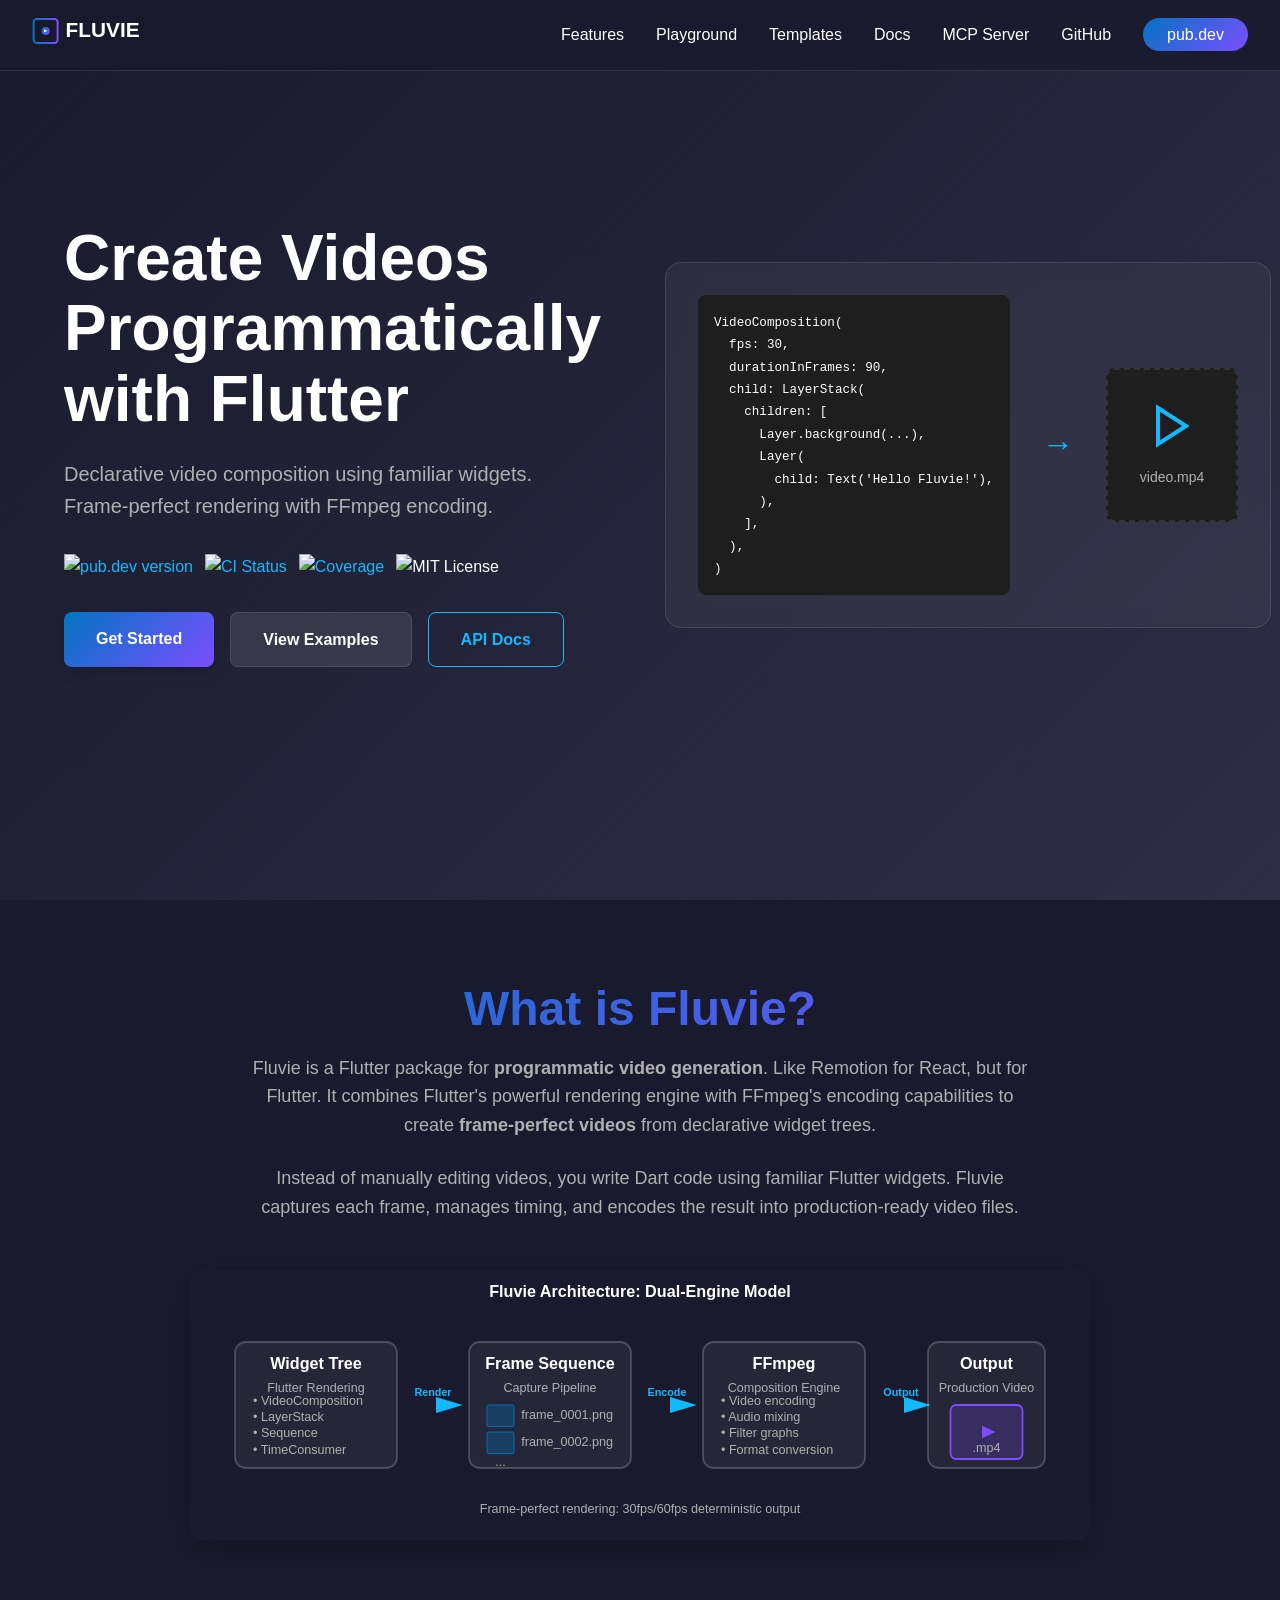
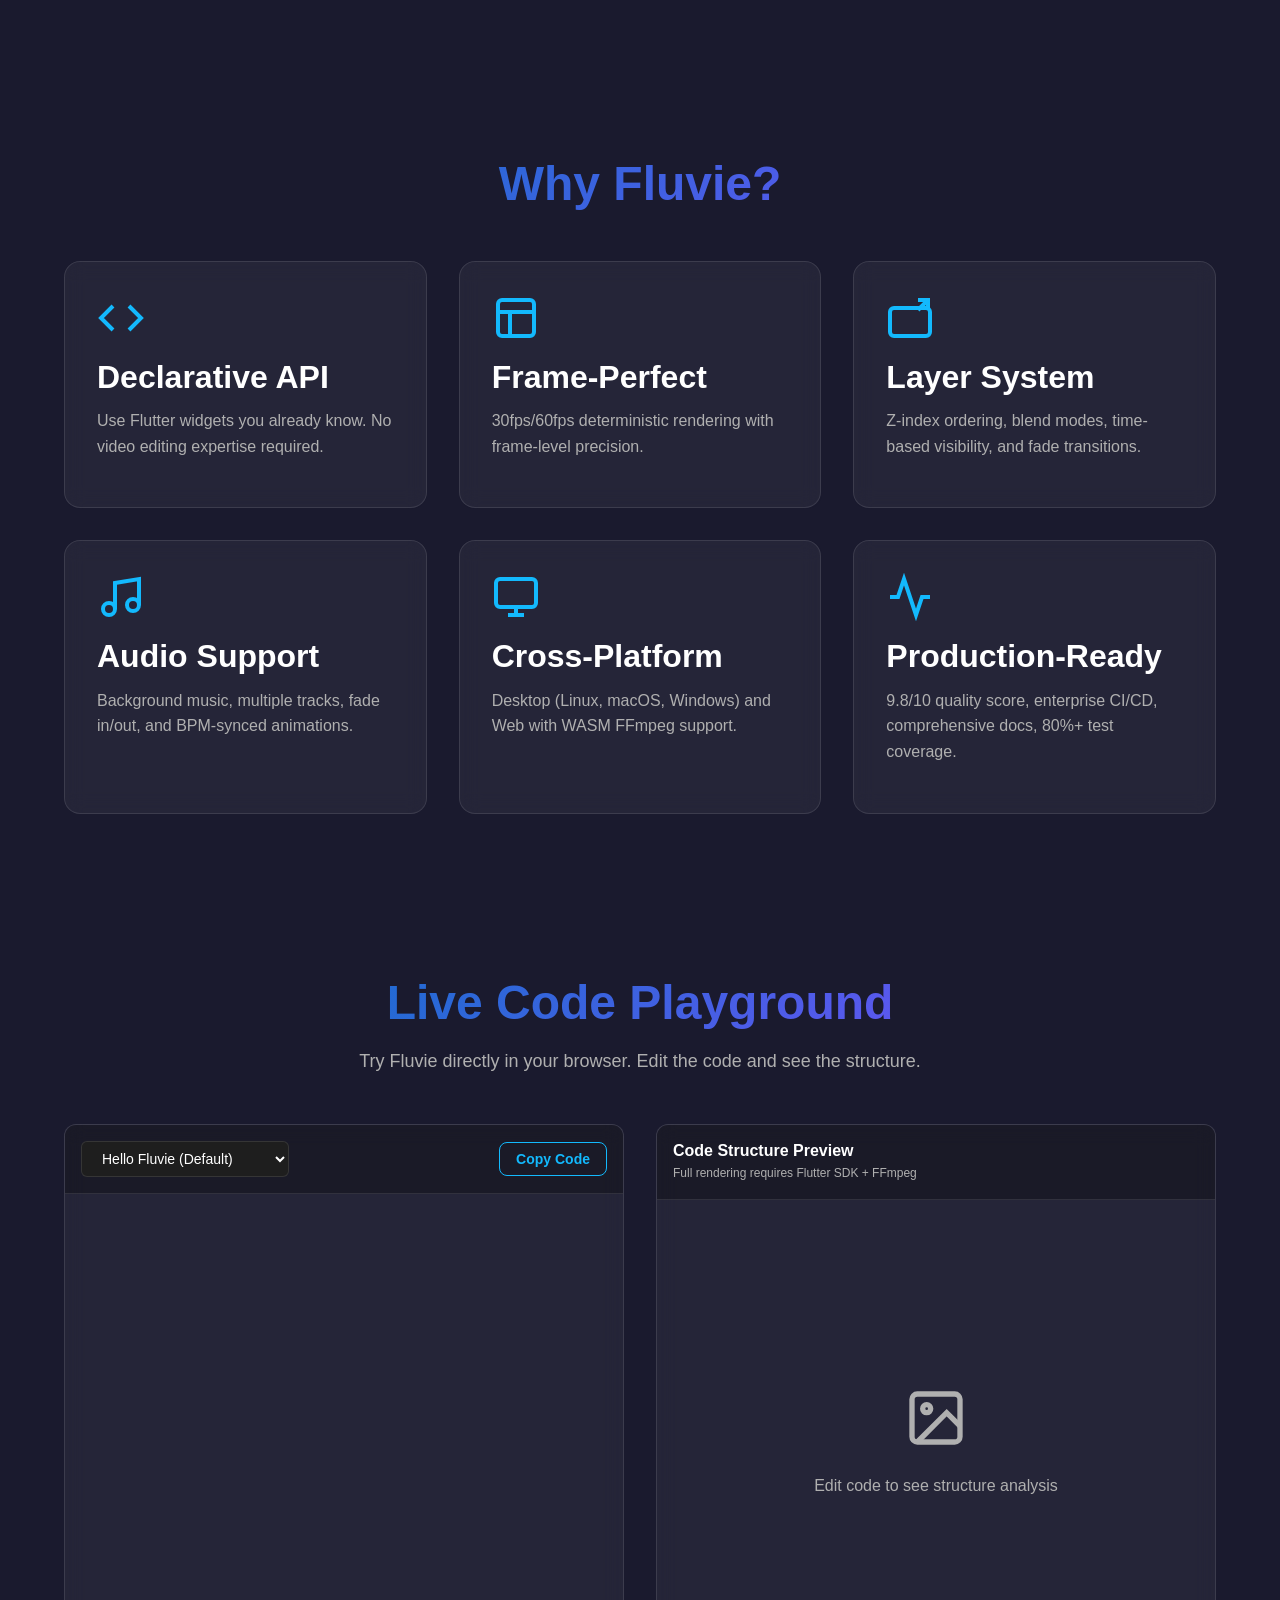
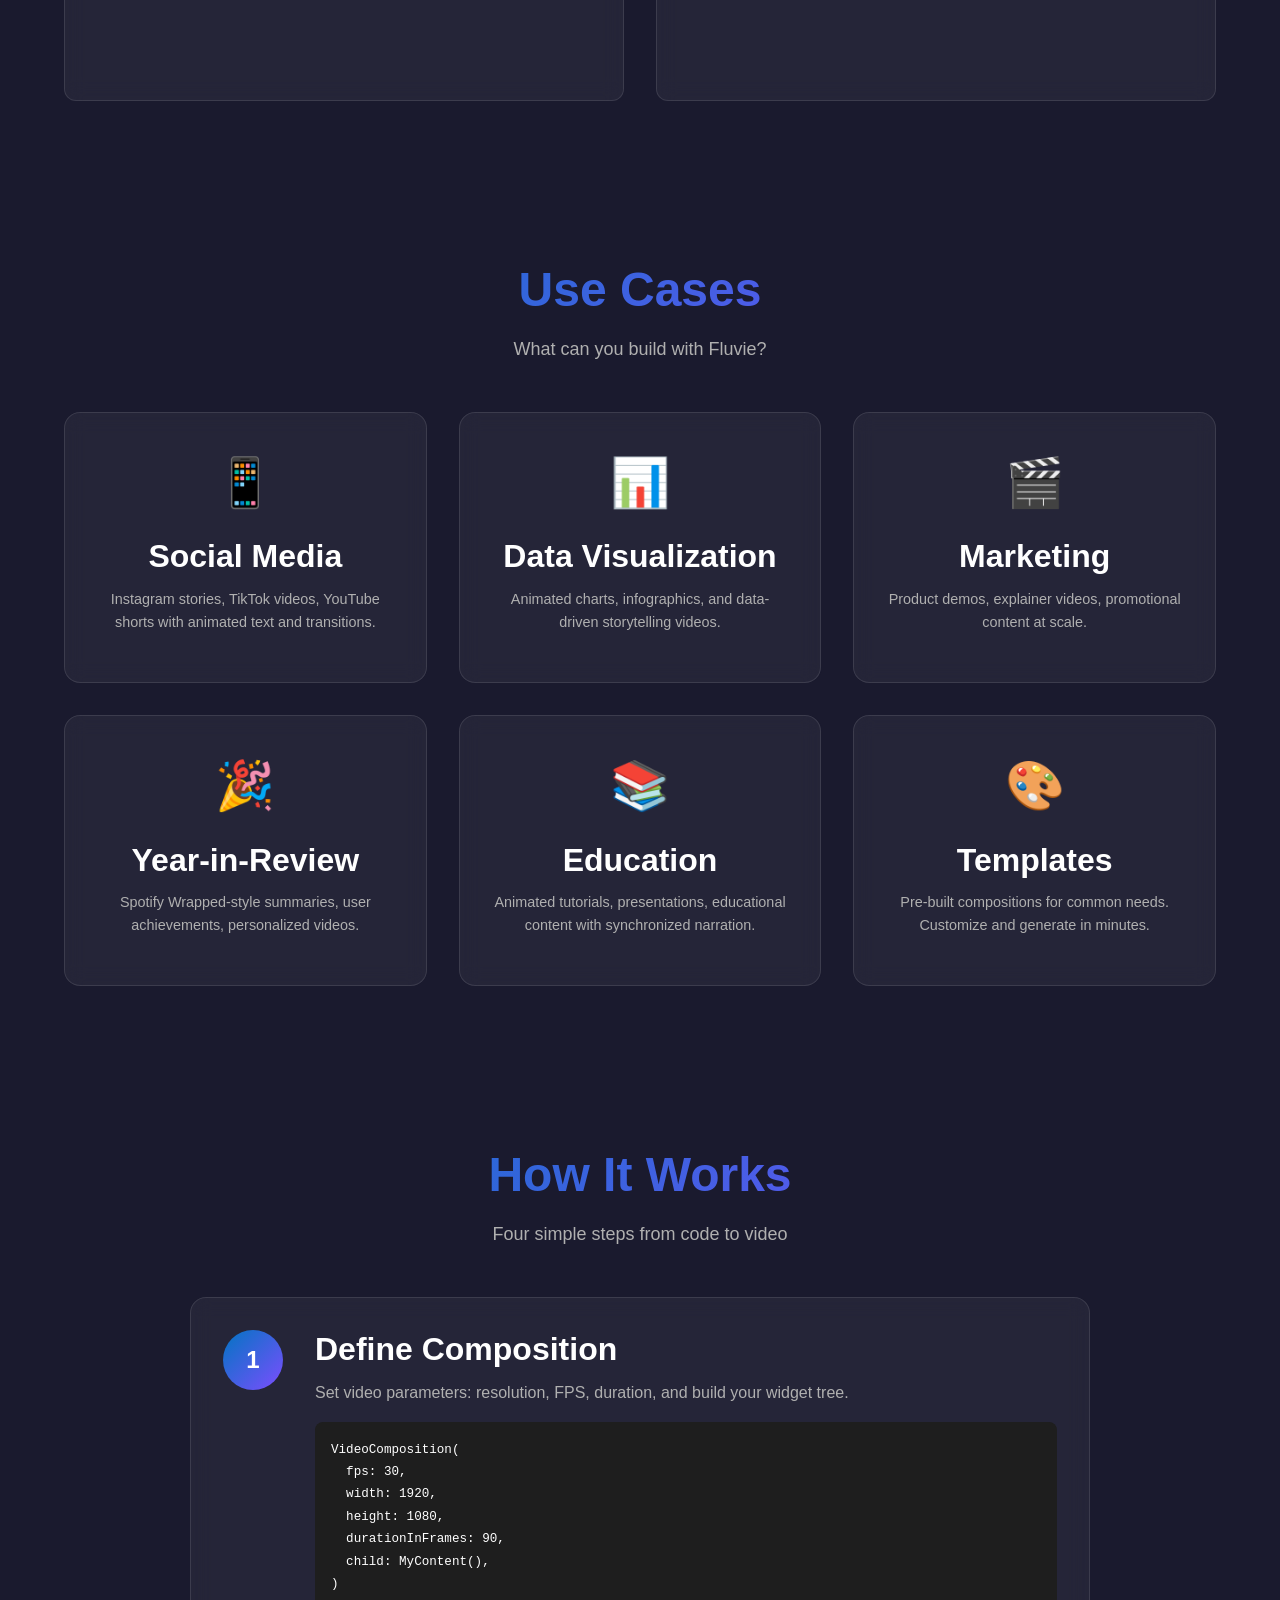
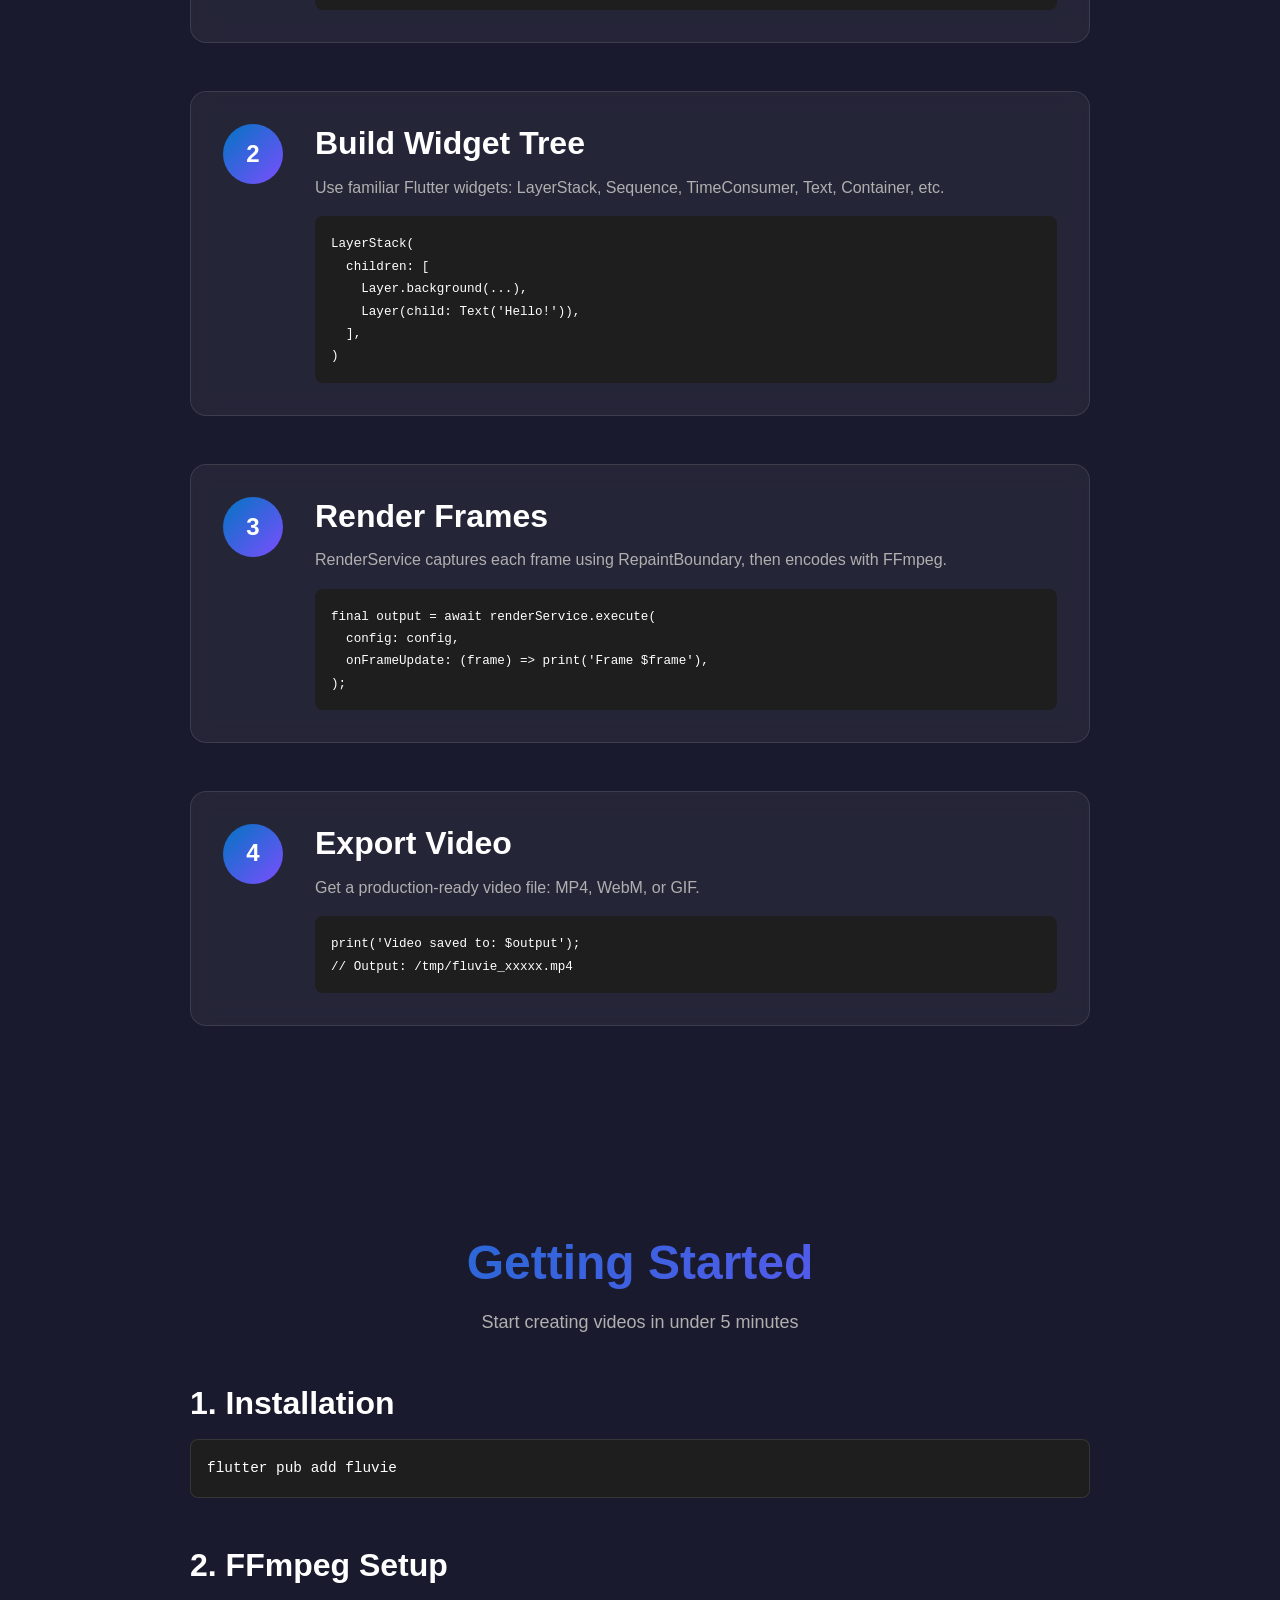
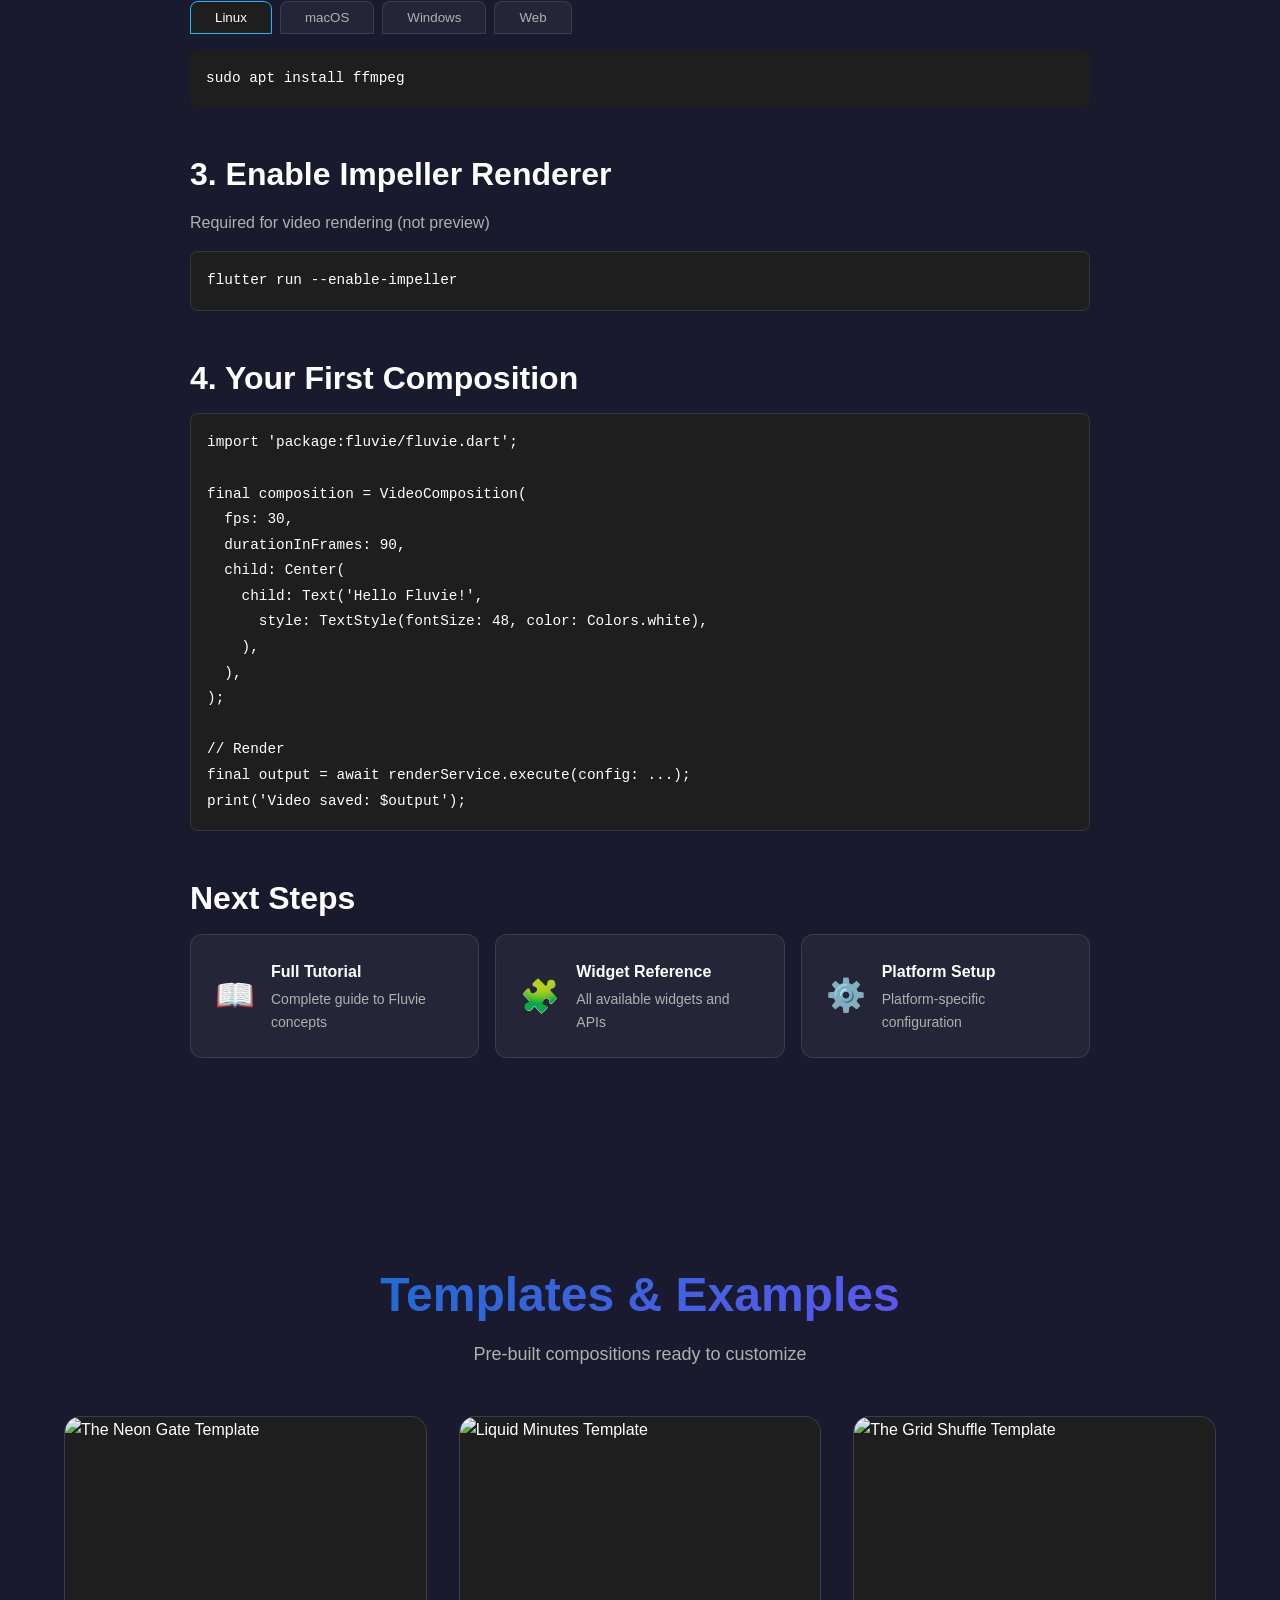
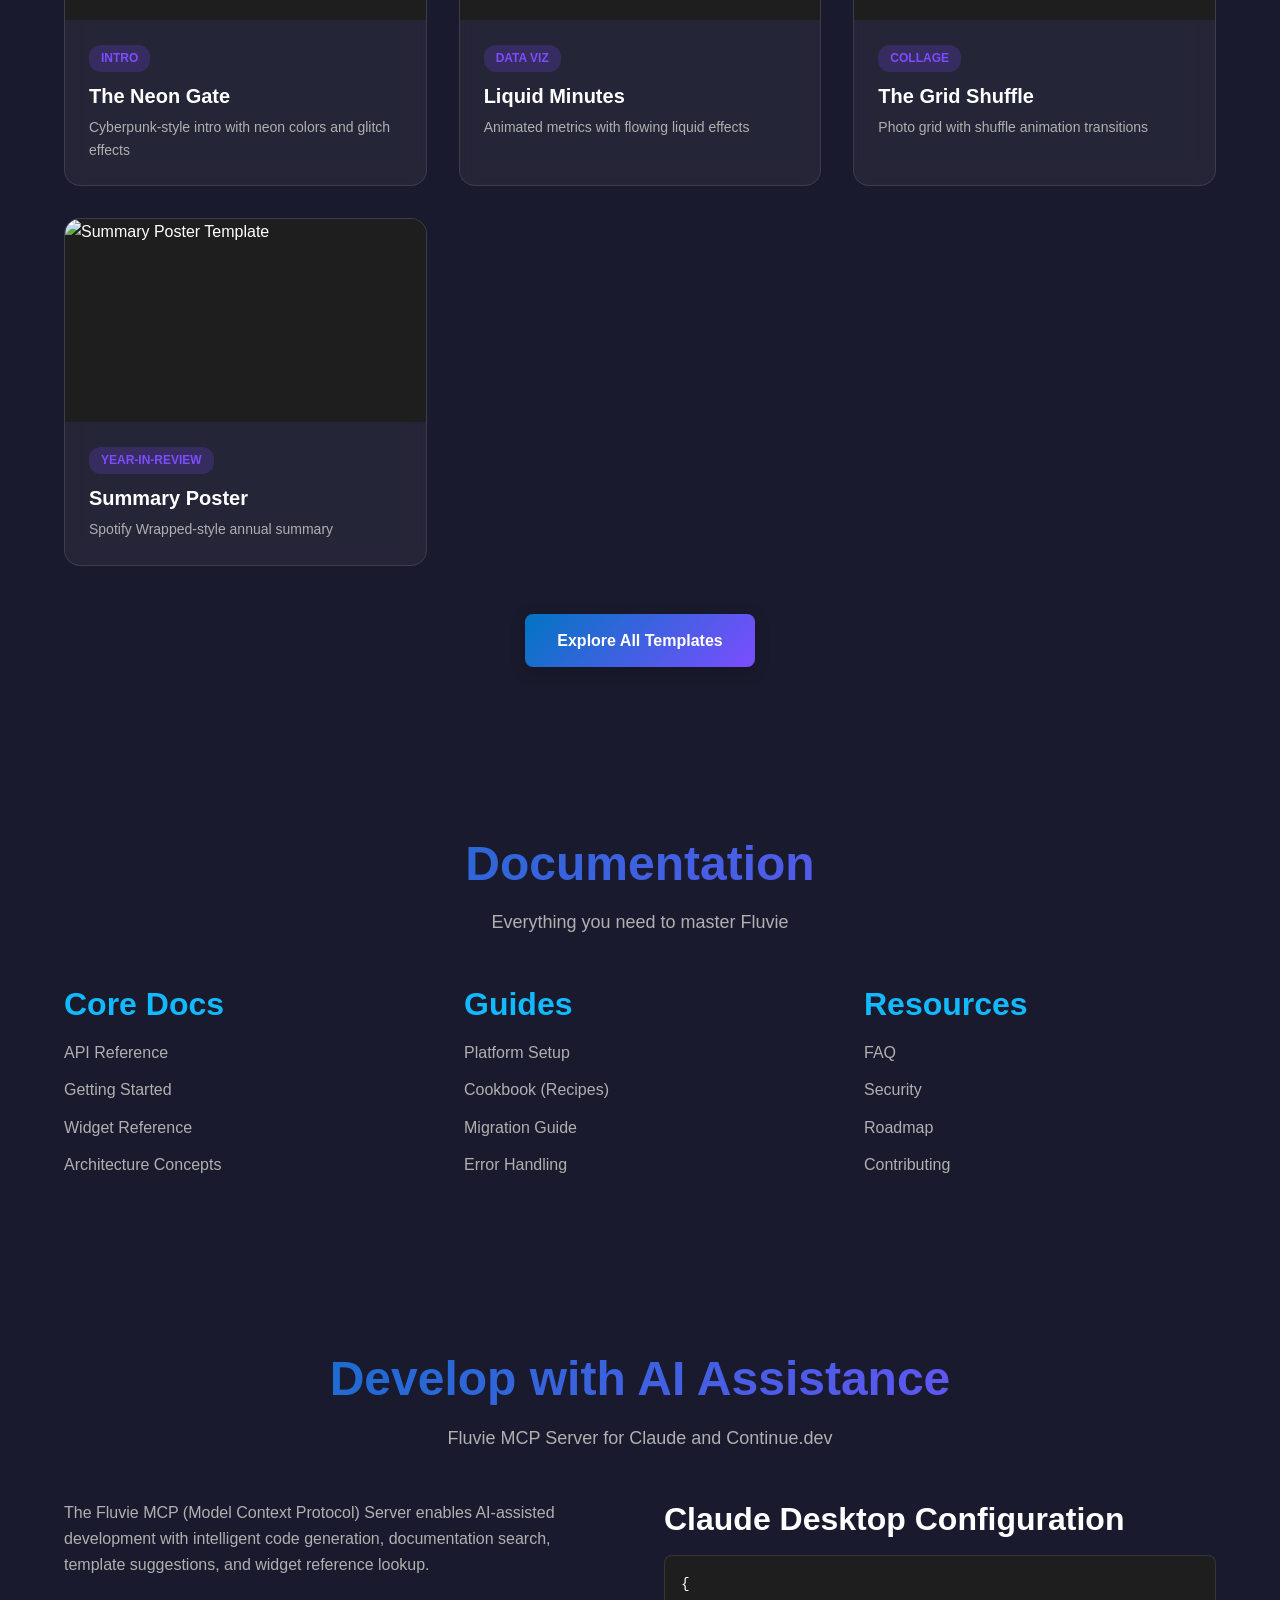
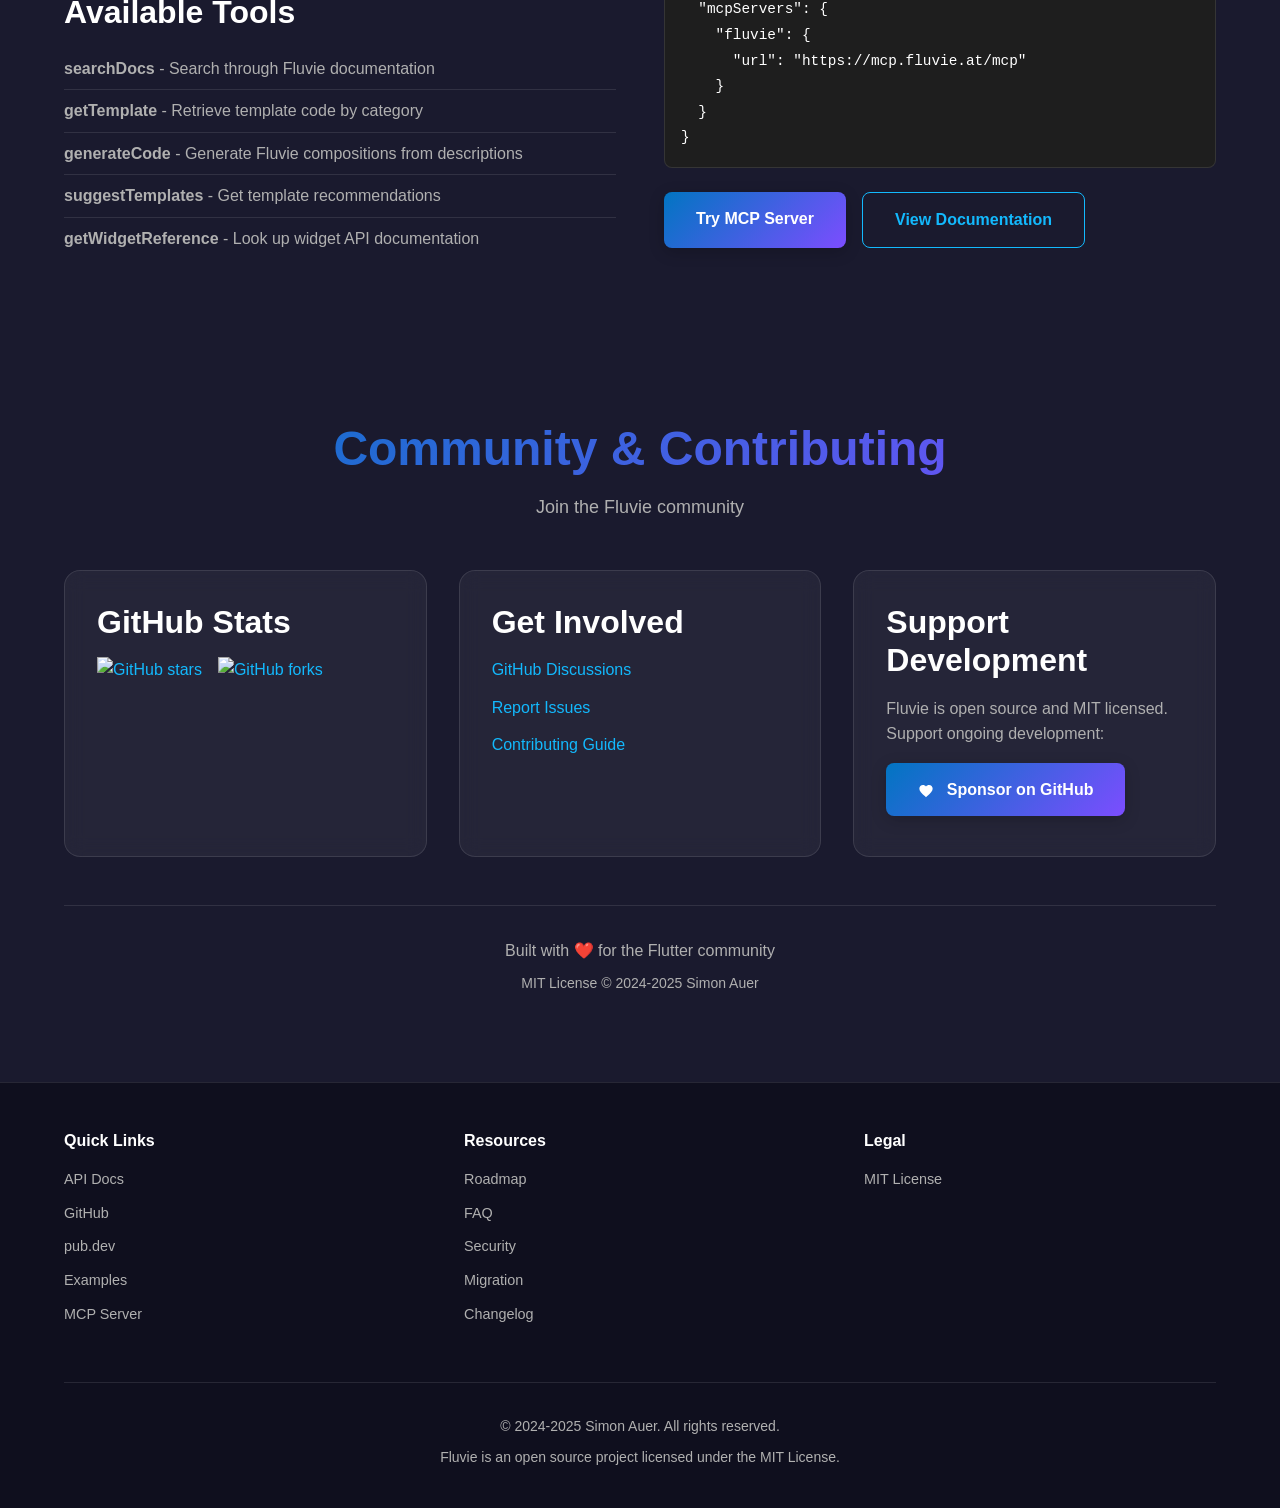
==== index.html @ 4a1375d3 "first commit" ====
<!DOCTYPE html>
<html lang="en">
<head>
  <meta charset="UTF-8">
  <meta name="viewport" content="width=device-width, initial-scale=1.0">

  <!-- Primary Meta Tags -->
  <title>Fluvie - Programmatic Video Generation for Flutter</title>
  <meta name="title" content="Fluvie - Programmatic Video Generation for Flutter">
  <meta name="description" content="Create videos programmatically with Flutter. Declarative video composition using familiar widgets. Frame-perfect rendering with FFmpeg encoding.">
  <meta name="keywords" content="flutter, video, ffmpeg, animation, programmatic video, remotion, video generation, dart, widgets, rendering">
  <meta name="author" content="Simon Auer">

  <!-- Open Graph / Facebook -->
  <meta property="og:type" content="website">
  <meta property="og:url" content="https://fluvie.dev/">
  <meta property="og:title" content="Fluvie - Programmatic Video Generation for Flutter">
  <meta property="og:description" content="Create videos programmatically with Flutter widgets. Frame-perfect rendering with FFmpeg encoding.">
  <meta property="og:image" content="https://fluvie.dev/assets/images/og-image.png">

  <!-- Twitter -->
  <meta property="twitter:card" content="summary_large_image">
  <meta property="twitter:url" content="https://fluvie.dev/">
  <meta property="twitter:title" content="Fluvie - Programmatic Video Generation for Flutter">
  <meta property="twitter:description" content="Create videos programmatically with Flutter widgets. Frame-perfect rendering with FFmpeg encoding.">
  <meta property="twitter:image" content="https://fluvie.dev/assets/images/og-image.png">

  <!-- Favicon -->
  <link rel="icon" type="image/png" sizes="32x32" href="./assets/images/favicon/favicon-32x32.png">
  <link rel="icon" type="image/png" sizes="16x16" href="./assets/images/favicon/favicon-16x16.png">
  <link rel="apple-touch-icon" sizes="180x180" href="./assets/images/favicon/apple-touch-icon.png">

  <!-- Stylesheets -->
  <link rel="stylesheet" href="./assets/css/main.css">
  <link rel="stylesheet" href="./assets/css/animations.css">
  <link rel="stylesheet" href="https://cdn.jsdelivr.net/npm/monaco-editor@0.44.0/min/vs/editor/editor.main.css">

  <!-- Schema.org Structured Data -->
  <script type="application/ld+json">
  {
    "@context": "https://schema.org",
    "@type": "SoftwareApplication",
    "name": "Fluvie",
    "description": "Programmatic video generation for Flutter using declarative widgets and FFmpeg encoding",
    "applicationCategory": "DeveloperApplication",
    "operatingSystem": "Cross-platform (Linux, macOS, Windows, Web)",
    "offers": {
      "@type": "Offer",
      "price": "0",
      "priceCurrency": "USD"
    },
    "aggregateRating": {
      "@type": "AggregateRating",
      "ratingValue": "9.8",
      "ratingCount": "1"
    },
    "creator": {
      "@type": "Person",
      "name": "Simon Auer"
    },
    "url": "https://fluvie.dev",
    "softwareVersion": "0.1.0",
    "datePublished": "2024-11-24",
    "dateModified": "2025-12-29"
  }
  </script>
</head>
<body>
  <!-- Navigation -->
  <header class="header" id="header">
    <nav class="nav container">
      <a href="#home" class="nav__logo">
        <img src="./assets/images/logo.svg" alt="Fluvie Logo" class="nav__logo-img">
      </a>

      <div class="nav__menu" id="nav-menu">
        <ul class="nav__list">
          <li class="nav__item"><a href="#features" class="nav__link">Features</a></li>
          <li class="nav__item"><a href="#playground" class="nav__link">Playground</a></li>
          <li class="nav__item"><a href="#templates" class="nav__link">Templates</a></li>
          <li class="nav__item"><a href="#docs" class="nav__link">Docs</a></li>
          <li class="nav__item"><a href="#mcp-server" class="nav__link">MCP Server</a></li>
          <li class="nav__item"><a href="https://github.com/simonerich/fluvie" class="nav__link" target="_blank" rel="noopener">GitHub</a></li>
          <li class="nav__item"><a href="https://pub.dev/packages/fluvie" class="nav__link nav__link--primary" target="_blank" rel="noopener">pub.dev</a></li>
        </ul>
      </div>

      <div class="nav__toggle" id="nav-toggle">
        <span></span>
        <span></span>
        <span></span>
      </div>
    </nav>
  </header>

  <main class="main">
    <!-- Hero Section -->
    <section class="hero section" id="home">
      <div class="hero__container container">
        <div class="hero__content">
          <h1 class="hero__title">Create Videos Programmatically with Flutter</h1>
          <p class="hero__subtitle">Declarative video composition using familiar widgets. Frame-perfect rendering with FFmpeg encoding.</p>

          <div class="hero__badges">
            <a href="https://pub.dev/packages/fluvie" target="_blank" rel="noopener">
              <img src="https://img.shields.io/pub/v/fluvie.svg" alt="pub.dev version">
            </a>
            <a href="https://github.com/simonerich/fluvie/actions" target="_blank" rel="noopener">
              <img src="https://github.com/simonerich/fluvie/workflows/CI/badge.svg" alt="CI Status">
            </a>
            <a href="https://codecov.io/gh/simonerich/fluvie" target="_blank" rel="noopener">
              <img src="https://codecov.io/gh/simonerich/fluvie/branch/main/graph/badge.svg" alt="Coverage">
            </a>
            <img src="https://img.shields.io/badge/license-MIT-blue.svg" alt="MIT License">
          </div>

          <div class="hero__buttons">
            <a href="https://pub.dev/packages/fluvie" class="button button--primary" target="_blank" rel="noopener">Get Started</a>
            <a href="https://github.com/simonerich/fluvie/tree/main/example/lib/gallery" class="button button--secondary" target="_blank" rel="noopener">View Examples</a>
            <a href="https://simonerich.github.io/fluvie/" class="button button--ghost" target="_blank" rel="noopener">API Docs</a>
          </div>
        </div>

        <div class="hero__visual">
          <div class="code-to-video">
            <div class="code-snippet">
              <pre><code>VideoComposition(
  fps: 30,
  durationInFrames: 90,
  child: LayerStack(
    children: [
      Layer.background(...),
      Layer(
        child: Text('Hello Fluvie!'),
      ),
    ],
  ),
)</code></pre>
            </div>
            <div class="arrow">→</div>
            <div class="video-output">
              <div class="video-placeholder">
                <svg viewBox="0 0 24 24" fill="none" stroke="currentColor" stroke-width="2">
                  <polygon points="5 3 19 12 5 21 5 3"></polygon>
                </svg>
                <p>video.mp4</p>
              </div>
            </div>
          </div>
        </div>
      </div>
    </section>

    <!-- What is Fluvie -->
    <section class="about section" id="about">
      <div class="about__container container">
        <h2 class="section__title">What is Fluvie?</h2>
        <div class="about__content">
          <p class="about__text">
            Fluvie is a Flutter package for <strong>programmatic video generation</strong>. Like Remotion for React, but for Flutter.
            It combines Flutter's powerful rendering engine with FFmpeg's encoding capabilities to create <strong>frame-perfect videos</strong>
            from declarative widget trees.
          </p>
          <p class="about__text">
            Instead of manually editing videos, you write Dart code using familiar Flutter widgets. Fluvie captures each frame,
            manages timing, and encodes the result into production-ready video files.
          </p>

          <div class="architecture-diagram">
            <img src="./assets/images/architecture.svg" alt="Fluvie Architecture: Widget Tree → Frame Sequence → FFmpeg → MP4" class="architecture__img">
          </div>
        </div>
      </div>
    </section>

    <!-- Why Fluvie (Features Grid) -->
    <section class="features section" id="features">
      <div class="features__container container">
        <h2 class="section__title">Why Fluvie?</h2>

        <div class="features__grid">
          <article class="feature-card">
            <div class="feature-card__icon">
              <svg viewBox="0 0 24 24" fill="none" stroke="currentColor" stroke-width="2">
                <polyline points="16 18 22 12 16 6"></polyline>
                <polyline points="8 6 2 12 8 18"></polyline>
              </svg>
            </div>
            <h3 class="feature-card__title">Declarative API</h3>
            <p class="feature-card__description">Use Flutter widgets you already know. No video editing expertise required.</p>
          </article>

          <article class="feature-card">
            <div class="feature-card__icon">
              <svg viewBox="0 0 24 24" fill="none" stroke="currentColor" stroke-width="2">
                <rect x="3" y="3" width="18" height="18" rx="2" ry="2"></rect>
                <line x1="3" y1="9" x2="21" y2="9"></line>
                <line x1="9" y1="21" x2="9" y2="9"></line>
              </svg>
            </div>
            <h3 class="feature-card__title">Frame-Perfect</h3>
            <p class="feature-card__description">30fps/60fps deterministic rendering with frame-level precision.</p>
          </article>

          <article class="feature-card">
            <div class="feature-card__icon">
              <svg viewBox="0 0 24 24" fill="none" stroke="currentColor" stroke-width="2">
                <rect x="2" y="7" width="20" height="14" rx="2" ry="2"></rect>
                <path d="M16 3h5v5"></path>
                <line x1="21" y1="3" x2="16" y2="8"></line>
              </svg>
            </div>
            <h3 class="feature-card__title">Layer System</h3>
            <p class="feature-card__description">Z-index ordering, blend modes, time-based visibility, and fade transitions.</p>
          </article>

          <article class="feature-card">
            <div class="feature-card__icon">
              <svg viewBox="0 0 24 24" fill="none" stroke="currentColor" stroke-width="2">
                <path d="M9 18V5l12-2v13"></path>
                <circle cx="6" cy="18" r="3"></circle>
                <circle cx="18" cy="16" r="3"></circle>
              </svg>
            </div>
            <h3 class="feature-card__title">Audio Support</h3>
            <p class="feature-card__description">Background music, multiple tracks, fade in/out, and BPM-synced animations.</p>
          </article>

          <article class="feature-card">
            <div class="feature-card__icon">
              <svg viewBox="0 0 24 24" fill="none" stroke="currentColor" stroke-width="2">
                <rect x="2" y="3" width="20" height="14" rx="2" ry="2"></rect>
                <line x1="8" y1="21" x2="16" y2="21"></line>
                <line x1="12" y1="17" x2="12" y2="21"></line>
              </svg>
            </div>
            <h3 class="feature-card__title">Cross-Platform</h3>
            <p class="feature-card__description">Desktop (Linux, macOS, Windows) and Web with WASM FFmpeg support.</p>
          </article>

          <article class="feature-card">
            <div class="feature-card__icon">
              <svg viewBox="0 0 24 24" fill="none" stroke="currentColor" stroke-width="2">
                <polyline points="22 12 18 12 15 21 9 3 6 12 2 12"></polyline>
              </svg>
            </div>
            <h3 class="feature-card__title">Production-Ready</h3>
            <p class="feature-card__description">9.8/10 quality score, enterprise CI/CD, comprehensive docs, 80%+ test coverage.</p>
          </article>
        </div>
      </div>
    </section>

    <!-- Live Code Playground -->
    <section class="playground section" id="playground">
      <div class="playground__container container">
        <h2 class="section__title">Live Code Playground</h2>
        <p class="section__subtitle">Try Fluvie directly in your browser. Edit the code and see the structure.</p>

        <div class="playground__content">
          <div class="playground__editor-wrapper">
            <div class="playground__toolbar">
              <select id="example-selector" class="playground__select">
                <option value="hello-fluvie">Hello Fluvie (Default)</option>
                <option value="crossfade">Crossfade Transition</option>
                <option value="template">Template Usage</option>
                <option value="audio-sync">Audio-Synced Animation</option>
              </select>
              <button id="copy-code" class="button button--small button--ghost">Copy Code</button>
            </div>
            <div id="code-editor" class="playground__editor"></div>
          </div>

          <div class="playground__preview">
            <div class="preview-header">
              <h4>Code Structure Preview</h4>
              <p class="preview-note">Full rendering requires Flutter SDK + FFmpeg</p>
            </div>
            <div id="preview-output" class="preview-content">
              <div class="preview-placeholder">
                <svg viewBox="0 0 24 24" fill="none" stroke="currentColor" stroke-width="2">
                  <rect x="3" y="3" width="18" height="18" rx="2" ry="2"></rect>
                  <circle cx="8.5" cy="8.5" r="1.5"></circle>
                  <polyline points="21 15 16 10 5 21"></polyline>
                </svg>
                <p>Edit code to see structure analysis</p>
              </div>
            </div>
          </div>
        </div>
      </div>
    </section>

    <!-- Use Cases -->
    <section class="use-cases section" id="use-cases">
      <div class="use-cases__container container">
        <h2 class="section__title">Use Cases</h2>
        <p class="section__subtitle">What can you build with Fluvie?</p>

        <div class="use-cases__grid">
          <article class="use-case-card">
            <div class="use-case-card__icon">📱</div>
            <h3 class="use-case-card__title">Social Media</h3>
            <p class="use-case-card__description">Instagram stories, TikTok videos, YouTube shorts with animated text and transitions.</p>
          </article>

          <article class="use-case-card">
            <div class="use-case-card__icon">📊</div>
            <h3 class="use-case-card__title">Data Visualization</h3>
            <p class="use-case-card__description">Animated charts, infographics, and data-driven storytelling videos.</p>
          </article>

          <article class="use-case-card">
            <div class="use-case-card__icon">🎬</div>
            <h3 class="use-case-card__title">Marketing</h3>
            <p class="use-case-card__description">Product demos, explainer videos, promotional content at scale.</p>
          </article>

          <article class="use-case-card">
            <div class="use-case-card__icon">🎉</div>
            <h3 class="use-case-card__title">Year-in-Review</h3>
            <p class="use-case-card__description">Spotify Wrapped-style summaries, user achievements, personalized videos.</p>
          </article>

          <article class="use-case-card">
            <div class="use-case-card__icon">📚</div>
            <h3 class="use-case-card__title">Education</h3>
            <p class="use-case-card__description">Animated tutorials, presentations, educational content with synchronized narration.</p>
          </article>

          <article class="use-case-card">
            <div class="use-case-card__icon">🎨</div>
            <h3 class="use-case-card__title">Templates</h3>
            <p class="use-case-card__description">Pre-built compositions for common needs. Customize and generate in minutes.</p>
          </article>
        </div>
      </div>
    </section>

    <!-- How It Works -->
    <section class="how-it-works section" id="how-it-works">
      <div class="how-it-works__container container">
        <h2 class="section__title">How It Works</h2>
        <p class="section__subtitle">Four simple steps from code to video</p>

        <div class="steps">
          <article class="step">
            <div class="step__number">1</div>
            <div class="step__content">
              <h3 class="step__title">Define Composition</h3>
              <p class="step__description">Set video parameters: resolution, FPS, duration, and build your widget tree.</p>
              <pre class="step__code"><code>VideoComposition(
  fps: 30,
  width: 1920,
  height: 1080,
  durationInFrames: 90,
  child: MyContent(),
)</code></pre>
            </div>
          </article>

          <article class="step">
            <div class="step__number">2</div>
            <div class="step__content">
              <h3 class="step__title">Build Widget Tree</h3>
              <p class="step__description">Use familiar Flutter widgets: LayerStack, Sequence, TimeConsumer, Text, Container, etc.</p>
              <pre class="step__code"><code>LayerStack(
  children: [
    Layer.background(...),
    Layer(child: Text('Hello!')),
  ],
)</code></pre>
            </div>
          </article>

          <article class="step">
            <div class="step__number">3</div>
            <div class="step__content">
              <h3 class="step__title">Render Frames</h3>
              <p class="step__description">RenderService captures each frame using RepaintBoundary, then encodes with FFmpeg.</p>
              <pre class="step__code"><code>final output = await renderService.execute(
  config: config,
  onFrameUpdate: (frame) => print('Frame $frame'),
);</code></pre>
            </div>
          </article>

          <article class="step">
            <div class="step__number">4</div>
            <div class="step__content">
              <h3 class="step__title">Export Video</h3>
              <p class="step__description">Get a production-ready video file: MP4, WebM, or GIF.</p>
              <pre class="step__code"><code>print('Video saved to: $output');
// Output: /tmp/fluvie_xxxxx.mp4</code></pre>
            </div>
          </article>
        </div>
      </div>
    </section>

    <!-- Getting Started -->
    <section class="getting-started section" id="getting-started">
      <div class="getting-started__container container">
        <h2 class="section__title">Getting Started</h2>
        <p class="section__subtitle">Start creating videos in under 5 minutes</p>

        <div class="getting-started__content">
          <div class="installation">
            <h3>1. Installation</h3>
            <pre class="code-block"><code>flutter pub add fluvie</code></pre>
          </div>

          <div class="ffmpeg-setup">
            <h3>2. FFmpeg Setup</h3>
            <div class="platform-tabs">
              <button class="tab active" data-platform="linux">Linux</button>
              <button class="tab" data-platform="macos">macOS</button>
              <button class="tab" data-platform="windows">Windows</button>
              <button class="tab" data-platform="web">Web</button>
            </div>
            <div class="platform-content">
              <pre class="platform-code active" data-platform="linux"><code>sudo apt install ffmpeg</code></pre>
              <pre class="platform-code" data-platform="macos"><code>brew install ffmpeg</code></pre>
              <pre class="platform-code" data-platform="windows"><code>choco install ffmpeg
# Or download from https://ffmpeg.org/download.html</code></pre>
              <pre class="platform-code" data-platform="web"><code># FFmpeg.wasm used automatically
# Ensure proper CORS headers</code></pre>
            </div>
          </div>

          <div class="impeller-requirement">
            <h3>3. Enable Impeller Renderer</h3>
            <p>Required for video rendering (not preview)</p>
            <pre class="code-block"><code>flutter run --enable-impeller</code></pre>
          </div>

          <div class="first-composition">
            <h3>4. Your First Composition</h3>
            <pre class="code-block"><code>import 'package:fluvie/fluvie.dart';

final composition = VideoComposition(
  fps: 30,
  durationInFrames: 90,
  child: Center(
    child: Text('Hello Fluvie!',
      style: TextStyle(fontSize: 48, color: Colors.white),
    ),
  ),
);

// Render
final output = await renderService.execute(config: ...);
print('Video saved: $output');</code></pre>
          </div>

          <div class="next-steps">
            <h3>Next Steps</h3>
            <div class="next-steps__links">
              <a href="https://github.com/simonerich/fluvie/blob/main/doc/getting_started.md" class="next-step-link" target="_blank" rel="noopener">
                <span>📖</span>
                <div>
                  <strong>Full Tutorial</strong>
                  <p>Complete guide to Fluvie concepts</p>
                </div>
              </a>
              <a href="https://github.com/simonerich/fluvie/blob/main/doc/widgets.md" class="next-step-link" target="_blank" rel="noopener">
                <span>🧩</span>
                <div>
                  <strong>Widget Reference</strong>
                  <p>All available widgets and APIs</p>
                </div>
              </a>
              <a href="https://github.com/simonerich/fluvie/tree/main/doc/platform_setup" class="next-step-link" target="_blank" rel="noopener">
                <span>⚙️</span>
                <div>
                  <strong>Platform Setup</strong>
                  <p>Platform-specific configuration</p>
                </div>
              </a>
            </div>
          </div>
        </div>
      </div>
    </section>

    <!-- Templates & Examples -->
    <section class="templates section" id="templates">
      <div class="templates__container container">
        <h2 class="section__title">Templates & Examples</h2>
        <p class="section__subtitle">Pre-built compositions ready to customize</p>

        <div class="templates__gallery">
          <article class="template-card">
            <div class="template-card__preview">
              <img src="./assets/images/templates/neon-gate.jpg" alt="The Neon Gate Template" loading="lazy">
            </div>
            <div class="template-card__info">
              <span class="template-card__category">Intro</span>
              <h3 class="template-card__title">The Neon Gate</h3>
              <p class="template-card__description">Cyberpunk-style intro with neon colors and glitch effects</p>
            </div>
          </article>

          <article class="template-card">
            <div class="template-card__preview">
              <img src="./assets/images/templates/liquid-minutes.jpg" alt="Liquid Minutes Template" loading="lazy">
            </div>
            <div class="template-card__info">
              <span class="template-card__category">Data Viz</span>
              <h3 class="template-card__title">Liquid Minutes</h3>
              <p class="template-card__description">Animated metrics with flowing liquid effects</p>
            </div>
          </article>

          <article class="template-card">
            <div class="template-card__preview">
              <img src="./assets/images/templates/grid-shuffle.jpg" alt="The Grid Shuffle Template" loading="lazy">
            </div>
            <div class="template-card__info">
              <span class="template-card__category">Collage</span>
              <h3 class="template-card__title">The Grid Shuffle</h3>
              <p class="template-card__description">Photo grid with shuffle animation transitions</p>
            </div>
          </article>

          <article class="template-card">
            <div class="template-card__preview">
              <img src="./assets/images/templates/summary-poster.jpg" alt="Summary Poster Template" loading="lazy">
            </div>
            <div class="template-card__info">
              <span class="template-card__category">Year-in-Review</span>
              <h3 class="template-card__title">Summary Poster</h3>
              <p class="template-card__description">Spotify Wrapped-style annual summary</p>
            </div>
          </article>
        </div>

        <div class="templates__cta">
          <a href="https://github.com/simonerich/fluvie/tree/main/example/lib/gallery" class="button button--primary" target="_blank" rel="noopener">Explore All Templates</a>
        </div>
      </div>
    </section>

    <!-- Documentation Hub -->
    <section class="documentation section" id="docs">
      <div class="documentation__container container">
        <h2 class="section__title">Documentation</h2>
        <p class="section__subtitle">Everything you need to master Fluvie</p>

        <div class="docs-grid">
          <div class="docs-category">
            <h3 class="docs-category__title">Core Docs</h3>
            <ul class="docs-links">
              <li><a href="https://simonerich.github.io/fluvie/" target="_blank" rel="noopener">API Reference</a></li>
              <li><a href="https://github.com/simonerich/fluvie/blob/main/doc/getting_started.md" target="_blank" rel="noopener">Getting Started</a></li>
              <li><a href="https://github.com/simonerich/fluvie/blob/main/doc/widgets.md" target="_blank" rel="noopener">Widget Reference</a></li>
              <li><a href="https://github.com/simonerich/fluvie/blob/main/doc/concept.md" target="_blank" rel="noopener">Architecture Concepts</a></li>
            </ul>
          </div>

          <div class="docs-category">
            <h3 class="docs-category__title">Guides</h3>
            <ul class="docs-links">
              <li><a href="https://github.com/simonerich/fluvie/tree/main/doc/platform_setup" target="_blank" rel="noopener">Platform Setup</a></li>
              <li><a href="https://github.com/simonerich/fluvie/tree/main/doc/cookbook" target="_blank" rel="noopener">Cookbook (Recipes)</a></li>
              <li><a href="https://github.com/simonerich/fluvie/blob/main/doc/migration_guide.md" target="_blank" rel="noopener">Migration Guide</a></li>
              <li><a href="https://github.com/simonerich/fluvie/blob/main/doc/advanced/error-handling.md" target="_blank" rel="noopener">Error Handling</a></li>
            </ul>
          </div>

          <div class="docs-category">
            <h3 class="docs-category__title">Resources</h3>
            <ul class="docs-links">
              <li><a href="https://github.com/simonerich/fluvie/blob/main/doc/FAQ.md" target="_blank" rel="noopener">FAQ</a></li>
              <li><a href="https://github.com/simonerich/fluvie/blob/main/SECURITY.md" target="_blank" rel="noopener">Security</a></li>
              <li><a href="https://github.com/simonerich/fluvie/blob/main/doc/roadmap.md" target="_blank" rel="noopener">Roadmap</a></li>
              <li><a href="https://github.com/simonerich/fluvie/blob/main/CONTRIBUTING.md" target="_blank" rel="noopener">Contributing</a></li>
            </ul>
          </div>
        </div>
      </div>
    </section>

    <!-- MCP Server -->
    <section class="mcp-server section" id="mcp-server">
      <div class="mcp-server__container container">
        <h2 class="section__title">Develop with AI Assistance</h2>
        <p class="section__subtitle">Fluvie MCP Server for Claude and Continue.dev</p>

        <div class="mcp-content">
          <div class="mcp-description">
            <p>The Fluvie MCP (Model Context Protocol) Server enables AI-assisted development with intelligent code generation, documentation search, template suggestions, and widget reference lookup.</p>

            <h3>Available Tools</h3>
            <ul class="mcp-tools">
              <li><strong>searchDocs</strong> - Search through Fluvie documentation</li>
              <li><strong>getTemplate</strong> - Retrieve template code by category</li>
              <li><strong>generateCode</strong> - Generate Fluvie compositions from descriptions</li>
              <li><strong>suggestTemplates</strong> - Get template recommendations</li>
              <li><strong>getWidgetReference</strong> - Look up widget API documentation</li>
            </ul>
          </div>

          <div class="mcp-setup">
            <h3>Claude Desktop Configuration</h3>
            <pre class="code-block"><code>{
  "mcpServers": {
    "fluvie": {
      "url": "https://mcp.fluvie.at/mcp"
    }
  }
}</code></pre>

            <div class="mcp-cta">
              <a href="https://mcp.fluvie.at" class="button button--primary" target="_blank" rel="noopener">Try MCP Server</a>
              <a href="https://github.com/simonerich/fluvie/tree/main/mcp-server" class="button button--ghost" target="_blank" rel="noopener">View Documentation</a>
            </div>
          </div>
        </div>
      </div>
    </section>

    <!-- Community & Contributing -->
    <section class="community section" id="community">
      <div class="community__container container">
        <h2 class="section__title">Community & Contributing</h2>
        <p class="section__subtitle">Join the Fluvie community</p>

        <div class="community-grid">
          <article class="community-card">
            <h3>GitHub Stats</h3>
            <div class="github-stats">
              <a href="https://github.com/simonerich/fluvie" target="_blank" rel="noopener">
                <img src="https://img.shields.io/github/stars/simonerich/fluvie?style=social" alt="GitHub stars">
              </a>
              <a href="https://github.com/simonerich/fluvie/fork" target="_blank" rel="noopener">
                <img src="https://img.shields.io/github/forks/simonerich/fluvie?style=social" alt="GitHub forks">
              </a>
            </div>
          </article>

          <article class="community-card">
            <h3>Get Involved</h3>
            <ul class="community-links">
              <li><a href="https://github.com/simonerich/fluvie/discussions" target="_blank" rel="noopener">GitHub Discussions</a></li>
              <li><a href="https://github.com/simonerich/fluvie/issues" target="_blank" rel="noopener">Report Issues</a></li>
              <li><a href="https://github.com/simonerich/fluvie/blob/main/CONTRIBUTING.md" target="_blank" rel="noopener">Contributing Guide</a></li>
            </ul>
          </article>

          <article class="community-card">
            <h3>Support Development</h3>
            <p>Fluvie is open source and MIT licensed. Support ongoing development:</p>
            <a href="https://github.com/sponsors/simonerich" class="button button--primary" target="_blank" rel="noopener">
              <svg viewBox="0 0 24 24" fill="currentColor" width="16" height="16">
                <path d="M12 21.35l-1.45-1.32C5.4 15.36 2 12.28 2 8.5 2 5.42 4.42 3 7.5 3c1.74 0 3.41.81 4.5 2.09C13.09 3.81 14.76 3 16.5 3 19.58 3 22 5.42 22 8.5c0 3.78-3.4 6.86-8.55 11.54L12 21.35z"/>
              </svg>
              Sponsor on GitHub
            </a>
          </article>
        </div>

        <div class="community-footer">
          <p>Built with ❤️ for the Flutter community</p>
          <p class="license">MIT License © 2024-2025 Simon Auer</p>
        </div>
      </div>
    </section>
  </main>

  <!-- Footer -->
  <footer class="footer">
    <div class="footer__container container">
      <div class="footer__content">
        <div class="footer__section">
          <h4 class="footer__title">Quick Links</h4>
          <ul class="footer__links">
            <li><a href="https://simonerich.github.io/fluvie/" target="_blank" rel="noopener">API Docs</a></li>
            <li><a href="https://github.com/simonerich/fluvie" target="_blank" rel="noopener">GitHub</a></li>
            <li><a href="https://pub.dev/packages/fluvie" target="_blank" rel="noopener">pub.dev</a></li>
            <li><a href="https://github.com/simonerich/fluvie/tree/main/example/lib/gallery" target="_blank" rel="noopener">Examples</a></li>
            <li><a href="https://mcp.fluvie.at" target="_blank" rel="noopener">MCP Server</a></li>
          </ul>
        </div>

        <div class="footer__section">
          <h4 class="footer__title">Resources</h4>
          <ul class="footer__links">
            <li><a href="https://github.com/simonerich/fluvie/blob/main/doc/roadmap.md" target="_blank" rel="noopener">Roadmap</a></li>
            <li><a href="https://github.com/simonerich/fluvie/blob/main/doc/FAQ.md" target="_blank" rel="noopener">FAQ</a></li>
            <li><a href="https://github.com/simonerich/fluvie/blob/main/SECURITY.md" target="_blank" rel="noopener">Security</a></li>
            <li><a href="https://github.com/simonerich/fluvie/blob/main/doc/migration_guide.md" target="_blank" rel="noopener">Migration</a></li>
            <li><a href="https://github.com/simonerich/fluvie/blob/main/CHANGELOG.md" target="_blank" rel="noopener">Changelog</a></li>
          </ul>
        </div>

        <div class="footer__section">
          <h4 class="footer__title">Legal</h4>
          <ul class="footer__links">
            <li><a href="https://github.com/simonerich/fluvie/blob/main/LICENSE" target="_blank" rel="noopener">MIT License</a></li>
          </ul>
        </div>
      </div>

      <div class="footer__bottom">
        <p>&copy; 2024-2025 Simon Auer. All rights reserved.</p>
        <p>Fluvie is an open source project licensed under the MIT License.</p>
      </div>
    </div>
  </footer>

  <!-- Scripts -->
  <script src="https://cdn.jsdelivr.net/npm/monaco-editor@0.44.0/min/vs/loader.js"></script>
  <script src="./assets/js/code-editor.js"></script>
  <script src="./assets/js/smooth-scroll.js"></script>
  <script src="./assets/js/main.js"></script>
</body>
</html>
---- assets/css/main.css ----
/* ==================== RESET & BASE ==================== */
*,
*::before,
*::after {
  box-sizing: border-box;
  margin: 0;
  padding: 0;
}

:root {
  /* Colors */
  --primary-blue: #0175C2;
  --primary-purple: #7C4DFF;
  --primary-light: #13B9FD;
  --bg-dark: #1A1A2E;
  --bg-darker: #0F0F1E;
  --bg-card: rgba(255, 255, 255, 0.05);
  --text-white: #FFFFFF;
  --text-muted: #B0B0B0;
  --text-dark: #2C2C2C;
  --code-bg: #1E1E1E;
  --success: #4CAF50;
  --warning: #FF9800;
  --error: #F44336;
  --border-glass: rgba(255, 255, 255, 0.1);

  /* Gradients */
  --gradient-primary: linear-gradient(135deg, var(--primary-blue), var(--primary-purple));
  --gradient-hero: linear-gradient(135deg, #1A1A2E 0%, #2D2D44 100%);

  /* Typography */
  --font-primary: 'Inter', -apple-system, BlinkMacSystemFont, 'Segoe UI', 'Roboto', sans-serif;
  --font-code: 'Fira Code', 'JetBrains Mono', 'Consolas', monospace;

  /* Spacing */
  --container-width: 1280px;
  --section-padding: 5rem 2rem;

  /* Transitions */
  --transition-fast: 0.2s ease;
  --transition-normal: 0.3s ease;
  --transition-slow: 0.5s ease;

  /* Shadows */
  --shadow-sm: 0 2px 8px rgba(0, 0, 0, 0.1);
  --shadow-md: 0 4px 16px rgba(0, 0, 0, 0.2);
  --shadow-lg: 0 8px 32px rgba(0, 0, 0, 0.3);
  --shadow-glow: 0 0 20px rgba(1, 117, 194, 0.3);
}

html {
  scroll-behavior: smooth;
  font-size: 16px;
}

body {
  font-family: var(--font-primary);
  background: var(--bg-dark);
  color: var(--text-white);
  line-height: 1.6;
  overflow-x: hidden;
}

/* ==================== TYPOGRAPHY ==================== */
h1, h2, h3, h4, h5, h6 {
  font-weight: 700;
  line-height: 1.2;
  margin-bottom: 1rem;
}

h1 {
  font-size: clamp(2.5rem, 5vw, 4rem);
}

h2 {
  font-size: clamp(2rem, 4vw, 3rem);
}

h3 {
  font-size: clamp(1.5rem, 3vw, 2rem);
}

h4 {
  font-size: clamp(1.25rem, 2.5vw, 1.5rem);
}

p {
  margin-bottom: 1rem;
  color: var(--text-muted);
}

a {
  color: var(--primary-light);
  text-decoration: none;
  transition: var(--transition-fast);
}

a:hover {
  color: var(--primary-purple);
}

code {
  font-family: var(--font-code);
  background: var(--code-bg);
  padding: 0.2em 0.4em;
  border-radius: 4px;
  font-size: 0.9em;
}

pre {
  background: var(--code-bg);
  padding: 1rem;
  border-radius: 8px;
  overflow-x: auto;
  margin-bottom: 1rem;
}

pre code {
  background: none;
  padding: 0;
}

/* ==================== LAYOUT ==================== */
.container {
  max-width: var(--container-width);
  margin: 0 auto;
  padding: 0 2rem;
}

.section {
  padding: var(--section-padding);
}

.section__title {
  text-align: center;
  margin-bottom: 1rem;
  background: var(--gradient-primary);
  -webkit-background-clip: text;
  -webkit-text-fill-color: transparent;
  background-clip: text;
}

.section__subtitle {
  text-align: center;
  color: var(--text-muted);
  font-size: 1.125rem;
  margin-bottom: 3rem;
  max-width: 600px;
  margin-left: auto;
  margin-right: auto;
}

/* ==================== NAVIGATION ==================== */
.header {
  position: fixed;
  top: 0;
  left: 0;
  width: 100%;
  background: rgba(26, 26, 46, 0.8);
  backdrop-filter: blur(10px);
  z-index: 1000;
  border-bottom: 1px solid var(--border-glass);
  transition: var(--transition-normal);
}

.header.scrolled {
  box-shadow: var(--shadow-md);
}

.nav {
  display: flex;
  align-items: center;
  justify-content: space-between;
  height: 70px;
}

.nav__logo-img {
  height: 40px;
  width: auto;
}

.nav__list {
  display: flex;
  gap: 2rem;
  list-style: none;
}

.nav__link {
  color: var(--text-white);
  font-weight: 500;
  transition: var(--transition-fast);
}

.nav__link:hover {
  color: var(--primary-light);
}

.nav__link--primary {
  background: var(--gradient-primary);
  padding: 0.5rem 1.5rem;
  border-radius: 25px;
  color: var(--text-white);
}

.nav__link--primary:hover {
  transform: translateY(-2px);
  box-shadow: var(--shadow-glow);
}

.nav__toggle {
  display: none;
  flex-direction: column;
  gap: 4px;
  cursor: pointer;
}

.nav__toggle span {
  width: 25px;
  height: 3px;
  background: var(--text-white);
  border-radius: 2px;
  transition: var(--transition-fast);
}

/* Mobile Navigation */
@media screen and (max-width: 768px) {
  .nav__menu {
    position: fixed;
    top: 70px;
    right: -100%;
    width: 80%;
    max-width: 300px;
    height: calc(100vh - 70px);
    background: var(--bg-darker);
    padding: 2rem;
    transition: var(--transition-normal);
    border-left: 1px solid var(--border-glass);
  }

  .nav__menu.active {
    right: 0;
  }

  .nav__list {
    flex-direction: column;
    gap: 1.5rem;
  }

  .nav__toggle {
    display: flex;
  }
}

/* ==================== BUTTONS ==================== */
.button {
  display: inline-block;
  padding: 0.875rem 2rem;
  border-radius: 8px;
  font-weight: 600;
  font-size: 1rem;
  text-align: center;
  transition: var(--transition-normal);
  cursor: pointer;
  border: none;
  text-decoration: none;
}

.button--primary {
  background: var(--gradient-primary);
  color: var(--text-white);
  box-shadow: var(--shadow-md);
}

.button--primary:hover {
  transform: translateY(-3px);
  box-shadow: var(--shadow-glow);
}

.button--secondary {
  background: rgba(255, 255, 255, 0.1);
  color: var(--text-white);
  border: 1px solid var(--border-glass);
}

.button--secondary:hover {
  background: rgba(255, 255, 255, 0.15);
  border-color: var(--primary-light);
}

.button--ghost {
  background: transparent;
  color: var(--primary-light);
  border: 1px solid var(--primary-light);
}

.button--ghost:hover {
  background: rgba(1, 117, 194, 0.1);
}

.button--small {
  padding: 0.5rem 1rem;
  font-size: 0.875rem;
}

/* ==================== HERO SECTION ==================== */
.hero {
  min-height: 100vh;
  display: flex;
  align-items: center;
  background: var(--gradient-hero);
  position: relative;
  padding-top: 70px;
}

.hero__container {
  display: grid;
  grid-template-columns: 1fr 1fr;
  gap: 4rem;
  align-items: center;
}

.hero__title {
  margin-bottom: 1.5rem;
  line-height: 1.1;
}

.hero__subtitle {
  font-size: 1.25rem;
  color: var(--text-muted);
  margin-bottom: 2rem;
  line-height: 1.6;
}

.hero__badges {
  display: flex;
  gap: 0.75rem;
  flex-wrap: wrap;
  margin-bottom: 2rem;
}

.hero__badges img {
  height: 20px;
}

.hero__buttons {
  display: flex;
  gap: 1rem;
  flex-wrap: wrap;
}

.code-to-video {
  display: flex;
  align-items: center;
  gap: 2rem;
  background: var(--bg-card);
  border: 1px solid var(--border-glass);
  border-radius: 16px;
  padding: 2rem;
  backdrop-filter: blur(10px);
}

.code-snippet {
  flex: 1;
}

.code-snippet pre {
  margin: 0;
  font-size: 0.875rem;
}

.arrow {
  font-size: 2rem;
  color: var(--primary-light);
}

.video-output {
  flex: 1;
}

.video-placeholder {
  background: var(--code-bg);
  border-radius: 8px;
  padding: 2rem;
  text-align: center;
  border: 2px dashed var(--border-glass);
}

.video-placeholder svg {
  width: 48px;
  height: 48px;
  color: var(--primary-light);
  margin-bottom: 0.5rem;
}

.video-placeholder p {
  margin: 0;
  color: var(--text-muted);
  font-size: 0.875rem;
}

@media screen and (max-width: 1024px) {
  .hero__container {
    grid-template-columns: 1fr;
    gap: 3rem;
  }

  .code-to-video {
    flex-direction: column;
  }

  .arrow {
    transform: rotate(90deg);
  }
}

/* ==================== ABOUT SECTION ==================== */
.about__text {
  max-width: 800px;
  margin: 0 auto 1.5rem;
  font-size: 1.125rem;
  text-align: center;
}

.architecture-diagram {
  margin: 3rem auto;
  max-width: 900px;
  text-align: center;
}

.architecture__img {
  width: 100%;
  height: auto;
  border-radius: 12px;
  box-shadow: var(--shadow-lg);
}

/* ==================== FEATURES GRID ==================== */
.features__grid {
  display: grid;
  grid-template-columns: repeat(auto-fit, minmax(300px, 1fr));
  gap: 2rem;
  margin-top: 3rem;
}

.feature-card {
  background: var(--bg-card);
  border: 1px solid var(--border-glass);
  border-radius: 16px;
  padding: 2rem;
  backdrop-filter: blur(10px);
  transition: var(--transition-normal);
}

.feature-card:hover {
  transform: translateY(-5px);
  border-color: var(--primary-light);
  box-shadow: var(--shadow-glow);
}

.feature-card__icon {
  width: 48px;
  height: 48px;
  margin-bottom: 1rem;
  color: var(--primary-light);
}

.feature-card__title {
  margin-bottom: 0.75rem;
  color: var(--text-white);
}

.feature-card__description {
  color: var(--text-muted);
  line-height: 1.6;
}

/* ==================== CODE PLAYGROUND ==================== */
.playground__content {
  display: grid;
  grid-template-columns: 1fr 1fr;
  gap: 2rem;
  margin-top: 2rem;
}

.playground__editor-wrapper {
  background: var(--bg-card);
  border: 1px solid var(--border-glass);
  border-radius: 12px;
  overflow: hidden;
  backdrop-filter: blur(10px);
}

.playground__toolbar {
  display: flex;
  justify-content: space-between;
  align-items: center;
  padding: 1rem;
  background: rgba(0, 0, 0, 0.3);
  border-bottom: 1px solid var(--border-glass);
}

.playground__select {
  background: var(--code-bg);
  color: var(--text-white);
  border: 1px solid var(--border-glass);
  padding: 0.5rem 1rem;
  border-radius: 6px;
  font-family: var(--font-primary);
  font-size: 0.875rem;
}

.playground__editor {
  height: 500px;
}

.playground__preview {
  background: var(--bg-card);
  border: 1px solid var(--border-glass);
  border-radius: 12px;
  overflow: hidden;
  backdrop-filter: blur(10px);
}

.preview-header {
  padding: 1rem;
  background: rgba(0, 0, 0, 0.3);
  border-bottom: 1px solid var(--border-glass);
}

.preview-header h4 {
  margin: 0 0 0.25rem;
  font-size: 1rem;
}

.preview-note {
  margin: 0;
  font-size: 0.75rem;
  color: var(--text-muted);
}

.preview-content {
  height: 500px;
  display: flex;
  align-items: center;
  justify-content: center;
}

.preview-placeholder {
  text-align: center;
  color: var(--text-muted);
}

.preview-placeholder svg {
  width: 64px;
  height: 64px;
  margin-bottom: 1rem;
}

@media screen and (max-width: 1024px) {
  .playground__content {
    grid-template-columns: 1fr;
  }
}

/* ==================== USE CASES ==================== */
.use-cases__grid {
  display: grid;
  grid-template-columns: repeat(auto-fit, minmax(280px, 1fr));
  gap: 2rem;
}

.use-case-card {
  background: var(--bg-card);
  border: 1px solid var(--border-glass);
  border-radius: 16px;
  padding: 2rem;
  text-align: center;
  backdrop-filter: blur(10px);
  transition: var(--transition-normal);
}

.use-case-card:hover {
  transform: translateY(-5px);
  border-color: var(--primary-light);
}

.use-case-card__icon {
  font-size: 3rem;
  margin-bottom: 1rem;
}

.use-case-card__title {
  margin-bottom: 0.75rem;
  color: var(--text-white);
}

.use-case-card__description {
  color: var(--text-muted);
  font-size: 0.9rem;
}

/* ==================== HOW IT WORKS ==================== */
.steps {
  max-width: 900px;
  margin: 3rem auto;
}

.step {
  display: grid;
  grid-template-columns: auto 1fr;
  gap: 2rem;
  margin-bottom: 3rem;
  padding: 2rem;
  background: var(--bg-card);
  border: 1px solid var(--border-glass);
  border-radius: 16px;
  backdrop-filter: blur(10px);
}

.step__number {
  width: 60px;
  height: 60px;
  border-radius: 50%;
  background: var(--gradient-primary);
  display: flex;
  align-items: center;
  justify-content: center;
  font-size: 1.5rem;
  font-weight: 700;
  flex-shrink: 0;
}

.step__title {
  margin-bottom: 0.75rem;
  color: var(--text-white);
}

.step__description {
  margin-bottom: 1rem;
  color: var(--text-muted);
}

.step__code {
  margin: 0;
  font-size: 0.875rem;
}

@media screen and (max-width: 768px) {
  .step {
    grid-template-columns: 1fr;
  }
}

/* ==================== GETTING STARTED ==================== */
.getting-started__content {
  max-width: 900px;
  margin: 0 auto;
}

.getting-started__content > div {
  margin-bottom: 3rem;
}

.getting-started__content h3 {
  margin-bottom: 1rem;
  color: var(--text-white);
}

.code-block {
  background: var(--code-bg);
  border: 1px solid var(--border-glass);
  border-radius: 8px;
  padding: 1rem;
  overflow-x: auto;
}

.platform-tabs {
  display: flex;
  gap: 0.5rem;
  margin-bottom: 1rem;
  flex-wrap: wrap;
}

.tab {
  padding: 0.5rem 1.5rem;
  background: var(--bg-card);
  border: 1px solid var(--border-glass);
  border-radius: 8px 8px 0 0;
  color: var(--text-muted);
  cursor: pointer;
  transition: var(--transition-fast);
}

.tab.active {
  background: var(--code-bg);
  border-color: var(--primary-light);
  color: var(--text-white);
}

.platform-code {
  display: none;
}

.platform-code.active {
  display: block;
}

.next-steps__links {
  display: grid;
  grid-template-columns: repeat(auto-fit, minmax(250px, 1fr));
  gap: 1rem;
}

.next-step-link {
  display: flex;
  align-items: center;
  gap: 1rem;
  padding: 1.5rem;
  background: var(--bg-card);
  border: 1px solid var(--border-glass);
  border-radius: 12px;
  backdrop-filter: blur(10px);
  transition: var(--transition-normal);
}

.next-step-link:hover {
  transform: translateY(-3px);
  border-color: var(--primary-light);
}

.next-step-link span {
  font-size: 2rem;
}

.next-step-link strong {
  display: block;
  color: var(--text-white);
  margin-bottom: 0.25rem;
}

.next-step-link p {
  margin: 0;
  font-size: 0.875rem;
}

/* ==================== TEMPLATES ==================== */
.templates__gallery {
  display: grid;
  grid-template-columns: repeat(auto-fill, minmax(300px, 1fr));
  gap: 2rem;
  margin-bottom: 3rem;
}

.template-card {
  background: var(--bg-card);
  border: 1px solid var(--border-glass);
  border-radius: 16px;
  overflow: hidden;
  backdrop-filter: blur(10px);
  transition: var(--transition-normal);
}

.template-card:hover {
  transform: translateY(-5px);
  border-color: var(--primary-light);
}

.template-card__preview {
  position: relative;
  padding-top: 56.25%; /* 16:9 Aspect Ratio */
  background: var(--code-bg);
  overflow: hidden;
}

.template-card__preview img {
  position: absolute;
  top: 0;
  left: 0;
  width: 100%;
  height: 100%;
  object-fit: cover;
}

.template-card__info {
  padding: 1.5rem;
}

.template-card__category {
  display: inline-block;
  padding: 0.25rem 0.75rem;
  background: rgba(124, 77, 255, 0.2);
  color: var(--primary-purple);
  border-radius: 12px;
  font-size: 0.75rem;
  font-weight: 600;
  text-transform: uppercase;
  margin-bottom: 0.75rem;
}

.template-card__title {
  margin-bottom: 0.5rem;
  color: var(--text-white);
  font-size: 1.25rem;
}

.template-card__description {
  margin: 0;
  font-size: 0.875rem;
}

.templates__cta {
  text-align: center;
}

/* ==================== DOCUMENTATION ==================== */
.docs-grid {
  display: grid;
  grid-template-columns: repeat(auto-fit, minmax(300px, 1fr));
  gap: 3rem;
}

.docs-category__title {
  margin-bottom: 1rem;
  color: var(--primary-light);
}

.docs-links {
  list-style: none;
}

.docs-links li {
  margin-bottom: 0.75rem;
}

.docs-links a {
  color: var(--text-muted);
  transition: var(--transition-fast);
}

.docs-links a:hover {
  color: var(--text-white);
  padding-left: 0.5rem;
}

/* ==================== MCP SERVER ==================== */
.mcp-content {
  display: grid;
  grid-template-columns: 1fr 1fr;
  gap: 3rem;
  margin-top: 2rem;
}

.mcp-tools {
  list-style: none;
  margin-top: 1rem;
}

.mcp-tools li {
  padding: 0.5rem 0;
  border-bottom: 1px solid var(--border-glass);
  color: var(--text-muted);
}

.mcp-tools li:last-child {
  border-bottom: none;
}

.mcp-setup h3 {
  margin-bottom: 1rem;
}

.mcp-cta {
  display: flex;
  gap: 1rem;
  margin-top: 1.5rem;
  flex-wrap: wrap;
}

@media screen and (max-width: 1024px) {
  .mcp-content {
    grid-template-columns: 1fr;
  }
}

/* ==================== COMMUNITY ==================== */
.community-grid {
  display: grid;
  grid-template-columns: repeat(auto-fit, minmax(300px, 1fr));
  gap: 2rem;
  margin-bottom: 3rem;
}

.community-card {
  background: var(--bg-card);
  border: 1px solid var(--border-glass);
  border-radius: 16px;
  padding: 2rem;
  backdrop-filter: blur(10px);
}

.community-card h3 {
  margin-bottom: 1rem;
  color: var(--text-white);
}

.github-stats {
  display: flex;
  gap: 1rem;
  flex-wrap: wrap;
}

.community-links {
  list-style: none;
}

.community-links li {
  margin-bottom: 0.75rem;
}

.community-card .button svg {
  margin-right: 0.5rem;
  vertical-align: middle;
}

.community-footer {
  text-align: center;
  padding-top: 2rem;
  border-top: 1px solid var(--border-glass);
}

.community-footer p {
  margin-bottom: 0.5rem;
}

.license {
  font-size: 0.875rem;
}

/* ==================== FOOTER ==================== */
.footer {
  background: var(--bg-darker);
  border-top: 1px solid var(--border-glass);
  padding: 3rem 2rem 2rem;
}

.footer__content {
  display: grid;
  grid-template-columns: repeat(auto-fit, minmax(200px, 1fr));
  gap: 3rem;
  margin-bottom: 3rem;
}

.footer__title {
  margin-bottom: 1rem;
  color: var(--text-white);
  font-size: 1rem;
}

.footer__links {
  list-style: none;
}

.footer__links li {
  margin-bottom: 0.5rem;
}

.footer__links a {
  color: var(--text-muted);
  font-size: 0.9rem;
}

.footer__links a:hover {
  color: var(--text-white);
}

.footer__bottom {
  text-align: center;
  padding-top: 2rem;
  border-top: 1px solid var(--border-glass);
}

.footer__bottom p {
  margin-bottom: 0.5rem;
  font-size: 0.875rem;
}

/* ==================== UTILITIES ==================== */
.text-center {
  text-align: center;
}

.mb-1 { margin-bottom: 0.5rem; }
.mb-2 { margin-bottom: 1rem; }
.mb-3 { margin-bottom: 1.5rem; }
.mb-4 { margin-bottom: 2rem; }

.mt-1 { margin-top: 0.5rem; }
.mt-2 { margin-top: 1rem; }
.mt-3 { margin-top: 1.5rem; }
.mt-4 { margin-top: 2rem; }
---- assets/css/animations.css ----
/* ==================== ANIMATIONS & TRANSITIONS ==================== */

/* Fade In Animation */
@keyframes fadeIn {
  from {
    opacity: 0;
    transform: translateY(20px);
  }
  to {
    opacity: 1;
    transform: translateY(0);
  }
}

/* Slide In From Left */
@keyframes slideInLeft {
  from {
    opacity: 0;
    transform: translateX(-50px);
  }
  to {
    opacity: 1;
    transform: translateX(0);
  }
}

/* Slide In From Right */
@keyframes slideInRight {
  from {
    opacity: 0;
    transform: translateX(50px);
  }
  to {
    opacity: 1;
    transform: translateX(0);
  }
}

/* Scale In */
@keyframes scaleIn {
  from {
    opacity: 0;
    transform: scale(0.9);
  }
  to {
    opacity: 1;
    transform: scale(1);
  }
}

/* Pulse Glow */
@keyframes pulseGlow {
  0%, 100% {
    box-shadow: 0 0 20px rgba(1, 117, 194, 0.3);
  }
  50% {
    box-shadow: 0 0 30px rgba(1, 117, 194, 0.6);
  }
}

/* Gradient Animation */
@keyframes gradientShift {
  0% {
    background-position: 0% 50%;
  }
  50% {
    background-position: 100% 50%;
  }
  100% {
    background-position: 0% 50%;
  }
}

/* Float Animation */
@keyframes float {
  0%, 100% {
    transform: translateY(0);
  }
  50% {
    transform: translateY(-10px);
  }
}

/* Scroll-triggered animations */
.scroll-animate {
  opacity: 0;
  transform: translateY(30px);
  transition: opacity 0.6s ease, transform 0.6s ease;
}

.scroll-animate.active {
  opacity: 1;
  transform: translateY(0);
}

/* Stagger animation delays */
.scroll-animate:nth-child(1) {
  transition-delay: 0.1s;
}

.scroll-animate:nth-child(2) {
  transition-delay: 0.2s;
}

.scroll-animate:nth-child(3) {
  transition-delay: 0.3s;
}

.scroll-animate:nth-child(4) {
  transition-delay: 0.4s;
}

.scroll-animate:nth-child(5) {
  transition-delay: 0.5s;
}

.scroll-animate:nth-child(6) {
  transition-delay: 0.6s;
}

/* Hero section animations */
.hero__content {
  animation: fadeIn 1s ease;
}

.hero__visual {
  animation: fadeIn 1s ease 0.3s backwards;
}

/* Feature cards hover animation */
.feature-card {
  animation: scaleIn 0.5s ease backwards;
}

.feature-card:nth-child(1) { animation-delay: 0.1s; }
.feature-card:nth-child(2) { animation-delay: 0.2s; }
.feature-card:nth-child(3) { animation-delay: 0.3s; }
.feature-card:nth-child(4) { animation-delay: 0.4s; }
.feature-card:nth-child(5) { animation-delay: 0.5s; }
.feature-card:nth-child(6) { animation-delay: 0.6s; }

/* Button hover effects */
.button--primary {
  position: relative;
  overflow: hidden;
}

.button--primary::before {
  content: '';
  position: absolute;
  top: 0;
  left: -100%;
  width: 100%;
  height: 100%;
  background: linear-gradient(90deg, transparent, rgba(255, 255, 255, 0.2), transparent);
  transition: left 0.5s ease;
}

.button--primary:hover::before {
  left: 100%;
}

/* Code editor shimmer effect */
@keyframes shimmer {
  0% {
    background-position: -1000px 0;
  }
  100% {
    background-position: 1000px 0;
  }
}

.loading-shimmer {
  background: linear-gradient(90deg, rgba(255,255,255,0.05) 25%, rgba(255,255,255,0.1) 50%, rgba(255,255,255,0.05) 75%);
  background-size: 1000px 100%;
  animation: shimmer 2s infinite;
}

/* Smooth scroll behavior */
@media (prefers-reduced-motion: no-preference) {
  html {
    scroll-behavior: smooth;
  }
}

/* Reduce animations for users who prefer reduced motion */
@media (prefers-reduced-motion: reduce) {
  *,
  *::before,
  *::after {
    animation-duration: 0.01ms !important;
    animation-iteration-count: 1 !important;
    transition-duration: 0.01ms !important;
  }
}
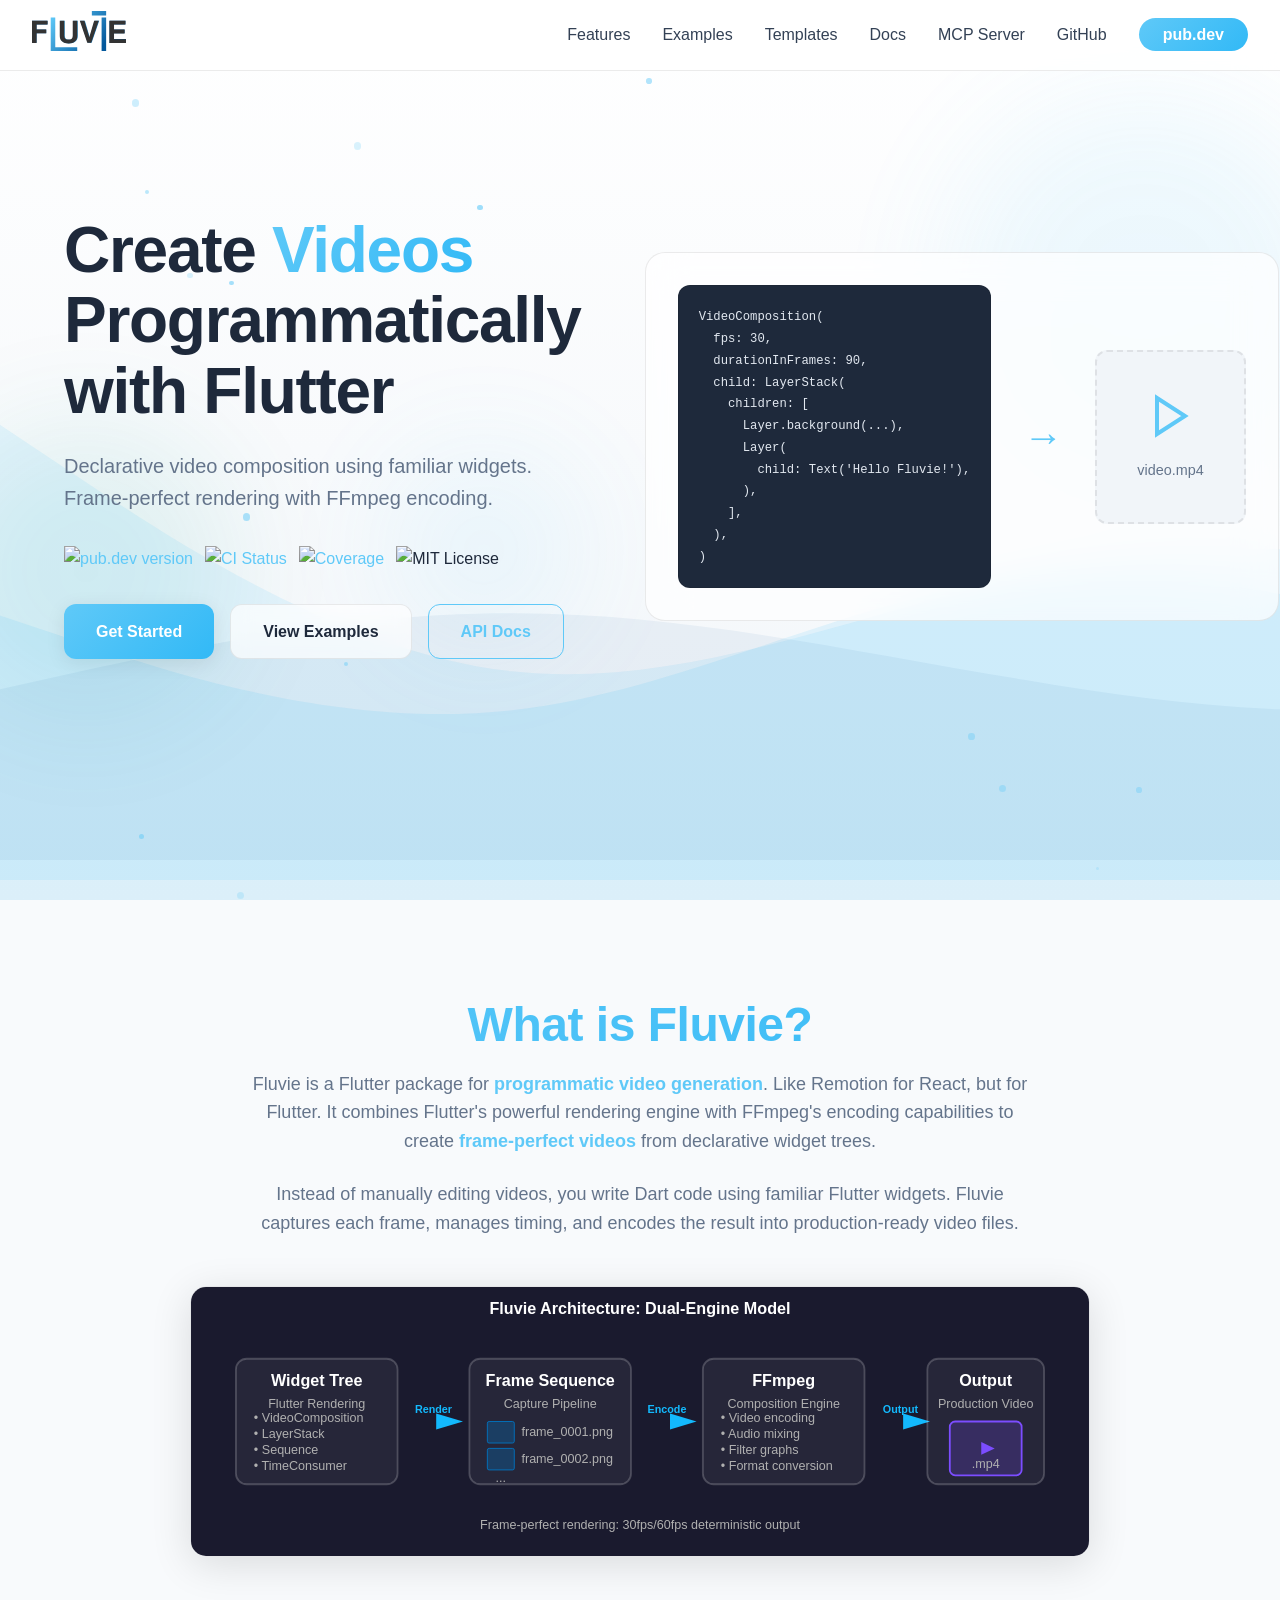
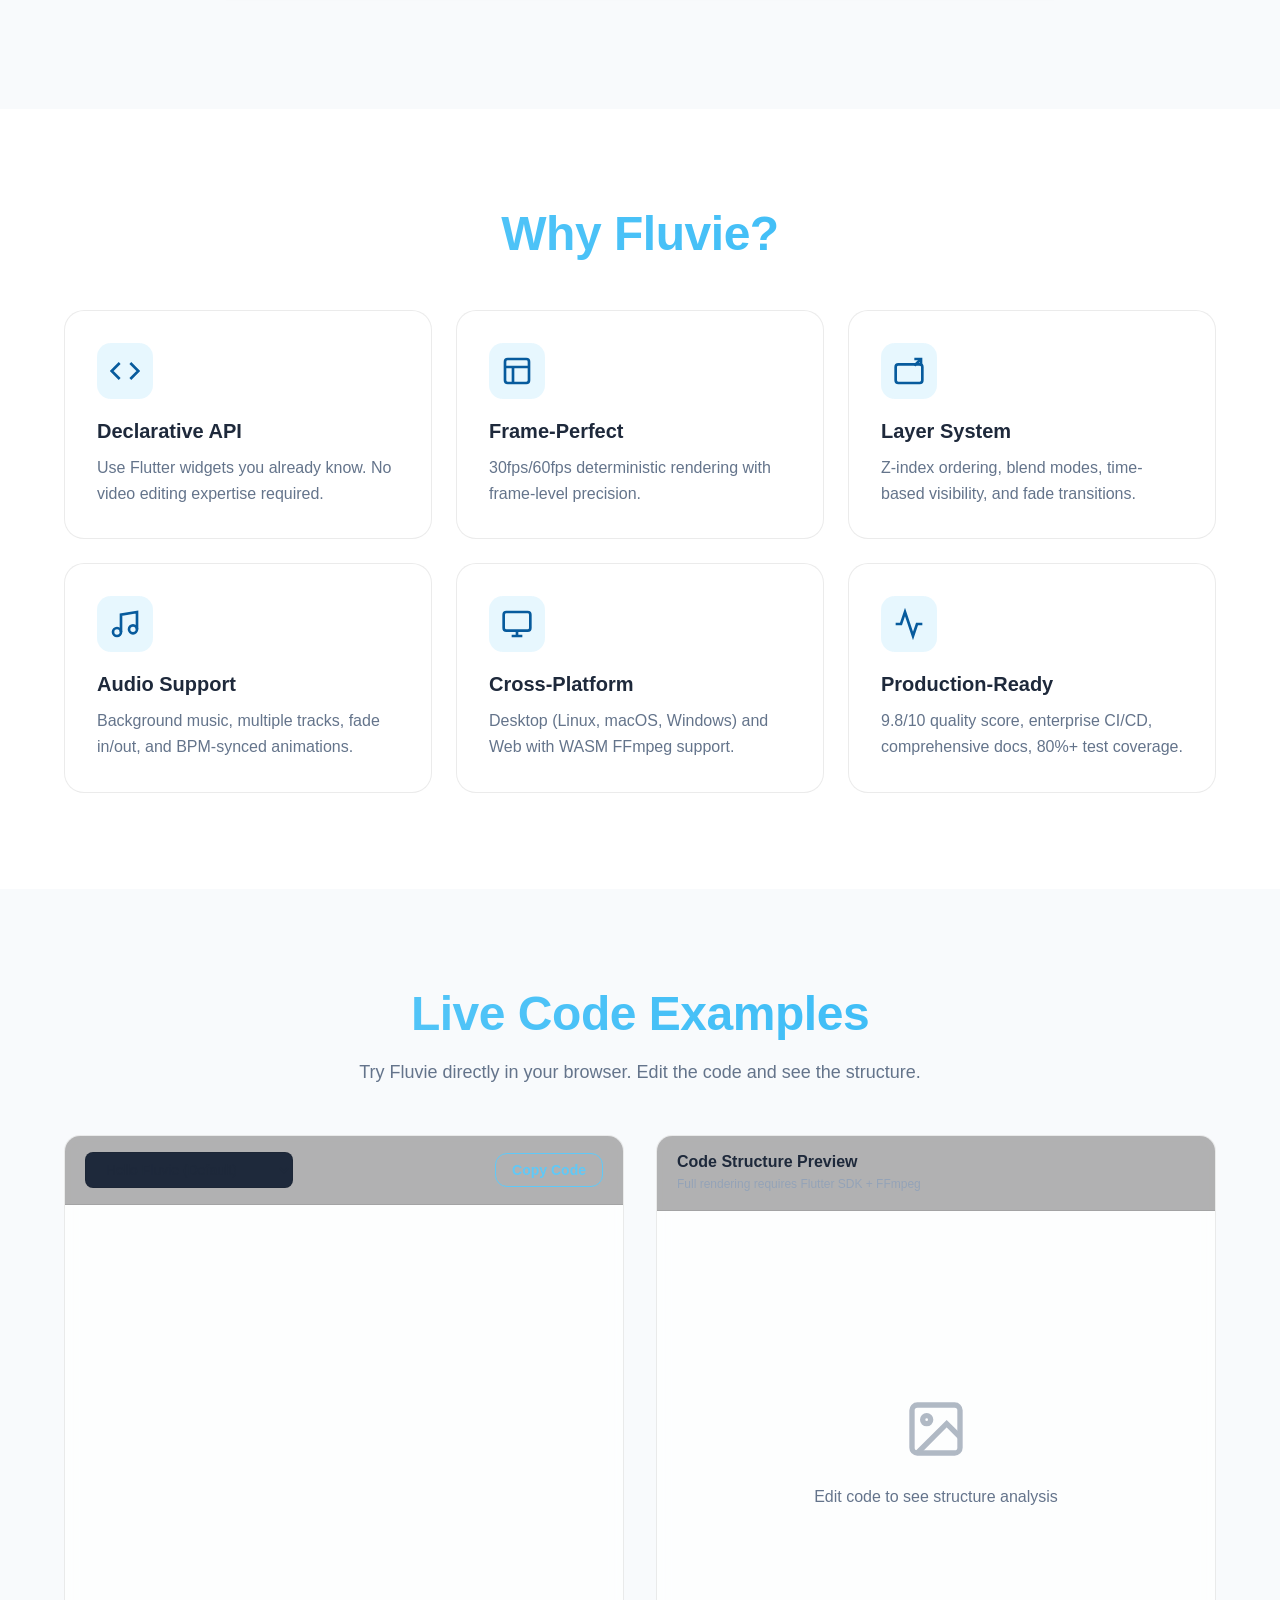
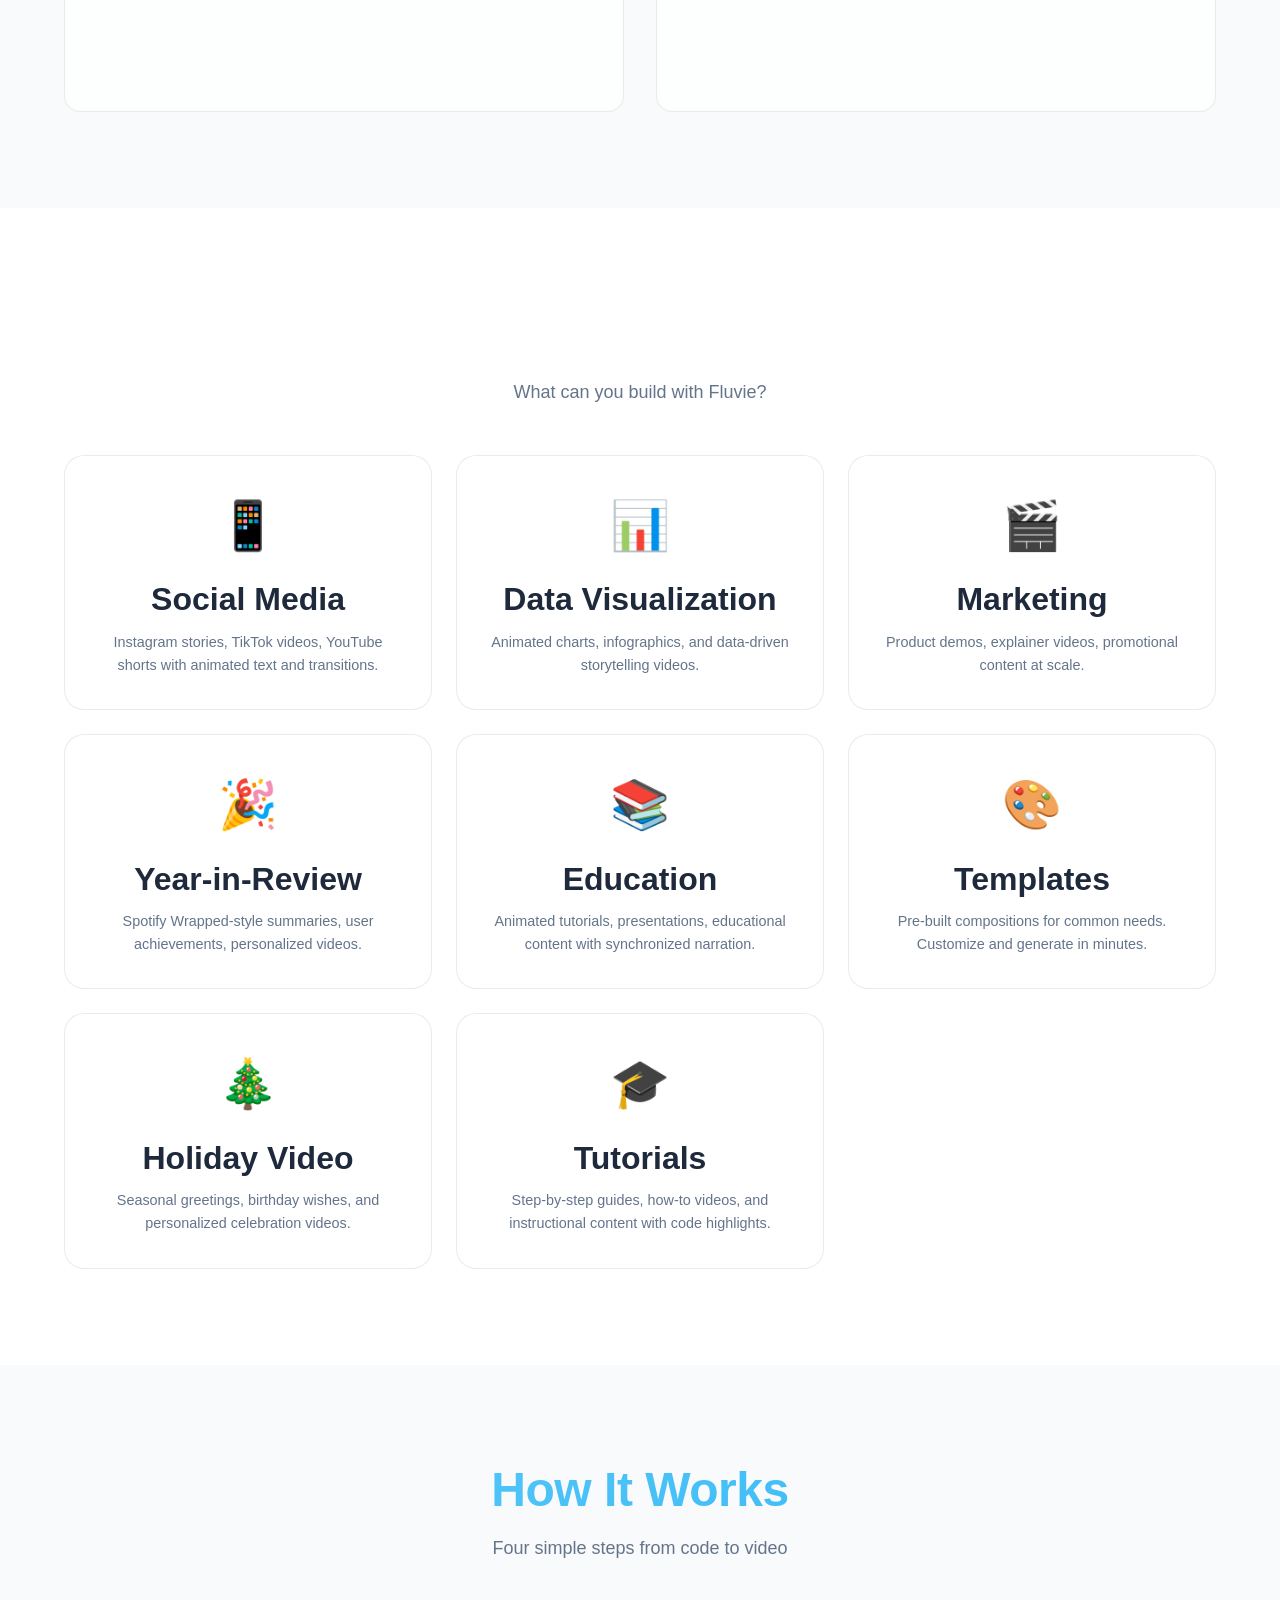
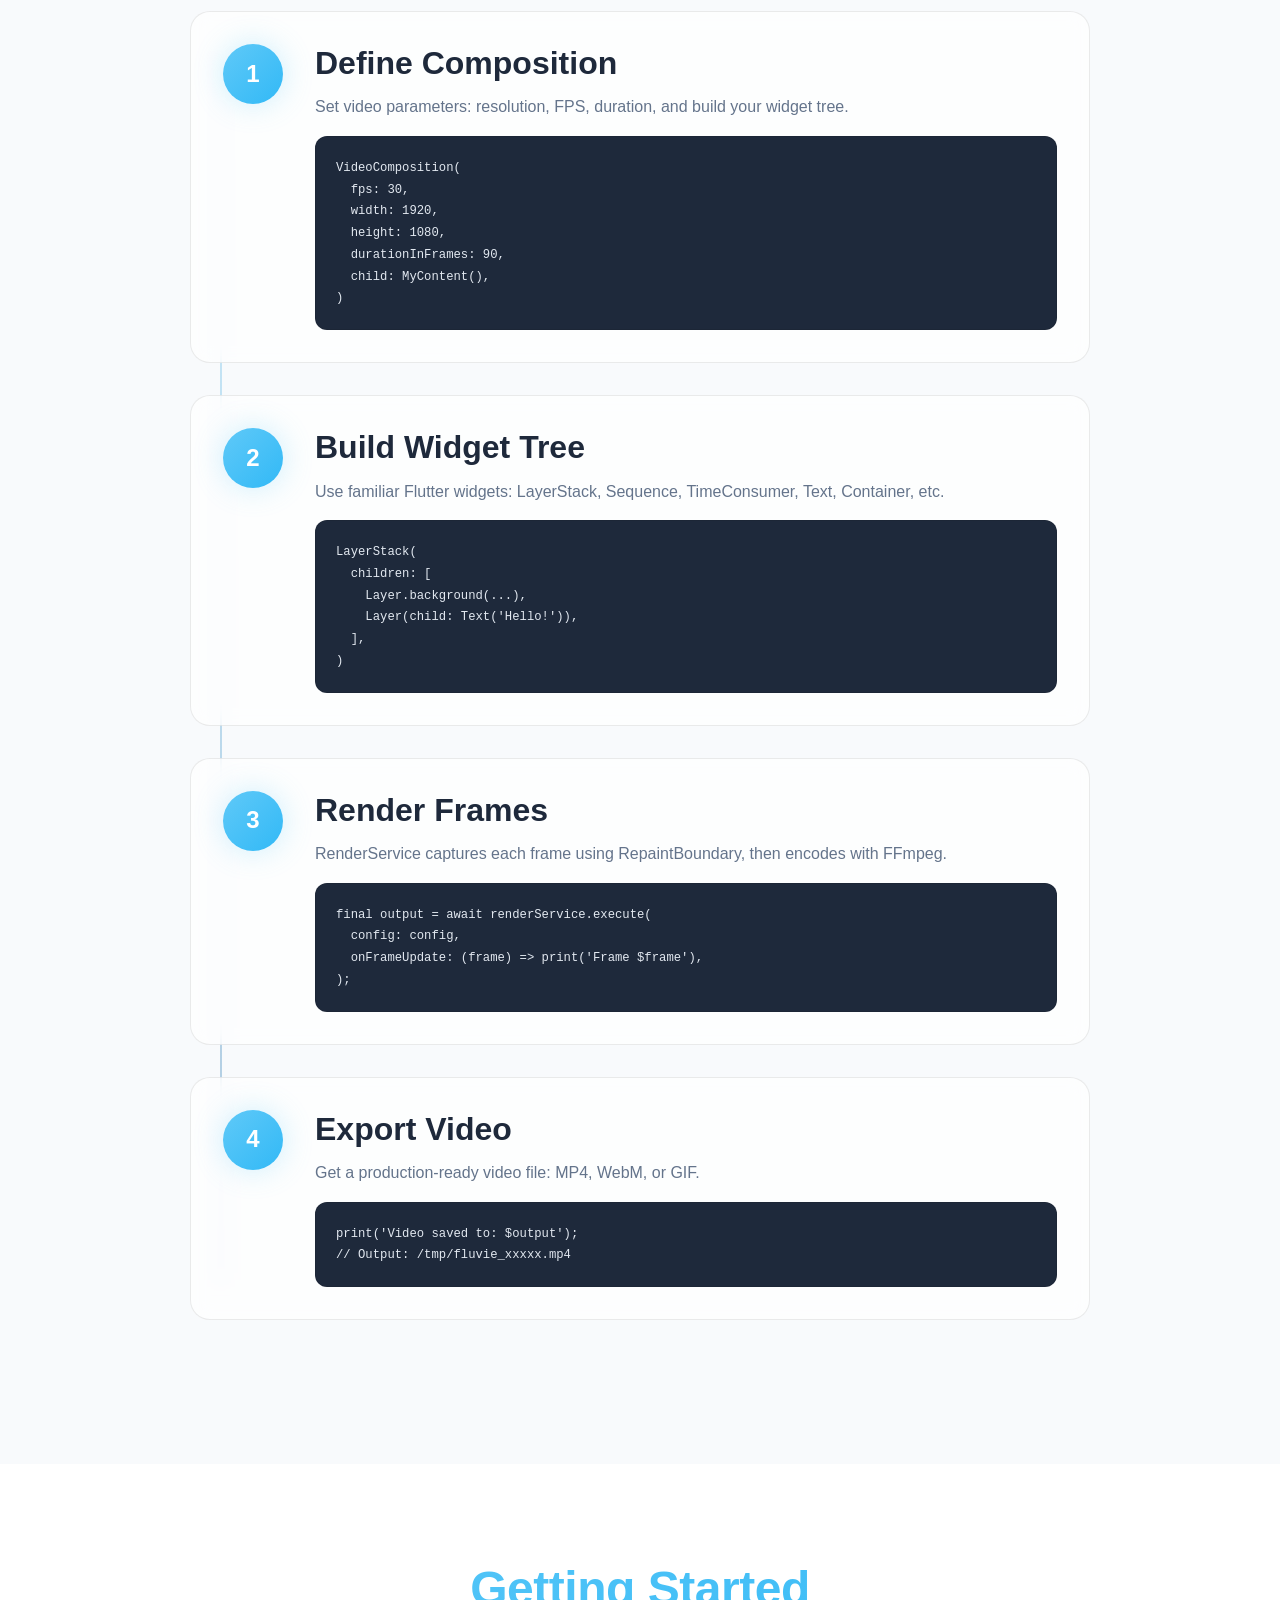
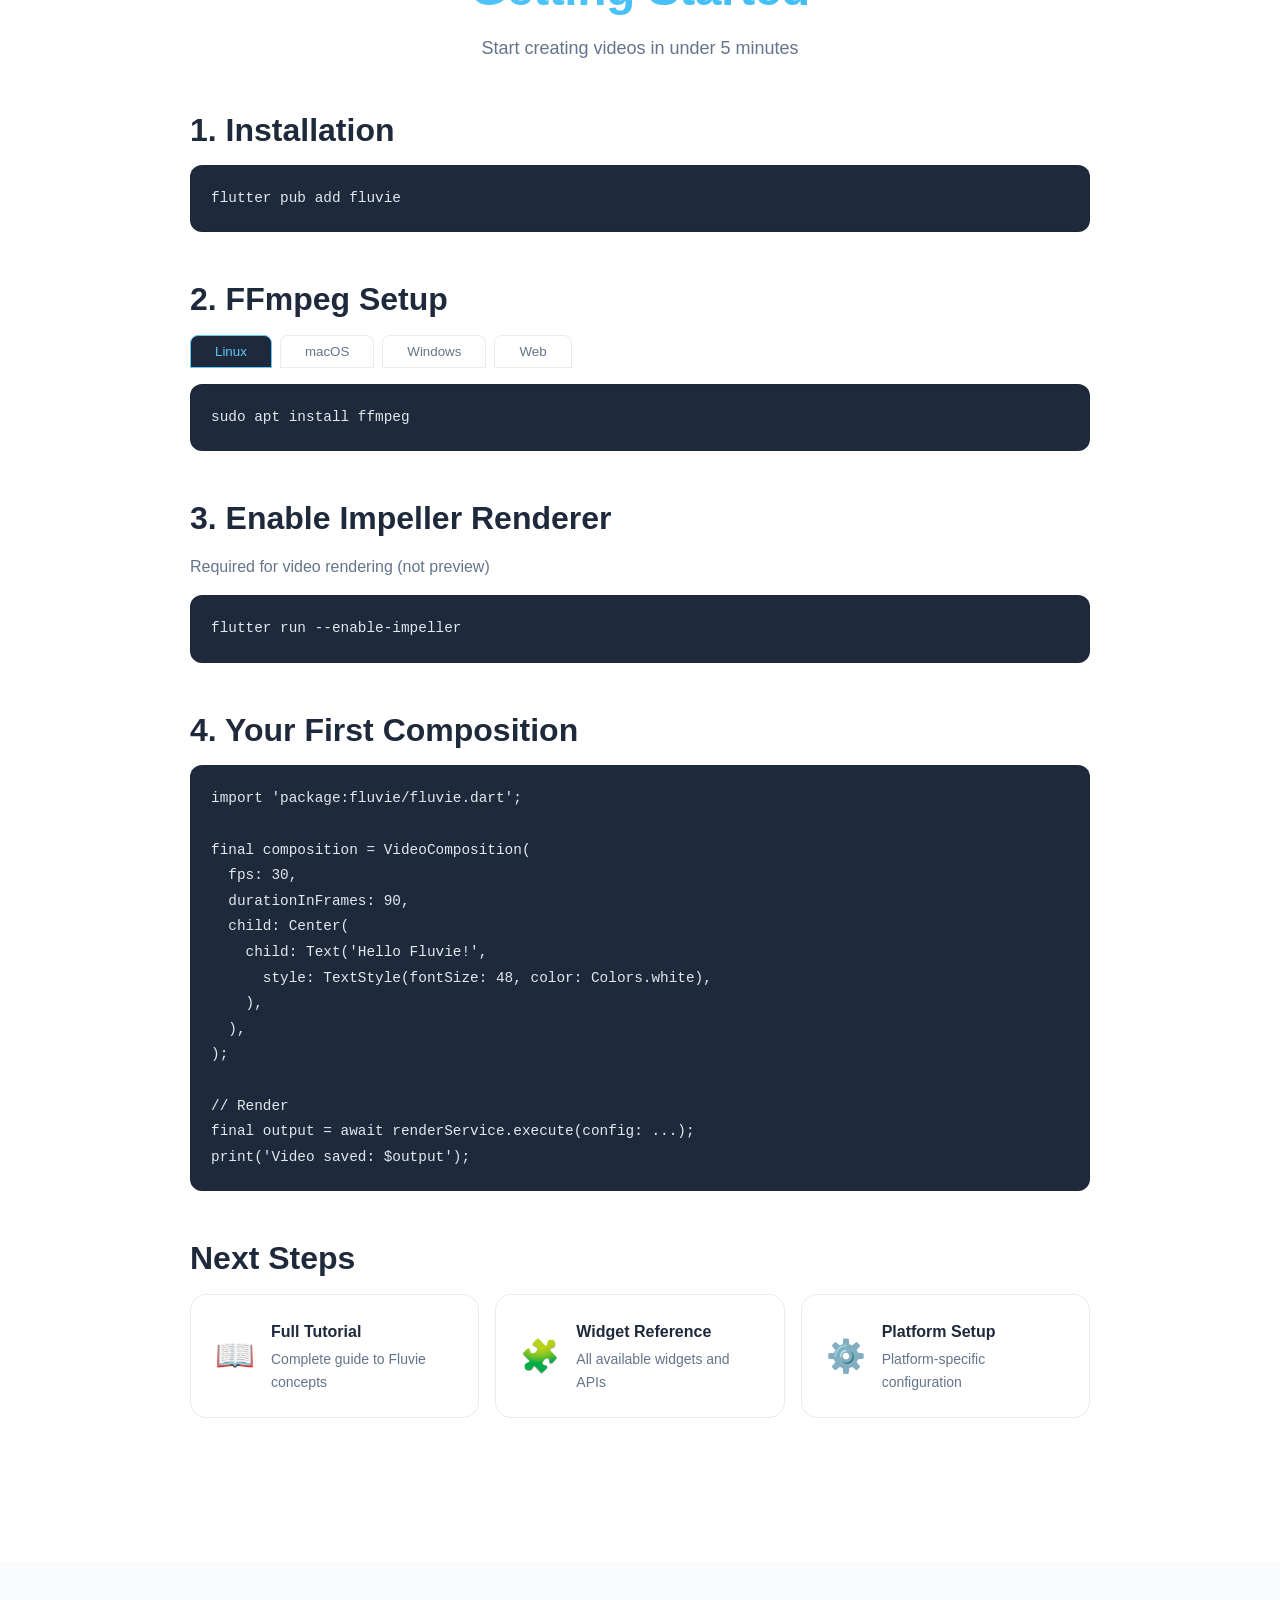
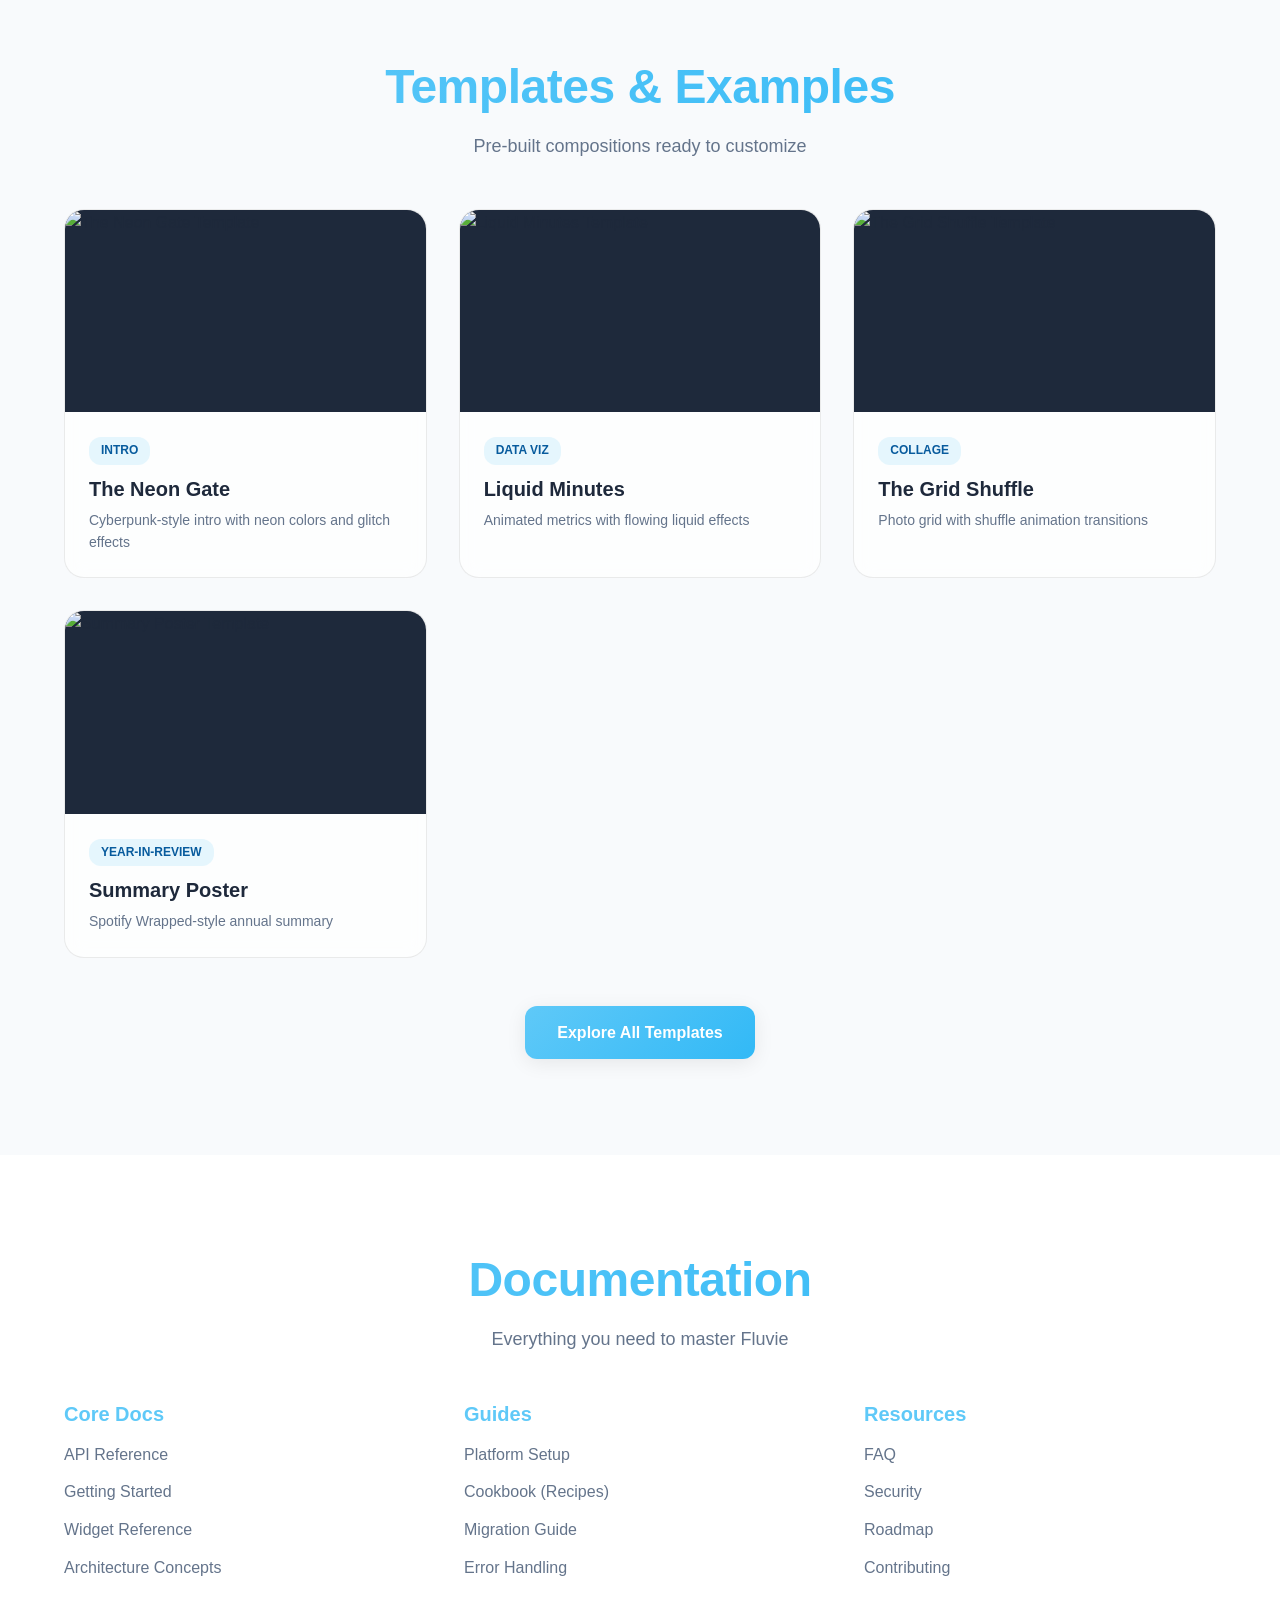
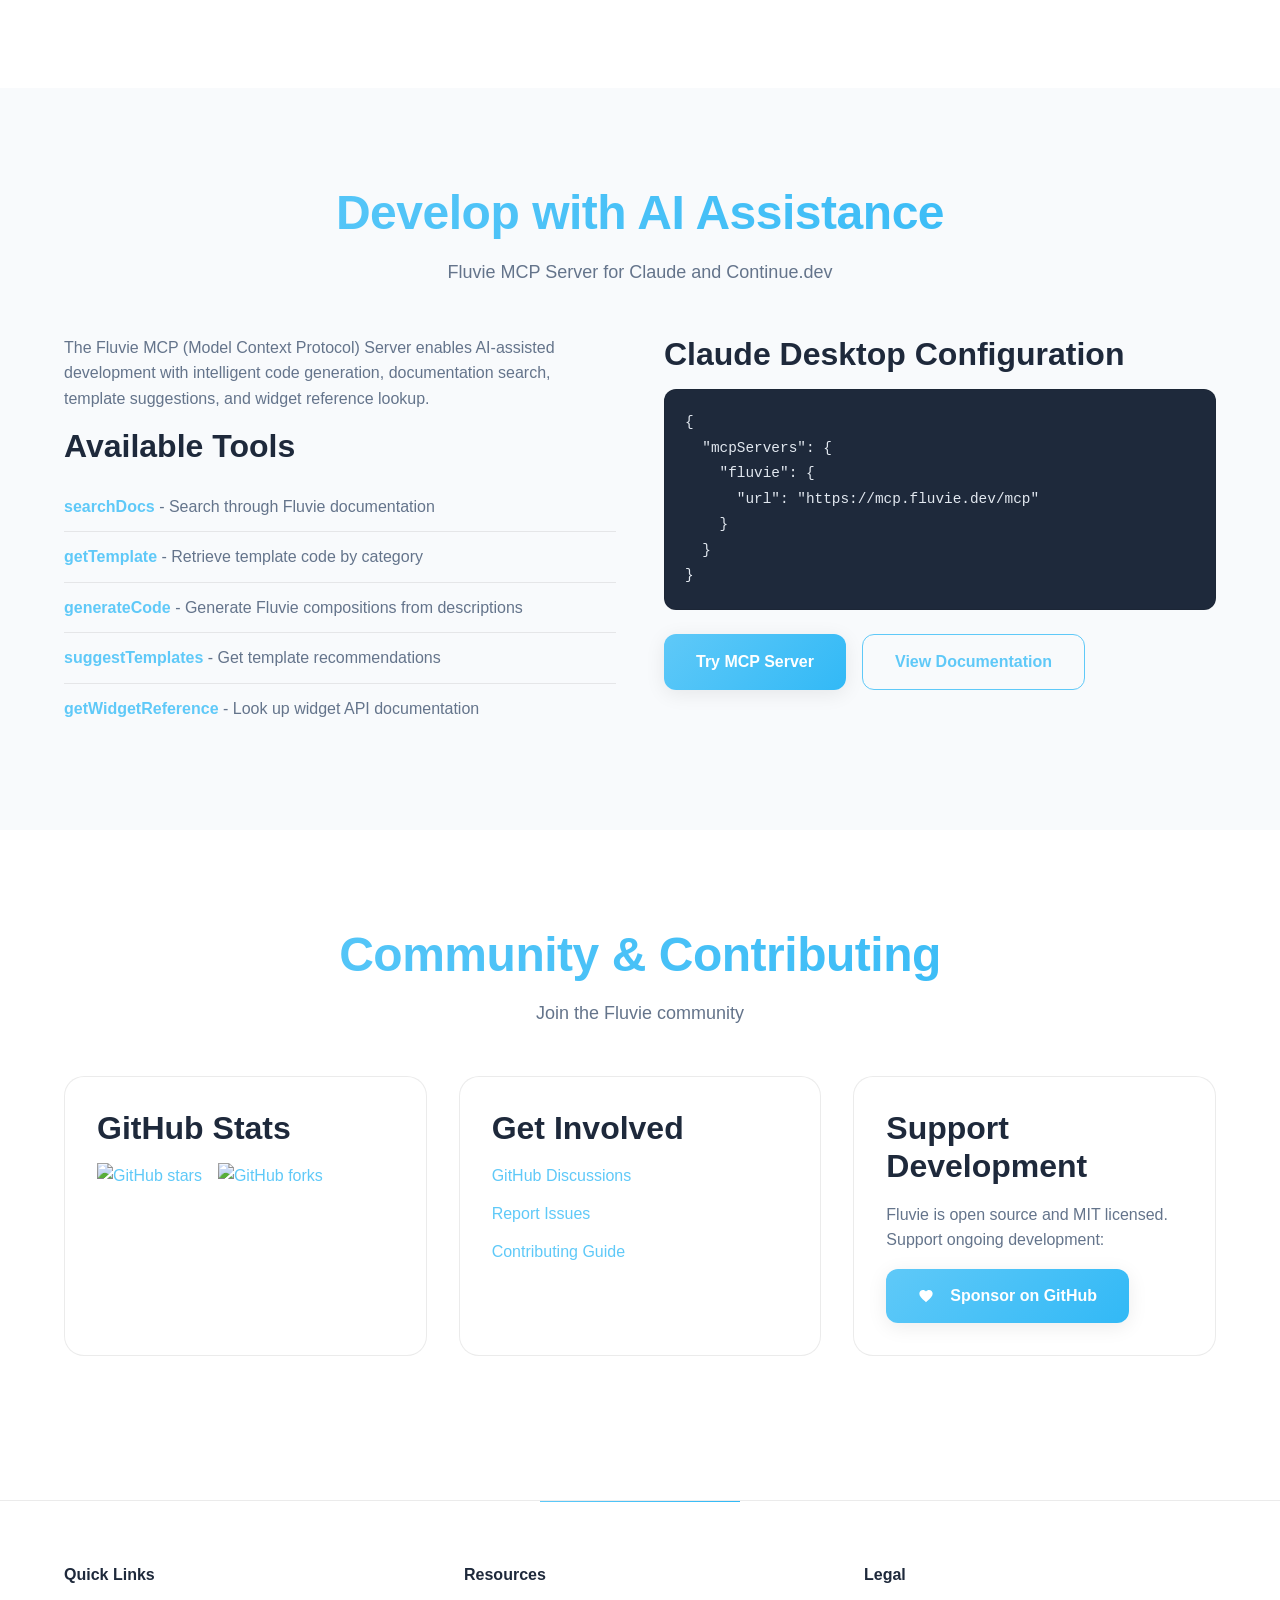
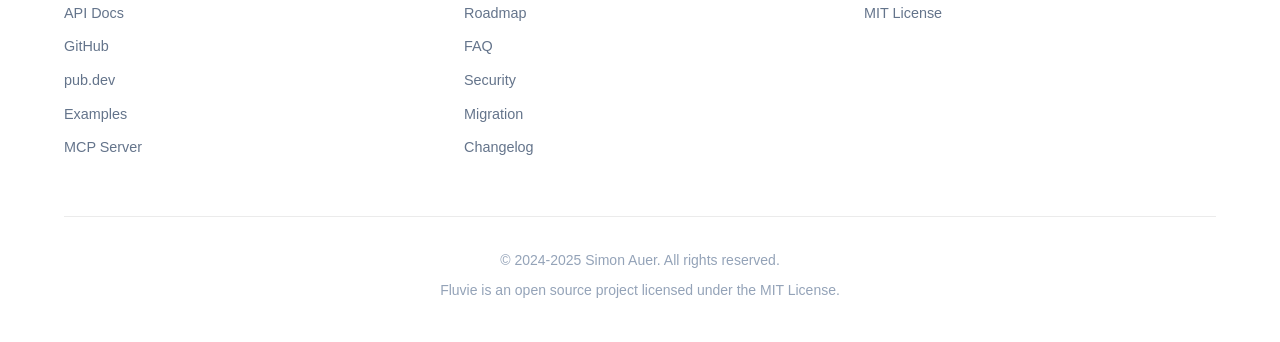
==== commit 066518c0: "docs: improve documentation for getting started and mcp" ====
--- a/index.html
+++ b/index.html
@@ -76,7 +76,7 @@
       <div class="nav__menu" id="nav-menu">
         <ul class="nav__list">
           <li class="nav__item"><a href="#features" class="nav__link">Features</a></li>
-          <li class="nav__item"><a href="#playground" class="nav__link">Playground</a></li>
+          <li class="nav__item"><a href="#examples" class="nav__link">Examples</a></li>
           <li class="nav__item"><a href="#templates" class="nav__link">Templates</a></li>
           <li class="nav__item"><a href="#docs" class="nav__link">Docs</a></li>
           <li class="nav__item"><a href="#mcp-server" class="nav__link">MCP Server</a></li>
@@ -96,9 +96,32 @@
   <main class="main">
     <!-- Hero Section -->
     <section class="hero section" id="home">
+      <!-- Animated Wave Background -->
+      <div class="hero__waves">
+        <svg class="hero__wave hero__wave--1" viewBox="0 0 1440 320" preserveAspectRatio="none">
+          <path fill="rgba(95, 201, 248, 0.25)" d="M0,160L48,176C96,192,192,224,288,213.3C384,203,480,149,576,138.7C672,128,768,160,864,181.3C960,203,1056,213,1152,197.3C1248,181,1344,139,1392,117.3L1440,96L1440,320L1392,320C1344,320,1248,320,1152,320C1056,320,960,320,864,320C768,320,672,320,576,320C480,320,384,320,288,320C192,320,96,320,48,320L0,320Z"></path>
+        </svg>
+        <svg class="hero__wave hero__wave--2" viewBox="0 0 1440 320" preserveAspectRatio="none">
+          <path fill="rgba(50, 185, 246, 0.2)" d="M0,64L48,96C96,128,192,192,288,202.7C384,213,480,171,576,149.3C672,128,768,128,864,154.7C960,181,1056,235,1152,234.7C1248,235,1344,181,1392,154.7L1440,128L1440,320L1392,320C1344,320,1248,320,1152,320C1056,320,960,320,864,320C768,320,672,320,576,320C480,320,384,320,288,320C192,320,96,320,48,320L0,320Z"></path>
+        </svg>
+        <svg class="hero__wave hero__wave--3" viewBox="0 0 1440 320" preserveAspectRatio="none">
+          <path fill="rgba(7, 91, 157, 0.15)" d="M0,224L48,213.3C96,203,192,181,288,181.3C384,181,480,203,576,218.7C672,235,768,245,864,224C960,203,1056,149,1152,133.3C1248,117,1344,139,1392,149.3L1440,160L1440,320L1392,320C1344,320,1248,320,1152,320C1056,320,960,320,864,320C768,320,672,320,576,320C480,320,384,320,288,320C192,320,96,320,48,320L0,320Z"></path>
+        </svg>
+      </div>
+
+      <!-- Floating Orbs -->
+      <div class="hero__orbs" id="hero-orbs">
+        <div class="hero__orb hero__orb--1"></div>
+        <div class="hero__orb hero__orb--2"></div>
+        <div class="hero__orb hero__orb--3"></div>
+      </div>
+
+      <!-- Floating Particles -->
+      <div class="hero__particles" id="hero-particles"></div>
+
       <div class="hero__container container">
-        <div class="hero__content">
-          <h1 class="hero__title">Create Videos Programmatically with Flutter</h1>
+        <div class="hero__content" data-parallax="0.02">
+          <h1 class="hero__title">Create <span class="hero__title-accent">Videos</span> Programmatically with Flutter</h1>
           <p class="hero__subtitle">Declarative video composition using familiar widgets. Frame-perfect rendering with FFmpeg encoding.</p>
 
           <div class="hero__badges">
@@ -117,7 +140,7 @@
           <div class="hero__buttons">
             <a href="https://pub.dev/packages/fluvie" class="button button--primary" target="_blank" rel="noopener">Get Started</a>
             <a href="https://github.com/simonerich/fluvie/tree/main/example/lib/gallery" class="button button--secondary" target="_blank" rel="noopener">View Examples</a>
-            <a href="https://simonerich.github.io/fluvie/" class="button button--ghost" target="_blank" rel="noopener">API Docs</a>
+            <a href="https://docs.fluvie.dev/" class="button button--ghost" target="_blank" rel="noopener">API Docs</a>
           </div>
         </div>
 
@@ -251,10 +274,10 @@
       </div>
     </section>
 
-    <!-- Live Code Playground -->
-    <section class="playground section" id="playground">
+    <!-- Live Code Examples -->
+    <section class="playground section" id="examples">
       <div class="playground__container container">
-        <h2 class="section__title">Live Code Playground</h2>
+        <h2 class="section__title">Live Code Examples</h2>
         <p class="section__subtitle">Try Fluvie directly in your browser. Edit the code and see the structure.</p>
 
         <div class="playground__content">
@@ -332,6 +355,18 @@
             <div class="use-case-card__icon">🎨</div>
             <h3 class="use-case-card__title">Templates</h3>
             <p class="use-case-card__description">Pre-built compositions for common needs. Customize and generate in minutes.</p>
+          </article>
+
+          <article class="use-case-card">
+            <div class="use-case-card__icon">🎄</div>
+            <h3 class="use-case-card__title">Holiday Video</h3>
+            <p class="use-case-card__description">Seasonal greetings, birthday wishes, and personalized celebration videos.</p>
+          </article>
+
+          <article class="use-case-card">
+            <div class="use-case-card__icon">🎓</div>
+            <h3 class="use-case-card__title">Tutorials</h3>
+            <p class="use-case-card__description">Step-by-step guides, how-to videos, and instructional content with code highlights.</p>
           </article>
         </div>
       </div>
@@ -551,7 +586,7 @@
           <div class="docs-category">
             <h3 class="docs-category__title">Core Docs</h3>
             <ul class="docs-links">
-              <li><a href="https://simonerich.github.io/fluvie/" target="_blank" rel="noopener">API Reference</a></li>
+              <li><a href="https://docs.fluvie.dev/" target="_blank" rel="noopener">API Reference</a></li>
               <li><a href="https://github.com/simonerich/fluvie/blob/main/doc/getting_started.md" target="_blank" rel="noopener">Getting Started</a></li>
               <li><a href="https://github.com/simonerich/fluvie/blob/main/doc/widgets.md" target="_blank" rel="noopener">Widget Reference</a></li>
               <li><a href="https://github.com/simonerich/fluvie/blob/main/doc/concept.md" target="_blank" rel="noopener">Architecture Concepts</a></li>
@@ -606,13 +641,13 @@
             <pre class="code-block"><code>{
   "mcpServers": {
     "fluvie": {
-      "url": "https://mcp.fluvie.at/mcp"
+      "url": "https://mcp.fluvie.dev/mcp"
     }
   }
 }</code></pre>
 
             <div class="mcp-cta">
-              <a href="https://mcp.fluvie.at" class="button button--primary" target="_blank" rel="noopener">Try MCP Server</a>
+              <a href="https://mcp.fluvie.dev" class="button button--primary" target="_blank" rel="noopener">Try MCP Server</a>
               <a href="https://github.com/simonerich/fluvie/tree/main/mcp-server" class="button button--ghost" target="_blank" rel="noopener">View Documentation</a>
             </div>
           </div>
@@ -659,11 +694,6 @@
             </a>
           </article>
         </div>
-
-        <div class="community-footer">
-          <p>Built with ❤️ for the Flutter community</p>
-          <p class="license">MIT License © 2024-2025 Simon Auer</p>
-        </div>
       </div>
     </section>
   </main>
@@ -675,11 +705,11 @@
         <div class="footer__section">
           <h4 class="footer__title">Quick Links</h4>
           <ul class="footer__links">
-            <li><a href="https://simonerich.github.io/fluvie/" target="_blank" rel="noopener">API Docs</a></li>
+            <li><a href="https://docs.fluvie.dev/" target="_blank" rel="noopener">API Docs</a></li>
             <li><a href="https://github.com/simonerich/fluvie" target="_blank" rel="noopener">GitHub</a></li>
             <li><a href="https://pub.dev/packages/fluvie" target="_blank" rel="noopener">pub.dev</a></li>
             <li><a href="https://github.com/simonerich/fluvie/tree/main/example/lib/gallery" target="_blank" rel="noopener">Examples</a></li>
-            <li><a href="https://mcp.fluvie.at" target="_blank" rel="noopener">MCP Server</a></li>
+            <li><a href="https://mcp.fluvie.dev" target="_blank" rel="noopener">MCP Server</a></li>
           </ul>
         </div>
 
--- a/assets/css/main.css
+++ b/assets/css/main.css
@@ -8,25 +8,50 @@
 }
 
 :root {
-  /* Colors */
-  --primary-blue: #0175C2;
-  --primary-purple: #7C4DFF;
-  --primary-light: #13B9FD;
-  --bg-dark: #1A1A2E;
-  --bg-darker: #0F0F1E;
-  --bg-card: rgba(255, 255, 255, 0.05);
-  --text-white: #FFFFFF;
-  --text-muted: #B0B0B0;
-  --text-dark: #2C2C2C;
-  --code-bg: #1E1E1E;
-  --success: #4CAF50;
-  --warning: #FF9800;
-  --error: #F44336;
-  --border-glass: rgba(255, 255, 255, 0.1);
+  /* Light Background Layers */
+  --bg-deep: #FFFFFF;
+  --bg-mid: #F8FAFC;
+  --bg-surface: #F1F5F9;
+  --bg-elevated: #E2E8F0;
+
+  /* Blue Accent Colors */
+  --accent-primary: #5fc9f8;
+  --accent-bright: #32b9f6;
+  --accent-muted: #075b9d;
+  --accent-glow: rgba(95, 201, 248, 0.3);
+  --accent-glow-strong: rgba(50, 185, 246, 0.5);
+
+  /* Wave Layer Colors (light blue tints) */
+  --wave-1: rgba(95, 201, 248, 0.15);
+  --wave-2: rgba(50, 185, 246, 0.12);
+  --wave-3: rgba(7, 91, 157, 0.08);
+  --wave-4: rgba(95, 201, 248, 0.05);
+
+  /* Text Colors (dark for light theme) */
+  --text-white: #1E293B;
+  --text-light: #334155;
+  --text-muted: #64748B;
+  --text-subtle: #94A3B8;
+
+  /* Glassmorphism (adjusted for light theme) */
+  --glass-bg: rgba(255, 255, 255, 0.7);
+  --glass-bg-hover: rgba(255, 255, 255, 0.9);
+  --glass-border: rgba(0, 0, 0, 0.08);
+  --glass-border-hover: rgba(95, 201, 248, 0.4);
+  --glass-blur: 20px;
+
+  /* Code Background */
+  --code-bg: #1E293B;
+
+  /* Semantic Colors */
+  --success: #10B981;
+  --warning: #F59E0B;
+  --error: #EF4444;
 
   /* Gradients */
-  --gradient-primary: linear-gradient(135deg, var(--primary-blue), var(--primary-purple));
-  --gradient-hero: linear-gradient(135deg, #1A1A2E 0%, #2D2D44 100%);
+  --gradient-hero: linear-gradient(180deg, #FFFFFF 0%, #F8FAFC 50%, #F1F5F9 100%);
+  --gradient-accent: linear-gradient(135deg, var(--accent-primary), var(--accent-bright));
+  --gradient-glow: radial-gradient(circle, var(--accent-glow) 0%, transparent 70%);
 
   /* Typography */
   --font-primary: 'Inter', -apple-system, BlinkMacSystemFont, 'Segoe UI', 'Roboto', sans-serif;
@@ -34,18 +59,20 @@
 
   /* Spacing */
   --container-width: 1280px;
-  --section-padding: 5rem 2rem;
+  --section-padding: 6rem 2rem;
 
   /* Transitions */
-  --transition-fast: 0.2s ease;
-  --transition-normal: 0.3s ease;
-  --transition-slow: 0.5s ease;
-
-  /* Shadows */
-  --shadow-sm: 0 2px 8px rgba(0, 0, 0, 0.1);
-  --shadow-md: 0 4px 16px rgba(0, 0, 0, 0.2);
-  --shadow-lg: 0 8px 32px rgba(0, 0, 0, 0.3);
-  --shadow-glow: 0 0 20px rgba(1, 117, 194, 0.3);
+  --transition-fast: 0.2s cubic-bezier(0.4, 0, 0.2, 1);
+  --transition-normal: 0.3s cubic-bezier(0.4, 0, 0.2, 1);
+  --transition-slow: 0.5s cubic-bezier(0.4, 0, 0.2, 1);
+  --transition-bounce: 0.5s cubic-bezier(0.34, 1.56, 0.64, 1);
+
+  /* Shadows (lighter for light theme) */
+  --shadow-sm: 0 2px 8px rgba(0, 0, 0, 0.06);
+  --shadow-md: 0 4px 20px rgba(0, 0, 0, 0.08);
+  --shadow-lg: 0 8px 40px rgba(0, 0, 0, 0.12);
+  --shadow-glow: 0 0 30px var(--accent-glow);
+  --shadow-glow-strong: 0 0 50px var(--accent-glow-strong);
 }
 
 html {
@@ -55,7 +82,7 @@
 
 body {
   font-family: var(--font-primary);
-  background: var(--bg-dark);
+  background: var(--bg-deep);
   color: var(--text-white);
   line-height: 1.6;
   overflow-x: hidden;
@@ -66,14 +93,17 @@
   font-weight: 700;
   line-height: 1.2;
   margin-bottom: 1rem;
+  color: var(--text-white);
 }
 
 h1 {
   font-size: clamp(2.5rem, 5vw, 4rem);
+  letter-spacing: -0.02em;
 }
 
 h2 {
   font-size: clamp(2rem, 4vw, 3rem);
+  letter-spacing: -0.01em;
 }
 
 h3 {
@@ -90,13 +120,13 @@
 }
 
 a {
-  color: var(--primary-light);
+  color: var(--accent-primary);
   text-decoration: none;
   transition: var(--transition-fast);
 }
 
 a:hover {
-  color: var(--primary-purple);
+  color: var(--accent-bright);
 }
 
 code {
@@ -109,15 +139,18 @@
 
 pre {
   background: var(--code-bg);
-  padding: 1rem;
-  border-radius: 8px;
+  padding: 1.25rem;
+  border-radius: 12px;
   overflow-x: auto;
   margin-bottom: 1rem;
+  border: 1px solid var(--glass-border);
+  color: #E2E8F0;
 }
 
 pre code {
   background: none;
   padding: 0;
+  color: #E2E8F0;
 }
 
 /* ==================== LAYOUT ==================== */
@@ -129,12 +162,13 @@
 
 .section {
   padding: var(--section-padding);
+  position: relative;
 }
 
 .section__title {
   text-align: center;
   margin-bottom: 1rem;
-  background: var(--gradient-primary);
+  background: var(--gradient-accent);
   -webkit-background-clip: text;
   -webkit-text-fill-color: transparent;
   background-clip: text;
@@ -156,14 +190,16 @@
   top: 0;
   left: 0;
   width: 100%;
-  background: rgba(26, 26, 46, 0.8);
-  backdrop-filter: blur(10px);
+  background: rgba(255, 255, 255, 0.8);
+  backdrop-filter: blur(var(--glass-blur));
+  -webkit-backdrop-filter: blur(var(--glass-blur));
   z-index: 1000;
-  border-bottom: 1px solid var(--border-glass);
+  border-bottom: 1px solid var(--glass-border);
   transition: var(--transition-normal);
 }
 
 .header.scrolled {
+  background: rgba(255, 255, 255, 0.95);
   box-shadow: var(--shadow-md);
 }
 
@@ -177,6 +213,11 @@
 .nav__logo-img {
   height: 40px;
   width: auto;
+  transition: var(--transition-fast);
+}
+
+.nav__logo:hover .nav__logo-img {
+  filter: brightness(1.2);
 }
 
 .nav__list {
@@ -186,23 +227,45 @@
 }
 
 .nav__link {
-  color: var(--text-white);
+  color: var(--text-light);
   font-weight: 500;
   transition: var(--transition-fast);
+  position: relative;
+}
+
+.nav__link::after {
+  content: '';
+  position: absolute;
+  bottom: -4px;
+  left: 0;
+  width: 0;
+  height: 2px;
+  background: var(--gradient-accent);
+  transition: var(--transition-fast);
 }
 
 .nav__link:hover {
-  color: var(--primary-light);
+  color: var(--accent-primary);
+}
+
+.nav__link:hover::after {
+  width: 100%;
 }
 
 .nav__link--primary {
-  background: var(--gradient-primary);
+  background: var(--gradient-accent);
   padding: 0.5rem 1.5rem;
   border-radius: 25px;
-  color: var(--text-white);
+  color: #FFFFFF;
+  font-weight: 600;
+}
+
+.nav__link--primary::after {
+  display: none;
 }
 
 .nav__link--primary:hover {
+  color: #FFFFFF;
   transform: translateY(-2px);
   box-shadow: var(--shadow-glow);
 }
@@ -210,13 +273,14 @@
 .nav__toggle {
   display: none;
   flex-direction: column;
-  gap: 4px;
+  gap: 5px;
   cursor: pointer;
+  padding: 5px;
 }
 
 .nav__toggle span {
   width: 25px;
-  height: 3px;
+  height: 2px;
   background: var(--text-white);
   border-radius: 2px;
   transition: var(--transition-fast);
@@ -231,10 +295,11 @@
     width: 80%;
     max-width: 300px;
     height: calc(100vh - 70px);
-    background: var(--bg-darker);
+    background: rgba(255, 255, 255, 0.98);
+    backdrop-filter: blur(var(--glass-blur));
     padding: 2rem;
     transition: var(--transition-normal);
-    border-left: 1px solid var(--border-glass);
+    border-left: 1px solid var(--glass-border);
   }
 
   .nav__menu.active {
@@ -253,9 +318,12 @@
 
 /* ==================== BUTTONS ==================== */
 .button {
-  display: inline-block;
+  display: inline-flex;
+  align-items: center;
+  justify-content: center;
+  gap: 0.5rem;
   padding: 0.875rem 2rem;
-  border-radius: 8px;
+  border-radius: 12px;
   font-weight: 600;
   font-size: 1rem;
   text-align: center;
@@ -263,38 +331,44 @@
   cursor: pointer;
   border: none;
   text-decoration: none;
+  position: relative;
+  overflow: hidden;
 }
 
 .button--primary {
-  background: var(--gradient-primary);
-  color: var(--text-white);
+  background: var(--gradient-accent);
+  color: #FFFFFF;
   box-shadow: var(--shadow-md);
 }
 
 .button--primary:hover {
   transform: translateY(-3px);
-  box-shadow: var(--shadow-glow);
+  box-shadow: var(--shadow-glow-strong);
+  color: #FFFFFF;
 }
 
 .button--secondary {
-  background: rgba(255, 255, 255, 0.1);
+  background: var(--glass-bg);
   color: var(--text-white);
-  border: 1px solid var(--border-glass);
+  border: 1px solid var(--glass-border);
+  backdrop-filter: blur(10px);
 }
 
 .button--secondary:hover {
-  background: rgba(255, 255, 255, 0.15);
-  border-color: var(--primary-light);
+  background: var(--glass-bg-hover);
+  border-color: var(--accent-primary);
+  color: var(--accent-primary);
 }
 
 .button--ghost {
   background: transparent;
-  color: var(--primary-light);
-  border: 1px solid var(--primary-light);
+  color: var(--accent-primary);
+  border: 1px solid var(--accent-primary);
 }
 
 .button--ghost:hover {
-  background: rgba(1, 117, 194, 0.1);
+  background: rgba(0, 217, 166, 0.1);
+  box-shadow: var(--shadow-glow);
 }
 
 .button--small {
@@ -307,9 +381,108 @@
   min-height: 100vh;
   display: flex;
   align-items: center;
+  position: relative;
+  padding-top: 70px;
+  overflow: hidden;
+}
+
+/* Animated Wave Background */
+.hero::before {
+  content: '';
+  position: absolute;
+  top: 0;
+  left: 0;
+  right: 0;
+  bottom: 0;
   background: var(--gradient-hero);
-  position: relative;
-  padding-top: 70px;
+  z-index: -3;
+}
+
+/* Wave Layers */
+.hero__waves {
+  position: absolute;
+  bottom: 0;
+  left: 0;
+  width: 100%;
+  height: 40%;
+  z-index: -1;
+  pointer-events: none;
+}
+
+.hero__wave {
+  position: absolute;
+  bottom: 0;
+  left: 0;
+  width: 200%;
+  height: 100%;
+  background-repeat: repeat-x;
+  animation: wave-flow 25s linear infinite;
+}
+
+.hero__wave--1 {
+  opacity: 0.4;
+  animation-duration: 35s;
+  bottom: 0;
+}
+
+.hero__wave--2 {
+  opacity: 0.3;
+  animation-duration: 25s;
+  bottom: 5%;
+  animation-direction: reverse;
+}
+
+.hero__wave--3 {
+  opacity: 0.2;
+  animation-duration: 20s;
+  bottom: 10%;
+}
+
+/* Floating Orbs */
+.hero__orbs {
+  position: absolute;
+  top: 0;
+  left: 0;
+  width: 100%;
+  height: 100%;
+  z-index: -2;
+  pointer-events: none;
+  overflow: hidden;
+}
+
+.hero__orb {
+  position: absolute;
+  border-radius: 50%;
+  filter: blur(60px);
+  opacity: 0.3;
+  animation: float-orb 15s ease-in-out infinite;
+}
+
+.hero__orb--1 {
+  width: 400px;
+  height: 400px;
+  background: var(--accent-glow);
+  top: 10%;
+  right: -5%;
+  animation-delay: 0s;
+}
+
+.hero__orb--2 {
+  width: 300px;
+  height: 300px;
+  background: rgba(0, 150, 136, 0.3);
+  bottom: 20%;
+  left: -5%;
+  animation-delay: -5s;
+}
+
+.hero__orb--3 {
+  width: 200px;
+  height: 200px;
+  background: var(--accent-glow);
+  top: 50%;
+  left: 30%;
+  animation-delay: -10s;
 }
 
 .hero__container {
@@ -317,11 +490,24 @@
   grid-template-columns: 1fr 1fr;
   gap: 4rem;
   align-items: center;
+  position: relative;
+  z-index: 1;
+}
+
+.hero__content {
+  position: relative;
 }
 
 .hero__title {
   margin-bottom: 1.5rem;
   line-height: 1.1;
+}
+
+.hero__title-accent {
+  background: var(--gradient-accent);
+  -webkit-background-clip: text;
+  -webkit-text-fill-color: transparent;
+  background-clip: text;
 }
 
 .hero__subtitle {
@@ -339,7 +525,12 @@
 }
 
 .hero__badges img {
-  height: 20px;
+  height: 22px;
+  transition: var(--transition-fast);
+}
+
+.hero__badges a:hover img {
+  transform: translateY(-2px);
 }
 
 .hero__buttons {
@@ -348,15 +539,46 @@
   flex-wrap: wrap;
 }
 
+/* Code to Video Visual */
+.hero__visual {
+  position: relative;
+}
+
 .code-to-video {
   display: flex;
   align-items: center;
   gap: 2rem;
-  background: var(--bg-card);
-  border: 1px solid var(--border-glass);
-  border-radius: 16px;
+  background: var(--glass-bg);
+  border: 1px solid var(--glass-border);
+  border-radius: 20px;
   padding: 2rem;
-  backdrop-filter: blur(10px);
+  backdrop-filter: blur(var(--glass-blur));
+  -webkit-backdrop-filter: blur(var(--glass-blur));
+  transition: var(--transition-normal);
+  position: relative;
+}
+
+.code-to-video::before {
+  content: '';
+  position: absolute;
+  inset: -1px;
+  border-radius: 20px;
+  padding: 1px;
+  background: linear-gradient(135deg, var(--glass-border-hover), transparent, var(--accent-glow));
+  -webkit-mask: linear-gradient(#fff 0 0) content-box, linear-gradient(#fff 0 0);
+  -webkit-mask-composite: xor;
+  mask-composite: exclude;
+  opacity: 0;
+  transition: var(--transition-normal);
+}
+
+.code-to-video:hover::before {
+  opacity: 1;
+}
+
+.code-to-video:hover {
+  transform: translateY(-5px);
+  box-shadow: var(--shadow-glow);
 }
 
 .code-snippet {
@@ -365,12 +587,15 @@
 
 .code-snippet pre {
   margin: 0;
-  font-size: 0.875rem;
+  font-size: 0.85rem;
+  background: var(--code-bg);
+  color: #E2E8F0;
 }
 
 .arrow {
-  font-size: 2rem;
-  color: var(--primary-light);
+  font-size: 2.5rem;
+  color: var(--accent-primary);
+  animation: pulse-arrow 2s ease-in-out infinite;
 }
 
 .video-output {
@@ -378,24 +603,29 @@
 }
 
 .video-placeholder {
-  background: var(--code-bg);
-  border-radius: 8px;
-  padding: 2rem;
+  background: var(--bg-surface);
+  border-radius: 12px;
+  padding: 2.5rem;
   text-align: center;
-  border: 2px dashed var(--border-glass);
+  border: 2px dashed var(--glass-border);
+  transition: var(--transition-normal);
+}
+
+.video-placeholder:hover {
+  border-color: var(--accent-primary);
 }
 
 .video-placeholder svg {
   width: 48px;
   height: 48px;
-  color: var(--primary-light);
-  margin-bottom: 0.5rem;
+  color: var(--accent-primary);
+  margin-bottom: 0.75rem;
 }
 
 .video-placeholder p {
   margin: 0;
   color: var(--text-muted);
-  font-size: 0.875rem;
+  font-size: 0.9rem;
 }
 
 @media screen and (max-width: 1024px) {
@@ -414,6 +644,16 @@
 }
 
 /* ==================== ABOUT SECTION ==================== */
+.about {
+  background: var(--bg-mid);
+  position: relative;
+  z-index: 10;
+}
+
+.about::before {
+  display: none;
+}
+
 .about__text {
   max-width: 800px;
   margin: 0 auto 1.5rem;
@@ -421,6 +661,10 @@
   text-align: center;
 }
 
+.about__text strong {
+  color: var(--accent-primary);
+}
+
 .architecture-diagram {
   margin: 3rem auto;
   max-width: 900px;
@@ -430,51 +674,91 @@
 .architecture__img {
   width: 100%;
   height: auto;
-  border-radius: 12px;
+  border-radius: 16px;
   box-shadow: var(--shadow-lg);
+  border: 1px solid var(--glass-border);
 }
 
 /* ==================== FEATURES GRID ==================== */
+.features {
+  background: var(--bg-deep);
+  position: relative;
+}
+
 .features__grid {
   display: grid;
-  grid-template-columns: repeat(auto-fit, minmax(300px, 1fr));
-  gap: 2rem;
+  grid-template-columns: repeat(auto-fit, minmax(320px, 1fr));
+  gap: 1.5rem;
   margin-top: 3rem;
 }
 
 .feature-card {
-  background: var(--bg-card);
-  border: 1px solid var(--border-glass);
-  border-radius: 16px;
+  background: var(--glass-bg);
+  border: 1px solid var(--glass-border);
+  border-radius: 20px;
   padding: 2rem;
   backdrop-filter: blur(10px);
+  -webkit-backdrop-filter: blur(10px);
   transition: var(--transition-normal);
+  position: relative;
+  overflow: hidden;
+}
+
+.feature-card::before {
+  content: '';
+  position: absolute;
+  top: 0;
+  left: 0;
+  right: 0;
+  height: 3px;
+  background: var(--gradient-accent);
+  opacity: 0;
+  transition: var(--transition-normal);
 }
 
 .feature-card:hover {
-  transform: translateY(-5px);
-  border-color: var(--primary-light);
+  transform: translateY(-8px);
+  border-color: var(--glass-border-hover);
   box-shadow: var(--shadow-glow);
 }
 
+.feature-card:hover::before {
+  opacity: 1;
+}
+
 .feature-card__icon {
-  width: 48px;
-  height: 48px;
-  margin-bottom: 1rem;
-  color: var(--primary-light);
+  width: 56px;
+  height: 56px;
+  margin-bottom: 1.25rem;
+  color: var(--accent-muted);
+  padding: 12px;
+  background: rgba(95, 201, 248, 0.15);
+  border-radius: 14px;
+  transition: var(--transition-normal);
+}
+
+.feature-card:hover .feature-card__icon {
+  background: rgba(95, 201, 248, 0.25);
+  transform: scale(1.1);
 }
 
 .feature-card__title {
   margin-bottom: 0.75rem;
   color: var(--text-white);
+  font-size: 1.25rem;
 }
 
 .feature-card__description {
   color: var(--text-muted);
   line-height: 1.6;
+  margin: 0;
 }
 
 /* ==================== CODE PLAYGROUND ==================== */
+.playground {
+  background: var(--bg-mid);
+}
+
 .playground__content {
   display: grid;
   grid-template-columns: 1fr 1fr;
@@ -483,9 +767,9 @@
 }
 
 .playground__editor-wrapper {
-  background: var(--bg-card);
-  border: 1px solid var(--border-glass);
-  border-radius: 12px;
+  background: var(--glass-bg);
+  border: 1px solid var(--glass-border);
+  border-radius: 16px;
   overflow: hidden;
   backdrop-filter: blur(10px);
 }
@@ -494,19 +778,25 @@
   display: flex;
   justify-content: space-between;
   align-items: center;
-  padding: 1rem;
+  padding: 1rem 1.25rem;
   background: rgba(0, 0, 0, 0.3);
-  border-bottom: 1px solid var(--border-glass);
+  border-bottom: 1px solid var(--glass-border);
 }
 
 .playground__select {
   background: var(--code-bg);
   color: var(--text-white);
-  border: 1px solid var(--border-glass);
+  border: 1px solid var(--glass-border);
   padding: 0.5rem 1rem;
-  border-radius: 6px;
+  border-radius: 8px;
   font-family: var(--font-primary);
   font-size: 0.875rem;
+  cursor: pointer;
+  transition: var(--transition-fast);
+}
+
+.playground__select:hover {
+  border-color: var(--accent-primary);
 }
 
 .playground__editor {
@@ -514,17 +804,17 @@
 }
 
 .playground__preview {
-  background: var(--bg-card);
-  border: 1px solid var(--border-glass);
-  border-radius: 12px;
+  background: var(--glass-bg);
+  border: 1px solid var(--glass-border);
+  border-radius: 16px;
   overflow: hidden;
   backdrop-filter: blur(10px);
 }
 
 .preview-header {
-  padding: 1rem;
+  padding: 1rem 1.25rem;
   background: rgba(0, 0, 0, 0.3);
-  border-bottom: 1px solid var(--border-glass);
+  border-bottom: 1px solid var(--glass-border);
 }
 
 .preview-header h4 {
@@ -535,7 +825,7 @@
 .preview-note {
   margin: 0;
   font-size: 0.75rem;
-  color: var(--text-muted);
+  color: var(--text-subtle);
 }
 
 .preview-content {
@@ -554,6 +844,7 @@
   width: 64px;
   height: 64px;
   margin-bottom: 1rem;
+  opacity: 0.5;
 }
 
 @media screen and (max-width: 1024px) {
@@ -563,16 +854,20 @@
 }
 
 /* ==================== USE CASES ==================== */
+.use-cases {
+  background: var(--bg-deep);
+}
+
 .use-cases__grid {
   display: grid;
   grid-template-columns: repeat(auto-fit, minmax(280px, 1fr));
-  gap: 2rem;
+  gap: 1.5rem;
 }
 
 .use-case-card {
-  background: var(--bg-card);
-  border: 1px solid var(--border-glass);
-  border-radius: 16px;
+  background: var(--glass-bg);
+  border: 1px solid var(--glass-border);
+  border-radius: 20px;
   padding: 2rem;
   text-align: center;
   backdrop-filter: blur(10px);
@@ -581,12 +876,14 @@
 
 .use-case-card:hover {
   transform: translateY(-5px);
-  border-color: var(--primary-light);
+  border-color: var(--glass-border-hover);
+  box-shadow: 0 20px 40px rgba(95, 201, 248, 0.15);
 }
 
 .use-case-card__icon {
   font-size: 3rem;
   margin-bottom: 1rem;
+  display: block;
 }
 
 .use-case-card__title {
@@ -597,37 +894,68 @@
 .use-case-card__description {
   color: var(--text-muted);
   font-size: 0.9rem;
+  margin: 0;
 }
 
 /* ==================== HOW IT WORKS ==================== */
+.how-it-works {
+  background: var(--bg-mid);
+  position: relative;
+}
+
 .steps {
   max-width: 900px;
   margin: 3rem auto;
+  position: relative;
+}
+
+/* Connecting Line */
+.steps::before {
+  content: '';
+  position: absolute;
+  left: 30px;
+  top: 40px;
+  bottom: 40px;
+  width: 2px;
+  background: linear-gradient(180deg, var(--accent-primary), var(--accent-muted));
+  opacity: 0.3;
 }
 
 .step {
   display: grid;
   grid-template-columns: auto 1fr;
   gap: 2rem;
-  margin-bottom: 3rem;
+  margin-bottom: 2rem;
   padding: 2rem;
-  background: var(--bg-card);
-  border: 1px solid var(--border-glass);
-  border-radius: 16px;
+  background: var(--glass-bg);
+  border: 1px solid var(--glass-border);
+  border-radius: 20px;
   backdrop-filter: blur(10px);
+  transition: var(--transition-normal);
+  position: relative;
+}
+
+.step:hover {
+  transform: translateX(10px);
+  border-color: var(--glass-border-hover);
+  box-shadow: var(--shadow-glow);
 }
 
 .step__number {
   width: 60px;
   height: 60px;
   border-radius: 50%;
-  background: var(--gradient-primary);
+  background: var(--gradient-accent);
   display: flex;
   align-items: center;
   justify-content: center;
   font-size: 1.5rem;
   font-weight: 700;
+  color: #FFFFFF;
   flex-shrink: 0;
+  position: relative;
+  z-index: 1;
+  box-shadow: var(--shadow-glow);
 }
 
 .step__title {
@@ -642,16 +970,24 @@
 
 .step__code {
   margin: 0;
-  font-size: 0.875rem;
+  font-size: 0.85rem;
 }
 
 @media screen and (max-width: 768px) {
   .step {
     grid-template-columns: 1fr;
   }
+
+  .steps::before {
+    display: none;
+  }
 }
 
 /* ==================== GETTING STARTED ==================== */
+.getting-started {
+  background: var(--bg-deep);
+}
+
 .getting-started__content {
   max-width: 900px;
   margin: 0 auto;
@@ -668,9 +1004,9 @@
 
 .code-block {
   background: var(--code-bg);
-  border: 1px solid var(--border-glass);
-  border-radius: 8px;
-  padding: 1rem;
+  border: 1px solid var(--glass-border);
+  border-radius: 12px;
+  padding: 1.25rem;
   overflow-x: auto;
 }
 
@@ -683,18 +1019,23 @@
 
 .tab {
   padding: 0.5rem 1.5rem;
-  background: var(--bg-card);
-  border: 1px solid var(--border-glass);
+  background: var(--glass-bg);
+  border: 1px solid var(--glass-border);
   border-radius: 8px 8px 0 0;
   color: var(--text-muted);
   cursor: pointer;
   transition: var(--transition-fast);
+  font-family: var(--font-primary);
+}
+
+.tab:hover {
+  color: var(--text-white);
 }
 
 .tab.active {
   background: var(--code-bg);
-  border-color: var(--primary-light);
-  color: var(--text-white);
+  border-color: var(--accent-primary);
+  color: var(--accent-primary);
 }
 
 .platform-code {
@@ -716,16 +1057,17 @@
   align-items: center;
   gap: 1rem;
   padding: 1.5rem;
-  background: var(--bg-card);
-  border: 1px solid var(--border-glass);
-  border-radius: 12px;
+  background: var(--glass-bg);
+  border: 1px solid var(--glass-border);
+  border-radius: 16px;
   backdrop-filter: blur(10px);
   transition: var(--transition-normal);
 }
 
 .next-step-link:hover {
   transform: translateY(-3px);
-  border-color: var(--primary-light);
+  border-color: var(--accent-primary);
+  box-shadow: var(--shadow-glow);
 }
 
 .next-step-link span {
@@ -744,6 +1086,10 @@
 }
 
 /* ==================== TEMPLATES ==================== */
+.templates {
+  background: var(--bg-mid);
+}
+
 .templates__gallery {
   display: grid;
   grid-template-columns: repeat(auto-fill, minmax(300px, 1fr));
@@ -752,22 +1098,23 @@
 }
 
 .template-card {
-  background: var(--bg-card);
-  border: 1px solid var(--border-glass);
-  border-radius: 16px;
+  background: var(--glass-bg);
+  border: 1px solid var(--glass-border);
+  border-radius: 20px;
   overflow: hidden;
   backdrop-filter: blur(10px);
   transition: var(--transition-normal);
 }
 
 .template-card:hover {
-  transform: translateY(-5px);
-  border-color: var(--primary-light);
+  transform: translateY(-8px) scale(1.02);
+  border-color: var(--accent-primary);
+  box-shadow: var(--shadow-glow);
 }
 
 .template-card__preview {
   position: relative;
-  padding-top: 56.25%; /* 16:9 Aspect Ratio */
+  padding-top: 56.25%;
   background: var(--code-bg);
   overflow: hidden;
 }
@@ -779,6 +1126,11 @@
   width: 100%;
   height: 100%;
   object-fit: cover;
+  transition: var(--transition-slow);
+}
+
+.template-card:hover .template-card__preview img {
+  transform: scale(1.1);
 }
 
 .template-card__info {
@@ -788,8 +1140,8 @@
 .template-card__category {
   display: inline-block;
   padding: 0.25rem 0.75rem;
-  background: rgba(124, 77, 255, 0.2);
-  color: var(--primary-purple);
+  background: rgba(95, 201, 248, 0.15);
+  color: var(--accent-muted);
   border-radius: 12px;
   font-size: 0.75rem;
   font-weight: 600;
@@ -813,6 +1165,10 @@
 }
 
 /* ==================== DOCUMENTATION ==================== */
+.documentation {
+  background: var(--bg-deep);
+}
+
 .docs-grid {
   display: grid;
   grid-template-columns: repeat(auto-fit, minmax(300px, 1fr));
@@ -821,7 +1177,8 @@
 
 .docs-category__title {
   margin-bottom: 1rem;
-  color: var(--primary-light);
+  color: var(--accent-primary);
+  font-size: 1.25rem;
 }
 
 .docs-links {
@@ -835,14 +1192,19 @@
 .docs-links a {
   color: var(--text-muted);
   transition: var(--transition-fast);
+  display: inline-block;
 }
 
 .docs-links a:hover {
-  color: var(--text-white);
-  padding-left: 0.5rem;
+  color: var(--accent-primary);
+  transform: translateX(5px);
 }
 
 /* ==================== MCP SERVER ==================== */
+.mcp-server {
+  background: var(--bg-mid);
+}
+
 .mcp-content {
   display: grid;
   grid-template-columns: 1fr 1fr;
@@ -856,13 +1218,17 @@
 }
 
 .mcp-tools li {
-  padding: 0.5rem 0;
-  border-bottom: 1px solid var(--border-glass);
+  padding: 0.75rem 0;
+  border-bottom: 1px solid var(--glass-border);
   color: var(--text-muted);
 }
 
 .mcp-tools li:last-child {
   border-bottom: none;
+}
+
+.mcp-tools li strong {
+  color: var(--accent-primary);
 }
 
 .mcp-setup h3 {
@@ -883,6 +1249,10 @@
 }
 
 /* ==================== COMMUNITY ==================== */
+.community {
+  background: var(--bg-deep);
+}
+
 .community-grid {
   display: grid;
   grid-template-columns: repeat(auto-fit, minmax(300px, 1fr));
@@ -891,11 +1261,16 @@
 }
 
 .community-card {
-  background: var(--bg-card);
-  border: 1px solid var(--border-glass);
-  border-radius: 16px;
+  background: var(--glass-bg);
+  border: 1px solid var(--glass-border);
+  border-radius: 20px;
   padding: 2rem;
   backdrop-filter: blur(10px);
+  transition: var(--transition-normal);
+}
+
+.community-card:hover {
+  border-color: var(--glass-border-hover);
 }
 
 .community-card h3 {
@@ -925,7 +1300,7 @@
 .community-footer {
   text-align: center;
   padding-top: 2rem;
-  border-top: 1px solid var(--border-glass);
+  border-top: 1px solid var(--glass-border);
 }
 
 .community-footer p {
@@ -938,9 +1313,21 @@
 
 /* ==================== FOOTER ==================== */
 .footer {
-  background: var(--bg-darker);
-  border-top: 1px solid var(--border-glass);
-  padding: 3rem 2rem 2rem;
+  background: var(--bg-deep);
+  border-top: 1px solid var(--glass-border);
+  padding: 4rem 2rem 2rem;
+  position: relative;
+}
+
+.footer::before {
+  content: '';
+  position: absolute;
+  top: 0;
+  left: 50%;
+  transform: translateX(-50%);
+  width: 200px;
+  height: 1px;
+  background: var(--gradient-accent);
 }
 
 .footer__content {
@@ -967,21 +1354,23 @@
 .footer__links a {
   color: var(--text-muted);
   font-size: 0.9rem;
+  transition: var(--transition-fast);
 }
 
 .footer__links a:hover {
-  color: var(--text-white);
+  color: var(--accent-primary);
 }
 
 .footer__bottom {
   text-align: center;
   padding-top: 2rem;
-  border-top: 1px solid var(--border-glass);
+  border-top: 1px solid var(--glass-border);
 }
 
 .footer__bottom p {
   margin-bottom: 0.5rem;
   font-size: 0.875rem;
+  color: var(--text-subtle);
 }
 
 /* ==================== UTILITIES ==================== */
@@ -998,3 +1387,115 @@
 .mt-2 { margin-top: 1rem; }
 .mt-3 { margin-top: 1.5rem; }
 .mt-4 { margin-top: 2rem; }
+
+/* Glow Text */
+.glow-text {
+  text-shadow: 0 0 20px var(--accent-glow), 0 0 40px var(--accent-glow);
+}
+
+/* ==================== HERO PARTICLES ==================== */
+.hero__particles {
+  position: absolute;
+  top: 0;
+  left: 0;
+  width: 100%;
+  height: 100%;
+  z-index: -1;
+  pointer-events: none;
+  overflow: hidden;
+}
+
+/* SVG Wave Styling */
+.hero__waves svg {
+  display: block;
+  width: 200%;
+  height: auto;
+  min-height: 200px;
+}
+
+.hero__wave {
+  position: absolute;
+  bottom: 0;
+  left: 0;
+  width: 200%;
+}
+
+.hero__wave--1 {
+  opacity: 0.6;
+  animation: wave-flow 35s linear infinite;
+  bottom: 0;
+}
+
+.hero__wave--2 {
+  opacity: 0.5;
+  animation: wave-flow 25s linear infinite reverse;
+  bottom: 20px;
+}
+
+.hero__wave--3 {
+  opacity: 0.4;
+  animation: wave-flow 20s linear infinite;
+  bottom: 40px;
+}
+
+/* ==================== SCROLL PROGRESS BAR ==================== */
+.scroll-progress {
+  position: fixed;
+  top: 0;
+  left: 0;
+  width: 100%;
+  height: 3px;
+  z-index: 1001;
+  background: transparent;
+}
+
+.scroll-progress__bar {
+  height: 100%;
+  width: 0;
+  background: var(--gradient-accent);
+  transition: width 0.1s ease;
+}
+
+/* ==================== SELECTION STYLING ==================== */
+::selection {
+  background: rgba(95, 201, 248, 0.3);
+  color: var(--text-white);
+}
+
+/* ==================== FOCUS STATES ==================== */
+:focus-visible {
+  outline: 2px solid var(--accent-primary);
+  outline-offset: 2px;
+}
+
+button:focus-visible,
+a:focus-visible {
+  outline: 2px solid var(--accent-primary);
+  outline-offset: 2px;
+}
+
+/* ==================== SCROLLBAR STYLING ==================== */
+::-webkit-scrollbar {
+  width: 10px;
+  height: 10px;
+}
+
+::-webkit-scrollbar-track {
+  background: var(--bg-mid);
+}
+
+::-webkit-scrollbar-thumb {
+  background: var(--accent-primary);
+  border-radius: 5px;
+  border: 2px solid var(--bg-mid);
+}
+
+::-webkit-scrollbar-thumb:hover {
+  background: var(--accent-muted);
+}
+
+/* Firefox scrollbar */
+* {
+  scrollbar-width: thin;
+  scrollbar-color: var(--accent-primary) var(--bg-mid);
+}
--- a/assets/css/animations.css
+++ b/assets/css/animations.css
@@ -1,14 +1,62 @@
-/* ==================== ANIMATIONS & TRANSITIONS ==================== */
+/* ==================== KEYFRAME ANIMATIONS ==================== */
+
+/* Wave Flow Animation */
+@keyframes wave-flow {
+  0% {
+    transform: translateX(0);
+  }
+  100% {
+    transform: translateX(-50%);
+  }
+}
+
+/* Floating Orb Animation */
+@keyframes float-orb {
+  0%, 100% {
+    transform: translate(0, 0) scale(1);
+  }
+  25% {
+    transform: translate(20px, -30px) scale(1.05);
+  }
+  50% {
+    transform: translate(-10px, -50px) scale(1);
+  }
+  75% {
+    transform: translate(-30px, -20px) scale(0.95);
+  }
+}
+
+/* Pulse Arrow Animation */
+@keyframes pulse-arrow {
+  0%, 100% {
+    opacity: 1;
+    transform: translateX(0);
+  }
+  50% {
+    opacity: 0.6;
+    transform: translateX(5px);
+  }
+}
+
+/* Fade In Up Animation */
+@keyframes fadeInUp {
+  from {
+    opacity: 0;
+    transform: translateY(40px);
+  }
+  to {
+    opacity: 1;
+    transform: translateY(0);
+  }
+}
 
 /* Fade In Animation */
 @keyframes fadeIn {
   from {
     opacity: 0;
-    transform: translateY(20px);
   }
   to {
     opacity: 1;
-    transform: translateY(0);
   }
 }
 
@@ -16,7 +64,7 @@
 @keyframes slideInLeft {
   from {
     opacity: 0;
-    transform: translateX(-50px);
+    transform: translateX(-60px);
   }
   to {
     opacity: 1;
@@ -28,7 +76,7 @@
 @keyframes slideInRight {
   from {
     opacity: 0;
-    transform: translateX(50px);
+    transform: translateX(60px);
   }
   to {
     opacity: 1;
@@ -36,11 +84,11 @@
   }
 }
 
-/* Scale In */
+/* Scale In Animation */
 @keyframes scaleIn {
   from {
     opacity: 0;
-    transform: scale(0.9);
+    transform: scale(0.85);
   }
   to {
     opacity: 1;
@@ -48,17 +96,32 @@
   }
 }
 
-/* Pulse Glow */
+/* Scale In Bounce Animation */
+@keyframes scaleInBounce {
+  0% {
+    opacity: 0;
+    transform: scale(0.5);
+  }
+  60% {
+    transform: scale(1.05);
+  }
+  100% {
+    opacity: 1;
+    transform: scale(1);
+  }
+}
+
+/* Pulse Glow Animation */
 @keyframes pulseGlow {
   0%, 100% {
-    box-shadow: 0 0 20px rgba(1, 117, 194, 0.3);
+    box-shadow: 0 0 20px rgba(95, 201, 248, 0.3);
   }
   50% {
-    box-shadow: 0 0 30px rgba(1, 117, 194, 0.6);
-  }
-}
-
-/* Gradient Animation */
+    box-shadow: 0 0 40px rgba(95, 201, 248, 0.6);
+  }
+}
+
+/* Gradient Shift Animation */
 @keyframes gradientShift {
   0% {
     background-position: 0% 50%;
@@ -71,21 +134,85 @@
   }
 }
 
-/* Float Animation */
-@keyframes float {
+/* Gentle Float Animation */
+@keyframes gentleFloat {
   0%, 100% {
     transform: translateY(0);
   }
   50% {
-    transform: translateY(-10px);
-  }
-}
-
-/* Scroll-triggered animations */
+    transform: translateY(-15px);
+  }
+}
+
+/* Particle Float Animation */
+@keyframes particleFloat {
+  0%, 100% {
+    transform: translate(0, 0) rotate(0deg);
+    opacity: 0.3;
+  }
+  25% {
+    transform: translate(10px, -20px) rotate(90deg);
+    opacity: 0.6;
+  }
+  50% {
+    transform: translate(0, -40px) rotate(180deg);
+    opacity: 0.4;
+  }
+  75% {
+    transform: translate(-10px, -20px) rotate(270deg);
+    opacity: 0.5;
+  }
+}
+
+/* Shimmer Animation */
+@keyframes shimmer {
+  0% {
+    background-position: -1000px 0;
+  }
+  100% {
+    background-position: 1000px 0;
+  }
+}
+
+/* Rotate Animation */
+@keyframes rotate {
+  from {
+    transform: rotate(0deg);
+  }
+  to {
+    transform: rotate(360deg);
+  }
+}
+
+/* Border Glow Animation */
+@keyframes borderGlow {
+  0%, 100% {
+    border-color: rgba(95, 201, 248, 0.2);
+  }
+  50% {
+    border-color: rgba(95, 201, 248, 0.5);
+  }
+}
+
+/* Typing Cursor Blink */
+@keyframes cursorBlink {
+  0%, 50% {
+    opacity: 1;
+  }
+  51%, 100% {
+    opacity: 0;
+  }
+}
+
+/* ==================== SCROLL-TRIGGERED ANIMATIONS ==================== */
+
+/* Base scroll animation state */
 .scroll-animate {
   opacity: 0;
-  transform: translateY(30px);
-  transition: opacity 0.6s ease, transform 0.6s ease;
+  transform: translateY(40px);
+  transition:
+    opacity 0.8s cubic-bezier(0.4, 0, 0.2, 1),
+    transform 0.8s cubic-bezier(0.4, 0, 0.2, 1);
 }
 
 .scroll-animate.active {
@@ -93,53 +220,103 @@
   transform: translateY(0);
 }
 
-/* Stagger animation delays */
-.scroll-animate:nth-child(1) {
-  transition-delay: 0.1s;
-}
-
-.scroll-animate:nth-child(2) {
-  transition-delay: 0.2s;
-}
-
-.scroll-animate:nth-child(3) {
-  transition-delay: 0.3s;
-}
-
-.scroll-animate:nth-child(4) {
-  transition-delay: 0.4s;
-}
-
-.scroll-animate:nth-child(5) {
-  transition-delay: 0.5s;
-}
-
-.scroll-animate:nth-child(6) {
-  transition-delay: 0.6s;
-}
-
-/* Hero section animations */
+/* Slide from left variant */
+.scroll-animate--left {
+  transform: translateX(-50px);
+}
+
+.scroll-animate--left.active {
+  transform: translateX(0);
+}
+
+/* Slide from right variant */
+.scroll-animate--right {
+  transform: translateX(50px);
+}
+
+.scroll-animate--right.active {
+  transform: translateX(0);
+}
+
+/* Scale variant */
+.scroll-animate--scale {
+  transform: scale(0.9);
+}
+
+.scroll-animate--scale.active {
+  transform: scale(1);
+}
+
+/* Stagger animation delays - improved timing */
+.scroll-animate:nth-child(1) { transition-delay: 0s; }
+.scroll-animate:nth-child(2) { transition-delay: 0.1s; }
+.scroll-animate:nth-child(3) { transition-delay: 0.2s; }
+.scroll-animate:nth-child(4) { transition-delay: 0.3s; }
+.scroll-animate:nth-child(5) { transition-delay: 0.4s; }
+.scroll-animate:nth-child(6) { transition-delay: 0.5s; }
+.scroll-animate:nth-child(7) { transition-delay: 0.6s; }
+.scroll-animate:nth-child(8) { transition-delay: 0.7s; }
+
+/* ==================== HERO SECTION ANIMATIONS ==================== */
+
 .hero__content {
-  animation: fadeIn 1s ease;
+  animation: fadeInUp 1s cubic-bezier(0.4, 0, 0.2, 1) 0.2s backwards;
 }
 
 .hero__visual {
-  animation: fadeIn 1s ease 0.3s backwards;
-}
-
-/* Feature cards hover animation */
+  animation: fadeInUp 1s cubic-bezier(0.4, 0, 0.2, 1) 0.5s backwards;
+}
+
+.hero__title {
+  animation: fadeInUp 0.8s cubic-bezier(0.4, 0, 0.2, 1) 0.3s backwards;
+}
+
+.hero__subtitle {
+  animation: fadeInUp 0.8s cubic-bezier(0.4, 0, 0.2, 1) 0.5s backwards;
+}
+
+.hero__badges {
+  animation: fadeInUp 0.8s cubic-bezier(0.4, 0, 0.2, 1) 0.6s backwards;
+}
+
+.hero__buttons {
+  animation: fadeInUp 0.8s cubic-bezier(0.4, 0, 0.2, 1) 0.7s backwards;
+}
+
+.hero__buttons .button {
+  animation: scaleInBounce 0.5s cubic-bezier(0.34, 1.56, 0.64, 1) backwards;
+}
+
+.hero__buttons .button:nth-child(1) { animation-delay: 0.8s; }
+.hero__buttons .button:nth-child(2) { animation-delay: 0.9s; }
+.hero__buttons .button:nth-child(3) { animation-delay: 1s; }
+
+/* ==================== FEATURE CARDS ANIMATIONS ==================== */
+
 .feature-card {
-  animation: scaleIn 0.5s ease backwards;
-}
-
-.feature-card:nth-child(1) { animation-delay: 0.1s; }
-.feature-card:nth-child(2) { animation-delay: 0.2s; }
-.feature-card:nth-child(3) { animation-delay: 0.3s; }
-.feature-card:nth-child(4) { animation-delay: 0.4s; }
-.feature-card:nth-child(5) { animation-delay: 0.5s; }
-.feature-card:nth-child(6) { animation-delay: 0.6s; }
-
-/* Button hover effects */
+  opacity: 0;
+  transform: translateY(30px);
+  transition:
+    opacity 0.6s cubic-bezier(0.4, 0, 0.2, 1),
+    transform 0.6s cubic-bezier(0.4, 0, 0.2, 1),
+    box-shadow 0.3s ease,
+    border-color 0.3s ease;
+}
+
+.feature-card.active {
+  opacity: 1;
+  transform: translateY(0);
+}
+
+.feature-card:nth-child(1) { transition-delay: 0s; }
+.feature-card:nth-child(2) { transition-delay: 0.1s; }
+.feature-card:nth-child(3) { transition-delay: 0.2s; }
+.feature-card:nth-child(4) { transition-delay: 0.3s; }
+.feature-card:nth-child(5) { transition-delay: 0.4s; }
+.feature-card:nth-child(6) { transition-delay: 0.5s; }
+
+/* ==================== BUTTON HOVER EFFECTS ==================== */
+
 .button--primary {
   position: relative;
   overflow: hidden;
@@ -152,7 +329,7 @@
   left: -100%;
   width: 100%;
   height: 100%;
-  background: linear-gradient(90deg, transparent, rgba(255, 255, 255, 0.2), transparent);
+  background: linear-gradient(90deg, transparent, rgba(255, 255, 255, 0.3), transparent);
   transition: left 0.5s ease;
 }
 
@@ -160,30 +337,104 @@
   left: 100%;
 }
 
-/* Code editor shimmer effect */
-@keyframes shimmer {
-  0% {
-    background-position: -1000px 0;
-  }
-  100% {
-    background-position: 1000px 0;
-  }
-}
+/* Button pulse on hover */
+.button--primary:hover {
+  animation: pulseGlow 1.5s ease-in-out infinite;
+}
+
+/* ==================== CARD HOVER EFFECTS ==================== */
+
+/* Gradient border on hover */
+.card-gradient-border {
+  position: relative;
+}
+
+.card-gradient-border::before {
+  content: '';
+  position: absolute;
+  inset: -2px;
+  border-radius: inherit;
+  padding: 2px;
+  background: linear-gradient(135deg, var(--accent-primary), transparent, var(--accent-bright));
+  -webkit-mask: linear-gradient(#fff 0 0) content-box, linear-gradient(#fff 0 0);
+  -webkit-mask-composite: xor;
+  mask-composite: exclude;
+  opacity: 0;
+  transition: opacity 0.3s ease;
+}
+
+.card-gradient-border:hover::before {
+  opacity: 1;
+}
+
+/* ==================== LOADING STATES ==================== */
 
 .loading-shimmer {
-  background: linear-gradient(90deg, rgba(255,255,255,0.05) 25%, rgba(255,255,255,0.1) 50%, rgba(255,255,255,0.05) 75%);
+  background: linear-gradient(90deg,
+    rgba(255, 255, 255, 0.03) 25%,
+    rgba(255, 255, 255, 0.08) 50%,
+    rgba(255, 255, 255, 0.03) 75%
+  );
   background-size: 1000px 100%;
   animation: shimmer 2s infinite;
 }
 
-/* Smooth scroll behavior */
+/* ==================== FLOATING PARTICLES ==================== */
+
+.floating-particle {
+  position: absolute;
+  width: 6px;
+  height: 6px;
+  background: var(--accent-primary);
+  border-radius: 50%;
+  opacity: 0.4;
+  animation: particleFloat 8s ease-in-out infinite;
+  pointer-events: none;
+}
+
+.floating-particle:nth-child(odd) {
+  animation-duration: 10s;
+  animation-direction: reverse;
+}
+
+.floating-particle:nth-child(3n) {
+  width: 4px;
+  height: 4px;
+  animation-duration: 12s;
+}
+
+.floating-particle:nth-child(5n) {
+  width: 8px;
+  height: 8px;
+  opacity: 0.3;
+  animation-duration: 15s;
+}
+
+/* ==================== PARALLAX ELEMENTS ==================== */
+
+.parallax-layer {
+  will-change: transform;
+  transition: transform 0.1s ease-out;
+}
+
+.parallax-layer--slow {
+  transition: transform 0.15s ease-out;
+}
+
+.parallax-layer--fast {
+  transition: transform 0.05s ease-out;
+}
+
+/* ==================== SMOOTH SCROLL BEHAVIOR ==================== */
+
 @media (prefers-reduced-motion: no-preference) {
   html {
     scroll-behavior: smooth;
   }
 }
 
-/* Reduce animations for users who prefer reduced motion */
+/* ==================== REDUCED MOTION ==================== */
+
 @media (prefers-reduced-motion: reduce) {
   *,
   *::before,
@@ -191,5 +442,159 @@
     animation-duration: 0.01ms !important;
     animation-iteration-count: 1 !important;
     transition-duration: 0.01ms !important;
-  }
-}
+    scroll-behavior: auto !important;
+  }
+
+  .scroll-animate {
+    opacity: 1;
+    transform: none;
+  }
+
+  .hero__wave,
+  .hero__orb,
+  .floating-particle {
+    animation: none !important;
+  }
+}
+
+/* ==================== SECTION TRANSITIONS ==================== */
+
+.section {
+  opacity: 1;
+  transform: translateY(0);
+}
+
+.section-title-animate {
+  opacity: 0;
+  transform: translateY(30px);
+  transition: all 0.8s cubic-bezier(0.4, 0, 0.2, 1);
+}
+
+.section-title-animate.active {
+  opacity: 1;
+  transform: translateY(0);
+}
+
+/* ==================== INTERACTIVE ELEMENTS ==================== */
+
+/* Link underline animation */
+.animated-underline {
+  position: relative;
+  display: inline-block;
+}
+
+.animated-underline::after {
+  content: '';
+  position: absolute;
+  bottom: -2px;
+  left: 0;
+  width: 0;
+  height: 2px;
+  background: var(--gradient-accent);
+  transition: width 0.3s cubic-bezier(0.4, 0, 0.2, 1);
+}
+
+.animated-underline:hover::after {
+  width: 100%;
+}
+
+/* Icon rotation on hover */
+.icon-rotate-hover {
+  transition: transform 0.3s ease;
+}
+
+.icon-rotate-hover:hover {
+  transform: rotate(15deg);
+}
+
+/* Scale on hover */
+.scale-hover {
+  transition: transform 0.3s cubic-bezier(0.34, 1.56, 0.64, 1);
+}
+
+.scale-hover:hover {
+  transform: scale(1.05);
+}
+
+/* Lift on hover */
+.lift-hover {
+  transition: transform 0.3s ease, box-shadow 0.3s ease;
+}
+
+.lift-hover:hover {
+  transform: translateY(-5px);
+  box-shadow: 0 10px 30px rgba(0, 0, 0, 0.2);
+}
+
+/* ==================== CODE BLOCK ANIMATIONS ==================== */
+
+.code-block-animate {
+  position: relative;
+  overflow: hidden;
+}
+
+.code-block-animate::before {
+  content: '';
+  position: absolute;
+  top: 0;
+  left: 0;
+  width: 100%;
+  height: 100%;
+  background: linear-gradient(90deg, transparent, rgba(95, 201, 248, 0.05), transparent);
+  transform: translateX(-100%);
+  animation: codeHighlight 3s ease-in-out infinite;
+  animation-delay: 2s;
+}
+
+@keyframes codeHighlight {
+  0% {
+    transform: translateX(-100%);
+  }
+  50%, 100% {
+    transform: translateX(100%);
+  }
+}
+
+/* ==================== STEP CONNECTOR ANIMATION ==================== */
+
+.step-connector {
+  position: relative;
+}
+
+.step-connector::after {
+  content: '';
+  position: absolute;
+  left: 29px;
+  top: 70px;
+  bottom: -30px;
+  width: 2px;
+  background: linear-gradient(180deg, var(--accent-primary), var(--accent-muted));
+  opacity: 0;
+  transform: scaleY(0);
+  transform-origin: top;
+  transition: all 0.8s cubic-bezier(0.4, 0, 0.2, 1);
+}
+
+.step-connector.active::after {
+  opacity: 0.3;
+  transform: scaleY(1);
+}
+
+/* ==================== CURSOR EFFECTS ==================== */
+
+.custom-cursor {
+  width: 20px;
+  height: 20px;
+  border: 2px solid var(--accent-primary);
+  border-radius: 50%;
+  position: fixed;
+  pointer-events: none;
+  z-index: 9999;
+  transition: transform 0.15s ease, opacity 0.15s ease;
+  mix-blend-mode: difference;
+}
+
+.custom-cursor--hover {
+  transform: scale(1.5);
+  background: rgba(95, 201, 248, 0.2);
+}
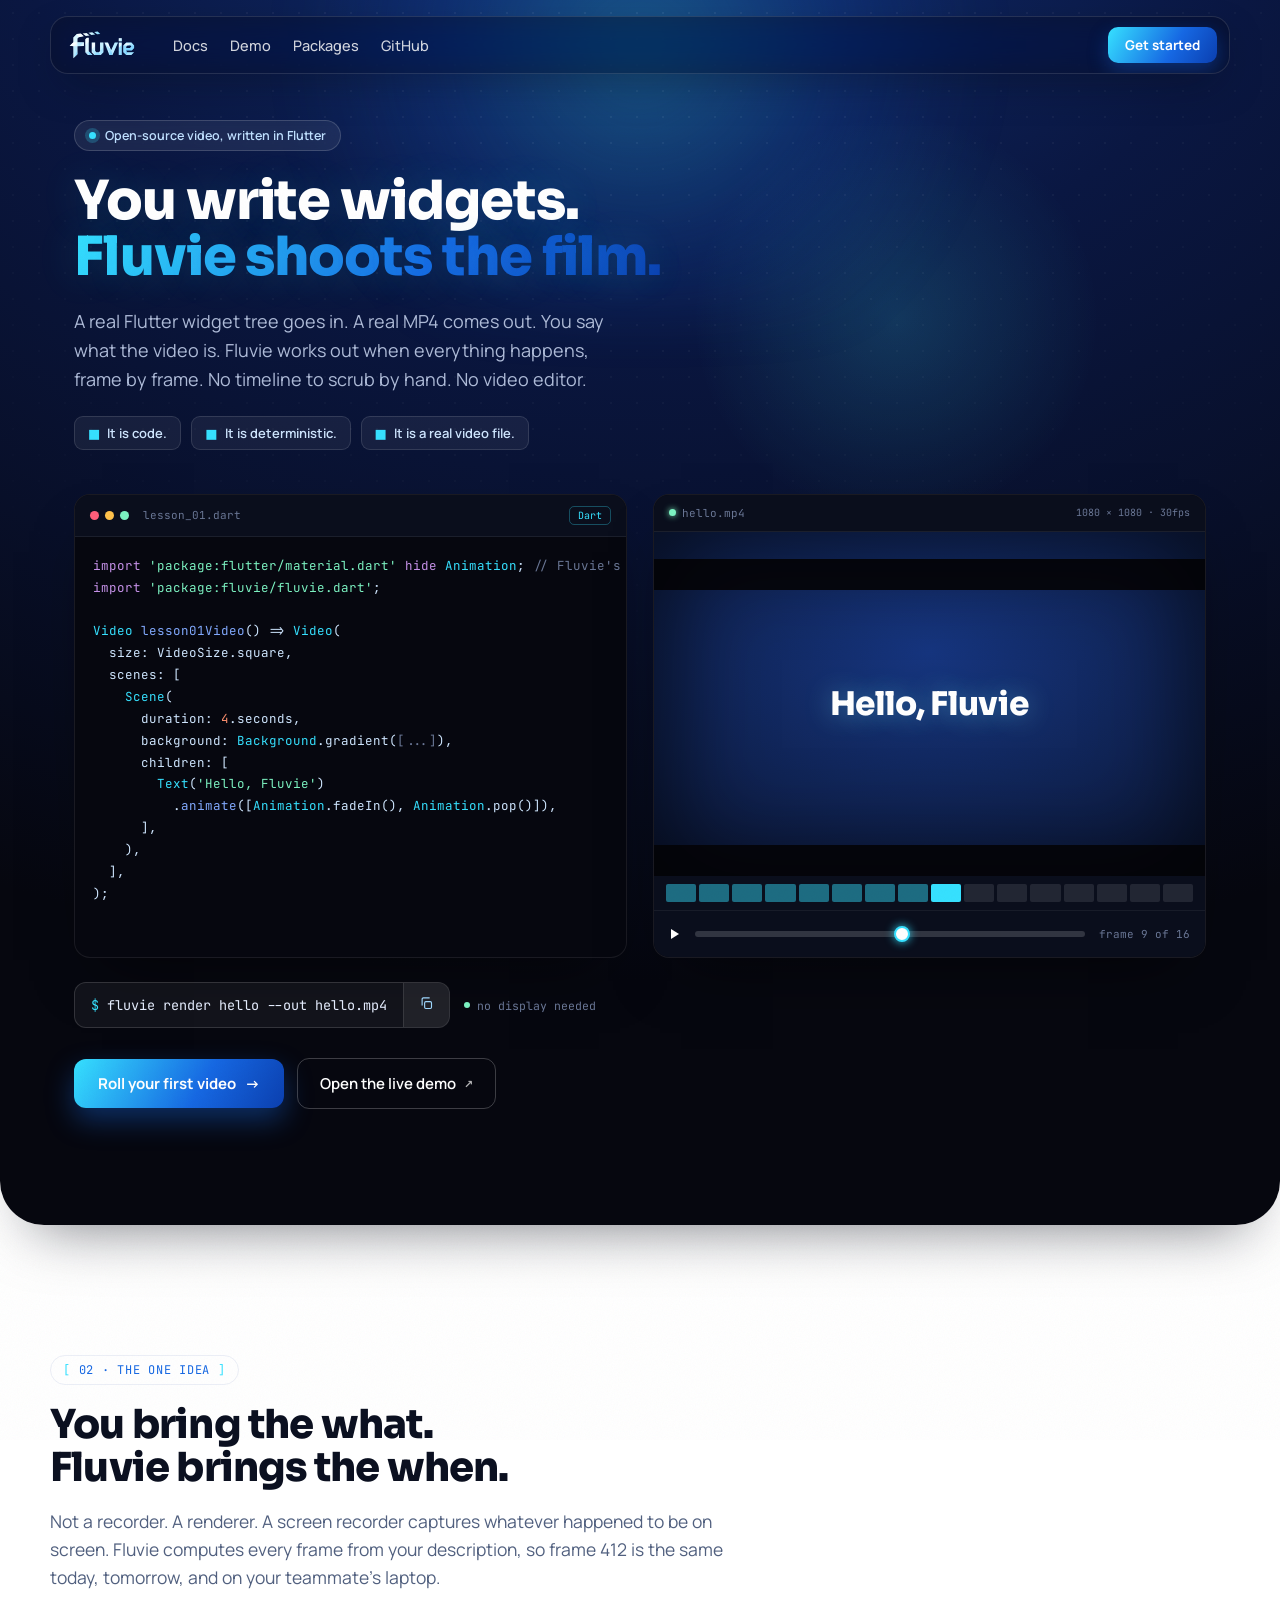
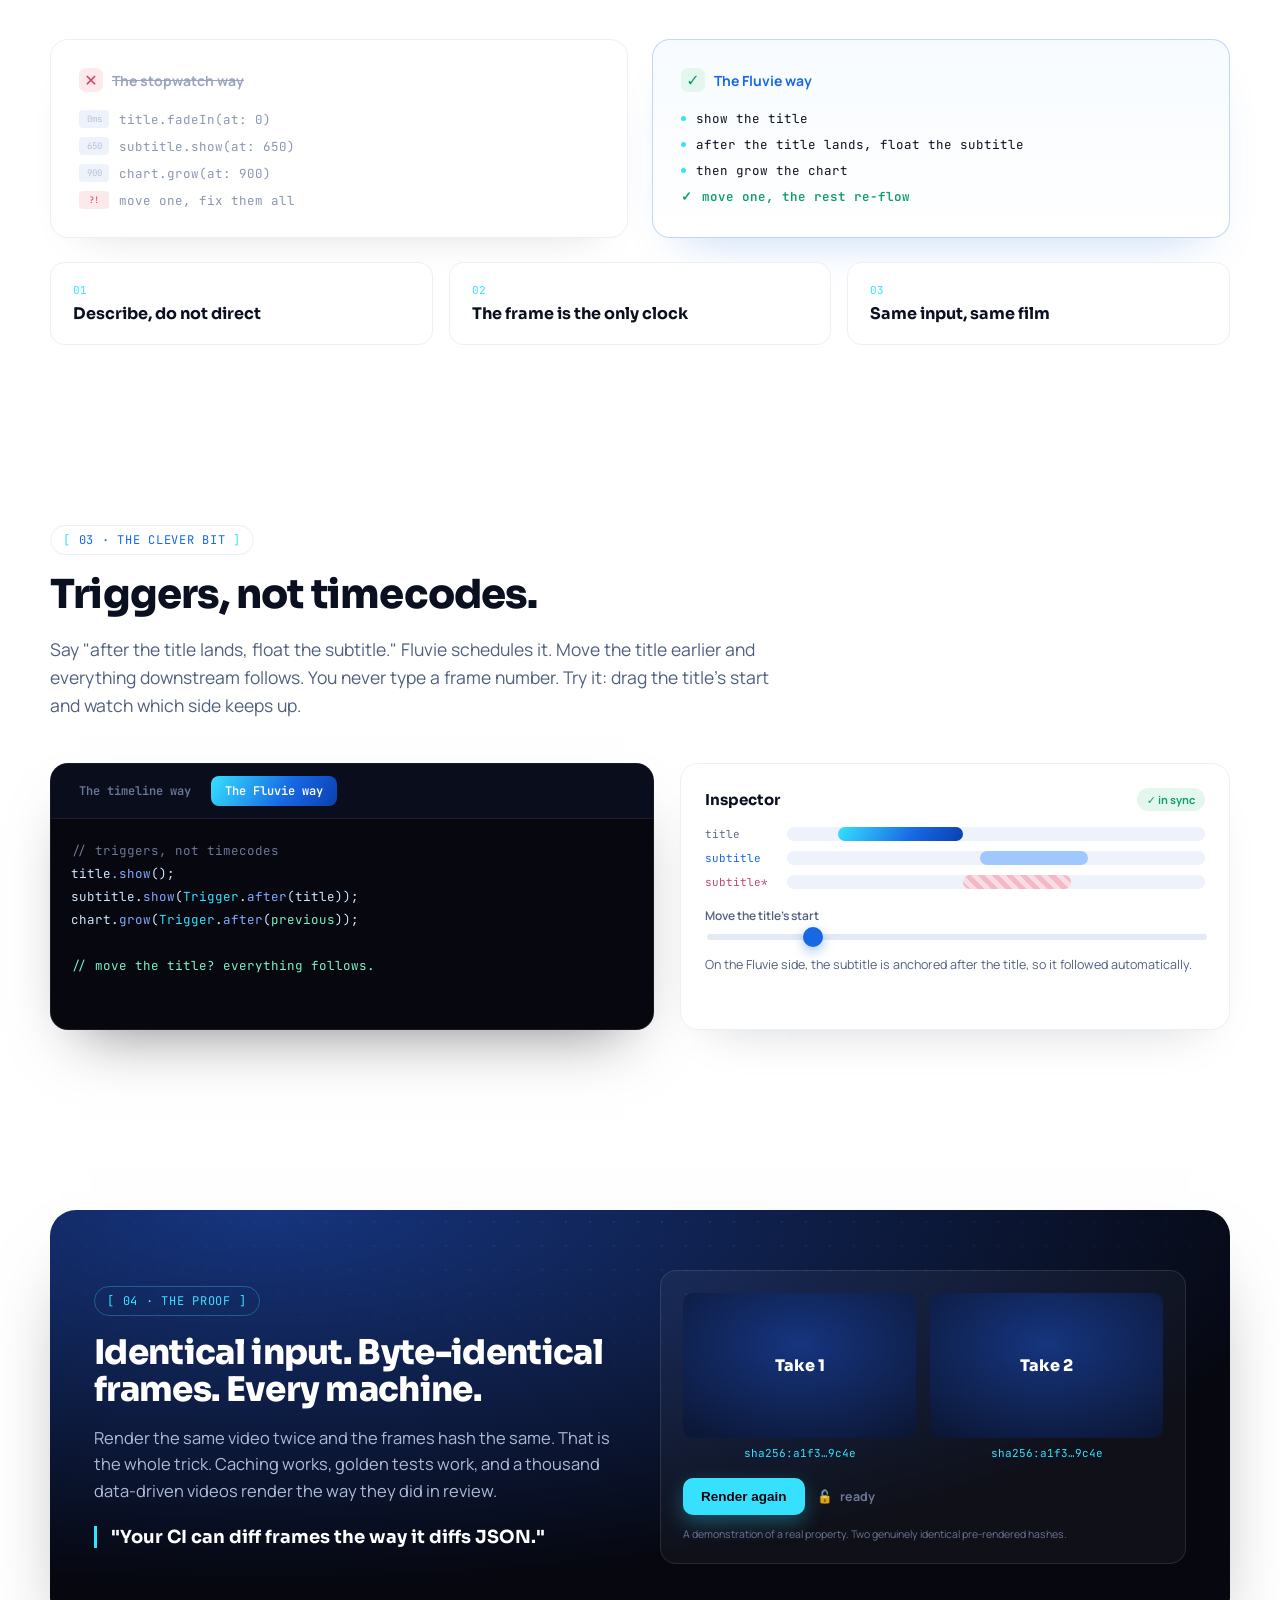
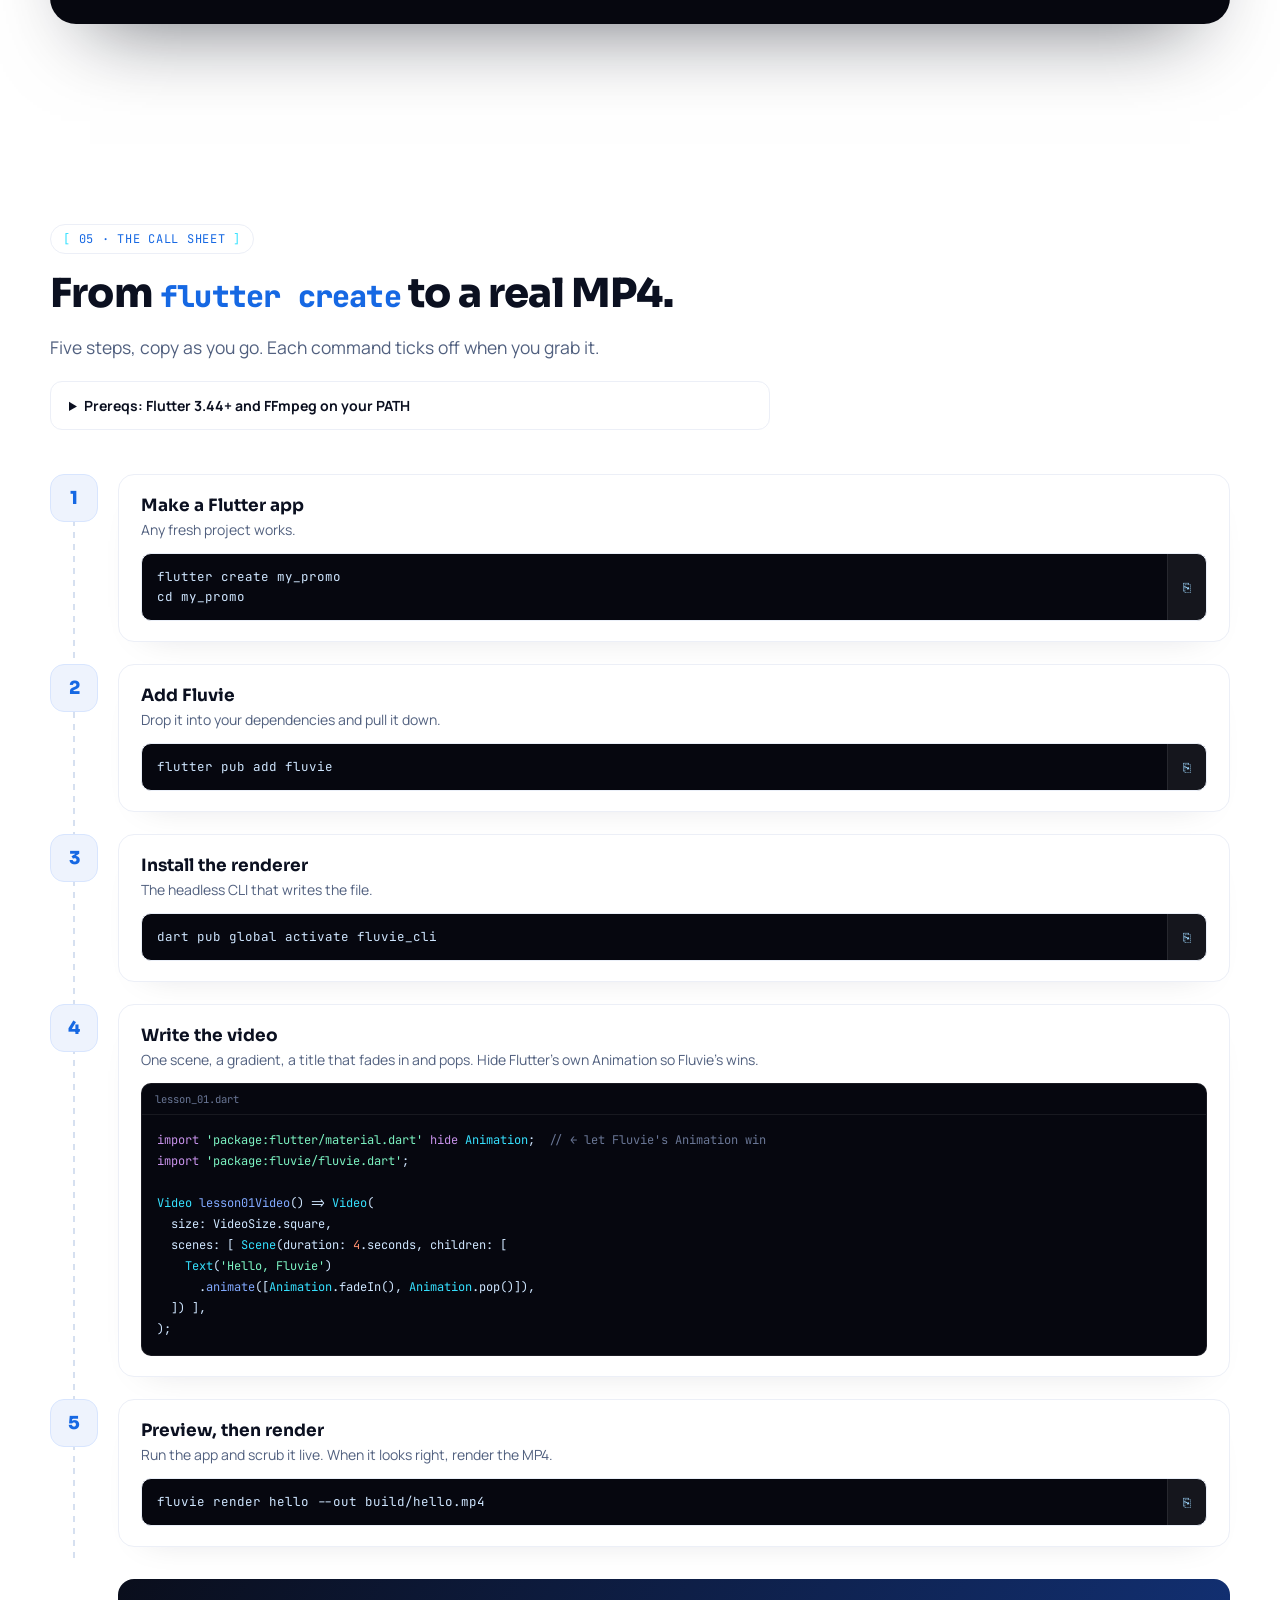
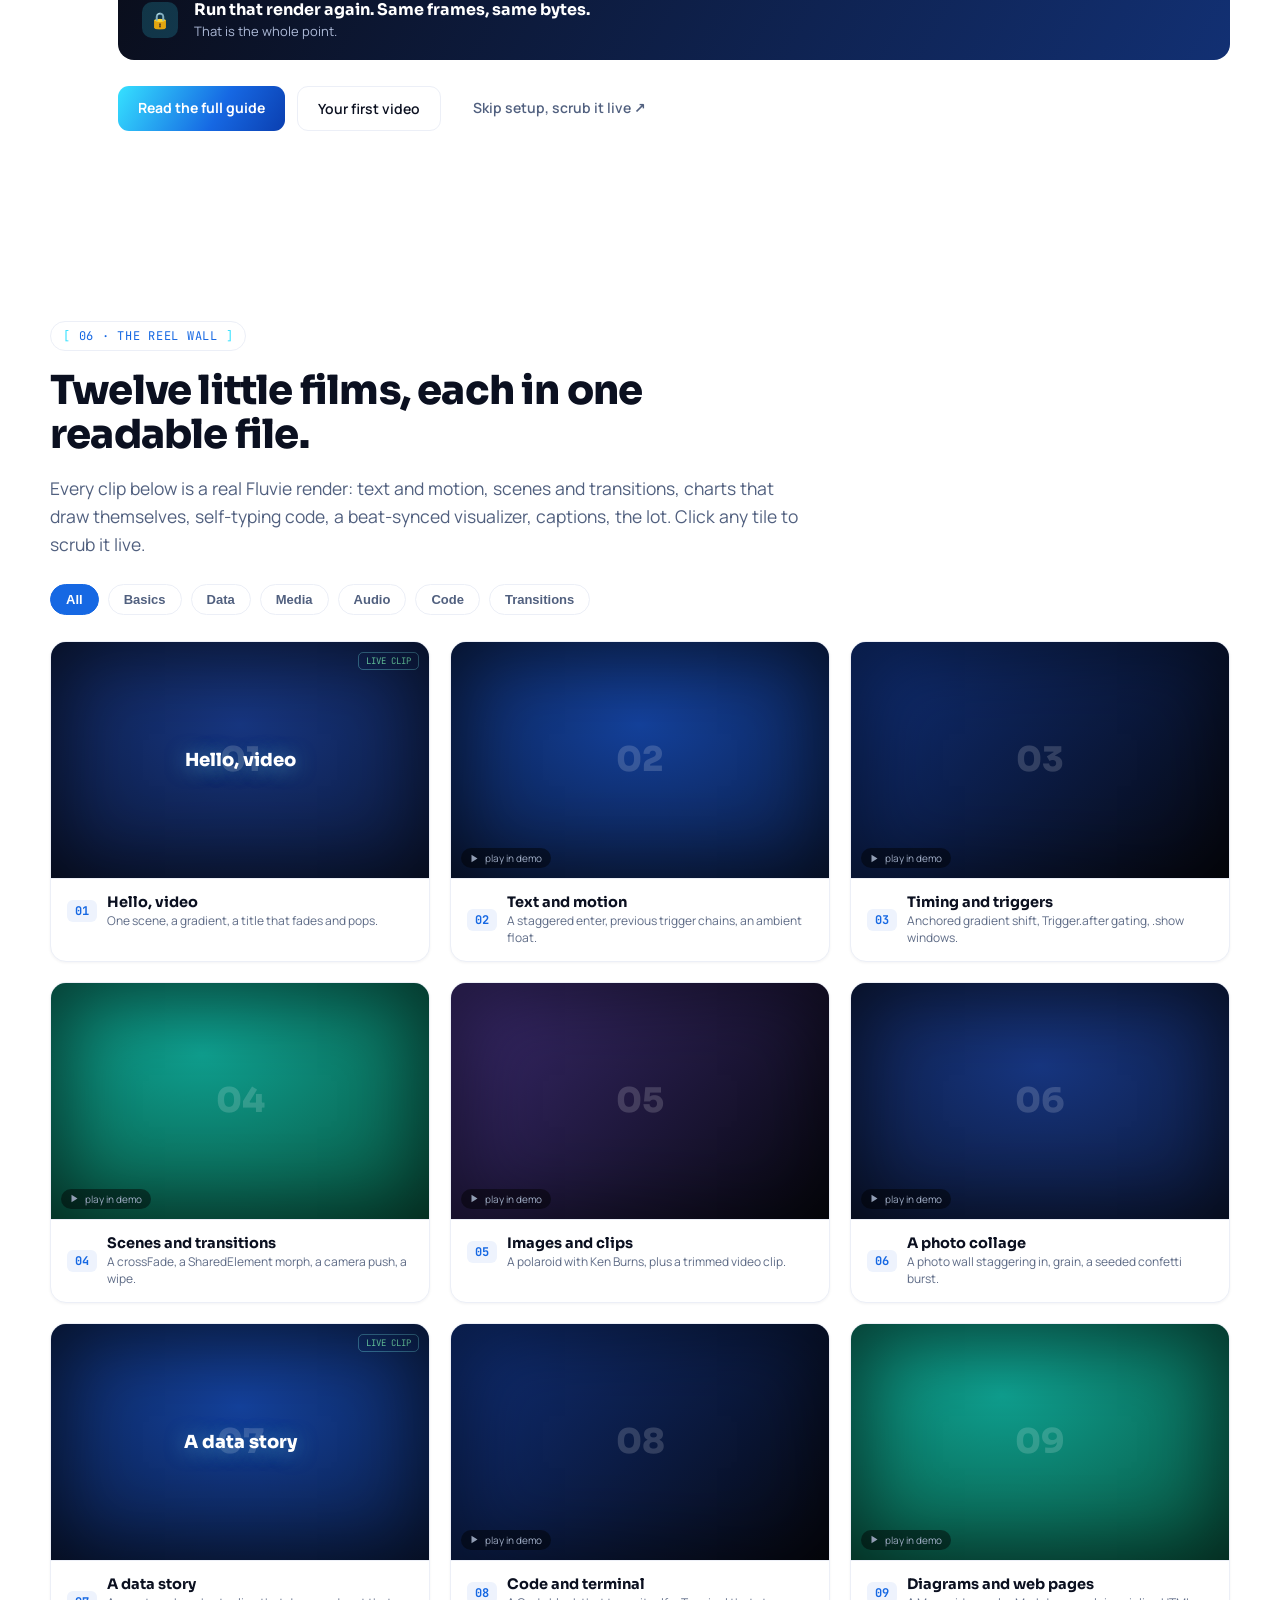
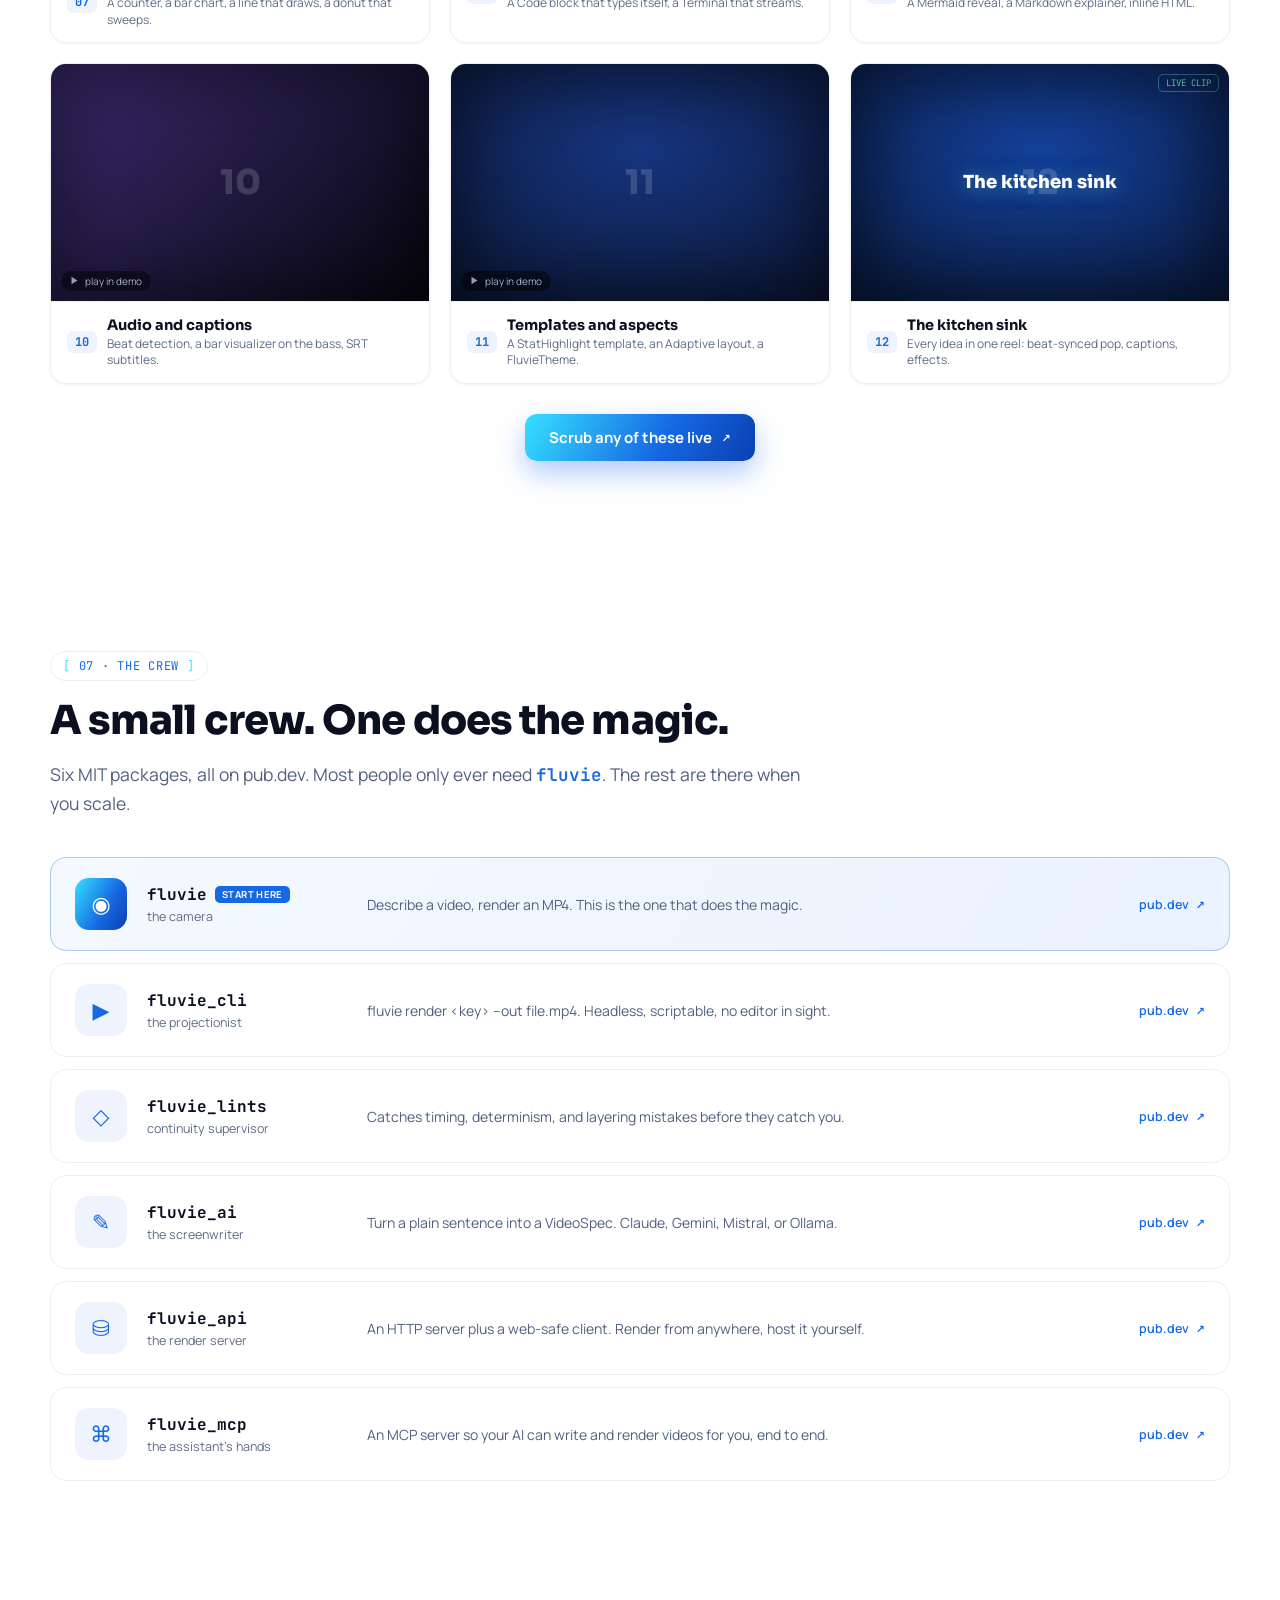
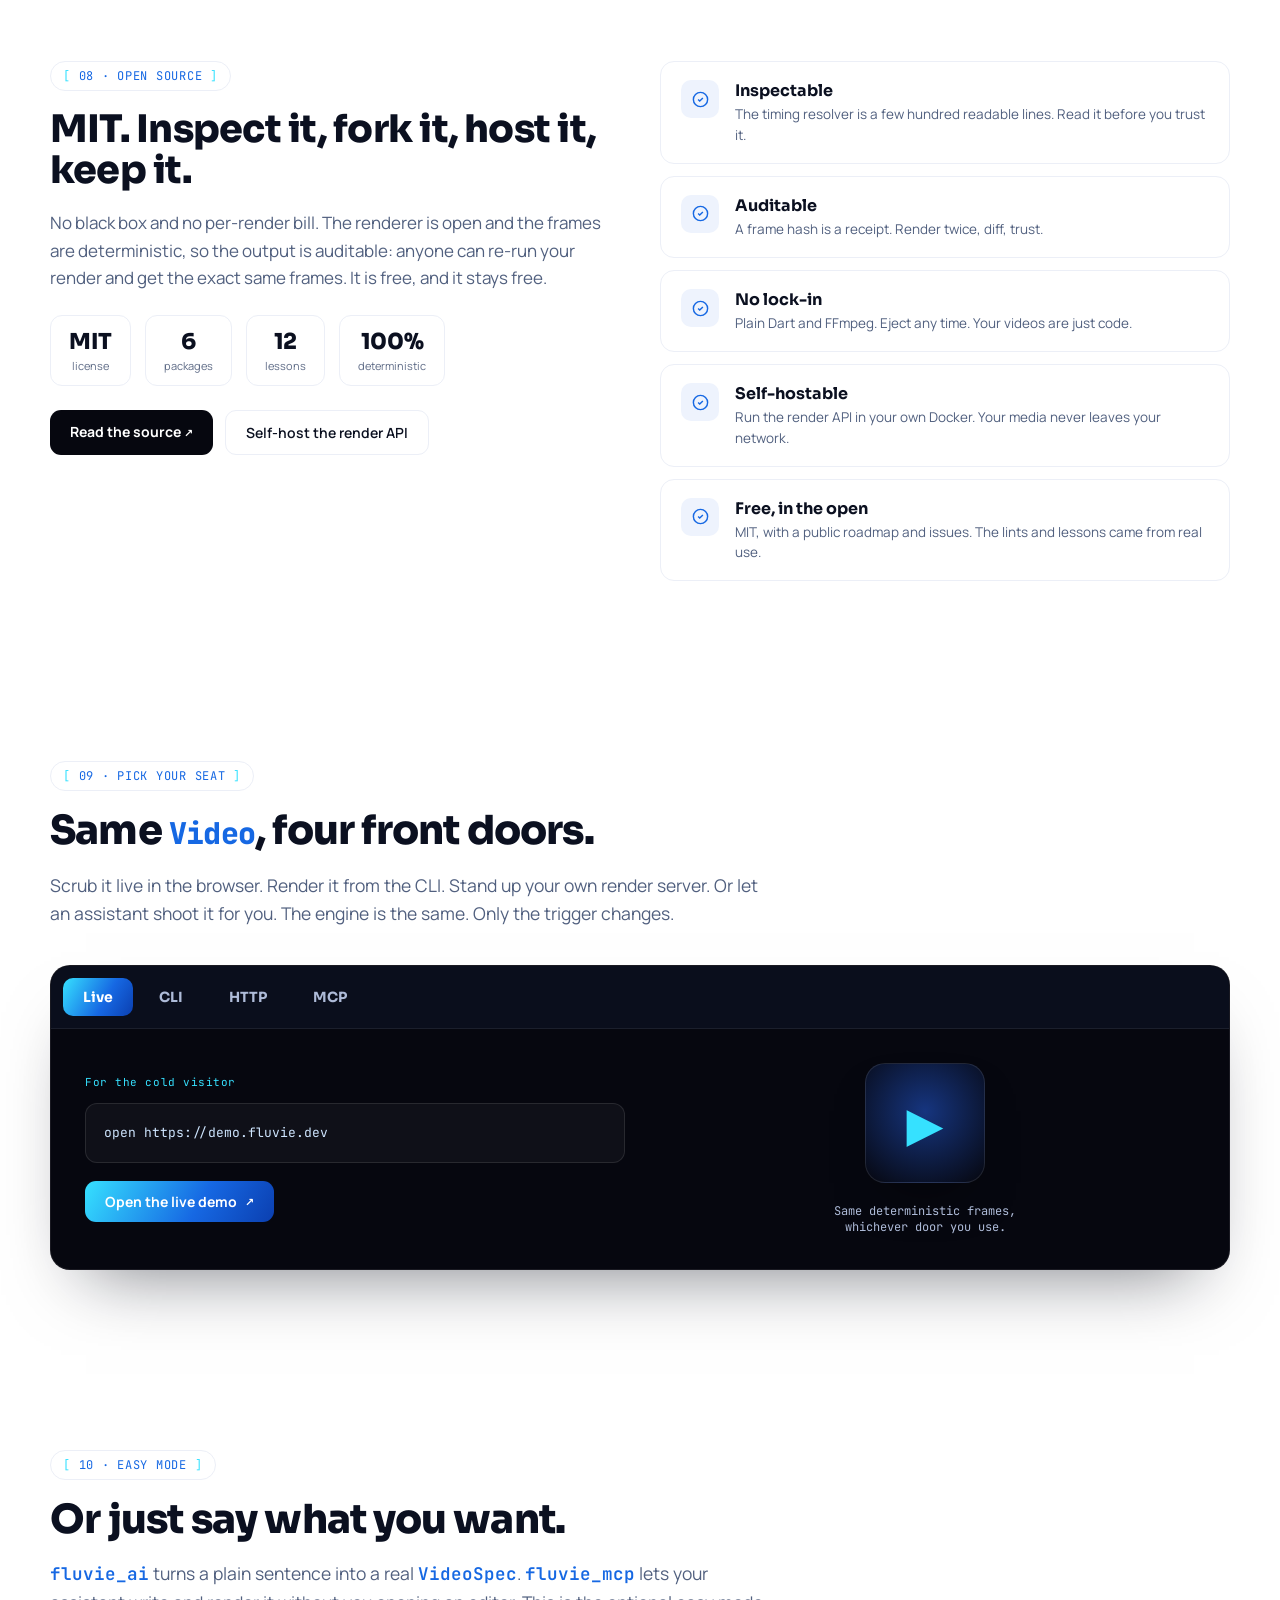
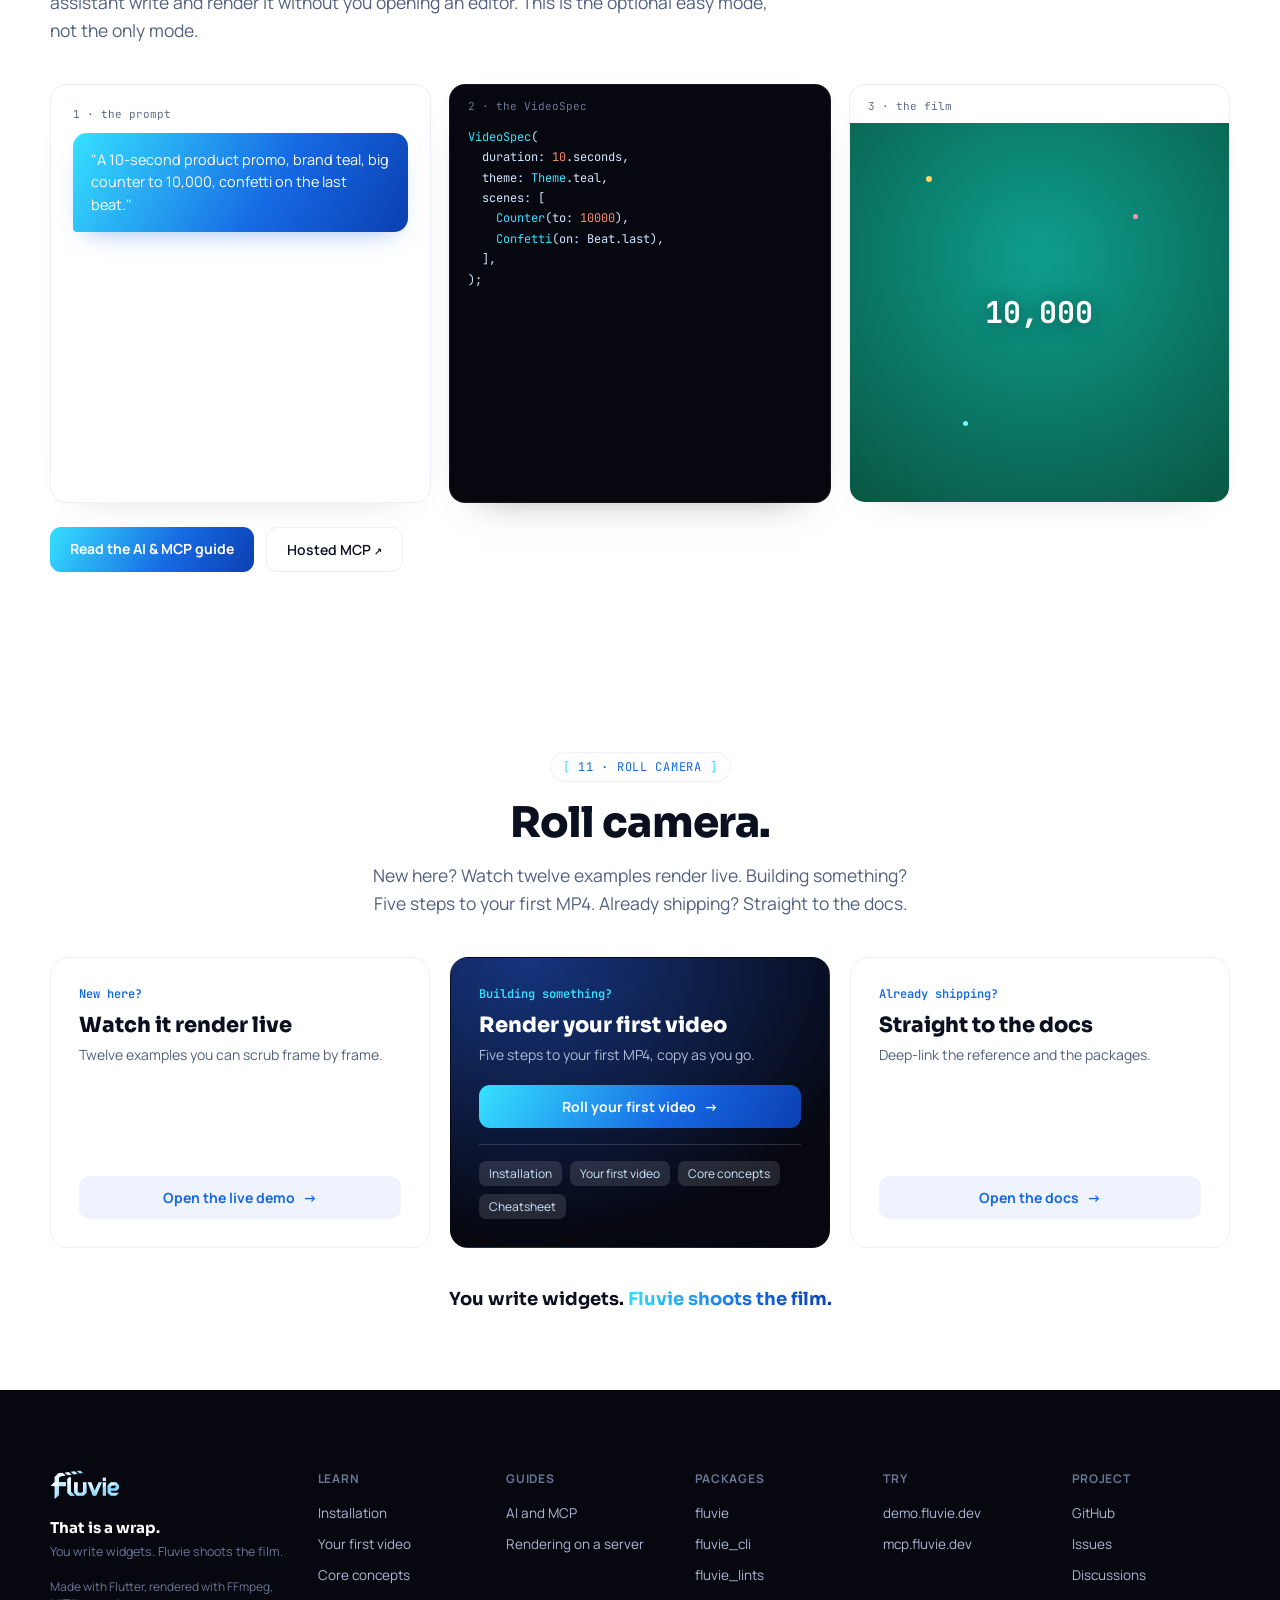
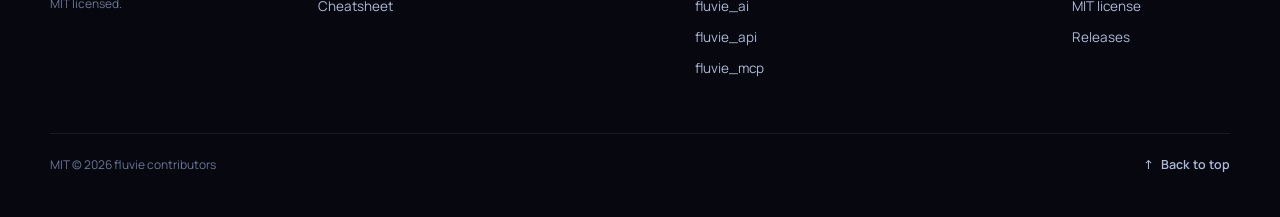
==== commit 453800eb: "Deploy the latest fluvie.dev landing Replace the site with the current landing from the monorepo (we" ====
--- a/index.html
+++ b/index.html
@@ -1,748 +1,1066 @@
 <!DOCTYPE html>
 <html lang="en">
 <head>
-  <meta charset="UTF-8">
-  <meta name="viewport" content="width=device-width, initial-scale=1.0">
-
-  <!-- Primary Meta Tags -->
-  <title>Fluvie - Programmatic Video Generation for Flutter</title>
-  <meta name="title" content="Fluvie - Programmatic Video Generation for Flutter">
-  <meta name="description" content="Create videos programmatically with Flutter. Declarative video composition using familiar widgets. Frame-perfect rendering with FFmpeg encoding.">
-  <meta name="keywords" content="flutter, video, ffmpeg, animation, programmatic video, remotion, video generation, dart, widgets, rendering">
-  <meta name="author" content="Simon Auer">
-
-  <!-- Open Graph / Facebook -->
-  <meta property="og:type" content="website">
-  <meta property="og:url" content="https://fluvie.dev/">
-  <meta property="og:title" content="Fluvie - Programmatic Video Generation for Flutter">
-  <meta property="og:description" content="Create videos programmatically with Flutter widgets. Frame-perfect rendering with FFmpeg encoding.">
-  <meta property="og:image" content="https://fluvie.dev/assets/images/og-image.png">
-
-  <!-- Twitter -->
-  <meta property="twitter:card" content="summary_large_image">
-  <meta property="twitter:url" content="https://fluvie.dev/">
-  <meta property="twitter:title" content="Fluvie - Programmatic Video Generation for Flutter">
-  <meta property="twitter:description" content="Create videos programmatically with Flutter widgets. Frame-perfect rendering with FFmpeg encoding.">
-  <meta property="twitter:image" content="https://fluvie.dev/assets/images/og-image.png">
-
-  <!-- Favicon -->
-  <link rel="icon" type="image/png" sizes="32x32" href="./assets/images/favicon/favicon-32x32.png">
-  <link rel="icon" type="image/png" sizes="16x16" href="./assets/images/favicon/favicon-16x16.png">
-  <link rel="apple-touch-icon" sizes="180x180" href="./assets/images/favicon/apple-touch-icon.png">
-
-  <!-- Stylesheets -->
-  <link rel="stylesheet" href="./assets/css/main.css">
-  <link rel="stylesheet" href="./assets/css/animations.css">
-  <link rel="stylesheet" href="https://cdn.jsdelivr.net/npm/monaco-editor@0.44.0/min/vs/editor/editor.main.css">
-
-  <!-- Schema.org Structured Data -->
-  <script type="application/ld+json">
-  {
-    "@context": "https://schema.org",
-    "@type": "SoftwareApplication",
-    "name": "Fluvie",
-    "description": "Programmatic video generation for Flutter using declarative widgets and FFmpeg encoding",
-    "applicationCategory": "DeveloperApplication",
-    "operatingSystem": "Cross-platform (Linux, macOS, Windows, Web)",
-    "offers": {
-      "@type": "Offer",
-      "price": "0",
-      "priceCurrency": "USD"
-    },
-    "aggregateRating": {
-      "@type": "AggregateRating",
-      "ratingValue": "9.8",
-      "ratingCount": "1"
-    },
-    "creator": {
-      "@type": "Person",
-      "name": "Simon Auer"
-    },
-    "url": "https://fluvie.dev",
-    "softwareVersion": "0.1.0",
-    "datePublished": "2024-11-24",
-    "dateModified": "2025-12-29"
-  }
-  </script>
+<meta charset="utf-8">
+<meta name="viewport" content="width=device-width, initial-scale=1">
+<title>Fluvie — you write widgets, Fluvie shoots the film</title>
+<meta name="description" content="Fluvie is an open-source Dart library that renders a declarative Flutter widget tree to a real MP4. You say what the video is; Fluvie works out when everything happens, frame by frame. Deterministic, headless, MIT.">
+<link rel="icon" type="image/svg+xml" href="fluvie_logo.svg">
+<meta property="og:type" content="website">
+<meta property="og:url" content="https://fluvie.dev">
+<meta property="og:title" content="Fluvie — you write widgets, Fluvie shoots the film">
+<meta property="og:description" content="Open-source video, written in Flutter. A real widget tree goes in, a real MP4 comes out. Deterministic, headless, MIT.">
+<meta property="og:image" content="https://fluvie.dev/og.png">
+<meta property="og:image:width" content="1200">
+<meta property="og:image:height" content="630">
+<meta name="twitter:card" content="summary_large_image">
+<meta name="twitter:title" content="Fluvie — you write widgets, Fluvie shoots the film">
+<meta name="twitter:description" content="Open-source video, written in Flutter. A real widget tree goes in, a real MP4 comes out. Deterministic, headless, MIT.">
+<meta name="twitter:image" content="https://fluvie.dev/og.png">
+<link rel="preconnect" href="https://fonts.googleapis.com">
+<link rel="preconnect" href="https://fonts.gstatic.com" crossorigin>
+<link href="https://fonts.googleapis.com/css2?family=Sora:wght@500;600;700;800&family=Manrope:wght@400;500;600;700&family=JetBrains+Mono:wght@400;500;700&display=swap" rel="stylesheet">
+<style>
+  * { box-sizing: border-box; }
+  html, body { margin: 0; padding: 0; }
+  html { scroll-behavior: smooth; }
+  body { background: #FFFFFF; }
+  ::selection { background: #BBE4FF; color: #0B1020; }
+  a, button { outline: none; }
+  a:focus-visible, button:focus-visible, input:focus-visible, [tabindex]:focus-visible { outline: 2px solid #1668E3; outline-offset: 3px; border-radius: 6px; }
+  .flv-skip { position: fixed; left: 16px; top: -60px; z-index: 90; background: #06070F; color: #fff; padding: 10px 16px; border-radius: 10px; font-family: 'Manrope',sans-serif; font-weight: 600; text-decoration: none; transition: top .2s ease; }
+  .flv-skip:focus { top: 16px; }
+  input[type=range].flv-range { -webkit-appearance: none; appearance: none; height: 6px; border-radius: 6px; background: rgba(255,255,255,0.16); outline: none; }
+  input[type=range].flv-range::-webkit-slider-thumb { -webkit-appearance: none; width: 16px; height: 16px; border-radius: 50%; background: #fff; box-shadow: 0 0 10px rgba(54,225,255,0.9); cursor: pointer; border: 2px solid #36E1FF; }
+  input[type=range].flv-range::-moz-range-thumb { width: 16px; height: 16px; border-radius: 50%; background: #fff; border: 2px solid #36E1FF; cursor: pointer; }
+  input[type=range].flv-lever { -webkit-appearance: none; appearance: none; height: 6px; border-radius: 6px; background: #E3EAF6; }
+  input[type=range].flv-lever::-webkit-slider-thumb { -webkit-appearance: none; width: 20px; height: 20px; border-radius: 50%; background: #1668E3; cursor: grab; box-shadow: 0 4px 12px rgba(22,104,227,0.4); }
+  input[type=range].flv-lever::-moz-range-thumb { width: 20px; height: 20px; border-radius: 50%; background: #1668E3; border: none; cursor: grab; }
+  @keyframes flvGlow { 0%,100%{opacity:.55;transform:scale(1)} 50%{opacity:.9;transform:scale(1.06)} }
+  @keyframes flvFloat { 0%,100%{transform:translateY(0)} 50%{transform:translateY(-14px)} }
+  @keyframes flvFloat2 { 0%,100%{transform:translateY(0)} 50%{transform:translateY(12px)} }
+  @keyframes flvFlare { 0%,100%{opacity:.35;transform:translateX(-8%) scaleX(.9)} 50%{opacity:.7;transform:translateX(8%) scaleX(1.1)} }
+  @keyframes flvWord { 0%,8%{opacity:0;transform:translateY(18px)} 26%,82%{opacity:1;transform:translateY(0)} 100%{opacity:0;transform:translateY(-10px)} }
+  @keyframes flvFadeScale { 0%{opacity:0;transform:scale(.84)} 16%,80%{opacity:1;transform:scale(1)} 100%{opacity:0;transform:scale(1.07)} }
+  @keyframes flvBar { 0%{transform:scaleY(0)} 34%,86%{transform:scaleY(1)} 100%{transform:scaleY(.2)} }
+  @keyframes flvSheen { 0%{transform:translateX(-130%) skewX(-18deg)} 55%,100%{transform:translateX(260%) skewX(-18deg)} }
+  @keyframes flvBlink { 0%,100%{opacity:1} 50%{opacity:.3} }
+  @keyframes flvCaret { 0%,49%{opacity:1} 50%,100%{opacity:0} }
+  @keyframes flvRing { from{stroke-dashoffset:264} to{stroke-dashoffset:70} }
+  @keyframes flvGrain { 0%{transform:translate(0,0)} 25%{transform:translate(-5%,3%)} 50%{transform:translate(4%,-4%)} 75%{transform:translate(-3%,2%)} 100%{transform:translate(0,0)} }
+  @media (max-width: 900px) {
+    .flv-grid-2, .flv-grid-3, .flv-grid-router, .flv-foot { grid-template-columns: 1fr !important; }
+    .flv-pkg-row { grid-template-columns: 44px 1fr !important; }
+    .flv-pkg-row .flv-pkg-line, .flv-pkg-row .flv-pkg-chip { display: none !important; }
+    .flv-nav-links { display: none !important; }
+    h1#hero-h { font-size: 40px !important; }
+    .flv-h2 { font-size: 30px !important; }
+  }
+  @media (prefers-reduced-motion: reduce) { *, *::before, *::after { animation-duration: .001ms !important; animation-iteration-count: 1 !important; transition-duration: .001ms !important; scroll-behavior: auto !important; } }
+</style>
 </head>
 <body>
-  <!-- Navigation -->
-  <header class="header" id="header">
-    <nav class="nav container">
-      <a href="#home" class="nav__logo">
-        <img src="./assets/images/logo.svg" alt="Fluvie Logo" class="nav__logo-img">
+
+<div style="font-family:'Manrope',system-ui,sans-serif; color:#0B1020; background:#FFFFFF; overflow-x:hidden; position:relative; --ink:#0B1020; --soft:#51607F; --muted:#5E6B86; --line:#ECEFF7; --line2:#EAEFF8; --acc:#1668E3; --acc2:#36E1FF; --dark:#06070F; --dpanel:#0A0E1C; --dline:rgba(255,255,255,0.1); --dtext:#AEBBD8; --dmut:#6A7796; --grad:linear-gradient(120deg,#36E1FF,#1668E3 60%,#0B3FB0);">
+
+  <a href="#main" class="flv-skip">Skip to content</a>
+
+  <!-- film grain -->
+  <div aria-hidden="true" style="position:fixed; inset:-60%; z-index:9; pointer-events:none; opacity:0.045; mix-blend-mode:multiply; background-image:url(&quot;data:image/svg+xml,%3Csvg xmlns='http://www.w3.org/2000/svg' width='160' height='160'%3E%3Cfilter id='n'%3E%3CfeTurbulence type='fractalNoise' baseFrequency='0.82' numOctaves='2' stitchTiles='stitch'/%3E%3C/filter%3E%3Crect width='160' height='160' filter='url(%23n)'/%3E%3C/svg%3E&quot;); animation:flvGrain 7s steps(6) infinite;"></div>
+
+  <!-- ambient blurry spots over the white body -->
+  <div aria-hidden="true" style="position:absolute; inset:0; z-index:-1; pointer-events:none; overflow:hidden;">
+    <div style="position:absolute; left:-8%; top:14%; width:560px; height:560px; border-radius:50%; background:radial-gradient(circle,rgba(54,225,255,0.20),transparent 66%); filter:blur(46px); animation:flvGlow 12s ease-in-out infinite;"></div>
+    <div style="position:absolute; right:-10%; top:36%; width:640px; height:640px; border-radius:50%; background:radial-gradient(circle,rgba(22,104,227,0.16),transparent 66%); filter:blur(52px); animation:flvGlow 15s ease-in-out infinite; animation-delay:1s;"></div>
+    <div style="position:absolute; left:10%; top:60%; width:560px; height:560px; border-radius:50%; background:radial-gradient(circle,rgba(110,130,255,0.16),transparent 66%); filter:blur(50px); animation:flvGlow 13s ease-in-out infinite; animation-delay:2s;"></div>
+    <div style="position:absolute; right:6%; top:82%; width:520px; height:520px; border-radius:50%; background:radial-gradient(circle,rgba(54,225,255,0.14),transparent 66%); filter:blur(48px); animation:flvGlow 16s ease-in-out infinite; animation-delay:1.5s;"></div>
+  </div>
+
+  <!-- ============ 0 · NAV ============ -->
+  <header data-flv-nav style="position:fixed; top:16px; left:16px; right:16px; z-index:50; max-width:1180px; margin:0 auto; border-radius:18px; backdrop-filter:saturate(1.6) blur(16px); background:rgba(10,14,30,0.5); border:1px solid rgba(255,255,255,0.12); box-shadow:0 16px 44px -16px rgba(7,11,24,0.6); transition:background .35s ease, border-color .35s ease, padding .35s ease; overflow:hidden;">
+    <nav aria-label="Primary" style="margin:0 auto; padding:10px 12px 10px 18px; display:flex; align-items:center; gap:22px;">
+      <a href="#main" data-flv-logo style="display:flex; align-items:center; text-decoration:none; position:relative;" aria-label="Fluvie home">
+        <img id="navLogo" src="fluvie_logo_inverted.svg" alt="Fluvie" style="height:28px; width:72px; object-fit:contain; object-position:left center; display:block;">
+        <span data-flv-whisper aria-hidden="true" style="position:absolute; left:0; top:100%; margin-top:6px; font-family:'JetBrains Mono',monospace; font-size:10px; white-space:nowrap; color:var(--acc2); opacity:0; transition:opacity .25s ease;">You write widgets. Fluvie shoots the film.</span>
       </a>
-
-      <div class="nav__menu" id="nav-menu">
-        <ul class="nav__list">
-          <li class="nav__item"><a href="#features" class="nav__link">Features</a></li>
-          <li class="nav__item"><a href="#examples" class="nav__link">Examples</a></li>
-          <li class="nav__item"><a href="#templates" class="nav__link">Templates</a></li>
-          <li class="nav__item"><a href="#docs" class="nav__link">Docs</a></li>
-          <li class="nav__item"><a href="#mcp-server" class="nav__link">MCP Server</a></li>
-          <li class="nav__item"><a href="https://github.com/simonerich/fluvie" class="nav__link" target="_blank" rel="noopener">GitHub</a></li>
-          <li class="nav__item"><a href="https://pub.dev/packages/fluvie" class="nav__link nav__link--primary" target="_blank" rel="noopener">pub.dev</a></li>
+      <div class="flv-nav-links" style="display:flex; align-items:center; gap:22px; margin-left:10px;">
+        <a data-flv-navlink href="https://docs.fluvie.dev" style="text-decoration:none; color:rgba(255,255,255,0.82); font-size:14.5px; font-weight:500; transition:color .35s ease;" style-hover="text-decoration:underline; text-underline-offset:5px;">Docs</a>
+        <a data-flv-navlink href="https://demo.fluvie.dev" style="text-decoration:none; color:rgba(255,255,255,0.82); font-size:14.5px; font-weight:500; transition:color .35s ease;" style-hover="text-decoration:underline; text-underline-offset:5px;">Demo</a>
+        <a data-flv-navlink href="#crew" style="text-decoration:none; color:rgba(255,255,255,0.82); font-size:14.5px; font-weight:500; transition:color .35s ease;" style-hover="text-decoration:underline; text-underline-offset:5px;">Packages</a>
+        <a data-flv-navlink href="https://github.com/SimonErich/fluvie" style="text-decoration:none; color:rgba(255,255,255,0.82); font-size:14.5px; font-weight:500; transition:color .35s ease;" style-hover="text-decoration:underline; text-underline-offset:5px;">GitHub</a>
+      </div>
+      <a href="#start" style="margin-left:auto; text-decoration:none; padding:9px 17px; border-radius:10px; color:#fff; font-size:13.5px; font-weight:700; background:var(--grad); box-shadow:0 8px 20px rgba(22,104,227,0.34);" style-hover="transform:translateY(-1px);">Get started</a>
+    </nav>
+    <div aria-hidden="true" style="position:absolute; left:0; bottom:0; height:2px; background:linear-gradient(90deg,#36E1FF,#1668E3); width:0%;" data-flv-progress></div>
+  </header>
+
+  <main id="main">
+
+  <!-- ============ 1 · HERO ============ -->
+  <section data-flv-hero data-section="hero" aria-labelledby="hero-h" style="position:relative; overflow:hidden; background:radial-gradient(125% 92% at 50% -12%, #123073 0%, #0a1742 40%, #06070F 100%); border-bottom-left-radius:44px; border-bottom-right-radius:44px; box-shadow:0 34px 60px -34px rgba(7,11,24,0.55);">
+    <div aria-hidden="true" style="position:absolute; inset:0; background-image:radial-gradient(rgba(255,255,255,0.07) 1px, transparent 1.4px); background-size:26px 26px; mask-image:radial-gradient(120% 80% at 50% 2%, #000 0%, transparent 72%); -webkit-mask-image:radial-gradient(120% 80% at 50% 2%, #000 0%, transparent 72%);"></div>
+    <div aria-hidden="true" data-flv-spot style="position:absolute; inset:0; pointer-events:none; mix-blend-mode:screen; background:radial-gradient(440px circle at var(--mx,70%) var(--my,26%), rgba(54,225,255,0.16), transparent 46%);"></div>
+    <div aria-hidden="true" style="position:absolute; top:-220px; left:50%; transform:translateX(-50%); width:900px; height:540px; background:radial-gradient(circle, rgba(54,225,255,0.26), rgba(22,104,227,0.15) 38%, transparent 66%); filter:blur(26px); animation:flvGlow 9s ease-in-out infinite;"></div>
+
+    <div style="position:relative; max-width:1180px; margin:0 auto; padding:120px 24px 116px;">
+      <div style="max-width:760px;">
+        <div style="display:inline-flex; align-items:center; gap:9px; padding:6px 14px; border:1px solid rgba(255,255,255,0.16); border-radius:30px; background:rgba(255,255,255,0.07); backdrop-filter:blur(8px);">
+          <span aria-hidden="true" style="width:7px; height:7px; border-radius:50%; background:var(--acc2); box-shadow:0 0 0 4px rgba(54,225,255,0.22); animation:flvBlink 2s ease-in-out infinite;"></span>
+          <span style="font-size:12.5px; font-weight:600; color:#BFE0FF;">Open-source video, written in Flutter</span>
+        </div>
+        <h1 id="hero-h" style="font-family:'Sora',sans-serif; font-weight:800; font-size:54px; line-height:1.04; letter-spacing:-0.02em; margin:22px 0 0; color:#fff; text-shadow:0 2px 40px rgba(54,225,255,0.18);">You write widgets.<br><span style="background:var(--grad); -webkit-background-clip:text; background-clip:text; color:transparent;">Fluvie shoots the film.</span></h1>
+        <p style="font-size:18px; line-height:1.6; color:var(--dtext); max-width:560px; margin:22px 0 0;">A real Flutter widget tree goes in. A real MP4 comes out. You say what the video is. Fluvie works out when everything happens, frame by frame. No timeline to scrub by hand. No video editor.</p>
+        <div role="list" style="display:flex; flex-wrap:wrap; gap:10px; margin-top:22px;">
+          <span role="listitem" style="display:inline-flex; align-items:center; gap:7px; padding:7px 13px; border-radius:9px; background:rgba(255,255,255,0.06); border:1px solid rgba(255,255,255,0.12); font-size:13px; font-weight:600; color:#CFE6FF;"><span aria-hidden="true" style="color:var(--acc2);">&#9632;</span> It is code.</span>
+          <span role="listitem" style="display:inline-flex; align-items:center; gap:7px; padding:7px 13px; border-radius:9px; background:rgba(255,255,255,0.06); border:1px solid rgba(255,255,255,0.12); font-size:13px; font-weight:600; color:#CFE6FF;"><span aria-hidden="true" style="color:var(--acc2);">&#9632;</span> It is deterministic.</span>
+          <span role="listitem" style="display:inline-flex; align-items:center; gap:7px; padding:7px 13px; border-radius:9px; background:rgba(255,255,255,0.06); border:1px solid rgba(255,255,255,0.12); font-size:13px; font-weight:600; color:#CFE6FF;"><span aria-hidden="true" style="color:var(--acc2);">&#9632;</span> It is a real video file.</span>
+        </div>
+      </div>
+
+      <!-- split: code in, film out -->
+      <div class="flv-grid-2" style="margin-top:44px; display:grid; grid-template-columns:1fr 1fr; gap:26px; align-items:stretch;">
+        <!-- code -->
+        <div style="border-radius:16px; overflow:hidden; background:#06070F; border:1px solid rgba(255,255,255,0.08); box-shadow:0 30px 60px -28px rgba(0,0,0,0.6);">
+          <div style="display:flex; align-items:center; gap:8px; padding:11px 15px; border-bottom:1px solid rgba(255,255,255,0.07); background:#0A0E1C;">
+            <span aria-hidden="true" style="display:flex; gap:6px;"><i style="width:9px;height:9px;border-radius:50%;background:#FF5E7A;"></i><i style="width:9px;height:9px;border-radius:50%;background:#FFC24B;"></i><i style="width:9px;height:9px;border-radius:50%;background:#7CF3C2;"></i></span>
+            <span style="font-family:'JetBrains Mono',monospace; font-size:11px; color:var(--dmut); margin-left:6px;">lesson_01.dart</span>
+            <span style="margin-left:auto; font-family:'JetBrains Mono',monospace; font-size:10px; color:var(--acc2); padding:2px 8px; border:1px solid rgba(54,225,255,0.3); border-radius:5px;">Dart</span>
+          </div>
+          <pre style="margin:0; padding:18px; font-family:'JetBrains Mono',monospace; font-size:12.5px; line-height:1.75; color:#CFE6FF; overflow:auto;"><span style="color:#C792EA;">import</span> <span style="color:#7CF3C2;">'package:flutter/material.dart'</span> <span style="color:#C792EA;">hide</span> <span style="color:#36E1FF;">Animation</span>; <span style="color:#6A7796;">// Fluvie's wins</span>
+<span style="color:#C792EA;">import</span> <span style="color:#7CF3C2;">'package:fluvie/fluvie.dart'</span>;
+
+<span style="color:#36E1FF;">Video</span> <span style="color:#82AAFF;">lesson01Video</span>() => <span style="color:#36E1FF;">Video</span>(
+  size: VideoSize.square,
+  scenes: [
+    <span style="color:#36E1FF;">Scene</span>(
+      duration: <span style="color:#F78C6C;">4</span>.seconds,
+      background: <span style="color:#36E1FF;">Background</span>.gradient(<span style="color:#6A7796;">[...]</span>),
+      children: [
+        <span style="color:#36E1FF;">Text</span>(<span style="color:#7CF3C2;">'Hello, Fluvie'</span>)
+          .<span style="color:#82AAFF;">animate</span>([<span style="color:#36E1FF;">Animation</span>.fadeIn(), <span style="color:#36E1FF;">Animation</span>.pop()]),
+      ],
+    ),
+  ],
+);</pre>
+        </div>
+
+        <!-- film -->
+        <div style="border-radius:16px; overflow:hidden; background:#06070F; border:1px solid rgba(255,255,255,0.08); box-shadow:0 30px 60px -28px rgba(0,0,0,0.6); display:flex; flex-direction:column;">
+          <div style="display:flex; align-items:center; gap:8px; padding:11px 15px; border-bottom:1px solid rgba(255,255,255,0.07); background:#0A0E1C;">
+            <span style="display:inline-flex; align-items:center; gap:6px; font-family:'JetBrains Mono',monospace; font-size:11px; color:var(--dmut);"><span aria-hidden="true" style="width:7px;height:7px;border-radius:50%;background:#7CF3C2;box-shadow:0 0 6px #7CF3C2;"></span> hello.mp4</span>
+            <span style="margin-left:auto; font-family:'JetBrains Mono',monospace; font-size:10px; color:var(--dmut);">1080 &times; 1080 &middot; 30fps</span>
+          </div>
+          <!-- preview stage -->
+          <div style="position:relative; aspect-ratio:16/10; background:radial-gradient(120% 120% at 50% 35%,#16357f,#06070F); overflow:hidden; display:flex; align-items:center; justify-content:center;">
+            <div aria-hidden="true" style="position:absolute; top:8%; left:0; right:0; height:9%; background:#06070F;"></div>
+            <div aria-hidden="true" style="position:absolute; bottom:0; left:0; right:0; height:9%; background:#06070F;"></div>
+            <span id="heroTitle" style="font-family:'Sora',sans-serif; font-weight:800; font-size:34px; letter-spacing:-0.02em; color:#fff; text-shadow:0 2px 28px rgba(124,243,255,0.4); opacity:1; transform:scale(0.96); transition:opacity .12s linear, transform .12s linear;">Hello, Fluvie</span>
+            <div aria-hidden="true" style="position:absolute; inset:0; box-shadow:inset 0 0 90px 20px rgba(0,0,0,0.5); pointer-events:none;"></div>
+          </div>
+          <!-- filmstrip -->
+          <div id="heroStrip" aria-hidden="true" style="display:flex; gap:3px; padding:8px 12px; background:#0A0E1C;"></div>
+          <!-- scrubber -->
+          <div style="display:flex; align-items:center; gap:12px; padding:12px 15px; background:#0A0E1C; border-top:1px solid rgba(255,255,255,0.06);">
+            <span aria-hidden="true" style="color:#fff;"><svg width="12" height="12" viewBox="0 0 12 12" fill="currentColor"><path d="M2 1l8 5-8 5z"/></svg></span>
+            <input type="range" class="flv-range" min="0" max="15" value="8" id="heroRange" style="flex:1;" aria-label="Scrub the preview, frame by frame" aria-valuetext="frame 9 of 16" />
+            <span id="heroFrameText" style="font-family:'JetBrains Mono',monospace; font-size:11px; color:var(--dmut); min-width:74px; text-align:right;">frame 9 of 16</span>
+          </div>
+        </div>
+      </div>
+
+      <!-- render line -->
+      <div style="margin-top:24px; display:flex; flex-wrap:wrap; align-items:center; gap:14px;">
+        <div style="display:flex; align-items:center; max-width:420px; border:1px solid rgba(255,255,255,0.14); border-radius:12px; overflow:hidden; background:rgba(255,255,255,0.05);">
+          <span style="padding:13px 16px; font-family:'JetBrains Mono',monospace; font-size:13.5px; color:#E6EEFF; flex:1;"><span style="color:var(--acc2);">$</span> fluvie render hello --out hello.mp4</span>
+          <button aria-label="Copy the render command" id="copyRenderBtn" data-cmd="fluvie render hello --out hello.mp4" style="border:none; cursor:pointer; padding:13px 15px; background:rgba(255,255,255,0.06); color:#9FD8FF; border-left:1px solid rgba(255,255,255,0.1); align-self:stretch;" style-hover="background:rgba(54,225,255,0.18); color:#fff;">
+            <span aria-hidden="true"><svg width="15" height="15" viewBox="0 0 24 24" fill="none" stroke="currentColor" stroke-width="1.8"><rect x="9" y="9" width="11" height="11" rx="2"/><path d="M5 15V5a2 2 0 0 1 2-2h10"/></svg></span>
+          </button>
+        </div>
+        <span style="font-family:'JetBrains Mono',monospace; font-size:11.5px; color:var(--dmut); display:inline-flex; align-items:center; gap:7px;"><span aria-hidden="true" style="width:6px;height:6px;border-radius:50%;background:#7CF3C2;"></span> no display needed</span>
+        <span id="copyRenderMsg" aria-live="polite" style="font-size:12.5px; color:#7CF3C2; font-weight:600;"></span>
+      </div>
+
+      <!-- hero CTAs -->
+      <div style="display:flex; flex-wrap:wrap; align-items:center; gap:13px; margin-top:30px;">
+        <a href="#start" style="display:inline-flex; align-items:center; gap:9px; text-decoration:none; padding:14px 24px; border-radius:12px; color:#fff; font-size:15px; font-weight:700; background:var(--grad); box-shadow:0 12px 28px rgba(22,104,227,0.4);" style-hover="transform:translateY(-1px); box-shadow:0 16px 34px rgba(22,104,227,0.5);">Roll your first video <span aria-hidden="true">&rarr;</span></a>
+        <a href="https://demo.fluvie.dev" style="display:inline-flex; align-items:center; gap:8px; text-decoration:none; padding:14px 22px; border-radius:12px; color:#fff; font-size:15px; font-weight:600; border:1px solid rgba(255,255,255,0.22); background:transparent;" style-hover="border-color:var(--acc2); color:var(--acc2);">Open the live demo <span aria-hidden="true" style="font-size:11px; opacity:.7;">&#8599;</span></a>
+      </div>
+    </div>
+  </section>
+
+  <!-- ============ 2 · THE ONE IDEA ============ -->
+  <section data-section="idea" aria-labelledby="idea-h" style="position:relative; padding:130px 24px 90px;">
+    <div style="max-width:1180px; margin:0 auto;">
+      <div style="max-width:720px;">
+        <span style="display:inline-flex; align-items:center; gap:8px; font-family:'JetBrains Mono',monospace; font-size:12px; letter-spacing:0.06em; color:var(--acc); border:1px solid var(--line); padding:6px 12px; border-radius:30px; background:#fff;"><span aria-hidden="true" style="color:var(--acc2);">[</span> 02 &middot; THE ONE IDEA <span aria-hidden="true" style="color:var(--acc2);">]</span></span>
+        <h2 id="idea-h" class="flv-h2" style="font-family:'Sora',sans-serif; font-weight:800; font-size:40px; letter-spacing:-0.02em; line-height:1.08; margin:18px 0 0;">You bring the what.<br>Fluvie brings the when.</h2>
+        <p style="font-size:17.5px; line-height:1.6; color:var(--soft); margin:18px 0 0;">Not a recorder. A renderer. A screen recorder captures whatever happened to be on screen. Fluvie computes every frame from your description, so frame 412 is the same today, tomorrow, and on your teammate's laptop.</p>
+      </div>
+
+      <div class="flv-grid-2" style="margin-top:48px; display:grid; grid-template-columns:1fr 1fr; gap:24px; align-items:stretch;">
+        <!-- old way -->
+        <div style="border-radius:18px; border:1px solid var(--line); background:#fff; padding:28px; box-shadow:0 20px 44px -32px rgba(11,16,32,0.2);">
+          <div style="display:flex; align-items:center; gap:9px; margin-bottom:18px;"><span aria-hidden="true" style="display:inline-flex; width:24px; height:24px; align-items:center; justify-content:center; border-radius:7px; background:#FCE9EC; color:#D7415E;">&#10005;</span><span style="font-weight:700; font-size:14px; color:#9aa5bd; text-decoration:line-through;">The stopwatch way</span></div>
+          <div style="display:flex; flex-direction:column; gap:9px;">
+            <div style="display:flex; align-items:center; gap:10px; font-family:'JetBrains Mono',monospace; font-size:12.5px; color:#8a96b3;"><span style="display:inline-flex; width:30px; height:18px; border-radius:4px; background:#EEF2FB; align-items:center; justify-content:center; font-size:9px; color:#B7C2D8;">0ms</span> title.fadeIn(at: 0)</div>
+            <div style="display:flex; align-items:center; gap:10px; font-family:'JetBrains Mono',monospace; font-size:12.5px; color:#8a96b3;"><span style="display:inline-flex; width:30px; height:18px; border-radius:4px; background:#EEF2FB; align-items:center; justify-content:center; font-size:9px; color:#B7C2D8;">650</span> subtitle.show(at: 650)</div>
+            <div style="display:flex; align-items:center; gap:10px; font-family:'JetBrains Mono',monospace; font-size:12.5px; color:#8a96b3;"><span style="display:inline-flex; width:30px; height:18px; border-radius:4px; background:#EEF2FB; align-items:center; justify-content:center; font-size:9px; color:#B7C2D8;">900</span> chart.grow(at: 900)</div>
+            <div style="display:flex; align-items:center; gap:10px; font-family:'JetBrains Mono',monospace; font-size:12.5px; color:#8a96b3;"><span style="display:inline-flex; width:30px; height:18px; border-radius:4px; background:#FCE9EC; align-items:center; justify-content:center; font-size:9px; color:#D7415E;">?!</span> move one, fix them all</div>
+          </div>
+        </div>
+        <!-- fluvie way -->
+        <div style="border-radius:18px; border:1px solid rgba(22,104,227,0.25); background:linear-gradient(180deg,#F7FBFF,#fff); padding:28px; box-shadow:0 24px 50px -30px rgba(22,104,227,0.35);">
+          <div style="display:flex; align-items:center; gap:9px; margin-bottom:18px;"><span aria-hidden="true" style="display:inline-flex; width:24px; height:24px; align-items:center; justify-content:center; border-radius:7px; background:#E4F7EE; color:#0E9E6E;">&#10003;</span><span style="font-weight:700; font-size:14px; color:var(--acc);">The Fluvie way</span></div>
+          <div style="display:flex; flex-direction:column; gap:9px;">
+            <div style="display:flex; align-items:center; gap:10px; font-family:'JetBrains Mono',monospace; font-size:12.5px; color:var(--ink);"><span aria-hidden="true" style="width:5px; height:5px; border-radius:50%; background:var(--acc2);"></span> show the title</div>
+            <div style="display:flex; align-items:center; gap:10px; font-family:'JetBrains Mono',monospace; font-size:12.5px; color:var(--ink);"><span aria-hidden="true" style="width:5px; height:5px; border-radius:50%; background:var(--acc2);"></span> after the title lands, float the subtitle</div>
+            <div style="display:flex; align-items:center; gap:10px; font-family:'JetBrains Mono',monospace; font-size:12.5px; color:var(--ink);"><span aria-hidden="true" style="width:5px; height:5px; border-radius:50%; background:var(--acc2);"></span> then grow the chart</div>
+            <div style="display:flex; align-items:center; gap:10px; font-family:'JetBrains Mono',monospace; font-size:12.5px; color:#0E9E6E; font-weight:600;"><span aria-hidden="true">&#10003;</span> move one, the rest re-flow</div>
+          </div>
+        </div>
+      </div>
+
+      <div class="flv-grid-3" style="margin-top:24px; display:grid; grid-template-columns:repeat(3,1fr); gap:16px;">
+        <div style="border-radius:14px; border:1px solid var(--line); background:#fff; padding:20px 22px; transition:transform .25s ease, box-shadow .25s ease, border-color .25s ease;" style-hover="transform:translateY(-3px); box-shadow:0 18px 36px -24px rgba(11,16,32,0.2); border-color:#BFE6FF;"><div style="font-family:'JetBrains Mono',monospace; font-size:11px; color:var(--acc2); margin-bottom:6px;">01</div><div style="font-family:'Sora',sans-serif; font-weight:700; font-size:16px;">Describe, do not direct</div></div>
+        <div style="border-radius:14px; border:1px solid var(--line); background:#fff; padding:20px 22px; transition:transform .25s ease, box-shadow .25s ease, border-color .25s ease;" style-hover="transform:translateY(-3px); box-shadow:0 18px 36px -24px rgba(11,16,32,0.2); border-color:#BFE6FF;"><div style="font-family:'JetBrains Mono',monospace; font-size:11px; color:var(--acc2); margin-bottom:6px;">02</div><div style="font-family:'Sora',sans-serif; font-weight:700; font-size:16px;">The frame is the only clock</div></div>
+        <div style="border-radius:14px; border:1px solid var(--line); background:#fff; padding:20px 22px; transition:transform .25s ease, box-shadow .25s ease, border-color .25s ease;" style-hover="transform:translateY(-3px); box-shadow:0 18px 36px -24px rgba(11,16,32,0.2); border-color:#BFE6FF;"><div style="font-family:'JetBrains Mono',monospace; font-size:11px; color:var(--acc2); margin-bottom:6px;">03</div><div style="font-family:'Sora',sans-serif; font-weight:700; font-size:16px;">Same input, same film</div></div>
+      </div>
+    </div>
+  </section>
+
+  <!-- ============ 3 · TRIGGERS ============ -->
+  <section data-section="triggers" aria-labelledby="trig-h" style="position:relative; padding:90px 24px;">
+    <div style="max-width:1180px; margin:0 auto;">
+      <div style="max-width:720px;">
+        <span style="display:inline-flex; align-items:center; gap:8px; font-family:'JetBrains Mono',monospace; font-size:12px; letter-spacing:0.06em; color:var(--acc); border:1px solid var(--line); padding:6px 12px; border-radius:30px; background:#fff;"><span aria-hidden="true" style="color:var(--acc2);">[</span> 03 &middot; THE CLEVER BIT <span aria-hidden="true" style="color:var(--acc2);">]</span></span>
+        <h2 id="trig-h" class="flv-h2" style="font-family:'Sora',sans-serif; font-weight:800; font-size:40px; letter-spacing:-0.02em; line-height:1.08; margin:18px 0 0;">Triggers, not timecodes.</h2>
+        <p style="font-size:17.5px; line-height:1.6; color:var(--soft); margin:18px 0 0;">Say "after the title lands, float the subtitle." Fluvie schedules it. Move the title earlier and everything downstream follows. You never type a frame number. Try it: drag the title's start and watch which side keeps up.</p>
+      </div>
+
+      <div class="flv-grid-2" style="margin-top:44px; display:grid; grid-template-columns:1.1fr 1fr; gap:26px; align-items:stretch;">
+        <!-- code toggle -->
+        <div style="border-radius:18px; overflow:hidden; background:#06070F; border:1px solid rgba(255,255,255,0.08); box-shadow:0 30px 60px -30px rgba(0,0,0,0.5);">
+          <div role="tablist" aria-label="Timing style" style="display:flex; gap:6px; padding:12px 14px; background:#0A0E1C; border-bottom:1px solid rgba(255,255,255,0.07);">
+            <button role="tab" id="trigTabTimeline" aria-selected="false" style="cursor:pointer; border:none; padding:7px 14px; border-radius:8px; font-family:'JetBrains Mono',monospace; font-size:12px; font-weight:600; background:transparent; color:#6A7796;">The timeline way</button>
+            <button role="tab" id="trigTabFluvie" aria-selected="true" style="cursor:pointer; border:none; padding:7px 14px; border-radius:8px; font-family:'JetBrains Mono',monospace; font-size:12px; font-weight:600; background:linear-gradient(120deg,#36E1FF,#1668E3 60%,#0B3FB0); color:#fff;">The Fluvie way</button>
+          </div>
+          <pre id="trigCode" style="margin:0; padding:20px; font-family:'JetBrains Mono',monospace; font-size:12.5px; line-height:1.85; color:#CFE6FF; overflow:auto; min-height:210px;"></pre>
+        </div>
+
+        <!-- mini timeline + lever -->
+        <div style="border-radius:18px; border:1px solid var(--line); background:#fff; padding:24px; box-shadow:0 24px 50px -32px rgba(11,16,32,0.22); display:flex; flex-direction:column;">
+          <div style="display:flex; align-items:center; justify-content:space-between; margin-bottom:16px;">
+            <span style="font-family:'Sora',sans-serif; font-weight:700; font-size:15px;">Inspector</span>
+            <span id="syncBadge" aria-hidden="true" style="display:inline-flex; align-items:center; gap:7px; padding:4px 10px; border-radius:20px; font-size:11px; font-weight:700; background:#E4F7EE; color:#0E9E6E;">&#10003; in sync</span>
+          </div>
+          <!-- title bar (the one you move) -->
+          <div style="display:flex; align-items:center; gap:10px; margin-bottom:10px;">
+            <span style="width:72px; font-size:11px; color:var(--muted); font-family:'JetBrains Mono',monospace;">title</span>
+            <div style="flex:1; height:14px; border-radius:7px; background:#EEF2FB; position:relative;"><div id="leverFill" style="position:absolute; top:0; bottom:0; left:12%; width:30%; border-radius:7px; background:var(--grad);"></div></div>
+          </div>
+          <!-- fluvie subtitle: follows -->
+          <div style="display:flex; align-items:center; gap:10px; margin-bottom:10px;">
+            <span style="width:72px; font-size:11px; color:var(--acc); font-family:'JetBrains Mono',monospace;">subtitle</span>
+            <div style="flex:1; height:14px; border-radius:7px; background:#EEF2FB; position:relative;"><div id="subFollowFill" style="position:absolute; top:0; bottom:0; left:46%; width:26%; border-radius:7px; background:#9FC8FF; transition:left .25s ease;"></div></div>
+          </div>
+          <!-- hardcoded subtitle: stays put -->
+          <div style="display:flex; align-items:center; gap:10px; margin-bottom:18px;">
+            <span style="width:72px; font-size:11px; color:#C0496A; font-family:'JetBrains Mono',monospace;">subtitle*</span>
+            <div style="flex:1; height:14px; border-radius:7px; background:#EEF2FB; position:relative;"><div style="position:absolute; top:0; bottom:0; left:42%; width:26%; border-radius:7px; background:repeating-linear-gradient(45deg,#F3B9C6,#F3B9C6 5px,#FADCE3 5px,#FADCE3 10px);"></div></div>
+          </div>
+          <label for="leverRange" style="font-size:12px; color:var(--soft); font-weight:600; display:block; margin-bottom:8px;">Move the title's start</label>
+          <input type="range" class="flv-lever" min="0" max="60" value="12" id="leverRange" style="width:100%;" aria-label="Move the title's start time" aria-valuetext="Title starts at 12%" />
+          <p id="leverMsg" aria-live="polite" style="margin:14px 0 0; font-size:12.5px; color:var(--soft);">On the Fluvie side, the subtitle is anchored after the title, so it followed automatically.</p>
+        </div>
+      </div>
+    </div>
+  </section>
+
+  <!-- ============ 4 · PROOF ============ -->
+  <section data-section="proof" aria-labelledby="proof-h" style="position:relative; padding:90px 24px 110px;">
+    <div style="max-width:1180px; margin:0 auto;">
+      <div style="position:relative; border-radius:26px; overflow:hidden; background:radial-gradient(130% 130% at 18% 0%, #16357f, #06070F 70%); padding:60px 44px; box-shadow:0 40px 80px -40px rgba(7,11,24,0.6);">
+        <div aria-hidden="true" style="position:absolute; inset:0; background-image:radial-gradient(rgba(255,255,255,0.06) 1px, transparent 1.4px); background-size:24px 24px; mask-image:radial-gradient(120% 90% at 50% 0%, #000, transparent 72%); -webkit-mask-image:radial-gradient(120% 90% at 50% 0%, #000, transparent 72%);"></div>
+        <div class="flv-grid-2" style="position:relative; display:grid; grid-template-columns:1fr 1fr; gap:40px; align-items:center;">
+          <div>
+            <span style="display:inline-flex; align-items:center; gap:8px; font-family:'JetBrains Mono',monospace; font-size:12px; letter-spacing:0.06em; color:var(--acc2); border:1px solid rgba(54,225,255,0.3); padding:6px 12px; border-radius:30px;"><span aria-hidden="true">[</span> 04 &middot; THE PROOF <span aria-hidden="true">]</span></span>
+            <h2 id="proof-h" style="font-family:'Sora',sans-serif; font-weight:800; font-size:34px; letter-spacing:-0.02em; line-height:1.1; margin:18px 0 0; color:#fff;">Identical input. Byte-identical frames. Every machine.</h2>
+            <p style="font-size:16.5px; line-height:1.6; color:var(--dtext); margin:16px 0 0;">Render the same video twice and the frames hash the same. That is the whole trick. Caching works, golden tests work, and a thousand data-driven videos render the way they did in review.</p>
+            <p style="font-family:'Sora',sans-serif; font-weight:700; font-size:18px; color:#fff; margin:22px 0 0; border-left:3px solid var(--acc2); padding-left:14px;">"Your CI can diff frames the way it diffs JSON."</p>
+          </div>
+          <!-- two takes, one hash -->
+          <div style="border-radius:16px; border:1px solid rgba(255,255,255,0.1); background:rgba(255,255,255,0.04); padding:22px;">
+            <div style="display:grid; grid-template-columns:1fr 1fr; gap:14px;">
+              <div>
+                <div style="aspect-ratio:16/10; border-radius:10px; background:radial-gradient(120% 120% at 50% 35%,#16357f,#06070F); display:flex; align-items:center; justify-content:center; overflow:hidden; position:relative;">
+                  <div class="renderFill" style="position:absolute; left:0; top:0; bottom:0; width:0%; background:linear-gradient(90deg,rgba(54,225,255,0.18),rgba(54,225,255,0.04)); transition:width 1.2s ease;"></div>
+                  <span style="font-family:'Sora'; font-weight:800; color:#fff; font-size:16px; position:relative;">Take 1</span>
+                </div>
+                <div style="font-family:'JetBrains Mono',monospace; font-size:11px; color:var(--acc2); margin-top:8px; text-align:center;">sha256:a1f3&#8230;9c4e</div>
+              </div>
+              <div>
+                <div style="aspect-ratio:16/10; border-radius:10px; background:radial-gradient(120% 120% at 50% 35%,#16357f,#06070F); display:flex; align-items:center; justify-content:center; overflow:hidden; position:relative;">
+                  <div class="renderFill" style="position:absolute; left:0; top:0; bottom:0; width:0%; background:linear-gradient(90deg,rgba(54,225,255,0.18),rgba(54,225,255,0.04)); transition:width 1.2s ease;"></div>
+                  <span style="font-family:'Sora'; font-weight:800; color:#fff; font-size:16px; position:relative;">Take 2</span>
+                </div>
+                <div style="font-family:'JetBrains Mono',monospace; font-size:11px; color:var(--acc2); margin-top:8px; text-align:center;">sha256:a1f3&#8230;9c4e</div>
+              </div>
+            </div>
+            <div style="display:flex; align-items:center; gap:12px; margin-top:18px;">
+              <button id="renderAgainBtn" style="cursor:pointer; border:none; padding:11px 18px; border-radius:10px; font-weight:700; font-size:13.5px; color:#06070F; background:var(--acc2); box-shadow:0 8px 20px rgba(54,225,255,0.3);" style-hover="transform:translateY(-1px);">Render again</button>
+              <span id="lockBadge" style="display:inline-flex; align-items:center; gap:7px; font-size:12.5px; font-weight:700; color:var(--dmut);"><span aria-hidden="true">&#128275;</span> ready</span>
+            </div>
+            <p id="renderMsg" aria-live="polite" style="margin:12px 0 0; font-size:12px; color:var(--dtext);"></p>
+            <p style="margin:6px 0 0; font-size:10.5px; color:var(--dmut);">A demonstration of a real property. Two genuinely identical pre-rendered hashes.</p>
+          </div>
+        </div>
+      </div>
+    </div>
+  </section>
+
+  <!-- ============ 5 · GETTING STARTED ============ -->
+  <section id="start" data-section="start" aria-labelledby="start-h" style="position:relative; padding:90px 24px;">
+    <div style="max-width:1180px; margin:0 auto;">
+      <div style="max-width:720px;">
+        <span style="display:inline-flex; align-items:center; gap:8px; font-family:'JetBrains Mono',monospace; font-size:12px; letter-spacing:0.06em; color:var(--acc); border:1px solid var(--line); padding:6px 12px; border-radius:30px; background:#fff;"><span aria-hidden="true" style="color:var(--acc2);">[</span> 05 &middot; THE CALL SHEET <span aria-hidden="true" style="color:var(--acc2);">]</span></span>
+        <h2 id="start-h" class="flv-h2" style="font-family:'Sora',sans-serif; font-weight:800; font-size:40px; letter-spacing:-0.02em; line-height:1.08; margin:18px 0 0;">From <span style="font-family:'JetBrains Mono',monospace; font-size:30px; color:var(--acc);">flutter create</span> to a real MP4.</h2>
+        <p style="font-size:17.5px; line-height:1.6; color:var(--soft); margin:18px 0 0;">Five steps, copy as you go. Each command ticks off when you grab it.</p>
+        <details style="margin-top:20px; border:1px solid var(--line); border-radius:12px; background:#fff; padding:14px 18px;">
+          <summary style="cursor:pointer; font-weight:700; font-size:14px; color:var(--ink);">Prereqs: Flutter 3.44+ and FFmpeg on your PATH</summary>
+          <p style="font-size:14px; color:var(--soft); margin:12px 0 8px;">Preview needs no FFmpeg. Rendering does.</p>
+          <pre style="margin:0; padding:14px; border-radius:10px; background:#06070F; color:#CFE6FF; font-family:'JetBrains Mono',monospace; font-size:12.5px; line-height:1.7;"><span style="color:var(--acc2);">$</span> flutter --version
+<span style="color:#36E1FF;">$</span> ffmpeg -version</pre>
+        </details>
+      </div>
+
+      <ol style="list-style:none; margin:44px 0 0; padding:0; position:relative;">
+        <li aria-hidden="true" style="position:absolute; left:23px; top:10px; bottom:10px; width:2px; background:repeating-linear-gradient(#D6E0F0 0 6px, transparent 6px 12px);"></li>
+
+        <li style="position:relative; display:grid; grid-template-columns:48px 1fr; gap:20px; padding-bottom:22px;">
+          <span class="stepNum" data-step="1" aria-hidden="true" style="display:inline-flex; width:48px; height:48px; align-items:center; justify-content:center; border-radius:14px; font-family:'Sora'; font-weight:800; font-size:18px; color:var(--acc); background:#EEF3FD; border:1px solid #D8E5FE; position:relative; z-index:1;">1</span>
+          <div style="border-radius:16px; border:1px solid var(--line); background:#fff; padding:20px 22px; box-shadow:0 16px 36px -28px rgba(11,16,32,0.18);">
+            <div style="font-family:'Sora'; font-weight:700; font-size:17px;">Make a Flutter app</div>
+            <div style="font-size:14px; color:var(--soft); margin-top:4px;">Any fresh project works.</div>
+            <div style="margin-top:14px; display:flex; align-items:stretch; border:1px solid var(--line2); border-radius:10px; overflow:hidden; background:#06070F;">
+              <pre style="margin:0; padding:13px 15px; font-family:'JetBrains Mono',monospace; font-size:12.5px; line-height:1.6; color:#CFE6FF; flex:1; overflow:auto;">flutter create my_promo
+cd my_promo</pre>
+              <button class="stepCopy" data-step="1" aria-label="Copy command for step 1" style="border:none; cursor:pointer; padding:0 15px; background:rgba(255,255,255,0.06); color:#9FD8FF; border-left:1px solid rgba(255,255,255,0.08);" style-hover="background:rgba(54,225,255,0.18); color:#fff;"><span aria-hidden="true">&#9112;</span></button>
+            </div>
+          </div>
+        </li>
+
+        <li style="position:relative; display:grid; grid-template-columns:48px 1fr; gap:20px; padding-bottom:22px;">
+          <span class="stepNum" data-step="2" aria-hidden="true" style="display:inline-flex; width:48px; height:48px; align-items:center; justify-content:center; border-radius:14px; font-family:'Sora'; font-weight:800; font-size:18px; color:var(--acc); background:#EEF3FD; border:1px solid #D8E5FE; position:relative; z-index:1;">2</span>
+          <div style="border-radius:16px; border:1px solid var(--line); background:#fff; padding:20px 22px; box-shadow:0 16px 36px -28px rgba(11,16,32,0.18);">
+            <div style="font-family:'Sora'; font-weight:700; font-size:17px;">Add Fluvie</div>
+            <div style="font-size:14px; color:var(--soft); margin-top:4px;">Drop it into your dependencies and pull it down.</div>
+            <div style="margin-top:14px; display:flex; align-items:stretch; border:1px solid var(--line2); border-radius:10px; overflow:hidden; background:#06070F;">
+              <pre style="margin:0; padding:13px 15px; font-family:'JetBrains Mono',monospace; font-size:12.5px; line-height:1.6; color:#CFE6FF; flex:1; overflow:auto;">flutter pub add fluvie</pre>
+              <button class="stepCopy" data-step="2" aria-label="Copy command for step 2" style="border:none; cursor:pointer; padding:0 15px; background:rgba(255,255,255,0.06); color:#9FD8FF; border-left:1px solid rgba(255,255,255,0.08);" style-hover="background:rgba(54,225,255,0.18); color:#fff;"><span aria-hidden="true">&#9112;</span></button>
+            </div>
+          </div>
+        </li>
+
+        <li style="position:relative; display:grid; grid-template-columns:48px 1fr; gap:20px; padding-bottom:22px;">
+          <span class="stepNum" data-step="3" aria-hidden="true" style="display:inline-flex; width:48px; height:48px; align-items:center; justify-content:center; border-radius:14px; font-family:'Sora'; font-weight:800; font-size:18px; color:var(--acc); background:#EEF3FD; border:1px solid #D8E5FE; position:relative; z-index:1;">3</span>
+          <div style="border-radius:16px; border:1px solid var(--line); background:#fff; padding:20px 22px; box-shadow:0 16px 36px -28px rgba(11,16,32,0.18);">
+            <div style="font-family:'Sora'; font-weight:700; font-size:17px;">Install the renderer</div>
+            <div style="font-size:14px; color:var(--soft); margin-top:4px;">The headless CLI that writes the file.</div>
+            <div style="margin-top:14px; display:flex; align-items:stretch; border:1px solid var(--line2); border-radius:10px; overflow:hidden; background:#06070F;">
+              <pre style="margin:0; padding:13px 15px; font-family:'JetBrains Mono',monospace; font-size:12.5px; line-height:1.6; color:#CFE6FF; flex:1; overflow:auto;">dart pub global activate fluvie_cli</pre>
+              <button class="stepCopy" data-step="3" aria-label="Copy command for step 3" style="border:none; cursor:pointer; padding:0 15px; background:rgba(255,255,255,0.06); color:#9FD8FF; border-left:1px solid rgba(255,255,255,0.08);" style-hover="background:rgba(54,225,255,0.18); color:#fff;"><span aria-hidden="true">&#9112;</span></button>
+            </div>
+          </div>
+        </li>
+
+        <li style="position:relative; display:grid; grid-template-columns:48px 1fr; gap:20px; padding-bottom:22px;">
+          <span class="stepNum" data-step="4" aria-hidden="true" style="display:inline-flex; width:48px; height:48px; align-items:center; justify-content:center; border-radius:14px; font-family:'Sora'; font-weight:800; font-size:18px; color:var(--acc); background:#EEF3FD; border:1px solid #D8E5FE; position:relative; z-index:1;">4</span>
+          <div style="border-radius:16px; border:1px solid var(--line); background:#fff; padding:20px 22px; box-shadow:0 16px 36px -28px rgba(11,16,32,0.18);">
+            <div style="font-family:'Sora'; font-weight:700; font-size:17px;">Write the video</div>
+            <div style="font-size:14px; color:var(--soft); margin-top:4px;">One scene, a gradient, a title that fades in and pops. Hide Flutter&#8217;s own Animation so Fluvie&#8217;s wins.</div>
+            <div style="margin-top:14px; border-radius:10px; overflow:hidden; border:1px solid rgba(255,255,255,0.08); background:#06070F;">
+              <div style="padding:8px 13px; border-bottom:1px solid rgba(255,255,255,0.07); font-family:'JetBrains Mono',monospace; font-size:10.5px; color:var(--dmut);">lesson_01.dart</div>
+              <pre style="margin:0; padding:15px; font-family:'JetBrains Mono',monospace; font-size:12px; line-height:1.75; color:#CFE6FF; overflow:auto;"><span style="color:#C792EA;">import</span> <span style="color:#7CF3C2;">'package:flutter/material.dart'</span> <span style="color:#C792EA;">hide</span> <span style="color:#36E1FF;">Animation</span>;  <span style="color:#6A7796;">// &larr; let Fluvie's Animation win</span>
+<span style="color:#C792EA;">import</span> <span style="color:#7CF3C2;">'package:fluvie/fluvie.dart'</span>;
+
+<span style="color:#36E1FF;">Video</span> <span style="color:#82AAFF;">lesson01Video</span>() => <span style="color:#36E1FF;">Video</span>(
+  size: VideoSize.square,
+  scenes: [ <span style="color:#36E1FF;">Scene</span>(duration: <span style="color:#F78C6C;">4</span>.seconds, children: [
+    <span style="color:#36E1FF;">Text</span>(<span style="color:#7CF3C2;">'Hello, Fluvie'</span>)
+      .<span style="color:#82AAFF;">animate</span>([<span style="color:#36E1FF;">Animation</span>.fadeIn(), <span style="color:#36E1FF;">Animation</span>.pop()]),
+  ]) ],
+);</pre>
+            </div>
+          </div>
+        </li>
+
+        <li style="position:relative; display:grid; grid-template-columns:48px 1fr; gap:20px; padding-bottom:22px;">
+          <span class="stepNum" data-step="5" aria-hidden="true" style="display:inline-flex; width:48px; height:48px; align-items:center; justify-content:center; border-radius:14px; font-family:'Sora'; font-weight:800; font-size:18px; color:var(--acc); background:#EEF3FD; border:1px solid #D8E5FE; position:relative; z-index:1;">5</span>
+          <div style="border-radius:16px; border:1px solid var(--line); background:#fff; padding:20px 22px; box-shadow:0 16px 36px -28px rgba(11,16,32,0.18);">
+            <div style="font-family:'Sora'; font-weight:700; font-size:17px;">Preview, then render</div>
+            <div style="font-size:14px; color:var(--soft); margin-top:4px;">Run the app and scrub it live. When it looks right, render the MP4.</div>
+            <div style="margin-top:14px; display:flex; align-items:stretch; border:1px solid var(--line2); border-radius:10px; overflow:hidden; background:#06070F;">
+              <pre style="margin:0; padding:13px 15px; font-family:'JetBrains Mono',monospace; font-size:12.5px; line-height:1.6; color:#CFE6FF; flex:1; overflow:auto;">fluvie render hello --out build/hello.mp4</pre>
+              <button class="stepCopy" data-step="5" aria-label="Copy command for step 5" style="border:none; cursor:pointer; padding:0 15px; background:rgba(255,255,255,0.06); color:#9FD8FF; border-left:1px solid rgba(255,255,255,0.08);" style-hover="background:rgba(54,225,255,0.18); color:#fff;"><span aria-hidden="true">&#9112;</span></button>
+            </div>
+          </div>
+        </li>
+      </ol>
+
+      <div style="margin:10px 0 0 68px; padding:20px 24px; border-radius:16px; background:linear-gradient(120deg,#0A0E1C,#123073); color:#fff; display:flex; align-items:center; gap:16px; flex-wrap:wrap;">
+        <span aria-hidden="true" style="display:inline-flex; width:36px; height:36px; align-items:center; justify-content:center; border-radius:10px; background:rgba(54,225,255,0.18); color:var(--acc2);">&#128274;</span>
+        <div style="flex:1; min-width:240px;"><div style="font-family:'Sora'; font-weight:700; font-size:16px;">Run that render again. Same frames, same bytes.</div><div style="font-size:13px; color:var(--dtext); margin-top:2px;">That is the whole point.</div></div>
+      </div>
+
+      <div style="margin:26px 0 0 68px; display:flex; flex-wrap:wrap; gap:12px;">
+        <a href="https://docs.fluvie.dev/getting-started/installation" style="text-decoration:none; padding:12px 20px; border-radius:11px; background:var(--grad); color:#fff; font-weight:700; font-size:14px;" style-hover="transform:translateY(-1px);">Read the full guide</a>
+        <a href="https://docs.fluvie.dev/getting-started/your-first-video" style="text-decoration:none; padding:12px 20px; border-radius:11px; border:1px solid var(--line); background:#fff; color:var(--ink); font-weight:600; font-size:14px;" style-hover="border-color:var(--acc); color:var(--acc);">Your first video</a>
+        <a href="https://demo.fluvie.dev" style="text-decoration:none; padding:12px 20px; border-radius:11px; color:var(--soft); font-weight:600; font-size:14px;" style-hover="color:var(--acc);">Skip setup, scrub it live &#8599;</a>
+      </div>
+    </div>
+  </section>
+
+  <!-- ============ 6 · REEL WALL ============ -->
+  <section id="reel" data-section="reel" aria-labelledby="reel-h" style="position:relative; padding:100px 24px;">
+    <div style="max-width:1180px; margin:0 auto;">
+      <div style="max-width:760px;">
+        <span style="display:inline-flex; align-items:center; gap:8px; font-family:'JetBrains Mono',monospace; font-size:12px; letter-spacing:0.06em; color:var(--acc); border:1px solid var(--line); padding:6px 12px; border-radius:30px; background:#fff;"><span aria-hidden="true" style="color:var(--acc2);">[</span> 06 &middot; THE REEL WALL <span aria-hidden="true" style="color:var(--acc2);">]</span></span>
+        <h2 id="reel-h" class="flv-h2" style="font-family:'Sora',sans-serif; font-weight:800; font-size:40px; letter-spacing:-0.02em; line-height:1.08; margin:18px 0 0;">Twelve little films, each in one readable file.</h2>
+        <p style="font-size:17.5px; line-height:1.6; color:var(--soft); margin:18px 0 0;">Every clip below is a real Fluvie render: text and motion, scenes and transitions, charts that draw themselves, self-typing code, a beat-synced visualizer, captions, the lot. Click any tile to scrub it live.</p>
+      </div>
+
+      <div role="group" aria-label="Filter examples" style="display:flex; flex-wrap:wrap; gap:9px; margin-top:26px;">
+        <button class="filterBtn" data-filter="all" aria-pressed="true" style="cursor:pointer; padding:7px 15px; border-radius:30px; font-size:13px; font-weight:600; border:1px solid var(--acc); background:var(--acc); color:#fff; transition:all .2s ease;">All</button>
+        <button class="filterBtn" data-filter="basics" aria-pressed="false" style="cursor:pointer; padding:7px 15px; border-radius:30px; font-size:13px; font-weight:600; border:1px solid var(--line); background:#fff; color:var(--soft); transition:all .2s ease;">Basics</button>
+        <button class="filterBtn" data-filter="data" aria-pressed="false" style="cursor:pointer; padding:7px 15px; border-radius:30px; font-size:13px; font-weight:600; border:1px solid var(--line); background:#fff; color:var(--soft); transition:all .2s ease;">Data</button>
+        <button class="filterBtn" data-filter="media" aria-pressed="false" style="cursor:pointer; padding:7px 15px; border-radius:30px; font-size:13px; font-weight:600; border:1px solid var(--line); background:#fff; color:var(--soft); transition:all .2s ease;">Media</button>
+        <button class="filterBtn" data-filter="audio" aria-pressed="false" style="cursor:pointer; padding:7px 15px; border-radius:30px; font-size:13px; font-weight:600; border:1px solid var(--line); background:#fff; color:var(--soft); transition:all .2s ease;">Audio</button>
+        <button class="filterBtn" data-filter="code" aria-pressed="false" style="cursor:pointer; padding:7px 15px; border-radius:30px; font-size:13px; font-weight:600; border:1px solid var(--line); background:#fff; color:var(--soft); transition:all .2s ease;">Code</button>
+        <button class="filterBtn" data-filter="transitions" aria-pressed="false" style="cursor:pointer; padding:7px 15px; border-radius:30px; font-size:13px; font-weight:600; border:1px solid var(--line); background:#fff; color:var(--soft); transition:all .2s ease;">Transitions</button>
+      </div>
+
+      <div id="galleryGrid" class="flv-grid-3" style="margin-top:26px; display:grid; grid-template-columns:repeat(3,1fr); gap:20px;"></div>
+
+      <div style="margin-top:30px; text-align:center;">
+        <a href="https://demo.fluvie.dev" style="display:inline-flex; align-items:center; gap:9px; text-decoration:none; padding:13px 24px; border-radius:12px; background:var(--grad); color:#fff; font-weight:700; font-size:15px; box-shadow:0 12px 28px rgba(22,104,227,0.34);" style-hover="transform:translateY(-1px);">Scrub any of these live <span aria-hidden="true" style="font-size:11px;">&#8599;</span></a>
+      </div>
+    </div>
+  </section>
+
+  <!-- ============ 7 · CREW ============ -->
+  <section id="crew" data-section="crew" aria-labelledby="crew-h" style="position:relative; padding:90px 24px;">
+    <div style="max-width:1180px; margin:0 auto;">
+      <div style="max-width:760px;">
+        <span style="display:inline-flex; align-items:center; gap:8px; font-family:'JetBrains Mono',monospace; font-size:12px; letter-spacing:0.06em; color:var(--acc); border:1px solid var(--line); padding:6px 12px; border-radius:30px; background:#fff;"><span aria-hidden="true" style="color:var(--acc2);">[</span> 07 &middot; THE CREW <span aria-hidden="true" style="color:var(--acc2);">]</span></span>
+        <h2 id="crew-h" class="flv-h2" style="font-family:'Sora',sans-serif; font-weight:800; font-size:40px; letter-spacing:-0.02em; line-height:1.08; margin:18px 0 0;">A small crew. One does the magic.</h2>
+        <p style="font-size:17.5px; line-height:1.6; color:var(--soft); margin:18px 0 0;">Six MIT packages, all on pub.dev. Most people only ever need <span style="font-family:'JetBrains Mono'; color:var(--acc); font-weight:600;">fluvie</span>. The rest are there when you scale.</p>
+      </div>
+
+      <ul style="list-style:none; margin:40px 0 0; padding:0; display:flex; flex-direction:column; gap:12px;">
+        <li>
+          <a href="https://pub.dev/packages/fluvie" aria-label="fluvie, the camera, opens pub.dev (external)" class="flv-pkg-row" style="display:grid; grid-template-columns:52px 200px 1fr auto; gap:20px; align-items:center; text-decoration:none; color:inherit; border-radius:16px; border:1px solid rgba(22,104,227,0.3); background:linear-gradient(120deg,#F4F9FF,#EAF2FF); padding:20px 24px; transition:transform .25s ease, box-shadow .25s ease, border-color .25s ease;" style-hover="transform:translateX(4px); box-shadow:0 18px 40px -26px rgba(22,104,227,0.3); border-color:#BFE6FF;">
+            <span aria-hidden="true" style="display:inline-flex; width:52px; height:52px; align-items:center; justify-content:center; border-radius:14px; font-size:22px; background:var(--grad); color:#fff;">&#9673;</span>
+            <div>
+              <div style="display:flex; align-items:center; gap:8px;"><span style="font-family:'JetBrains Mono',monospace; font-weight:700; font-size:16px; color:var(--ink);">fluvie</span><span style="font-size:9.5px; font-weight:700; letter-spacing:0.04em; color:#fff; background:var(--acc); padding:2px 7px; border-radius:5px;">START HERE</span></div>
+              <div style="font-size:12.5px; color:var(--muted); margin-top:3px;">the camera</div>
+            </div>
+            <div class="flv-pkg-line" style="font-size:14px; color:var(--soft); line-height:1.5;">Describe a video, render an MP4. This is the one that does the magic.</div>
+            <span class="flv-pkg-chip" aria-hidden="true" style="display:inline-flex; align-items:center; gap:7px; font-size:12.5px; font-weight:600; color:var(--acc); white-space:nowrap;">pub.dev <span style="font-size:11px;">&#8599;</span></span>
+          </a>
+        </li>
+        <li>
+          <a href="https://pub.dev/packages/fluvie_cli" aria-label="fluvie_cli, the projectionist, opens pub.dev (external)" class="flv-pkg-row" style="display:grid; grid-template-columns:52px 200px 1fr auto; gap:20px; align-items:center; text-decoration:none; color:inherit; border-radius:16px; border:1px solid var(--line); background:#fff; padding:20px 24px; transition:transform .25s ease, box-shadow .25s ease, border-color .25s ease;" style-hover="transform:translateX(4px); box-shadow:0 18px 40px -26px rgba(22,104,227,0.3); border-color:#BFE6FF;">
+            <span aria-hidden="true" style="display:inline-flex; width:52px; height:52px; align-items:center; justify-content:center; border-radius:14px; font-size:22px; background:#EEF3FD; color:var(--acc);">&#9654;</span>
+            <div>
+              <div style="display:flex; align-items:center; gap:8px;"><span style="font-family:'JetBrains Mono',monospace; font-weight:700; font-size:16px; color:var(--ink);">fluvie_cli</span></div>
+              <div style="font-size:12.5px; color:var(--muted); margin-top:3px;">the projectionist</div>
+            </div>
+            <div class="flv-pkg-line" style="font-size:14px; color:var(--soft); line-height:1.5;">fluvie render &lt;key&gt; --out file.mp4. Headless, scriptable, no editor in sight.</div>
+            <span class="flv-pkg-chip" aria-hidden="true" style="display:inline-flex; align-items:center; gap:7px; font-size:12.5px; font-weight:600; color:var(--acc); white-space:nowrap;">pub.dev <span style="font-size:11px;">&#8599;</span></span>
+          </a>
+        </li>
+        <li>
+          <a href="https://pub.dev/packages/fluvie_lints" aria-label="fluvie_lints, continuity supervisor, opens pub.dev (external)" class="flv-pkg-row" style="display:grid; grid-template-columns:52px 200px 1fr auto; gap:20px; align-items:center; text-decoration:none; color:inherit; border-radius:16px; border:1px solid var(--line); background:#fff; padding:20px 24px; transition:transform .25s ease, box-shadow .25s ease, border-color .25s ease;" style-hover="transform:translateX(4px); box-shadow:0 18px 40px -26px rgba(22,104,227,0.3); border-color:#BFE6FF;">
+            <span aria-hidden="true" style="display:inline-flex; width:52px; height:52px; align-items:center; justify-content:center; border-radius:14px; font-size:22px; background:#EEF3FD; color:var(--acc);">&#9671;</span>
+            <div>
+              <div style="display:flex; align-items:center; gap:8px;"><span style="font-family:'JetBrains Mono',monospace; font-weight:700; font-size:16px; color:var(--ink);">fluvie_lints</span></div>
+              <div style="font-size:12.5px; color:var(--muted); margin-top:3px;">continuity supervisor</div>
+            </div>
+            <div class="flv-pkg-line" style="font-size:14px; color:var(--soft); line-height:1.5;">Catches timing, determinism, and layering mistakes before they catch you.</div>
+            <span class="flv-pkg-chip" aria-hidden="true" style="display:inline-flex; align-items:center; gap:7px; font-size:12.5px; font-weight:600; color:var(--acc); white-space:nowrap;">pub.dev <span style="font-size:11px;">&#8599;</span></span>
+          </a>
+        </li>
+        <li>
+          <a href="https://pub.dev/packages/fluvie_ai" aria-label="fluvie_ai, the screenwriter, opens pub.dev (external)" class="flv-pkg-row" style="display:grid; grid-template-columns:52px 200px 1fr auto; gap:20px; align-items:center; text-decoration:none; color:inherit; border-radius:16px; border:1px solid var(--line); background:#fff; padding:20px 24px; transition:transform .25s ease, box-shadow .25s ease, border-color .25s ease;" style-hover="transform:translateX(4px); box-shadow:0 18px 40px -26px rgba(22,104,227,0.3); border-color:#BFE6FF;">
+            <span aria-hidden="true" style="display:inline-flex; width:52px; height:52px; align-items:center; justify-content:center; border-radius:14px; font-size:22px; background:#EEF3FD; color:var(--acc);">&#9998;</span>
+            <div>
+              <div style="display:flex; align-items:center; gap:8px;"><span style="font-family:'JetBrains Mono',monospace; font-weight:700; font-size:16px; color:var(--ink);">fluvie_ai</span></div>
+              <div style="font-size:12.5px; color:var(--muted); margin-top:3px;">the screenwriter</div>
+            </div>
+            <div class="flv-pkg-line" style="font-size:14px; color:var(--soft); line-height:1.5;">Turn a plain sentence into a VideoSpec. Claude, Gemini, Mistral, or Ollama.</div>
+            <span class="flv-pkg-chip" aria-hidden="true" style="display:inline-flex; align-items:center; gap:7px; font-size:12.5px; font-weight:600; color:var(--acc); white-space:nowrap;">pub.dev <span style="font-size:11px;">&#8599;</span></span>
+          </a>
+        </li>
+        <li>
+          <a href="https://pub.dev/packages/fluvie_api" aria-label="fluvie_api, the render server, opens pub.dev (external)" class="flv-pkg-row" style="display:grid; grid-template-columns:52px 200px 1fr auto; gap:20px; align-items:center; text-decoration:none; color:inherit; border-radius:16px; border:1px solid var(--line); background:#fff; padding:20px 24px; transition:transform .25s ease, box-shadow .25s ease, border-color .25s ease;" style-hover="transform:translateX(4px); box-shadow:0 18px 40px -26px rgba(22,104,227,0.3); border-color:#BFE6FF;">
+            <span aria-hidden="true" style="display:inline-flex; width:52px; height:52px; align-items:center; justify-content:center; border-radius:14px; font-size:22px; background:#EEF3FD; color:var(--acc);">&#9921;</span>
+            <div>
+              <div style="display:flex; align-items:center; gap:8px;"><span style="font-family:'JetBrains Mono',monospace; font-weight:700; font-size:16px; color:var(--ink);">fluvie_api</span></div>
+              <div style="font-size:12.5px; color:var(--muted); margin-top:3px;">the render server</div>
+            </div>
+            <div class="flv-pkg-line" style="font-size:14px; color:var(--soft); line-height:1.5;">An HTTP server plus a web-safe client. Render from anywhere, host it yourself.</div>
+            <span class="flv-pkg-chip" aria-hidden="true" style="display:inline-flex; align-items:center; gap:7px; font-size:12.5px; font-weight:600; color:var(--acc); white-space:nowrap;">pub.dev <span style="font-size:11px;">&#8599;</span></span>
+          </a>
+        </li>
+        <li>
+          <a href="https://pub.dev/packages/fluvie_mcp" aria-label="fluvie_mcp, the assistant's hands, opens pub.dev (external)" class="flv-pkg-row" style="display:grid; grid-template-columns:52px 200px 1fr auto; gap:20px; align-items:center; text-decoration:none; color:inherit; border-radius:16px; border:1px solid var(--line); background:#fff; padding:20px 24px; transition:transform .25s ease, box-shadow .25s ease, border-color .25s ease;" style-hover="transform:translateX(4px); box-shadow:0 18px 40px -26px rgba(22,104,227,0.3); border-color:#BFE6FF;">
+            <span aria-hidden="true" style="display:inline-flex; width:52px; height:52px; align-items:center; justify-content:center; border-radius:14px; font-size:22px; background:#EEF3FD; color:var(--acc);">&#8984;</span>
+            <div>
+              <div style="display:flex; align-items:center; gap:8px;"><span style="font-family:'JetBrains Mono',monospace; font-weight:700; font-size:16px; color:var(--ink);">fluvie_mcp</span></div>
+              <div style="font-size:12.5px; color:var(--muted); margin-top:3px;">the assistant's hands</div>
+            </div>
+            <div class="flv-pkg-line" style="font-size:14px; color:var(--soft); line-height:1.5;">An MCP server so your AI can write and render videos for you, end to end.</div>
+            <span class="flv-pkg-chip" aria-hidden="true" style="display:inline-flex; align-items:center; gap:7px; font-size:12.5px; font-weight:600; color:var(--acc); white-space:nowrap;">pub.dev <span style="font-size:11px;">&#8599;</span></span>
+          </a>
+        </li>
+      </ul>
+    </div>
+  </section>
+
+  <!-- ============ 8 · OPEN SOURCE ============ -->
+  <section data-section="oss" aria-labelledby="oss-h" style="position:relative; padding:90px 24px;">
+    <div style="max-width:1180px; margin:0 auto;">
+      <div class="flv-grid-2" style="display:grid; grid-template-columns:1fr 1fr; gap:40px; align-items:start;">
+        <div>
+          <span style="display:inline-flex; align-items:center; gap:8px; font-family:'JetBrains Mono',monospace; font-size:12px; letter-spacing:0.06em; color:var(--acc); border:1px solid var(--line); padding:6px 12px; border-radius:30px; background:#fff;"><span aria-hidden="true" style="color:var(--acc2);">[</span> 08 &middot; OPEN SOURCE <span aria-hidden="true" style="color:var(--acc2);">]</span></span>
+          <h2 id="oss-h" class="flv-h2" style="font-family:'Sora',sans-serif; font-weight:800; font-size:38px; letter-spacing:-0.02em; line-height:1.08; margin:18px 0 0;">MIT. Inspect it, fork it, host it, keep it.</h2>
+          <p style="font-size:17px; line-height:1.6; color:var(--soft); margin:18px 0 0;">No black box and no per-render bill. The renderer is open and the frames are deterministic, so the output is auditable: anyone can re-run your render and get the exact same frames. It is free, and it stays free.</p>
+          <div style="display:flex; flex-wrap:wrap; gap:14px; margin-top:24px;">
+            <div style="text-align:center; padding:12px 18px; border:1px solid var(--line); border-radius:12px; background:#fff;"><div style="font-family:'Sora'; font-weight:800; font-size:22px;">MIT</div><div style="font-size:11px; color:var(--muted); margin-top:3px;">license</div></div>
+            <div style="text-align:center; padding:12px 18px; border:1px solid var(--line); border-radius:12px; background:#fff;"><div style="font-family:'Sora'; font-weight:800; font-size:22px;">6</div><div style="font-size:11px; color:var(--muted); margin-top:3px;">packages</div></div>
+            <div style="text-align:center; padding:12px 18px; border:1px solid var(--line); border-radius:12px; background:#fff;"><div style="font-family:'Sora'; font-weight:800; font-size:22px;">12</div><div style="font-size:11px; color:var(--muted); margin-top:3px;">lessons</div></div>
+            <div style="text-align:center; padding:12px 18px; border:1px solid var(--line); border-radius:12px; background:#fff;"><div style="font-family:'Sora'; font-weight:800; font-size:22px;">100%</div><div style="font-size:11px; color:var(--muted); margin-top:3px;">deterministic</div></div>
+          </div>
+          <div style="display:flex; flex-wrap:wrap; gap:12px; margin-top:24px;">
+            <a href="https://github.com/SimonErich/fluvie" style="text-decoration:none; padding:12px 20px; border-radius:11px; background:#06070F; color:#fff; font-weight:700; font-size:14px;" style-hover="transform:translateY(-1px);">Read the source <span aria-hidden="true" style="font-size:11px;">&#8599;</span></a>
+            <a href="https://docs.fluvie.dev/guides/rendering-on-a-server" style="text-decoration:none; padding:12px 20px; border-radius:11px; border:1px solid var(--line); background:#fff; color:var(--ink); font-weight:600; font-size:14px;" style-hover="border-color:var(--acc); color:var(--acc);">Self-host the render API</a>
+          </div>
+        </div>
+        <ul style="list-style:none; margin:0; padding:0; display:flex; flex-direction:column; gap:12px;">
+          <li style="display:flex; gap:16px; align-items:flex-start; border:1px solid var(--line); border-radius:14px; background:#fff; padding:18px 20px; transition:transform .25s ease, box-shadow .25s ease;" style-hover="transform:translateY(-2px); box-shadow:0 18px 36px -26px rgba(11,16,32,0.2);">
+            <span aria-hidden="true" style="display:inline-flex; width:38px; height:38px; flex:none; align-items:center; justify-content:center; border-radius:10px; background:#EEF3FD; color:var(--acc);"><svg width="19" height="19" viewBox="0 0 24 24" fill="none" stroke="currentColor" stroke-width="1.8"><path d="M9 12l2 2 4-4"/><circle cx="12" cy="12" r="9"/></svg></span>
+            <div><div style="font-family:'Sora'; font-weight:700; font-size:16px;">Inspectable</div><div style="font-size:13.5px; color:var(--soft); line-height:1.5; margin-top:3px;">The timing resolver is a few hundred readable lines. Read it before you trust it.</div></div>
+          </li>
+          <li style="display:flex; gap:16px; align-items:flex-start; border:1px solid var(--line); border-radius:14px; background:#fff; padding:18px 20px; transition:transform .25s ease, box-shadow .25s ease;" style-hover="transform:translateY(-2px); box-shadow:0 18px 36px -26px rgba(11,16,32,0.2);">
+            <span aria-hidden="true" style="display:inline-flex; width:38px; height:38px; flex:none; align-items:center; justify-content:center; border-radius:10px; background:#EEF3FD; color:var(--acc);"><svg width="19" height="19" viewBox="0 0 24 24" fill="none" stroke="currentColor" stroke-width="1.8"><path d="M9 12l2 2 4-4"/><circle cx="12" cy="12" r="9"/></svg></span>
+            <div><div style="font-family:'Sora'; font-weight:700; font-size:16px;">Auditable</div><div style="font-size:13.5px; color:var(--soft); line-height:1.5; margin-top:3px;">A frame hash is a receipt. Render twice, diff, trust.</div></div>
+          </li>
+          <li style="display:flex; gap:16px; align-items:flex-start; border:1px solid var(--line); border-radius:14px; background:#fff; padding:18px 20px; transition:transform .25s ease, box-shadow .25s ease;" style-hover="transform:translateY(-2px); box-shadow:0 18px 36px -26px rgba(11,16,32,0.2);">
+            <span aria-hidden="true" style="display:inline-flex; width:38px; height:38px; flex:none; align-items:center; justify-content:center; border-radius:10px; background:#EEF3FD; color:var(--acc);"><svg width="19" height="19" viewBox="0 0 24 24" fill="none" stroke="currentColor" stroke-width="1.8"><path d="M9 12l2 2 4-4"/><circle cx="12" cy="12" r="9"/></svg></span>
+            <div><div style="font-family:'Sora'; font-weight:700; font-size:16px;">No lock-in</div><div style="font-size:13.5px; color:var(--soft); line-height:1.5; margin-top:3px;">Plain Dart and FFmpeg. Eject any time. Your videos are just code.</div></div>
+          </li>
+          <li style="display:flex; gap:16px; align-items:flex-start; border:1px solid var(--line); border-radius:14px; background:#fff; padding:18px 20px; transition:transform .25s ease, box-shadow .25s ease;" style-hover="transform:translateY(-2px); box-shadow:0 18px 36px -26px rgba(11,16,32,0.2);">
+            <span aria-hidden="true" style="display:inline-flex; width:38px; height:38px; flex:none; align-items:center; justify-content:center; border-radius:10px; background:#EEF3FD; color:var(--acc);"><svg width="19" height="19" viewBox="0 0 24 24" fill="none" stroke="currentColor" stroke-width="1.8"><path d="M9 12l2 2 4-4"/><circle cx="12" cy="12" r="9"/></svg></span>
+            <div><div style="font-family:'Sora'; font-weight:700; font-size:16px;">Self-hostable</div><div style="font-size:13.5px; color:var(--soft); line-height:1.5; margin-top:3px;">Run the render API in your own Docker. Your media never leaves your network.</div></div>
+          </li>
+          <li style="display:flex; gap:16px; align-items:flex-start; border:1px solid var(--line); border-radius:14px; background:#fff; padding:18px 20px; transition:transform .25s ease, box-shadow .25s ease;" style-hover="transform:translateY(-2px); box-shadow:0 18px 36px -26px rgba(11,16,32,0.2);">
+            <span aria-hidden="true" style="display:inline-flex; width:38px; height:38px; flex:none; align-items:center; justify-content:center; border-radius:10px; background:#EEF3FD; color:var(--acc);"><svg width="19" height="19" viewBox="0 0 24 24" fill="none" stroke="currentColor" stroke-width="1.8"><path d="M9 12l2 2 4-4"/><circle cx="12" cy="12" r="9"/></svg></span>
+            <div><div style="font-family:'Sora'; font-weight:700; font-size:16px;">Free, in the open</div><div style="font-size:13.5px; color:var(--soft); line-height:1.5; margin-top:3px;">MIT, with a public roadmap and issues. The lints and lessons came from real use.</div></div>
+          </li>
         </ul>
       </div>
-
-      <div class="nav__toggle" id="nav-toggle">
-        <span></span>
-        <span></span>
-        <span></span>
-      </div>
-    </nav>
-  </header>
-
-  <main class="main">
-    <!-- Hero Section -->
-    <section class="hero section" id="home">
-      <!-- Animated Wave Background -->
-      <div class="hero__waves">
-        <svg class="hero__wave hero__wave--1" viewBox="0 0 1440 320" preserveAspectRatio="none">
-          <path fill="rgba(95, 201, 248, 0.25)" d="M0,160L48,176C96,192,192,224,288,213.3C384,203,480,149,576,138.7C672,128,768,160,864,181.3C960,203,1056,213,1152,197.3C1248,181,1344,139,1392,117.3L1440,96L1440,320L1392,320C1344,320,1248,320,1152,320C1056,320,960,320,864,320C768,320,672,320,576,320C480,320,384,320,288,320C192,320,96,320,48,320L0,320Z"></path>
-        </svg>
-        <svg class="hero__wave hero__wave--2" viewBox="0 0 1440 320" preserveAspectRatio="none">
-          <path fill="rgba(50, 185, 246, 0.2)" d="M0,64L48,96C96,128,192,192,288,202.7C384,213,480,171,576,149.3C672,128,768,128,864,154.7C960,181,1056,235,1152,234.7C1248,235,1344,181,1392,154.7L1440,128L1440,320L1392,320C1344,320,1248,320,1152,320C1056,320,960,320,864,320C768,320,672,320,576,320C480,320,384,320,288,320C192,320,96,320,48,320L0,320Z"></path>
-        </svg>
-        <svg class="hero__wave hero__wave--3" viewBox="0 0 1440 320" preserveAspectRatio="none">
-          <path fill="rgba(7, 91, 157, 0.15)" d="M0,224L48,213.3C96,203,192,181,288,181.3C384,181,480,203,576,218.7C672,235,768,245,864,224C960,203,1056,149,1152,133.3C1248,117,1344,139,1392,149.3L1440,160L1440,320L1392,320C1344,320,1248,320,1152,320C1056,320,960,320,864,320C768,320,672,320,576,320C480,320,384,320,288,320C192,320,96,320,48,320L0,320Z"></path>
-        </svg>
-      </div>
-
-      <!-- Floating Orbs -->
-      <div class="hero__orbs" id="hero-orbs">
-        <div class="hero__orb hero__orb--1"></div>
-        <div class="hero__orb hero__orb--2"></div>
-        <div class="hero__orb hero__orb--3"></div>
-      </div>
-
-      <!-- Floating Particles -->
-      <div class="hero__particles" id="hero-particles"></div>
-
-      <div class="hero__container container">
-        <div class="hero__content" data-parallax="0.02">
-          <h1 class="hero__title">Create <span class="hero__title-accent">Videos</span> Programmatically with Flutter</h1>
-          <p class="hero__subtitle">Declarative video composition using familiar widgets. Frame-perfect rendering with FFmpeg encoding.</p>
-
-          <div class="hero__badges">
-            <a href="https://pub.dev/packages/fluvie" target="_blank" rel="noopener">
-              <img src="https://img.shields.io/pub/v/fluvie.svg" alt="pub.dev version">
-            </a>
-            <a href="https://github.com/simonerich/fluvie/actions" target="_blank" rel="noopener">
-              <img src="https://github.com/simonerich/fluvie/workflows/CI/badge.svg" alt="CI Status">
-            </a>
-            <a href="https://codecov.io/gh/simonerich/fluvie" target="_blank" rel="noopener">
-              <img src="https://codecov.io/gh/simonerich/fluvie/branch/main/graph/badge.svg" alt="Coverage">
-            </a>
-            <img src="https://img.shields.io/badge/license-MIT-blue.svg" alt="MIT License">
-          </div>
-
-          <div class="hero__buttons">
-            <a href="https://pub.dev/packages/fluvie" class="button button--primary" target="_blank" rel="noopener">Get Started</a>
-            <a href="https://github.com/simonerich/fluvie/tree/main/example/lib/gallery" class="button button--secondary" target="_blank" rel="noopener">View Examples</a>
-            <a href="https://docs.fluvie.dev/" class="button button--ghost" target="_blank" rel="noopener">API Docs</a>
-          </div>
-        </div>
-
-        <div class="hero__visual">
-          <div class="code-to-video">
-            <div class="code-snippet">
-              <pre><code>VideoComposition(
-  fps: 30,
-  durationInFrames: 90,
-  child: LayerStack(
-    children: [
-      Layer.background(...),
-      Layer(
-        child: Text('Hello Fluvie!'),
-      ),
-    ],
-  ),
-)</code></pre>
-            </div>
-            <div class="arrow">→</div>
-            <div class="video-output">
-              <div class="video-placeholder">
-                <svg viewBox="0 0 24 24" fill="none" stroke="currentColor" stroke-width="2">
-                  <polygon points="5 3 19 12 5 21 5 3"></polygon>
-                </svg>
-                <p>video.mp4</p>
-              </div>
-            </div>
-          </div>
-        </div>
-      </div>
-    </section>
-
-    <!-- What is Fluvie -->
-    <section class="about section" id="about">
-      <div class="about__container container">
-        <h2 class="section__title">What is Fluvie?</h2>
-        <div class="about__content">
-          <p class="about__text">
-            Fluvie is a Flutter package for <strong>programmatic video generation</strong>. Like Remotion for React, but for Flutter.
-            It combines Flutter's powerful rendering engine with FFmpeg's encoding capabilities to create <strong>frame-perfect videos</strong>
-            from declarative widget trees.
-          </p>
-          <p class="about__text">
-            Instead of manually editing videos, you write Dart code using familiar Flutter widgets. Fluvie captures each frame,
-            manages timing, and encodes the result into production-ready video files.
-          </p>
-
-          <div class="architecture-diagram">
-            <img src="./assets/images/architecture.svg" alt="Fluvie Architecture: Widget Tree → Frame Sequence → FFmpeg → MP4" class="architecture__img">
-          </div>
-        </div>
-      </div>
-    </section>
-
-    <!-- Why Fluvie (Features Grid) -->
-    <section class="features section" id="features">
-      <div class="features__container container">
-        <h2 class="section__title">Why Fluvie?</h2>
-
-        <div class="features__grid">
-          <article class="feature-card">
-            <div class="feature-card__icon">
-              <svg viewBox="0 0 24 24" fill="none" stroke="currentColor" stroke-width="2">
-                <polyline points="16 18 22 12 16 6"></polyline>
-                <polyline points="8 6 2 12 8 18"></polyline>
-              </svg>
-            </div>
-            <h3 class="feature-card__title">Declarative API</h3>
-            <p class="feature-card__description">Use Flutter widgets you already know. No video editing expertise required.</p>
-          </article>
-
-          <article class="feature-card">
-            <div class="feature-card__icon">
-              <svg viewBox="0 0 24 24" fill="none" stroke="currentColor" stroke-width="2">
-                <rect x="3" y="3" width="18" height="18" rx="2" ry="2"></rect>
-                <line x1="3" y1="9" x2="21" y2="9"></line>
-                <line x1="9" y1="21" x2="9" y2="9"></line>
-              </svg>
-            </div>
-            <h3 class="feature-card__title">Frame-Perfect</h3>
-            <p class="feature-card__description">30fps/60fps deterministic rendering with frame-level precision.</p>
-          </article>
-
-          <article class="feature-card">
-            <div class="feature-card__icon">
-              <svg viewBox="0 0 24 24" fill="none" stroke="currentColor" stroke-width="2">
-                <rect x="2" y="7" width="20" height="14" rx="2" ry="2"></rect>
-                <path d="M16 3h5v5"></path>
-                <line x1="21" y1="3" x2="16" y2="8"></line>
-              </svg>
-            </div>
-            <h3 class="feature-card__title">Layer System</h3>
-            <p class="feature-card__description">Z-index ordering, blend modes, time-based visibility, and fade transitions.</p>
-          </article>
-
-          <article class="feature-card">
-            <div class="feature-card__icon">
-              <svg viewBox="0 0 24 24" fill="none" stroke="currentColor" stroke-width="2">
-                <path d="M9 18V5l12-2v13"></path>
-                <circle cx="6" cy="18" r="3"></circle>
-                <circle cx="18" cy="16" r="3"></circle>
-              </svg>
-            </div>
-            <h3 class="feature-card__title">Audio Support</h3>
-            <p class="feature-card__description">Background music, multiple tracks, fade in/out, and BPM-synced animations.</p>
-          </article>
-
-          <article class="feature-card">
-            <div class="feature-card__icon">
-              <svg viewBox="0 0 24 24" fill="none" stroke="currentColor" stroke-width="2">
-                <rect x="2" y="3" width="20" height="14" rx="2" ry="2"></rect>
-                <line x1="8" y1="21" x2="16" y2="21"></line>
-                <line x1="12" y1="17" x2="12" y2="21"></line>
-              </svg>
-            </div>
-            <h3 class="feature-card__title">Cross-Platform</h3>
-            <p class="feature-card__description">Desktop (Linux, macOS, Windows) and Web with WASM FFmpeg support.</p>
-          </article>
-
-          <article class="feature-card">
-            <div class="feature-card__icon">
-              <svg viewBox="0 0 24 24" fill="none" stroke="currentColor" stroke-width="2">
-                <polyline points="22 12 18 12 15 21 9 3 6 12 2 12"></polyline>
-              </svg>
-            </div>
-            <h3 class="feature-card__title">Production-Ready</h3>
-            <p class="feature-card__description">9.8/10 quality score, enterprise CI/CD, comprehensive docs, 80%+ test coverage.</p>
-          </article>
-        </div>
-      </div>
-    </section>
-
-    <!-- Live Code Examples -->
-    <section class="playground section" id="examples">
-      <div class="playground__container container">
-        <h2 class="section__title">Live Code Examples</h2>
-        <p class="section__subtitle">Try Fluvie directly in your browser. Edit the code and see the structure.</p>
-
-        <div class="playground__content">
-          <div class="playground__editor-wrapper">
-            <div class="playground__toolbar">
-              <select id="example-selector" class="playground__select">
-                <option value="hello-fluvie">Hello Fluvie (Default)</option>
-                <option value="crossfade">Crossfade Transition</option>
-                <option value="template">Template Usage</option>
-                <option value="audio-sync">Audio-Synced Animation</option>
-              </select>
-              <button id="copy-code" class="button button--small button--ghost">Copy Code</button>
-            </div>
-            <div id="code-editor" class="playground__editor"></div>
-          </div>
-
-          <div class="playground__preview">
-            <div class="preview-header">
-              <h4>Code Structure Preview</h4>
-              <p class="preview-note">Full rendering requires Flutter SDK + FFmpeg</p>
-            </div>
-            <div id="preview-output" class="preview-content">
-              <div class="preview-placeholder">
-                <svg viewBox="0 0 24 24" fill="none" stroke="currentColor" stroke-width="2">
-                  <rect x="3" y="3" width="18" height="18" rx="2" ry="2"></rect>
-                  <circle cx="8.5" cy="8.5" r="1.5"></circle>
-                  <polyline points="21 15 16 10 5 21"></polyline>
-                </svg>
-                <p>Edit code to see structure analysis</p>
-              </div>
-            </div>
-          </div>
-        </div>
-      </div>
-    </section>
-
-    <!-- Use Cases -->
-    <section class="use-cases section" id="use-cases">
-      <div class="use-cases__container container">
-        <h2 class="section__title">Use Cases</h2>
-        <p class="section__subtitle">What can you build with Fluvie?</p>
-
-        <div class="use-cases__grid">
-          <article class="use-case-card">
-            <div class="use-case-card__icon">📱</div>
-            <h3 class="use-case-card__title">Social Media</h3>
-            <p class="use-case-card__description">Instagram stories, TikTok videos, YouTube shorts with animated text and transitions.</p>
-          </article>
-
-          <article class="use-case-card">
-            <div class="use-case-card__icon">📊</div>
-            <h3 class="use-case-card__title">Data Visualization</h3>
-            <p class="use-case-card__description">Animated charts, infographics, and data-driven storytelling videos.</p>
-          </article>
-
-          <article class="use-case-card">
-            <div class="use-case-card__icon">🎬</div>
-            <h3 class="use-case-card__title">Marketing</h3>
-            <p class="use-case-card__description">Product demos, explainer videos, promotional content at scale.</p>
-          </article>
-
-          <article class="use-case-card">
-            <div class="use-case-card__icon">🎉</div>
-            <h3 class="use-case-card__title">Year-in-Review</h3>
-            <p class="use-case-card__description">Spotify Wrapped-style summaries, user achievements, personalized videos.</p>
-          </article>
-
-          <article class="use-case-card">
-            <div class="use-case-card__icon">📚</div>
-            <h3 class="use-case-card__title">Education</h3>
-            <p class="use-case-card__description">Animated tutorials, presentations, educational content with synchronized narration.</p>
-          </article>
-
-          <article class="use-case-card">
-            <div class="use-case-card__icon">🎨</div>
-            <h3 class="use-case-card__title">Templates</h3>
-            <p class="use-case-card__description">Pre-built compositions for common needs. Customize and generate in minutes.</p>
-          </article>
-
-          <article class="use-case-card">
-            <div class="use-case-card__icon">🎄</div>
-            <h3 class="use-case-card__title">Holiday Video</h3>
-            <p class="use-case-card__description">Seasonal greetings, birthday wishes, and personalized celebration videos.</p>
-          </article>
-
-          <article class="use-case-card">
-            <div class="use-case-card__icon">🎓</div>
-            <h3 class="use-case-card__title">Tutorials</h3>
-            <p class="use-case-card__description">Step-by-step guides, how-to videos, and instructional content with code highlights.</p>
-          </article>
-        </div>
-      </div>
-    </section>
-
-    <!-- How It Works -->
-    <section class="how-it-works section" id="how-it-works">
-      <div class="how-it-works__container container">
-        <h2 class="section__title">How It Works</h2>
-        <p class="section__subtitle">Four simple steps from code to video</p>
-
-        <div class="steps">
-          <article class="step">
-            <div class="step__number">1</div>
-            <div class="step__content">
-              <h3 class="step__title">Define Composition</h3>
-              <p class="step__description">Set video parameters: resolution, FPS, duration, and build your widget tree.</p>
-              <pre class="step__code"><code>VideoComposition(
-  fps: 30,
-  width: 1920,
-  height: 1080,
-  durationInFrames: 90,
-  child: MyContent(),
-)</code></pre>
-            </div>
-          </article>
-
-          <article class="step">
-            <div class="step__number">2</div>
-            <div class="step__content">
-              <h3 class="step__title">Build Widget Tree</h3>
-              <p class="step__description">Use familiar Flutter widgets: LayerStack, Sequence, TimeConsumer, Text, Container, etc.</p>
-              <pre class="step__code"><code>LayerStack(
-  children: [
-    Layer.background(...),
-    Layer(child: Text('Hello!')),
+    </div>
+  </section>
+
+  <!-- ============ 9 · PICK YOUR SEAT ============ -->
+  <section data-section="seats" aria-labelledby="seats-h" style="position:relative; padding:90px 24px;">
+    <div style="max-width:1180px; margin:0 auto;">
+      <div style="max-width:720px;">
+        <span style="display:inline-flex; align-items:center; gap:8px; font-family:'JetBrains Mono',monospace; font-size:12px; letter-spacing:0.06em; color:var(--acc); border:1px solid var(--line); padding:6px 12px; border-radius:30px; background:#fff;"><span aria-hidden="true" style="color:var(--acc2);">[</span> 09 &middot; PICK YOUR SEAT <span aria-hidden="true" style="color:var(--acc2);">]</span></span>
+        <h2 id="seats-h" class="flv-h2" style="font-family:'Sora',sans-serif; font-weight:800; font-size:40px; letter-spacing:-0.02em; line-height:1.08; margin:18px 0 0;">Same <span style="font-family:'JetBrains Mono'; font-size:30px; color:var(--acc);">Video</span>, four front doors.</h2>
+        <p style="font-size:17.5px; line-height:1.6; color:var(--soft); margin:18px 0 0;">Scrub it live in the browser. Render it from the CLI. Stand up your own render server. Or let an assistant shoot it for you. The engine is the same. Only the trigger changes.</p>
+      </div>
+
+      <div style="margin-top:38px; border-radius:20px; border:1px solid rgba(255,255,255,0.08); background:#06070F; overflow:hidden; box-shadow:0 36px 70px -36px rgba(7,11,24,0.55);">
+        <div role="tablist" aria-label="How to run Fluvie" style="display:flex; gap:6px; padding:12px; background:#0A0E1C; border-bottom:1px solid rgba(255,255,255,0.07); flex-wrap:wrap;">
+          <button class="seatBtn" data-seat="live" role="tab" aria-selected="true" style="cursor:pointer; border:none; padding:10px 20px; border-radius:10px; font-family:'Sora'; font-weight:700; font-size:14px; background:linear-gradient(120deg,#36E1FF,#1668E3 60%,#0B3FB0); color:#fff; transition:all .2s ease;">Live</button>
+          <button class="seatBtn" data-seat="cli" role="tab" aria-selected="false" style="cursor:pointer; border:none; padding:10px 20px; border-radius:10px; font-family:'Sora'; font-weight:700; font-size:14px; background:transparent; color:var(--dtext); transition:all .2s ease;">CLI</button>
+          <button class="seatBtn" data-seat="http" role="tab" aria-selected="false" style="cursor:pointer; border:none; padding:10px 20px; border-radius:10px; font-family:'Sora'; font-weight:700; font-size:14px; background:transparent; color:var(--dtext); transition:all .2s ease;">HTTP</button>
+          <button class="seatBtn" data-seat="mcp" role="tab" aria-selected="false" style="cursor:pointer; border:none; padding:10px 20px; border-radius:10px; font-family:'Sora'; font-weight:700; font-size:14px; background:transparent; color:var(--dtext); transition:all .2s ease;">MCP</button>
+        </div>
+        <div class="flv-grid-2" style="padding:34px; display:grid; grid-template-columns:1fr 1fr; gap:30px; align-items:center; min-height:200px;">
+          <div>
+            <div id="seatFor" style="font-family:'JetBrains Mono'; font-size:11px; color:var(--acc2); letter-spacing:0.05em;">For the cold visitor</div>
+            <div id="seatSnippet" style="margin-top:14px; border-radius:12px; border:1px solid rgba(255,255,255,0.1); background:rgba(255,255,255,0.04); padding:18px; font-family:'JetBrains Mono',monospace; font-size:13px; line-height:1.7; color:#CFE6FF; white-space:pre-wrap;">open https://demo.fluvie.dev</div>
+            <a id="seatCta" href="https://demo.fluvie.dev" style="display:inline-flex; align-items:center; gap:8px; margin-top:18px; text-decoration:none; padding:11px 20px; border-radius:11px; background:var(--grad); color:#fff; font-weight:700; font-size:14px;" style-hover="transform:translateY(-1px);">Open the live demo <span aria-hidden="true" style="font-size:11px;">&#8599;</span></a>
+          </div>
+          <div style="text-align:center;">
+            <div id="seatGlyph" aria-hidden="true" style="display:inline-flex; width:120px; height:120px; align-items:center; justify-content:center; border-radius:20px; background:radial-gradient(circle at 50% 40%,#16357f,#06070F); border:1px solid rgba(255,255,255,0.1); font-size:48px; color:var(--acc2); box-shadow:0 24px 50px -24px rgba(0,0,0,0.6);">&#9654;</div>
+            <p style="font-family:'JetBrains Mono'; font-size:12px; color:var(--dtext); margin:20px auto 0; max-width:240px;">Same deterministic frames, whichever door you use.</p>
+          </div>
+        </div>
+      </div>
+    </div>
+  </section>
+
+  <!-- ============ 10 · AI + MCP ============ -->
+  <section data-section="ai" aria-labelledby="ai-h" style="position:relative; padding:90px 24px;">
+    <div style="max-width:1180px; margin:0 auto;">
+      <div style="max-width:720px;">
+        <span style="display:inline-flex; align-items:center; gap:8px; font-family:'JetBrains Mono',monospace; font-size:12px; letter-spacing:0.06em; color:var(--acc); border:1px solid var(--line); padding:6px 12px; border-radius:30px; background:#fff;"><span aria-hidden="true" style="color:var(--acc2);">[</span> 10 &middot; EASY MODE <span aria-hidden="true" style="color:var(--acc2);">]</span></span>
+        <h2 id="ai-h" class="flv-h2" style="font-family:'Sora',sans-serif; font-weight:800; font-size:40px; letter-spacing:-0.02em; line-height:1.08; margin:18px 0 0;">Or just say what you want.</h2>
+        <p style="font-size:17.5px; line-height:1.6; color:var(--soft); margin:18px 0 0;"><span style="font-family:'JetBrains Mono'; color:var(--acc); font-weight:600;">fluvie_ai</span> turns a plain sentence into a real <span style="font-family:'JetBrains Mono'; color:var(--acc); font-weight:600;">VideoSpec</span>. <span style="font-family:'JetBrains Mono'; color:var(--acc); font-weight:600;">fluvie_mcp</span> lets your assistant write and render it without you opening an editor. This is the optional easy mode, not the only mode.</p>
+      </div>
+
+      <div class="flv-grid-3" style="margin-top:40px; display:grid; grid-template-columns:1fr 1fr 1fr; gap:18px; align-items:stretch;">
+        <!-- prompt -->
+        <div style="border-radius:16px; border:1px solid var(--line); background:#fff; padding:22px; display:flex; flex-direction:column; box-shadow:0 18px 40px -30px rgba(11,16,32,0.2);">
+          <div style="font-family:'JetBrains Mono'; font-size:11px; color:var(--muted); margin-bottom:12px;">1 &middot; the prompt</div>
+          <div style="background:var(--grad); color:#fff; border-radius:14px 14px 14px 4px; padding:16px 18px; font-size:14.5px; line-height:1.55; box-shadow:0 12px 26px -14px rgba(22,104,227,0.5);">"A 10-second product promo, brand teal, big counter to 10,000, confetti on the last beat."</div>
+        </div>
+        <!-- spec -->
+        <div style="border-radius:16px; overflow:hidden; border:1px solid rgba(255,255,255,0.08); background:#06070F; box-shadow:0 18px 40px -30px rgba(0,0,0,0.5);">
+          <div style="padding:14px 18px 0; font-family:'JetBrains Mono'; font-size:11px; color:var(--dmut);">2 &middot; the VideoSpec</div>
+          <pre style="margin:0; padding:14px 18px 18px; font-family:'JetBrains Mono',monospace; font-size:12px; line-height:1.7; color:#CFE6FF; overflow:auto;"><span style="color:#36E1FF;">VideoSpec</span>(
+  duration: <span style="color:#F78C6C;">10</span>.seconds,
+  theme: <span style="color:#36E1FF;">Theme</span>.teal,
+  scenes: [
+    <span style="color:#36E1FF;">Counter</span>(to: <span style="color:#F78C6C;">10000</span>),
+    <span style="color:#36E1FF;">Confetti</span>(on: Beat.last),
   ],
-)</code></pre>
-            </div>
-          </article>
-
-          <article class="step">
-            <div class="step__number">3</div>
-            <div class="step__content">
-              <h3 class="step__title">Render Frames</h3>
-              <p class="step__description">RenderService captures each frame using RepaintBoundary, then encodes with FFmpeg.</p>
-              <pre class="step__code"><code>final output = await renderService.execute(
-  config: config,
-  onFrameUpdate: (frame) => print('Frame $frame'),
-);</code></pre>
-            </div>
-          </article>
-
-          <article class="step">
-            <div class="step__number">4</div>
-            <div class="step__content">
-              <h3 class="step__title">Export Video</h3>
-              <p class="step__description">Get a production-ready video file: MP4, WebM, or GIF.</p>
-              <pre class="step__code"><code>print('Video saved to: $output');
-// Output: /tmp/fluvie_xxxxx.mp4</code></pre>
-            </div>
-          </article>
-        </div>
-      </div>
-    </section>
-
-    <!-- Getting Started -->
-    <section class="getting-started section" id="getting-started">
-      <div class="getting-started__container container">
-        <h2 class="section__title">Getting Started</h2>
-        <p class="section__subtitle">Start creating videos in under 5 minutes</p>
-
-        <div class="getting-started__content">
-          <div class="installation">
-            <h3>1. Installation</h3>
-            <pre class="code-block"><code>flutter pub add fluvie</code></pre>
-          </div>
-
-          <div class="ffmpeg-setup">
-            <h3>2. FFmpeg Setup</h3>
-            <div class="platform-tabs">
-              <button class="tab active" data-platform="linux">Linux</button>
-              <button class="tab" data-platform="macos">macOS</button>
-              <button class="tab" data-platform="windows">Windows</button>
-              <button class="tab" data-platform="web">Web</button>
-            </div>
-            <div class="platform-content">
-              <pre class="platform-code active" data-platform="linux"><code>sudo apt install ffmpeg</code></pre>
-              <pre class="platform-code" data-platform="macos"><code>brew install ffmpeg</code></pre>
-              <pre class="platform-code" data-platform="windows"><code>choco install ffmpeg
-# Or download from https://ffmpeg.org/download.html</code></pre>
-              <pre class="platform-code" data-platform="web"><code># FFmpeg.wasm used automatically
-# Ensure proper CORS headers</code></pre>
-            </div>
-          </div>
-
-          <div class="impeller-requirement">
-            <h3>3. Enable Impeller Renderer</h3>
-            <p>Required for video rendering (not preview)</p>
-            <pre class="code-block"><code>flutter run --enable-impeller</code></pre>
-          </div>
-
-          <div class="first-composition">
-            <h3>4. Your First Composition</h3>
-            <pre class="code-block"><code>import 'package:fluvie/fluvie.dart';
-
-final composition = VideoComposition(
-  fps: 30,
-  durationInFrames: 90,
-  child: Center(
-    child: Text('Hello Fluvie!',
-      style: TextStyle(fontSize: 48, color: Colors.white),
-    ),
-  ),
-);
-
-// Render
-final output = await renderService.execute(config: ...);
-print('Video saved: $output');</code></pre>
-          </div>
-
-          <div class="next-steps">
-            <h3>Next Steps</h3>
-            <div class="next-steps__links">
-              <a href="https://github.com/simonerich/fluvie/blob/main/doc/getting_started.md" class="next-step-link" target="_blank" rel="noopener">
-                <span>📖</span>
-                <div>
-                  <strong>Full Tutorial</strong>
-                  <p>Complete guide to Fluvie concepts</p>
-                </div>
-              </a>
-              <a href="https://github.com/simonerich/fluvie/blob/main/doc/widgets.md" class="next-step-link" target="_blank" rel="noopener">
-                <span>🧩</span>
-                <div>
-                  <strong>Widget Reference</strong>
-                  <p>All available widgets and APIs</p>
-                </div>
-              </a>
-              <a href="https://github.com/simonerich/fluvie/tree/main/doc/platform_setup" class="next-step-link" target="_blank" rel="noopener">
-                <span>⚙️</span>
-                <div>
-                  <strong>Platform Setup</strong>
-                  <p>Platform-specific configuration</p>
-                </div>
-              </a>
-            </div>
-          </div>
-        </div>
-      </div>
-    </section>
-
-    <!-- Templates & Examples -->
-    <section class="templates section" id="templates">
-      <div class="templates__container container">
-        <h2 class="section__title">Templates & Examples</h2>
-        <p class="section__subtitle">Pre-built compositions ready to customize</p>
-
-        <div class="templates__gallery">
-          <article class="template-card">
-            <div class="template-card__preview">
-              <img src="./assets/images/templates/neon-gate.jpg" alt="The Neon Gate Template" loading="lazy">
-            </div>
-            <div class="template-card__info">
-              <span class="template-card__category">Intro</span>
-              <h3 class="template-card__title">The Neon Gate</h3>
-              <p class="template-card__description">Cyberpunk-style intro with neon colors and glitch effects</p>
-            </div>
-          </article>
-
-          <article class="template-card">
-            <div class="template-card__preview">
-              <img src="./assets/images/templates/liquid-minutes.jpg" alt="Liquid Minutes Template" loading="lazy">
-            </div>
-            <div class="template-card__info">
-              <span class="template-card__category">Data Viz</span>
-              <h3 class="template-card__title">Liquid Minutes</h3>
-              <p class="template-card__description">Animated metrics with flowing liquid effects</p>
-            </div>
-          </article>
-
-          <article class="template-card">
-            <div class="template-card__preview">
-              <img src="./assets/images/templates/grid-shuffle.jpg" alt="The Grid Shuffle Template" loading="lazy">
-            </div>
-            <div class="template-card__info">
-              <span class="template-card__category">Collage</span>
-              <h3 class="template-card__title">The Grid Shuffle</h3>
-              <p class="template-card__description">Photo grid with shuffle animation transitions</p>
-            </div>
-          </article>
-
-          <article class="template-card">
-            <div class="template-card__preview">
-              <img src="./assets/images/templates/summary-poster.jpg" alt="Summary Poster Template" loading="lazy">
-            </div>
-            <div class="template-card__info">
-              <span class="template-card__category">Year-in-Review</span>
-              <h3 class="template-card__title">Summary Poster</h3>
-              <p class="template-card__description">Spotify Wrapped-style annual summary</p>
-            </div>
-          </article>
-        </div>
-
-        <div class="templates__cta">
-          <a href="https://github.com/simonerich/fluvie/tree/main/example/lib/gallery" class="button button--primary" target="_blank" rel="noopener">Explore All Templates</a>
-        </div>
-      </div>
-    </section>
-
-    <!-- Documentation Hub -->
-    <section class="documentation section" id="docs">
-      <div class="documentation__container container">
-        <h2 class="section__title">Documentation</h2>
-        <p class="section__subtitle">Everything you need to master Fluvie</p>
-
-        <div class="docs-grid">
-          <div class="docs-category">
-            <h3 class="docs-category__title">Core Docs</h3>
-            <ul class="docs-links">
-              <li><a href="https://docs.fluvie.dev/" target="_blank" rel="noopener">API Reference</a></li>
-              <li><a href="https://github.com/simonerich/fluvie/blob/main/doc/getting_started.md" target="_blank" rel="noopener">Getting Started</a></li>
-              <li><a href="https://github.com/simonerich/fluvie/blob/main/doc/widgets.md" target="_blank" rel="noopener">Widget Reference</a></li>
-              <li><a href="https://github.com/simonerich/fluvie/blob/main/doc/concept.md" target="_blank" rel="noopener">Architecture Concepts</a></li>
-            </ul>
-          </div>
-
-          <div class="docs-category">
-            <h3 class="docs-category__title">Guides</h3>
-            <ul class="docs-links">
-              <li><a href="https://github.com/simonerich/fluvie/tree/main/doc/platform_setup" target="_blank" rel="noopener">Platform Setup</a></li>
-              <li><a href="https://github.com/simonerich/fluvie/tree/main/doc/cookbook" target="_blank" rel="noopener">Cookbook (Recipes)</a></li>
-              <li><a href="https://github.com/simonerich/fluvie/blob/main/doc/migration_guide.md" target="_blank" rel="noopener">Migration Guide</a></li>
-              <li><a href="https://github.com/simonerich/fluvie/blob/main/doc/advanced/error-handling.md" target="_blank" rel="noopener">Error Handling</a></li>
-            </ul>
-          </div>
-
-          <div class="docs-category">
-            <h3 class="docs-category__title">Resources</h3>
-            <ul class="docs-links">
-              <li><a href="https://github.com/simonerich/fluvie/blob/main/doc/FAQ.md" target="_blank" rel="noopener">FAQ</a></li>
-              <li><a href="https://github.com/simonerich/fluvie/blob/main/SECURITY.md" target="_blank" rel="noopener">Security</a></li>
-              <li><a href="https://github.com/simonerich/fluvie/blob/main/doc/roadmap.md" target="_blank" rel="noopener">Roadmap</a></li>
-              <li><a href="https://github.com/simonerich/fluvie/blob/main/CONTRIBUTING.md" target="_blank" rel="noopener">Contributing</a></li>
-            </ul>
-          </div>
-        </div>
-      </div>
-    </section>
-
-    <!-- MCP Server -->
-    <section class="mcp-server section" id="mcp-server">
-      <div class="mcp-server__container container">
-        <h2 class="section__title">Develop with AI Assistance</h2>
-        <p class="section__subtitle">Fluvie MCP Server for Claude and Continue.dev</p>
-
-        <div class="mcp-content">
-          <div class="mcp-description">
-            <p>The Fluvie MCP (Model Context Protocol) Server enables AI-assisted development with intelligent code generation, documentation search, template suggestions, and widget reference lookup.</p>
-
-            <h3>Available Tools</h3>
-            <ul class="mcp-tools">
-              <li><strong>searchDocs</strong> - Search through Fluvie documentation</li>
-              <li><strong>getTemplate</strong> - Retrieve template code by category</li>
-              <li><strong>generateCode</strong> - Generate Fluvie compositions from descriptions</li>
-              <li><strong>suggestTemplates</strong> - Get template recommendations</li>
-              <li><strong>getWidgetReference</strong> - Look up widget API documentation</li>
-            </ul>
-          </div>
-
-          <div class="mcp-setup">
-            <h3>Claude Desktop Configuration</h3>
-            <pre class="code-block"><code>{
-  "mcpServers": {
-    "fluvie": {
-      "url": "https://mcp.fluvie.dev/mcp"
+);</pre>
+        </div>
+        <!-- film -->
+        <div style="border-radius:16px; overflow:hidden; border:1px solid var(--line); background:#fff; box-shadow:0 18px 40px -30px rgba(11,16,32,0.2);">
+          <div style="padding:14px 18px 10px; font-family:'JetBrains Mono'; font-size:11px; color:var(--muted);">3 &middot; the film</div>
+          <div style="position:relative; aspect-ratio:1/1; background:radial-gradient(120% 120% at 50% 35%,#0E9E8E,#06351f); display:flex; align-items:center; justify-content:center;">
+            <span style="font-family:'JetBrains Mono'; font-weight:700; font-size:30px; color:#fff; text-shadow:0 2px 20px rgba(0,0,0,0.4);">10,000</span>
+            <span aria-hidden="true" style="position:absolute; top:14%; left:20%; width:6px; height:6px; border-radius:50%; background:#FFD36B; animation:flvFloat 3s ease-in-out infinite;"></span>
+            <span aria-hidden="true" style="position:absolute; top:24%; right:24%; width:5px; height:5px; border-radius:50%; background:#FF8FB1; animation:flvFloat2 3.6s ease-in-out infinite;"></span>
+            <span aria-hidden="true" style="position:absolute; bottom:20%; left:30%; width:5px; height:5px; border-radius:50%; background:#7CF3FF; animation:flvFloat 4s ease-in-out infinite;"></span>
+          </div>
+        </div>
+      </div>
+      <div style="margin-top:24px; display:flex; flex-wrap:wrap; gap:12px;">
+        <a href="https://docs.fluvie.dev/guides/ai-and-mcp" style="text-decoration:none; padding:12px 20px; border-radius:11px; background:var(--grad); color:#fff; font-weight:700; font-size:14px;" style-hover="transform:translateY(-1px);">Read the AI &amp; MCP guide</a>
+        <a href="https://mcp.fluvie.dev" style="text-decoration:none; padding:12px 20px; border-radius:11px; border:1px solid var(--line); background:#fff; color:var(--ink); font-weight:600; font-size:14px;" style-hover="border-color:var(--acc); color:var(--acc);">Hosted MCP <span aria-hidden="true" style="font-size:10px;">&#8599;</span></a>
+      </div>
+    </div>
+  </section>
+
+  <!-- ============ 11 · FINAL ROUTER ============ -->
+  <section data-section="router" aria-labelledby="router-h" style="position:relative; padding:90px 24px 40px;">
+    <div style="max-width:1180px; margin:0 auto; text-align:center;">
+      <span style="display:inline-flex; align-items:center; gap:8px; font-family:'JetBrains Mono',monospace; font-size:12px; letter-spacing:0.06em; color:var(--acc); border:1px solid var(--line); padding:6px 12px; border-radius:30px; background:#fff;"><span aria-hidden="true" style="color:var(--acc2);">[</span> 11 &middot; ROLL CAMERA <span aria-hidden="true" style="color:var(--acc2);">]</span></span>
+      <h2 id="router-h" style="font-family:'Sora',sans-serif; font-weight:800; font-size:42px; letter-spacing:-0.02em; line-height:1.08; margin:18px auto 0;">Roll camera.</h2>
+      <p style="font-size:17.5px; line-height:1.6; color:var(--soft); margin:16px auto 0; max-width:560px;">New here? Watch twelve examples render live. Building something? Five steps to your first MP4. Already shipping? Straight to the docs.</p>
+
+      <div class="flv-grid-router" style="margin-top:40px; display:grid; grid-template-columns:repeat(3,1fr); gap:20px; text-align:left;">
+        <div style="border-radius:18px; border:1px solid var(--line); background:#fff; padding:28px; display:flex; flex-direction:column; transition:transform .25s ease, box-shadow .25s ease;" style-hover="transform:translateY(-4px); box-shadow:0 28px 56px -28px rgba(11,16,32,0.2);">
+          <div style="font-family:'JetBrains Mono'; font-size:12px; color:var(--acc); font-weight:600;">New here?</div>
+          <div style="font-family:'Sora'; font-weight:800; font-size:21px; margin:10px 0 6px; color:var(--ink);">Watch it render live</div>
+          <div style="font-size:14px; color:var(--soft); line-height:1.5; flex:1;">Twelve examples you can scrub frame by frame.</div>
+          <a href="https://demo.fluvie.dev" style="display:inline-flex; align-items:center; gap:8px; margin-top:20px; text-decoration:none; padding:12px 18px; border-radius:11px; font-weight:700; font-size:14px; background:#EEF3FD; color:var(--acc); justify-content:center;" style-hover="transform:translateY(-1px);">Open the live demo <span aria-hidden="true">&rarr;</span></a>
+        </div>
+        <div style="border-radius:18px; border:1px solid transparent; background:radial-gradient(130% 130% at 20% 0%,#16357f,#06070F 75%); padding:28px; display:flex; flex-direction:column; transition:transform .25s ease, box-shadow .25s ease;" style-hover="transform:translateY(-4px); box-shadow:0 28px 56px -28px rgba(22,104,227,0.5);">
+          <div style="font-family:'JetBrains Mono'; font-size:12px; color:var(--acc2); font-weight:600;">Building something?</div>
+          <div style="font-family:'Sora'; font-weight:800; font-size:21px; margin:10px 0 6px; color:#fff;">Render your first video</div>
+          <div style="font-size:14px; color:var(--dtext); line-height:1.5; flex:1;">Five steps to your first MP4, copy as you go.</div>
+          <a href="#start" style="display:inline-flex; align-items:center; gap:8px; margin-top:20px; text-decoration:none; padding:12px 18px; border-radius:11px; font-weight:700; font-size:14px; background:var(--grad); color:#fff; justify-content:center;" style-hover="transform:translateY(-1px);">Roll your first video <span aria-hidden="true">&rarr;</span></a>
+          <div style="margin-top:16px; padding-top:16px; border-top:1px solid rgba(255,255,255,0.15); display:flex; flex-wrap:wrap; gap:8px;">
+            <a href="https://docs.fluvie.dev/getting-started/installation" style="text-decoration:none; font-size:12px; color:#CFE6FF; padding:4px 10px; border-radius:7px; background:rgba(255,255,255,0.12);" style-hover="background:rgba(255,255,255,0.22);">Installation</a>
+            <a href="https://docs.fluvie.dev/getting-started/your-first-video" style="text-decoration:none; font-size:12px; color:#CFE6FF; padding:4px 10px; border-radius:7px; background:rgba(255,255,255,0.12);" style-hover="background:rgba(255,255,255,0.22);">Your first video</a>
+            <a href="https://docs.fluvie.dev/getting-started/core-concepts" style="text-decoration:none; font-size:12px; color:#CFE6FF; padding:4px 10px; border-radius:7px; background:rgba(255,255,255,0.12);" style-hover="background:rgba(255,255,255,0.22);">Core concepts</a>
+            <a href="https://docs.fluvie.dev/reference/cheatsheet" style="text-decoration:none; font-size:12px; color:#CFE6FF; padding:4px 10px; border-radius:7px; background:rgba(255,255,255,0.12);" style-hover="background:rgba(255,255,255,0.22);">Cheatsheet</a>
+          </div>
+        </div>
+        <div style="border-radius:18px; border:1px solid var(--line); background:#fff; padding:28px; display:flex; flex-direction:column; transition:transform .25s ease, box-shadow .25s ease;" style-hover="transform:translateY(-4px); box-shadow:0 28px 56px -28px rgba(11,16,32,0.2);">
+          <div style="font-family:'JetBrains Mono'; font-size:12px; color:var(--acc); font-weight:600;">Already shipping?</div>
+          <div style="font-family:'Sora'; font-weight:800; font-size:21px; margin:10px 0 6px; color:var(--ink);">Straight to the docs</div>
+          <div style="font-size:14px; color:var(--soft); line-height:1.5; flex:1;">Deep-link the reference and the packages.</div>
+          <a href="https://docs.fluvie.dev" style="display:inline-flex; align-items:center; gap:8px; margin-top:20px; text-decoration:none; padding:12px 18px; border-radius:11px; font-weight:700; font-size:14px; background:#EEF3FD; color:var(--acc); justify-content:center;" style-hover="transform:translateY(-1px);">Open the docs <span aria-hidden="true">&rarr;</span></a>
+        </div>
+      </div>
+      <p style="font-family:'Sora'; font-weight:700; font-size:18px; color:var(--ink); margin:40px auto 0;">You write widgets. <span style="background:var(--grad); -webkit-background-clip:text; background-clip:text; color:transparent;">Fluvie shoots the film.</span></p>
+    </div>
+  </section>
+
+  </main>
+
+  <!-- ============ 12 · FOOTER ============ -->
+  <footer style="position:relative; z-index:1; background:#06070F; padding:80px 24px 44px; margin-top:40px; color:#fff;">
+    <div style="max-width:1180px; margin:0 auto;">
+      <div class="flv-foot" style="display:grid; grid-template-columns:1.5fr repeat(5, 1fr); gap:30px;">
+        <div>
+          <div style="display:flex; align-items:center;">
+            <img src="fluvie_logo_inverted.svg" alt="Fluvie" style="height:30px; width:auto; display:block;">
+          </div>
+          <p style="font-family:'Sora'; font-weight:700; font-size:15px; margin:18px 0 0; color:#fff;">That is a wrap.</p>
+          <p style="font-size:12.5px; color:var(--dmut); margin:6px 0 0;">You write widgets. Fluvie shoots the film.</p>
+          <p style="font-size:12px; color:var(--dmut); margin:18px 0 0;">Made with Flutter, rendered with FFmpeg, MIT licensed.</p>
+        </div>
+        <nav aria-label="Learn">
+          <div style="font-size:12px; color:var(--dmut); letter-spacing:0.06em; font-weight:700; margin-bottom:14px; text-transform:uppercase;">Learn</div>
+          <a href="https://docs.fluvie.dev/getting-started/installation" style="display:inline-block; text-decoration:none; color:#AEB9D6; font-size:13.5px; margin-bottom:10px; transition:color .2s ease;" style-hover="color:#fff; text-decoration:underline; text-underline-offset:3px;">Installation</a><br>
+          <a href="https://docs.fluvie.dev/getting-started/your-first-video" style="display:inline-block; text-decoration:none; color:#AEB9D6; font-size:13.5px; margin-bottom:10px; transition:color .2s ease;" style-hover="color:#fff; text-decoration:underline; text-underline-offset:3px;">Your first video</a><br>
+          <a href="https://docs.fluvie.dev/getting-started/core-concepts" style="display:inline-block; text-decoration:none; color:#AEB9D6; font-size:13.5px; margin-bottom:10px; transition:color .2s ease;" style-hover="color:#fff; text-decoration:underline; text-underline-offset:3px;">Core concepts</a><br>
+          <a href="https://docs.fluvie.dev/reference/cheatsheet" style="display:inline-block; text-decoration:none; color:#AEB9D6; font-size:13.5px; margin-bottom:10px; transition:color .2s ease;" style-hover="color:#fff; text-decoration:underline; text-underline-offset:3px;">Cheatsheet</a><br>
+        </nav>
+        <nav aria-label="Guides">
+          <div style="font-size:12px; color:var(--dmut); letter-spacing:0.06em; font-weight:700; margin-bottom:14px; text-transform:uppercase;">Guides</div>
+          <a href="https://docs.fluvie.dev/guides/ai-and-mcp" style="display:inline-block; text-decoration:none; color:#AEB9D6; font-size:13.5px; margin-bottom:10px; transition:color .2s ease;" style-hover="color:#fff; text-decoration:underline; text-underline-offset:3px;">AI and MCP</a><br>
+          <a href="https://docs.fluvie.dev/guides/rendering-on-a-server" style="display:inline-block; text-decoration:none; color:#AEB9D6; font-size:13.5px; margin-bottom:10px; transition:color .2s ease;" style-hover="color:#fff; text-decoration:underline; text-underline-offset:3px;">Rendering on a server</a><br>
+        </nav>
+        <nav aria-label="Packages">
+          <div style="font-size:12px; color:var(--dmut); letter-spacing:0.06em; font-weight:700; margin-bottom:14px; text-transform:uppercase;">Packages</div>
+          <a href="https://pub.dev/packages/fluvie" style="display:inline-block; text-decoration:none; color:#AEB9D6; font-size:13.5px; margin-bottom:10px; transition:color .2s ease;" style-hover="color:#fff; text-decoration:underline; text-underline-offset:3px;">fluvie</a><br>
+          <a href="https://pub.dev/packages/fluvie_cli" style="display:inline-block; text-decoration:none; color:#AEB9D6; font-size:13.5px; margin-bottom:10px; transition:color .2s ease;" style-hover="color:#fff; text-decoration:underline; text-underline-offset:3px;">fluvie_cli</a><br>
+          <a href="https://pub.dev/packages/fluvie_lints" style="display:inline-block; text-decoration:none; color:#AEB9D6; font-size:13.5px; margin-bottom:10px; transition:color .2s ease;" style-hover="color:#fff; text-decoration:underline; text-underline-offset:3px;">fluvie_lints</a><br>
+          <a href="https://pub.dev/packages/fluvie_ai" style="display:inline-block; text-decoration:none; color:#AEB9D6; font-size:13.5px; margin-bottom:10px; transition:color .2s ease;" style-hover="color:#fff; text-decoration:underline; text-underline-offset:3px;">fluvie_ai</a><br>
+          <a href="https://pub.dev/packages/fluvie_api" style="display:inline-block; text-decoration:none; color:#AEB9D6; font-size:13.5px; margin-bottom:10px; transition:color .2s ease;" style-hover="color:#fff; text-decoration:underline; text-underline-offset:3px;">fluvie_api</a><br>
+          <a href="https://pub.dev/packages/fluvie_mcp" style="display:inline-block; text-decoration:none; color:#AEB9D6; font-size:13.5px; margin-bottom:10px; transition:color .2s ease;" style-hover="color:#fff; text-decoration:underline; text-underline-offset:3px;">fluvie_mcp</a><br>
+        </nav>
+        <nav aria-label="Try">
+          <div style="font-size:12px; color:var(--dmut); letter-spacing:0.06em; font-weight:700; margin-bottom:14px; text-transform:uppercase;">Try</div>
+          <a href="https://demo.fluvie.dev" style="display:inline-block; text-decoration:none; color:#AEB9D6; font-size:13.5px; margin-bottom:10px; transition:color .2s ease;" style-hover="color:#fff; text-decoration:underline; text-underline-offset:3px;">demo.fluvie.dev</a><br>
+          <a href="https://mcp.fluvie.dev" style="display:inline-block; text-decoration:none; color:#AEB9D6; font-size:13.5px; margin-bottom:10px; transition:color .2s ease;" style-hover="color:#fff; text-decoration:underline; text-underline-offset:3px;">mcp.fluvie.dev</a><br>
+        </nav>
+        <nav aria-label="Project">
+          <div style="font-size:12px; color:var(--dmut); letter-spacing:0.06em; font-weight:700; margin-bottom:14px; text-transform:uppercase;">Project</div>
+          <a href="https://github.com/SimonErich/fluvie" style="display:inline-block; text-decoration:none; color:#AEB9D6; font-size:13.5px; margin-bottom:10px; transition:color .2s ease;" style-hover="color:#fff; text-decoration:underline; text-underline-offset:3px;">GitHub</a><br>
+          <a href="https://github.com/SimonErich/fluvie/issues" style="display:inline-block; text-decoration:none; color:#AEB9D6; font-size:13.5px; margin-bottom:10px; transition:color .2s ease;" style-hover="color:#fff; text-decoration:underline; text-underline-offset:3px;">Issues</a><br>
+          <a href="https://github.com/SimonErich/fluvie/discussions" style="display:inline-block; text-decoration:none; color:#AEB9D6; font-size:13.5px; margin-bottom:10px; transition:color .2s ease;" style-hover="color:#fff; text-decoration:underline; text-underline-offset:3px;">Discussions</a><br>
+          <a href="https://github.com/SimonErich/fluvie/blob/main/LICENSE" style="display:inline-block; text-decoration:none; color:#AEB9D6; font-size:13.5px; margin-bottom:10px; transition:color .2s ease;" style-hover="color:#fff; text-decoration:underline; text-underline-offset:3px;">MIT license</a><br>
+          <a href="https://github.com/SimonErich/fluvie/releases" style="display:inline-block; text-decoration:none; color:#AEB9D6; font-size:13.5px; margin-bottom:10px; transition:color .2s ease;" style-hover="color:#fff; text-decoration:underline; text-underline-offset:3px;">Releases</a><br>
+        </nav>
+      </div>
+      <div style="margin-top:46px; padding-top:22px; border-top:1px solid rgba(255,255,255,0.08); display:flex; align-items:center; justify-content:space-between; flex-wrap:wrap; gap:14px;">
+        <span style="font-size:12px; color:var(--dmut);">MIT &copy; 2026 fluvie contributors</span>
+        <a href="#main" style="display:inline-flex; align-items:center; gap:8px; text-decoration:none; color:var(--dtext); font-size:12.5px; font-weight:600;" style-hover="color:#fff;"><span aria-hidden="true">&uarr;</span> Back to top</a>
+      </div>
+    </div>
+  </footer>
+
+</div>
+
+<script>
+(function () {
+  "use strict";
+  var GRAD = "linear-gradient(120deg,#36E1FF,#1668E3 60%,#0B3FB0)";
+  var $ = function (s, r) { return (r || document).querySelector(s); };
+  var $$ = function (s, r) { return Array.prototype.slice.call((r || document).querySelectorAll(s)); };
+
+  // ---- style-hover applier (mirrors the design runtime) ----
+  function parseStyle(text) {
+    var out = {};
+    (text || "").split(";").forEach(function (decl) {
+      var i = decl.indexOf(":");
+      if (i < 0) return;
+      var prop = decl.slice(0, i).trim();
+      var val = decl.slice(i + 1).trim();
+      if (prop) out[prop] = val;
+    });
+    return out;
+  }
+  $$("[style-hover]").forEach(function (el) {
+    var hover = parseStyle(el.getAttribute("style-hover"));
+    var keys = Object.keys(hover);
+    if (!keys.length) return;
+    var saved = null;
+    var apply = function () {
+      saved = {};
+      keys.forEach(function (k) {
+        saved[k] = el.style.getPropertyValue(k);
+        el.style.setProperty(k, hover[k]);
+      });
+    };
+    var revert = function () {
+      if (!saved) return;
+      keys.forEach(function (k) {
+        if (saved[k]) el.style.setProperty(k, saved[k]);
+        else el.style.removeProperty(k);
+      });
+      saved = null;
+    };
+    el.addEventListener("mouseenter", apply);
+    el.addEventListener("mouseleave", revert);
+    el.addEventListener("focus", apply);
+    el.addEventListener("blur", revert);
+  });
+
+  // ---- copy helper ----
+  function copyText(text) {
+    try { if (navigator.clipboard) navigator.clipboard.writeText(text); } catch (e) {}
+  }
+
+  // ---- nav: theme over hero, scroll progress, whisper, spotlight ----
+  var nav = $("[data-flv-nav]");
+  var prog = $("[data-flv-progress]");
+  var hero = $("[data-flv-hero]");
+  var navLogo = $("#navLogo");
+  var navDark = null;
+  function setNav(dark) {
+    if (!nav) return;
+    var c = dark
+      ? { bg: "rgba(10,14,30,0.5)", bd: "rgba(255,255,255,0.12)", fg: "rgba(255,255,255,0.82)", lo: "#fff" }
+      : { bg: "rgba(255,255,255,0.72)", bd: "#E6ECF7", fg: "#51607F", lo: "#0B1020" };
+    nav.style.background = c.bg; nav.style.borderColor = c.bd;
+    $$("[data-flv-navlink]", nav).forEach(function (a) { a.style.color = c.fg; });
+    var lt = $("[data-flv-logotext]", nav); if (lt) lt.style.color = c.lo;
+    // Inverted (white) logo over the dark hero, normal logo on the white body.
+    if (navLogo && navDark !== dark) {
+      navLogo.src = dark ? "fluvie_logo_inverted.svg" : "fluvie_logo.svg";
+      navDark = dark;
     }
   }
-}</code></pre>
-
-            <div class="mcp-cta">
-              <a href="https://mcp.fluvie.dev" class="button button--primary" target="_blank" rel="noopener">Try MCP Server</a>
-              <a href="https://github.com/simonerich/fluvie/tree/main/mcp-server" class="button button--ghost" target="_blank" rel="noopener">View Documentation</a>
-            </div>
-          </div>
-        </div>
-      </div>
-    </section>
-
-    <!-- Community & Contributing -->
-    <section class="community section" id="community">
-      <div class="community__container container">
-        <h2 class="section__title">Community & Contributing</h2>
-        <p class="section__subtitle">Join the Fluvie community</p>
-
-        <div class="community-grid">
-          <article class="community-card">
-            <h3>GitHub Stats</h3>
-            <div class="github-stats">
-              <a href="https://github.com/simonerich/fluvie" target="_blank" rel="noopener">
-                <img src="https://img.shields.io/github/stars/simonerich/fluvie?style=social" alt="GitHub stars">
-              </a>
-              <a href="https://github.com/simonerich/fluvie/fork" target="_blank" rel="noopener">
-                <img src="https://img.shields.io/github/forks/simonerich/fluvie?style=social" alt="GitHub forks">
-              </a>
-            </div>
-          </article>
-
-          <article class="community-card">
-            <h3>Get Involved</h3>
-            <ul class="community-links">
-              <li><a href="https://github.com/simonerich/fluvie/discussions" target="_blank" rel="noopener">GitHub Discussions</a></li>
-              <li><a href="https://github.com/simonerich/fluvie/issues" target="_blank" rel="noopener">Report Issues</a></li>
-              <li><a href="https://github.com/simonerich/fluvie/blob/main/CONTRIBUTING.md" target="_blank" rel="noopener">Contributing Guide</a></li>
-            </ul>
-          </article>
-
-          <article class="community-card">
-            <h3>Support Development</h3>
-            <p>Fluvie is open source and MIT licensed. Support ongoing development:</p>
-            <a href="https://github.com/sponsors/simonerich" class="button button--primary" target="_blank" rel="noopener">
-              <svg viewBox="0 0 24 24" fill="currentColor" width="16" height="16">
-                <path d="M12 21.35l-1.45-1.32C5.4 15.36 2 12.28 2 8.5 2 5.42 4.42 3 7.5 3c1.74 0 3.41.81 4.5 2.09C13.09 3.81 14.76 3 16.5 3 19.58 3 22 5.42 22 8.5c0 3.78-3.4 6.86-8.55 11.54L12 21.35z"/>
-              </svg>
-              Sponsor on GitHub
-            </a>
-          </article>
-        </div>
-      </div>
-    </section>
-  </main>
-
-  <!-- Footer -->
-  <footer class="footer">
-    <div class="footer__container container">
-      <div class="footer__content">
-        <div class="footer__section">
-          <h4 class="footer__title">Quick Links</h4>
-          <ul class="footer__links">
-            <li><a href="https://docs.fluvie.dev/" target="_blank" rel="noopener">API Docs</a></li>
-            <li><a href="https://github.com/simonerich/fluvie" target="_blank" rel="noopener">GitHub</a></li>
-            <li><a href="https://pub.dev/packages/fluvie" target="_blank" rel="noopener">pub.dev</a></li>
-            <li><a href="https://github.com/simonerich/fluvie/tree/main/example/lib/gallery" target="_blank" rel="noopener">Examples</a></li>
-            <li><a href="https://mcp.fluvie.dev" target="_blank" rel="noopener">MCP Server</a></li>
-          </ul>
-        </div>
-
-        <div class="footer__section">
-          <h4 class="footer__title">Resources</h4>
-          <ul class="footer__links">
-            <li><a href="https://github.com/simonerich/fluvie/blob/main/doc/roadmap.md" target="_blank" rel="noopener">Roadmap</a></li>
-            <li><a href="https://github.com/simonerich/fluvie/blob/main/doc/FAQ.md" target="_blank" rel="noopener">FAQ</a></li>
-            <li><a href="https://github.com/simonerich/fluvie/blob/main/SECURITY.md" target="_blank" rel="noopener">Security</a></li>
-            <li><a href="https://github.com/simonerich/fluvie/blob/main/doc/migration_guide.md" target="_blank" rel="noopener">Migration</a></li>
-            <li><a href="https://github.com/simonerich/fluvie/blob/main/CHANGELOG.md" target="_blank" rel="noopener">Changelog</a></li>
-          </ul>
-        </div>
-
-        <div class="footer__section">
-          <h4 class="footer__title">Legal</h4>
-          <ul class="footer__links">
-            <li><a href="https://github.com/simonerich/fluvie/blob/main/LICENSE" target="_blank" rel="noopener">MIT License</a></li>
-          </ul>
-        </div>
-      </div>
-
-      <div class="footer__bottom">
-        <p>&copy; 2024-2025 Simon Auer. All rights reserved.</p>
-        <p>Fluvie is an open source project licensed under the MIT License.</p>
-      </div>
-    </div>
-  </footer>
-
-  <!-- Scripts -->
-  <script src="https://cdn.jsdelivr.net/npm/monaco-editor@0.44.0/min/vs/loader.js"></script>
-  <script src="./assets/js/code-editor.js"></script>
-  <script src="./assets/js/smooth-scroll.js"></script>
-  <script src="./assets/js/main.js"></script>
+  function tick() {
+    setNav(hero ? hero.getBoundingClientRect().bottom > 80 : true);
+    var doc = document.documentElement;
+    var max = (doc.scrollHeight - doc.clientHeight) || 1;
+    var p = Math.min(1, Math.max(0, (window.scrollY || doc.scrollTop || 0) / max));
+    if (prog) prog.style.width = (p * 100) + "%";
+    requestAnimationFrame(tick);
+  }
+  tick();
+  var logo = $("[data-flv-logo]"), whisper = $("[data-flv-whisper]");
+  if (logo && whisper) {
+    logo.addEventListener("mouseenter", function () { whisper.style.opacity = "1"; });
+    logo.addEventListener("mouseleave", function () { whisper.style.opacity = "0"; });
+  }
+  document.addEventListener("mousemove", function (e) {
+    if (!hero) return;
+    var r = hero.getBoundingClientRect();
+    if (e.clientY < r.top || e.clientY > r.bottom) return;
+    hero.style.setProperty("--mx", (((e.clientX - r.left) / r.width) * 100) + "%");
+    hero.style.setProperty("--my", (((e.clientY - r.top) / r.height) * 100) + "%");
+  }, { passive: true });
+
+  // ---- hero scrubber ----
+  var heroRange = $("#heroRange"), heroTitle = $("#heroTitle"),
+      heroStrip = $("#heroStrip"), heroFrameText = $("#heroFrameText");
+  function renderHero(hf) {
+    var op = Math.max(0, Math.min(1, (hf - 2) / 6));
+    var sc = 0.7 + Math.max(0, Math.min(1, (hf - 2) / 7)) * 0.3 + (hf >= 12 ? (hf - 12) * 0.02 : 0);
+    if (heroTitle) { heroTitle.style.opacity = op.toFixed(2); heroTitle.style.transform = "scale(" + sc.toFixed(2) + ")"; }
+    if (heroStrip) {
+      var html = "";
+      for (var i = 0; i < 16; i++) {
+        var bg = i <= hf ? (i === hf ? "#36E1FF" : "rgba(54,225,255,0.45)") : "rgba(255,255,255,0.1)";
+        html += '<span style="flex:1; height:18px; border-radius:2px; background:' + bg + ';"></span>';
+      }
+      heroStrip.innerHTML = html;
+    }
+    var txt = "frame " + (hf + 1) + " of 16";
+    if (heroFrameText) heroFrameText.textContent = txt;
+    if (heroRange) heroRange.setAttribute("aria-valuetext", txt);
+  }
+  if (heroRange) {
+    heroRange.addEventListener("input", function () { renderHero(parseInt(heroRange.value, 10)); });
+    renderHero(parseInt(heroRange.value, 10));
+  }
+
+  // ---- copy: hero render + steps ----
+  var copyRenderBtn = $("#copyRenderBtn"), copyRenderMsg = $("#copyRenderMsg"), renderMsgTimer;
+  if (copyRenderBtn) {
+    copyRenderBtn.addEventListener("click", function () {
+      copyText(copyRenderBtn.getAttribute("data-cmd"));
+      if (copyRenderMsg) {
+        copyRenderMsg.textContent = "Copied. Now run it.";
+        clearTimeout(renderMsgTimer);
+        renderMsgTimer = setTimeout(function () { copyRenderMsg.textContent = ""; }, 2000);
+      }
+    });
+  }
+  $$(".stepCopy").forEach(function (btn) {
+    btn.addEventListener("click", function () {
+      var pre = btn.parentNode.querySelector("pre");
+      if (pre) copyText(pre.textContent);
+      var step = btn.getAttribute("data-step");
+      var num = $('.stepNum[data-step="' + step + '"]');
+      var icon = btn.querySelector("span");
+      if (num) { num.style.color = "#fff"; num.style.background = "#1668E3"; num.style.borderColor = "#1668E3"; }
+      if (icon) icon.innerHTML = "&#10003;";
+      clearTimeout(btn._t);
+      btn._t = setTimeout(function () {
+        if (num) { num.style.color = "#1668E3"; num.style.background = "#EEF3FD"; num.style.borderColor = "#D8E5FE"; }
+        if (icon) icon.innerHTML = "&#9112;";
+      }, 2000);
+    });
+  });
+
+  // ---- triggers: tabs + lever ----
+  var C = { ty: "#36E1FF", st: "#7CF3C2", nu: "#F78C6C", fn: "#82AAFF", cm: "#6A7796" };
+  var trigCodeEl = $("#trigCode"), syncBadge = $("#syncBadge"), leverMsg = $("#leverMsg");
+  var trigTabTimeline = $("#trigTabTimeline"), trigTabFluvie = $("#trigTabFluvie");
+  var CODE_TL =
+    '<span style="color:' + C.cm + ';">// hardcoded milliseconds</span>\n' +
+    'title<span style="color:' + C.fn + ';">.fadeIn</span>(at: <span style="color:' + C.nu + ';">0</span>);\n' +
+    'subtitle<span style="color:' + C.fn + ';">.show</span>(at: <span style="color:' + C.nu + ';">650</span>);\n' +
+    'chart<span style="color:' + C.fn + ';">.grow</span>(at: <span style="color:' + C.nu + ';">900</span>);\n\n' +
+    '<span style="color:#F3849B;">// move the title? retype everything.</span>';
+  var CODE_FL =
+    '<span style="color:' + C.cm + ';">// triggers, not timecodes</span>\n' +
+    'title<span style="color:' + C.fn + ';">.show</span>();\n' +
+    'subtitle.<span style="color:' + C.fn + ';">show</span>(<span style="color:' + C.ty + ';">Trigger</span>.<span style="color:' + C.fn + ';">after</span>(title));\n' +
+    'chart.<span style="color:' + C.fn + ';">grow</span>(<span style="color:' + C.ty + ';">Trigger</span>.<span style="color:' + C.fn + ';">after</span>(<span style="color:' + C.st + ';">previous</span>));\n\n' +
+    '<span style="color:#7CF3C2;">// move the title? everything follows.</span>';
+  function setTrig(isTl) {
+    if (trigCodeEl) trigCodeEl.innerHTML = isTl ? CODE_TL : CODE_FL;
+    if (trigTabTimeline) {
+      trigTabTimeline.setAttribute("aria-selected", isTl ? "true" : "false");
+      trigTabTimeline.style.background = isTl ? "#1a2240" : "transparent";
+      trigTabTimeline.style.color = isTl ? "#fff" : "#6A7796";
+    }
+    if (trigTabFluvie) {
+      trigTabFluvie.setAttribute("aria-selected", isTl ? "false" : "true");
+      trigTabFluvie.style.background = isTl ? "transparent" : GRAD;
+      trigTabFluvie.style.color = isTl ? "#6A7796" : "#fff";
+    }
+    if (syncBadge) {
+      syncBadge.style.background = isTl ? "#FCE9EC" : "#E4F7EE";
+      syncBadge.style.color = isTl ? "#D7415E" : "#0E9E6E";
+      syncBadge.innerHTML = isTl ? "✕ drifted" : "✓ in sync";
+    }
+    if (leverMsg) leverMsg.textContent = isTl
+      ? "On the timeline side the hardcoded subtitle stays at 650ms while the title moved. It is out of sync now."
+      : "On the Fluvie side, the subtitle is anchored after the title, so it followed automatically.";
+  }
+  if (trigTabTimeline) trigTabTimeline.addEventListener("click", function () { setTrig(true); });
+  if (trigTabFluvie) trigTabFluvie.addEventListener("click", function () { setTrig(false); });
+  setTrig(false);
+
+  var leverRange = $("#leverRange"), leverFill = $("#leverFill"), subFollowFill = $("#subFollowFill");
+  if (leverRange) {
+    leverRange.addEventListener("input", function () {
+      var v = parseInt(leverRange.value, 10);
+      if (leverFill) leverFill.style.left = v + "%";
+      if (subFollowFill) subFollowFill.style.left = (v + 34) + "%";
+      leverRange.setAttribute("aria-valuetext", "Title starts at " + v + "%");
+    });
+  }
+
+  // ---- proof: render again ----
+  var renderAgainBtn = $("#renderAgainBtn"), lockBadge = $("#lockBadge"),
+      renderMsg = $("#renderMsg"), renderFills = $$(".renderFill"), rendering = false, rt;
+  if (renderAgainBtn) {
+    renderAgainBtn.addEventListener("click", function () {
+      if (rendering) return;
+      rendering = true;
+      if (lockBadge) { lockBadge.innerHTML = '<span aria-hidden="true">&#128275;</span> ready'; lockBadge.style.color = "#6A7796"; }
+      if (renderMsg) renderMsg.textContent = "Rendering both takes...";
+      renderFills.forEach(function (f) { f.style.width = "100%"; });
+      clearTimeout(rt);
+      rt = setTimeout(function () {
+        rendering = false;
+        renderFills.forEach(function (f) { f.style.width = "0%"; });
+        if (lockBadge) { lockBadge.innerHTML = '<span aria-hidden="true">&#128274;</span> locked, identical'; lockBadge.style.color = "#7CF3C2"; }
+        if (renderMsg) renderMsg.textContent = "Done. Both renders produced the same frame hash.";
+      }, 1300);
+    });
+  }
+
+  // ---- gallery: build tiles + filter ----
+  var GAL = [
+    ["01", "Hello, video", "One scene, a gradient, a title that fades and pops.", "basics", true],
+    ["02", "Text and motion", "A staggered enter, previous trigger chains, an ambient float.", "basics", false],
+    ["03", "Timing and triggers", "Anchored gradient shift, Trigger.after gating, .show windows.", "basics", false],
+    ["04", "Scenes and transitions", "A crossFade, a SharedElement morph, a camera push, a wipe.", "transitions", false],
+    ["05", "Images and clips", "A polaroid with Ken Burns, plus a trimmed video clip.", "media", false],
+    ["06", "A photo collage", "A photo wall staggering in, grain, a seeded confetti burst.", "media", false],
+    ["07", "A data story", "A counter, a bar chart, a line that draws, a donut that sweeps.", "data", true],
+    ["08", "Code and terminal", "A Code block that types itself, a Terminal that streams.", "code", false],
+    ["09", "Diagrams and web pages", "A Mermaid reveal, a Markdown explainer, inline HTML.", "code", false],
+    ["10", "Audio and captions", "Beat detection, a bar visualizer on the bass, SRT subtitles.", "audio", false],
+    ["11", "Templates and aspects", "A StatHighlight template, an Adaptive layout, a FluvieTheme.", "basics", false],
+    ["12", "The kitchen sink", "Every idea in one reel: beat-synced pop, captions, effects.", "transitions", true]
+  ];
+  var POSTERS = [
+    "radial-gradient(120% 120% at 50% 35%,#16357f,#06070F)",
+    "radial-gradient(120% 120% at 50% 35%,#13409a,#06070F)",
+    "linear-gradient(135deg,#10307a,#06070F)",
+    "radial-gradient(120% 120% at 40% 30%,#0E9E8E,#06351f)",
+    "linear-gradient(135deg,#3a2a6e,#06070F)"
+  ];
+  var grid = $("#galleryGrid");
+  function esc(s) { return String(s).replace(/&/g, "&amp;").replace(/</g, "&lt;").replace(/>/g, "&gt;").replace(/"/g, "&quot;"); }
+  function buildGallery(filter) {
+    if (!grid) return;
+    var html = "";
+    GAL.forEach(function (g, i) {
+      if (filter !== "all" && g[3] !== filter) return;
+      var n = g[0], t = g[1], d = g[2], real = g[4], poster = POSTERS[i % POSTERS.length];
+      var badge = real
+        ? '<span aria-hidden="true" style="position:absolute; inset:0; display:flex; align-items:center; justify-content:center;"><span style="font-family:\'Sora\'; font-weight:800; color:#fff; font-size:18px; animation:flvFadeScale 3.4s ease-in-out infinite; text-shadow:0 2px 20px rgba(124,243,255,0.5);">' + esc(t) + '</span></span>'
+          + '<span aria-hidden="true" style="position:absolute; top:10px; right:10px; font-size:9px; font-family:\'JetBrains Mono\'; color:#7CF3C2; padding:2px 7px; border:1px solid rgba(124,243,255,0.4); border-radius:5px;">LIVE CLIP</span>'
+        : '<span aria-hidden="true" style="position:absolute; bottom:10px; left:10px; display:inline-flex; align-items:center; gap:6px; font-size:10px; color:#cfe0ff; padding:3px 9px; background:rgba(0,0,0,0.45); border-radius:20px;"><svg width="9" height="9" viewBox="0 0 12 12" fill="currentColor"><path d="M2 1l8 5-8 5z"></path></svg> play in demo</span>';
+      html +=
+        '<a href="https://demo.fluvie.dev/#' + n + '" aria-label="Lesson ' + n + ', ' + esc(t) + ', opens the live demo (external)" style="display:block; text-decoration:none; color:inherit; border-radius:16px; overflow:hidden; border:1px solid var(--line); background:#fff; box-shadow:0 1px 3px rgba(11,16,32,0.05); transition:transform .28s ease, box-shadow .28s ease, border-color .28s ease;" style-hover="transform:translateY(-4px); box-shadow:0 28px 56px -26px rgba(11,16,32,0.22); border-color:#BFE6FF;">'
+        + '<div style="position:relative; aspect-ratio:16/10; background:' + poster + '; overflow:hidden; display:flex; align-items:center; justify-content:center;">'
+        + '<span aria-hidden="true" style="font-family:\'Sora\'; font-weight:800; font-size:34px; color:rgba(255,255,255,0.16);">' + n + '</span>'
+        + badge
+        + '<div aria-hidden="true" style="position:absolute; inset:0; box-shadow:inset 0 0 70px 14px rgba(0,0,0,0.45); pointer-events:none;"></div>'
+        + '</div>'
+        + '<div style="padding:14px 16px; border-top:1px solid var(--line); display:flex; align-items:center; gap:10px;">'
+        + '<span aria-hidden="true" style="font-family:\'JetBrains Mono\'; font-size:12px; font-weight:700; color:var(--acc); padding:3px 8px; background:#EEF3FD; border-radius:6px;">' + n + '</span>'
+        + '<div><div style="font-family:\'Sora\'; font-weight:700; font-size:14.5px;">' + esc(t) + '</div><div style="font-size:12px; color:var(--muted); margin-top:2px; line-height:1.4;">' + esc(d) + '</div></div>'
+        + '</div></a>';
+    });
+    grid.innerHTML = html;
+    bindHover(grid);
+  }
+  function bindHover(root) {
+    $$("[style-hover]", root).forEach(function (el) {
+      if (el._hoverBound) return;
+      el._hoverBound = true;
+      var hover = parseStyle(el.getAttribute("style-hover"));
+      var keys = Object.keys(hover); if (!keys.length) return;
+      var saved = null;
+      var apply = function () { saved = {}; keys.forEach(function (k) { saved[k] = el.style.getPropertyValue(k); el.style.setProperty(k, hover[k]); }); };
+      var revert = function () { if (!saved) return; keys.forEach(function (k) { if (saved[k]) el.style.setProperty(k, saved[k]); else el.style.removeProperty(k); }); saved = null; };
+      el.addEventListener("mouseenter", apply); el.addEventListener("mouseleave", revert);
+      el.addEventListener("focus", apply); el.addEventListener("blur", revert);
+    });
+  }
+  buildGallery("all");
+  $$(".filterBtn").forEach(function (btn) {
+    btn.addEventListener("click", function () {
+      var f = btn.getAttribute("data-filter");
+      $$(".filterBtn").forEach(function (b) {
+        var on = b === btn;
+        b.setAttribute("aria-pressed", on ? "true" : "false");
+        b.style.background = on ? "#1668E3" : "#fff";
+        b.style.color = on ? "#fff" : "#51607F";
+        b.style.borderColor = on ? "#1668E3" : "#ECEFF7";
+      });
+      buildGallery(f);
+    });
+  });
+
+  // ---- seats ----
+  var SEATS = {
+    live: { forL: "For the cold visitor", snip: "open https://demo.fluvie.dev", cta: "Open the live demo", href: "https://demo.fluvie.dev", glyph: "▶" },
+    cli:  { forL: "For your terminal", snip: "fluvie render hello --out hello.mp4", cta: "Read the CLI docs", href: "https://pub.dev/packages/fluvie_cli", glyph: "⎘" },
+    http: { forL: "Render from anywhere", snip: 'POST /render\n{ "video": "hello" }\n\n200 OK  →  hello.mp4', cta: "Self-host the API", href: "https://docs.fluvie.dev/guides/rendering-on-a-server", glyph: "⛁" },
+    mcp:  { forL: "Let an assistant shoot it", snip: 'tool: fluvie.render\n{ "key": "hello" }', cta: "Read the MCP guide", href: "https://docs.fluvie.dev/guides/ai-and-mcp", glyph: "⌘" }
+  };
+  var seatFor = $("#seatFor"), seatSnippet = $("#seatSnippet"), seatCta = $("#seatCta"), seatGlyph = $("#seatGlyph");
+  $$(".seatBtn").forEach(function (btn) {
+    btn.addEventListener("click", function () {
+      var k = btn.getAttribute("data-seat"), s = SEATS[k]; if (!s) return;
+      $$(".seatBtn").forEach(function (b) {
+        var on = b === btn;
+        b.setAttribute("aria-selected", on ? "true" : "false");
+        b.style.background = on ? GRAD : "transparent";
+        b.style.color = on ? "#fff" : "#AEBBD8";
+      });
+      if (seatFor) seatFor.textContent = s.forL;
+      if (seatSnippet) seatSnippet.textContent = s.snip;
+      if (seatCta) { seatCta.firstChild.nodeValue = s.cta + " "; seatCta.setAttribute("href", s.href); }
+      if (seatGlyph) seatGlyph.textContent = s.glyph;
+    });
+  });
+})();
+</script>
+
 </body>
 </html>
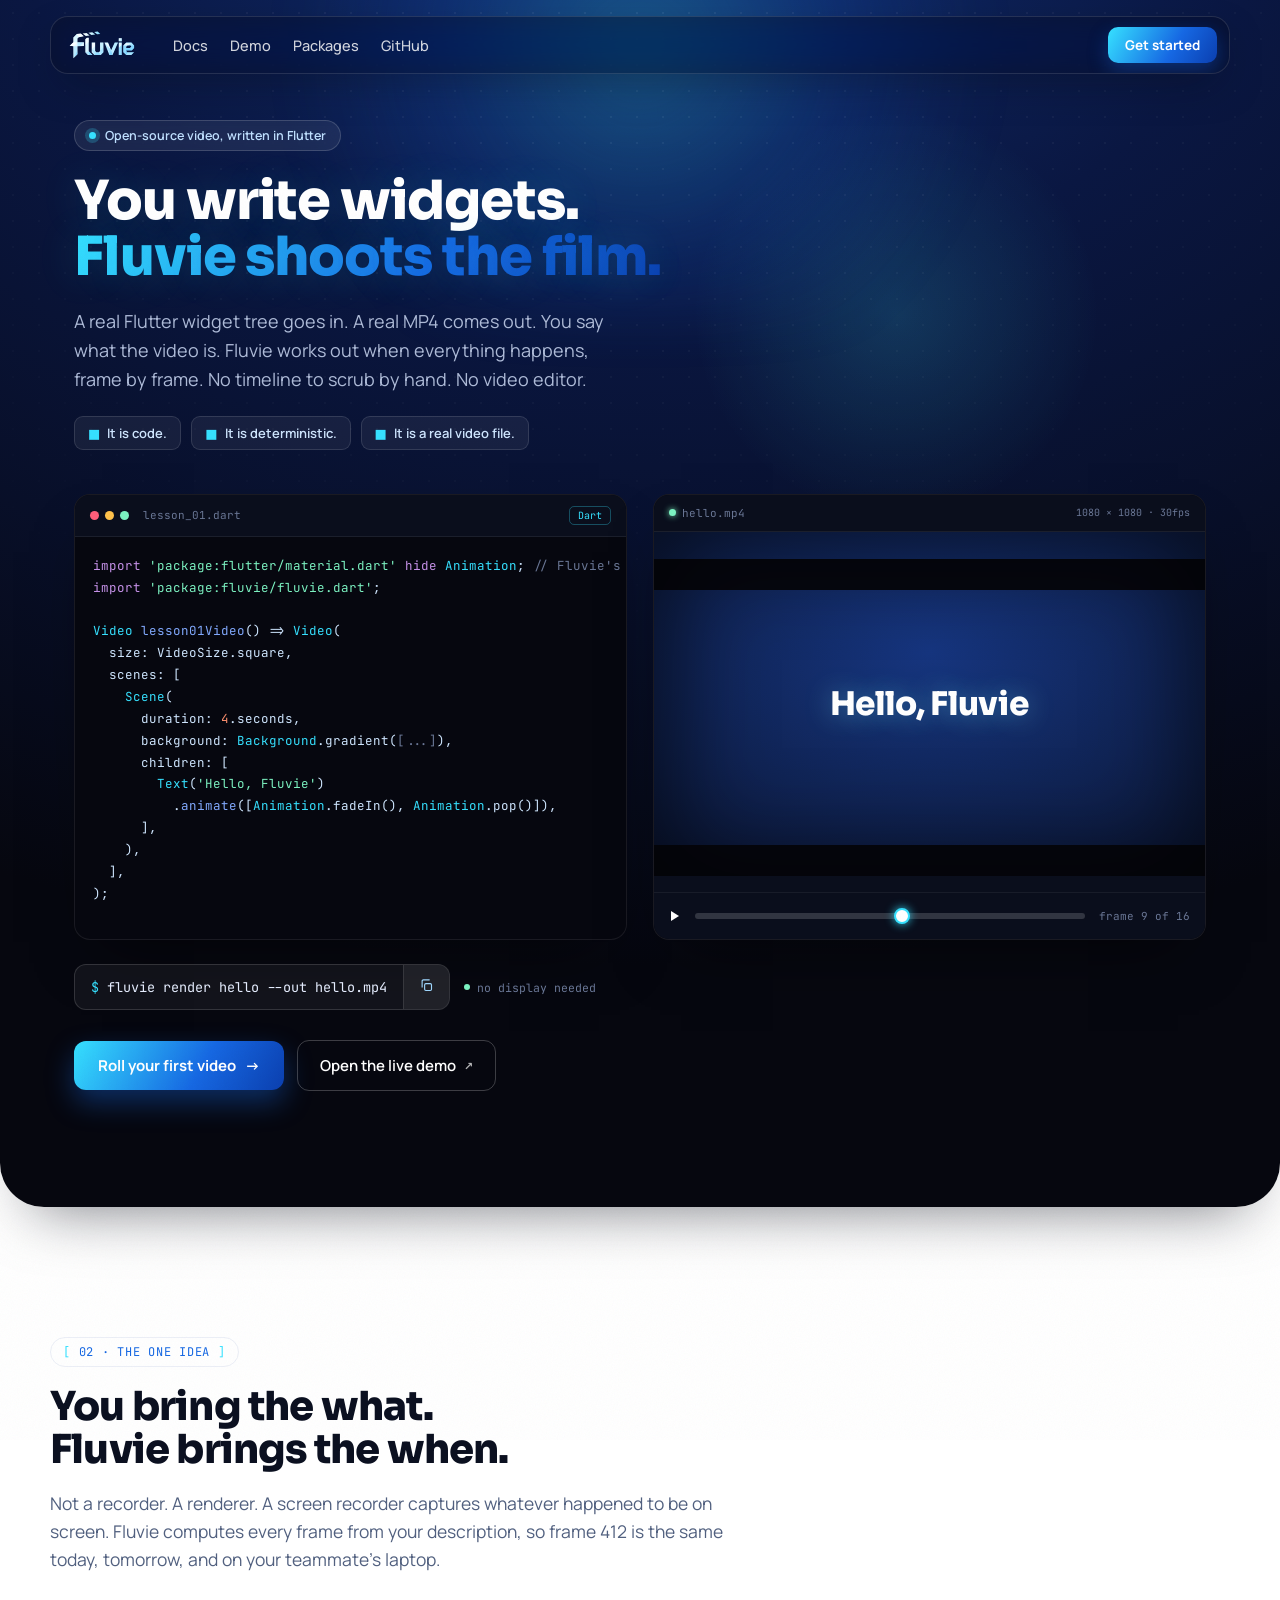
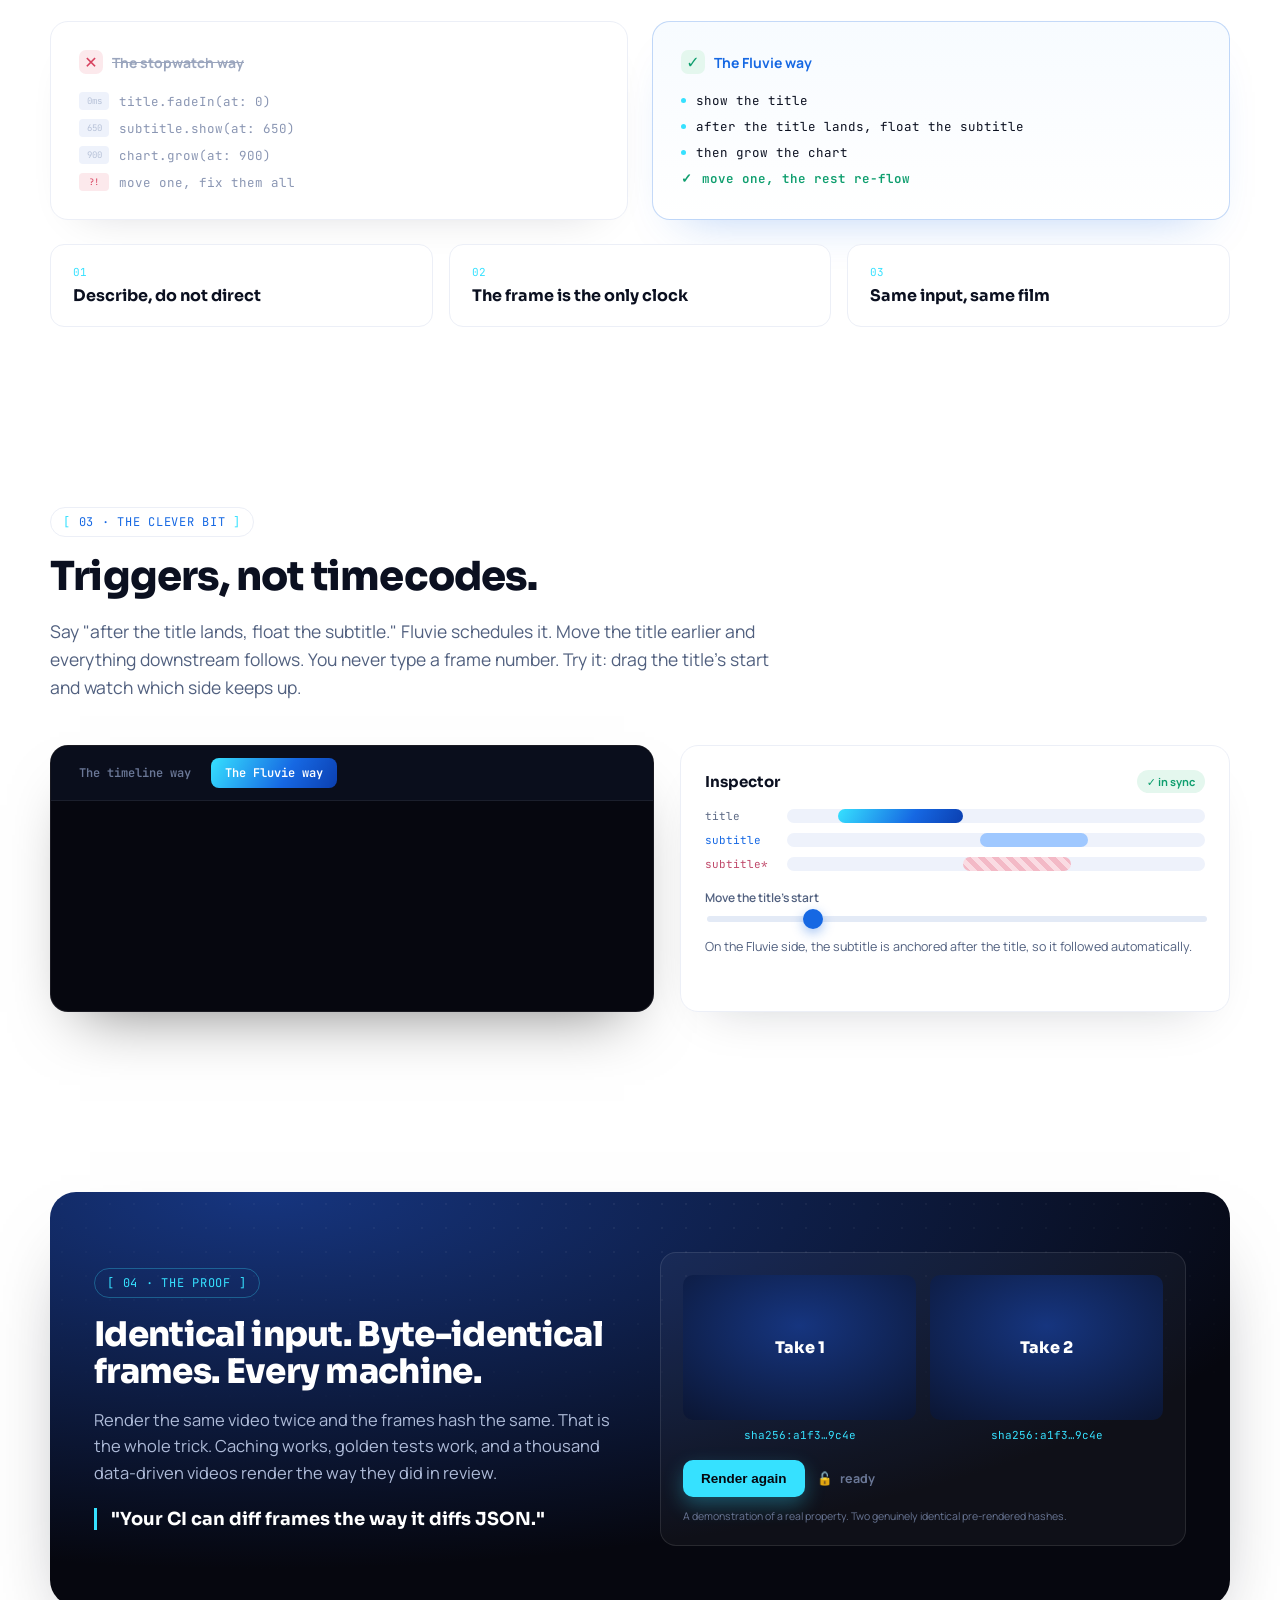
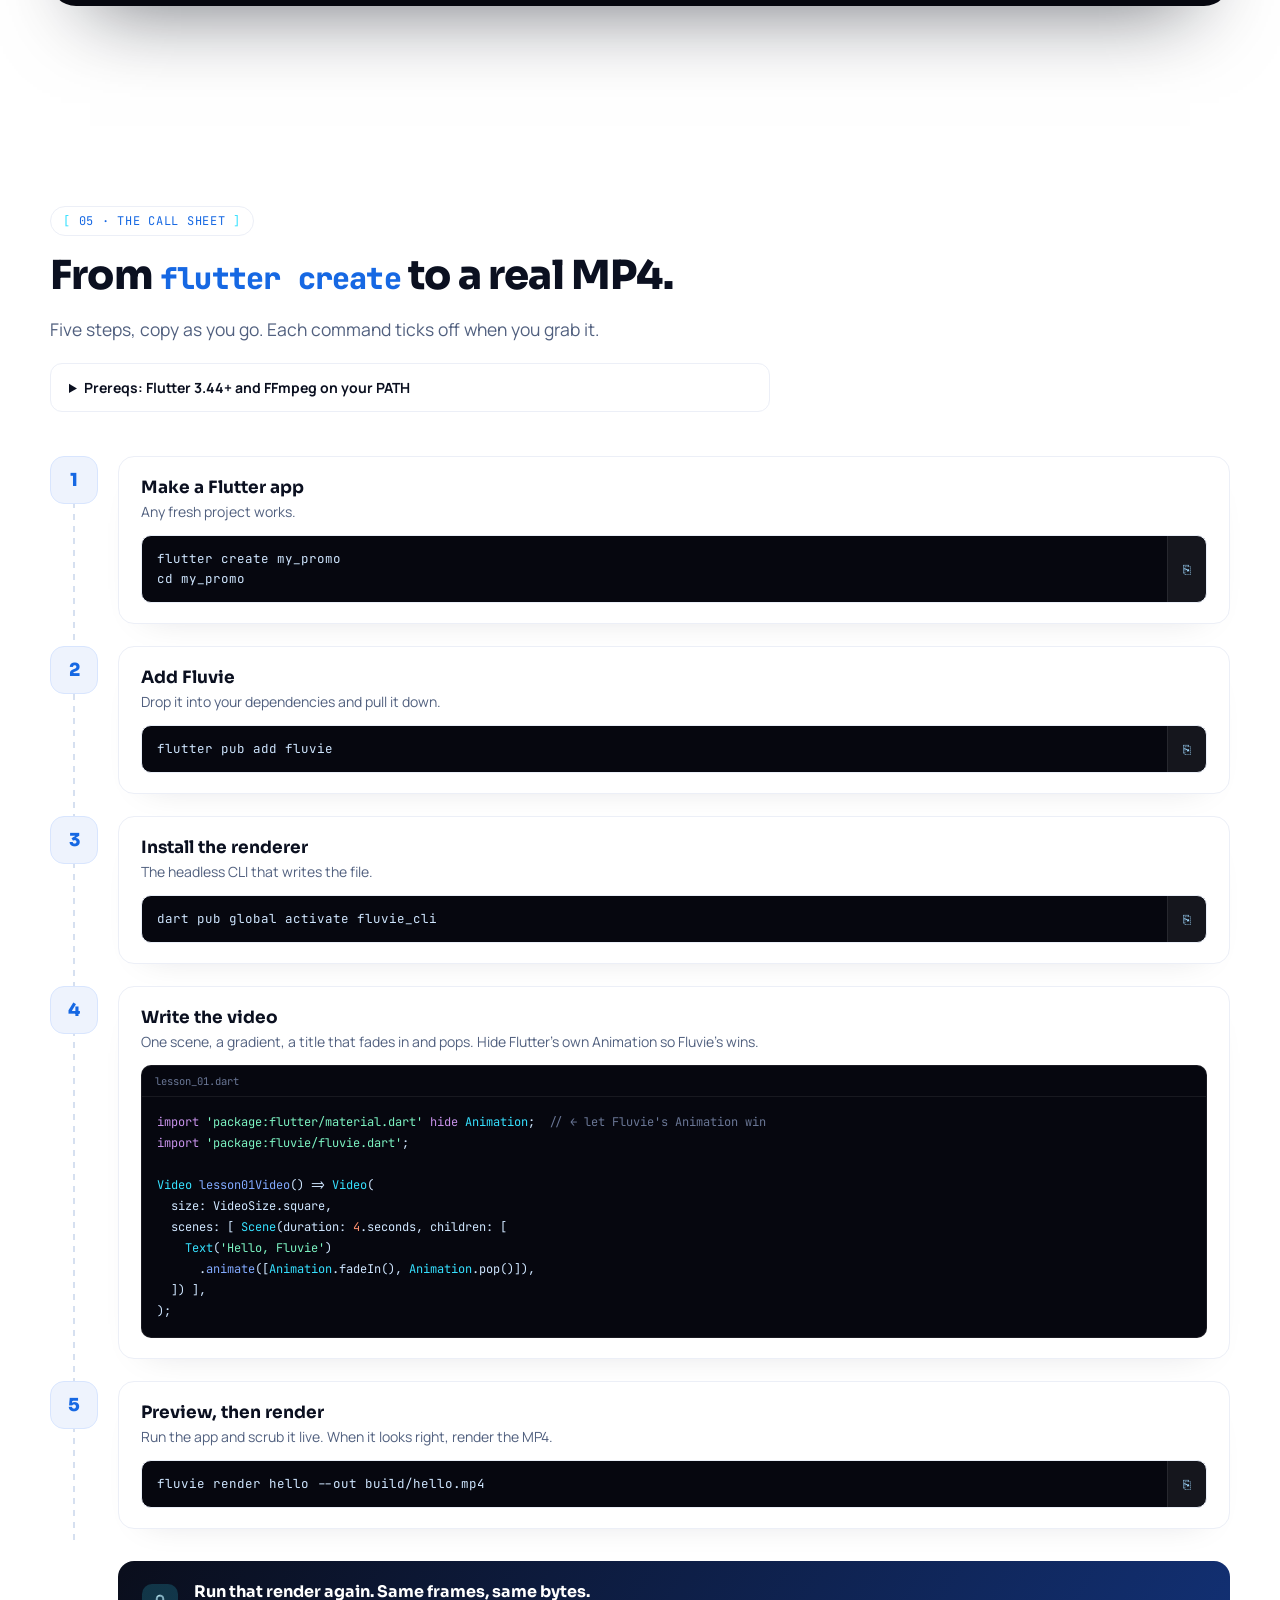
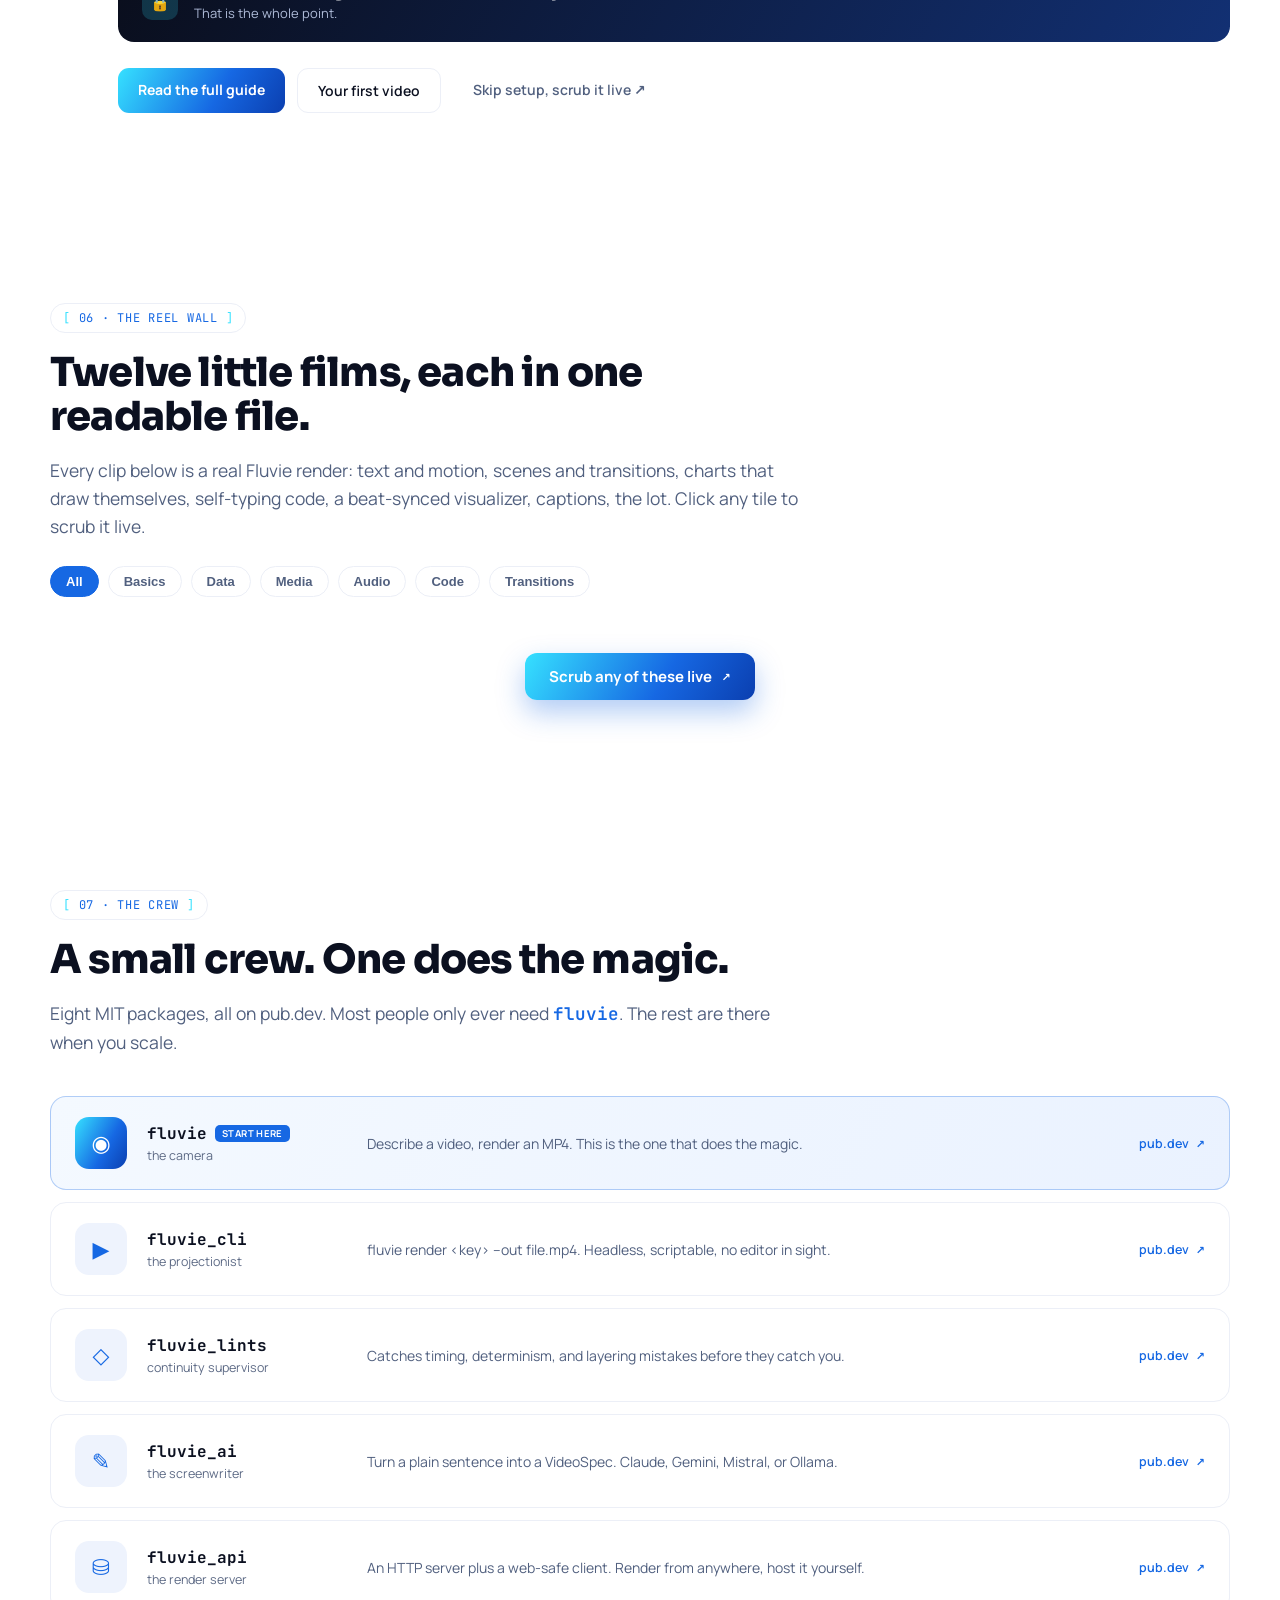
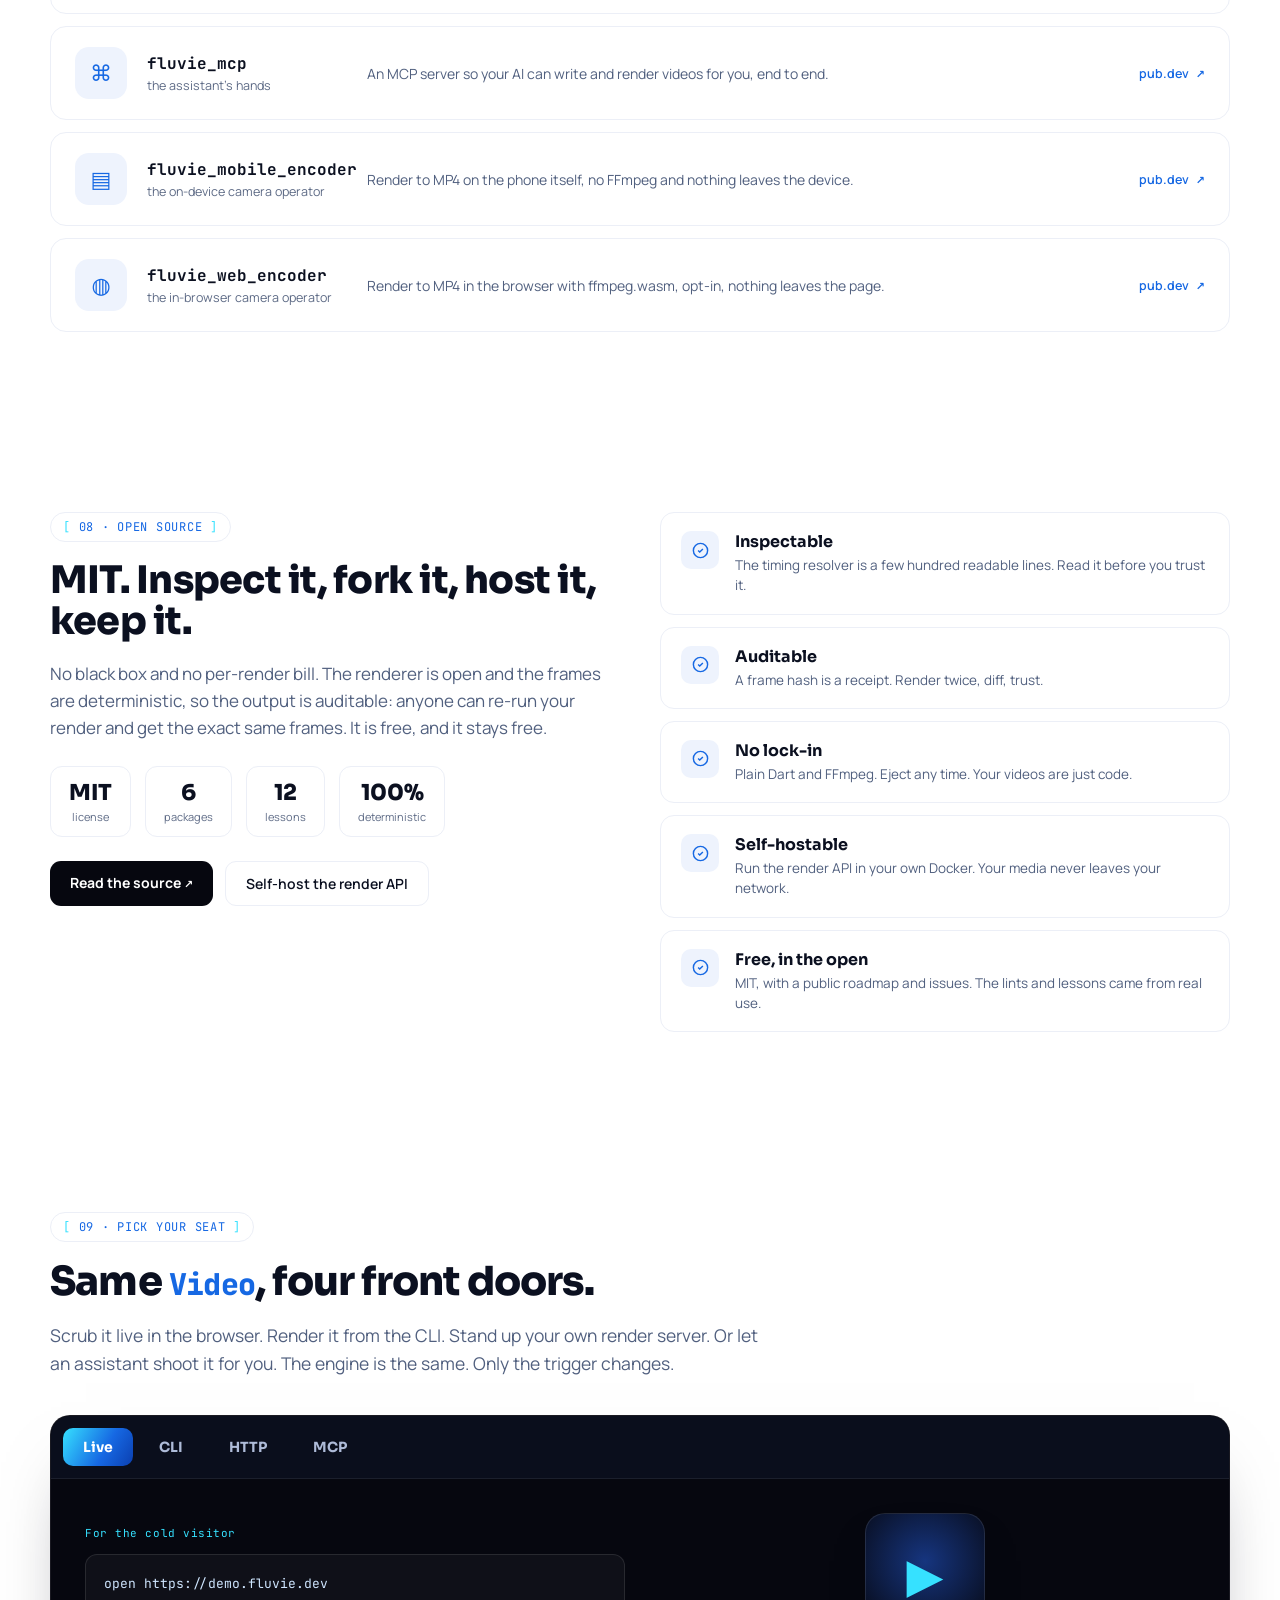
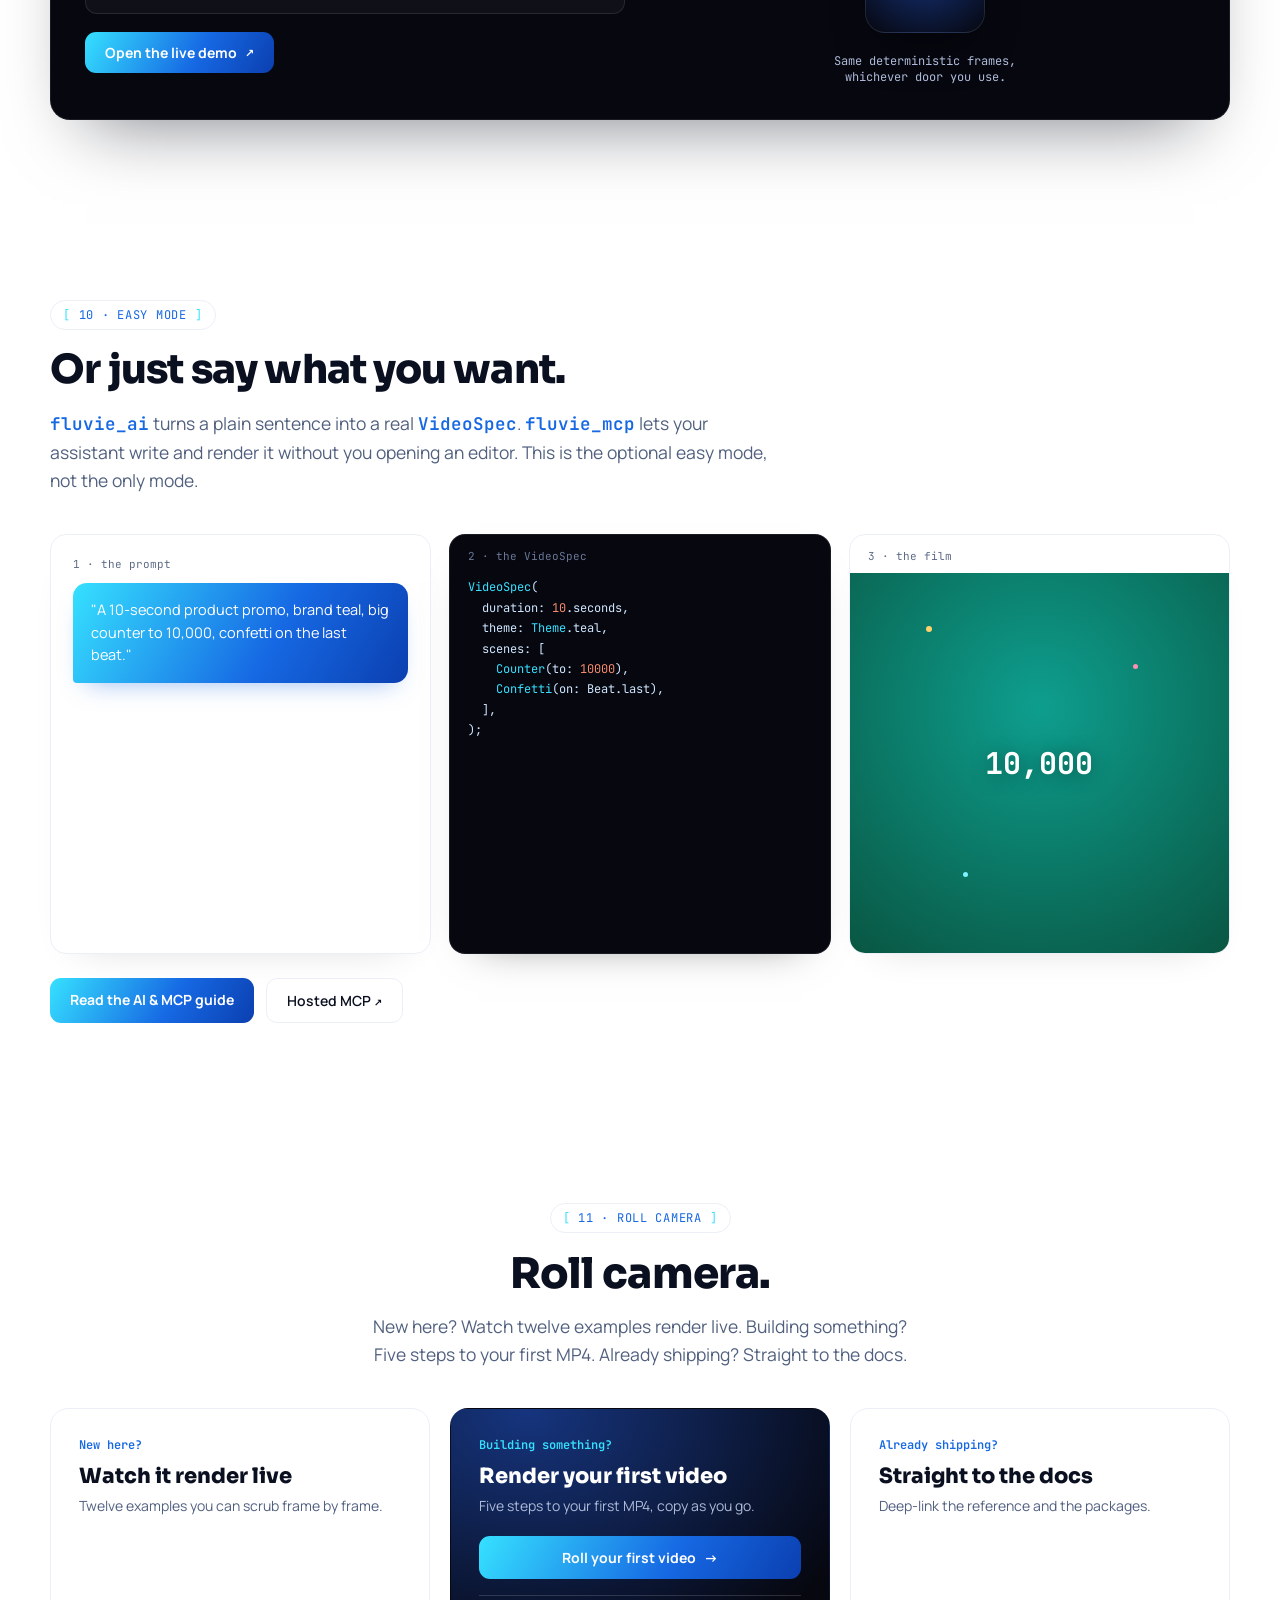
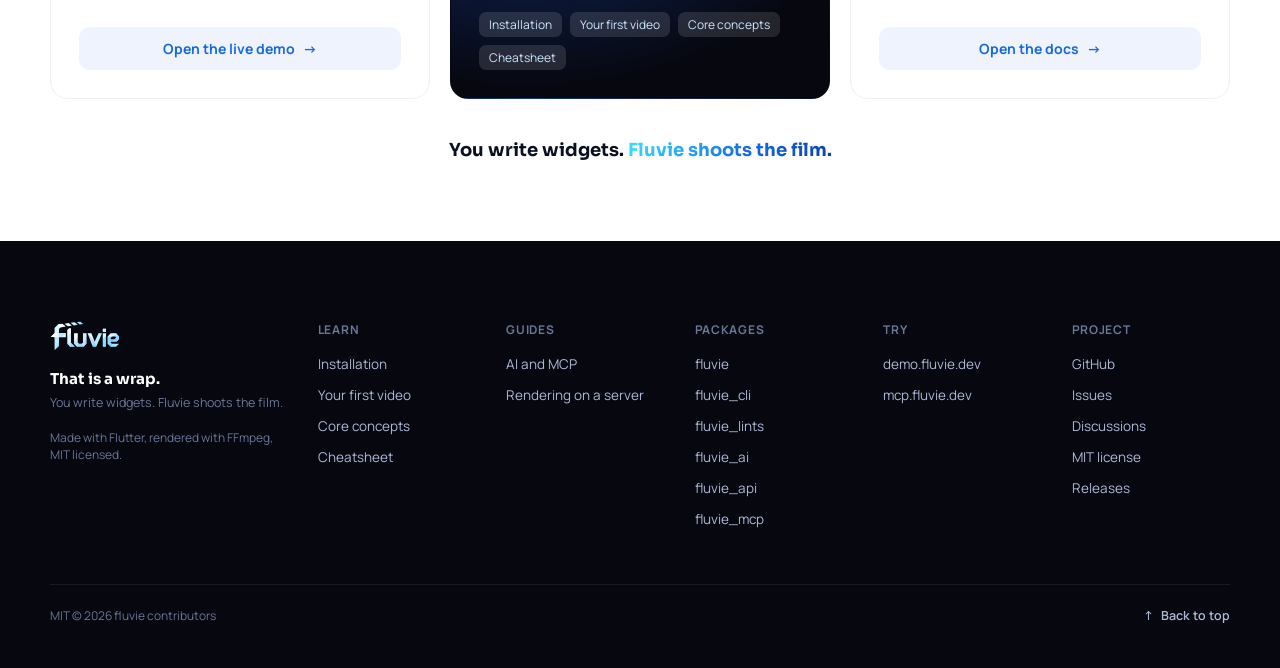
==== commit ccb62da6: "Serve fluvie.dev from the new Astro build The landing is now an Astro project (web/site in the monor" ====
--- a/index.html
+++ b/index.html
@@ -1,132 +1,5 @@
-<!DOCTYPE html>
-<html lang="en">
-<head>
-<meta charset="utf-8">
-<meta name="viewport" content="width=device-width, initial-scale=1">
-<title>Fluvie — you write widgets, Fluvie shoots the film</title>
-<meta name="description" content="Fluvie is an open-source Dart library that renders a declarative Flutter widget tree to a real MP4. You say what the video is; Fluvie works out when everything happens, frame by frame. Deterministic, headless, MIT.">
-<link rel="icon" type="image/svg+xml" href="fluvie_logo.svg">
-<meta property="og:type" content="website">
-<meta property="og:url" content="https://fluvie.dev">
-<meta property="og:title" content="Fluvie — you write widgets, Fluvie shoots the film">
-<meta property="og:description" content="Open-source video, written in Flutter. A real widget tree goes in, a real MP4 comes out. Deterministic, headless, MIT.">
-<meta property="og:image" content="https://fluvie.dev/og.png">
-<meta property="og:image:width" content="1200">
-<meta property="og:image:height" content="630">
-<meta name="twitter:card" content="summary_large_image">
-<meta name="twitter:title" content="Fluvie — you write widgets, Fluvie shoots the film">
-<meta name="twitter:description" content="Open-source video, written in Flutter. A real widget tree goes in, a real MP4 comes out. Deterministic, headless, MIT.">
-<meta name="twitter:image" content="https://fluvie.dev/og.png">
-<link rel="preconnect" href="https://fonts.googleapis.com">
-<link rel="preconnect" href="https://fonts.gstatic.com" crossorigin>
-<link href="https://fonts.googleapis.com/css2?family=Sora:wght@500;600;700;800&family=Manrope:wght@400;500;600;700&family=JetBrains+Mono:wght@400;500;700&display=swap" rel="stylesheet">
-<style>
-  * { box-sizing: border-box; }
-  html, body { margin: 0; padding: 0; }
-  html { scroll-behavior: smooth; }
-  body { background: #FFFFFF; }
-  ::selection { background: #BBE4FF; color: #0B1020; }
-  a, button { outline: none; }
-  a:focus-visible, button:focus-visible, input:focus-visible, [tabindex]:focus-visible { outline: 2px solid #1668E3; outline-offset: 3px; border-radius: 6px; }
-  .flv-skip { position: fixed; left: 16px; top: -60px; z-index: 90; background: #06070F; color: #fff; padding: 10px 16px; border-radius: 10px; font-family: 'Manrope',sans-serif; font-weight: 600; text-decoration: none; transition: top .2s ease; }
-  .flv-skip:focus { top: 16px; }
-  input[type=range].flv-range { -webkit-appearance: none; appearance: none; height: 6px; border-radius: 6px; background: rgba(255,255,255,0.16); outline: none; }
-  input[type=range].flv-range::-webkit-slider-thumb { -webkit-appearance: none; width: 16px; height: 16px; border-radius: 50%; background: #fff; box-shadow: 0 0 10px rgba(54,225,255,0.9); cursor: pointer; border: 2px solid #36E1FF; }
-  input[type=range].flv-range::-moz-range-thumb { width: 16px; height: 16px; border-radius: 50%; background: #fff; border: 2px solid #36E1FF; cursor: pointer; }
-  input[type=range].flv-lever { -webkit-appearance: none; appearance: none; height: 6px; border-radius: 6px; background: #E3EAF6; }
-  input[type=range].flv-lever::-webkit-slider-thumb { -webkit-appearance: none; width: 20px; height: 20px; border-radius: 50%; background: #1668E3; cursor: grab; box-shadow: 0 4px 12px rgba(22,104,227,0.4); }
-  input[type=range].flv-lever::-moz-range-thumb { width: 20px; height: 20px; border-radius: 50%; background: #1668E3; border: none; cursor: grab; }
-  @keyframes flvGlow { 0%,100%{opacity:.55;transform:scale(1)} 50%{opacity:.9;transform:scale(1.06)} }
-  @keyframes flvFloat { 0%,100%{transform:translateY(0)} 50%{transform:translateY(-14px)} }
-  @keyframes flvFloat2 { 0%,100%{transform:translateY(0)} 50%{transform:translateY(12px)} }
-  @keyframes flvFlare { 0%,100%{opacity:.35;transform:translateX(-8%) scaleX(.9)} 50%{opacity:.7;transform:translateX(8%) scaleX(1.1)} }
-  @keyframes flvWord { 0%,8%{opacity:0;transform:translateY(18px)} 26%,82%{opacity:1;transform:translateY(0)} 100%{opacity:0;transform:translateY(-10px)} }
-  @keyframes flvFadeScale { 0%{opacity:0;transform:scale(.84)} 16%,80%{opacity:1;transform:scale(1)} 100%{opacity:0;transform:scale(1.07)} }
-  @keyframes flvBar { 0%{transform:scaleY(0)} 34%,86%{transform:scaleY(1)} 100%{transform:scaleY(.2)} }
-  @keyframes flvSheen { 0%{transform:translateX(-130%) skewX(-18deg)} 55%,100%{transform:translateX(260%) skewX(-18deg)} }
-  @keyframes flvBlink { 0%,100%{opacity:1} 50%{opacity:.3} }
-  @keyframes flvCaret { 0%,49%{opacity:1} 50%,100%{opacity:0} }
-  @keyframes flvRing { from{stroke-dashoffset:264} to{stroke-dashoffset:70} }
-  @keyframes flvGrain { 0%{transform:translate(0,0)} 25%{transform:translate(-5%,3%)} 50%{transform:translate(4%,-4%)} 75%{transform:translate(-3%,2%)} 100%{transform:translate(0,0)} }
-  @media (max-width: 900px) {
-    .flv-grid-2, .flv-grid-3, .flv-grid-router, .flv-foot { grid-template-columns: 1fr !important; }
-    .flv-pkg-row { grid-template-columns: 44px 1fr !important; }
-    .flv-pkg-row .flv-pkg-line, .flv-pkg-row .flv-pkg-chip { display: none !important; }
-    .flv-nav-links { display: none !important; }
-    h1#hero-h { font-size: 40px !important; }
-    .flv-h2 { font-size: 30px !important; }
-  }
-  @media (prefers-reduced-motion: reduce) { *, *::before, *::after { animation-duration: .001ms !important; animation-iteration-count: 1 !important; transition-duration: .001ms !important; scroll-behavior: auto !important; } }
-</style>
-</head>
-<body>
-
-<div style="font-family:'Manrope',system-ui,sans-serif; color:#0B1020; background:#FFFFFF; overflow-x:hidden; position:relative; --ink:#0B1020; --soft:#51607F; --muted:#5E6B86; --line:#ECEFF7; --line2:#EAEFF8; --acc:#1668E3; --acc2:#36E1FF; --dark:#06070F; --dpanel:#0A0E1C; --dline:rgba(255,255,255,0.1); --dtext:#AEBBD8; --dmut:#6A7796; --grad:linear-gradient(120deg,#36E1FF,#1668E3 60%,#0B3FB0);">
-
-  <a href="#main" class="flv-skip">Skip to content</a>
-
-  <!-- film grain -->
-  <div aria-hidden="true" style="position:fixed; inset:-60%; z-index:9; pointer-events:none; opacity:0.045; mix-blend-mode:multiply; background-image:url(&quot;data:image/svg+xml,%3Csvg xmlns='http://www.w3.org/2000/svg' width='160' height='160'%3E%3Cfilter id='n'%3E%3CfeTurbulence type='fractalNoise' baseFrequency='0.82' numOctaves='2' stitchTiles='stitch'/%3E%3C/filter%3E%3Crect width='160' height='160' filter='url(%23n)'/%3E%3C/svg%3E&quot;); animation:flvGrain 7s steps(6) infinite;"></div>
-
-  <!-- ambient blurry spots over the white body -->
-  <div aria-hidden="true" style="position:absolute; inset:0; z-index:-1; pointer-events:none; overflow:hidden;">
-    <div style="position:absolute; left:-8%; top:14%; width:560px; height:560px; border-radius:50%; background:radial-gradient(circle,rgba(54,225,255,0.20),transparent 66%); filter:blur(46px); animation:flvGlow 12s ease-in-out infinite;"></div>
-    <div style="position:absolute; right:-10%; top:36%; width:640px; height:640px; border-radius:50%; background:radial-gradient(circle,rgba(22,104,227,0.16),transparent 66%); filter:blur(52px); animation:flvGlow 15s ease-in-out infinite; animation-delay:1s;"></div>
-    <div style="position:absolute; left:10%; top:60%; width:560px; height:560px; border-radius:50%; background:radial-gradient(circle,rgba(110,130,255,0.16),transparent 66%); filter:blur(50px); animation:flvGlow 13s ease-in-out infinite; animation-delay:2s;"></div>
-    <div style="position:absolute; right:6%; top:82%; width:520px; height:520px; border-radius:50%; background:radial-gradient(circle,rgba(54,225,255,0.14),transparent 66%); filter:blur(48px); animation:flvGlow 16s ease-in-out infinite; animation-delay:1.5s;"></div>
-  </div>
-
-  <!-- ============ 0 · NAV ============ -->
-  <header data-flv-nav style="position:fixed; top:16px; left:16px; right:16px; z-index:50; max-width:1180px; margin:0 auto; border-radius:18px; backdrop-filter:saturate(1.6) blur(16px); background:rgba(10,14,30,0.5); border:1px solid rgba(255,255,255,0.12); box-shadow:0 16px 44px -16px rgba(7,11,24,0.6); transition:background .35s ease, border-color .35s ease, padding .35s ease; overflow:hidden;">
-    <nav aria-label="Primary" style="margin:0 auto; padding:10px 12px 10px 18px; display:flex; align-items:center; gap:22px;">
-      <a href="#main" data-flv-logo style="display:flex; align-items:center; text-decoration:none; position:relative;" aria-label="Fluvie home">
-        <img id="navLogo" src="fluvie_logo_inverted.svg" alt="Fluvie" style="height:28px; width:72px; object-fit:contain; object-position:left center; display:block;">
-        <span data-flv-whisper aria-hidden="true" style="position:absolute; left:0; top:100%; margin-top:6px; font-family:'JetBrains Mono',monospace; font-size:10px; white-space:nowrap; color:var(--acc2); opacity:0; transition:opacity .25s ease;">You write widgets. Fluvie shoots the film.</span>
-      </a>
-      <div class="flv-nav-links" style="display:flex; align-items:center; gap:22px; margin-left:10px;">
-        <a data-flv-navlink href="https://docs.fluvie.dev" style="text-decoration:none; color:rgba(255,255,255,0.82); font-size:14.5px; font-weight:500; transition:color .35s ease;" style-hover="text-decoration:underline; text-underline-offset:5px;">Docs</a>
-        <a data-flv-navlink href="https://demo.fluvie.dev" style="text-decoration:none; color:rgba(255,255,255,0.82); font-size:14.5px; font-weight:500; transition:color .35s ease;" style-hover="text-decoration:underline; text-underline-offset:5px;">Demo</a>
-        <a data-flv-navlink href="#crew" style="text-decoration:none; color:rgba(255,255,255,0.82); font-size:14.5px; font-weight:500; transition:color .35s ease;" style-hover="text-decoration:underline; text-underline-offset:5px;">Packages</a>
-        <a data-flv-navlink href="https://github.com/SimonErich/fluvie" style="text-decoration:none; color:rgba(255,255,255,0.82); font-size:14.5px; font-weight:500; transition:color .35s ease;" style-hover="text-decoration:underline; text-underline-offset:5px;">GitHub</a>
-      </div>
-      <a href="#start" style="margin-left:auto; text-decoration:none; padding:9px 17px; border-radius:10px; color:#fff; font-size:13.5px; font-weight:700; background:var(--grad); box-shadow:0 8px 20px rgba(22,104,227,0.34);" style-hover="transform:translateY(-1px);">Get started</a>
-    </nav>
-    <div aria-hidden="true" style="position:absolute; left:0; bottom:0; height:2px; background:linear-gradient(90deg,#36E1FF,#1668E3); width:0%;" data-flv-progress></div>
-  </header>
-
-  <main id="main">
-
-  <!-- ============ 1 · HERO ============ -->
-  <section data-flv-hero data-section="hero" aria-labelledby="hero-h" style="position:relative; overflow:hidden; background:radial-gradient(125% 92% at 50% -12%, #123073 0%, #0a1742 40%, #06070F 100%); border-bottom-left-radius:44px; border-bottom-right-radius:44px; box-shadow:0 34px 60px -34px rgba(7,11,24,0.55);">
-    <div aria-hidden="true" style="position:absolute; inset:0; background-image:radial-gradient(rgba(255,255,255,0.07) 1px, transparent 1.4px); background-size:26px 26px; mask-image:radial-gradient(120% 80% at 50% 2%, #000 0%, transparent 72%); -webkit-mask-image:radial-gradient(120% 80% at 50% 2%, #000 0%, transparent 72%);"></div>
-    <div aria-hidden="true" data-flv-spot style="position:absolute; inset:0; pointer-events:none; mix-blend-mode:screen; background:radial-gradient(440px circle at var(--mx,70%) var(--my,26%), rgba(54,225,255,0.16), transparent 46%);"></div>
-    <div aria-hidden="true" style="position:absolute; top:-220px; left:50%; transform:translateX(-50%); width:900px; height:540px; background:radial-gradient(circle, rgba(54,225,255,0.26), rgba(22,104,227,0.15) 38%, transparent 66%); filter:blur(26px); animation:flvGlow 9s ease-in-out infinite;"></div>
-
-    <div style="position:relative; max-width:1180px; margin:0 auto; padding:120px 24px 116px;">
-      <div style="max-width:760px;">
-        <div style="display:inline-flex; align-items:center; gap:9px; padding:6px 14px; border:1px solid rgba(255,255,255,0.16); border-radius:30px; background:rgba(255,255,255,0.07); backdrop-filter:blur(8px);">
-          <span aria-hidden="true" style="width:7px; height:7px; border-radius:50%; background:var(--acc2); box-shadow:0 0 0 4px rgba(54,225,255,0.22); animation:flvBlink 2s ease-in-out infinite;"></span>
-          <span style="font-size:12.5px; font-weight:600; color:#BFE0FF;">Open-source video, written in Flutter</span>
-        </div>
-        <h1 id="hero-h" style="font-family:'Sora',sans-serif; font-weight:800; font-size:54px; line-height:1.04; letter-spacing:-0.02em; margin:22px 0 0; color:#fff; text-shadow:0 2px 40px rgba(54,225,255,0.18);">You write widgets.<br><span style="background:var(--grad); -webkit-background-clip:text; background-clip:text; color:transparent;">Fluvie shoots the film.</span></h1>
-        <p style="font-size:18px; line-height:1.6; color:var(--dtext); max-width:560px; margin:22px 0 0;">A real Flutter widget tree goes in. A real MP4 comes out. You say what the video is. Fluvie works out when everything happens, frame by frame. No timeline to scrub by hand. No video editor.</p>
-        <div role="list" style="display:flex; flex-wrap:wrap; gap:10px; margin-top:22px;">
-          <span role="listitem" style="display:inline-flex; align-items:center; gap:7px; padding:7px 13px; border-radius:9px; background:rgba(255,255,255,0.06); border:1px solid rgba(255,255,255,0.12); font-size:13px; font-weight:600; color:#CFE6FF;"><span aria-hidden="true" style="color:var(--acc2);">&#9632;</span> It is code.</span>
-          <span role="listitem" style="display:inline-flex; align-items:center; gap:7px; padding:7px 13px; border-radius:9px; background:rgba(255,255,255,0.06); border:1px solid rgba(255,255,255,0.12); font-size:13px; font-weight:600; color:#CFE6FF;"><span aria-hidden="true" style="color:var(--acc2);">&#9632;</span> It is deterministic.</span>
-          <span role="listitem" style="display:inline-flex; align-items:center; gap:7px; padding:7px 13px; border-radius:9px; background:rgba(255,255,255,0.06); border:1px solid rgba(255,255,255,0.12); font-size:13px; font-weight:600; color:#CFE6FF;"><span aria-hidden="true" style="color:var(--acc2);">&#9632;</span> It is a real video file.</span>
-        </div>
-      </div>
-
-      <!-- split: code in, film out -->
-      <div class="flv-grid-2" style="margin-top:44px; display:grid; grid-template-columns:1fr 1fr; gap:26px; align-items:stretch;">
-        <!-- code -->
-        <div style="border-radius:16px; overflow:hidden; background:#06070F; border:1px solid rgba(255,255,255,0.08); box-shadow:0 30px 60px -28px rgba(0,0,0,0.6);">
-          <div style="display:flex; align-items:center; gap:8px; padding:11px 15px; border-bottom:1px solid rgba(255,255,255,0.07); background:#0A0E1C;">
-            <span aria-hidden="true" style="display:flex; gap:6px;"><i style="width:9px;height:9px;border-radius:50%;background:#FF5E7A;"></i><i style="width:9px;height:9px;border-radius:50%;background:#FFC24B;"></i><i style="width:9px;height:9px;border-radius:50%;background:#7CF3C2;"></i></span>
-            <span style="font-family:'JetBrains Mono',monospace; font-size:11px; color:var(--dmut); margin-left:6px;">lesson_01.dart</span>
-            <span style="margin-left:auto; font-family:'JetBrains Mono',monospace; font-size:10px; color:var(--acc2); padding:2px 8px; border:1px solid rgba(54,225,255,0.3); border-radius:5px;">Dart</span>
-          </div>
-          <pre style="margin:0; padding:18px; font-family:'JetBrains Mono',monospace; font-size:12.5px; line-height:1.75; color:#CFE6FF; overflow:auto;"><span style="color:#C792EA;">import</span> <span style="color:#7CF3C2;">'package:flutter/material.dart'</span> <span style="color:#C792EA;">hide</span> <span style="color:#36E1FF;">Animation</span>; <span style="color:#6A7796;">// Fluvie's wins</span>
+<!DOCTYPE html><html lang="en"> <head><meta charset="utf-8"><meta name="viewport" content="width=device-width, initial-scale=1"><title>Fluvie — you write widgets, Fluvie shoots the film</title><meta name="description" content="Fluvie is an open-source Dart library that renders a declarative Flutter widget tree to a real MP4. You say what the video is; Fluvie works out when everything happens, frame by frame. Deterministic, headless, MIT."><link rel="icon" type="image/svg+xml" href="/fluvie_logo.svg"><meta property="og:type" content="website"><meta property="og:url" content="https://fluvie.dev"><meta property="og:title" content="Fluvie — you write widgets, Fluvie shoots the film"><meta property="og:description" content="Open-source video, written in Flutter. A real widget tree goes in, a real MP4 comes out. Deterministic, headless, MIT."><meta property="og:image" content="https://fluvie.dev/og.png"><meta property="og:image:width" content="1200"><meta property="og:image:height" content="630"><meta name="twitter:card" content="summary_large_image"><meta name="twitter:title" content="Fluvie — you write widgets, Fluvie shoots the film"><meta name="twitter:description" content="Open-source video, written in Flutter. A real widget tree goes in, a real MP4 comes out. Deterministic, headless, MIT."><meta name="twitter:image" content="https://fluvie.dev/og.png"><link rel="preconnect" href="https://fonts.googleapis.com"><link rel="preconnect" href="https://fonts.gstatic.com" crossorigin><link href="https://fonts.googleapis.com/css2?family=Sora:wght@500;600;700;800&family=Manrope:wght@400;500;600;700&family=JetBrains+Mono:wght@400;500;700&display=swap" rel="stylesheet"><style>*{box-sizing:border-box}html,body{margin:0;padding:0}html{scroll-behavior:smooth}body{background:#fff}::selection{background:#bbe4ff;color:#0b1020}a,button{outline:none}a:focus-visible,button:focus-visible,input:focus-visible,[tabindex]:focus-visible{outline:2px solid #1668E3;outline-offset:3px;border-radius:6px}.flv-skip{position:fixed;left:16px;top:-60px;z-index:90;background:#06070f;color:#fff;padding:10px 16px;border-radius:10px;font-family:Manrope,sans-serif;font-weight:600;text-decoration:none;transition:top .2s ease}.flv-skip:focus{top:16px}input[type=range].flv-range{-webkit-appearance:none;appearance:none;height:6px;border-radius:6px;background:#ffffff29;outline:none}input[type=range].flv-range::-webkit-slider-thumb{-webkit-appearance:none;width:16px;height:16px;border-radius:50%;background:#fff;box-shadow:0 0 10px #36e1ffe6;cursor:pointer;border:2px solid #36E1FF}input[type=range].flv-range::-moz-range-thumb{width:16px;height:16px;border-radius:50%;background:#fff;border:2px solid #36E1FF;cursor:pointer}input[type=range].flv-lever{-webkit-appearance:none;appearance:none;height:6px;border-radius:6px;background:#e3eaf6}input[type=range].flv-lever::-webkit-slider-thumb{-webkit-appearance:none;width:20px;height:20px;border-radius:50%;background:#1668e3;cursor:grab;box-shadow:0 4px 12px #1668e366}input[type=range].flv-lever::-moz-range-thumb{width:20px;height:20px;border-radius:50%;background:#1668e3;border:none;cursor:grab}@keyframes flvGlow{0%,to{opacity:.55;transform:scale(1)}50%{opacity:.9;transform:scale(1.06)}}@keyframes flvFloat{0%,to{transform:translateY(0)}50%{transform:translateY(-14px)}}@keyframes flvFloat2{0%,to{transform:translateY(0)}50%{transform:translateY(12px)}}@keyframes flvFlare{0%,to{opacity:.35;transform:translate(-8%) scaleX(.9)}50%{opacity:.7;transform:translate(8%) scaleX(1.1)}}@keyframes flvWord{0%,8%{opacity:0;transform:translateY(18px)}26%,82%{opacity:1;transform:translateY(0)}to{opacity:0;transform:translateY(-10px)}}@keyframes flvFadeScale{0%{opacity:0;transform:scale(.84)}16%,80%{opacity:1;transform:scale(1)}to{opacity:0;transform:scale(1.07)}}@keyframes flvBar{0%{transform:scaleY(0)}34%,86%{transform:scaleY(1)}to{transform:scaleY(.2)}}@keyframes flvSheen{0%{transform:translate(-130%) skew(-18deg)}55%,to{transform:translate(260%) skew(-18deg)}}@keyframes flvBlink{0%,to{opacity:1}50%{opacity:.3}}@keyframes flvCaret{0%,49%{opacity:1}50%,to{opacity:0}}@keyframes flvRing{0%{stroke-dashoffset:264}to{stroke-dashoffset:70}}@keyframes flvGrain{0%{transform:translate(0)}25%{transform:translate(-5%,3%)}50%{transform:translate(4%,-4%)}75%{transform:translate(-3%,2%)}to{transform:translate(0)}}@media(max-width:900px){.flv-grid-2,.flv-grid-3,.flv-grid-router,.flv-foot{grid-template-columns:1fr!important}.flv-pkg-row{grid-template-columns:44px 1fr!important}.flv-pkg-row .flv-pkg-line,.flv-pkg-row .flv-pkg-chip,.flv-nav-links{display:none!important}h1#hero-h{font-size:40px!important}.flv-h2{font-size:30px!important}}@media(prefers-reduced-motion:reduce){*,*:before,*:after{animation-duration:.001ms!important;animation-iteration-count:1!important;transition-duration:.001ms!important;scroll-behavior:auto!important}}
+</style></head> <body> <div style="font-family:'Manrope',system-ui,sans-serif; color:#0B1020; background:#FFFFFF; overflow-x:hidden; position:relative; --ink:#0B1020; --soft:#51607F; --muted:#5E6B86; --line:#ECEFF7; --line2:#EAEFF8; --acc:#1668E3; --acc2:#36E1FF; --dark:#06070F; --dpanel:#0A0E1C; --dline:rgba(255,255,255,0.1); --dtext:#AEBBD8; --dmut:#6A7796; --grad:linear-gradient(120deg,#36E1FF,#1668E3 60%,#0B3FB0);"> <a href="#main" class="flv-skip">Skip to content</a> <!-- film grain --> <div aria-hidden="true" style="position:fixed; inset:-60%; z-index:9; pointer-events:none; opacity:0.045; mix-blend-mode:multiply; background-image:url(&quot;data:image/svg+xml,%3Csvg xmlns='http://www.w3.org/2000/svg' width='160' height='160'%3E%3Cfilter id='n'%3E%3CfeTurbulence type='fractalNoise' baseFrequency='0.82' numOctaves='2' stitchTiles='stitch'/%3E%3C/filter%3E%3Crect width='160' height='160' filter='url(%23n)'/%3E%3C/svg%3E&quot;); animation:flvGrain 7s steps(6) infinite;"></div> <!-- ambient blurry spots over the white body --> <div aria-hidden="true" style="position:absolute; inset:0; z-index:-1; pointer-events:none; overflow:hidden;"> <div style="position:absolute; left:-8%; top:14%; width:560px; height:560px; border-radius:50%; background:radial-gradient(circle,rgba(54,225,255,0.20),transparent 66%); filter:blur(46px); animation:flvGlow 12s ease-in-out infinite;"></div> <div style="position:absolute; right:-10%; top:36%; width:640px; height:640px; border-radius:50%; background:radial-gradient(circle,rgba(22,104,227,0.16),transparent 66%); filter:blur(52px); animation:flvGlow 15s ease-in-out infinite; animation-delay:1s;"></div> <div style="position:absolute; left:10%; top:60%; width:560px; height:560px; border-radius:50%; background:radial-gradient(circle,rgba(110,130,255,0.16),transparent 66%); filter:blur(50px); animation:flvGlow 13s ease-in-out infinite; animation-delay:2s;"></div> <div style="position:absolute; right:6%; top:82%; width:520px; height:520px; border-radius:50%; background:radial-gradient(circle,rgba(54,225,255,0.14),transparent 66%); filter:blur(48px); animation:flvGlow 16s ease-in-out infinite; animation-delay:1.5s;"></div> </div>  <!-- ============ 0 · NAV ============ --><header data-flv-nav style="position:fixed; top:16px; left:16px; right:16px; z-index:50; max-width:1180px; margin:0 auto; border-radius:18px; backdrop-filter:saturate(1.6) blur(16px); background:rgba(10,14,30,0.5); border:1px solid rgba(255,255,255,0.12); box-shadow:0 16px 44px -16px rgba(7,11,24,0.6); transition:background .35s ease, border-color .35s ease, padding .35s ease; overflow:hidden;"> <nav aria-label="Primary" style="margin:0 auto; padding:10px 12px 10px 18px; display:flex; align-items:center; gap:22px;"> <a href="#main" data-flv-logo style="display:flex; align-items:center; text-decoration:none; position:relative;" aria-label="Fluvie home"> <img id="navLogo" src="fluvie_logo_inverted.svg" alt="Fluvie" style="height:28px; width:72px; object-fit:contain; object-position:left center; display:block;"> <span data-flv-whisper aria-hidden="true" style="position:absolute; left:0; top:100%; margin-top:6px; font-family:'JetBrains Mono',monospace; font-size:10px; white-space:nowrap; color:var(--acc2); opacity:0; transition:opacity .25s ease;">You write widgets. Fluvie shoots the film.</span> </a> <div class="flv-nav-links" style="display:flex; align-items:center; gap:22px; margin-left:10px;"> <a data-flv-navlink href="https://docs.fluvie.dev" style="text-decoration:none; color:rgba(255,255,255,0.82); font-size:14.5px; font-weight:500; transition:color .35s ease;" style-hover="text-decoration:underline; text-underline-offset:5px;">Docs</a> <a data-flv-navlink href="https://demo.fluvie.dev" style="text-decoration:none; color:rgba(255,255,255,0.82); font-size:14.5px; font-weight:500; transition:color .35s ease;" style-hover="text-decoration:underline; text-underline-offset:5px;">Demo</a> <a data-flv-navlink href="#crew" style="text-decoration:none; color:rgba(255,255,255,0.82); font-size:14.5px; font-weight:500; transition:color .35s ease;" style-hover="text-decoration:underline; text-underline-offset:5px;">Packages</a> <a data-flv-navlink href="https://github.com/SimonErich/fluvie" style="text-decoration:none; color:rgba(255,255,255,0.82); font-size:14.5px; font-weight:500; transition:color .35s ease;" style-hover="text-decoration:underline; text-underline-offset:5px;">GitHub</a> </div> <a href="#start" style="margin-left:auto; text-decoration:none; padding:9px 17px; border-radius:10px; color:#fff; font-size:13.5px; font-weight:700; background:var(--grad); box-shadow:0 8px 20px rgba(22,104,227,0.34);" style-hover="transform:translateY(-1px);">Get started</a> </nav> <div aria-hidden="true" style="position:absolute; left:0; bottom:0; height:2px; background:linear-gradient(90deg,#36E1FF,#1668E3); width:0%;" data-flv-progress></div> </header> <main id="main"> <!-- ============ 1 · HERO ============ --><section data-flv-hero data-section="hero" aria-labelledby="hero-h" style="position:relative; overflow:hidden; background:radial-gradient(125% 92% at 50% -12%, #123073 0%, #0a1742 40%, #06070F 100%); border-bottom-left-radius:44px; border-bottom-right-radius:44px; box-shadow:0 34px 60px -34px rgba(7,11,24,0.55);"> <div aria-hidden="true" style="position:absolute; inset:0; background-image:radial-gradient(rgba(255,255,255,0.07) 1px, transparent 1.4px); background-size:26px 26px; mask-image:radial-gradient(120% 80% at 50% 2%, #000 0%, transparent 72%); -webkit-mask-image:radial-gradient(120% 80% at 50% 2%, #000 0%, transparent 72%);"></div> <div aria-hidden="true" data-flv-spot style="position:absolute; inset:0; pointer-events:none; mix-blend-mode:screen; background:radial-gradient(440px circle at var(--mx,70%) var(--my,26%), rgba(54,225,255,0.16), transparent 46%);"></div> <div aria-hidden="true" style="position:absolute; top:-220px; left:50%; transform:translateX(-50%); width:900px; height:540px; background:radial-gradient(circle, rgba(54,225,255,0.26), rgba(22,104,227,0.15) 38%, transparent 66%); filter:blur(26px); animation:flvGlow 9s ease-in-out infinite;"></div> <div style="position:relative; max-width:1180px; margin:0 auto; padding:120px 24px 116px;"> <div style="max-width:760px;"> <div style="display:inline-flex; align-items:center; gap:9px; padding:6px 14px; border:1px solid rgba(255,255,255,0.16); border-radius:30px; background:rgba(255,255,255,0.07); backdrop-filter:blur(8px);"> <span aria-hidden="true" style="width:7px; height:7px; border-radius:50%; background:var(--acc2); box-shadow:0 0 0 4px rgba(54,225,255,0.22); animation:flvBlink 2s ease-in-out infinite;"></span> <span style="font-size:12.5px; font-weight:600; color:#BFE0FF;">Open-source video, written in Flutter</span> </div> <h1 id="hero-h" style="font-family:'Sora',sans-serif; font-weight:800; font-size:54px; line-height:1.04; letter-spacing:-0.02em; margin:22px 0 0; color:#fff; text-shadow:0 2px 40px rgba(54,225,255,0.18);">You write widgets.<br><span style="background:var(--grad); -webkit-background-clip:text; background-clip:text; color:transparent;">Fluvie shoots the film.</span></h1> <p style="font-size:18px; line-height:1.6; color:var(--dtext); max-width:560px; margin:22px 0 0;">A real Flutter widget tree goes in. A real MP4 comes out. You say what the video is. Fluvie works out when everything happens, frame by frame. No timeline to scrub by hand. No video editor.</p> <div role="list" style="display:flex; flex-wrap:wrap; gap:10px; margin-top:22px;"> <span role="listitem" style="display:inline-flex; align-items:center; gap:7px; padding:7px 13px; border-radius:9px; background:rgba(255,255,255,0.06); border:1px solid rgba(255,255,255,0.12); font-size:13px; font-weight:600; color:#CFE6FF;"><span aria-hidden="true" style="color:var(--acc2);">&#9632;</span> It is code.</span> <span role="listitem" style="display:inline-flex; align-items:center; gap:7px; padding:7px 13px; border-radius:9px; background:rgba(255,255,255,0.06); border:1px solid rgba(255,255,255,0.12); font-size:13px; font-weight:600; color:#CFE6FF;"><span aria-hidden="true" style="color:var(--acc2);">&#9632;</span> It is deterministic.</span> <span role="listitem" style="display:inline-flex; align-items:center; gap:7px; padding:7px 13px; border-radius:9px; background:rgba(255,255,255,0.06); border:1px solid rgba(255,255,255,0.12); font-size:13px; font-weight:600; color:#CFE6FF;"><span aria-hidden="true" style="color:var(--acc2);">&#9632;</span> It is a real video file.</span> </div> </div> <!-- split: code in, film out --> <div class="flv-grid-2" style="margin-top:44px; display:grid; grid-template-columns:1fr 1fr; gap:26px; align-items:stretch;"> <!-- code --> <div style="border-radius:16px; overflow:hidden; background:#06070F; border:1px solid rgba(255,255,255,0.08); box-shadow:0 30px 60px -28px rgba(0,0,0,0.6);"> <div style="display:flex; align-items:center; gap:8px; padding:11px 15px; border-bottom:1px solid rgba(255,255,255,0.07); background:#0A0E1C;"> <span aria-hidden="true" style="display:flex; gap:6px;"><i style="width:9px;height:9px;border-radius:50%;background:#FF5E7A;"></i><i style="width:9px;height:9px;border-radius:50%;background:#FFC24B;"></i><i style="width:9px;height:9px;border-radius:50%;background:#7CF3C2;"></i></span> <span style="font-family:'JetBrains Mono',monospace; font-size:11px; color:var(--dmut); margin-left:6px;">lesson_01.dart</span> <span style="margin-left:auto; font-family:'JetBrains Mono',monospace; font-size:10px; color:var(--acc2); padding:2px 8px; border:1px solid rgba(54,225,255,0.3); border-radius:5px;">Dart</span> </div> <pre style="margin:0; padding:18px; font-family:'JetBrains Mono',monospace; font-size:12.5px; line-height:1.75; color:#CFE6FF; overflow:auto;"><span style="color:#C792EA;">import</span> <span style="color:#7CF3C2;">'package:flutter/material.dart'</span> <span style="color:#C792EA;">hide</span> <span style="color:#36E1FF;">Animation</span>; <span style="color:#6A7796;">// Fluvie's wins</span>
 <span style="color:#C792EA;">import</span> <span style="color:#7CF3C2;">'package:fluvie/fluvie.dart'</span>;
 
 <span style="color:#36E1FF;">Video</span> <span style="color:#82AAFF;">lesson01Video</span>() => <span style="color:#36E1FF;">Video</span>(
@@ -141,246 +14,9 @@
       ],
     ),
   ],
-);</pre>
-        </div>
-
-        <!-- film -->
-        <div style="border-radius:16px; overflow:hidden; background:#06070F; border:1px solid rgba(255,255,255,0.08); box-shadow:0 30px 60px -28px rgba(0,0,0,0.6); display:flex; flex-direction:column;">
-          <div style="display:flex; align-items:center; gap:8px; padding:11px 15px; border-bottom:1px solid rgba(255,255,255,0.07); background:#0A0E1C;">
-            <span style="display:inline-flex; align-items:center; gap:6px; font-family:'JetBrains Mono',monospace; font-size:11px; color:var(--dmut);"><span aria-hidden="true" style="width:7px;height:7px;border-radius:50%;background:#7CF3C2;box-shadow:0 0 6px #7CF3C2;"></span> hello.mp4</span>
-            <span style="margin-left:auto; font-family:'JetBrains Mono',monospace; font-size:10px; color:var(--dmut);">1080 &times; 1080 &middot; 30fps</span>
-          </div>
-          <!-- preview stage -->
-          <div style="position:relative; aspect-ratio:16/10; background:radial-gradient(120% 120% at 50% 35%,#16357f,#06070F); overflow:hidden; display:flex; align-items:center; justify-content:center;">
-            <div aria-hidden="true" style="position:absolute; top:8%; left:0; right:0; height:9%; background:#06070F;"></div>
-            <div aria-hidden="true" style="position:absolute; bottom:0; left:0; right:0; height:9%; background:#06070F;"></div>
-            <span id="heroTitle" style="font-family:'Sora',sans-serif; font-weight:800; font-size:34px; letter-spacing:-0.02em; color:#fff; text-shadow:0 2px 28px rgba(124,243,255,0.4); opacity:1; transform:scale(0.96); transition:opacity .12s linear, transform .12s linear;">Hello, Fluvie</span>
-            <div aria-hidden="true" style="position:absolute; inset:0; box-shadow:inset 0 0 90px 20px rgba(0,0,0,0.5); pointer-events:none;"></div>
-          </div>
-          <!-- filmstrip -->
-          <div id="heroStrip" aria-hidden="true" style="display:flex; gap:3px; padding:8px 12px; background:#0A0E1C;"></div>
-          <!-- scrubber -->
-          <div style="display:flex; align-items:center; gap:12px; padding:12px 15px; background:#0A0E1C; border-top:1px solid rgba(255,255,255,0.06);">
-            <span aria-hidden="true" style="color:#fff;"><svg width="12" height="12" viewBox="0 0 12 12" fill="currentColor"><path d="M2 1l8 5-8 5z"/></svg></span>
-            <input type="range" class="flv-range" min="0" max="15" value="8" id="heroRange" style="flex:1;" aria-label="Scrub the preview, frame by frame" aria-valuetext="frame 9 of 16" />
-            <span id="heroFrameText" style="font-family:'JetBrains Mono',monospace; font-size:11px; color:var(--dmut); min-width:74px; text-align:right;">frame 9 of 16</span>
-          </div>
-        </div>
-      </div>
-
-      <!-- render line -->
-      <div style="margin-top:24px; display:flex; flex-wrap:wrap; align-items:center; gap:14px;">
-        <div style="display:flex; align-items:center; max-width:420px; border:1px solid rgba(255,255,255,0.14); border-radius:12px; overflow:hidden; background:rgba(255,255,255,0.05);">
-          <span style="padding:13px 16px; font-family:'JetBrains Mono',monospace; font-size:13.5px; color:#E6EEFF; flex:1;"><span style="color:var(--acc2);">$</span> fluvie render hello --out hello.mp4</span>
-          <button aria-label="Copy the render command" id="copyRenderBtn" data-cmd="fluvie render hello --out hello.mp4" style="border:none; cursor:pointer; padding:13px 15px; background:rgba(255,255,255,0.06); color:#9FD8FF; border-left:1px solid rgba(255,255,255,0.1); align-self:stretch;" style-hover="background:rgba(54,225,255,0.18); color:#fff;">
-            <span aria-hidden="true"><svg width="15" height="15" viewBox="0 0 24 24" fill="none" stroke="currentColor" stroke-width="1.8"><rect x="9" y="9" width="11" height="11" rx="2"/><path d="M5 15V5a2 2 0 0 1 2-2h10"/></svg></span>
-          </button>
-        </div>
-        <span style="font-family:'JetBrains Mono',monospace; font-size:11.5px; color:var(--dmut); display:inline-flex; align-items:center; gap:7px;"><span aria-hidden="true" style="width:6px;height:6px;border-radius:50%;background:#7CF3C2;"></span> no display needed</span>
-        <span id="copyRenderMsg" aria-live="polite" style="font-size:12.5px; color:#7CF3C2; font-weight:600;"></span>
-      </div>
-
-      <!-- hero CTAs -->
-      <div style="display:flex; flex-wrap:wrap; align-items:center; gap:13px; margin-top:30px;">
-        <a href="#start" style="display:inline-flex; align-items:center; gap:9px; text-decoration:none; padding:14px 24px; border-radius:12px; color:#fff; font-size:15px; font-weight:700; background:var(--grad); box-shadow:0 12px 28px rgba(22,104,227,0.4);" style-hover="transform:translateY(-1px); box-shadow:0 16px 34px rgba(22,104,227,0.5);">Roll your first video <span aria-hidden="true">&rarr;</span></a>
-        <a href="https://demo.fluvie.dev" style="display:inline-flex; align-items:center; gap:8px; text-decoration:none; padding:14px 22px; border-radius:12px; color:#fff; font-size:15px; font-weight:600; border:1px solid rgba(255,255,255,0.22); background:transparent;" style-hover="border-color:var(--acc2); color:var(--acc2);">Open the live demo <span aria-hidden="true" style="font-size:11px; opacity:.7;">&#8599;</span></a>
-      </div>
-    </div>
-  </section>
-
-  <!-- ============ 2 · THE ONE IDEA ============ -->
-  <section data-section="idea" aria-labelledby="idea-h" style="position:relative; padding:130px 24px 90px;">
-    <div style="max-width:1180px; margin:0 auto;">
-      <div style="max-width:720px;">
-        <span style="display:inline-flex; align-items:center; gap:8px; font-family:'JetBrains Mono',monospace; font-size:12px; letter-spacing:0.06em; color:var(--acc); border:1px solid var(--line); padding:6px 12px; border-radius:30px; background:#fff;"><span aria-hidden="true" style="color:var(--acc2);">[</span> 02 &middot; THE ONE IDEA <span aria-hidden="true" style="color:var(--acc2);">]</span></span>
-        <h2 id="idea-h" class="flv-h2" style="font-family:'Sora',sans-serif; font-weight:800; font-size:40px; letter-spacing:-0.02em; line-height:1.08; margin:18px 0 0;">You bring the what.<br>Fluvie brings the when.</h2>
-        <p style="font-size:17.5px; line-height:1.6; color:var(--soft); margin:18px 0 0;">Not a recorder. A renderer. A screen recorder captures whatever happened to be on screen. Fluvie computes every frame from your description, so frame 412 is the same today, tomorrow, and on your teammate's laptop.</p>
-      </div>
-
-      <div class="flv-grid-2" style="margin-top:48px; display:grid; grid-template-columns:1fr 1fr; gap:24px; align-items:stretch;">
-        <!-- old way -->
-        <div style="border-radius:18px; border:1px solid var(--line); background:#fff; padding:28px; box-shadow:0 20px 44px -32px rgba(11,16,32,0.2);">
-          <div style="display:flex; align-items:center; gap:9px; margin-bottom:18px;"><span aria-hidden="true" style="display:inline-flex; width:24px; height:24px; align-items:center; justify-content:center; border-radius:7px; background:#FCE9EC; color:#D7415E;">&#10005;</span><span style="font-weight:700; font-size:14px; color:#9aa5bd; text-decoration:line-through;">The stopwatch way</span></div>
-          <div style="display:flex; flex-direction:column; gap:9px;">
-            <div style="display:flex; align-items:center; gap:10px; font-family:'JetBrains Mono',monospace; font-size:12.5px; color:#8a96b3;"><span style="display:inline-flex; width:30px; height:18px; border-radius:4px; background:#EEF2FB; align-items:center; justify-content:center; font-size:9px; color:#B7C2D8;">0ms</span> title.fadeIn(at: 0)</div>
-            <div style="display:flex; align-items:center; gap:10px; font-family:'JetBrains Mono',monospace; font-size:12.5px; color:#8a96b3;"><span style="display:inline-flex; width:30px; height:18px; border-radius:4px; background:#EEF2FB; align-items:center; justify-content:center; font-size:9px; color:#B7C2D8;">650</span> subtitle.show(at: 650)</div>
-            <div style="display:flex; align-items:center; gap:10px; font-family:'JetBrains Mono',monospace; font-size:12.5px; color:#8a96b3;"><span style="display:inline-flex; width:30px; height:18px; border-radius:4px; background:#EEF2FB; align-items:center; justify-content:center; font-size:9px; color:#B7C2D8;">900</span> chart.grow(at: 900)</div>
-            <div style="display:flex; align-items:center; gap:10px; font-family:'JetBrains Mono',monospace; font-size:12.5px; color:#8a96b3;"><span style="display:inline-flex; width:30px; height:18px; border-radius:4px; background:#FCE9EC; align-items:center; justify-content:center; font-size:9px; color:#D7415E;">?!</span> move one, fix them all</div>
-          </div>
-        </div>
-        <!-- fluvie way -->
-        <div style="border-radius:18px; border:1px solid rgba(22,104,227,0.25); background:linear-gradient(180deg,#F7FBFF,#fff); padding:28px; box-shadow:0 24px 50px -30px rgba(22,104,227,0.35);">
-          <div style="display:flex; align-items:center; gap:9px; margin-bottom:18px;"><span aria-hidden="true" style="display:inline-flex; width:24px; height:24px; align-items:center; justify-content:center; border-radius:7px; background:#E4F7EE; color:#0E9E6E;">&#10003;</span><span style="font-weight:700; font-size:14px; color:var(--acc);">The Fluvie way</span></div>
-          <div style="display:flex; flex-direction:column; gap:9px;">
-            <div style="display:flex; align-items:center; gap:10px; font-family:'JetBrains Mono',monospace; font-size:12.5px; color:var(--ink);"><span aria-hidden="true" style="width:5px; height:5px; border-radius:50%; background:var(--acc2);"></span> show the title</div>
-            <div style="display:flex; align-items:center; gap:10px; font-family:'JetBrains Mono',monospace; font-size:12.5px; color:var(--ink);"><span aria-hidden="true" style="width:5px; height:5px; border-radius:50%; background:var(--acc2);"></span> after the title lands, float the subtitle</div>
-            <div style="display:flex; align-items:center; gap:10px; font-family:'JetBrains Mono',monospace; font-size:12.5px; color:var(--ink);"><span aria-hidden="true" style="width:5px; height:5px; border-radius:50%; background:var(--acc2);"></span> then grow the chart</div>
-            <div style="display:flex; align-items:center; gap:10px; font-family:'JetBrains Mono',monospace; font-size:12.5px; color:#0E9E6E; font-weight:600;"><span aria-hidden="true">&#10003;</span> move one, the rest re-flow</div>
-          </div>
-        </div>
-      </div>
-
-      <div class="flv-grid-3" style="margin-top:24px; display:grid; grid-template-columns:repeat(3,1fr); gap:16px;">
-        <div style="border-radius:14px; border:1px solid var(--line); background:#fff; padding:20px 22px; transition:transform .25s ease, box-shadow .25s ease, border-color .25s ease;" style-hover="transform:translateY(-3px); box-shadow:0 18px 36px -24px rgba(11,16,32,0.2); border-color:#BFE6FF;"><div style="font-family:'JetBrains Mono',monospace; font-size:11px; color:var(--acc2); margin-bottom:6px;">01</div><div style="font-family:'Sora',sans-serif; font-weight:700; font-size:16px;">Describe, do not direct</div></div>
-        <div style="border-radius:14px; border:1px solid var(--line); background:#fff; padding:20px 22px; transition:transform .25s ease, box-shadow .25s ease, border-color .25s ease;" style-hover="transform:translateY(-3px); box-shadow:0 18px 36px -24px rgba(11,16,32,0.2); border-color:#BFE6FF;"><div style="font-family:'JetBrains Mono',monospace; font-size:11px; color:var(--acc2); margin-bottom:6px;">02</div><div style="font-family:'Sora',sans-serif; font-weight:700; font-size:16px;">The frame is the only clock</div></div>
-        <div style="border-radius:14px; border:1px solid var(--line); background:#fff; padding:20px 22px; transition:transform .25s ease, box-shadow .25s ease, border-color .25s ease;" style-hover="transform:translateY(-3px); box-shadow:0 18px 36px -24px rgba(11,16,32,0.2); border-color:#BFE6FF;"><div style="font-family:'JetBrains Mono',monospace; font-size:11px; color:var(--acc2); margin-bottom:6px;">03</div><div style="font-family:'Sora',sans-serif; font-weight:700; font-size:16px;">Same input, same film</div></div>
-      </div>
-    </div>
-  </section>
-
-  <!-- ============ 3 · TRIGGERS ============ -->
-  <section data-section="triggers" aria-labelledby="trig-h" style="position:relative; padding:90px 24px;">
-    <div style="max-width:1180px; margin:0 auto;">
-      <div style="max-width:720px;">
-        <span style="display:inline-flex; align-items:center; gap:8px; font-family:'JetBrains Mono',monospace; font-size:12px; letter-spacing:0.06em; color:var(--acc); border:1px solid var(--line); padding:6px 12px; border-radius:30px; background:#fff;"><span aria-hidden="true" style="color:var(--acc2);">[</span> 03 &middot; THE CLEVER BIT <span aria-hidden="true" style="color:var(--acc2);">]</span></span>
-        <h2 id="trig-h" class="flv-h2" style="font-family:'Sora',sans-serif; font-weight:800; font-size:40px; letter-spacing:-0.02em; line-height:1.08; margin:18px 0 0;">Triggers, not timecodes.</h2>
-        <p style="font-size:17.5px; line-height:1.6; color:var(--soft); margin:18px 0 0;">Say "after the title lands, float the subtitle." Fluvie schedules it. Move the title earlier and everything downstream follows. You never type a frame number. Try it: drag the title's start and watch which side keeps up.</p>
-      </div>
-
-      <div class="flv-grid-2" style="margin-top:44px; display:grid; grid-template-columns:1.1fr 1fr; gap:26px; align-items:stretch;">
-        <!-- code toggle -->
-        <div style="border-radius:18px; overflow:hidden; background:#06070F; border:1px solid rgba(255,255,255,0.08); box-shadow:0 30px 60px -30px rgba(0,0,0,0.5);">
-          <div role="tablist" aria-label="Timing style" style="display:flex; gap:6px; padding:12px 14px; background:#0A0E1C; border-bottom:1px solid rgba(255,255,255,0.07);">
-            <button role="tab" id="trigTabTimeline" aria-selected="false" style="cursor:pointer; border:none; padding:7px 14px; border-radius:8px; font-family:'JetBrains Mono',monospace; font-size:12px; font-weight:600; background:transparent; color:#6A7796;">The timeline way</button>
-            <button role="tab" id="trigTabFluvie" aria-selected="true" style="cursor:pointer; border:none; padding:7px 14px; border-radius:8px; font-family:'JetBrains Mono',monospace; font-size:12px; font-weight:600; background:linear-gradient(120deg,#36E1FF,#1668E3 60%,#0B3FB0); color:#fff;">The Fluvie way</button>
-          </div>
-          <pre id="trigCode" style="margin:0; padding:20px; font-family:'JetBrains Mono',monospace; font-size:12.5px; line-height:1.85; color:#CFE6FF; overflow:auto; min-height:210px;"></pre>
-        </div>
-
-        <!-- mini timeline + lever -->
-        <div style="border-radius:18px; border:1px solid var(--line); background:#fff; padding:24px; box-shadow:0 24px 50px -32px rgba(11,16,32,0.22); display:flex; flex-direction:column;">
-          <div style="display:flex; align-items:center; justify-content:space-between; margin-bottom:16px;">
-            <span style="font-family:'Sora',sans-serif; font-weight:700; font-size:15px;">Inspector</span>
-            <span id="syncBadge" aria-hidden="true" style="display:inline-flex; align-items:center; gap:7px; padding:4px 10px; border-radius:20px; font-size:11px; font-weight:700; background:#E4F7EE; color:#0E9E6E;">&#10003; in sync</span>
-          </div>
-          <!-- title bar (the one you move) -->
-          <div style="display:flex; align-items:center; gap:10px; margin-bottom:10px;">
-            <span style="width:72px; font-size:11px; color:var(--muted); font-family:'JetBrains Mono',monospace;">title</span>
-            <div style="flex:1; height:14px; border-radius:7px; background:#EEF2FB; position:relative;"><div id="leverFill" style="position:absolute; top:0; bottom:0; left:12%; width:30%; border-radius:7px; background:var(--grad);"></div></div>
-          </div>
-          <!-- fluvie subtitle: follows -->
-          <div style="display:flex; align-items:center; gap:10px; margin-bottom:10px;">
-            <span style="width:72px; font-size:11px; color:var(--acc); font-family:'JetBrains Mono',monospace;">subtitle</span>
-            <div style="flex:1; height:14px; border-radius:7px; background:#EEF2FB; position:relative;"><div id="subFollowFill" style="position:absolute; top:0; bottom:0; left:46%; width:26%; border-radius:7px; background:#9FC8FF; transition:left .25s ease;"></div></div>
-          </div>
-          <!-- hardcoded subtitle: stays put -->
-          <div style="display:flex; align-items:center; gap:10px; margin-bottom:18px;">
-            <span style="width:72px; font-size:11px; color:#C0496A; font-family:'JetBrains Mono',monospace;">subtitle*</span>
-            <div style="flex:1; height:14px; border-radius:7px; background:#EEF2FB; position:relative;"><div style="position:absolute; top:0; bottom:0; left:42%; width:26%; border-radius:7px; background:repeating-linear-gradient(45deg,#F3B9C6,#F3B9C6 5px,#FADCE3 5px,#FADCE3 10px);"></div></div>
-          </div>
-          <label for="leverRange" style="font-size:12px; color:var(--soft); font-weight:600; display:block; margin-bottom:8px;">Move the title's start</label>
-          <input type="range" class="flv-lever" min="0" max="60" value="12" id="leverRange" style="width:100%;" aria-label="Move the title's start time" aria-valuetext="Title starts at 12%" />
-          <p id="leverMsg" aria-live="polite" style="margin:14px 0 0; font-size:12.5px; color:var(--soft);">On the Fluvie side, the subtitle is anchored after the title, so it followed automatically.</p>
-        </div>
-      </div>
-    </div>
-  </section>
-
-  <!-- ============ 4 · PROOF ============ -->
-  <section data-section="proof" aria-labelledby="proof-h" style="position:relative; padding:90px 24px 110px;">
-    <div style="max-width:1180px; margin:0 auto;">
-      <div style="position:relative; border-radius:26px; overflow:hidden; background:radial-gradient(130% 130% at 18% 0%, #16357f, #06070F 70%); padding:60px 44px; box-shadow:0 40px 80px -40px rgba(7,11,24,0.6);">
-        <div aria-hidden="true" style="position:absolute; inset:0; background-image:radial-gradient(rgba(255,255,255,0.06) 1px, transparent 1.4px); background-size:24px 24px; mask-image:radial-gradient(120% 90% at 50% 0%, #000, transparent 72%); -webkit-mask-image:radial-gradient(120% 90% at 50% 0%, #000, transparent 72%);"></div>
-        <div class="flv-grid-2" style="position:relative; display:grid; grid-template-columns:1fr 1fr; gap:40px; align-items:center;">
-          <div>
-            <span style="display:inline-flex; align-items:center; gap:8px; font-family:'JetBrains Mono',monospace; font-size:12px; letter-spacing:0.06em; color:var(--acc2); border:1px solid rgba(54,225,255,0.3); padding:6px 12px; border-radius:30px;"><span aria-hidden="true">[</span> 04 &middot; THE PROOF <span aria-hidden="true">]</span></span>
-            <h2 id="proof-h" style="font-family:'Sora',sans-serif; font-weight:800; font-size:34px; letter-spacing:-0.02em; line-height:1.1; margin:18px 0 0; color:#fff;">Identical input. Byte-identical frames. Every machine.</h2>
-            <p style="font-size:16.5px; line-height:1.6; color:var(--dtext); margin:16px 0 0;">Render the same video twice and the frames hash the same. That is the whole trick. Caching works, golden tests work, and a thousand data-driven videos render the way they did in review.</p>
-            <p style="font-family:'Sora',sans-serif; font-weight:700; font-size:18px; color:#fff; margin:22px 0 0; border-left:3px solid var(--acc2); padding-left:14px;">"Your CI can diff frames the way it diffs JSON."</p>
-          </div>
-          <!-- two takes, one hash -->
-          <div style="border-radius:16px; border:1px solid rgba(255,255,255,0.1); background:rgba(255,255,255,0.04); padding:22px;">
-            <div style="display:grid; grid-template-columns:1fr 1fr; gap:14px;">
-              <div>
-                <div style="aspect-ratio:16/10; border-radius:10px; background:radial-gradient(120% 120% at 50% 35%,#16357f,#06070F); display:flex; align-items:center; justify-content:center; overflow:hidden; position:relative;">
-                  <div class="renderFill" style="position:absolute; left:0; top:0; bottom:0; width:0%; background:linear-gradient(90deg,rgba(54,225,255,0.18),rgba(54,225,255,0.04)); transition:width 1.2s ease;"></div>
-                  <span style="font-family:'Sora'; font-weight:800; color:#fff; font-size:16px; position:relative;">Take 1</span>
-                </div>
-                <div style="font-family:'JetBrains Mono',monospace; font-size:11px; color:var(--acc2); margin-top:8px; text-align:center;">sha256:a1f3&#8230;9c4e</div>
-              </div>
-              <div>
-                <div style="aspect-ratio:16/10; border-radius:10px; background:radial-gradient(120% 120% at 50% 35%,#16357f,#06070F); display:flex; align-items:center; justify-content:center; overflow:hidden; position:relative;">
-                  <div class="renderFill" style="position:absolute; left:0; top:0; bottom:0; width:0%; background:linear-gradient(90deg,rgba(54,225,255,0.18),rgba(54,225,255,0.04)); transition:width 1.2s ease;"></div>
-                  <span style="font-family:'Sora'; font-weight:800; color:#fff; font-size:16px; position:relative;">Take 2</span>
-                </div>
-                <div style="font-family:'JetBrains Mono',monospace; font-size:11px; color:var(--acc2); margin-top:8px; text-align:center;">sha256:a1f3&#8230;9c4e</div>
-              </div>
-            </div>
-            <div style="display:flex; align-items:center; gap:12px; margin-top:18px;">
-              <button id="renderAgainBtn" style="cursor:pointer; border:none; padding:11px 18px; border-radius:10px; font-weight:700; font-size:13.5px; color:#06070F; background:var(--acc2); box-shadow:0 8px 20px rgba(54,225,255,0.3);" style-hover="transform:translateY(-1px);">Render again</button>
-              <span id="lockBadge" style="display:inline-flex; align-items:center; gap:7px; font-size:12.5px; font-weight:700; color:var(--dmut);"><span aria-hidden="true">&#128275;</span> ready</span>
-            </div>
-            <p id="renderMsg" aria-live="polite" style="margin:12px 0 0; font-size:12px; color:var(--dtext);"></p>
-            <p style="margin:6px 0 0; font-size:10.5px; color:var(--dmut);">A demonstration of a real property. Two genuinely identical pre-rendered hashes.</p>
-          </div>
-        </div>
-      </div>
-    </div>
-  </section>
-
-  <!-- ============ 5 · GETTING STARTED ============ -->
-  <section id="start" data-section="start" aria-labelledby="start-h" style="position:relative; padding:90px 24px;">
-    <div style="max-width:1180px; margin:0 auto;">
-      <div style="max-width:720px;">
-        <span style="display:inline-flex; align-items:center; gap:8px; font-family:'JetBrains Mono',monospace; font-size:12px; letter-spacing:0.06em; color:var(--acc); border:1px solid var(--line); padding:6px 12px; border-radius:30px; background:#fff;"><span aria-hidden="true" style="color:var(--acc2);">[</span> 05 &middot; THE CALL SHEET <span aria-hidden="true" style="color:var(--acc2);">]</span></span>
-        <h2 id="start-h" class="flv-h2" style="font-family:'Sora',sans-serif; font-weight:800; font-size:40px; letter-spacing:-0.02em; line-height:1.08; margin:18px 0 0;">From <span style="font-family:'JetBrains Mono',monospace; font-size:30px; color:var(--acc);">flutter create</span> to a real MP4.</h2>
-        <p style="font-size:17.5px; line-height:1.6; color:var(--soft); margin:18px 0 0;">Five steps, copy as you go. Each command ticks off when you grab it.</p>
-        <details style="margin-top:20px; border:1px solid var(--line); border-radius:12px; background:#fff; padding:14px 18px;">
-          <summary style="cursor:pointer; font-weight:700; font-size:14px; color:var(--ink);">Prereqs: Flutter 3.44+ and FFmpeg on your PATH</summary>
-          <p style="font-size:14px; color:var(--soft); margin:12px 0 8px;">Preview needs no FFmpeg. Rendering does.</p>
-          <pre style="margin:0; padding:14px; border-radius:10px; background:#06070F; color:#CFE6FF; font-family:'JetBrains Mono',monospace; font-size:12.5px; line-height:1.7;"><span style="color:var(--acc2);">$</span> flutter --version
-<span style="color:#36E1FF;">$</span> ffmpeg -version</pre>
-        </details>
-      </div>
-
-      <ol style="list-style:none; margin:44px 0 0; padding:0; position:relative;">
-        <li aria-hidden="true" style="position:absolute; left:23px; top:10px; bottom:10px; width:2px; background:repeating-linear-gradient(#D6E0F0 0 6px, transparent 6px 12px);"></li>
-
-        <li style="position:relative; display:grid; grid-template-columns:48px 1fr; gap:20px; padding-bottom:22px;">
-          <span class="stepNum" data-step="1" aria-hidden="true" style="display:inline-flex; width:48px; height:48px; align-items:center; justify-content:center; border-radius:14px; font-family:'Sora'; font-weight:800; font-size:18px; color:var(--acc); background:#EEF3FD; border:1px solid #D8E5FE; position:relative; z-index:1;">1</span>
-          <div style="border-radius:16px; border:1px solid var(--line); background:#fff; padding:20px 22px; box-shadow:0 16px 36px -28px rgba(11,16,32,0.18);">
-            <div style="font-family:'Sora'; font-weight:700; font-size:17px;">Make a Flutter app</div>
-            <div style="font-size:14px; color:var(--soft); margin-top:4px;">Any fresh project works.</div>
-            <div style="margin-top:14px; display:flex; align-items:stretch; border:1px solid var(--line2); border-radius:10px; overflow:hidden; background:#06070F;">
-              <pre style="margin:0; padding:13px 15px; font-family:'JetBrains Mono',monospace; font-size:12.5px; line-height:1.6; color:#CFE6FF; flex:1; overflow:auto;">flutter create my_promo
-cd my_promo</pre>
-              <button class="stepCopy" data-step="1" aria-label="Copy command for step 1" style="border:none; cursor:pointer; padding:0 15px; background:rgba(255,255,255,0.06); color:#9FD8FF; border-left:1px solid rgba(255,255,255,0.08);" style-hover="background:rgba(54,225,255,0.18); color:#fff;"><span aria-hidden="true">&#9112;</span></button>
-            </div>
-          </div>
-        </li>
-
-        <li style="position:relative; display:grid; grid-template-columns:48px 1fr; gap:20px; padding-bottom:22px;">
-          <span class="stepNum" data-step="2" aria-hidden="true" style="display:inline-flex; width:48px; height:48px; align-items:center; justify-content:center; border-radius:14px; font-family:'Sora'; font-weight:800; font-size:18px; color:var(--acc); background:#EEF3FD; border:1px solid #D8E5FE; position:relative; z-index:1;">2</span>
-          <div style="border-radius:16px; border:1px solid var(--line); background:#fff; padding:20px 22px; box-shadow:0 16px 36px -28px rgba(11,16,32,0.18);">
-            <div style="font-family:'Sora'; font-weight:700; font-size:17px;">Add Fluvie</div>
-            <div style="font-size:14px; color:var(--soft); margin-top:4px;">Drop it into your dependencies and pull it down.</div>
-            <div style="margin-top:14px; display:flex; align-items:stretch; border:1px solid var(--line2); border-radius:10px; overflow:hidden; background:#06070F;">
-              <pre style="margin:0; padding:13px 15px; font-family:'JetBrains Mono',monospace; font-size:12.5px; line-height:1.6; color:#CFE6FF; flex:1; overflow:auto;">flutter pub add fluvie</pre>
-              <button class="stepCopy" data-step="2" aria-label="Copy command for step 2" style="border:none; cursor:pointer; padding:0 15px; background:rgba(255,255,255,0.06); color:#9FD8FF; border-left:1px solid rgba(255,255,255,0.08);" style-hover="background:rgba(54,225,255,0.18); color:#fff;"><span aria-hidden="true">&#9112;</span></button>
-            </div>
-          </div>
-        </li>
-
-        <li style="position:relative; display:grid; grid-template-columns:48px 1fr; gap:20px; padding-bottom:22px;">
-          <span class="stepNum" data-step="3" aria-hidden="true" style="display:inline-flex; width:48px; height:48px; align-items:center; justify-content:center; border-radius:14px; font-family:'Sora'; font-weight:800; font-size:18px; color:var(--acc); background:#EEF3FD; border:1px solid #D8E5FE; position:relative; z-index:1;">3</span>
-          <div style="border-radius:16px; border:1px solid var(--line); background:#fff; padding:20px 22px; box-shadow:0 16px 36px -28px rgba(11,16,32,0.18);">
-            <div style="font-family:'Sora'; font-weight:700; font-size:17px;">Install the renderer</div>
-            <div style="font-size:14px; color:var(--soft); margin-top:4px;">The headless CLI that writes the file.</div>
-            <div style="margin-top:14px; display:flex; align-items:stretch; border:1px solid var(--line2); border-radius:10px; overflow:hidden; background:#06070F;">
-              <pre style="margin:0; padding:13px 15px; font-family:'JetBrains Mono',monospace; font-size:12.5px; line-height:1.6; color:#CFE6FF; flex:1; overflow:auto;">dart pub global activate fluvie_cli</pre>
-              <button class="stepCopy" data-step="3" aria-label="Copy command for step 3" style="border:none; cursor:pointer; padding:0 15px; background:rgba(255,255,255,0.06); color:#9FD8FF; border-left:1px solid rgba(255,255,255,0.08);" style-hover="background:rgba(54,225,255,0.18); color:#fff;"><span aria-hidden="true">&#9112;</span></button>
-            </div>
-          </div>
-        </li>
-
-        <li style="position:relative; display:grid; grid-template-columns:48px 1fr; gap:20px; padding-bottom:22px;">
-          <span class="stepNum" data-step="4" aria-hidden="true" style="display:inline-flex; width:48px; height:48px; align-items:center; justify-content:center; border-radius:14px; font-family:'Sora'; font-weight:800; font-size:18px; color:var(--acc); background:#EEF3FD; border:1px solid #D8E5FE; position:relative; z-index:1;">4</span>
-          <div style="border-radius:16px; border:1px solid var(--line); background:#fff; padding:20px 22px; box-shadow:0 16px 36px -28px rgba(11,16,32,0.18);">
-            <div style="font-family:'Sora'; font-weight:700; font-size:17px;">Write the video</div>
-            <div style="font-size:14px; color:var(--soft); margin-top:4px;">One scene, a gradient, a title that fades in and pops. Hide Flutter&#8217;s own Animation so Fluvie&#8217;s wins.</div>
-            <div style="margin-top:14px; border-radius:10px; overflow:hidden; border:1px solid rgba(255,255,255,0.08); background:#06070F;">
-              <div style="padding:8px 13px; border-bottom:1px solid rgba(255,255,255,0.07); font-family:'JetBrains Mono',monospace; font-size:10.5px; color:var(--dmut);">lesson_01.dart</div>
-              <pre style="margin:0; padding:15px; font-family:'JetBrains Mono',monospace; font-size:12px; line-height:1.75; color:#CFE6FF; overflow:auto;"><span style="color:#C792EA;">import</span> <span style="color:#7CF3C2;">'package:flutter/material.dart'</span> <span style="color:#C792EA;">hide</span> <span style="color:#36E1FF;">Animation</span>;  <span style="color:#6A7796;">// &larr; let Fluvie's Animation win</span>
+);</pre> </div> <!-- film --> <div style="border-radius:16px; overflow:hidden; background:#06070F; border:1px solid rgba(255,255,255,0.08); box-shadow:0 30px 60px -28px rgba(0,0,0,0.6); display:flex; flex-direction:column;"> <div style="display:flex; align-items:center; gap:8px; padding:11px 15px; border-bottom:1px solid rgba(255,255,255,0.07); background:#0A0E1C;"> <span style="display:inline-flex; align-items:center; gap:6px; font-family:'JetBrains Mono',monospace; font-size:11px; color:var(--dmut);"><span aria-hidden="true" style="width:7px;height:7px;border-radius:50%;background:#7CF3C2;box-shadow:0 0 6px #7CF3C2;"></span> hello.mp4</span> <span style="margin-left:auto; font-family:'JetBrains Mono',monospace; font-size:10px; color:var(--dmut);">1080 &times; 1080 &middot; 30fps</span> </div> <!-- preview stage --> <div style="position:relative; aspect-ratio:16/10; background:radial-gradient(120% 120% at 50% 35%,#16357f,#06070F); overflow:hidden; display:flex; align-items:center; justify-content:center;"> <div aria-hidden="true" style="position:absolute; top:8%; left:0; right:0; height:9%; background:#06070F;"></div> <div aria-hidden="true" style="position:absolute; bottom:0; left:0; right:0; height:9%; background:#06070F;"></div> <span id="heroTitle" style="font-family:'Sora',sans-serif; font-weight:800; font-size:34px; letter-spacing:-0.02em; color:#fff; text-shadow:0 2px 28px rgba(124,243,255,0.4); opacity:1; transform:scale(0.96); transition:opacity .12s linear, transform .12s linear;">Hello, Fluvie</span> <div aria-hidden="true" style="position:absolute; inset:0; box-shadow:inset 0 0 90px 20px rgba(0,0,0,0.5); pointer-events:none;"></div> </div> <!-- filmstrip --> <div id="heroStrip" aria-hidden="true" style="display:flex; gap:3px; padding:8px 12px; background:#0A0E1C;"></div> <!-- scrubber --> <div style="display:flex; align-items:center; gap:12px; padding:12px 15px; background:#0A0E1C; border-top:1px solid rgba(255,255,255,0.06);"> <span aria-hidden="true" style="color:#fff;"><svg width="12" height="12" viewBox="0 0 12 12" fill="currentColor"><path d="M2 1l8 5-8 5z"></path></svg></span> <input type="range" class="flv-range" min="0" max="15" value="8" id="heroRange" style="flex:1;" aria-label="Scrub the preview, frame by frame" aria-valuetext="frame 9 of 16"> <span id="heroFrameText" style="font-family:'JetBrains Mono',monospace; font-size:11px; color:var(--dmut); min-width:74px; text-align:right;">frame 9 of 16</span> </div> </div> </div> <!-- render line --> <div style="margin-top:24px; display:flex; flex-wrap:wrap; align-items:center; gap:14px;"> <div style="display:flex; align-items:center; max-width:420px; border:1px solid rgba(255,255,255,0.14); border-radius:12px; overflow:hidden; background:rgba(255,255,255,0.05);"> <span style="padding:13px 16px; font-family:'JetBrains Mono',monospace; font-size:13.5px; color:#E6EEFF; flex:1;"><span style="color:var(--acc2);">$</span> fluvie render hello --out hello.mp4</span> <button aria-label="Copy the render command" id="copyRenderBtn" data-cmd="fluvie render hello --out hello.mp4" style="border:none; cursor:pointer; padding:13px 15px; background:rgba(255,255,255,0.06); color:#9FD8FF; border-left:1px solid rgba(255,255,255,0.1); align-self:stretch;" style-hover="background:rgba(54,225,255,0.18); color:#fff;"> <span aria-hidden="true"><svg width="15" height="15" viewBox="0 0 24 24" fill="none" stroke="currentColor" stroke-width="1.8"><rect x="9" y="9" width="11" height="11" rx="2"></rect><path d="M5 15V5a2 2 0 0 1 2-2h10"></path></svg></span> </button> </div> <span style="font-family:'JetBrains Mono',monospace; font-size:11.5px; color:var(--dmut); display:inline-flex; align-items:center; gap:7px;"><span aria-hidden="true" style="width:6px;height:6px;border-radius:50%;background:#7CF3C2;"></span> no display needed</span> <span id="copyRenderMsg" aria-live="polite" style="font-size:12.5px; color:#7CF3C2; font-weight:600;"></span> </div> <!-- hero CTAs --> <div style="display:flex; flex-wrap:wrap; align-items:center; gap:13px; margin-top:30px;"> <a href="#start" style="display:inline-flex; align-items:center; gap:9px; text-decoration:none; padding:14px 24px; border-radius:12px; color:#fff; font-size:15px; font-weight:700; background:var(--grad); box-shadow:0 12px 28px rgba(22,104,227,0.4);" style-hover="transform:translateY(-1px); box-shadow:0 16px 34px rgba(22,104,227,0.5);">Roll your first video <span aria-hidden="true">&rarr;</span></a> <a href="https://demo.fluvie.dev" style="display:inline-flex; align-items:center; gap:8px; text-decoration:none; padding:14px 22px; border-radius:12px; color:#fff; font-size:15px; font-weight:600; border:1px solid rgba(255,255,255,0.22); background:transparent;" style-hover="border-color:var(--acc2); color:var(--acc2);">Open the live demo <span aria-hidden="true" style="font-size:11px; opacity:.7;">&#8599;</span></a> </div> </div> </section> <!-- ============ 2 · THE ONE IDEA ============ --><section data-section="idea" aria-labelledby="idea-h" style="position:relative; padding:130px 24px 90px;"> <div style="max-width:1180px; margin:0 auto;"> <div style="max-width:720px;"> <span style="display:inline-flex; align-items:center; gap:8px; font-family:'JetBrains Mono',monospace; font-size:12px; letter-spacing:0.06em; color:var(--acc); border:1px solid var(--line); padding:6px 12px; border-radius:30px; background:#fff;"><span aria-hidden="true" style="color:var(--acc2);">[</span> 02 &middot; THE ONE IDEA <span aria-hidden="true" style="color:var(--acc2);">]</span></span> <h2 id="idea-h" class="flv-h2" style="font-family:'Sora',sans-serif; font-weight:800; font-size:40px; letter-spacing:-0.02em; line-height:1.08; margin:18px 0 0;">You bring the what.<br>Fluvie brings the when.</h2> <p style="font-size:17.5px; line-height:1.6; color:var(--soft); margin:18px 0 0;">Not a recorder. A renderer. A screen recorder captures whatever happened to be on screen. Fluvie computes every frame from your description, so frame 412 is the same today, tomorrow, and on your teammate's laptop.</p> </div> <div class="flv-grid-2" style="margin-top:48px; display:grid; grid-template-columns:1fr 1fr; gap:24px; align-items:stretch;"> <!-- old way --> <div style="border-radius:18px; border:1px solid var(--line); background:#fff; padding:28px; box-shadow:0 20px 44px -32px rgba(11,16,32,0.2);"> <div style="display:flex; align-items:center; gap:9px; margin-bottom:18px;"><span aria-hidden="true" style="display:inline-flex; width:24px; height:24px; align-items:center; justify-content:center; border-radius:7px; background:#FCE9EC; color:#D7415E;">&#10005;</span><span style="font-weight:700; font-size:14px; color:#9aa5bd; text-decoration:line-through;">The stopwatch way</span></div> <div style="display:flex; flex-direction:column; gap:9px;"> <div style="display:flex; align-items:center; gap:10px; font-family:'JetBrains Mono',monospace; font-size:12.5px; color:#8a96b3;"><span style="display:inline-flex; width:30px; height:18px; border-radius:4px; background:#EEF2FB; align-items:center; justify-content:center; font-size:9px; color:#B7C2D8;">0ms</span> title.fadeIn(at: 0)</div> <div style="display:flex; align-items:center; gap:10px; font-family:'JetBrains Mono',monospace; font-size:12.5px; color:#8a96b3;"><span style="display:inline-flex; width:30px; height:18px; border-radius:4px; background:#EEF2FB; align-items:center; justify-content:center; font-size:9px; color:#B7C2D8;">650</span> subtitle.show(at: 650)</div> <div style="display:flex; align-items:center; gap:10px; font-family:'JetBrains Mono',monospace; font-size:12.5px; color:#8a96b3;"><span style="display:inline-flex; width:30px; height:18px; border-radius:4px; background:#EEF2FB; align-items:center; justify-content:center; font-size:9px; color:#B7C2D8;">900</span> chart.grow(at: 900)</div> <div style="display:flex; align-items:center; gap:10px; font-family:'JetBrains Mono',monospace; font-size:12.5px; color:#8a96b3;"><span style="display:inline-flex; width:30px; height:18px; border-radius:4px; background:#FCE9EC; align-items:center; justify-content:center; font-size:9px; color:#D7415E;">?!</span> move one, fix them all</div> </div> </div> <!-- fluvie way --> <div style="border-radius:18px; border:1px solid rgba(22,104,227,0.25); background:linear-gradient(180deg,#F7FBFF,#fff); padding:28px; box-shadow:0 24px 50px -30px rgba(22,104,227,0.35);"> <div style="display:flex; align-items:center; gap:9px; margin-bottom:18px;"><span aria-hidden="true" style="display:inline-flex; width:24px; height:24px; align-items:center; justify-content:center; border-radius:7px; background:#E4F7EE; color:#0E9E6E;">&#10003;</span><span style="font-weight:700; font-size:14px; color:var(--acc);">The Fluvie way</span></div> <div style="display:flex; flex-direction:column; gap:9px;"> <div style="display:flex; align-items:center; gap:10px; font-family:'JetBrains Mono',monospace; font-size:12.5px; color:var(--ink);"><span aria-hidden="true" style="width:5px; height:5px; border-radius:50%; background:var(--acc2);"></span> show the title</div> <div style="display:flex; align-items:center; gap:10px; font-family:'JetBrains Mono',monospace; font-size:12.5px; color:var(--ink);"><span aria-hidden="true" style="width:5px; height:5px; border-radius:50%; background:var(--acc2);"></span> after the title lands, float the subtitle</div> <div style="display:flex; align-items:center; gap:10px; font-family:'JetBrains Mono',monospace; font-size:12.5px; color:var(--ink);"><span aria-hidden="true" style="width:5px; height:5px; border-radius:50%; background:var(--acc2);"></span> then grow the chart</div> <div style="display:flex; align-items:center; gap:10px; font-family:'JetBrains Mono',monospace; font-size:12.5px; color:#0E9E6E; font-weight:600;"><span aria-hidden="true">&#10003;</span> move one, the rest re-flow</div> </div> </div> </div> <div class="flv-grid-3" style="margin-top:24px; display:grid; grid-template-columns:repeat(3,1fr); gap:16px;"> <div style="border-radius:14px; border:1px solid var(--line); background:#fff; padding:20px 22px; transition:transform .25s ease, box-shadow .25s ease, border-color .25s ease;" style-hover="transform:translateY(-3px); box-shadow:0 18px 36px -24px rgba(11,16,32,0.2); border-color:#BFE6FF;"><div style="font-family:'JetBrains Mono',monospace; font-size:11px; color:var(--acc2); margin-bottom:6px;">01</div><div style="font-family:'Sora',sans-serif; font-weight:700; font-size:16px;">Describe, do not direct</div></div> <div style="border-radius:14px; border:1px solid var(--line); background:#fff; padding:20px 22px; transition:transform .25s ease, box-shadow .25s ease, border-color .25s ease;" style-hover="transform:translateY(-3px); box-shadow:0 18px 36px -24px rgba(11,16,32,0.2); border-color:#BFE6FF;"><div style="font-family:'JetBrains Mono',monospace; font-size:11px; color:var(--acc2); margin-bottom:6px;">02</div><div style="font-family:'Sora',sans-serif; font-weight:700; font-size:16px;">The frame is the only clock</div></div> <div style="border-radius:14px; border:1px solid var(--line); background:#fff; padding:20px 22px; transition:transform .25s ease, box-shadow .25s ease, border-color .25s ease;" style-hover="transform:translateY(-3px); box-shadow:0 18px 36px -24px rgba(11,16,32,0.2); border-color:#BFE6FF;"><div style="font-family:'JetBrains Mono',monospace; font-size:11px; color:var(--acc2); margin-bottom:6px;">03</div><div style="font-family:'Sora',sans-serif; font-weight:700; font-size:16px;">Same input, same film</div></div> </div> </div> </section> <!-- ============ 3 · TRIGGERS ============ --><section data-section="triggers" aria-labelledby="trig-h" style="position:relative; padding:90px 24px;"> <div style="max-width:1180px; margin:0 auto;"> <div style="max-width:720px;"> <span style="display:inline-flex; align-items:center; gap:8px; font-family:'JetBrains Mono',monospace; font-size:12px; letter-spacing:0.06em; color:var(--acc); border:1px solid var(--line); padding:6px 12px; border-radius:30px; background:#fff;"><span aria-hidden="true" style="color:var(--acc2);">[</span> 03 &middot; THE CLEVER BIT <span aria-hidden="true" style="color:var(--acc2);">]</span></span> <h2 id="trig-h" class="flv-h2" style="font-family:'Sora',sans-serif; font-weight:800; font-size:40px; letter-spacing:-0.02em; line-height:1.08; margin:18px 0 0;">Triggers, not timecodes.</h2> <p style="font-size:17.5px; line-height:1.6; color:var(--soft); margin:18px 0 0;">Say "after the title lands, float the subtitle." Fluvie schedules it. Move the title earlier and everything downstream follows. You never type a frame number. Try it: drag the title's start and watch which side keeps up.</p> </div> <div class="flv-grid-2" style="margin-top:44px; display:grid; grid-template-columns:1.1fr 1fr; gap:26px; align-items:stretch;"> <!-- code toggle --> <div style="border-radius:18px; overflow:hidden; background:#06070F; border:1px solid rgba(255,255,255,0.08); box-shadow:0 30px 60px -30px rgba(0,0,0,0.5);"> <div role="tablist" aria-label="Timing style" style="display:flex; gap:6px; padding:12px 14px; background:#0A0E1C; border-bottom:1px solid rgba(255,255,255,0.07);"> <button role="tab" id="trigTabTimeline" aria-selected="false" style="cursor:pointer; border:none; padding:7px 14px; border-radius:8px; font-family:'JetBrains Mono',monospace; font-size:12px; font-weight:600; background:transparent; color:#6A7796;">The timeline way</button> <button role="tab" id="trigTabFluvie" aria-selected="true" style="cursor:pointer; border:none; padding:7px 14px; border-radius:8px; font-family:'JetBrains Mono',monospace; font-size:12px; font-weight:600; background:linear-gradient(120deg,#36E1FF,#1668E3 60%,#0B3FB0); color:#fff;">The Fluvie way</button> </div> <pre id="trigCode" style="margin:0; padding:20px; font-family:'JetBrains Mono',monospace; font-size:12.5px; line-height:1.85; color:#CFE6FF; overflow:auto; min-height:210px;"></pre> </div> <!-- mini timeline + lever --> <div style="border-radius:18px; border:1px solid var(--line); background:#fff; padding:24px; box-shadow:0 24px 50px -32px rgba(11,16,32,0.22); display:flex; flex-direction:column;"> <div style="display:flex; align-items:center; justify-content:space-between; margin-bottom:16px;"> <span style="font-family:'Sora',sans-serif; font-weight:700; font-size:15px;">Inspector</span> <span id="syncBadge" aria-hidden="true" style="display:inline-flex; align-items:center; gap:7px; padding:4px 10px; border-radius:20px; font-size:11px; font-weight:700; background:#E4F7EE; color:#0E9E6E;">&#10003; in sync</span> </div> <!-- title bar (the one you move) --> <div style="display:flex; align-items:center; gap:10px; margin-bottom:10px;"> <span style="width:72px; font-size:11px; color:var(--muted); font-family:'JetBrains Mono',monospace;">title</span> <div style="flex:1; height:14px; border-radius:7px; background:#EEF2FB; position:relative;"><div id="leverFill" style="position:absolute; top:0; bottom:0; left:12%; width:30%; border-radius:7px; background:var(--grad);"></div></div> </div> <!-- fluvie subtitle: follows --> <div style="display:flex; align-items:center; gap:10px; margin-bottom:10px;"> <span style="width:72px; font-size:11px; color:var(--acc); font-family:'JetBrains Mono',monospace;">subtitle</span> <div style="flex:1; height:14px; border-radius:7px; background:#EEF2FB; position:relative;"><div id="subFollowFill" style="position:absolute; top:0; bottom:0; left:46%; width:26%; border-radius:7px; background:#9FC8FF; transition:left .25s ease;"></div></div> </div> <!-- hardcoded subtitle: stays put --> <div style="display:flex; align-items:center; gap:10px; margin-bottom:18px;"> <span style="width:72px; font-size:11px; color:#C0496A; font-family:'JetBrains Mono',monospace;">subtitle*</span> <div style="flex:1; height:14px; border-radius:7px; background:#EEF2FB; position:relative;"><div style="position:absolute; top:0; bottom:0; left:42%; width:26%; border-radius:7px; background:repeating-linear-gradient(45deg,#F3B9C6,#F3B9C6 5px,#FADCE3 5px,#FADCE3 10px);"></div></div> </div> <label for="leverRange" style="font-size:12px; color:var(--soft); font-weight:600; display:block; margin-bottom:8px;">Move the title's start</label> <input type="range" class="flv-lever" min="0" max="60" value="12" id="leverRange" style="width:100%;" aria-label="Move the title's start time" aria-valuetext="Title starts at 12%"> <p id="leverMsg" aria-live="polite" style="margin:14px 0 0; font-size:12.5px; color:var(--soft);">On the Fluvie side, the subtitle is anchored after the title, so it followed automatically.</p> </div> </div> </div> </section> <!-- ============ 4 · PROOF ============ --><section data-section="proof" aria-labelledby="proof-h" style="position:relative; padding:90px 24px 110px;"> <div style="max-width:1180px; margin:0 auto;"> <div style="position:relative; border-radius:26px; overflow:hidden; background:radial-gradient(130% 130% at 18% 0%, #16357f, #06070F 70%); padding:60px 44px; box-shadow:0 40px 80px -40px rgba(7,11,24,0.6);"> <div aria-hidden="true" style="position:absolute; inset:0; background-image:radial-gradient(rgba(255,255,255,0.06) 1px, transparent 1.4px); background-size:24px 24px; mask-image:radial-gradient(120% 90% at 50% 0%, #000, transparent 72%); -webkit-mask-image:radial-gradient(120% 90% at 50% 0%, #000, transparent 72%);"></div> <div class="flv-grid-2" style="position:relative; display:grid; grid-template-columns:1fr 1fr; gap:40px; align-items:center;"> <div> <span style="display:inline-flex; align-items:center; gap:8px; font-family:'JetBrains Mono',monospace; font-size:12px; letter-spacing:0.06em; color:var(--acc2); border:1px solid rgba(54,225,255,0.3); padding:6px 12px; border-radius:30px;"><span aria-hidden="true">[</span> 04 &middot; THE PROOF <span aria-hidden="true">]</span></span> <h2 id="proof-h" style="font-family:'Sora',sans-serif; font-weight:800; font-size:34px; letter-spacing:-0.02em; line-height:1.1; margin:18px 0 0; color:#fff;">Identical input. Byte-identical frames. Every machine.</h2> <p style="font-size:16.5px; line-height:1.6; color:var(--dtext); margin:16px 0 0;">Render the same video twice and the frames hash the same. That is the whole trick. Caching works, golden tests work, and a thousand data-driven videos render the way they did in review.</p> <p style="font-family:'Sora',sans-serif; font-weight:700; font-size:18px; color:#fff; margin:22px 0 0; border-left:3px solid var(--acc2); padding-left:14px;">"Your CI can diff frames the way it diffs JSON."</p> </div> <!-- two takes, one hash --> <div style="border-radius:16px; border:1px solid rgba(255,255,255,0.1); background:rgba(255,255,255,0.04); padding:22px;"> <div style="display:grid; grid-template-columns:1fr 1fr; gap:14px;"> <div> <div style="aspect-ratio:16/10; border-radius:10px; background:radial-gradient(120% 120% at 50% 35%,#16357f,#06070F); display:flex; align-items:center; justify-content:center; overflow:hidden; position:relative;"> <div class="renderFill" style="position:absolute; left:0; top:0; bottom:0; width:0%; background:linear-gradient(90deg,rgba(54,225,255,0.18),rgba(54,225,255,0.04)); transition:width 1.2s ease;"></div> <span style="font-family:'Sora'; font-weight:800; color:#fff; font-size:16px; position:relative;">Take 1</span> </div> <div style="font-family:'JetBrains Mono',monospace; font-size:11px; color:var(--acc2); margin-top:8px; text-align:center;">sha256:a1f3&#8230;9c4e</div> </div> <div> <div style="aspect-ratio:16/10; border-radius:10px; background:radial-gradient(120% 120% at 50% 35%,#16357f,#06070F); display:flex; align-items:center; justify-content:center; overflow:hidden; position:relative;"> <div class="renderFill" style="position:absolute; left:0; top:0; bottom:0; width:0%; background:linear-gradient(90deg,rgba(54,225,255,0.18),rgba(54,225,255,0.04)); transition:width 1.2s ease;"></div> <span style="font-family:'Sora'; font-weight:800; color:#fff; font-size:16px; position:relative;">Take 2</span> </div> <div style="font-family:'JetBrains Mono',monospace; font-size:11px; color:var(--acc2); margin-top:8px; text-align:center;">sha256:a1f3&#8230;9c4e</div> </div> </div> <div style="display:flex; align-items:center; gap:12px; margin-top:18px;"> <button id="renderAgainBtn" style="cursor:pointer; border:none; padding:11px 18px; border-radius:10px; font-weight:700; font-size:13.5px; color:#06070F; background:var(--acc2); box-shadow:0 8px 20px rgba(54,225,255,0.3);" style-hover="transform:translateY(-1px);">Render again</button> <span id="lockBadge" style="display:inline-flex; align-items:center; gap:7px; font-size:12.5px; font-weight:700; color:var(--dmut);"><span aria-hidden="true">&#128275;</span> ready</span> </div> <p id="renderMsg" aria-live="polite" style="margin:12px 0 0; font-size:12px; color:var(--dtext);"></p> <p style="margin:6px 0 0; font-size:10.5px; color:var(--dmut);">A demonstration of a real property. Two genuinely identical pre-rendered hashes.</p> </div> </div> </div> </div> </section> <!-- ============ 5 · GETTING STARTED ============ --><section id="start" data-section="start" aria-labelledby="start-h" style="position:relative; padding:90px 24px;"> <div style="max-width:1180px; margin:0 auto;"> <div style="max-width:720px;"> <span style="display:inline-flex; align-items:center; gap:8px; font-family:'JetBrains Mono',monospace; font-size:12px; letter-spacing:0.06em; color:var(--acc); border:1px solid var(--line); padding:6px 12px; border-radius:30px; background:#fff;"><span aria-hidden="true" style="color:var(--acc2);">[</span> 05 &middot; THE CALL SHEET <span aria-hidden="true" style="color:var(--acc2);">]</span></span> <h2 id="start-h" class="flv-h2" style="font-family:'Sora',sans-serif; font-weight:800; font-size:40px; letter-spacing:-0.02em; line-height:1.08; margin:18px 0 0;">From <span style="font-family:'JetBrains Mono',monospace; font-size:30px; color:var(--acc);">flutter create</span> to a real MP4.</h2> <p style="font-size:17.5px; line-height:1.6; color:var(--soft); margin:18px 0 0;">Five steps, copy as you go. Each command ticks off when you grab it.</p> <details style="margin-top:20px; border:1px solid var(--line); border-radius:12px; background:#fff; padding:14px 18px;"> <summary style="cursor:pointer; font-weight:700; font-size:14px; color:var(--ink);">Prereqs: Flutter 3.44+ and FFmpeg on your PATH</summary> <p style="font-size:14px; color:var(--soft); margin:12px 0 8px;">Preview needs no FFmpeg. Rendering does.</p> <pre style="margin:0; padding:14px; border-radius:10px; background:#06070F; color:#CFE6FF; font-family:'JetBrains Mono',monospace; font-size:12.5px; line-height:1.7;"><span style="color:var(--acc2);">$</span> flutter --version
+<span style="color:#36E1FF;">$</span> ffmpeg -version</pre> </details> </div> <ol style="list-style:none; margin:44px 0 0; padding:0; position:relative;"> <li aria-hidden="true" style="position:absolute; left:23px; top:10px; bottom:10px; width:2px; background:repeating-linear-gradient(#D6E0F0 0 6px, transparent 6px 12px);"></li> <li style="position:relative; display:grid; grid-template-columns:48px 1fr; gap:20px; padding-bottom:22px;"> <span class="stepNum" data-step="1" aria-hidden="true" style="display:inline-flex; width:48px; height:48px; align-items:center; justify-content:center; border-radius:14px; font-family:'Sora'; font-weight:800; font-size:18px; color:var(--acc); background:#EEF3FD; border:1px solid #D8E5FE; position:relative; z-index:1;">1</span> <div style="border-radius:16px; border:1px solid var(--line); background:#fff; padding:20px 22px; box-shadow:0 16px 36px -28px rgba(11,16,32,0.18);"> <div style="font-family:'Sora'; font-weight:700; font-size:17px;">Make a Flutter app</div> <div style="font-size:14px; color:var(--soft); margin-top:4px;">Any fresh project works.</div> <div style="margin-top:14px; display:flex; align-items:stretch; border:1px solid var(--line2); border-radius:10px; overflow:hidden; background:#06070F;"> <pre style="margin:0; padding:13px 15px; font-family:'JetBrains Mono',monospace; font-size:12.5px; line-height:1.6; color:#CFE6FF; flex:1; overflow:auto;">flutter create my_promo
+cd my_promo</pre> <button class="stepCopy" data-step="1" aria-label="Copy command for step 1" style="border:none; cursor:pointer; padding:0 15px; background:rgba(255,255,255,0.06); color:#9FD8FF; border-left:1px solid rgba(255,255,255,0.08);" style-hover="background:rgba(54,225,255,0.18); color:#fff;"><span aria-hidden="true">&#9112;</span></button> </div> </div> </li> <li style="position:relative; display:grid; grid-template-columns:48px 1fr; gap:20px; padding-bottom:22px;"> <span class="stepNum" data-step="2" aria-hidden="true" style="display:inline-flex; width:48px; height:48px; align-items:center; justify-content:center; border-radius:14px; font-family:'Sora'; font-weight:800; font-size:18px; color:var(--acc); background:#EEF3FD; border:1px solid #D8E5FE; position:relative; z-index:1;">2</span> <div style="border-radius:16px; border:1px solid var(--line); background:#fff; padding:20px 22px; box-shadow:0 16px 36px -28px rgba(11,16,32,0.18);"> <div style="font-family:'Sora'; font-weight:700; font-size:17px;">Add Fluvie</div> <div style="font-size:14px; color:var(--soft); margin-top:4px;">Drop it into your dependencies and pull it down.</div> <div style="margin-top:14px; display:flex; align-items:stretch; border:1px solid var(--line2); border-radius:10px; overflow:hidden; background:#06070F;"> <pre style="margin:0; padding:13px 15px; font-family:'JetBrains Mono',monospace; font-size:12.5px; line-height:1.6; color:#CFE6FF; flex:1; overflow:auto;">flutter pub add fluvie</pre> <button class="stepCopy" data-step="2" aria-label="Copy command for step 2" style="border:none; cursor:pointer; padding:0 15px; background:rgba(255,255,255,0.06); color:#9FD8FF; border-left:1px solid rgba(255,255,255,0.08);" style-hover="background:rgba(54,225,255,0.18); color:#fff;"><span aria-hidden="true">&#9112;</span></button> </div> </div> </li> <li style="position:relative; display:grid; grid-template-columns:48px 1fr; gap:20px; padding-bottom:22px;"> <span class="stepNum" data-step="3" aria-hidden="true" style="display:inline-flex; width:48px; height:48px; align-items:center; justify-content:center; border-radius:14px; font-family:'Sora'; font-weight:800; font-size:18px; color:var(--acc); background:#EEF3FD; border:1px solid #D8E5FE; position:relative; z-index:1;">3</span> <div style="border-radius:16px; border:1px solid var(--line); background:#fff; padding:20px 22px; box-shadow:0 16px 36px -28px rgba(11,16,32,0.18);"> <div style="font-family:'Sora'; font-weight:700; font-size:17px;">Install the renderer</div> <div style="font-size:14px; color:var(--soft); margin-top:4px;">The headless CLI that writes the file.</div> <div style="margin-top:14px; display:flex; align-items:stretch; border:1px solid var(--line2); border-radius:10px; overflow:hidden; background:#06070F;"> <pre style="margin:0; padding:13px 15px; font-family:'JetBrains Mono',monospace; font-size:12.5px; line-height:1.6; color:#CFE6FF; flex:1; overflow:auto;">dart pub global activate fluvie_cli</pre> <button class="stepCopy" data-step="3" aria-label="Copy command for step 3" style="border:none; cursor:pointer; padding:0 15px; background:rgba(255,255,255,0.06); color:#9FD8FF; border-left:1px solid rgba(255,255,255,0.08);" style-hover="background:rgba(54,225,255,0.18); color:#fff;"><span aria-hidden="true">&#9112;</span></button> </div> </div> </li> <li style="position:relative; display:grid; grid-template-columns:48px 1fr; gap:20px; padding-bottom:22px;"> <span class="stepNum" data-step="4" aria-hidden="true" style="display:inline-flex; width:48px; height:48px; align-items:center; justify-content:center; border-radius:14px; font-family:'Sora'; font-weight:800; font-size:18px; color:var(--acc); background:#EEF3FD; border:1px solid #D8E5FE; position:relative; z-index:1;">4</span> <div style="border-radius:16px; border:1px solid var(--line); background:#fff; padding:20px 22px; box-shadow:0 16px 36px -28px rgba(11,16,32,0.18);"> <div style="font-family:'Sora'; font-weight:700; font-size:17px;">Write the video</div> <div style="font-size:14px; color:var(--soft); margin-top:4px;">One scene, a gradient, a title that fades in and pops. Hide Flutter&#8217;s own Animation so Fluvie&#8217;s wins.</div> <div style="margin-top:14px; border-radius:10px; overflow:hidden; border:1px solid rgba(255,255,255,0.08); background:#06070F;"> <div style="padding:8px 13px; border-bottom:1px solid rgba(255,255,255,0.07); font-family:'JetBrains Mono',monospace; font-size:10.5px; color:var(--dmut);">lesson_01.dart</div> <pre style="margin:0; padding:15px; font-family:'JetBrains Mono',monospace; font-size:12px; line-height:1.75; color:#CFE6FF; overflow:auto;"><span style="color:#C792EA;">import</span> <span style="color:#7CF3C2;">'package:flutter/material.dart'</span> <span style="color:#C792EA;">hide</span> <span style="color:#36E1FF;">Animation</span>;  <span style="color:#6A7796;">// &larr; let Fluvie's Animation win</span>
 <span style="color:#C792EA;">import</span> <span style="color:#7CF3C2;">'package:fluvie/fluvie.dart'</span>;
 
 <span style="color:#36E1FF;">Video</span> <span style="color:#82AAFF;">lesson01Video</span>() => <span style="color:#36E1FF;">Video</span>(
@@ -389,678 +25,11 @@
     <span style="color:#36E1FF;">Text</span>(<span style="color:#7CF3C2;">'Hello, Fluvie'</span>)
       .<span style="color:#82AAFF;">animate</span>([<span style="color:#36E1FF;">Animation</span>.fadeIn(), <span style="color:#36E1FF;">Animation</span>.pop()]),
   ]) ],
-);</pre>
-            </div>
-          </div>
-        </li>
-
-        <li style="position:relative; display:grid; grid-template-columns:48px 1fr; gap:20px; padding-bottom:22px;">
-          <span class="stepNum" data-step="5" aria-hidden="true" style="display:inline-flex; width:48px; height:48px; align-items:center; justify-content:center; border-radius:14px; font-family:'Sora'; font-weight:800; font-size:18px; color:var(--acc); background:#EEF3FD; border:1px solid #D8E5FE; position:relative; z-index:1;">5</span>
-          <div style="border-radius:16px; border:1px solid var(--line); background:#fff; padding:20px 22px; box-shadow:0 16px 36px -28px rgba(11,16,32,0.18);">
-            <div style="font-family:'Sora'; font-weight:700; font-size:17px;">Preview, then render</div>
-            <div style="font-size:14px; color:var(--soft); margin-top:4px;">Run the app and scrub it live. When it looks right, render the MP4.</div>
-            <div style="margin-top:14px; display:flex; align-items:stretch; border:1px solid var(--line2); border-radius:10px; overflow:hidden; background:#06070F;">
-              <pre style="margin:0; padding:13px 15px; font-family:'JetBrains Mono',monospace; font-size:12.5px; line-height:1.6; color:#CFE6FF; flex:1; overflow:auto;">fluvie render hello --out build/hello.mp4</pre>
-              <button class="stepCopy" data-step="5" aria-label="Copy command for step 5" style="border:none; cursor:pointer; padding:0 15px; background:rgba(255,255,255,0.06); color:#9FD8FF; border-left:1px solid rgba(255,255,255,0.08);" style-hover="background:rgba(54,225,255,0.18); color:#fff;"><span aria-hidden="true">&#9112;</span></button>
-            </div>
-          </div>
-        </li>
-      </ol>
-
-      <div style="margin:10px 0 0 68px; padding:20px 24px; border-radius:16px; background:linear-gradient(120deg,#0A0E1C,#123073); color:#fff; display:flex; align-items:center; gap:16px; flex-wrap:wrap;">
-        <span aria-hidden="true" style="display:inline-flex; width:36px; height:36px; align-items:center; justify-content:center; border-radius:10px; background:rgba(54,225,255,0.18); color:var(--acc2);">&#128274;</span>
-        <div style="flex:1; min-width:240px;"><div style="font-family:'Sora'; font-weight:700; font-size:16px;">Run that render again. Same frames, same bytes.</div><div style="font-size:13px; color:var(--dtext); margin-top:2px;">That is the whole point.</div></div>
-      </div>
-
-      <div style="margin:26px 0 0 68px; display:flex; flex-wrap:wrap; gap:12px;">
-        <a href="https://docs.fluvie.dev/getting-started/installation" style="text-decoration:none; padding:12px 20px; border-radius:11px; background:var(--grad); color:#fff; font-weight:700; font-size:14px;" style-hover="transform:translateY(-1px);">Read the full guide</a>
-        <a href="https://docs.fluvie.dev/getting-started/your-first-video" style="text-decoration:none; padding:12px 20px; border-radius:11px; border:1px solid var(--line); background:#fff; color:var(--ink); font-weight:600; font-size:14px;" style-hover="border-color:var(--acc); color:var(--acc);">Your first video</a>
-        <a href="https://demo.fluvie.dev" style="text-decoration:none; padding:12px 20px; border-radius:11px; color:var(--soft); font-weight:600; font-size:14px;" style-hover="color:var(--acc);">Skip setup, scrub it live &#8599;</a>
-      </div>
-    </div>
-  </section>
-
-  <!-- ============ 6 · REEL WALL ============ -->
-  <section id="reel" data-section="reel" aria-labelledby="reel-h" style="position:relative; padding:100px 24px;">
-    <div style="max-width:1180px; margin:0 auto;">
-      <div style="max-width:760px;">
-        <span style="display:inline-flex; align-items:center; gap:8px; font-family:'JetBrains Mono',monospace; font-size:12px; letter-spacing:0.06em; color:var(--acc); border:1px solid var(--line); padding:6px 12px; border-radius:30px; background:#fff;"><span aria-hidden="true" style="color:var(--acc2);">[</span> 06 &middot; THE REEL WALL <span aria-hidden="true" style="color:var(--acc2);">]</span></span>
-        <h2 id="reel-h" class="flv-h2" style="font-family:'Sora',sans-serif; font-weight:800; font-size:40px; letter-spacing:-0.02em; line-height:1.08; margin:18px 0 0;">Twelve little films, each in one readable file.</h2>
-        <p style="font-size:17.5px; line-height:1.6; color:var(--soft); margin:18px 0 0;">Every clip below is a real Fluvie render: text and motion, scenes and transitions, charts that draw themselves, self-typing code, a beat-synced visualizer, captions, the lot. Click any tile to scrub it live.</p>
-      </div>
-
-      <div role="group" aria-label="Filter examples" style="display:flex; flex-wrap:wrap; gap:9px; margin-top:26px;">
-        <button class="filterBtn" data-filter="all" aria-pressed="true" style="cursor:pointer; padding:7px 15px; border-radius:30px; font-size:13px; font-weight:600; border:1px solid var(--acc); background:var(--acc); color:#fff; transition:all .2s ease;">All</button>
-        <button class="filterBtn" data-filter="basics" aria-pressed="false" style="cursor:pointer; padding:7px 15px; border-radius:30px; font-size:13px; font-weight:600; border:1px solid var(--line); background:#fff; color:var(--soft); transition:all .2s ease;">Basics</button>
-        <button class="filterBtn" data-filter="data" aria-pressed="false" style="cursor:pointer; padding:7px 15px; border-radius:30px; font-size:13px; font-weight:600; border:1px solid var(--line); background:#fff; color:var(--soft); transition:all .2s ease;">Data</button>
-        <button class="filterBtn" data-filter="media" aria-pressed="false" style="cursor:pointer; padding:7px 15px; border-radius:30px; font-size:13px; font-weight:600; border:1px solid var(--line); background:#fff; color:var(--soft); transition:all .2s ease;">Media</button>
-        <button class="filterBtn" data-filter="audio" aria-pressed="false" style="cursor:pointer; padding:7px 15px; border-radius:30px; font-size:13px; font-weight:600; border:1px solid var(--line); background:#fff; color:var(--soft); transition:all .2s ease;">Audio</button>
-        <button class="filterBtn" data-filter="code" aria-pressed="false" style="cursor:pointer; padding:7px 15px; border-radius:30px; font-size:13px; font-weight:600; border:1px solid var(--line); background:#fff; color:var(--soft); transition:all .2s ease;">Code</button>
-        <button class="filterBtn" data-filter="transitions" aria-pressed="false" style="cursor:pointer; padding:7px 15px; border-radius:30px; font-size:13px; font-weight:600; border:1px solid var(--line); background:#fff; color:var(--soft); transition:all .2s ease;">Transitions</button>
-      </div>
-
-      <div id="galleryGrid" class="flv-grid-3" style="margin-top:26px; display:grid; grid-template-columns:repeat(3,1fr); gap:20px;"></div>
-
-      <div style="margin-top:30px; text-align:center;">
-        <a href="https://demo.fluvie.dev" style="display:inline-flex; align-items:center; gap:9px; text-decoration:none; padding:13px 24px; border-radius:12px; background:var(--grad); color:#fff; font-weight:700; font-size:15px; box-shadow:0 12px 28px rgba(22,104,227,0.34);" style-hover="transform:translateY(-1px);">Scrub any of these live <span aria-hidden="true" style="font-size:11px;">&#8599;</span></a>
-      </div>
-    </div>
-  </section>
-
-  <!-- ============ 7 · CREW ============ -->
-  <section id="crew" data-section="crew" aria-labelledby="crew-h" style="position:relative; padding:90px 24px;">
-    <div style="max-width:1180px; margin:0 auto;">
-      <div style="max-width:760px;">
-        <span style="display:inline-flex; align-items:center; gap:8px; font-family:'JetBrains Mono',monospace; font-size:12px; letter-spacing:0.06em; color:var(--acc); border:1px solid var(--line); padding:6px 12px; border-radius:30px; background:#fff;"><span aria-hidden="true" style="color:var(--acc2);">[</span> 07 &middot; THE CREW <span aria-hidden="true" style="color:var(--acc2);">]</span></span>
-        <h2 id="crew-h" class="flv-h2" style="font-family:'Sora',sans-serif; font-weight:800; font-size:40px; letter-spacing:-0.02em; line-height:1.08; margin:18px 0 0;">A small crew. One does the magic.</h2>
-        <p style="font-size:17.5px; line-height:1.6; color:var(--soft); margin:18px 0 0;">Six MIT packages, all on pub.dev. Most people only ever need <span style="font-family:'JetBrains Mono'; color:var(--acc); font-weight:600;">fluvie</span>. The rest are there when you scale.</p>
-      </div>
-
-      <ul style="list-style:none; margin:40px 0 0; padding:0; display:flex; flex-direction:column; gap:12px;">
-        <li>
-          <a href="https://pub.dev/packages/fluvie" aria-label="fluvie, the camera, opens pub.dev (external)" class="flv-pkg-row" style="display:grid; grid-template-columns:52px 200px 1fr auto; gap:20px; align-items:center; text-decoration:none; color:inherit; border-radius:16px; border:1px solid rgba(22,104,227,0.3); background:linear-gradient(120deg,#F4F9FF,#EAF2FF); padding:20px 24px; transition:transform .25s ease, box-shadow .25s ease, border-color .25s ease;" style-hover="transform:translateX(4px); box-shadow:0 18px 40px -26px rgba(22,104,227,0.3); border-color:#BFE6FF;">
-            <span aria-hidden="true" style="display:inline-flex; width:52px; height:52px; align-items:center; justify-content:center; border-radius:14px; font-size:22px; background:var(--grad); color:#fff;">&#9673;</span>
-            <div>
-              <div style="display:flex; align-items:center; gap:8px;"><span style="font-family:'JetBrains Mono',monospace; font-weight:700; font-size:16px; color:var(--ink);">fluvie</span><span style="font-size:9.5px; font-weight:700; letter-spacing:0.04em; color:#fff; background:var(--acc); padding:2px 7px; border-radius:5px;">START HERE</span></div>
-              <div style="font-size:12.5px; color:var(--muted); margin-top:3px;">the camera</div>
-            </div>
-            <div class="flv-pkg-line" style="font-size:14px; color:var(--soft); line-height:1.5;">Describe a video, render an MP4. This is the one that does the magic.</div>
-            <span class="flv-pkg-chip" aria-hidden="true" style="display:inline-flex; align-items:center; gap:7px; font-size:12.5px; font-weight:600; color:var(--acc); white-space:nowrap;">pub.dev <span style="font-size:11px;">&#8599;</span></span>
-          </a>
-        </li>
-        <li>
-          <a href="https://pub.dev/packages/fluvie_cli" aria-label="fluvie_cli, the projectionist, opens pub.dev (external)" class="flv-pkg-row" style="display:grid; grid-template-columns:52px 200px 1fr auto; gap:20px; align-items:center; text-decoration:none; color:inherit; border-radius:16px; border:1px solid var(--line); background:#fff; padding:20px 24px; transition:transform .25s ease, box-shadow .25s ease, border-color .25s ease;" style-hover="transform:translateX(4px); box-shadow:0 18px 40px -26px rgba(22,104,227,0.3); border-color:#BFE6FF;">
-            <span aria-hidden="true" style="display:inline-flex; width:52px; height:52px; align-items:center; justify-content:center; border-radius:14px; font-size:22px; background:#EEF3FD; color:var(--acc);">&#9654;</span>
-            <div>
-              <div style="display:flex; align-items:center; gap:8px;"><span style="font-family:'JetBrains Mono',monospace; font-weight:700; font-size:16px; color:var(--ink);">fluvie_cli</span></div>
-              <div style="font-size:12.5px; color:var(--muted); margin-top:3px;">the projectionist</div>
-            </div>
-            <div class="flv-pkg-line" style="font-size:14px; color:var(--soft); line-height:1.5;">fluvie render &lt;key&gt; --out file.mp4. Headless, scriptable, no editor in sight.</div>
-            <span class="flv-pkg-chip" aria-hidden="true" style="display:inline-flex; align-items:center; gap:7px; font-size:12.5px; font-weight:600; color:var(--acc); white-space:nowrap;">pub.dev <span style="font-size:11px;">&#8599;</span></span>
-          </a>
-        </li>
-        <li>
-          <a href="https://pub.dev/packages/fluvie_lints" aria-label="fluvie_lints, continuity supervisor, opens pub.dev (external)" class="flv-pkg-row" style="display:grid; grid-template-columns:52px 200px 1fr auto; gap:20px; align-items:center; text-decoration:none; color:inherit; border-radius:16px; border:1px solid var(--line); background:#fff; padding:20px 24px; transition:transform .25s ease, box-shadow .25s ease, border-color .25s ease;" style-hover="transform:translateX(4px); box-shadow:0 18px 40px -26px rgba(22,104,227,0.3); border-color:#BFE6FF;">
-            <span aria-hidden="true" style="display:inline-flex; width:52px; height:52px; align-items:center; justify-content:center; border-radius:14px; font-size:22px; background:#EEF3FD; color:var(--acc);">&#9671;</span>
-            <div>
-              <div style="display:flex; align-items:center; gap:8px;"><span style="font-family:'JetBrains Mono',monospace; font-weight:700; font-size:16px; color:var(--ink);">fluvie_lints</span></div>
-              <div style="font-size:12.5px; color:var(--muted); margin-top:3px;">continuity supervisor</div>
-            </div>
-            <div class="flv-pkg-line" style="font-size:14px; color:var(--soft); line-height:1.5;">Catches timing, determinism, and layering mistakes before they catch you.</div>
-            <span class="flv-pkg-chip" aria-hidden="true" style="display:inline-flex; align-items:center; gap:7px; font-size:12.5px; font-weight:600; color:var(--acc); white-space:nowrap;">pub.dev <span style="font-size:11px;">&#8599;</span></span>
-          </a>
-        </li>
-        <li>
-          <a href="https://pub.dev/packages/fluvie_ai" aria-label="fluvie_ai, the screenwriter, opens pub.dev (external)" class="flv-pkg-row" style="display:grid; grid-template-columns:52px 200px 1fr auto; gap:20px; align-items:center; text-decoration:none; color:inherit; border-radius:16px; border:1px solid var(--line); background:#fff; padding:20px 24px; transition:transform .25s ease, box-shadow .25s ease, border-color .25s ease;" style-hover="transform:translateX(4px); box-shadow:0 18px 40px -26px rgba(22,104,227,0.3); border-color:#BFE6FF;">
-            <span aria-hidden="true" style="display:inline-flex; width:52px; height:52px; align-items:center; justify-content:center; border-radius:14px; font-size:22px; background:#EEF3FD; color:var(--acc);">&#9998;</span>
-            <div>
-              <div style="display:flex; align-items:center; gap:8px;"><span style="font-family:'JetBrains Mono',monospace; font-weight:700; font-size:16px; color:var(--ink);">fluvie_ai</span></div>
-              <div style="font-size:12.5px; color:var(--muted); margin-top:3px;">the screenwriter</div>
-            </div>
-            <div class="flv-pkg-line" style="font-size:14px; color:var(--soft); line-height:1.5;">Turn a plain sentence into a VideoSpec. Claude, Gemini, Mistral, or Ollama.</div>
-            <span class="flv-pkg-chip" aria-hidden="true" style="display:inline-flex; align-items:center; gap:7px; font-size:12.5px; font-weight:600; color:var(--acc); white-space:nowrap;">pub.dev <span style="font-size:11px;">&#8599;</span></span>
-          </a>
-        </li>
-        <li>
-          <a href="https://pub.dev/packages/fluvie_api" aria-label="fluvie_api, the render server, opens pub.dev (external)" class="flv-pkg-row" style="display:grid; grid-template-columns:52px 200px 1fr auto; gap:20px; align-items:center; text-decoration:none; color:inherit; border-radius:16px; border:1px solid var(--line); background:#fff; padding:20px 24px; transition:transform .25s ease, box-shadow .25s ease, border-color .25s ease;" style-hover="transform:translateX(4px); box-shadow:0 18px 40px -26px rgba(22,104,227,0.3); border-color:#BFE6FF;">
-            <span aria-hidden="true" style="display:inline-flex; width:52px; height:52px; align-items:center; justify-content:center; border-radius:14px; font-size:22px; background:#EEF3FD; color:var(--acc);">&#9921;</span>
-            <div>
-              <div style="display:flex; align-items:center; gap:8px;"><span style="font-family:'JetBrains Mono',monospace; font-weight:700; font-size:16px; color:var(--ink);">fluvie_api</span></div>
-              <div style="font-size:12.5px; color:var(--muted); margin-top:3px;">the render server</div>
-            </div>
-            <div class="flv-pkg-line" style="font-size:14px; color:var(--soft); line-height:1.5;">An HTTP server plus a web-safe client. Render from anywhere, host it yourself.</div>
-            <span class="flv-pkg-chip" aria-hidden="true" style="display:inline-flex; align-items:center; gap:7px; font-size:12.5px; font-weight:600; color:var(--acc); white-space:nowrap;">pub.dev <span style="font-size:11px;">&#8599;</span></span>
-          </a>
-        </li>
-        <li>
-          <a href="https://pub.dev/packages/fluvie_mcp" aria-label="fluvie_mcp, the assistant's hands, opens pub.dev (external)" class="flv-pkg-row" style="display:grid; grid-template-columns:52px 200px 1fr auto; gap:20px; align-items:center; text-decoration:none; color:inherit; border-radius:16px; border:1px solid var(--line); background:#fff; padding:20px 24px; transition:transform .25s ease, box-shadow .25s ease, border-color .25s ease;" style-hover="transform:translateX(4px); box-shadow:0 18px 40px -26px rgba(22,104,227,0.3); border-color:#BFE6FF;">
-            <span aria-hidden="true" style="display:inline-flex; width:52px; height:52px; align-items:center; justify-content:center; border-radius:14px; font-size:22px; background:#EEF3FD; color:var(--acc);">&#8984;</span>
-            <div>
-              <div style="display:flex; align-items:center; gap:8px;"><span style="font-family:'JetBrains Mono',monospace; font-weight:700; font-size:16px; color:var(--ink);">fluvie_mcp</span></div>
-              <div style="font-size:12.5px; color:var(--muted); margin-top:3px;">the assistant's hands</div>
-            </div>
-            <div class="flv-pkg-line" style="font-size:14px; color:var(--soft); line-height:1.5;">An MCP server so your AI can write and render videos for you, end to end.</div>
-            <span class="flv-pkg-chip" aria-hidden="true" style="display:inline-flex; align-items:center; gap:7px; font-size:12.5px; font-weight:600; color:var(--acc); white-space:nowrap;">pub.dev <span style="font-size:11px;">&#8599;</span></span>
-          </a>
-        </li>
-      </ul>
-    </div>
-  </section>
-
-  <!-- ============ 8 · OPEN SOURCE ============ -->
-  <section data-section="oss" aria-labelledby="oss-h" style="position:relative; padding:90px 24px;">
-    <div style="max-width:1180px; margin:0 auto;">
-      <div class="flv-grid-2" style="display:grid; grid-template-columns:1fr 1fr; gap:40px; align-items:start;">
-        <div>
-          <span style="display:inline-flex; align-items:center; gap:8px; font-family:'JetBrains Mono',monospace; font-size:12px; letter-spacing:0.06em; color:var(--acc); border:1px solid var(--line); padding:6px 12px; border-radius:30px; background:#fff;"><span aria-hidden="true" style="color:var(--acc2);">[</span> 08 &middot; OPEN SOURCE <span aria-hidden="true" style="color:var(--acc2);">]</span></span>
-          <h2 id="oss-h" class="flv-h2" style="font-family:'Sora',sans-serif; font-weight:800; font-size:38px; letter-spacing:-0.02em; line-height:1.08; margin:18px 0 0;">MIT. Inspect it, fork it, host it, keep it.</h2>
-          <p style="font-size:17px; line-height:1.6; color:var(--soft); margin:18px 0 0;">No black box and no per-render bill. The renderer is open and the frames are deterministic, so the output is auditable: anyone can re-run your render and get the exact same frames. It is free, and it stays free.</p>
-          <div style="display:flex; flex-wrap:wrap; gap:14px; margin-top:24px;">
-            <div style="text-align:center; padding:12px 18px; border:1px solid var(--line); border-radius:12px; background:#fff;"><div style="font-family:'Sora'; font-weight:800; font-size:22px;">MIT</div><div style="font-size:11px; color:var(--muted); margin-top:3px;">license</div></div>
-            <div style="text-align:center; padding:12px 18px; border:1px solid var(--line); border-radius:12px; background:#fff;"><div style="font-family:'Sora'; font-weight:800; font-size:22px;">6</div><div style="font-size:11px; color:var(--muted); margin-top:3px;">packages</div></div>
-            <div style="text-align:center; padding:12px 18px; border:1px solid var(--line); border-radius:12px; background:#fff;"><div style="font-family:'Sora'; font-weight:800; font-size:22px;">12</div><div style="font-size:11px; color:var(--muted); margin-top:3px;">lessons</div></div>
-            <div style="text-align:center; padding:12px 18px; border:1px solid var(--line); border-radius:12px; background:#fff;"><div style="font-family:'Sora'; font-weight:800; font-size:22px;">100%</div><div style="font-size:11px; color:var(--muted); margin-top:3px;">deterministic</div></div>
-          </div>
-          <div style="display:flex; flex-wrap:wrap; gap:12px; margin-top:24px;">
-            <a href="https://github.com/SimonErich/fluvie" style="text-decoration:none; padding:12px 20px; border-radius:11px; background:#06070F; color:#fff; font-weight:700; font-size:14px;" style-hover="transform:translateY(-1px);">Read the source <span aria-hidden="true" style="font-size:11px;">&#8599;</span></a>
-            <a href="https://docs.fluvie.dev/guides/rendering-on-a-server" style="text-decoration:none; padding:12px 20px; border-radius:11px; border:1px solid var(--line); background:#fff; color:var(--ink); font-weight:600; font-size:14px;" style-hover="border-color:var(--acc); color:var(--acc);">Self-host the render API</a>
-          </div>
-        </div>
-        <ul style="list-style:none; margin:0; padding:0; display:flex; flex-direction:column; gap:12px;">
-          <li style="display:flex; gap:16px; align-items:flex-start; border:1px solid var(--line); border-radius:14px; background:#fff; padding:18px 20px; transition:transform .25s ease, box-shadow .25s ease;" style-hover="transform:translateY(-2px); box-shadow:0 18px 36px -26px rgba(11,16,32,0.2);">
-            <span aria-hidden="true" style="display:inline-flex; width:38px; height:38px; flex:none; align-items:center; justify-content:center; border-radius:10px; background:#EEF3FD; color:var(--acc);"><svg width="19" height="19" viewBox="0 0 24 24" fill="none" stroke="currentColor" stroke-width="1.8"><path d="M9 12l2 2 4-4"/><circle cx="12" cy="12" r="9"/></svg></span>
-            <div><div style="font-family:'Sora'; font-weight:700; font-size:16px;">Inspectable</div><div style="font-size:13.5px; color:var(--soft); line-height:1.5; margin-top:3px;">The timing resolver is a few hundred readable lines. Read it before you trust it.</div></div>
-          </li>
-          <li style="display:flex; gap:16px; align-items:flex-start; border:1px solid var(--line); border-radius:14px; background:#fff; padding:18px 20px; transition:transform .25s ease, box-shadow .25s ease;" style-hover="transform:translateY(-2px); box-shadow:0 18px 36px -26px rgba(11,16,32,0.2);">
-            <span aria-hidden="true" style="display:inline-flex; width:38px; height:38px; flex:none; align-items:center; justify-content:center; border-radius:10px; background:#EEF3FD; color:var(--acc);"><svg width="19" height="19" viewBox="0 0 24 24" fill="none" stroke="currentColor" stroke-width="1.8"><path d="M9 12l2 2 4-4"/><circle cx="12" cy="12" r="9"/></svg></span>
-            <div><div style="font-family:'Sora'; font-weight:700; font-size:16px;">Auditable</div><div style="font-size:13.5px; color:var(--soft); line-height:1.5; margin-top:3px;">A frame hash is a receipt. Render twice, diff, trust.</div></div>
-          </li>
-          <li style="display:flex; gap:16px; align-items:flex-start; border:1px solid var(--line); border-radius:14px; background:#fff; padding:18px 20px; transition:transform .25s ease, box-shadow .25s ease;" style-hover="transform:translateY(-2px); box-shadow:0 18px 36px -26px rgba(11,16,32,0.2);">
-            <span aria-hidden="true" style="display:inline-flex; width:38px; height:38px; flex:none; align-items:center; justify-content:center; border-radius:10px; background:#EEF3FD; color:var(--acc);"><svg width="19" height="19" viewBox="0 0 24 24" fill="none" stroke="currentColor" stroke-width="1.8"><path d="M9 12l2 2 4-4"/><circle cx="12" cy="12" r="9"/></svg></span>
-            <div><div style="font-family:'Sora'; font-weight:700; font-size:16px;">No lock-in</div><div style="font-size:13.5px; color:var(--soft); line-height:1.5; margin-top:3px;">Plain Dart and FFmpeg. Eject any time. Your videos are just code.</div></div>
-          </li>
-          <li style="display:flex; gap:16px; align-items:flex-start; border:1px solid var(--line); border-radius:14px; background:#fff; padding:18px 20px; transition:transform .25s ease, box-shadow .25s ease;" style-hover="transform:translateY(-2px); box-shadow:0 18px 36px -26px rgba(11,16,32,0.2);">
-            <span aria-hidden="true" style="display:inline-flex; width:38px; height:38px; flex:none; align-items:center; justify-content:center; border-radius:10px; background:#EEF3FD; color:var(--acc);"><svg width="19" height="19" viewBox="0 0 24 24" fill="none" stroke="currentColor" stroke-width="1.8"><path d="M9 12l2 2 4-4"/><circle cx="12" cy="12" r="9"/></svg></span>
-            <div><div style="font-family:'Sora'; font-weight:700; font-size:16px;">Self-hostable</div><div style="font-size:13.5px; color:var(--soft); line-height:1.5; margin-top:3px;">Run the render API in your own Docker. Your media never leaves your network.</div></div>
-          </li>
-          <li style="display:flex; gap:16px; align-items:flex-start; border:1px solid var(--line); border-radius:14px; background:#fff; padding:18px 20px; transition:transform .25s ease, box-shadow .25s ease;" style-hover="transform:translateY(-2px); box-shadow:0 18px 36px -26px rgba(11,16,32,0.2);">
-            <span aria-hidden="true" style="display:inline-flex; width:38px; height:38px; flex:none; align-items:center; justify-content:center; border-radius:10px; background:#EEF3FD; color:var(--acc);"><svg width="19" height="19" viewBox="0 0 24 24" fill="none" stroke="currentColor" stroke-width="1.8"><path d="M9 12l2 2 4-4"/><circle cx="12" cy="12" r="9"/></svg></span>
-            <div><div style="font-family:'Sora'; font-weight:700; font-size:16px;">Free, in the open</div><div style="font-size:13.5px; color:var(--soft); line-height:1.5; margin-top:3px;">MIT, with a public roadmap and issues. The lints and lessons came from real use.</div></div>
-          </li>
-        </ul>
-      </div>
-    </div>
-  </section>
-
-  <!-- ============ 9 · PICK YOUR SEAT ============ -->
-  <section data-section="seats" aria-labelledby="seats-h" style="position:relative; padding:90px 24px;">
-    <div style="max-width:1180px; margin:0 auto;">
-      <div style="max-width:720px;">
-        <span style="display:inline-flex; align-items:center; gap:8px; font-family:'JetBrains Mono',monospace; font-size:12px; letter-spacing:0.06em; color:var(--acc); border:1px solid var(--line); padding:6px 12px; border-radius:30px; background:#fff;"><span aria-hidden="true" style="color:var(--acc2);">[</span> 09 &middot; PICK YOUR SEAT <span aria-hidden="true" style="color:var(--acc2);">]</span></span>
-        <h2 id="seats-h" class="flv-h2" style="font-family:'Sora',sans-serif; font-weight:800; font-size:40px; letter-spacing:-0.02em; line-height:1.08; margin:18px 0 0;">Same <span style="font-family:'JetBrains Mono'; font-size:30px; color:var(--acc);">Video</span>, four front doors.</h2>
-        <p style="font-size:17.5px; line-height:1.6; color:var(--soft); margin:18px 0 0;">Scrub it live in the browser. Render it from the CLI. Stand up your own render server. Or let an assistant shoot it for you. The engine is the same. Only the trigger changes.</p>
-      </div>
-
-      <div style="margin-top:38px; border-radius:20px; border:1px solid rgba(255,255,255,0.08); background:#06070F; overflow:hidden; box-shadow:0 36px 70px -36px rgba(7,11,24,0.55);">
-        <div role="tablist" aria-label="How to run Fluvie" style="display:flex; gap:6px; padding:12px; background:#0A0E1C; border-bottom:1px solid rgba(255,255,255,0.07); flex-wrap:wrap;">
-          <button class="seatBtn" data-seat="live" role="tab" aria-selected="true" style="cursor:pointer; border:none; padding:10px 20px; border-radius:10px; font-family:'Sora'; font-weight:700; font-size:14px; background:linear-gradient(120deg,#36E1FF,#1668E3 60%,#0B3FB0); color:#fff; transition:all .2s ease;">Live</button>
-          <button class="seatBtn" data-seat="cli" role="tab" aria-selected="false" style="cursor:pointer; border:none; padding:10px 20px; border-radius:10px; font-family:'Sora'; font-weight:700; font-size:14px; background:transparent; color:var(--dtext); transition:all .2s ease;">CLI</button>
-          <button class="seatBtn" data-seat="http" role="tab" aria-selected="false" style="cursor:pointer; border:none; padding:10px 20px; border-radius:10px; font-family:'Sora'; font-weight:700; font-size:14px; background:transparent; color:var(--dtext); transition:all .2s ease;">HTTP</button>
-          <button class="seatBtn" data-seat="mcp" role="tab" aria-selected="false" style="cursor:pointer; border:none; padding:10px 20px; border-radius:10px; font-family:'Sora'; font-weight:700; font-size:14px; background:transparent; color:var(--dtext); transition:all .2s ease;">MCP</button>
-        </div>
-        <div class="flv-grid-2" style="padding:34px; display:grid; grid-template-columns:1fr 1fr; gap:30px; align-items:center; min-height:200px;">
-          <div>
-            <div id="seatFor" style="font-family:'JetBrains Mono'; font-size:11px; color:var(--acc2); letter-spacing:0.05em;">For the cold visitor</div>
-            <div id="seatSnippet" style="margin-top:14px; border-radius:12px; border:1px solid rgba(255,255,255,0.1); background:rgba(255,255,255,0.04); padding:18px; font-family:'JetBrains Mono',monospace; font-size:13px; line-height:1.7; color:#CFE6FF; white-space:pre-wrap;">open https://demo.fluvie.dev</div>
-            <a id="seatCta" href="https://demo.fluvie.dev" style="display:inline-flex; align-items:center; gap:8px; margin-top:18px; text-decoration:none; padding:11px 20px; border-radius:11px; background:var(--grad); color:#fff; font-weight:700; font-size:14px;" style-hover="transform:translateY(-1px);">Open the live demo <span aria-hidden="true" style="font-size:11px;">&#8599;</span></a>
-          </div>
-          <div style="text-align:center;">
-            <div id="seatGlyph" aria-hidden="true" style="display:inline-flex; width:120px; height:120px; align-items:center; justify-content:center; border-radius:20px; background:radial-gradient(circle at 50% 40%,#16357f,#06070F); border:1px solid rgba(255,255,255,0.1); font-size:48px; color:var(--acc2); box-shadow:0 24px 50px -24px rgba(0,0,0,0.6);">&#9654;</div>
-            <p style="font-family:'JetBrains Mono'; font-size:12px; color:var(--dtext); margin:20px auto 0; max-width:240px;">Same deterministic frames, whichever door you use.</p>
-          </div>
-        </div>
-      </div>
-    </div>
-  </section>
-
-  <!-- ============ 10 · AI + MCP ============ -->
-  <section data-section="ai" aria-labelledby="ai-h" style="position:relative; padding:90px 24px;">
-    <div style="max-width:1180px; margin:0 auto;">
-      <div style="max-width:720px;">
-        <span style="display:inline-flex; align-items:center; gap:8px; font-family:'JetBrains Mono',monospace; font-size:12px; letter-spacing:0.06em; color:var(--acc); border:1px solid var(--line); padding:6px 12px; border-radius:30px; background:#fff;"><span aria-hidden="true" style="color:var(--acc2);">[</span> 10 &middot; EASY MODE <span aria-hidden="true" style="color:var(--acc2);">]</span></span>
-        <h2 id="ai-h" class="flv-h2" style="font-family:'Sora',sans-serif; font-weight:800; font-size:40px; letter-spacing:-0.02em; line-height:1.08; margin:18px 0 0;">Or just say what you want.</h2>
-        <p style="font-size:17.5px; line-height:1.6; color:var(--soft); margin:18px 0 0;"><span style="font-family:'JetBrains Mono'; color:var(--acc); font-weight:600;">fluvie_ai</span> turns a plain sentence into a real <span style="font-family:'JetBrains Mono'; color:var(--acc); font-weight:600;">VideoSpec</span>. <span style="font-family:'JetBrains Mono'; color:var(--acc); font-weight:600;">fluvie_mcp</span> lets your assistant write and render it without you opening an editor. This is the optional easy mode, not the only mode.</p>
-      </div>
-
-      <div class="flv-grid-3" style="margin-top:40px; display:grid; grid-template-columns:1fr 1fr 1fr; gap:18px; align-items:stretch;">
-        <!-- prompt -->
-        <div style="border-radius:16px; border:1px solid var(--line); background:#fff; padding:22px; display:flex; flex-direction:column; box-shadow:0 18px 40px -30px rgba(11,16,32,0.2);">
-          <div style="font-family:'JetBrains Mono'; font-size:11px; color:var(--muted); margin-bottom:12px;">1 &middot; the prompt</div>
-          <div style="background:var(--grad); color:#fff; border-radius:14px 14px 14px 4px; padding:16px 18px; font-size:14.5px; line-height:1.55; box-shadow:0 12px 26px -14px rgba(22,104,227,0.5);">"A 10-second product promo, brand teal, big counter to 10,000, confetti on the last beat."</div>
-        </div>
-        <!-- spec -->
-        <div style="border-radius:16px; overflow:hidden; border:1px solid rgba(255,255,255,0.08); background:#06070F; box-shadow:0 18px 40px -30px rgba(0,0,0,0.5);">
-          <div style="padding:14px 18px 0; font-family:'JetBrains Mono'; font-size:11px; color:var(--dmut);">2 &middot; the VideoSpec</div>
-          <pre style="margin:0; padding:14px 18px 18px; font-family:'JetBrains Mono',monospace; font-size:12px; line-height:1.7; color:#CFE6FF; overflow:auto;"><span style="color:#36E1FF;">VideoSpec</span>(
+);</pre> </div> </div> </li> <li style="position:relative; display:grid; grid-template-columns:48px 1fr; gap:20px; padding-bottom:22px;"> <span class="stepNum" data-step="5" aria-hidden="true" style="display:inline-flex; width:48px; height:48px; align-items:center; justify-content:center; border-radius:14px; font-family:'Sora'; font-weight:800; font-size:18px; color:var(--acc); background:#EEF3FD; border:1px solid #D8E5FE; position:relative; z-index:1;">5</span> <div style="border-radius:16px; border:1px solid var(--line); background:#fff; padding:20px 22px; box-shadow:0 16px 36px -28px rgba(11,16,32,0.18);"> <div style="font-family:'Sora'; font-weight:700; font-size:17px;">Preview, then render</div> <div style="font-size:14px; color:var(--soft); margin-top:4px;">Run the app and scrub it live. When it looks right, render the MP4.</div> <div style="margin-top:14px; display:flex; align-items:stretch; border:1px solid var(--line2); border-radius:10px; overflow:hidden; background:#06070F;"> <pre style="margin:0; padding:13px 15px; font-family:'JetBrains Mono',monospace; font-size:12.5px; line-height:1.6; color:#CFE6FF; flex:1; overflow:auto;">fluvie render hello --out build/hello.mp4</pre> <button class="stepCopy" data-step="5" aria-label="Copy command for step 5" style="border:none; cursor:pointer; padding:0 15px; background:rgba(255,255,255,0.06); color:#9FD8FF; border-left:1px solid rgba(255,255,255,0.08);" style-hover="background:rgba(54,225,255,0.18); color:#fff;"><span aria-hidden="true">&#9112;</span></button> </div> </div> </li> </ol> <div style="margin:10px 0 0 68px; padding:20px 24px; border-radius:16px; background:linear-gradient(120deg,#0A0E1C,#123073); color:#fff; display:flex; align-items:center; gap:16px; flex-wrap:wrap;"> <span aria-hidden="true" style="display:inline-flex; width:36px; height:36px; align-items:center; justify-content:center; border-radius:10px; background:rgba(54,225,255,0.18); color:var(--acc2);">&#128274;</span> <div style="flex:1; min-width:240px;"><div style="font-family:'Sora'; font-weight:700; font-size:16px;">Run that render again. Same frames, same bytes.</div><div style="font-size:13px; color:var(--dtext); margin-top:2px;">That is the whole point.</div></div> </div> <div style="margin:26px 0 0 68px; display:flex; flex-wrap:wrap; gap:12px;"> <a href="https://docs.fluvie.dev/getting-started/installation" style="text-decoration:none; padding:12px 20px; border-radius:11px; background:var(--grad); color:#fff; font-weight:700; font-size:14px;" style-hover="transform:translateY(-1px);">Read the full guide</a> <a href="https://docs.fluvie.dev/getting-started/your-first-video" style="text-decoration:none; padding:12px 20px; border-radius:11px; border:1px solid var(--line); background:#fff; color:var(--ink); font-weight:600; font-size:14px;" style-hover="border-color:var(--acc); color:var(--acc);">Your first video</a> <a href="https://demo.fluvie.dev" style="text-decoration:none; padding:12px 20px; border-radius:11px; color:var(--soft); font-weight:600; font-size:14px;" style-hover="color:var(--acc);">Skip setup, scrub it live &#8599;</a> </div> </div> </section> <!-- ============ 6 · REEL WALL ============ --><section id="reel" data-section="reel" aria-labelledby="reel-h" style="position:relative; padding:100px 24px;"> <div style="max-width:1180px; margin:0 auto;"> <div style="max-width:760px;"> <span style="display:inline-flex; align-items:center; gap:8px; font-family:'JetBrains Mono',monospace; font-size:12px; letter-spacing:0.06em; color:var(--acc); border:1px solid var(--line); padding:6px 12px; border-radius:30px; background:#fff;"><span aria-hidden="true" style="color:var(--acc2);">[</span> 06 &middot; THE REEL WALL <span aria-hidden="true" style="color:var(--acc2);">]</span></span> <h2 id="reel-h" class="flv-h2" style="font-family:'Sora',sans-serif; font-weight:800; font-size:40px; letter-spacing:-0.02em; line-height:1.08; margin:18px 0 0;">Twelve little films, each in one readable file.</h2> <p style="font-size:17.5px; line-height:1.6; color:var(--soft); margin:18px 0 0;">Every clip below is a real Fluvie render: text and motion, scenes and transitions, charts that draw themselves, self-typing code, a beat-synced visualizer, captions, the lot. Click any tile to scrub it live.</p> </div> <div role="group" aria-label="Filter examples" style="display:flex; flex-wrap:wrap; gap:9px; margin-top:26px;"> <button class="filterBtn" data-filter="all" aria-pressed="true" style="cursor:pointer; padding:7px 15px; border-radius:30px; font-size:13px; font-weight:600; border:1px solid var(--acc); background:var(--acc); color:#fff; transition:all .2s ease;">All</button> <button class="filterBtn" data-filter="basics" aria-pressed="false" style="cursor:pointer; padding:7px 15px; border-radius:30px; font-size:13px; font-weight:600; border:1px solid var(--line); background:#fff; color:var(--soft); transition:all .2s ease;">Basics</button> <button class="filterBtn" data-filter="data" aria-pressed="false" style="cursor:pointer; padding:7px 15px; border-radius:30px; font-size:13px; font-weight:600; border:1px solid var(--line); background:#fff; color:var(--soft); transition:all .2s ease;">Data</button> <button class="filterBtn" data-filter="media" aria-pressed="false" style="cursor:pointer; padding:7px 15px; border-radius:30px; font-size:13px; font-weight:600; border:1px solid var(--line); background:#fff; color:var(--soft); transition:all .2s ease;">Media</button> <button class="filterBtn" data-filter="audio" aria-pressed="false" style="cursor:pointer; padding:7px 15px; border-radius:30px; font-size:13px; font-weight:600; border:1px solid var(--line); background:#fff; color:var(--soft); transition:all .2s ease;">Audio</button> <button class="filterBtn" data-filter="code" aria-pressed="false" style="cursor:pointer; padding:7px 15px; border-radius:30px; font-size:13px; font-weight:600; border:1px solid var(--line); background:#fff; color:var(--soft); transition:all .2s ease;">Code</button> <button class="filterBtn" data-filter="transitions" aria-pressed="false" style="cursor:pointer; padding:7px 15px; border-radius:30px; font-size:13px; font-weight:600; border:1px solid var(--line); background:#fff; color:var(--soft); transition:all .2s ease;">Transitions</button> </div> <div id="galleryGrid" class="flv-grid-3" style="margin-top:26px; display:grid; grid-template-columns:repeat(3,1fr); gap:20px;"></div> <div style="margin-top:30px; text-align:center;"> <a href="https://demo.fluvie.dev" style="display:inline-flex; align-items:center; gap:9px; text-decoration:none; padding:13px 24px; border-radius:12px; background:var(--grad); color:#fff; font-weight:700; font-size:15px; box-shadow:0 12px 28px rgba(22,104,227,0.34);" style-hover="transform:translateY(-1px);">Scrub any of these live <span aria-hidden="true" style="font-size:11px;">&#8599;</span></a> </div> </div> </section> <script type="application/json" id="gal-data">[["01","Hello, video","One scene, a gradient, a title that fades and pops.","basics",true],["02","Text and motion","A staggered enter, previous trigger chains, an ambient float.","basics",false],["03","Timing and triggers","Anchored gradient shift, Trigger.after gating, .show windows.","basics",false],["04","Scenes and transitions","A crossFade, a SharedElement morph, a camera push, a wipe.","transitions",false],["05","Images and clips","A polaroid with Ken Burns, plus a trimmed video clip.","media",false],["06","A photo collage","A photo wall staggering in, grain, a seeded confetti burst.","media",false],["07","A data story","A counter, a bar chart, a line that draws, a donut that sweeps.","data",true],["08","Code and terminal","A Code block that types itself, a Terminal that streams.","code",false],["09","Diagrams and web pages","A Mermaid reveal, a Markdown explainer, inline HTML.","code",false],["10","Audio and captions","Beat detection, a bar visualizer on the bass, SRT subtitles.","audio",false],["11","Templates and aspects","A StatHighlight template, an Adaptive layout, a FluvieTheme.","basics",false],["12","The kitchen sink","Every idea in one reel: beat-synced pop, captions, effects.","transitions",true]]</script> <!-- ============ 7 · CREW ============ --><section id="crew" data-section="crew" aria-labelledby="crew-h" style="position:relative; padding:90px 24px;"> <div style="max-width:1180px; margin:0 auto;"> <div style="max-width:760px;"> <span style="display:inline-flex; align-items:center; gap:8px; font-family:'JetBrains Mono',monospace; font-size:12px; letter-spacing:0.06em; color:var(--acc); border:1px solid var(--line); padding:6px 12px; border-radius:30px; background:#fff;"><span aria-hidden="true" style="color:var(--acc2);">[</span> 07 &middot; THE CREW <span aria-hidden="true" style="color:var(--acc2);">]</span></span> <h2 id="crew-h" class="flv-h2" style="font-family:'Sora',sans-serif; font-weight:800; font-size:40px; letter-spacing:-0.02em; line-height:1.08; margin:18px 0 0;">A small crew. One does the magic.</h2> <p style="font-size:17.5px; line-height:1.6; color:var(--soft); margin:18px 0 0;">Eight MIT packages, all on pub.dev. Most people only ever need <span style="font-family:'JetBrains Mono'; color:var(--acc); font-weight:600;">fluvie</span>. The rest are there when you scale.</p> </div> <ul style="list-style:none; margin:40px 0 0; padding:0; display:flex; flex-direction:column; gap:12px;"> <li> <a href="https://pub.dev/packages/fluvie" aria-label="fluvie, the camera, opens pub.dev (external)" class="flv-pkg-row" style="display:grid; grid-template-columns:52px 200px 1fr auto; gap:20px; align-items:center; text-decoration:none; color:inherit; border-radius:16px; border:1px solid rgba(22,104,227,0.3); background:linear-gradient(120deg,#F4F9FF,#EAF2FF); padding:20px 24px; transition:transform .25s ease, box-shadow .25s ease, border-color .25s ease;" style-hover="transform:translateX(4px); box-shadow:0 18px 40px -26px rgba(22,104,227,0.3); border-color:#BFE6FF;"> <span aria-hidden="true" style="display:inline-flex; width:52px; height:52px; align-items:center; justify-content:center; border-radius:14px; font-size:22px; background:var(--grad); color:#fff;">&#9673;</span> <div> <div style="display:flex; align-items:center; gap:8px;"><span style="font-family:'JetBrains Mono',monospace; font-weight:700; font-size:16px; color:var(--ink);">fluvie</span><span style="font-size:9.5px; font-weight:700; letter-spacing:0.04em; color:#fff; background:var(--acc); padding:2px 7px; border-radius:5px;">START HERE</span></div> <div style="font-size:12.5px; color:var(--muted); margin-top:3px;">the camera</div> </div> <div class="flv-pkg-line" style="font-size:14px; color:var(--soft); line-height:1.5;">Describe a video, render an MP4. This is the one that does the magic.</div> <span class="flv-pkg-chip" aria-hidden="true" style="display:inline-flex; align-items:center; gap:7px; font-size:12.5px; font-weight:600; color:var(--acc); white-space:nowrap;">pub.dev <span style="font-size:11px;">&#8599;</span></span> </a> </li><li> <a href="https://pub.dev/packages/fluvie_cli" aria-label="fluvie_cli, the projectionist, opens pub.dev (external)" class="flv-pkg-row" style="display:grid; grid-template-columns:52px 200px 1fr auto; gap:20px; align-items:center; text-decoration:none; color:inherit; border-radius:16px; border:1px solid var(--line); background:#fff; padding:20px 24px; transition:transform .25s ease, box-shadow .25s ease, border-color .25s ease;" style-hover="transform:translateX(4px); box-shadow:0 18px 40px -26px rgba(22,104,227,0.3); border-color:#BFE6FF;"> <span aria-hidden="true" style="display:inline-flex; width:52px; height:52px; align-items:center; justify-content:center; border-radius:14px; font-size:22px; background:#EEF3FD; color:var(--acc);">&#9654;</span> <div> <div style="display:flex; align-items:center; gap:8px;"><span style="font-family:'JetBrains Mono',monospace; font-weight:700; font-size:16px; color:var(--ink);">fluvie_cli</span></div> <div style="font-size:12.5px; color:var(--muted); margin-top:3px;">the projectionist</div> </div> <div class="flv-pkg-line" style="font-size:14px; color:var(--soft); line-height:1.5;">fluvie render &lt;key&gt; --out file.mp4. Headless, scriptable, no editor in sight.</div> <span class="flv-pkg-chip" aria-hidden="true" style="display:inline-flex; align-items:center; gap:7px; font-size:12.5px; font-weight:600; color:var(--acc); white-space:nowrap;">pub.dev <span style="font-size:11px;">&#8599;</span></span> </a> </li><li> <a href="https://pub.dev/packages/fluvie_lints" aria-label="fluvie_lints, continuity supervisor, opens pub.dev (external)" class="flv-pkg-row" style="display:grid; grid-template-columns:52px 200px 1fr auto; gap:20px; align-items:center; text-decoration:none; color:inherit; border-radius:16px; border:1px solid var(--line); background:#fff; padding:20px 24px; transition:transform .25s ease, box-shadow .25s ease, border-color .25s ease;" style-hover="transform:translateX(4px); box-shadow:0 18px 40px -26px rgba(22,104,227,0.3); border-color:#BFE6FF;"> <span aria-hidden="true" style="display:inline-flex; width:52px; height:52px; align-items:center; justify-content:center; border-radius:14px; font-size:22px; background:#EEF3FD; color:var(--acc);">&#9671;</span> <div> <div style="display:flex; align-items:center; gap:8px;"><span style="font-family:'JetBrains Mono',monospace; font-weight:700; font-size:16px; color:var(--ink);">fluvie_lints</span></div> <div style="font-size:12.5px; color:var(--muted); margin-top:3px;">continuity supervisor</div> </div> <div class="flv-pkg-line" style="font-size:14px; color:var(--soft); line-height:1.5;">Catches timing, determinism, and layering mistakes before they catch you.</div> <span class="flv-pkg-chip" aria-hidden="true" style="display:inline-flex; align-items:center; gap:7px; font-size:12.5px; font-weight:600; color:var(--acc); white-space:nowrap;">pub.dev <span style="font-size:11px;">&#8599;</span></span> </a> </li><li> <a href="https://pub.dev/packages/fluvie_ai" aria-label="fluvie_ai, the screenwriter, opens pub.dev (external)" class="flv-pkg-row" style="display:grid; grid-template-columns:52px 200px 1fr auto; gap:20px; align-items:center; text-decoration:none; color:inherit; border-radius:16px; border:1px solid var(--line); background:#fff; padding:20px 24px; transition:transform .25s ease, box-shadow .25s ease, border-color .25s ease;" style-hover="transform:translateX(4px); box-shadow:0 18px 40px -26px rgba(22,104,227,0.3); border-color:#BFE6FF;"> <span aria-hidden="true" style="display:inline-flex; width:52px; height:52px; align-items:center; justify-content:center; border-radius:14px; font-size:22px; background:#EEF3FD; color:var(--acc);">&#9998;</span> <div> <div style="display:flex; align-items:center; gap:8px;"><span style="font-family:'JetBrains Mono',monospace; font-weight:700; font-size:16px; color:var(--ink);">fluvie_ai</span></div> <div style="font-size:12.5px; color:var(--muted); margin-top:3px;">the screenwriter</div> </div> <div class="flv-pkg-line" style="font-size:14px; color:var(--soft); line-height:1.5;">Turn a plain sentence into a VideoSpec. Claude, Gemini, Mistral, or Ollama.</div> <span class="flv-pkg-chip" aria-hidden="true" style="display:inline-flex; align-items:center; gap:7px; font-size:12.5px; font-weight:600; color:var(--acc); white-space:nowrap;">pub.dev <span style="font-size:11px;">&#8599;</span></span> </a> </li><li> <a href="https://pub.dev/packages/fluvie_api" aria-label="fluvie_api, the render server, opens pub.dev (external)" class="flv-pkg-row" style="display:grid; grid-template-columns:52px 200px 1fr auto; gap:20px; align-items:center; text-decoration:none; color:inherit; border-radius:16px; border:1px solid var(--line); background:#fff; padding:20px 24px; transition:transform .25s ease, box-shadow .25s ease, border-color .25s ease;" style-hover="transform:translateX(4px); box-shadow:0 18px 40px -26px rgba(22,104,227,0.3); border-color:#BFE6FF;"> <span aria-hidden="true" style="display:inline-flex; width:52px; height:52px; align-items:center; justify-content:center; border-radius:14px; font-size:22px; background:#EEF3FD; color:var(--acc);">&#9921;</span> <div> <div style="display:flex; align-items:center; gap:8px;"><span style="font-family:'JetBrains Mono',monospace; font-weight:700; font-size:16px; color:var(--ink);">fluvie_api</span></div> <div style="font-size:12.5px; color:var(--muted); margin-top:3px;">the render server</div> </div> <div class="flv-pkg-line" style="font-size:14px; color:var(--soft); line-height:1.5;">An HTTP server plus a web-safe client. Render from anywhere, host it yourself.</div> <span class="flv-pkg-chip" aria-hidden="true" style="display:inline-flex; align-items:center; gap:7px; font-size:12.5px; font-weight:600; color:var(--acc); white-space:nowrap;">pub.dev <span style="font-size:11px;">&#8599;</span></span> </a> </li><li> <a href="https://pub.dev/packages/fluvie_mcp" aria-label="fluvie_mcp, the assistant's hands, opens pub.dev (external)" class="flv-pkg-row" style="display:grid; grid-template-columns:52px 200px 1fr auto; gap:20px; align-items:center; text-decoration:none; color:inherit; border-radius:16px; border:1px solid var(--line); background:#fff; padding:20px 24px; transition:transform .25s ease, box-shadow .25s ease, border-color .25s ease;" style-hover="transform:translateX(4px); box-shadow:0 18px 40px -26px rgba(22,104,227,0.3); border-color:#BFE6FF;"> <span aria-hidden="true" style="display:inline-flex; width:52px; height:52px; align-items:center; justify-content:center; border-radius:14px; font-size:22px; background:#EEF3FD; color:var(--acc);">&#8984;</span> <div> <div style="display:flex; align-items:center; gap:8px;"><span style="font-family:'JetBrains Mono',monospace; font-weight:700; font-size:16px; color:var(--ink);">fluvie_mcp</span></div> <div style="font-size:12.5px; color:var(--muted); margin-top:3px;">the assistant&#39;s hands</div> </div> <div class="flv-pkg-line" style="font-size:14px; color:var(--soft); line-height:1.5;">An MCP server so your AI can write and render videos for you, end to end.</div> <span class="flv-pkg-chip" aria-hidden="true" style="display:inline-flex; align-items:center; gap:7px; font-size:12.5px; font-weight:600; color:var(--acc); white-space:nowrap;">pub.dev <span style="font-size:11px;">&#8599;</span></span> </a> </li><li> <a href="https://pub.dev/packages/fluvie_mobile_encoder" aria-label="fluvie_mobile_encoder, the on-device camera operator, opens pub.dev (external)" class="flv-pkg-row" style="display:grid; grid-template-columns:52px 200px 1fr auto; gap:20px; align-items:center; text-decoration:none; color:inherit; border-radius:16px; border:1px solid var(--line); background:#fff; padding:20px 24px; transition:transform .25s ease, box-shadow .25s ease, border-color .25s ease;" style-hover="transform:translateX(4px); box-shadow:0 18px 40px -26px rgba(22,104,227,0.3); border-color:#BFE6FF;"> <span aria-hidden="true" style="display:inline-flex; width:52px; height:52px; align-items:center; justify-content:center; border-radius:14px; font-size:22px; background:#EEF3FD; color:var(--acc);">&#9636;</span> <div> <div style="display:flex; align-items:center; gap:8px;"><span style="font-family:'JetBrains Mono',monospace; font-weight:700; font-size:16px; color:var(--ink);">fluvie_mobile_encoder</span></div> <div style="font-size:12.5px; color:var(--muted); margin-top:3px;">the on-device camera operator</div> </div> <div class="flv-pkg-line" style="font-size:14px; color:var(--soft); line-height:1.5;">Render to MP4 on the phone itself, no FFmpeg and nothing leaves the device.</div> <span class="flv-pkg-chip" aria-hidden="true" style="display:inline-flex; align-items:center; gap:7px; font-size:12.5px; font-weight:600; color:var(--acc); white-space:nowrap;">pub.dev <span style="font-size:11px;">&#8599;</span></span> </a> </li><li> <a href="https://pub.dev/packages/fluvie_web_encoder" aria-label="fluvie_web_encoder, the in-browser camera operator, opens pub.dev (external)" class="flv-pkg-row" style="display:grid; grid-template-columns:52px 200px 1fr auto; gap:20px; align-items:center; text-decoration:none; color:inherit; border-radius:16px; border:1px solid var(--line); background:#fff; padding:20px 24px; transition:transform .25s ease, box-shadow .25s ease, border-color .25s ease;" style-hover="transform:translateX(4px); box-shadow:0 18px 40px -26px rgba(22,104,227,0.3); border-color:#BFE6FF;"> <span aria-hidden="true" style="display:inline-flex; width:52px; height:52px; align-items:center; justify-content:center; border-radius:14px; font-size:22px; background:#EEF3FD; color:var(--acc);">&#9677;</span> <div> <div style="display:flex; align-items:center; gap:8px;"><span style="font-family:'JetBrains Mono',monospace; font-weight:700; font-size:16px; color:var(--ink);">fluvie_web_encoder</span></div> <div style="font-size:12.5px; color:var(--muted); margin-top:3px;">the in-browser camera operator</div> </div> <div class="flv-pkg-line" style="font-size:14px; color:var(--soft); line-height:1.5;">Render to MP4 in the browser with ffmpeg.wasm, opt-in, nothing leaves the page.</div> <span class="flv-pkg-chip" aria-hidden="true" style="display:inline-flex; align-items:center; gap:7px; font-size:12.5px; font-weight:600; color:var(--acc); white-space:nowrap;">pub.dev <span style="font-size:11px;">&#8599;</span></span> </a> </li> </ul> </div> </section> <!-- ============ 8 · OPEN SOURCE ============ --><section data-section="oss" aria-labelledby="oss-h" style="position:relative; padding:90px 24px;"> <div style="max-width:1180px; margin:0 auto;"> <div class="flv-grid-2" style="display:grid; grid-template-columns:1fr 1fr; gap:40px; align-items:start;"> <div> <span style="display:inline-flex; align-items:center; gap:8px; font-family:'JetBrains Mono',monospace; font-size:12px; letter-spacing:0.06em; color:var(--acc); border:1px solid var(--line); padding:6px 12px; border-radius:30px; background:#fff;"><span aria-hidden="true" style="color:var(--acc2);">[</span> 08 &middot; OPEN SOURCE <span aria-hidden="true" style="color:var(--acc2);">]</span></span> <h2 id="oss-h" class="flv-h2" style="font-family:'Sora',sans-serif; font-weight:800; font-size:38px; letter-spacing:-0.02em; line-height:1.08; margin:18px 0 0;">MIT. Inspect it, fork it, host it, keep it.</h2> <p style="font-size:17px; line-height:1.6; color:var(--soft); margin:18px 0 0;">No black box and no per-render bill. The renderer is open and the frames are deterministic, so the output is auditable: anyone can re-run your render and get the exact same frames. It is free, and it stays free.</p> <div style="display:flex; flex-wrap:wrap; gap:14px; margin-top:24px;"> <div style="text-align:center; padding:12px 18px; border:1px solid var(--line); border-radius:12px; background:#fff;"><div style="font-family:'Sora'; font-weight:800; font-size:22px;">MIT</div><div style="font-size:11px; color:var(--muted); margin-top:3px;">license</div></div> <div style="text-align:center; padding:12px 18px; border:1px solid var(--line); border-radius:12px; background:#fff;"><div style="font-family:'Sora'; font-weight:800; font-size:22px;">6</div><div style="font-size:11px; color:var(--muted); margin-top:3px;">packages</div></div> <div style="text-align:center; padding:12px 18px; border:1px solid var(--line); border-radius:12px; background:#fff;"><div style="font-family:'Sora'; font-weight:800; font-size:22px;">12</div><div style="font-size:11px; color:var(--muted); margin-top:3px;">lessons</div></div> <div style="text-align:center; padding:12px 18px; border:1px solid var(--line); border-radius:12px; background:#fff;"><div style="font-family:'Sora'; font-weight:800; font-size:22px;">100%</div><div style="font-size:11px; color:var(--muted); margin-top:3px;">deterministic</div></div> </div> <div style="display:flex; flex-wrap:wrap; gap:12px; margin-top:24px;"> <a href="https://github.com/SimonErich/fluvie" style="text-decoration:none; padding:12px 20px; border-radius:11px; background:#06070F; color:#fff; font-weight:700; font-size:14px;" style-hover="transform:translateY(-1px);">Read the source <span aria-hidden="true" style="font-size:11px;">&#8599;</span></a> <a href="https://docs.fluvie.dev/guides/rendering-on-a-server" style="text-decoration:none; padding:12px 20px; border-radius:11px; border:1px solid var(--line); background:#fff; color:var(--ink); font-weight:600; font-size:14px;" style-hover="border-color:var(--acc); color:var(--acc);">Self-host the render API</a> </div> </div> <ul style="list-style:none; margin:0; padding:0; display:flex; flex-direction:column; gap:12px;"> <li style="display:flex; gap:16px; align-items:flex-start; border:1px solid var(--line); border-radius:14px; background:#fff; padding:18px 20px; transition:transform .25s ease, box-shadow .25s ease;" style-hover="transform:translateY(-2px); box-shadow:0 18px 36px -26px rgba(11,16,32,0.2);"> <span aria-hidden="true" style="display:inline-flex; width:38px; height:38px; flex:none; align-items:center; justify-content:center; border-radius:10px; background:#EEF3FD; color:var(--acc);"><svg width="19" height="19" viewBox="0 0 24 24" fill="none" stroke="currentColor" stroke-width="1.8"><path d="M9 12l2 2 4-4"></path><circle cx="12" cy="12" r="9"></circle></svg></span> <div><div style="font-family:'Sora'; font-weight:700; font-size:16px;">Inspectable</div><div style="font-size:13.5px; color:var(--soft); line-height:1.5; margin-top:3px;">The timing resolver is a few hundred readable lines. Read it before you trust it.</div></div> </li> <li style="display:flex; gap:16px; align-items:flex-start; border:1px solid var(--line); border-radius:14px; background:#fff; padding:18px 20px; transition:transform .25s ease, box-shadow .25s ease;" style-hover="transform:translateY(-2px); box-shadow:0 18px 36px -26px rgba(11,16,32,0.2);"> <span aria-hidden="true" style="display:inline-flex; width:38px; height:38px; flex:none; align-items:center; justify-content:center; border-radius:10px; background:#EEF3FD; color:var(--acc);"><svg width="19" height="19" viewBox="0 0 24 24" fill="none" stroke="currentColor" stroke-width="1.8"><path d="M9 12l2 2 4-4"></path><circle cx="12" cy="12" r="9"></circle></svg></span> <div><div style="font-family:'Sora'; font-weight:700; font-size:16px;">Auditable</div><div style="font-size:13.5px; color:var(--soft); line-height:1.5; margin-top:3px;">A frame hash is a receipt. Render twice, diff, trust.</div></div> </li> <li style="display:flex; gap:16px; align-items:flex-start; border:1px solid var(--line); border-radius:14px; background:#fff; padding:18px 20px; transition:transform .25s ease, box-shadow .25s ease;" style-hover="transform:translateY(-2px); box-shadow:0 18px 36px -26px rgba(11,16,32,0.2);"> <span aria-hidden="true" style="display:inline-flex; width:38px; height:38px; flex:none; align-items:center; justify-content:center; border-radius:10px; background:#EEF3FD; color:var(--acc);"><svg width="19" height="19" viewBox="0 0 24 24" fill="none" stroke="currentColor" stroke-width="1.8"><path d="M9 12l2 2 4-4"></path><circle cx="12" cy="12" r="9"></circle></svg></span> <div><div style="font-family:'Sora'; font-weight:700; font-size:16px;">No lock-in</div><div style="font-size:13.5px; color:var(--soft); line-height:1.5; margin-top:3px;">Plain Dart and FFmpeg. Eject any time. Your videos are just code.</div></div> </li> <li style="display:flex; gap:16px; align-items:flex-start; border:1px solid var(--line); border-radius:14px; background:#fff; padding:18px 20px; transition:transform .25s ease, box-shadow .25s ease;" style-hover="transform:translateY(-2px); box-shadow:0 18px 36px -26px rgba(11,16,32,0.2);"> <span aria-hidden="true" style="display:inline-flex; width:38px; height:38px; flex:none; align-items:center; justify-content:center; border-radius:10px; background:#EEF3FD; color:var(--acc);"><svg width="19" height="19" viewBox="0 0 24 24" fill="none" stroke="currentColor" stroke-width="1.8"><path d="M9 12l2 2 4-4"></path><circle cx="12" cy="12" r="9"></circle></svg></span> <div><div style="font-family:'Sora'; font-weight:700; font-size:16px;">Self-hostable</div><div style="font-size:13.5px; color:var(--soft); line-height:1.5; margin-top:3px;">Run the render API in your own Docker. Your media never leaves your network.</div></div> </li> <li style="display:flex; gap:16px; align-items:flex-start; border:1px solid var(--line); border-radius:14px; background:#fff; padding:18px 20px; transition:transform .25s ease, box-shadow .25s ease;" style-hover="transform:translateY(-2px); box-shadow:0 18px 36px -26px rgba(11,16,32,0.2);"> <span aria-hidden="true" style="display:inline-flex; width:38px; height:38px; flex:none; align-items:center; justify-content:center; border-radius:10px; background:#EEF3FD; color:var(--acc);"><svg width="19" height="19" viewBox="0 0 24 24" fill="none" stroke="currentColor" stroke-width="1.8"><path d="M9 12l2 2 4-4"></path><circle cx="12" cy="12" r="9"></circle></svg></span> <div><div style="font-family:'Sora'; font-weight:700; font-size:16px;">Free, in the open</div><div style="font-size:13.5px; color:var(--soft); line-height:1.5; margin-top:3px;">MIT, with a public roadmap and issues. The lints and lessons came from real use.</div></div> </li> </ul> </div> </div> </section> <!-- ============ 9 · PICK YOUR SEAT ============ --><section data-section="seats" aria-labelledby="seats-h" style="position:relative; padding:90px 24px;"> <div style="max-width:1180px; margin:0 auto;"> <div style="max-width:720px;"> <span style="display:inline-flex; align-items:center; gap:8px; font-family:'JetBrains Mono',monospace; font-size:12px; letter-spacing:0.06em; color:var(--acc); border:1px solid var(--line); padding:6px 12px; border-radius:30px; background:#fff;"><span aria-hidden="true" style="color:var(--acc2);">[</span> 09 &middot; PICK YOUR SEAT <span aria-hidden="true" style="color:var(--acc2);">]</span></span> <h2 id="seats-h" class="flv-h2" style="font-family:'Sora',sans-serif; font-weight:800; font-size:40px; letter-spacing:-0.02em; line-height:1.08; margin:18px 0 0;">Same <span style="font-family:'JetBrains Mono'; font-size:30px; color:var(--acc);">Video</span>, four front doors.</h2> <p style="font-size:17.5px; line-height:1.6; color:var(--soft); margin:18px 0 0;">Scrub it live in the browser. Render it from the CLI. Stand up your own render server. Or let an assistant shoot it for you. The engine is the same. Only the trigger changes.</p> </div> <div style="margin-top:38px; border-radius:20px; border:1px solid rgba(255,255,255,0.08); background:#06070F; overflow:hidden; box-shadow:0 36px 70px -36px rgba(7,11,24,0.55);"> <div role="tablist" aria-label="How to run Fluvie" style="display:flex; gap:6px; padding:12px; background:#0A0E1C; border-bottom:1px solid rgba(255,255,255,0.07); flex-wrap:wrap;"> <button class="seatBtn" data-seat="live" role="tab" aria-selected="true" style="cursor:pointer; border:none; padding:10px 20px; border-radius:10px; font-family:'Sora'; font-weight:700; font-size:14px; background:linear-gradient(120deg,#36E1FF,#1668E3 60%,#0B3FB0); color:#fff; transition:all .2s ease;">Live</button> <button class="seatBtn" data-seat="cli" role="tab" aria-selected="false" style="cursor:pointer; border:none; padding:10px 20px; border-radius:10px; font-family:'Sora'; font-weight:700; font-size:14px; background:transparent; color:var(--dtext); transition:all .2s ease;">CLI</button> <button class="seatBtn" data-seat="http" role="tab" aria-selected="false" style="cursor:pointer; border:none; padding:10px 20px; border-radius:10px; font-family:'Sora'; font-weight:700; font-size:14px; background:transparent; color:var(--dtext); transition:all .2s ease;">HTTP</button> <button class="seatBtn" data-seat="mcp" role="tab" aria-selected="false" style="cursor:pointer; border:none; padding:10px 20px; border-radius:10px; font-family:'Sora'; font-weight:700; font-size:14px; background:transparent; color:var(--dtext); transition:all .2s ease;">MCP</button> </div> <div class="flv-grid-2" style="padding:34px; display:grid; grid-template-columns:1fr 1fr; gap:30px; align-items:center; min-height:200px;"> <div> <div id="seatFor" style="font-family:'JetBrains Mono'; font-size:11px; color:var(--acc2); letter-spacing:0.05em;">For the cold visitor</div> <div id="seatSnippet" style="margin-top:14px; border-radius:12px; border:1px solid rgba(255,255,255,0.1); background:rgba(255,255,255,0.04); padding:18px; font-family:'JetBrains Mono',monospace; font-size:13px; line-height:1.7; color:#CFE6FF; white-space:pre-wrap;">open https://demo.fluvie.dev</div> <a id="seatCta" href="https://demo.fluvie.dev" style="display:inline-flex; align-items:center; gap:8px; margin-top:18px; text-decoration:none; padding:11px 20px; border-radius:11px; background:var(--grad); color:#fff; font-weight:700; font-size:14px;" style-hover="transform:translateY(-1px);">Open the live demo <span aria-hidden="true" style="font-size:11px;">&#8599;</span></a> </div> <div style="text-align:center;"> <div id="seatGlyph" aria-hidden="true" style="display:inline-flex; width:120px; height:120px; align-items:center; justify-content:center; border-radius:20px; background:radial-gradient(circle at 50% 40%,#16357f,#06070F); border:1px solid rgba(255,255,255,0.1); font-size:48px; color:var(--acc2); box-shadow:0 24px 50px -24px rgba(0,0,0,0.6);">&#9654;</div> <p style="font-family:'JetBrains Mono'; font-size:12px; color:var(--dtext); margin:20px auto 0; max-width:240px;">Same deterministic frames, whichever door you use.</p> </div> </div> </div> </div> </section> <!-- ============ 10 · AI + MCP ============ --><section data-section="ai" aria-labelledby="ai-h" style="position:relative; padding:90px 24px;"> <div style="max-width:1180px; margin:0 auto;"> <div style="max-width:720px;"> <span style="display:inline-flex; align-items:center; gap:8px; font-family:'JetBrains Mono',monospace; font-size:12px; letter-spacing:0.06em; color:var(--acc); border:1px solid var(--line); padding:6px 12px; border-radius:30px; background:#fff;"><span aria-hidden="true" style="color:var(--acc2);">[</span> 10 &middot; EASY MODE <span aria-hidden="true" style="color:var(--acc2);">]</span></span> <h2 id="ai-h" class="flv-h2" style="font-family:'Sora',sans-serif; font-weight:800; font-size:40px; letter-spacing:-0.02em; line-height:1.08; margin:18px 0 0;">Or just say what you want.</h2> <p style="font-size:17.5px; line-height:1.6; color:var(--soft); margin:18px 0 0;"><span style="font-family:'JetBrains Mono'; color:var(--acc); font-weight:600;">fluvie_ai</span> turns a plain sentence into a real <span style="font-family:'JetBrains Mono'; color:var(--acc); font-weight:600;">VideoSpec</span>. <span style="font-family:'JetBrains Mono'; color:var(--acc); font-weight:600;">fluvie_mcp</span> lets your assistant write and render it without you opening an editor. This is the optional easy mode, not the only mode.</p> </div> <div class="flv-grid-3" style="margin-top:40px; display:grid; grid-template-columns:1fr 1fr 1fr; gap:18px; align-items:stretch;"> <!-- prompt --> <div style="border-radius:16px; border:1px solid var(--line); background:#fff; padding:22px; display:flex; flex-direction:column; box-shadow:0 18px 40px -30px rgba(11,16,32,0.2);"> <div style="font-family:'JetBrains Mono'; font-size:11px; color:var(--muted); margin-bottom:12px;">1 &middot; the prompt</div> <div style="background:var(--grad); color:#fff; border-radius:14px 14px 14px 4px; padding:16px 18px; font-size:14.5px; line-height:1.55; box-shadow:0 12px 26px -14px rgba(22,104,227,0.5);">"A 10-second product promo, brand teal, big counter to 10,000, confetti on the last beat."</div> </div> <!-- spec --> <div style="border-radius:16px; overflow:hidden; border:1px solid rgba(255,255,255,0.08); background:#06070F; box-shadow:0 18px 40px -30px rgba(0,0,0,0.5);"> <div style="padding:14px 18px 0; font-family:'JetBrains Mono'; font-size:11px; color:var(--dmut);">2 &middot; the VideoSpec</div> <pre style="margin:0; padding:14px 18px 18px; font-family:'JetBrains Mono',monospace; font-size:12px; line-height:1.7; color:#CFE6FF; overflow:auto;"><span style="color:#36E1FF;">VideoSpec</span>(
   duration: <span style="color:#F78C6C;">10</span>.seconds,
   theme: <span style="color:#36E1FF;">Theme</span>.teal,
   scenes: [
     <span style="color:#36E1FF;">Counter</span>(to: <span style="color:#F78C6C;">10000</span>),
     <span style="color:#36E1FF;">Confetti</span>(on: Beat.last),
   ],
-);</pre>
-        </div>
-        <!-- film -->
-        <div style="border-radius:16px; overflow:hidden; border:1px solid var(--line); background:#fff; box-shadow:0 18px 40px -30px rgba(11,16,32,0.2);">
-          <div style="padding:14px 18px 10px; font-family:'JetBrains Mono'; font-size:11px; color:var(--muted);">3 &middot; the film</div>
-          <div style="position:relative; aspect-ratio:1/1; background:radial-gradient(120% 120% at 50% 35%,#0E9E8E,#06351f); display:flex; align-items:center; justify-content:center;">
-            <span style="font-family:'JetBrains Mono'; font-weight:700; font-size:30px; color:#fff; text-shadow:0 2px 20px rgba(0,0,0,0.4);">10,000</span>
-            <span aria-hidden="true" style="position:absolute; top:14%; left:20%; width:6px; height:6px; border-radius:50%; background:#FFD36B; animation:flvFloat 3s ease-in-out infinite;"></span>
-            <span aria-hidden="true" style="position:absolute; top:24%; right:24%; width:5px; height:5px; border-radius:50%; background:#FF8FB1; animation:flvFloat2 3.6s ease-in-out infinite;"></span>
-            <span aria-hidden="true" style="position:absolute; bottom:20%; left:30%; width:5px; height:5px; border-radius:50%; background:#7CF3FF; animation:flvFloat 4s ease-in-out infinite;"></span>
-          </div>
-        </div>
-      </div>
-      <div style="margin-top:24px; display:flex; flex-wrap:wrap; gap:12px;">
-        <a href="https://docs.fluvie.dev/guides/ai-and-mcp" style="text-decoration:none; padding:12px 20px; border-radius:11px; background:var(--grad); color:#fff; font-weight:700; font-size:14px;" style-hover="transform:translateY(-1px);">Read the AI &amp; MCP guide</a>
-        <a href="https://mcp.fluvie.dev" style="text-decoration:none; padding:12px 20px; border-radius:11px; border:1px solid var(--line); background:#fff; color:var(--ink); font-weight:600; font-size:14px;" style-hover="border-color:var(--acc); color:var(--acc);">Hosted MCP <span aria-hidden="true" style="font-size:10px;">&#8599;</span></a>
-      </div>
-    </div>
-  </section>
-
-  <!-- ============ 11 · FINAL ROUTER ============ -->
-  <section data-section="router" aria-labelledby="router-h" style="position:relative; padding:90px 24px 40px;">
-    <div style="max-width:1180px; margin:0 auto; text-align:center;">
-      <span style="display:inline-flex; align-items:center; gap:8px; font-family:'JetBrains Mono',monospace; font-size:12px; letter-spacing:0.06em; color:var(--acc); border:1px solid var(--line); padding:6px 12px; border-radius:30px; background:#fff;"><span aria-hidden="true" style="color:var(--acc2);">[</span> 11 &middot; ROLL CAMERA <span aria-hidden="true" style="color:var(--acc2);">]</span></span>
-      <h2 id="router-h" style="font-family:'Sora',sans-serif; font-weight:800; font-size:42px; letter-spacing:-0.02em; line-height:1.08; margin:18px auto 0;">Roll camera.</h2>
-      <p style="font-size:17.5px; line-height:1.6; color:var(--soft); margin:16px auto 0; max-width:560px;">New here? Watch twelve examples render live. Building something? Five steps to your first MP4. Already shipping? Straight to the docs.</p>
-
-      <div class="flv-grid-router" style="margin-top:40px; display:grid; grid-template-columns:repeat(3,1fr); gap:20px; text-align:left;">
-        <div style="border-radius:18px; border:1px solid var(--line); background:#fff; padding:28px; display:flex; flex-direction:column; transition:transform .25s ease, box-shadow .25s ease;" style-hover="transform:translateY(-4px); box-shadow:0 28px 56px -28px rgba(11,16,32,0.2);">
-          <div style="font-family:'JetBrains Mono'; font-size:12px; color:var(--acc); font-weight:600;">New here?</div>
-          <div style="font-family:'Sora'; font-weight:800; font-size:21px; margin:10px 0 6px; color:var(--ink);">Watch it render live</div>
-          <div style="font-size:14px; color:var(--soft); line-height:1.5; flex:1;">Twelve examples you can scrub frame by frame.</div>
-          <a href="https://demo.fluvie.dev" style="display:inline-flex; align-items:center; gap:8px; margin-top:20px; text-decoration:none; padding:12px 18px; border-radius:11px; font-weight:700; font-size:14px; background:#EEF3FD; color:var(--acc); justify-content:center;" style-hover="transform:translateY(-1px);">Open the live demo <span aria-hidden="true">&rarr;</span></a>
-        </div>
-        <div style="border-radius:18px; border:1px solid transparent; background:radial-gradient(130% 130% at 20% 0%,#16357f,#06070F 75%); padding:28px; display:flex; flex-direction:column; transition:transform .25s ease, box-shadow .25s ease;" style-hover="transform:translateY(-4px); box-shadow:0 28px 56px -28px rgba(22,104,227,0.5);">
-          <div style="font-family:'JetBrains Mono'; font-size:12px; color:var(--acc2); font-weight:600;">Building something?</div>
-          <div style="font-family:'Sora'; font-weight:800; font-size:21px; margin:10px 0 6px; color:#fff;">Render your first video</div>
-          <div style="font-size:14px; color:var(--dtext); line-height:1.5; flex:1;">Five steps to your first MP4, copy as you go.</div>
-          <a href="#start" style="display:inline-flex; align-items:center; gap:8px; margin-top:20px; text-decoration:none; padding:12px 18px; border-radius:11px; font-weight:700; font-size:14px; background:var(--grad); color:#fff; justify-content:center;" style-hover="transform:translateY(-1px);">Roll your first video <span aria-hidden="true">&rarr;</span></a>
-          <div style="margin-top:16px; padding-top:16px; border-top:1px solid rgba(255,255,255,0.15); display:flex; flex-wrap:wrap; gap:8px;">
-            <a href="https://docs.fluvie.dev/getting-started/installation" style="text-decoration:none; font-size:12px; color:#CFE6FF; padding:4px 10px; border-radius:7px; background:rgba(255,255,255,0.12);" style-hover="background:rgba(255,255,255,0.22);">Installation</a>
-            <a href="https://docs.fluvie.dev/getting-started/your-first-video" style="text-decoration:none; font-size:12px; color:#CFE6FF; padding:4px 10px; border-radius:7px; background:rgba(255,255,255,0.12);" style-hover="background:rgba(255,255,255,0.22);">Your first video</a>
-            <a href="https://docs.fluvie.dev/getting-started/core-concepts" style="text-decoration:none; font-size:12px; color:#CFE6FF; padding:4px 10px; border-radius:7px; background:rgba(255,255,255,0.12);" style-hover="background:rgba(255,255,255,0.22);">Core concepts</a>
-            <a href="https://docs.fluvie.dev/reference/cheatsheet" style="text-decoration:none; font-size:12px; color:#CFE6FF; padding:4px 10px; border-radius:7px; background:rgba(255,255,255,0.12);" style-hover="background:rgba(255,255,255,0.22);">Cheatsheet</a>
-          </div>
-        </div>
-        <div style="border-radius:18px; border:1px solid var(--line); background:#fff; padding:28px; display:flex; flex-direction:column; transition:transform .25s ease, box-shadow .25s ease;" style-hover="transform:translateY(-4px); box-shadow:0 28px 56px -28px rgba(11,16,32,0.2);">
-          <div style="font-family:'JetBrains Mono'; font-size:12px; color:var(--acc); font-weight:600;">Already shipping?</div>
-          <div style="font-family:'Sora'; font-weight:800; font-size:21px; margin:10px 0 6px; color:var(--ink);">Straight to the docs</div>
-          <div style="font-size:14px; color:var(--soft); line-height:1.5; flex:1;">Deep-link the reference and the packages.</div>
-          <a href="https://docs.fluvie.dev" style="display:inline-flex; align-items:center; gap:8px; margin-top:20px; text-decoration:none; padding:12px 18px; border-radius:11px; font-weight:700; font-size:14px; background:#EEF3FD; color:var(--acc); justify-content:center;" style-hover="transform:translateY(-1px);">Open the docs <span aria-hidden="true">&rarr;</span></a>
-        </div>
-      </div>
-      <p style="font-family:'Sora'; font-weight:700; font-size:18px; color:var(--ink); margin:40px auto 0;">You write widgets. <span style="background:var(--grad); -webkit-background-clip:text; background-clip:text; color:transparent;">Fluvie shoots the film.</span></p>
-    </div>
-  </section>
-
-  </main>
-
-  <!-- ============ 12 · FOOTER ============ -->
-  <footer style="position:relative; z-index:1; background:#06070F; padding:80px 24px 44px; margin-top:40px; color:#fff;">
-    <div style="max-width:1180px; margin:0 auto;">
-      <div class="flv-foot" style="display:grid; grid-template-columns:1.5fr repeat(5, 1fr); gap:30px;">
-        <div>
-          <div style="display:flex; align-items:center;">
-            <img src="fluvie_logo_inverted.svg" alt="Fluvie" style="height:30px; width:auto; display:block;">
-          </div>
-          <p style="font-family:'Sora'; font-weight:700; font-size:15px; margin:18px 0 0; color:#fff;">That is a wrap.</p>
-          <p style="font-size:12.5px; color:var(--dmut); margin:6px 0 0;">You write widgets. Fluvie shoots the film.</p>
-          <p style="font-size:12px; color:var(--dmut); margin:18px 0 0;">Made with Flutter, rendered with FFmpeg, MIT licensed.</p>
-        </div>
-        <nav aria-label="Learn">
-          <div style="font-size:12px; color:var(--dmut); letter-spacing:0.06em; font-weight:700; margin-bottom:14px; text-transform:uppercase;">Learn</div>
-          <a href="https://docs.fluvie.dev/getting-started/installation" style="display:inline-block; text-decoration:none; color:#AEB9D6; font-size:13.5px; margin-bottom:10px; transition:color .2s ease;" style-hover="color:#fff; text-decoration:underline; text-underline-offset:3px;">Installation</a><br>
-          <a href="https://docs.fluvie.dev/getting-started/your-first-video" style="display:inline-block; text-decoration:none; color:#AEB9D6; font-size:13.5px; margin-bottom:10px; transition:color .2s ease;" style-hover="color:#fff; text-decoration:underline; text-underline-offset:3px;">Your first video</a><br>
-          <a href="https://docs.fluvie.dev/getting-started/core-concepts" style="display:inline-block; text-decoration:none; color:#AEB9D6; font-size:13.5px; margin-bottom:10px; transition:color .2s ease;" style-hover="color:#fff; text-decoration:underline; text-underline-offset:3px;">Core concepts</a><br>
-          <a href="https://docs.fluvie.dev/reference/cheatsheet" style="display:inline-block; text-decoration:none; color:#AEB9D6; font-size:13.5px; margin-bottom:10px; transition:color .2s ease;" style-hover="color:#fff; text-decoration:underline; text-underline-offset:3px;">Cheatsheet</a><br>
-        </nav>
-        <nav aria-label="Guides">
-          <div style="font-size:12px; color:var(--dmut); letter-spacing:0.06em; font-weight:700; margin-bottom:14px; text-transform:uppercase;">Guides</div>
-          <a href="https://docs.fluvie.dev/guides/ai-and-mcp" style="display:inline-block; text-decoration:none; color:#AEB9D6; font-size:13.5px; margin-bottom:10px; transition:color .2s ease;" style-hover="color:#fff; text-decoration:underline; text-underline-offset:3px;">AI and MCP</a><br>
-          <a href="https://docs.fluvie.dev/guides/rendering-on-a-server" style="display:inline-block; text-decoration:none; color:#AEB9D6; font-size:13.5px; margin-bottom:10px; transition:color .2s ease;" style-hover="color:#fff; text-decoration:underline; text-underline-offset:3px;">Rendering on a server</a><br>
-        </nav>
-        <nav aria-label="Packages">
-          <div style="font-size:12px; color:var(--dmut); letter-spacing:0.06em; font-weight:700; margin-bottom:14px; text-transform:uppercase;">Packages</div>
-          <a href="https://pub.dev/packages/fluvie" style="display:inline-block; text-decoration:none; color:#AEB9D6; font-size:13.5px; margin-bottom:10px; transition:color .2s ease;" style-hover="color:#fff; text-decoration:underline; text-underline-offset:3px;">fluvie</a><br>
-          <a href="https://pub.dev/packages/fluvie_cli" style="display:inline-block; text-decoration:none; color:#AEB9D6; font-size:13.5px; margin-bottom:10px; transition:color .2s ease;" style-hover="color:#fff; text-decoration:underline; text-underline-offset:3px;">fluvie_cli</a><br>
-          <a href="https://pub.dev/packages/fluvie_lints" style="display:inline-block; text-decoration:none; color:#AEB9D6; font-size:13.5px; margin-bottom:10px; transition:color .2s ease;" style-hover="color:#fff; text-decoration:underline; text-underline-offset:3px;">fluvie_lints</a><br>
-          <a href="https://pub.dev/packages/fluvie_ai" style="display:inline-block; text-decoration:none; color:#AEB9D6; font-size:13.5px; margin-bottom:10px; transition:color .2s ease;" style-hover="color:#fff; text-decoration:underline; text-underline-offset:3px;">fluvie_ai</a><br>
-          <a href="https://pub.dev/packages/fluvie_api" style="display:inline-block; text-decoration:none; color:#AEB9D6; font-size:13.5px; margin-bottom:10px; transition:color .2s ease;" style-hover="color:#fff; text-decoration:underline; text-underline-offset:3px;">fluvie_api</a><br>
-          <a href="https://pub.dev/packages/fluvie_mcp" style="display:inline-block; text-decoration:none; color:#AEB9D6; font-size:13.5px; margin-bottom:10px; transition:color .2s ease;" style-hover="color:#fff; text-decoration:underline; text-underline-offset:3px;">fluvie_mcp</a><br>
-        </nav>
-        <nav aria-label="Try">
-          <div style="font-size:12px; color:var(--dmut); letter-spacing:0.06em; font-weight:700; margin-bottom:14px; text-transform:uppercase;">Try</div>
-          <a href="https://demo.fluvie.dev" style="display:inline-block; text-decoration:none; color:#AEB9D6; font-size:13.5px; margin-bottom:10px; transition:color .2s ease;" style-hover="color:#fff; text-decoration:underline; text-underline-offset:3px;">demo.fluvie.dev</a><br>
-          <a href="https://mcp.fluvie.dev" style="display:inline-block; text-decoration:none; color:#AEB9D6; font-size:13.5px; margin-bottom:10px; transition:color .2s ease;" style-hover="color:#fff; text-decoration:underline; text-underline-offset:3px;">mcp.fluvie.dev</a><br>
-        </nav>
-        <nav aria-label="Project">
-          <div style="font-size:12px; color:var(--dmut); letter-spacing:0.06em; font-weight:700; margin-bottom:14px; text-transform:uppercase;">Project</div>
-          <a href="https://github.com/SimonErich/fluvie" style="display:inline-block; text-decoration:none; color:#AEB9D6; font-size:13.5px; margin-bottom:10px; transition:color .2s ease;" style-hover="color:#fff; text-decoration:underline; text-underline-offset:3px;">GitHub</a><br>
-          <a href="https://github.com/SimonErich/fluvie/issues" style="display:inline-block; text-decoration:none; color:#AEB9D6; font-size:13.5px; margin-bottom:10px; transition:color .2s ease;" style-hover="color:#fff; text-decoration:underline; text-underline-offset:3px;">Issues</a><br>
-          <a href="https://github.com/SimonErich/fluvie/discussions" style="display:inline-block; text-decoration:none; color:#AEB9D6; font-size:13.5px; margin-bottom:10px; transition:color .2s ease;" style-hover="color:#fff; text-decoration:underline; text-underline-offset:3px;">Discussions</a><br>
-          <a href="https://github.com/SimonErich/fluvie/blob/main/LICENSE" style="display:inline-block; text-decoration:none; color:#AEB9D6; font-size:13.5px; margin-bottom:10px; transition:color .2s ease;" style-hover="color:#fff; text-decoration:underline; text-underline-offset:3px;">MIT license</a><br>
-          <a href="https://github.com/SimonErich/fluvie/releases" style="display:inline-block; text-decoration:none; color:#AEB9D6; font-size:13.5px; margin-bottom:10px; transition:color .2s ease;" style-hover="color:#fff; text-decoration:underline; text-underline-offset:3px;">Releases</a><br>
-        </nav>
-      </div>
-      <div style="margin-top:46px; padding-top:22px; border-top:1px solid rgba(255,255,255,0.08); display:flex; align-items:center; justify-content:space-between; flex-wrap:wrap; gap:14px;">
-        <span style="font-size:12px; color:var(--dmut);">MIT &copy; 2026 fluvie contributors</span>
-        <a href="#main" style="display:inline-flex; align-items:center; gap:8px; text-decoration:none; color:var(--dtext); font-size:12.5px; font-weight:600;" style-hover="color:#fff;"><span aria-hidden="true">&uarr;</span> Back to top</a>
-      </div>
-    </div>
-  </footer>
-
-</div>
-
-<script>
-(function () {
-  "use strict";
-  var GRAD = "linear-gradient(120deg,#36E1FF,#1668E3 60%,#0B3FB0)";
-  var $ = function (s, r) { return (r || document).querySelector(s); };
-  var $$ = function (s, r) { return Array.prototype.slice.call((r || document).querySelectorAll(s)); };
-
-  // ---- style-hover applier (mirrors the design runtime) ----
-  function parseStyle(text) {
-    var out = {};
-    (text || "").split(";").forEach(function (decl) {
-      var i = decl.indexOf(":");
-      if (i < 0) return;
-      var prop = decl.slice(0, i).trim();
-      var val = decl.slice(i + 1).trim();
-      if (prop) out[prop] = val;
-    });
-    return out;
-  }
-  $$("[style-hover]").forEach(function (el) {
-    var hover = parseStyle(el.getAttribute("style-hover"));
-    var keys = Object.keys(hover);
-    if (!keys.length) return;
-    var saved = null;
-    var apply = function () {
-      saved = {};
-      keys.forEach(function (k) {
-        saved[k] = el.style.getPropertyValue(k);
-        el.style.setProperty(k, hover[k]);
-      });
-    };
-    var revert = function () {
-      if (!saved) return;
-      keys.forEach(function (k) {
-        if (saved[k]) el.style.setProperty(k, saved[k]);
-        else el.style.removeProperty(k);
-      });
-      saved = null;
-    };
-    el.addEventListener("mouseenter", apply);
-    el.addEventListener("mouseleave", revert);
-    el.addEventListener("focus", apply);
-    el.addEventListener("blur", revert);
-  });
-
-  // ---- copy helper ----
-  function copyText(text) {
-    try { if (navigator.clipboard) navigator.clipboard.writeText(text); } catch (e) {}
-  }
-
-  // ---- nav: theme over hero, scroll progress, whisper, spotlight ----
-  var nav = $("[data-flv-nav]");
-  var prog = $("[data-flv-progress]");
-  var hero = $("[data-flv-hero]");
-  var navLogo = $("#navLogo");
-  var navDark = null;
-  function setNav(dark) {
-    if (!nav) return;
-    var c = dark
-      ? { bg: "rgba(10,14,30,0.5)", bd: "rgba(255,255,255,0.12)", fg: "rgba(255,255,255,0.82)", lo: "#fff" }
-      : { bg: "rgba(255,255,255,0.72)", bd: "#E6ECF7", fg: "#51607F", lo: "#0B1020" };
-    nav.style.background = c.bg; nav.style.borderColor = c.bd;
-    $$("[data-flv-navlink]", nav).forEach(function (a) { a.style.color = c.fg; });
-    var lt = $("[data-flv-logotext]", nav); if (lt) lt.style.color = c.lo;
-    // Inverted (white) logo over the dark hero, normal logo on the white body.
-    if (navLogo && navDark !== dark) {
-      navLogo.src = dark ? "fluvie_logo_inverted.svg" : "fluvie_logo.svg";
-      navDark = dark;
-    }
-  }
-  function tick() {
-    setNav(hero ? hero.getBoundingClientRect().bottom > 80 : true);
-    var doc = document.documentElement;
-    var max = (doc.scrollHeight - doc.clientHeight) || 1;
-    var p = Math.min(1, Math.max(0, (window.scrollY || doc.scrollTop || 0) / max));
-    if (prog) prog.style.width = (p * 100) + "%";
-    requestAnimationFrame(tick);
-  }
-  tick();
-  var logo = $("[data-flv-logo]"), whisper = $("[data-flv-whisper]");
-  if (logo && whisper) {
-    logo.addEventListener("mouseenter", function () { whisper.style.opacity = "1"; });
-    logo.addEventListener("mouseleave", function () { whisper.style.opacity = "0"; });
-  }
-  document.addEventListener("mousemove", function (e) {
-    if (!hero) return;
-    var r = hero.getBoundingClientRect();
-    if (e.clientY < r.top || e.clientY > r.bottom) return;
-    hero.style.setProperty("--mx", (((e.clientX - r.left) / r.width) * 100) + "%");
-    hero.style.setProperty("--my", (((e.clientY - r.top) / r.height) * 100) + "%");
-  }, { passive: true });
-
-  // ---- hero scrubber ----
-  var heroRange = $("#heroRange"), heroTitle = $("#heroTitle"),
-      heroStrip = $("#heroStrip"), heroFrameText = $("#heroFrameText");
-  function renderHero(hf) {
-    var op = Math.max(0, Math.min(1, (hf - 2) / 6));
-    var sc = 0.7 + Math.max(0, Math.min(1, (hf - 2) / 7)) * 0.3 + (hf >= 12 ? (hf - 12) * 0.02 : 0);
-    if (heroTitle) { heroTitle.style.opacity = op.toFixed(2); heroTitle.style.transform = "scale(" + sc.toFixed(2) + ")"; }
-    if (heroStrip) {
-      var html = "";
-      for (var i = 0; i < 16; i++) {
-        var bg = i <= hf ? (i === hf ? "#36E1FF" : "rgba(54,225,255,0.45)") : "rgba(255,255,255,0.1)";
-        html += '<span style="flex:1; height:18px; border-radius:2px; background:' + bg + ';"></span>';
-      }
-      heroStrip.innerHTML = html;
-    }
-    var txt = "frame " + (hf + 1) + " of 16";
-    if (heroFrameText) heroFrameText.textContent = txt;
-    if (heroRange) heroRange.setAttribute("aria-valuetext", txt);
-  }
-  if (heroRange) {
-    heroRange.addEventListener("input", function () { renderHero(parseInt(heroRange.value, 10)); });
-    renderHero(parseInt(heroRange.value, 10));
-  }
-
-  // ---- copy: hero render + steps ----
-  var copyRenderBtn = $("#copyRenderBtn"), copyRenderMsg = $("#copyRenderMsg"), renderMsgTimer;
-  if (copyRenderBtn) {
-    copyRenderBtn.addEventListener("click", function () {
-      copyText(copyRenderBtn.getAttribute("data-cmd"));
-      if (copyRenderMsg) {
-        copyRenderMsg.textContent = "Copied. Now run it.";
-        clearTimeout(renderMsgTimer);
-        renderMsgTimer = setTimeout(function () { copyRenderMsg.textContent = ""; }, 2000);
-      }
-    });
-  }
-  $$(".stepCopy").forEach(function (btn) {
-    btn.addEventListener("click", function () {
-      var pre = btn.parentNode.querySelector("pre");
-      if (pre) copyText(pre.textContent);
-      var step = btn.getAttribute("data-step");
-      var num = $('.stepNum[data-step="' + step + '"]');
-      var icon = btn.querySelector("span");
-      if (num) { num.style.color = "#fff"; num.style.background = "#1668E3"; num.style.borderColor = "#1668E3"; }
-      if (icon) icon.innerHTML = "&#10003;";
-      clearTimeout(btn._t);
-      btn._t = setTimeout(function () {
-        if (num) { num.style.color = "#1668E3"; num.style.background = "#EEF3FD"; num.style.borderColor = "#D8E5FE"; }
-        if (icon) icon.innerHTML = "&#9112;";
-      }, 2000);
-    });
-  });
-
-  // ---- triggers: tabs + lever ----
-  var C = { ty: "#36E1FF", st: "#7CF3C2", nu: "#F78C6C", fn: "#82AAFF", cm: "#6A7796" };
-  var trigCodeEl = $("#trigCode"), syncBadge = $("#syncBadge"), leverMsg = $("#leverMsg");
-  var trigTabTimeline = $("#trigTabTimeline"), trigTabFluvie = $("#trigTabFluvie");
-  var CODE_TL =
-    '<span style="color:' + C.cm + ';">// hardcoded milliseconds</span>\n' +
-    'title<span style="color:' + C.fn + ';">.fadeIn</span>(at: <span style="color:' + C.nu + ';">0</span>);\n' +
-    'subtitle<span style="color:' + C.fn + ';">.show</span>(at: <span style="color:' + C.nu + ';">650</span>);\n' +
-    'chart<span style="color:' + C.fn + ';">.grow</span>(at: <span style="color:' + C.nu + ';">900</span>);\n\n' +
-    '<span style="color:#F3849B;">// move the title? retype everything.</span>';
-  var CODE_FL =
-    '<span style="color:' + C.cm + ';">// triggers, not timecodes</span>\n' +
-    'title<span style="color:' + C.fn + ';">.show</span>();\n' +
-    'subtitle.<span style="color:' + C.fn + ';">show</span>(<span style="color:' + C.ty + ';">Trigger</span>.<span style="color:' + C.fn + ';">after</span>(title));\n' +
-    'chart.<span style="color:' + C.fn + ';">grow</span>(<span style="color:' + C.ty + ';">Trigger</span>.<span style="color:' + C.fn + ';">after</span>(<span style="color:' + C.st + ';">previous</span>));\n\n' +
-    '<span style="color:#7CF3C2;">// move the title? everything follows.</span>';
-  function setTrig(isTl) {
-    if (trigCodeEl) trigCodeEl.innerHTML = isTl ? CODE_TL : CODE_FL;
-    if (trigTabTimeline) {
-      trigTabTimeline.setAttribute("aria-selected", isTl ? "true" : "false");
-      trigTabTimeline.style.background = isTl ? "#1a2240" : "transparent";
-      trigTabTimeline.style.color = isTl ? "#fff" : "#6A7796";
-    }
-    if (trigTabFluvie) {
-      trigTabFluvie.setAttribute("aria-selected", isTl ? "false" : "true");
-      trigTabFluvie.style.background = isTl ? "transparent" : GRAD;
-      trigTabFluvie.style.color = isTl ? "#6A7796" : "#fff";
-    }
-    if (syncBadge) {
-      syncBadge.style.background = isTl ? "#FCE9EC" : "#E4F7EE";
-      syncBadge.style.color = isTl ? "#D7415E" : "#0E9E6E";
-      syncBadge.innerHTML = isTl ? "✕ drifted" : "✓ in sync";
-    }
-    if (leverMsg) leverMsg.textContent = isTl
-      ? "On the timeline side the hardcoded subtitle stays at 650ms while the title moved. It is out of sync now."
-      : "On the Fluvie side, the subtitle is anchored after the title, so it followed automatically.";
-  }
-  if (trigTabTimeline) trigTabTimeline.addEventListener("click", function () { setTrig(true); });
-  if (trigTabFluvie) trigTabFluvie.addEventListener("click", function () { setTrig(false); });
-  setTrig(false);
-
-  var leverRange = $("#leverRange"), leverFill = $("#leverFill"), subFollowFill = $("#subFollowFill");
-  if (leverRange) {
-    leverRange.addEventListener("input", function () {
-      var v = parseInt(leverRange.value, 10);
-      if (leverFill) leverFill.style.left = v + "%";
-      if (subFollowFill) subFollowFill.style.left = (v + 34) + "%";
-      leverRange.setAttribute("aria-valuetext", "Title starts at " + v + "%");
-    });
-  }
-
-  // ---- proof: render again ----
-  var renderAgainBtn = $("#renderAgainBtn"), lockBadge = $("#lockBadge"),
-      renderMsg = $("#renderMsg"), renderFills = $$(".renderFill"), rendering = false, rt;
-  if (renderAgainBtn) {
-    renderAgainBtn.addEventListener("click", function () {
-      if (rendering) return;
-      rendering = true;
-      if (lockBadge) { lockBadge.innerHTML = '<span aria-hidden="true">&#128275;</span> ready'; lockBadge.style.color = "#6A7796"; }
-      if (renderMsg) renderMsg.textContent = "Rendering both takes...";
-      renderFills.forEach(function (f) { f.style.width = "100%"; });
-      clearTimeout(rt);
-      rt = setTimeout(function () {
-        rendering = false;
-        renderFills.forEach(function (f) { f.style.width = "0%"; });
-        if (lockBadge) { lockBadge.innerHTML = '<span aria-hidden="true">&#128274;</span> locked, identical'; lockBadge.style.color = "#7CF3C2"; }
-        if (renderMsg) renderMsg.textContent = "Done. Both renders produced the same frame hash.";
-      }, 1300);
-    });
-  }
-
-  // ---- gallery: build tiles + filter ----
-  var GAL = [
-    ["01", "Hello, video", "One scene, a gradient, a title that fades and pops.", "basics", true],
-    ["02", "Text and motion", "A staggered enter, previous trigger chains, an ambient float.", "basics", false],
-    ["03", "Timing and triggers", "Anchored gradient shift, Trigger.after gating, .show windows.", "basics", false],
-    ["04", "Scenes and transitions", "A crossFade, a SharedElement morph, a camera push, a wipe.", "transitions", false],
-    ["05", "Images and clips", "A polaroid with Ken Burns, plus a trimmed video clip.", "media", false],
-    ["06", "A photo collage", "A photo wall staggering in, grain, a seeded confetti burst.", "media", false],
-    ["07", "A data story", "A counter, a bar chart, a line that draws, a donut that sweeps.", "data", true],
-    ["08", "Code and terminal", "A Code block that types itself, a Terminal that streams.", "code", false],
-    ["09", "Diagrams and web pages", "A Mermaid reveal, a Markdown explainer, inline HTML.", "code", false],
-    ["10", "Audio and captions", "Beat detection, a bar visualizer on the bass, SRT subtitles.", "audio", false],
-    ["11", "Templates and aspects", "A StatHighlight template, an Adaptive layout, a FluvieTheme.", "basics", false],
-    ["12", "The kitchen sink", "Every idea in one reel: beat-synced pop, captions, effects.", "transitions", true]
-  ];
-  var POSTERS = [
-    "radial-gradient(120% 120% at 50% 35%,#16357f,#06070F)",
-    "radial-gradient(120% 120% at 50% 35%,#13409a,#06070F)",
-    "linear-gradient(135deg,#10307a,#06070F)",
-    "radial-gradient(120% 120% at 40% 30%,#0E9E8E,#06351f)",
-    "linear-gradient(135deg,#3a2a6e,#06070F)"
-  ];
-  var grid = $("#galleryGrid");
-  function esc(s) { return String(s).replace(/&/g, "&amp;").replace(/</g, "&lt;").replace(/>/g, "&gt;").replace(/"/g, "&quot;"); }
-  function buildGallery(filter) {
-    if (!grid) return;
-    var html = "";
-    GAL.forEach(function (g, i) {
-      if (filter !== "all" && g[3] !== filter) return;
-      var n = g[0], t = g[1], d = g[2], real = g[4], poster = POSTERS[i % POSTERS.length];
-      var badge = real
-        ? '<span aria-hidden="true" style="position:absolute; inset:0; display:flex; align-items:center; justify-content:center;"><span style="font-family:\'Sora\'; font-weight:800; color:#fff; font-size:18px; animation:flvFadeScale 3.4s ease-in-out infinite; text-shadow:0 2px 20px rgba(124,243,255,0.5);">' + esc(t) + '</span></span>'
-          + '<span aria-hidden="true" style="position:absolute; top:10px; right:10px; font-size:9px; font-family:\'JetBrains Mono\'; color:#7CF3C2; padding:2px 7px; border:1px solid rgba(124,243,255,0.4); border-radius:5px;">LIVE CLIP</span>'
-        : '<span aria-hidden="true" style="position:absolute; bottom:10px; left:10px; display:inline-flex; align-items:center; gap:6px; font-size:10px; color:#cfe0ff; padding:3px 9px; background:rgba(0,0,0,0.45); border-radius:20px;"><svg width="9" height="9" viewBox="0 0 12 12" fill="currentColor"><path d="M2 1l8 5-8 5z"></path></svg> play in demo</span>';
-      html +=
-        '<a href="https://demo.fluvie.dev/#' + n + '" aria-label="Lesson ' + n + ', ' + esc(t) + ', opens the live demo (external)" style="display:block; text-decoration:none; color:inherit; border-radius:16px; overflow:hidden; border:1px solid var(--line); background:#fff; box-shadow:0 1px 3px rgba(11,16,32,0.05); transition:transform .28s ease, box-shadow .28s ease, border-color .28s ease;" style-hover="transform:translateY(-4px); box-shadow:0 28px 56px -26px rgba(11,16,32,0.22); border-color:#BFE6FF;">'
-        + '<div style="position:relative; aspect-ratio:16/10; background:' + poster + '; overflow:hidden; display:flex; align-items:center; justify-content:center;">'
-        + '<span aria-hidden="true" style="font-family:\'Sora\'; font-weight:800; font-size:34px; color:rgba(255,255,255,0.16);">' + n + '</span>'
-        + badge
-        + '<div aria-hidden="true" style="position:absolute; inset:0; box-shadow:inset 0 0 70px 14px rgba(0,0,0,0.45); pointer-events:none;"></div>'
-        + '</div>'
-        + '<div style="padding:14px 16px; border-top:1px solid var(--line); display:flex; align-items:center; gap:10px;">'
-        + '<span aria-hidden="true" style="font-family:\'JetBrains Mono\'; font-size:12px; font-weight:700; color:var(--acc); padding:3px 8px; background:#EEF3FD; border-radius:6px;">' + n + '</span>'
-        + '<div><div style="font-family:\'Sora\'; font-weight:700; font-size:14.5px;">' + esc(t) + '</div><div style="font-size:12px; color:var(--muted); margin-top:2px; line-height:1.4;">' + esc(d) + '</div></div>'
-        + '</div></a>';
-    });
-    grid.innerHTML = html;
-    bindHover(grid);
-  }
-  function bindHover(root) {
-    $$("[style-hover]", root).forEach(function (el) {
-      if (el._hoverBound) return;
-      el._hoverBound = true;
-      var hover = parseStyle(el.getAttribute("style-hover"));
-      var keys = Object.keys(hover); if (!keys.length) return;
-      var saved = null;
-      var apply = function () { saved = {}; keys.forEach(function (k) { saved[k] = el.style.getPropertyValue(k); el.style.setProperty(k, hover[k]); }); };
-      var revert = function () { if (!saved) return; keys.forEach(function (k) { if (saved[k]) el.style.setProperty(k, saved[k]); else el.style.removeProperty(k); }); saved = null; };
-      el.addEventListener("mouseenter", apply); el.addEventListener("mouseleave", revert);
-      el.addEventListener("focus", apply); el.addEventListener("blur", revert);
-    });
-  }
-  buildGallery("all");
-  $$(".filterBtn").forEach(function (btn) {
-    btn.addEventListener("click", function () {
-      var f = btn.getAttribute("data-filter");
-      $$(".filterBtn").forEach(function (b) {
-        var on = b === btn;
-        b.setAttribute("aria-pressed", on ? "true" : "false");
-        b.style.background = on ? "#1668E3" : "#fff";
-        b.style.color = on ? "#fff" : "#51607F";
-        b.style.borderColor = on ? "#1668E3" : "#ECEFF7";
-      });
-      buildGallery(f);
-    });
-  });
-
-  // ---- seats ----
-  var SEATS = {
-    live: { forL: "For the cold visitor", snip: "open https://demo.fluvie.dev", cta: "Open the live demo", href: "https://demo.fluvie.dev", glyph: "▶" },
-    cli:  { forL: "For your terminal", snip: "fluvie render hello --out hello.mp4", cta: "Read the CLI docs", href: "https://pub.dev/packages/fluvie_cli", glyph: "⎘" },
-    http: { forL: "Render from anywhere", snip: 'POST /render\n{ "video": "hello" }\n\n200 OK  →  hello.mp4', cta: "Self-host the API", href: "https://docs.fluvie.dev/guides/rendering-on-a-server", glyph: "⛁" },
-    mcp:  { forL: "Let an assistant shoot it", snip: 'tool: fluvie.render\n{ "key": "hello" }', cta: "Read the MCP guide", href: "https://docs.fluvie.dev/guides/ai-and-mcp", glyph: "⌘" }
-  };
-  var seatFor = $("#seatFor"), seatSnippet = $("#seatSnippet"), seatCta = $("#seatCta"), seatGlyph = $("#seatGlyph");
-  $$(".seatBtn").forEach(function (btn) {
-    btn.addEventListener("click", function () {
-      var k = btn.getAttribute("data-seat"), s = SEATS[k]; if (!s) return;
-      $$(".seatBtn").forEach(function (b) {
-        var on = b === btn;
-        b.setAttribute("aria-selected", on ? "true" : "false");
-        b.style.background = on ? GRAD : "transparent";
-        b.style.color = on ? "#fff" : "#AEBBD8";
-      });
-      if (seatFor) seatFor.textContent = s.forL;
-      if (seatSnippet) seatSnippet.textContent = s.snip;
-      if (seatCta) { seatCta.firstChild.nodeValue = s.cta + " "; seatCta.setAttribute("href", s.href); }
-      if (seatGlyph) seatGlyph.textContent = s.glyph;
-    });
-  });
-})();
-</script>
-
-</body>
-</html>
+);</pre> </div> <!-- film --> <div style="border-radius:16px; overflow:hidden; border:1px solid var(--line); background:#fff; box-shadow:0 18px 40px -30px rgba(11,16,32,0.2);"> <div style="padding:14px 18px 10px; font-family:'JetBrains Mono'; font-size:11px; color:var(--muted);">3 &middot; the film</div> <div style="position:relative; aspect-ratio:1/1; background:radial-gradient(120% 120% at 50% 35%,#0E9E8E,#06351f); display:flex; align-items:center; justify-content:center;"> <span style="font-family:'JetBrains Mono'; font-weight:700; font-size:30px; color:#fff; text-shadow:0 2px 20px rgba(0,0,0,0.4);">10,000</span> <span aria-hidden="true" style="position:absolute; top:14%; left:20%; width:6px; height:6px; border-radius:50%; background:#FFD36B; animation:flvFloat 3s ease-in-out infinite;"></span> <span aria-hidden="true" style="position:absolute; top:24%; right:24%; width:5px; height:5px; border-radius:50%; background:#FF8FB1; animation:flvFloat2 3.6s ease-in-out infinite;"></span> <span aria-hidden="true" style="position:absolute; bottom:20%; left:30%; width:5px; height:5px; border-radius:50%; background:#7CF3FF; animation:flvFloat 4s ease-in-out infinite;"></span> </div> </div> </div> <div style="margin-top:24px; display:flex; flex-wrap:wrap; gap:12px;"> <a href="https://docs.fluvie.dev/guides/ai-and-mcp" style="text-decoration:none; padding:12px 20px; border-radius:11px; background:var(--grad); color:#fff; font-weight:700; font-size:14px;" style-hover="transform:translateY(-1px);">Read the AI &amp; MCP guide</a> <a href="https://mcp.fluvie.dev" style="text-decoration:none; padding:12px 20px; border-radius:11px; border:1px solid var(--line); background:#fff; color:var(--ink); font-weight:600; font-size:14px;" style-hover="border-color:var(--acc); color:var(--acc);">Hosted MCP <span aria-hidden="true" style="font-size:10px;">&#8599;</span></a> </div> </div> </section> <!-- ============ 11 · FINAL ROUTER ============ --><section data-section="router" aria-labelledby="router-h" style="position:relative; padding:90px 24px 40px;"> <div style="max-width:1180px; margin:0 auto; text-align:center;"> <span style="display:inline-flex; align-items:center; gap:8px; font-family:'JetBrains Mono',monospace; font-size:12px; letter-spacing:0.06em; color:var(--acc); border:1px solid var(--line); padding:6px 12px; border-radius:30px; background:#fff;"><span aria-hidden="true" style="color:var(--acc2);">[</span> 11 &middot; ROLL CAMERA <span aria-hidden="true" style="color:var(--acc2);">]</span></span> <h2 id="router-h" style="font-family:'Sora',sans-serif; font-weight:800; font-size:42px; letter-spacing:-0.02em; line-height:1.08; margin:18px auto 0;">Roll camera.</h2> <p style="font-size:17.5px; line-height:1.6; color:var(--soft); margin:16px auto 0; max-width:560px;">New here? Watch twelve examples render live. Building something? Five steps to your first MP4. Already shipping? Straight to the docs.</p> <div class="flv-grid-router" style="margin-top:40px; display:grid; grid-template-columns:repeat(3,1fr); gap:20px; text-align:left;"> <div style="border-radius:18px; border:1px solid var(--line); background:#fff; padding:28px; display:flex; flex-direction:column; transition:transform .25s ease, box-shadow .25s ease;" style-hover="transform:translateY(-4px); box-shadow:0 28px 56px -28px rgba(11,16,32,0.2);"> <div style="font-family:'JetBrains Mono'; font-size:12px; color:var(--acc); font-weight:600;">New here?</div> <div style="font-family:'Sora'; font-weight:800; font-size:21px; margin:10px 0 6px; color:var(--ink);">Watch it render live</div> <div style="font-size:14px; color:var(--soft); line-height:1.5; flex:1;">Twelve examples you can scrub frame by frame.</div> <a href="https://demo.fluvie.dev" style="display:inline-flex; align-items:center; gap:8px; margin-top:20px; text-decoration:none; padding:12px 18px; border-radius:11px; font-weight:700; font-size:14px; background:#EEF3FD; color:var(--acc); justify-content:center;" style-hover="transform:translateY(-1px);">Open the live demo <span aria-hidden="true">&rarr;</span></a> </div> <div style="border-radius:18px; border:1px solid transparent; background:radial-gradient(130% 130% at 20% 0%,#16357f,#06070F 75%); padding:28px; display:flex; flex-direction:column; transition:transform .25s ease, box-shadow .25s ease;" style-hover="transform:translateY(-4px); box-shadow:0 28px 56px -28px rgba(22,104,227,0.5);"> <div style="font-family:'JetBrains Mono'; font-size:12px; color:var(--acc2); font-weight:600;">Building something?</div> <div style="font-family:'Sora'; font-weight:800; font-size:21px; margin:10px 0 6px; color:#fff;">Render your first video</div> <div style="font-size:14px; color:var(--dtext); line-height:1.5; flex:1;">Five steps to your first MP4, copy as you go.</div> <a href="#start" style="display:inline-flex; align-items:center; gap:8px; margin-top:20px; text-decoration:none; padding:12px 18px; border-radius:11px; font-weight:700; font-size:14px; background:var(--grad); color:#fff; justify-content:center;" style-hover="transform:translateY(-1px);">Roll your first video <span aria-hidden="true">&rarr;</span></a> <div style="margin-top:16px; padding-top:16px; border-top:1px solid rgba(255,255,255,0.15); display:flex; flex-wrap:wrap; gap:8px;"> <a href="https://docs.fluvie.dev/getting-started/installation" style="text-decoration:none; font-size:12px; color:#CFE6FF; padding:4px 10px; border-radius:7px; background:rgba(255,255,255,0.12);" style-hover="background:rgba(255,255,255,0.22);">Installation</a> <a href="https://docs.fluvie.dev/getting-started/your-first-video" style="text-decoration:none; font-size:12px; color:#CFE6FF; padding:4px 10px; border-radius:7px; background:rgba(255,255,255,0.12);" style-hover="background:rgba(255,255,255,0.22);">Your first video</a> <a href="https://docs.fluvie.dev/getting-started/core-concepts" style="text-decoration:none; font-size:12px; color:#CFE6FF; padding:4px 10px; border-radius:7px; background:rgba(255,255,255,0.12);" style-hover="background:rgba(255,255,255,0.22);">Core concepts</a> <a href="https://docs.fluvie.dev/reference/cheatsheet" style="text-decoration:none; font-size:12px; color:#CFE6FF; padding:4px 10px; border-radius:7px; background:rgba(255,255,255,0.12);" style-hover="background:rgba(255,255,255,0.22);">Cheatsheet</a> </div> </div> <div style="border-radius:18px; border:1px solid var(--line); background:#fff; padding:28px; display:flex; flex-direction:column; transition:transform .25s ease, box-shadow .25s ease;" style-hover="transform:translateY(-4px); box-shadow:0 28px 56px -28px rgba(11,16,32,0.2);"> <div style="font-family:'JetBrains Mono'; font-size:12px; color:var(--acc); font-weight:600;">Already shipping?</div> <div style="font-family:'Sora'; font-weight:800; font-size:21px; margin:10px 0 6px; color:var(--ink);">Straight to the docs</div> <div style="font-size:14px; color:var(--soft); line-height:1.5; flex:1;">Deep-link the reference and the packages.</div> <a href="https://docs.fluvie.dev" style="display:inline-flex; align-items:center; gap:8px; margin-top:20px; text-decoration:none; padding:12px 18px; border-radius:11px; font-weight:700; font-size:14px; background:#EEF3FD; color:var(--acc); justify-content:center;" style-hover="transform:translateY(-1px);">Open the docs <span aria-hidden="true">&rarr;</span></a> </div> </div> <p style="font-family:'Sora'; font-weight:700; font-size:18px; color:var(--ink); margin:40px auto 0;">You write widgets. <span style="background:var(--grad); -webkit-background-clip:text; background-clip:text; color:transparent;">Fluvie shoots the film.</span></p> </div> </section> </main> <!-- ============ 12 · FOOTER ============ --><footer style="position:relative; z-index:1; background:#06070F; padding:80px 24px 44px; margin-top:40px; color:#fff;"> <div style="max-width:1180px; margin:0 auto;"> <div class="flv-foot" style="display:grid; grid-template-columns:1.5fr repeat(5, 1fr); gap:30px;"> <div> <div style="display:flex; align-items:center;"> <img src="fluvie_logo_inverted.svg" alt="Fluvie" style="height:30px; width:auto; display:block;"> </div> <p style="font-family:'Sora'; font-weight:700; font-size:15px; margin:18px 0 0; color:#fff;">That is a wrap.</p> <p style="font-size:12.5px; color:var(--dmut); margin:6px 0 0;">You write widgets. Fluvie shoots the film.</p> <p style="font-size:12px; color:var(--dmut); margin:18px 0 0;">Made with Flutter, rendered with FFmpeg, MIT licensed.</p> </div> <nav aria-label="Learn"> <div style="font-size:12px; color:var(--dmut); letter-spacing:0.06em; font-weight:700; margin-bottom:14px; text-transform:uppercase;">Learn</div> <a href="https://docs.fluvie.dev/getting-started/installation" style="display:inline-block; text-decoration:none; color:#AEB9D6; font-size:13.5px; margin-bottom:10px; transition:color .2s ease;" style-hover="color:#fff; text-decoration:underline; text-underline-offset:3px;">Installation</a><br> <a href="https://docs.fluvie.dev/getting-started/your-first-video" style="display:inline-block; text-decoration:none; color:#AEB9D6; font-size:13.5px; margin-bottom:10px; transition:color .2s ease;" style-hover="color:#fff; text-decoration:underline; text-underline-offset:3px;">Your first video</a><br> <a href="https://docs.fluvie.dev/getting-started/core-concepts" style="display:inline-block; text-decoration:none; color:#AEB9D6; font-size:13.5px; margin-bottom:10px; transition:color .2s ease;" style-hover="color:#fff; text-decoration:underline; text-underline-offset:3px;">Core concepts</a><br> <a href="https://docs.fluvie.dev/reference/cheatsheet" style="display:inline-block; text-decoration:none; color:#AEB9D6; font-size:13.5px; margin-bottom:10px; transition:color .2s ease;" style-hover="color:#fff; text-decoration:underline; text-underline-offset:3px;">Cheatsheet</a><br> </nav> <nav aria-label="Guides"> <div style="font-size:12px; color:var(--dmut); letter-spacing:0.06em; font-weight:700; margin-bottom:14px; text-transform:uppercase;">Guides</div> <a href="https://docs.fluvie.dev/guides/ai-and-mcp" style="display:inline-block; text-decoration:none; color:#AEB9D6; font-size:13.5px; margin-bottom:10px; transition:color .2s ease;" style-hover="color:#fff; text-decoration:underline; text-underline-offset:3px;">AI and MCP</a><br> <a href="https://docs.fluvie.dev/guides/rendering-on-a-server" style="display:inline-block; text-decoration:none; color:#AEB9D6; font-size:13.5px; margin-bottom:10px; transition:color .2s ease;" style-hover="color:#fff; text-decoration:underline; text-underline-offset:3px;">Rendering on a server</a><br> </nav> <nav aria-label="Packages"> <div style="font-size:12px; color:var(--dmut); letter-spacing:0.06em; font-weight:700; margin-bottom:14px; text-transform:uppercase;">Packages</div> <a href="https://pub.dev/packages/fluvie" style="display:inline-block; text-decoration:none; color:#AEB9D6; font-size:13.5px; margin-bottom:10px; transition:color .2s ease;" style-hover="color:#fff; text-decoration:underline; text-underline-offset:3px;">fluvie</a><br> <a href="https://pub.dev/packages/fluvie_cli" style="display:inline-block; text-decoration:none; color:#AEB9D6; font-size:13.5px; margin-bottom:10px; transition:color .2s ease;" style-hover="color:#fff; text-decoration:underline; text-underline-offset:3px;">fluvie_cli</a><br> <a href="https://pub.dev/packages/fluvie_lints" style="display:inline-block; text-decoration:none; color:#AEB9D6; font-size:13.5px; margin-bottom:10px; transition:color .2s ease;" style-hover="color:#fff; text-decoration:underline; text-underline-offset:3px;">fluvie_lints</a><br> <a href="https://pub.dev/packages/fluvie_ai" style="display:inline-block; text-decoration:none; color:#AEB9D6; font-size:13.5px; margin-bottom:10px; transition:color .2s ease;" style-hover="color:#fff; text-decoration:underline; text-underline-offset:3px;">fluvie_ai</a><br> <a href="https://pub.dev/packages/fluvie_api" style="display:inline-block; text-decoration:none; color:#AEB9D6; font-size:13.5px; margin-bottom:10px; transition:color .2s ease;" style-hover="color:#fff; text-decoration:underline; text-underline-offset:3px;">fluvie_api</a><br> <a href="https://pub.dev/packages/fluvie_mcp" style="display:inline-block; text-decoration:none; color:#AEB9D6; font-size:13.5px; margin-bottom:10px; transition:color .2s ease;" style-hover="color:#fff; text-decoration:underline; text-underline-offset:3px;">fluvie_mcp</a><br> </nav> <nav aria-label="Try"> <div style="font-size:12px; color:var(--dmut); letter-spacing:0.06em; font-weight:700; margin-bottom:14px; text-transform:uppercase;">Try</div> <a href="https://demo.fluvie.dev" style="display:inline-block; text-decoration:none; color:#AEB9D6; font-size:13.5px; margin-bottom:10px; transition:color .2s ease;" style-hover="color:#fff; text-decoration:underline; text-underline-offset:3px;">demo.fluvie.dev</a><br> <a href="https://mcp.fluvie.dev" style="display:inline-block; text-decoration:none; color:#AEB9D6; font-size:13.5px; margin-bottom:10px; transition:color .2s ease;" style-hover="color:#fff; text-decoration:underline; text-underline-offset:3px;">mcp.fluvie.dev</a><br> </nav> <nav aria-label="Project"> <div style="font-size:12px; color:var(--dmut); letter-spacing:0.06em; font-weight:700; margin-bottom:14px; text-transform:uppercase;">Project</div> <a href="https://github.com/SimonErich/fluvie" style="display:inline-block; text-decoration:none; color:#AEB9D6; font-size:13.5px; margin-bottom:10px; transition:color .2s ease;" style-hover="color:#fff; text-decoration:underline; text-underline-offset:3px;">GitHub</a><br> <a href="https://github.com/SimonErich/fluvie/issues" style="display:inline-block; text-decoration:none; color:#AEB9D6; font-size:13.5px; margin-bottom:10px; transition:color .2s ease;" style-hover="color:#fff; text-decoration:underline; text-underline-offset:3px;">Issues</a><br> <a href="https://github.com/SimonErich/fluvie/discussions" style="display:inline-block; text-decoration:none; color:#AEB9D6; font-size:13.5px; margin-bottom:10px; transition:color .2s ease;" style-hover="color:#fff; text-decoration:underline; text-underline-offset:3px;">Discussions</a><br> <a href="https://github.com/SimonErich/fluvie/blob/main/LICENSE" style="display:inline-block; text-decoration:none; color:#AEB9D6; font-size:13.5px; margin-bottom:10px; transition:color .2s ease;" style-hover="color:#fff; text-decoration:underline; text-underline-offset:3px;">MIT license</a><br> <a href="https://github.com/SimonErich/fluvie/releases" style="display:inline-block; text-decoration:none; color:#AEB9D6; font-size:13.5px; margin-bottom:10px; transition:color .2s ease;" style-hover="color:#fff; text-decoration:underline; text-underline-offset:3px;">Releases</a><br> </nav> </div> <div style="margin-top:46px; padding-top:22px; border-top:1px solid rgba(255,255,255,0.08); display:flex; align-items:center; justify-content:space-between; flex-wrap:wrap; gap:14px;"> <span style="font-size:12px; color:var(--dmut);">MIT &copy; 2026 fluvie contributors</span> <a href="#main" style="display:inline-flex; align-items:center; gap:8px; text-decoration:none; color:var(--dtext); font-size:12.5px; font-weight:600;" style-hover="color:#fff;"><span aria-hidden="true">&uarr;</span> Back to top</a> </div> </div> </footer>  </div> <script type="module" src="/_astro/Base.astro_astro_type_script_index_0_lang.BFHVvDfy.js"></script> </body> </html>
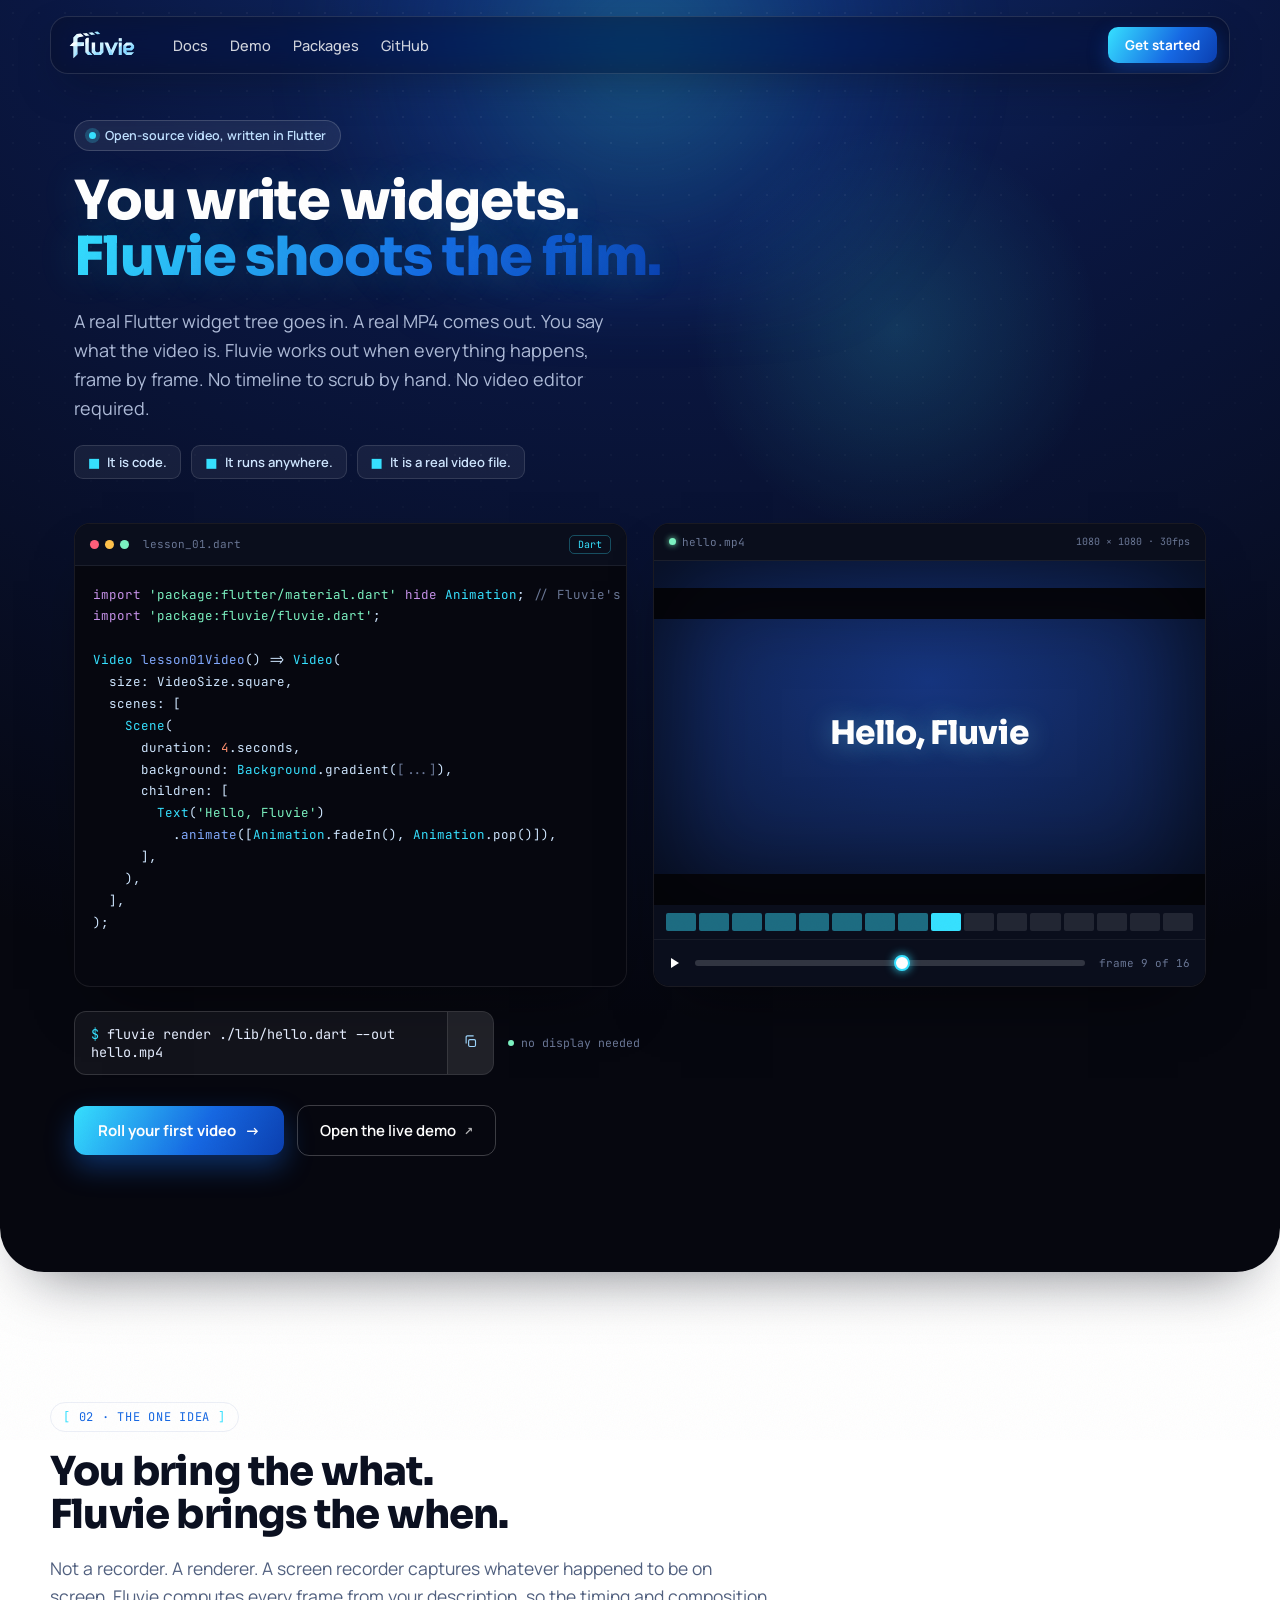
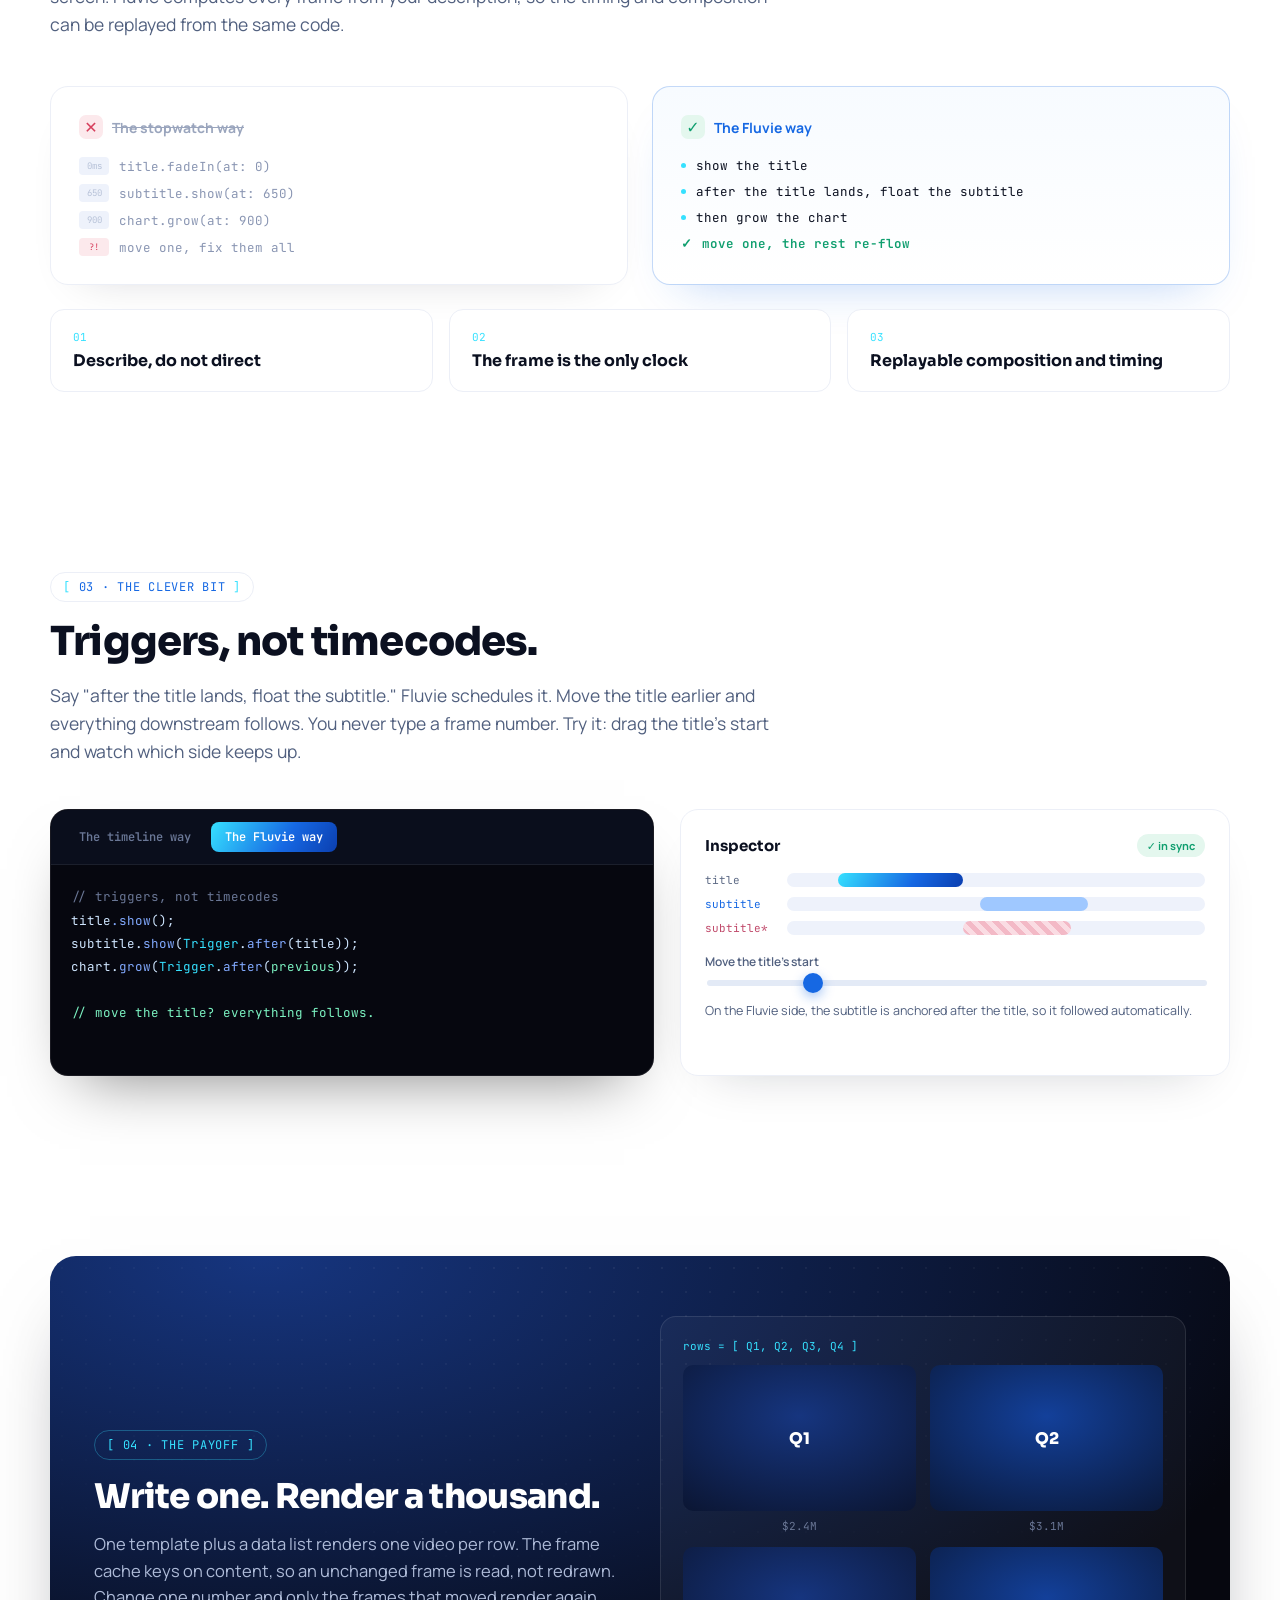
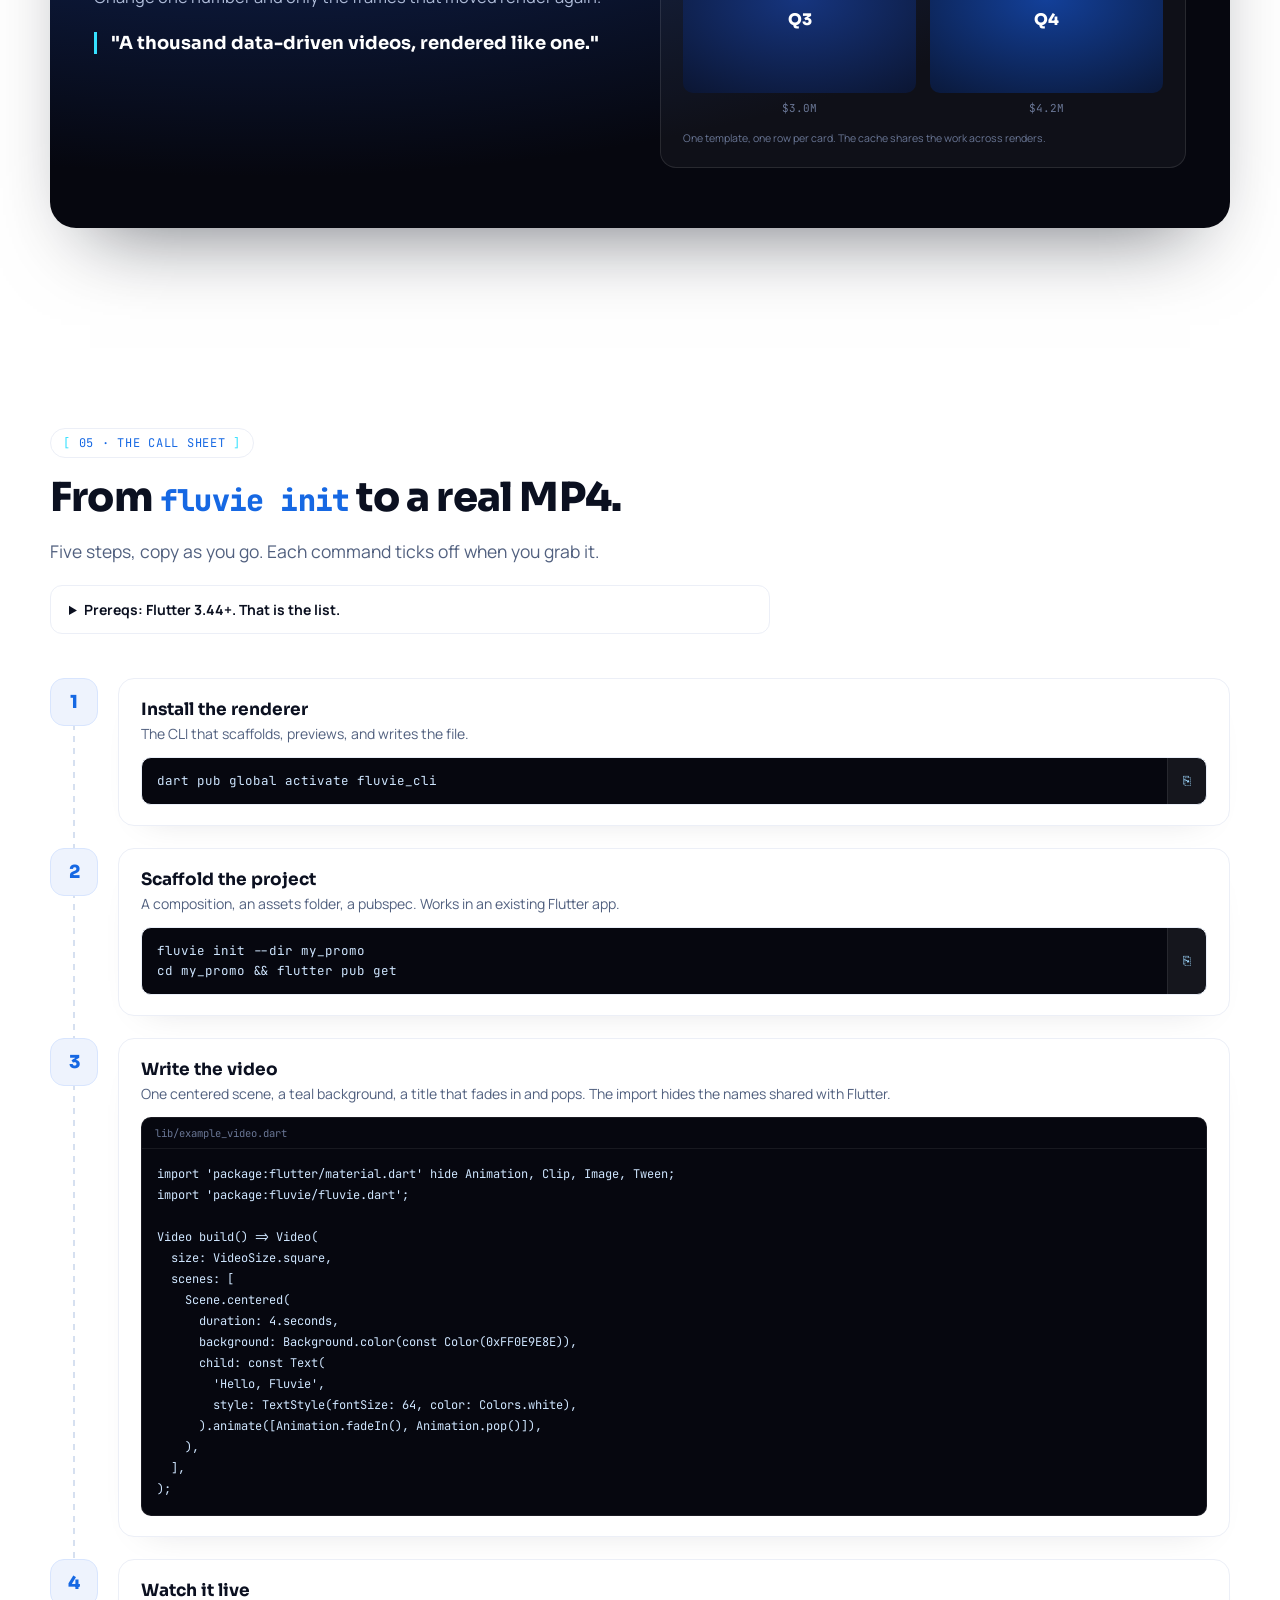
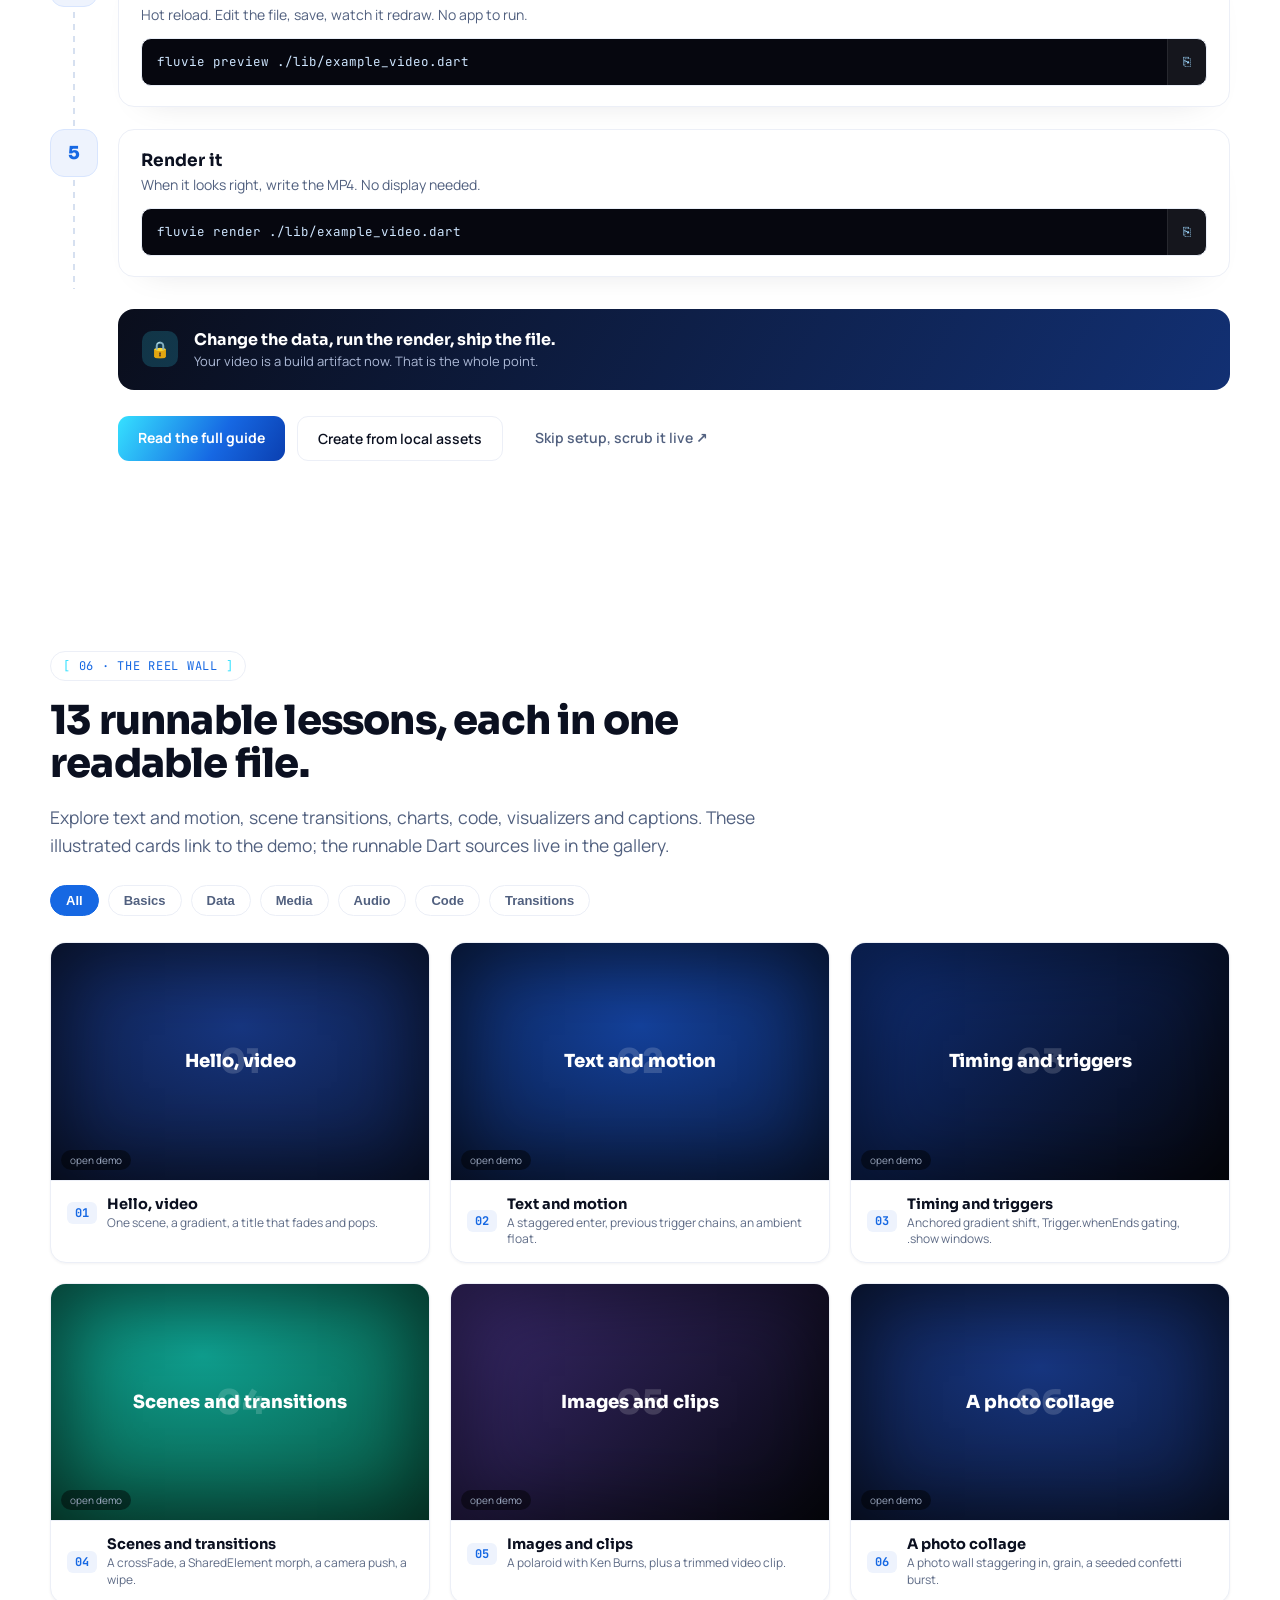
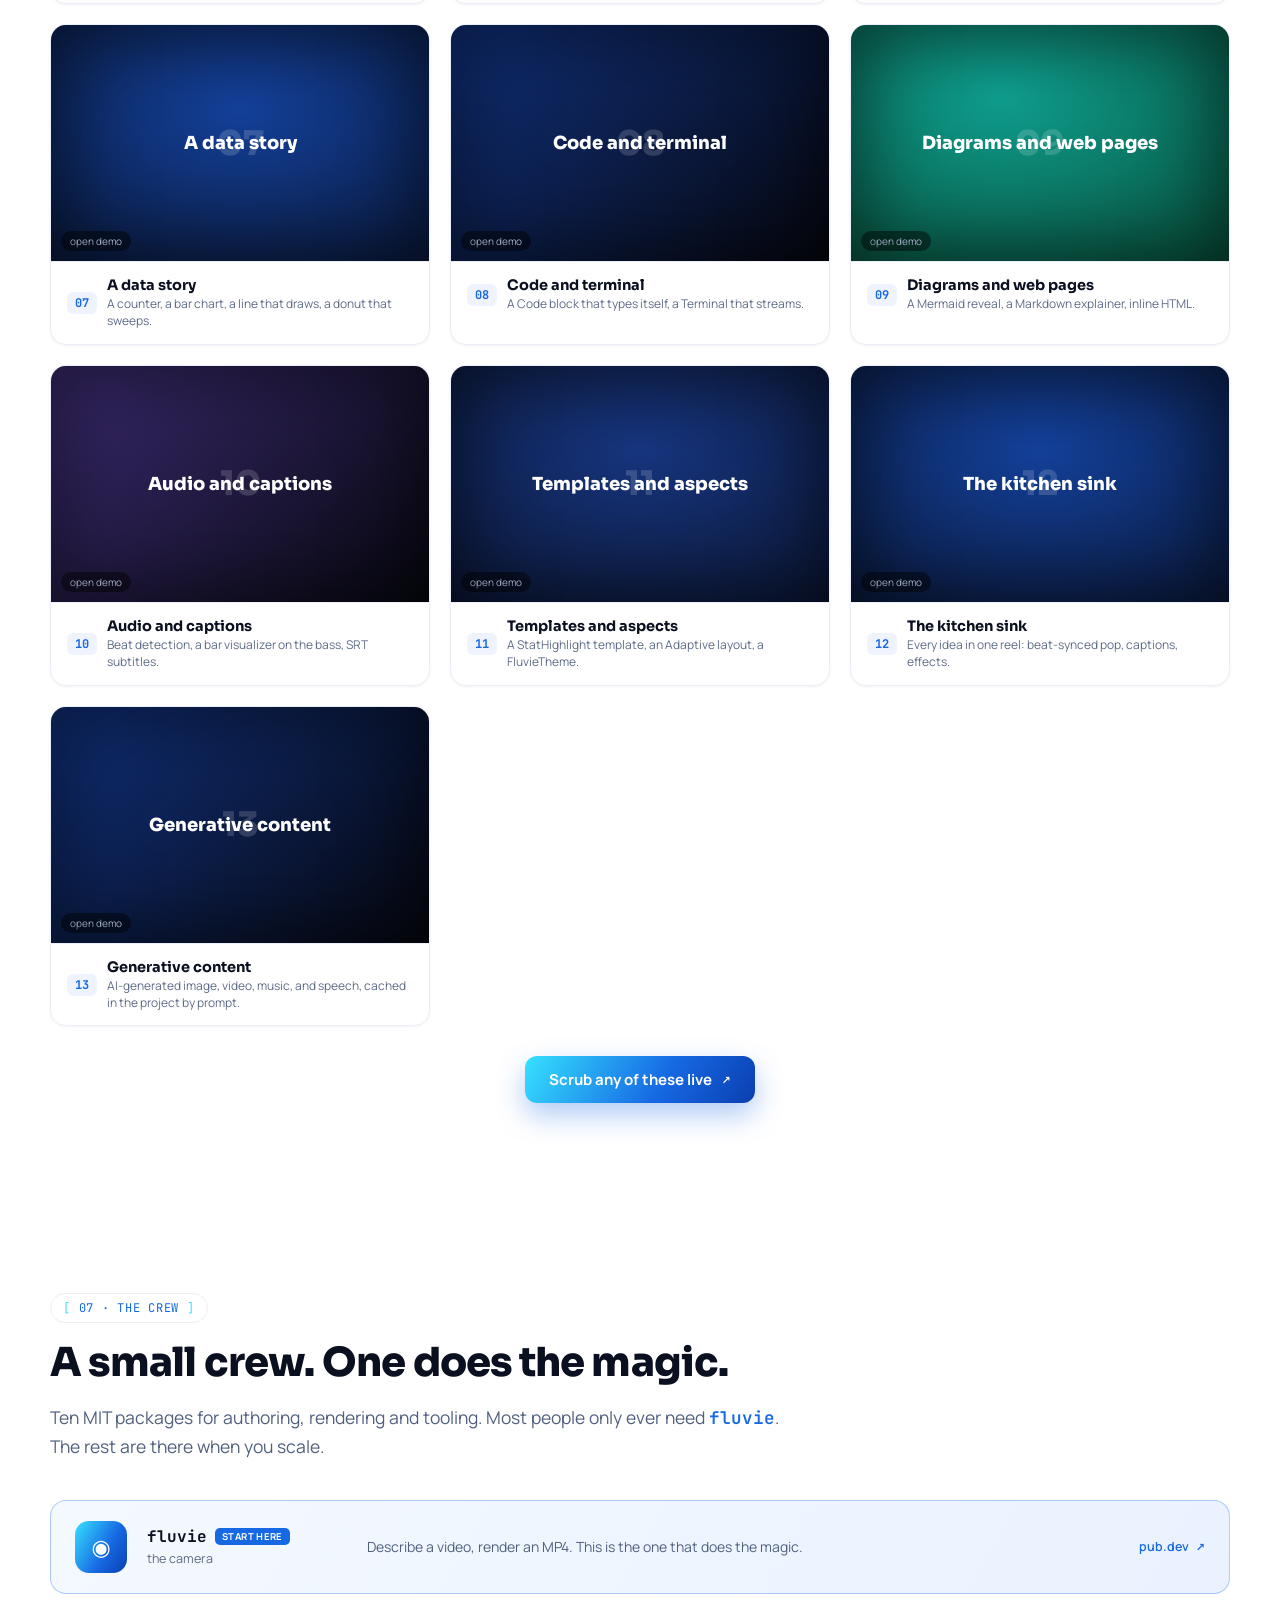
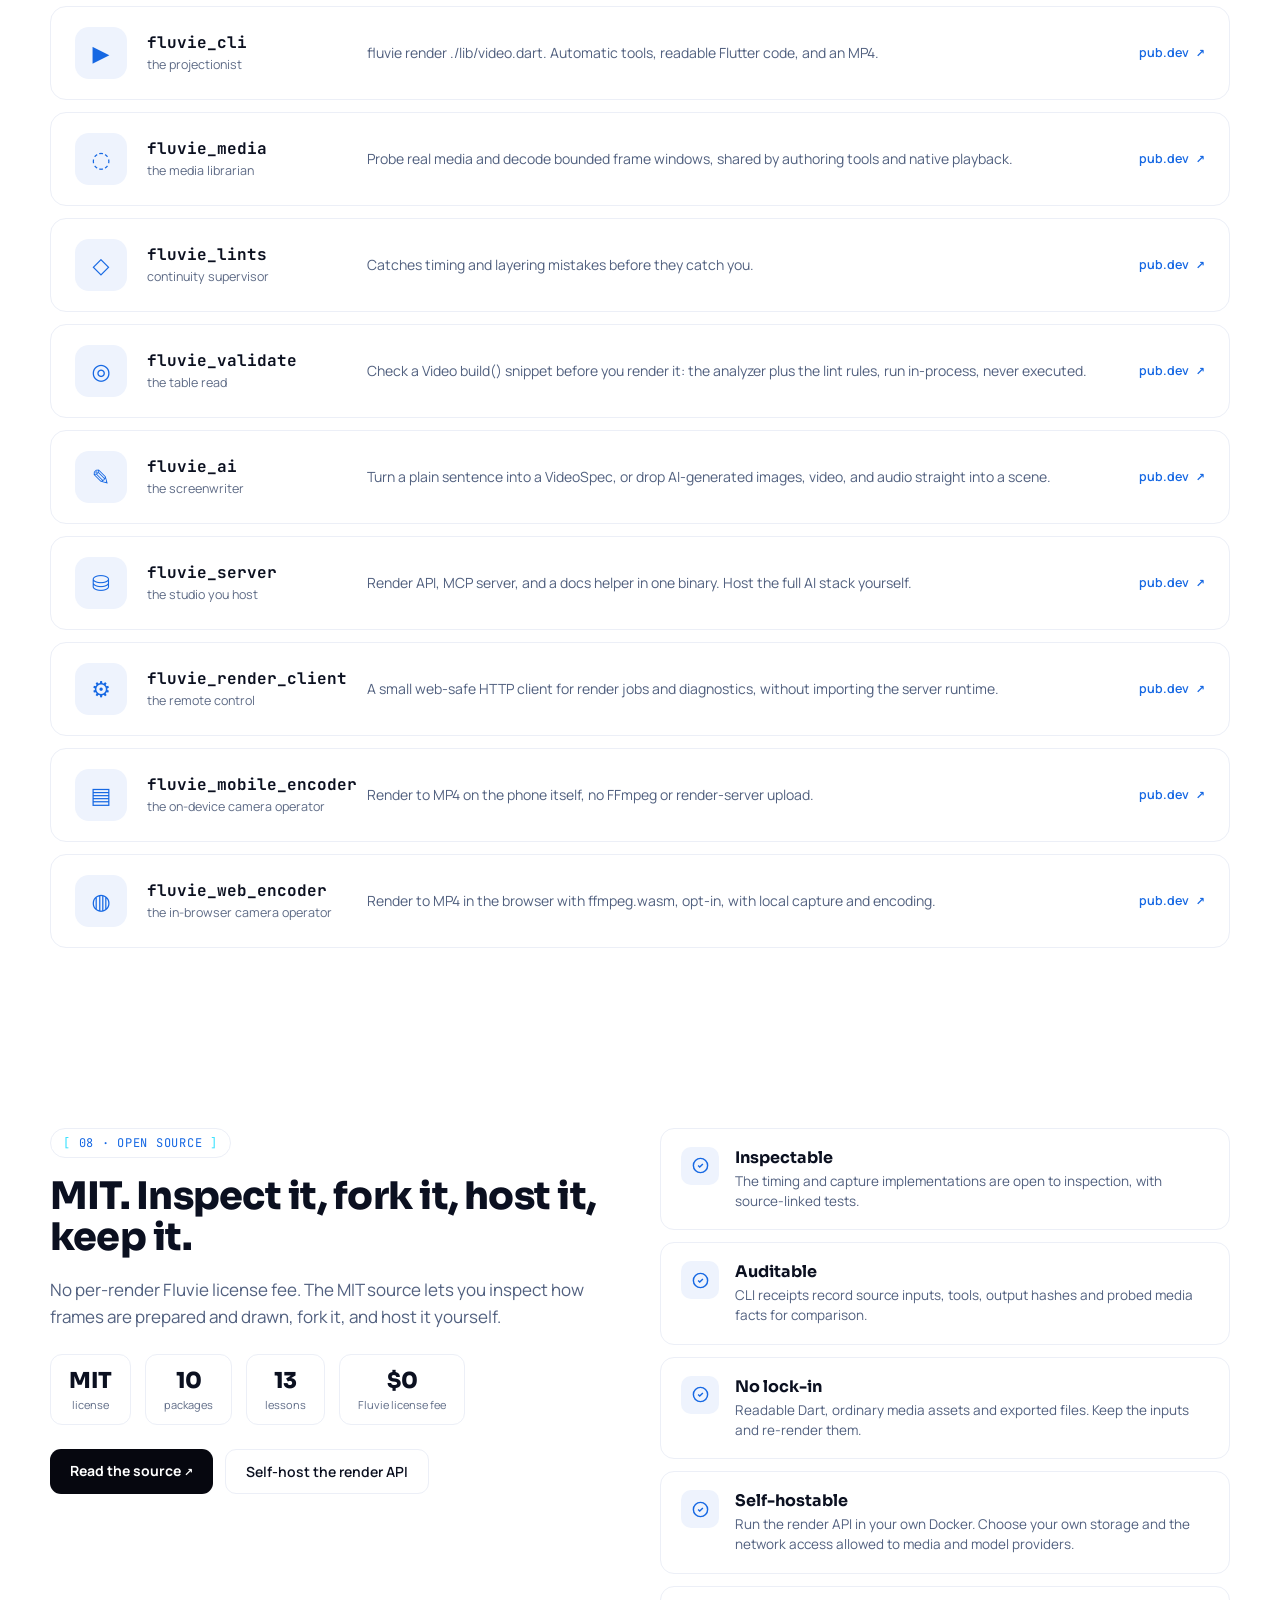
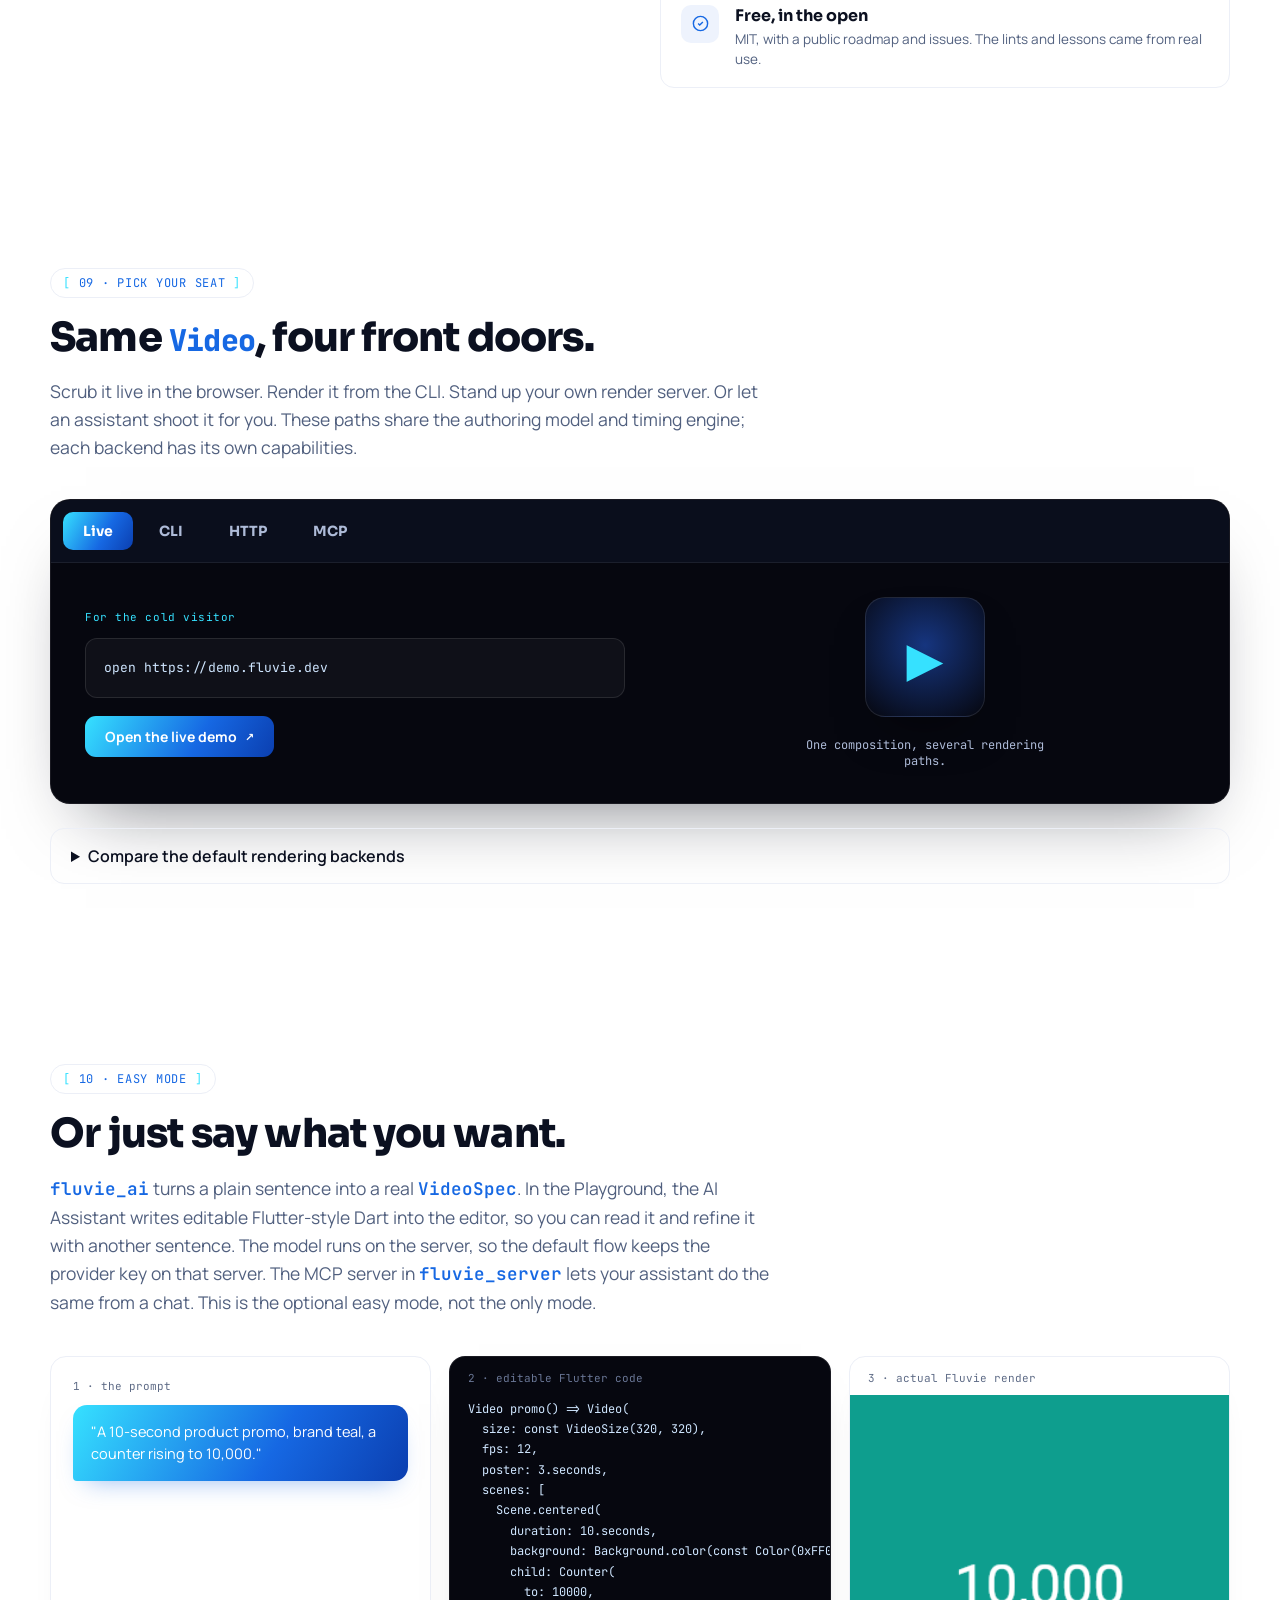
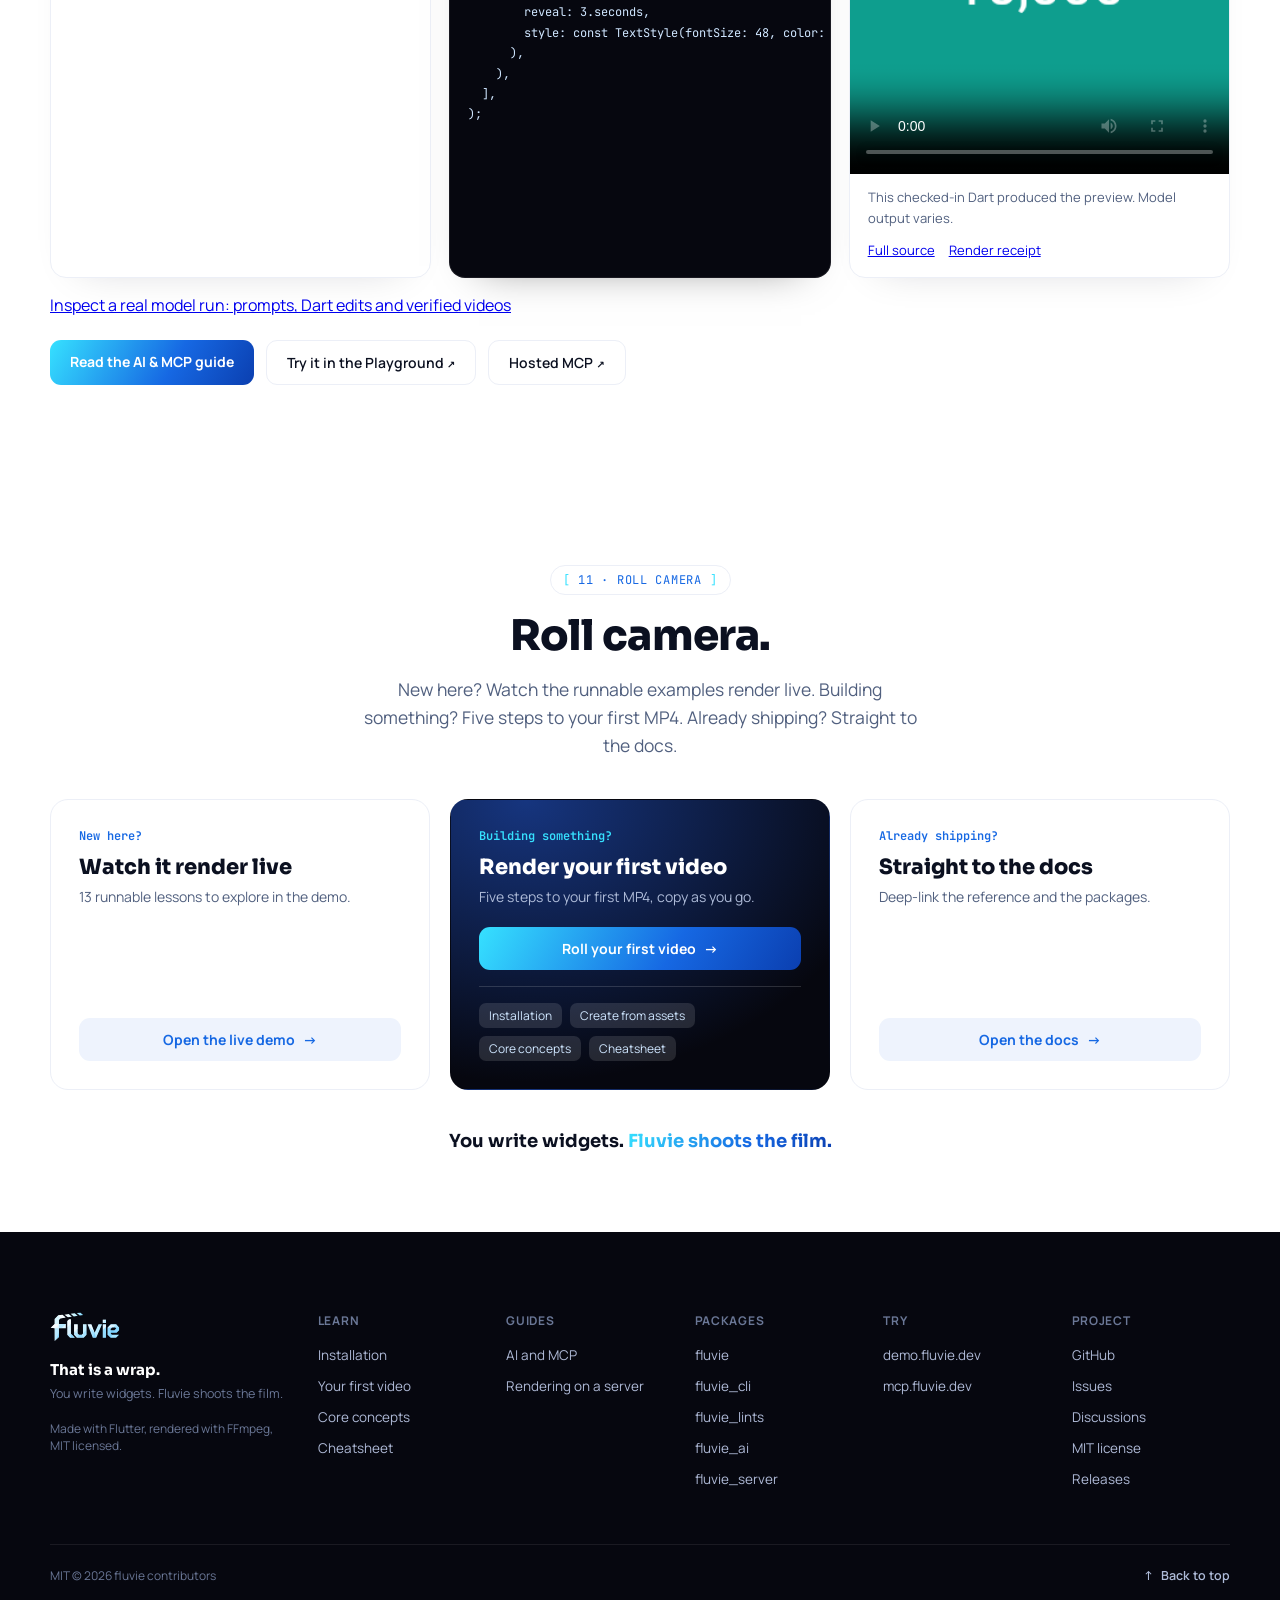
==== commit 8bcfcdbc: "deploy fluvie.dev from ad5b97a" ====
--- a/index.html
+++ b/index.html
@@ -1,5 +1,5 @@
-<!DOCTYPE html><html lang="en"> <head><meta charset="utf-8"><meta name="viewport" content="width=device-width, initial-scale=1"><title>Fluvie — you write widgets, Fluvie shoots the film</title><meta name="description" content="Fluvie is an open-source Dart library that renders a declarative Flutter widget tree to a real MP4. You say what the video is; Fluvie works out when everything happens, frame by frame. Deterministic, headless, MIT."><link rel="icon" type="image/svg+xml" href="/fluvie_logo.svg"><meta property="og:type" content="website"><meta property="og:url" content="https://fluvie.dev"><meta property="og:title" content="Fluvie — you write widgets, Fluvie shoots the film"><meta property="og:description" content="Open-source video, written in Flutter. A real widget tree goes in, a real MP4 comes out. Deterministic, headless, MIT."><meta property="og:image" content="https://fluvie.dev/og.png"><meta property="og:image:width" content="1200"><meta property="og:image:height" content="630"><meta name="twitter:card" content="summary_large_image"><meta name="twitter:title" content="Fluvie — you write widgets, Fluvie shoots the film"><meta name="twitter:description" content="Open-source video, written in Flutter. A real widget tree goes in, a real MP4 comes out. Deterministic, headless, MIT."><meta name="twitter:image" content="https://fluvie.dev/og.png"><link rel="preconnect" href="https://fonts.googleapis.com"><link rel="preconnect" href="https://fonts.gstatic.com" crossorigin><link href="https://fonts.googleapis.com/css2?family=Sora:wght@500;600;700;800&family=Manrope:wght@400;500;600;700&family=JetBrains+Mono:wght@400;500;700&display=swap" rel="stylesheet"><style>*{box-sizing:border-box}html,body{margin:0;padding:0}html{scroll-behavior:smooth}body{background:#fff}::selection{background:#bbe4ff;color:#0b1020}a,button{outline:none}a:focus-visible,button:focus-visible,input:focus-visible,[tabindex]:focus-visible{outline:2px solid #1668E3;outline-offset:3px;border-radius:6px}.flv-skip{position:fixed;left:16px;top:-60px;z-index:90;background:#06070f;color:#fff;padding:10px 16px;border-radius:10px;font-family:Manrope,sans-serif;font-weight:600;text-decoration:none;transition:top .2s ease}.flv-skip:focus{top:16px}input[type=range].flv-range{-webkit-appearance:none;appearance:none;height:6px;border-radius:6px;background:#ffffff29;outline:none}input[type=range].flv-range::-webkit-slider-thumb{-webkit-appearance:none;width:16px;height:16px;border-radius:50%;background:#fff;box-shadow:0 0 10px #36e1ffe6;cursor:pointer;border:2px solid #36E1FF}input[type=range].flv-range::-moz-range-thumb{width:16px;height:16px;border-radius:50%;background:#fff;border:2px solid #36E1FF;cursor:pointer}input[type=range].flv-lever{-webkit-appearance:none;appearance:none;height:6px;border-radius:6px;background:#e3eaf6}input[type=range].flv-lever::-webkit-slider-thumb{-webkit-appearance:none;width:20px;height:20px;border-radius:50%;background:#1668e3;cursor:grab;box-shadow:0 4px 12px #1668e366}input[type=range].flv-lever::-moz-range-thumb{width:20px;height:20px;border-radius:50%;background:#1668e3;border:none;cursor:grab}@keyframes flvGlow{0%,to{opacity:.55;transform:scale(1)}50%{opacity:.9;transform:scale(1.06)}}@keyframes flvFloat{0%,to{transform:translateY(0)}50%{transform:translateY(-14px)}}@keyframes flvFloat2{0%,to{transform:translateY(0)}50%{transform:translateY(12px)}}@keyframes flvFlare{0%,to{opacity:.35;transform:translate(-8%) scaleX(.9)}50%{opacity:.7;transform:translate(8%) scaleX(1.1)}}@keyframes flvWord{0%,8%{opacity:0;transform:translateY(18px)}26%,82%{opacity:1;transform:translateY(0)}to{opacity:0;transform:translateY(-10px)}}@keyframes flvFadeScale{0%{opacity:0;transform:scale(.84)}16%,80%{opacity:1;transform:scale(1)}to{opacity:0;transform:scale(1.07)}}@keyframes flvBar{0%{transform:scaleY(0)}34%,86%{transform:scaleY(1)}to{transform:scaleY(.2)}}@keyframes flvSheen{0%{transform:translate(-130%) skew(-18deg)}55%,to{transform:translate(260%) skew(-18deg)}}@keyframes flvBlink{0%,to{opacity:1}50%{opacity:.3}}@keyframes flvCaret{0%,49%{opacity:1}50%,to{opacity:0}}@keyframes flvRing{0%{stroke-dashoffset:264}to{stroke-dashoffset:70}}@keyframes flvGrain{0%{transform:translate(0)}25%{transform:translate(-5%,3%)}50%{transform:translate(4%,-4%)}75%{transform:translate(-3%,2%)}to{transform:translate(0)}}@media(max-width:900px){.flv-grid-2,.flv-grid-3,.flv-grid-router,.flv-foot{grid-template-columns:1fr!important}.flv-pkg-row{grid-template-columns:44px 1fr!important}.flv-pkg-row .flv-pkg-line,.flv-pkg-row .flv-pkg-chip,.flv-nav-links{display:none!important}h1#hero-h{font-size:40px!important}.flv-h2{font-size:30px!important}}@media(prefers-reduced-motion:reduce){*,*:before,*:after{animation-duration:.001ms!important;animation-iteration-count:1!important;transition-duration:.001ms!important;scroll-behavior:auto!important}}
-</style></head> <body> <div style="font-family:'Manrope',system-ui,sans-serif; color:#0B1020; background:#FFFFFF; overflow-x:hidden; position:relative; --ink:#0B1020; --soft:#51607F; --muted:#5E6B86; --line:#ECEFF7; --line2:#EAEFF8; --acc:#1668E3; --acc2:#36E1FF; --dark:#06070F; --dpanel:#0A0E1C; --dline:rgba(255,255,255,0.1); --dtext:#AEBBD8; --dmut:#6A7796; --grad:linear-gradient(120deg,#36E1FF,#1668E3 60%,#0B3FB0);"> <a href="#main" class="flv-skip">Skip to content</a> <!-- film grain --> <div aria-hidden="true" style="position:fixed; inset:-60%; z-index:9; pointer-events:none; opacity:0.045; mix-blend-mode:multiply; background-image:url(&quot;data:image/svg+xml,%3Csvg xmlns='http://www.w3.org/2000/svg' width='160' height='160'%3E%3Cfilter id='n'%3E%3CfeTurbulence type='fractalNoise' baseFrequency='0.82' numOctaves='2' stitchTiles='stitch'/%3E%3C/filter%3E%3Crect width='160' height='160' filter='url(%23n)'/%3E%3C/svg%3E&quot;); animation:flvGrain 7s steps(6) infinite;"></div> <!-- ambient blurry spots over the white body --> <div aria-hidden="true" style="position:absolute; inset:0; z-index:-1; pointer-events:none; overflow:hidden;"> <div style="position:absolute; left:-8%; top:14%; width:560px; height:560px; border-radius:50%; background:radial-gradient(circle,rgba(54,225,255,0.20),transparent 66%); filter:blur(46px); animation:flvGlow 12s ease-in-out infinite;"></div> <div style="position:absolute; right:-10%; top:36%; width:640px; height:640px; border-radius:50%; background:radial-gradient(circle,rgba(22,104,227,0.16),transparent 66%); filter:blur(52px); animation:flvGlow 15s ease-in-out infinite; animation-delay:1s;"></div> <div style="position:absolute; left:10%; top:60%; width:560px; height:560px; border-radius:50%; background:radial-gradient(circle,rgba(110,130,255,0.16),transparent 66%); filter:blur(50px); animation:flvGlow 13s ease-in-out infinite; animation-delay:2s;"></div> <div style="position:absolute; right:6%; top:82%; width:520px; height:520px; border-radius:50%; background:radial-gradient(circle,rgba(54,225,255,0.14),transparent 66%); filter:blur(48px); animation:flvGlow 16s ease-in-out infinite; animation-delay:1.5s;"></div> </div>  <!-- ============ 0 · NAV ============ --><header data-flv-nav style="position:fixed; top:16px; left:16px; right:16px; z-index:50; max-width:1180px; margin:0 auto; border-radius:18px; backdrop-filter:saturate(1.6) blur(16px); background:rgba(10,14,30,0.5); border:1px solid rgba(255,255,255,0.12); box-shadow:0 16px 44px -16px rgba(7,11,24,0.6); transition:background .35s ease, border-color .35s ease, padding .35s ease; overflow:hidden;"> <nav aria-label="Primary" style="margin:0 auto; padding:10px 12px 10px 18px; display:flex; align-items:center; gap:22px;"> <a href="#main" data-flv-logo style="display:flex; align-items:center; text-decoration:none; position:relative;" aria-label="Fluvie home"> <img id="navLogo" src="fluvie_logo_inverted.svg" alt="Fluvie" style="height:28px; width:72px; object-fit:contain; object-position:left center; display:block;"> <span data-flv-whisper aria-hidden="true" style="position:absolute; left:0; top:100%; margin-top:6px; font-family:'JetBrains Mono',monospace; font-size:10px; white-space:nowrap; color:var(--acc2); opacity:0; transition:opacity .25s ease;">You write widgets. Fluvie shoots the film.</span> </a> <div class="flv-nav-links" style="display:flex; align-items:center; gap:22px; margin-left:10px;"> <a data-flv-navlink href="https://docs.fluvie.dev" style="text-decoration:none; color:rgba(255,255,255,0.82); font-size:14.5px; font-weight:500; transition:color .35s ease;" style-hover="text-decoration:underline; text-underline-offset:5px;">Docs</a> <a data-flv-navlink href="https://demo.fluvie.dev" style="text-decoration:none; color:rgba(255,255,255,0.82); font-size:14.5px; font-weight:500; transition:color .35s ease;" style-hover="text-decoration:underline; text-underline-offset:5px;">Demo</a> <a data-flv-navlink href="#crew" style="text-decoration:none; color:rgba(255,255,255,0.82); font-size:14.5px; font-weight:500; transition:color .35s ease;" style-hover="text-decoration:underline; text-underline-offset:5px;">Packages</a> <a data-flv-navlink href="https://github.com/SimonErich/fluvie" style="text-decoration:none; color:rgba(255,255,255,0.82); font-size:14.5px; font-weight:500; transition:color .35s ease;" style-hover="text-decoration:underline; text-underline-offset:5px;">GitHub</a> </div> <a href="#start" style="margin-left:auto; text-decoration:none; padding:9px 17px; border-radius:10px; color:#fff; font-size:13.5px; font-weight:700; background:var(--grad); box-shadow:0 8px 20px rgba(22,104,227,0.34);" style-hover="transform:translateY(-1px);">Get started</a> </nav> <div aria-hidden="true" style="position:absolute; left:0; bottom:0; height:2px; background:linear-gradient(90deg,#36E1FF,#1668E3); width:0%;" data-flv-progress></div> </header> <main id="main"> <!-- ============ 1 · HERO ============ --><section data-flv-hero data-section="hero" aria-labelledby="hero-h" style="position:relative; overflow:hidden; background:radial-gradient(125% 92% at 50% -12%, #123073 0%, #0a1742 40%, #06070F 100%); border-bottom-left-radius:44px; border-bottom-right-radius:44px; box-shadow:0 34px 60px -34px rgba(7,11,24,0.55);"> <div aria-hidden="true" style="position:absolute; inset:0; background-image:radial-gradient(rgba(255,255,255,0.07) 1px, transparent 1.4px); background-size:26px 26px; mask-image:radial-gradient(120% 80% at 50% 2%, #000 0%, transparent 72%); -webkit-mask-image:radial-gradient(120% 80% at 50% 2%, #000 0%, transparent 72%);"></div> <div aria-hidden="true" data-flv-spot style="position:absolute; inset:0; pointer-events:none; mix-blend-mode:screen; background:radial-gradient(440px circle at var(--mx,70%) var(--my,26%), rgba(54,225,255,0.16), transparent 46%);"></div> <div aria-hidden="true" style="position:absolute; top:-220px; left:50%; transform:translateX(-50%); width:900px; height:540px; background:radial-gradient(circle, rgba(54,225,255,0.26), rgba(22,104,227,0.15) 38%, transparent 66%); filter:blur(26px); animation:flvGlow 9s ease-in-out infinite;"></div> <div style="position:relative; max-width:1180px; margin:0 auto; padding:120px 24px 116px;"> <div style="max-width:760px;"> <div style="display:inline-flex; align-items:center; gap:9px; padding:6px 14px; border:1px solid rgba(255,255,255,0.16); border-radius:30px; background:rgba(255,255,255,0.07); backdrop-filter:blur(8px);"> <span aria-hidden="true" style="width:7px; height:7px; border-radius:50%; background:var(--acc2); box-shadow:0 0 0 4px rgba(54,225,255,0.22); animation:flvBlink 2s ease-in-out infinite;"></span> <span style="font-size:12.5px; font-weight:600; color:#BFE0FF;">Open-source video, written in Flutter</span> </div> <h1 id="hero-h" style="font-family:'Sora',sans-serif; font-weight:800; font-size:54px; line-height:1.04; letter-spacing:-0.02em; margin:22px 0 0; color:#fff; text-shadow:0 2px 40px rgba(54,225,255,0.18);">You write widgets.<br><span style="background:var(--grad); -webkit-background-clip:text; background-clip:text; color:transparent;">Fluvie shoots the film.</span></h1> <p style="font-size:18px; line-height:1.6; color:var(--dtext); max-width:560px; margin:22px 0 0;">A real Flutter widget tree goes in. A real MP4 comes out. You say what the video is. Fluvie works out when everything happens, frame by frame. No timeline to scrub by hand. No video editor.</p> <div role="list" style="display:flex; flex-wrap:wrap; gap:10px; margin-top:22px;"> <span role="listitem" style="display:inline-flex; align-items:center; gap:7px; padding:7px 13px; border-radius:9px; background:rgba(255,255,255,0.06); border:1px solid rgba(255,255,255,0.12); font-size:13px; font-weight:600; color:#CFE6FF;"><span aria-hidden="true" style="color:var(--acc2);">&#9632;</span> It is code.</span> <span role="listitem" style="display:inline-flex; align-items:center; gap:7px; padding:7px 13px; border-radius:9px; background:rgba(255,255,255,0.06); border:1px solid rgba(255,255,255,0.12); font-size:13px; font-weight:600; color:#CFE6FF;"><span aria-hidden="true" style="color:var(--acc2);">&#9632;</span> It is deterministic.</span> <span role="listitem" style="display:inline-flex; align-items:center; gap:7px; padding:7px 13px; border-radius:9px; background:rgba(255,255,255,0.06); border:1px solid rgba(255,255,255,0.12); font-size:13px; font-weight:600; color:#CFE6FF;"><span aria-hidden="true" style="color:var(--acc2);">&#9632;</span> It is a real video file.</span> </div> </div> <!-- split: code in, film out --> <div class="flv-grid-2" style="margin-top:44px; display:grid; grid-template-columns:1fr 1fr; gap:26px; align-items:stretch;"> <!-- code --> <div style="border-radius:16px; overflow:hidden; background:#06070F; border:1px solid rgba(255,255,255,0.08); box-shadow:0 30px 60px -28px rgba(0,0,0,0.6);"> <div style="display:flex; align-items:center; gap:8px; padding:11px 15px; border-bottom:1px solid rgba(255,255,255,0.07); background:#0A0E1C;"> <span aria-hidden="true" style="display:flex; gap:6px;"><i style="width:9px;height:9px;border-radius:50%;background:#FF5E7A;"></i><i style="width:9px;height:9px;border-radius:50%;background:#FFC24B;"></i><i style="width:9px;height:9px;border-radius:50%;background:#7CF3C2;"></i></span> <span style="font-family:'JetBrains Mono',monospace; font-size:11px; color:var(--dmut); margin-left:6px;">lesson_01.dart</span> <span style="margin-left:auto; font-family:'JetBrains Mono',monospace; font-size:10px; color:var(--acc2); padding:2px 8px; border:1px solid rgba(54,225,255,0.3); border-radius:5px;">Dart</span> </div> <pre style="margin:0; padding:18px; font-family:'JetBrains Mono',monospace; font-size:12.5px; line-height:1.75; color:#CFE6FF; overflow:auto;"><span style="color:#C792EA;">import</span> <span style="color:#7CF3C2;">'package:flutter/material.dart'</span> <span style="color:#C792EA;">hide</span> <span style="color:#36E1FF;">Animation</span>; <span style="color:#6A7796;">// Fluvie's wins</span>
+<!DOCTYPE html><html lang="en"> <head><meta charset="utf-8"><meta name="viewport" content="width=device-width, initial-scale=1"><title>Fluvie — you write widgets, Fluvie shoots the film</title><meta name="description" content="Fluvie is an open-source Dart library that renders a declarative Flutter widget tree to a real MP4. You say what the video is; Fluvie works out when everything happens, frame by frame. On-device, headless, MIT."><link rel="icon" type="image/svg+xml" href="/fluvie_logo.svg"><meta property="og:type" content="website"><meta property="og:url" content="https://fluvie.dev"><meta property="og:title" content="Fluvie — you write widgets, Fluvie shoots the film"><meta property="og:description" content="Open-source video, written in Flutter. A real widget tree goes in, a real MP4 comes out. On-device, headless, MIT."><meta property="og:image" content="https://fluvie.dev/og.png"><meta property="og:image:width" content="1200"><meta property="og:image:height" content="630"><meta name="twitter:card" content="summary_large_image"><meta name="twitter:title" content="Fluvie — you write widgets, Fluvie shoots the film"><meta name="twitter:description" content="Open-source video, written in Flutter. A real widget tree goes in, a real MP4 comes out. On-device, headless, MIT."><meta name="twitter:image" content="https://fluvie.dev/og.png"><link rel="preconnect" href="https://fonts.googleapis.com"><link rel="preconnect" href="https://fonts.gstatic.com" crossorigin><link href="https://fonts.googleapis.com/css2?family=Sora:wght@500;600;700;800&family=Manrope:wght@400;500;600;700&family=JetBrains+Mono:wght@400;500;700&display=swap" rel="stylesheet"><style>*{box-sizing:border-box}html,body{margin:0;padding:0}html{scroll-behavior:smooth}body{background:#fff}::selection{color:#0b1020;background:#bbe4ff}a,button{outline:none}a:focus-visible,button:focus-visible,input:focus-visible,[tabindex]:focus-visible{outline-offset:3px;border-radius:6px;outline:2px solid #1668e3}.flv-skip{z-index:90;color:#fff;background:#06070f;border-radius:10px;padding:10px 16px;font-family:Manrope,sans-serif;font-weight:600;text-decoration:none;transition:top .2s;position:fixed;top:-60px;left:16px}.flv-skip:focus{top:16px}input[type=range].flv-range{-webkit-appearance:none;appearance:none;background:#ffffff29;border-radius:6px;outline:none;height:6px}input[type=range].flv-range::-webkit-slider-thumb{-webkit-appearance:none;cursor:pointer;background:#fff;border:2px solid #36e1ff;border-radius:50%;width:16px;height:16px;box-shadow:0 0 10px #36e1ffe6}input[type=range].flv-range::-moz-range-thumb{cursor:pointer;background:#fff;border:2px solid #36e1ff;border-radius:50%;width:16px;height:16px}input[type=range].flv-lever{-webkit-appearance:none;appearance:none;background:#e3eaf6;border-radius:6px;height:6px}input[type=range].flv-lever::-webkit-slider-thumb{-webkit-appearance:none;cursor:grab;background:#1668e3;border-radius:50%;width:20px;height:20px;box-shadow:0 4px 12px #1668e366}input[type=range].flv-lever::-moz-range-thumb{cursor:grab;background:#1668e3;border:none;border-radius:50%;width:20px;height:20px}@keyframes flvGlow{0%,to{opacity:.55;transform:scale(1)}50%{opacity:.9;transform:scale(1.06)}}@keyframes flvFloat{0%,to{transform:translateY(0)}50%{transform:translateY(-14px)}}@keyframes flvFloat2{0%,to{transform:translateY(0)}50%{transform:translateY(12px)}}@keyframes flvFlare{0%,to{opacity:.35;transform:translate(-8%)scaleX(.9)}50%{opacity:.7;transform:translate(8%)scaleX(1.1)}}@keyframes flvWord{0%,8%{opacity:0;transform:translateY(18px)}26%,82%{opacity:1;transform:translateY(0)}to{opacity:0;transform:translateY(-10px)}}@keyframes flvFadeScale{0%{opacity:0;transform:scale(.84)}16%,80%{opacity:1;transform:scale(1)}to{opacity:0;transform:scale(1.07)}}@keyframes flvBar{0%{transform:scaleY(0)}34%,86%{transform:scaleY(1)}to{transform:scaleY(.2)}}@keyframes flvSheen{0%{transform:translate(-130%)skew(-18deg)}55%,to{transform:translate(260%)skew(-18deg)}}@keyframes flvBlink{0%,to{opacity:1}50%{opacity:.3}}@keyframes flvCaret{0%,49%{opacity:1}50%,to{opacity:0}}@keyframes flvRing{0%{stroke-dashoffset:264px}to{stroke-dashoffset:70px}}@keyframes flvGrain{0%{transform:translate(0)}25%{transform:translate(-5%,3%)}50%{transform:translate(4%,-4%)}75%{transform:translate(-3%,2%)}to{transform:translate(0)}}@media (width<=900px){.flv-grid-2,.flv-grid-3,.flv-grid-router,.flv-foot{grid-template-columns:1fr!important}.flv-pkg-row{grid-template-columns:44px 1fr!important}.flv-pkg-row .flv-pkg-line,.flv-pkg-row .flv-pkg-chip,.flv-nav-links{display:none!important}h1#hero-h{font-size:40px!important}.flv-h2{font-size:30px!important}}@media (prefers-reduced-motion:reduce){*,:before,:after{scroll-behavior:auto!important;transition-duration:.001ms!important;animation-duration:.001ms!important;animation-iteration-count:1!important}}
+</style></head> <body> <div style="font-family:'Manrope',system-ui,sans-serif; color:#0B1020; background:#FFFFFF; overflow-x:hidden; position:relative; --ink:#0B1020; --soft:#51607F; --muted:#5E6B86; --line:#ECEFF7; --line2:#EAEFF8; --acc:#1668E3; --acc2:#36E1FF; --dark:#06070F; --dpanel:#0A0E1C; --dline:rgba(255,255,255,0.1); --dtext:#AEBBD8; --dmut:#6A7796; --grad:linear-gradient(120deg,#36E1FF,#1668E3 60%,#0B3FB0);"> <a href="#main" class="flv-skip">Skip to content</a> <!-- film grain --> <div aria-hidden="true" style="position:fixed; inset:-60%; z-index:9; pointer-events:none; opacity:0.045; mix-blend-mode:multiply; background-image:url(&quot;data:image/svg+xml,%3Csvg xmlns='http://www.w3.org/2000/svg' width='160' height='160'%3E%3Cfilter id='n'%3E%3CfeTurbulence type='fractalNoise' baseFrequency='0.82' numOctaves='2' stitchTiles='stitch'/%3E%3C/filter%3E%3Crect width='160' height='160' filter='url(%23n)'/%3E%3C/svg%3E&quot;); animation:flvGrain 7s steps(6) infinite;"></div> <!-- ambient blurry spots over the white body --> <div aria-hidden="true" style="position:absolute; inset:0; z-index:-1; pointer-events:none; overflow:hidden;"> <div style="position:absolute; left:-8%; top:14%; width:560px; height:560px; border-radius:50%; background:radial-gradient(circle,rgba(54,225,255,0.20),transparent 66%); filter:blur(46px); animation:flvGlow 12s ease-in-out infinite;"></div> <div style="position:absolute; right:-10%; top:36%; width:640px; height:640px; border-radius:50%; background:radial-gradient(circle,rgba(22,104,227,0.16),transparent 66%); filter:blur(52px); animation:flvGlow 15s ease-in-out infinite; animation-delay:1s;"></div> <div style="position:absolute; left:10%; top:60%; width:560px; height:560px; border-radius:50%; background:radial-gradient(circle,rgba(110,130,255,0.16),transparent 66%); filter:blur(50px); animation:flvGlow 13s ease-in-out infinite; animation-delay:2s;"></div> <div style="position:absolute; right:6%; top:82%; width:520px; height:520px; border-radius:50%; background:radial-gradient(circle,rgba(54,225,255,0.14),transparent 66%); filter:blur(48px); animation:flvGlow 16s ease-in-out infinite; animation-delay:1.5s;"></div> </div>  <!-- ============ 0 · NAV ============ --><header data-flv-nav style="position:fixed; top:16px; left:16px; right:16px; z-index:50; max-width:1180px; margin:0 auto; border-radius:18px; backdrop-filter:saturate(1.6) blur(16px); background:rgba(10,14,30,0.5); border:1px solid rgba(255,255,255,0.12); box-shadow:0 16px 44px -16px rgba(7,11,24,0.6); transition:background .35s ease, border-color .35s ease, padding .35s ease; overflow:hidden;"> <nav aria-label="Primary" style="margin:0 auto; padding:10px 12px 10px 18px; display:flex; align-items:center; gap:22px;"> <a href="#main" data-flv-logo style="display:flex; align-items:center; text-decoration:none; position:relative;" aria-label="Fluvie home"> <img id="navLogo" src="fluvie_logo_inverted.svg" alt="Fluvie" style="height:28px; width:72px; object-fit:contain; object-position:left center; display:block;"> <span data-flv-whisper aria-hidden="true" style="position:absolute; left:0; top:100%; margin-top:6px; font-family:'JetBrains Mono',monospace; font-size:10px; white-space:nowrap; color:var(--acc2); opacity:0; transition:opacity .25s ease;">You write widgets. Fluvie shoots the film.</span> </a> <div class="flv-nav-links" style="display:flex; align-items:center; gap:22px; margin-left:10px;"> <a data-flv-navlink href="https://docs.fluvie.dev" style="text-decoration:none; color:rgba(255,255,255,0.82); font-size:14.5px; font-weight:500; transition:color .35s ease;" style-hover="text-decoration:underline; text-underline-offset:5px;">Docs</a> <a data-flv-navlink href="https://demo.fluvie.dev" style="text-decoration:none; color:rgba(255,255,255,0.82); font-size:14.5px; font-weight:500; transition:color .35s ease;" style-hover="text-decoration:underline; text-underline-offset:5px;">Demo</a> <a data-flv-navlink href="#crew" style="text-decoration:none; color:rgba(255,255,255,0.82); font-size:14.5px; font-weight:500; transition:color .35s ease;" style-hover="text-decoration:underline; text-underline-offset:5px;">Packages</a> <a data-flv-navlink href="https://github.com/SimonErich/fluvie" style="text-decoration:none; color:rgba(255,255,255,0.82); font-size:14.5px; font-weight:500; transition:color .35s ease;" style-hover="text-decoration:underline; text-underline-offset:5px;">GitHub</a> </div> <a href="#start" style="margin-left:auto; text-decoration:none; padding:9px 17px; border-radius:10px; color:#fff; font-size:13.5px; font-weight:700; background:var(--grad); box-shadow:0 8px 20px rgba(22,104,227,0.34);" style-hover="transform:translateY(-1px);">Get started</a> </nav> <div aria-hidden="true" style="position:absolute; left:0; bottom:0; height:2px; background:linear-gradient(90deg,#36E1FF,#1668E3); width:0%;" data-flv-progress></div> </header> <main id="main"> <!-- ============ 1 · HERO ============ --><section data-flv-hero data-section="hero" aria-labelledby="hero-h" style="position:relative; overflow:hidden; background:radial-gradient(125% 92% at 50% -12%, #123073 0%, #0a1742 40%, #06070F 100%); border-bottom-left-radius:44px; border-bottom-right-radius:44px; box-shadow:0 34px 60px -34px rgba(7,11,24,0.55);"> <div aria-hidden="true" style="position:absolute; inset:0; background-image:radial-gradient(rgba(255,255,255,0.07) 1px, transparent 1.4px); background-size:26px 26px; mask-image:radial-gradient(120% 80% at 50% 2%, #000 0%, transparent 72%); -webkit-mask-image:radial-gradient(120% 80% at 50% 2%, #000 0%, transparent 72%);"></div> <div aria-hidden="true" data-flv-spot style="position:absolute; inset:0; pointer-events:none; mix-blend-mode:screen; background:radial-gradient(440px circle at var(--mx,70%) var(--my,26%), rgba(54,225,255,0.16), transparent 46%);"></div> <div aria-hidden="true" style="position:absolute; top:-220px; left:50%; transform:translateX(-50%); width:900px; height:540px; background:radial-gradient(circle, rgba(54,225,255,0.26), rgba(22,104,227,0.15) 38%, transparent 66%); filter:blur(26px); animation:flvGlow 9s ease-in-out infinite;"></div> <div style="position:relative; max-width:1180px; margin:0 auto; padding:120px 24px 116px;"> <div style="max-width:760px;"> <div style="display:inline-flex; align-items:center; gap:9px; padding:6px 14px; border:1px solid rgba(255,255,255,0.16); border-radius:30px; background:rgba(255,255,255,0.07); backdrop-filter:blur(8px);"> <span aria-hidden="true" style="width:7px; height:7px; border-radius:50%; background:var(--acc2); box-shadow:0 0 0 4px rgba(54,225,255,0.22); animation:flvBlink 2s ease-in-out infinite;"></span> <span style="font-size:12.5px; font-weight:600; color:#BFE0FF;">Open-source video, written in Flutter</span> </div> <h1 id="hero-h" style="font-family:'Sora',sans-serif; font-weight:800; font-size:54px; line-height:1.04; letter-spacing:-0.02em; margin:22px 0 0; color:#fff; text-shadow:0 2px 40px rgba(54,225,255,0.18);">You write widgets.<br><span style="background:var(--grad); -webkit-background-clip:text; background-clip:text; color:transparent;">Fluvie shoots the film.</span></h1> <p style="font-size:18px; line-height:1.6; color:var(--dtext); max-width:560px; margin:22px 0 0;">A real Flutter widget tree goes in. A real MP4 comes out. You say what the video is. Fluvie works out when everything happens, frame by frame. No timeline to scrub by hand. No video editor required.</p> <div role="list" style="display:flex; flex-wrap:wrap; gap:10px; margin-top:22px;"> <span role="listitem" style="display:inline-flex; align-items:center; gap:7px; padding:7px 13px; border-radius:9px; background:rgba(255,255,255,0.06); border:1px solid rgba(255,255,255,0.12); font-size:13px; font-weight:600; color:#CFE6FF;"><span aria-hidden="true" style="color:var(--acc2);">&#9632;</span> It is code.</span> <span role="listitem" style="display:inline-flex; align-items:center; gap:7px; padding:7px 13px; border-radius:9px; background:rgba(255,255,255,0.06); border:1px solid rgba(255,255,255,0.12); font-size:13px; font-weight:600; color:#CFE6FF;"><span aria-hidden="true" style="color:var(--acc2);">&#9632;</span> It runs anywhere.</span> <span role="listitem" style="display:inline-flex; align-items:center; gap:7px; padding:7px 13px; border-radius:9px; background:rgba(255,255,255,0.06); border:1px solid rgba(255,255,255,0.12); font-size:13px; font-weight:600; color:#CFE6FF;"><span aria-hidden="true" style="color:var(--acc2);">&#9632;</span> It is a real video file.</span> </div> </div> <!-- split: code in, film out --> <div class="flv-grid-2" style="margin-top:44px; display:grid; grid-template-columns:1fr 1fr; gap:26px; align-items:stretch;"> <!-- code --><div style="border-radius:16px; overflow:hidden; background:#06070F; border:1px solid rgba(255,255,255,0.08); box-shadow:0 30px 60px -28px rgba(0,0,0,0.6);"> <div style="display:flex; align-items:center; gap:8px; padding:11px 15px; border-bottom:1px solid rgba(255,255,255,0.07); background:#0A0E1C;"> <span aria-hidden="true" style="display:flex; gap:6px;"><i style="width:9px;height:9px;border-radius:50%;background:#FF5E7A;"></i><i style="width:9px;height:9px;border-radius:50%;background:#FFC24B;"></i><i style="width:9px;height:9px;border-radius:50%;background:#7CF3C2;"></i></span> <span style="font-family:'JetBrains Mono',monospace; font-size:11px; color:var(--dmut); margin-left:6px;">lesson_01.dart</span> <span style="margin-left:auto; font-family:'JetBrains Mono',monospace; font-size:10px; color:var(--acc2); padding:2px 8px; border:1px solid rgba(54,225,255,0.3); border-radius:5px;">Dart</span> </div> <pre style="margin:0; padding:18px; font-family:'JetBrains Mono',monospace; font-size:12.5px; line-height:1.75; color:#CFE6FF; overflow:auto;"><span style="color:#C792EA;">import</span> <span style="color:#7CF3C2;">'package:flutter/material.dart'</span> <span style="color:#C792EA;">hide</span> <span style="color:#36E1FF;">Animation</span>; <span style="color:#6A7796;">// Fluvie's wins</span>
 <span style="color:#C792EA;">import</span> <span style="color:#7CF3C2;">'package:fluvie/fluvie.dart'</span>;
 
 <span style="color:#36E1FF;">Video</span> <span style="color:#82AAFF;">lesson01Video</span>() => <span style="color:#36E1FF;">Video</span>(
@@ -14,22 +14,37 @@
       ],
     ),
   ],
-);</pre> </div> <!-- film --> <div style="border-radius:16px; overflow:hidden; background:#06070F; border:1px solid rgba(255,255,255,0.08); box-shadow:0 30px 60px -28px rgba(0,0,0,0.6); display:flex; flex-direction:column;"> <div style="display:flex; align-items:center; gap:8px; padding:11px 15px; border-bottom:1px solid rgba(255,255,255,0.07); background:#0A0E1C;"> <span style="display:inline-flex; align-items:center; gap:6px; font-family:'JetBrains Mono',monospace; font-size:11px; color:var(--dmut);"><span aria-hidden="true" style="width:7px;height:7px;border-radius:50%;background:#7CF3C2;box-shadow:0 0 6px #7CF3C2;"></span> hello.mp4</span> <span style="margin-left:auto; font-family:'JetBrains Mono',monospace; font-size:10px; color:var(--dmut);">1080 &times; 1080 &middot; 30fps</span> </div> <!-- preview stage --> <div style="position:relative; aspect-ratio:16/10; background:radial-gradient(120% 120% at 50% 35%,#16357f,#06070F); overflow:hidden; display:flex; align-items:center; justify-content:center;"> <div aria-hidden="true" style="position:absolute; top:8%; left:0; right:0; height:9%; background:#06070F;"></div> <div aria-hidden="true" style="position:absolute; bottom:0; left:0; right:0; height:9%; background:#06070F;"></div> <span id="heroTitle" style="font-family:'Sora',sans-serif; font-weight:800; font-size:34px; letter-spacing:-0.02em; color:#fff; text-shadow:0 2px 28px rgba(124,243,255,0.4); opacity:1; transform:scale(0.96); transition:opacity .12s linear, transform .12s linear;">Hello, Fluvie</span> <div aria-hidden="true" style="position:absolute; inset:0; box-shadow:inset 0 0 90px 20px rgba(0,0,0,0.5); pointer-events:none;"></div> </div> <!-- filmstrip --> <div id="heroStrip" aria-hidden="true" style="display:flex; gap:3px; padding:8px 12px; background:#0A0E1C;"></div> <!-- scrubber --> <div style="display:flex; align-items:center; gap:12px; padding:12px 15px; background:#0A0E1C; border-top:1px solid rgba(255,255,255,0.06);"> <span aria-hidden="true" style="color:#fff;"><svg width="12" height="12" viewBox="0 0 12 12" fill="currentColor"><path d="M2 1l8 5-8 5z"></path></svg></span> <input type="range" class="flv-range" min="0" max="15" value="8" id="heroRange" style="flex:1;" aria-label="Scrub the preview, frame by frame" aria-valuetext="frame 9 of 16"> <span id="heroFrameText" style="font-family:'JetBrains Mono',monospace; font-size:11px; color:var(--dmut); min-width:74px; text-align:right;">frame 9 of 16</span> </div> </div> </div> <!-- render line --> <div style="margin-top:24px; display:flex; flex-wrap:wrap; align-items:center; gap:14px;"> <div style="display:flex; align-items:center; max-width:420px; border:1px solid rgba(255,255,255,0.14); border-radius:12px; overflow:hidden; background:rgba(255,255,255,0.05);"> <span style="padding:13px 16px; font-family:'JetBrains Mono',monospace; font-size:13.5px; color:#E6EEFF; flex:1;"><span style="color:var(--acc2);">$</span> fluvie render hello --out hello.mp4</span> <button aria-label="Copy the render command" id="copyRenderBtn" data-cmd="fluvie render hello --out hello.mp4" style="border:none; cursor:pointer; padding:13px 15px; background:rgba(255,255,255,0.06); color:#9FD8FF; border-left:1px solid rgba(255,255,255,0.1); align-self:stretch;" style-hover="background:rgba(54,225,255,0.18); color:#fff;"> <span aria-hidden="true"><svg width="15" height="15" viewBox="0 0 24 24" fill="none" stroke="currentColor" stroke-width="1.8"><rect x="9" y="9" width="11" height="11" rx="2"></rect><path d="M5 15V5a2 2 0 0 1 2-2h10"></path></svg></span> </button> </div> <span style="font-family:'JetBrains Mono',monospace; font-size:11.5px; color:var(--dmut); display:inline-flex; align-items:center; gap:7px;"><span aria-hidden="true" style="width:6px;height:6px;border-radius:50%;background:#7CF3C2;"></span> no display needed</span> <span id="copyRenderMsg" aria-live="polite" style="font-size:12.5px; color:#7CF3C2; font-weight:600;"></span> </div> <!-- hero CTAs --> <div style="display:flex; flex-wrap:wrap; align-items:center; gap:13px; margin-top:30px;"> <a href="#start" style="display:inline-flex; align-items:center; gap:9px; text-decoration:none; padding:14px 24px; border-radius:12px; color:#fff; font-size:15px; font-weight:700; background:var(--grad); box-shadow:0 12px 28px rgba(22,104,227,0.4);" style-hover="transform:translateY(-1px); box-shadow:0 16px 34px rgba(22,104,227,0.5);">Roll your first video <span aria-hidden="true">&rarr;</span></a> <a href="https://demo.fluvie.dev" style="display:inline-flex; align-items:center; gap:8px; text-decoration:none; padding:14px 22px; border-radius:12px; color:#fff; font-size:15px; font-weight:600; border:1px solid rgba(255,255,255,0.22); background:transparent;" style-hover="border-color:var(--acc2); color:var(--acc2);">Open the live demo <span aria-hidden="true" style="font-size:11px; opacity:.7;">&#8599;</span></a> </div> </div> </section> <!-- ============ 2 · THE ONE IDEA ============ --><section data-section="idea" aria-labelledby="idea-h" style="position:relative; padding:130px 24px 90px;"> <div style="max-width:1180px; margin:0 auto;"> <div style="max-width:720px;"> <span style="display:inline-flex; align-items:center; gap:8px; font-family:'JetBrains Mono',monospace; font-size:12px; letter-spacing:0.06em; color:var(--acc); border:1px solid var(--line); padding:6px 12px; border-radius:30px; background:#fff;"><span aria-hidden="true" style="color:var(--acc2);">[</span> 02 &middot; THE ONE IDEA <span aria-hidden="true" style="color:var(--acc2);">]</span></span> <h2 id="idea-h" class="flv-h2" style="font-family:'Sora',sans-serif; font-weight:800; font-size:40px; letter-spacing:-0.02em; line-height:1.08; margin:18px 0 0;">You bring the what.<br>Fluvie brings the when.</h2> <p style="font-size:17.5px; line-height:1.6; color:var(--soft); margin:18px 0 0;">Not a recorder. A renderer. A screen recorder captures whatever happened to be on screen. Fluvie computes every frame from your description, so frame 412 is the same today, tomorrow, and on your teammate's laptop.</p> </div> <div class="flv-grid-2" style="margin-top:48px; display:grid; grid-template-columns:1fr 1fr; gap:24px; align-items:stretch;"> <!-- old way --> <div style="border-radius:18px; border:1px solid var(--line); background:#fff; padding:28px; box-shadow:0 20px 44px -32px rgba(11,16,32,0.2);"> <div style="display:flex; align-items:center; gap:9px; margin-bottom:18px;"><span aria-hidden="true" style="display:inline-flex; width:24px; height:24px; align-items:center; justify-content:center; border-radius:7px; background:#FCE9EC; color:#D7415E;">&#10005;</span><span style="font-weight:700; font-size:14px; color:#9aa5bd; text-decoration:line-through;">The stopwatch way</span></div> <div style="display:flex; flex-direction:column; gap:9px;"> <div style="display:flex; align-items:center; gap:10px; font-family:'JetBrains Mono',monospace; font-size:12.5px; color:#8a96b3;"><span style="display:inline-flex; width:30px; height:18px; border-radius:4px; background:#EEF2FB; align-items:center; justify-content:center; font-size:9px; color:#B7C2D8;">0ms</span> title.fadeIn(at: 0)</div> <div style="display:flex; align-items:center; gap:10px; font-family:'JetBrains Mono',monospace; font-size:12.5px; color:#8a96b3;"><span style="display:inline-flex; width:30px; height:18px; border-radius:4px; background:#EEF2FB; align-items:center; justify-content:center; font-size:9px; color:#B7C2D8;">650</span> subtitle.show(at: 650)</div> <div style="display:flex; align-items:center; gap:10px; font-family:'JetBrains Mono',monospace; font-size:12.5px; color:#8a96b3;"><span style="display:inline-flex; width:30px; height:18px; border-radius:4px; background:#EEF2FB; align-items:center; justify-content:center; font-size:9px; color:#B7C2D8;">900</span> chart.grow(at: 900)</div> <div style="display:flex; align-items:center; gap:10px; font-family:'JetBrains Mono',monospace; font-size:12.5px; color:#8a96b3;"><span style="display:inline-flex; width:30px; height:18px; border-radius:4px; background:#FCE9EC; align-items:center; justify-content:center; font-size:9px; color:#D7415E;">?!</span> move one, fix them all</div> </div> </div> <!-- fluvie way --> <div style="border-radius:18px; border:1px solid rgba(22,104,227,0.25); background:linear-gradient(180deg,#F7FBFF,#fff); padding:28px; box-shadow:0 24px 50px -30px rgba(22,104,227,0.35);"> <div style="display:flex; align-items:center; gap:9px; margin-bottom:18px;"><span aria-hidden="true" style="display:inline-flex; width:24px; height:24px; align-items:center; justify-content:center; border-radius:7px; background:#E4F7EE; color:#0E9E6E;">&#10003;</span><span style="font-weight:700; font-size:14px; color:var(--acc);">The Fluvie way</span></div> <div style="display:flex; flex-direction:column; gap:9px;"> <div style="display:flex; align-items:center; gap:10px; font-family:'JetBrains Mono',monospace; font-size:12.5px; color:var(--ink);"><span aria-hidden="true" style="width:5px; height:5px; border-radius:50%; background:var(--acc2);"></span> show the title</div> <div style="display:flex; align-items:center; gap:10px; font-family:'JetBrains Mono',monospace; font-size:12.5px; color:var(--ink);"><span aria-hidden="true" style="width:5px; height:5px; border-radius:50%; background:var(--acc2);"></span> after the title lands, float the subtitle</div> <div style="display:flex; align-items:center; gap:10px; font-family:'JetBrains Mono',monospace; font-size:12.5px; color:var(--ink);"><span aria-hidden="true" style="width:5px; height:5px; border-radius:50%; background:var(--acc2);"></span> then grow the chart</div> <div style="display:flex; align-items:center; gap:10px; font-family:'JetBrains Mono',monospace; font-size:12.5px; color:#0E9E6E; font-weight:600;"><span aria-hidden="true">&#10003;</span> move one, the rest re-flow</div> </div> </div> </div> <div class="flv-grid-3" style="margin-top:24px; display:grid; grid-template-columns:repeat(3,1fr); gap:16px;"> <div style="border-radius:14px; border:1px solid var(--line); background:#fff; padding:20px 22px; transition:transform .25s ease, box-shadow .25s ease, border-color .25s ease;" style-hover="transform:translateY(-3px); box-shadow:0 18px 36px -24px rgba(11,16,32,0.2); border-color:#BFE6FF;"><div style="font-family:'JetBrains Mono',monospace; font-size:11px; color:var(--acc2); margin-bottom:6px;">01</div><div style="font-family:'Sora',sans-serif; font-weight:700; font-size:16px;">Describe, do not direct</div></div> <div style="border-radius:14px; border:1px solid var(--line); background:#fff; padding:20px 22px; transition:transform .25s ease, box-shadow .25s ease, border-color .25s ease;" style-hover="transform:translateY(-3px); box-shadow:0 18px 36px -24px rgba(11,16,32,0.2); border-color:#BFE6FF;"><div style="font-family:'JetBrains Mono',monospace; font-size:11px; color:var(--acc2); margin-bottom:6px;">02</div><div style="font-family:'Sora',sans-serif; font-weight:700; font-size:16px;">The frame is the only clock</div></div> <div style="border-radius:14px; border:1px solid var(--line); background:#fff; padding:20px 22px; transition:transform .25s ease, box-shadow .25s ease, border-color .25s ease;" style-hover="transform:translateY(-3px); box-shadow:0 18px 36px -24px rgba(11,16,32,0.2); border-color:#BFE6FF;"><div style="font-family:'JetBrains Mono',monospace; font-size:11px; color:var(--acc2); margin-bottom:6px;">03</div><div style="font-family:'Sora',sans-serif; font-weight:700; font-size:16px;">Same input, same film</div></div> </div> </div> </section> <!-- ============ 3 · TRIGGERS ============ --><section data-section="triggers" aria-labelledby="trig-h" style="position:relative; padding:90px 24px;"> <div style="max-width:1180px; margin:0 auto;"> <div style="max-width:720px;"> <span style="display:inline-flex; align-items:center; gap:8px; font-family:'JetBrains Mono',monospace; font-size:12px; letter-spacing:0.06em; color:var(--acc); border:1px solid var(--line); padding:6px 12px; border-radius:30px; background:#fff;"><span aria-hidden="true" style="color:var(--acc2);">[</span> 03 &middot; THE CLEVER BIT <span aria-hidden="true" style="color:var(--acc2);">]</span></span> <h2 id="trig-h" class="flv-h2" style="font-family:'Sora',sans-serif; font-weight:800; font-size:40px; letter-spacing:-0.02em; line-height:1.08; margin:18px 0 0;">Triggers, not timecodes.</h2> <p style="font-size:17.5px; line-height:1.6; color:var(--soft); margin:18px 0 0;">Say "after the title lands, float the subtitle." Fluvie schedules it. Move the title earlier and everything downstream follows. You never type a frame number. Try it: drag the title's start and watch which side keeps up.</p> </div> <div class="flv-grid-2" style="margin-top:44px; display:grid; grid-template-columns:1.1fr 1fr; gap:26px; align-items:stretch;"> <!-- code toggle --> <div style="border-radius:18px; overflow:hidden; background:#06070F; border:1px solid rgba(255,255,255,0.08); box-shadow:0 30px 60px -30px rgba(0,0,0,0.5);"> <div role="tablist" aria-label="Timing style" style="display:flex; gap:6px; padding:12px 14px; background:#0A0E1C; border-bottom:1px solid rgba(255,255,255,0.07);"> <button role="tab" id="trigTabTimeline" aria-selected="false" style="cursor:pointer; border:none; padding:7px 14px; border-radius:8px; font-family:'JetBrains Mono',monospace; font-size:12px; font-weight:600; background:transparent; color:#6A7796;">The timeline way</button> <button role="tab" id="trigTabFluvie" aria-selected="true" style="cursor:pointer; border:none; padding:7px 14px; border-radius:8px; font-family:'JetBrains Mono',monospace; font-size:12px; font-weight:600; background:linear-gradient(120deg,#36E1FF,#1668E3 60%,#0B3FB0); color:#fff;">The Fluvie way</button> </div> <pre id="trigCode" style="margin:0; padding:20px; font-family:'JetBrains Mono',monospace; font-size:12.5px; line-height:1.85; color:#CFE6FF; overflow:auto; min-height:210px;"></pre> </div> <!-- mini timeline + lever --> <div style="border-radius:18px; border:1px solid var(--line); background:#fff; padding:24px; box-shadow:0 24px 50px -32px rgba(11,16,32,0.22); display:flex; flex-direction:column;"> <div style="display:flex; align-items:center; justify-content:space-between; margin-bottom:16px;"> <span style="font-family:'Sora',sans-serif; font-weight:700; font-size:15px;">Inspector</span> <span id="syncBadge" aria-hidden="true" style="display:inline-flex; align-items:center; gap:7px; padding:4px 10px; border-radius:20px; font-size:11px; font-weight:700; background:#E4F7EE; color:#0E9E6E;">&#10003; in sync</span> </div> <!-- title bar (the one you move) --> <div style="display:flex; align-items:center; gap:10px; margin-bottom:10px;"> <span style="width:72px; font-size:11px; color:var(--muted); font-family:'JetBrains Mono',monospace;">title</span> <div style="flex:1; height:14px; border-radius:7px; background:#EEF2FB; position:relative;"><div id="leverFill" style="position:absolute; top:0; bottom:0; left:12%; width:30%; border-radius:7px; background:var(--grad);"></div></div> </div> <!-- fluvie subtitle: follows --> <div style="display:flex; align-items:center; gap:10px; margin-bottom:10px;"> <span style="width:72px; font-size:11px; color:var(--acc); font-family:'JetBrains Mono',monospace;">subtitle</span> <div style="flex:1; height:14px; border-radius:7px; background:#EEF2FB; position:relative;"><div id="subFollowFill" style="position:absolute; top:0; bottom:0; left:46%; width:26%; border-radius:7px; background:#9FC8FF; transition:left .25s ease;"></div></div> </div> <!-- hardcoded subtitle: stays put --> <div style="display:flex; align-items:center; gap:10px; margin-bottom:18px;"> <span style="width:72px; font-size:11px; color:#C0496A; font-family:'JetBrains Mono',monospace;">subtitle*</span> <div style="flex:1; height:14px; border-radius:7px; background:#EEF2FB; position:relative;"><div style="position:absolute; top:0; bottom:0; left:42%; width:26%; border-radius:7px; background:repeating-linear-gradient(45deg,#F3B9C6,#F3B9C6 5px,#FADCE3 5px,#FADCE3 10px);"></div></div> </div> <label for="leverRange" style="font-size:12px; color:var(--soft); font-weight:600; display:block; margin-bottom:8px;">Move the title's start</label> <input type="range" class="flv-lever" min="0" max="60" value="12" id="leverRange" style="width:100%;" aria-label="Move the title's start time" aria-valuetext="Title starts at 12%"> <p id="leverMsg" aria-live="polite" style="margin:14px 0 0; font-size:12.5px; color:var(--soft);">On the Fluvie side, the subtitle is anchored after the title, so it followed automatically.</p> </div> </div> </div> </section> <!-- ============ 4 · PROOF ============ --><section data-section="proof" aria-labelledby="proof-h" style="position:relative; padding:90px 24px 110px;"> <div style="max-width:1180px; margin:0 auto;"> <div style="position:relative; border-radius:26px; overflow:hidden; background:radial-gradient(130% 130% at 18% 0%, #16357f, #06070F 70%); padding:60px 44px; box-shadow:0 40px 80px -40px rgba(7,11,24,0.6);"> <div aria-hidden="true" style="position:absolute; inset:0; background-image:radial-gradient(rgba(255,255,255,0.06) 1px, transparent 1.4px); background-size:24px 24px; mask-image:radial-gradient(120% 90% at 50% 0%, #000, transparent 72%); -webkit-mask-image:radial-gradient(120% 90% at 50% 0%, #000, transparent 72%);"></div> <div class="flv-grid-2" style="position:relative; display:grid; grid-template-columns:1fr 1fr; gap:40px; align-items:center;"> <div> <span style="display:inline-flex; align-items:center; gap:8px; font-family:'JetBrains Mono',monospace; font-size:12px; letter-spacing:0.06em; color:var(--acc2); border:1px solid rgba(54,225,255,0.3); padding:6px 12px; border-radius:30px;"><span aria-hidden="true">[</span> 04 &middot; THE PROOF <span aria-hidden="true">]</span></span> <h2 id="proof-h" style="font-family:'Sora',sans-serif; font-weight:800; font-size:34px; letter-spacing:-0.02em; line-height:1.1; margin:18px 0 0; color:#fff;">Identical input. Byte-identical frames. Every machine.</h2> <p style="font-size:16.5px; line-height:1.6; color:var(--dtext); margin:16px 0 0;">Render the same video twice and the frames hash the same. That is the whole trick. Caching works, golden tests work, and a thousand data-driven videos render the way they did in review.</p> <p style="font-family:'Sora',sans-serif; font-weight:700; font-size:18px; color:#fff; margin:22px 0 0; border-left:3px solid var(--acc2); padding-left:14px;">"Your CI can diff frames the way it diffs JSON."</p> </div> <!-- two takes, one hash --> <div style="border-radius:16px; border:1px solid rgba(255,255,255,0.1); background:rgba(255,255,255,0.04); padding:22px;"> <div style="display:grid; grid-template-columns:1fr 1fr; gap:14px;"> <div> <div style="aspect-ratio:16/10; border-radius:10px; background:radial-gradient(120% 120% at 50% 35%,#16357f,#06070F); display:flex; align-items:center; justify-content:center; overflow:hidden; position:relative;"> <div class="renderFill" style="position:absolute; left:0; top:0; bottom:0; width:0%; background:linear-gradient(90deg,rgba(54,225,255,0.18),rgba(54,225,255,0.04)); transition:width 1.2s ease;"></div> <span style="font-family:'Sora'; font-weight:800; color:#fff; font-size:16px; position:relative;">Take 1</span> </div> <div style="font-family:'JetBrains Mono',monospace; font-size:11px; color:var(--acc2); margin-top:8px; text-align:center;">sha256:a1f3&#8230;9c4e</div> </div> <div> <div style="aspect-ratio:16/10; border-radius:10px; background:radial-gradient(120% 120% at 50% 35%,#16357f,#06070F); display:flex; align-items:center; justify-content:center; overflow:hidden; position:relative;"> <div class="renderFill" style="position:absolute; left:0; top:0; bottom:0; width:0%; background:linear-gradient(90deg,rgba(54,225,255,0.18),rgba(54,225,255,0.04)); transition:width 1.2s ease;"></div> <span style="font-family:'Sora'; font-weight:800; color:#fff; font-size:16px; position:relative;">Take 2</span> </div> <div style="font-family:'JetBrains Mono',monospace; font-size:11px; color:var(--acc2); margin-top:8px; text-align:center;">sha256:a1f3&#8230;9c4e</div> </div> </div> <div style="display:flex; align-items:center; gap:12px; margin-top:18px;"> <button id="renderAgainBtn" style="cursor:pointer; border:none; padding:11px 18px; border-radius:10px; font-weight:700; font-size:13.5px; color:#06070F; background:var(--acc2); box-shadow:0 8px 20px rgba(54,225,255,0.3);" style-hover="transform:translateY(-1px);">Render again</button> <span id="lockBadge" style="display:inline-flex; align-items:center; gap:7px; font-size:12.5px; font-weight:700; color:var(--dmut);"><span aria-hidden="true">&#128275;</span> ready</span> </div> <p id="renderMsg" aria-live="polite" style="margin:12px 0 0; font-size:12px; color:var(--dtext);"></p> <p style="margin:6px 0 0; font-size:10.5px; color:var(--dmut);">A demonstration of a real property. Two genuinely identical pre-rendered hashes.</p> </div> </div> </div> </div> </section> <!-- ============ 5 · GETTING STARTED ============ --><section id="start" data-section="start" aria-labelledby="start-h" style="position:relative; padding:90px 24px;"> <div style="max-width:1180px; margin:0 auto;"> <div style="max-width:720px;"> <span style="display:inline-flex; align-items:center; gap:8px; font-family:'JetBrains Mono',monospace; font-size:12px; letter-spacing:0.06em; color:var(--acc); border:1px solid var(--line); padding:6px 12px; border-radius:30px; background:#fff;"><span aria-hidden="true" style="color:var(--acc2);">[</span> 05 &middot; THE CALL SHEET <span aria-hidden="true" style="color:var(--acc2);">]</span></span> <h2 id="start-h" class="flv-h2" style="font-family:'Sora',sans-serif; font-weight:800; font-size:40px; letter-spacing:-0.02em; line-height:1.08; margin:18px 0 0;">From <span style="font-family:'JetBrains Mono',monospace; font-size:30px; color:var(--acc);">flutter create</span> to a real MP4.</h2> <p style="font-size:17.5px; line-height:1.6; color:var(--soft); margin:18px 0 0;">Five steps, copy as you go. Each command ticks off when you grab it.</p> <details style="margin-top:20px; border:1px solid var(--line); border-radius:12px; background:#fff; padding:14px 18px;"> <summary style="cursor:pointer; font-weight:700; font-size:14px; color:var(--ink);">Prereqs: Flutter 3.44+ and FFmpeg on your PATH</summary> <p style="font-size:14px; color:var(--soft); margin:12px 0 8px;">Preview needs no FFmpeg. Rendering does.</p> <pre style="margin:0; padding:14px; border-radius:10px; background:#06070F; color:#CFE6FF; font-family:'JetBrains Mono',monospace; font-size:12.5px; line-height:1.7;"><span style="color:var(--acc2);">$</span> flutter --version
-<span style="color:#36E1FF;">$</span> ffmpeg -version</pre> </details> </div> <ol style="list-style:none; margin:44px 0 0; padding:0; position:relative;"> <li aria-hidden="true" style="position:absolute; left:23px; top:10px; bottom:10px; width:2px; background:repeating-linear-gradient(#D6E0F0 0 6px, transparent 6px 12px);"></li> <li style="position:relative; display:grid; grid-template-columns:48px 1fr; gap:20px; padding-bottom:22px;"> <span class="stepNum" data-step="1" aria-hidden="true" style="display:inline-flex; width:48px; height:48px; align-items:center; justify-content:center; border-radius:14px; font-family:'Sora'; font-weight:800; font-size:18px; color:var(--acc); background:#EEF3FD; border:1px solid #D8E5FE; position:relative; z-index:1;">1</span> <div style="border-radius:16px; border:1px solid var(--line); background:#fff; padding:20px 22px; box-shadow:0 16px 36px -28px rgba(11,16,32,0.18);"> <div style="font-family:'Sora'; font-weight:700; font-size:17px;">Make a Flutter app</div> <div style="font-size:14px; color:var(--soft); margin-top:4px;">Any fresh project works.</div> <div style="margin-top:14px; display:flex; align-items:stretch; border:1px solid var(--line2); border-radius:10px; overflow:hidden; background:#06070F;"> <pre style="margin:0; padding:13px 15px; font-family:'JetBrains Mono',monospace; font-size:12.5px; line-height:1.6; color:#CFE6FF; flex:1; overflow:auto;">flutter create my_promo
-cd my_promo</pre> <button class="stepCopy" data-step="1" aria-label="Copy command for step 1" style="border:none; cursor:pointer; padding:0 15px; background:rgba(255,255,255,0.06); color:#9FD8FF; border-left:1px solid rgba(255,255,255,0.08);" style-hover="background:rgba(54,225,255,0.18); color:#fff;"><span aria-hidden="true">&#9112;</span></button> </div> </div> </li> <li style="position:relative; display:grid; grid-template-columns:48px 1fr; gap:20px; padding-bottom:22px;"> <span class="stepNum" data-step="2" aria-hidden="true" style="display:inline-flex; width:48px; height:48px; align-items:center; justify-content:center; border-radius:14px; font-family:'Sora'; font-weight:800; font-size:18px; color:var(--acc); background:#EEF3FD; border:1px solid #D8E5FE; position:relative; z-index:1;">2</span> <div style="border-radius:16px; border:1px solid var(--line); background:#fff; padding:20px 22px; box-shadow:0 16px 36px -28px rgba(11,16,32,0.18);"> <div style="font-family:'Sora'; font-weight:700; font-size:17px;">Add Fluvie</div> <div style="font-size:14px; color:var(--soft); margin-top:4px;">Drop it into your dependencies and pull it down.</div> <div style="margin-top:14px; display:flex; align-items:stretch; border:1px solid var(--line2); border-radius:10px; overflow:hidden; background:#06070F;"> <pre style="margin:0; padding:13px 15px; font-family:'JetBrains Mono',monospace; font-size:12.5px; line-height:1.6; color:#CFE6FF; flex:1; overflow:auto;">flutter pub add fluvie</pre> <button class="stepCopy" data-step="2" aria-label="Copy command for step 2" style="border:none; cursor:pointer; padding:0 15px; background:rgba(255,255,255,0.06); color:#9FD8FF; border-left:1px solid rgba(255,255,255,0.08);" style-hover="background:rgba(54,225,255,0.18); color:#fff;"><span aria-hidden="true">&#9112;</span></button> </div> </div> </li> <li style="position:relative; display:grid; grid-template-columns:48px 1fr; gap:20px; padding-bottom:22px;"> <span class="stepNum" data-step="3" aria-hidden="true" style="display:inline-flex; width:48px; height:48px; align-items:center; justify-content:center; border-radius:14px; font-family:'Sora'; font-weight:800; font-size:18px; color:var(--acc); background:#EEF3FD; border:1px solid #D8E5FE; position:relative; z-index:1;">3</span> <div style="border-radius:16px; border:1px solid var(--line); background:#fff; padding:20px 22px; box-shadow:0 16px 36px -28px rgba(11,16,32,0.18);"> <div style="font-family:'Sora'; font-weight:700; font-size:17px;">Install the renderer</div> <div style="font-size:14px; color:var(--soft); margin-top:4px;">The headless CLI that writes the file.</div> <div style="margin-top:14px; display:flex; align-items:stretch; border:1px solid var(--line2); border-radius:10px; overflow:hidden; background:#06070F;"> <pre style="margin:0; padding:13px 15px; font-family:'JetBrains Mono',monospace; font-size:12.5px; line-height:1.6; color:#CFE6FF; flex:1; overflow:auto;">dart pub global activate fluvie_cli</pre> <button class="stepCopy" data-step="3" aria-label="Copy command for step 3" style="border:none; cursor:pointer; padding:0 15px; background:rgba(255,255,255,0.06); color:#9FD8FF; border-left:1px solid rgba(255,255,255,0.08);" style-hover="background:rgba(54,225,255,0.18); color:#fff;"><span aria-hidden="true">&#9112;</span></button> </div> </div> </li> <li style="position:relative; display:grid; grid-template-columns:48px 1fr; gap:20px; padding-bottom:22px;"> <span class="stepNum" data-step="4" aria-hidden="true" style="display:inline-flex; width:48px; height:48px; align-items:center; justify-content:center; border-radius:14px; font-family:'Sora'; font-weight:800; font-size:18px; color:var(--acc); background:#EEF3FD; border:1px solid #D8E5FE; position:relative; z-index:1;">4</span> <div style="border-radius:16px; border:1px solid var(--line); background:#fff; padding:20px 22px; box-shadow:0 16px 36px -28px rgba(11,16,32,0.18);"> <div style="font-family:'Sora'; font-weight:700; font-size:17px;">Write the video</div> <div style="font-size:14px; color:var(--soft); margin-top:4px;">One scene, a gradient, a title that fades in and pops. Hide Flutter&#8217;s own Animation so Fluvie&#8217;s wins.</div> <div style="margin-top:14px; border-radius:10px; overflow:hidden; border:1px solid rgba(255,255,255,0.08); background:#06070F;"> <div style="padding:8px 13px; border-bottom:1px solid rgba(255,255,255,0.07); font-family:'JetBrains Mono',monospace; font-size:10.5px; color:var(--dmut);">lesson_01.dart</div> <pre style="margin:0; padding:15px; font-family:'JetBrains Mono',monospace; font-size:12px; line-height:1.75; color:#CFE6FF; overflow:auto;"><span style="color:#C792EA;">import</span> <span style="color:#7CF3C2;">'package:flutter/material.dart'</span> <span style="color:#C792EA;">hide</span> <span style="color:#36E1FF;">Animation</span>;  <span style="color:#6A7796;">// &larr; let Fluvie's Animation win</span>
-<span style="color:#C792EA;">import</span> <span style="color:#7CF3C2;">'package:fluvie/fluvie.dart'</span>;
+);</pre> </div> <!-- film --> <div style="border-radius:16px; overflow:hidden; background:#06070F; border:1px solid rgba(255,255,255,0.08); box-shadow:0 30px 60px -28px rgba(0,0,0,0.6); display:flex; flex-direction:column;"> <div style="display:flex; align-items:center; gap:8px; padding:11px 15px; border-bottom:1px solid rgba(255,255,255,0.07); background:#0A0E1C;"> <span style="display:inline-flex; align-items:center; gap:6px; font-family:'JetBrains Mono',monospace; font-size:11px; color:var(--dmut);"><span aria-hidden="true" style="width:7px;height:7px;border-radius:50%;background:#7CF3C2;box-shadow:0 0 6px #7CF3C2;"></span> hello.mp4</span> <span style="margin-left:auto; font-family:'JetBrains Mono',monospace; font-size:10px; color:var(--dmut);">1080 &times; 1080 &middot; 30fps</span> </div> <!-- preview stage --> <div style="position:relative; aspect-ratio:16/10; background:radial-gradient(120% 120% at 50% 35%,#16357f,#06070F); overflow:hidden; display:flex; align-items:center; justify-content:center;"> <div aria-hidden="true" style="position:absolute; top:8%; left:0; right:0; height:9%; background:#06070F;"></div> <div aria-hidden="true" style="position:absolute; bottom:0; left:0; right:0; height:9%; background:#06070F;"></div> <span id="heroTitle" style="font-family:'Sora',sans-serif; font-weight:800; font-size:34px; letter-spacing:-0.02em; color:#fff; text-shadow:0 2px 28px rgba(124,243,255,0.4); opacity:1; transform:scale(0.96); transition:opacity .12s linear, transform .12s linear;">Hello, Fluvie</span> <div aria-hidden="true" style="position:absolute; inset:0; box-shadow:inset 0 0 90px 20px rgba(0,0,0,0.5); pointer-events:none;"></div> </div> <!-- filmstrip --> <div id="heroStrip" aria-hidden="true" style="display:flex; gap:3px; padding:8px 12px; background:#0A0E1C;"></div> <!-- scrubber --> <div style="display:flex; align-items:center; gap:12px; padding:12px 15px; background:#0A0E1C; border-top:1px solid rgba(255,255,255,0.06);"> <span aria-hidden="true" style="color:#fff;"><svg width="12" height="12" viewBox="0 0 12 12" fill="currentColor"><path d="M2 1l8 5-8 5z"></path></svg></span> <input type="range" class="flv-range" min="0" max="15" value="8" id="heroRange" style="flex:1;" aria-label="Scrub the preview, frame by frame" aria-valuetext="frame 9 of 16"> <span id="heroFrameText" style="font-family:'JetBrains Mono',monospace; font-size:11px; color:var(--dmut); min-width:74px; text-align:right;">frame 9 of 16</span> </div> </div> </div> <!-- render line --> <div style="margin-top:24px; display:flex; flex-wrap:wrap; align-items:center; gap:14px;"> <div style="display:flex; align-items:center; max-width:420px; border:1px solid rgba(255,255,255,0.14); border-radius:12px; overflow:hidden; background:rgba(255,255,255,0.05);"> <span style="padding:13px 16px; font-family:'JetBrains Mono',monospace; font-size:13.5px; color:#E6EEFF; flex:1;"><span style="color:var(--acc2);">$</span> fluvie render ./lib/hello.dart --out hello.mp4</span> <button aria-label="Copy the render command" id="copyRenderBtn" data-cmd="fluvie render ./lib/hello.dart --out hello.mp4" style="border:none; cursor:pointer; padding:13px 15px; background:rgba(255,255,255,0.06); color:#9FD8FF; border-left:1px solid rgba(255,255,255,0.1); align-self:stretch;" style-hover="background:rgba(54,225,255,0.18); color:#fff;"> <span aria-hidden="true"><svg width="15" height="15" viewBox="0 0 24 24" fill="none" stroke="currentColor" stroke-width="1.8"><rect x="9" y="9" width="11" height="11" rx="2"></rect><path d="M5 15V5a2 2 0 0 1 2-2h10"></path></svg></span> </button> </div> <span style="font-family:'JetBrains Mono',monospace; font-size:11.5px; color:var(--dmut); display:inline-flex; align-items:center; gap:7px;"><span aria-hidden="true" style="width:6px;height:6px;border-radius:50%;background:#7CF3C2;"></span> no display needed</span> <span id="copyRenderMsg" aria-live="polite" style="font-size:12.5px; color:#7CF3C2; font-weight:600;"></span> </div> <!-- hero CTAs --> <div style="display:flex; flex-wrap:wrap; align-items:center; gap:13px; margin-top:30px;"> <a href="#start" style="display:inline-flex; align-items:center; gap:9px; text-decoration:none; padding:14px 24px; border-radius:12px; color:#fff; font-size:15px; font-weight:700; background:var(--grad); box-shadow:0 12px 28px rgba(22,104,227,0.4);" style-hover="transform:translateY(-1px); box-shadow:0 16px 34px rgba(22,104,227,0.5);">Roll your first video <span aria-hidden="true">&rarr;</span></a> <a href="https://demo.fluvie.dev" style="display:inline-flex; align-items:center; gap:8px; text-decoration:none; padding:14px 22px; border-radius:12px; color:#fff; font-size:15px; font-weight:600; border:1px solid rgba(255,255,255,0.22); background:transparent;" style-hover="border-color:var(--acc2); color:var(--acc2);">Open the live demo <span aria-hidden="true" style="font-size:11px; opacity:.7;">&#8599;</span></a> </div> </div> </section> <!-- ============ 2 · THE ONE IDEA ============ --><section data-section="idea" aria-labelledby="idea-h" style="position:relative; padding:130px 24px 90px;"> <div style="max-width:1180px; margin:0 auto;"> <div style="max-width:720px;"> <span style="display:inline-flex; align-items:center; gap:8px; font-family:'JetBrains Mono',monospace; font-size:12px; letter-spacing:0.06em; color:var(--acc); border:1px solid var(--line); padding:6px 12px; border-radius:30px; background:#fff;"><span aria-hidden="true" style="color:var(--acc2);">[</span> 02 &middot; THE ONE IDEA <span aria-hidden="true" style="color:var(--acc2);">]</span></span> <h2 id="idea-h" class="flv-h2" style="font-family:'Sora',sans-serif; font-weight:800; font-size:40px; letter-spacing:-0.02em; line-height:1.08; margin:18px 0 0;">You bring the what.<br>Fluvie brings the when.</h2> <p style="font-size:17.5px; line-height:1.6; color:var(--soft); margin:18px 0 0;">Not a recorder. A renderer. A screen recorder captures whatever happened to be on screen. Fluvie computes every frame from your description, so the timing and composition can be replayed from the same code.</p> </div> <div class="flv-grid-2" style="margin-top:48px; display:grid; grid-template-columns:1fr 1fr; gap:24px; align-items:stretch;"> <!-- old way --><div style="border-radius:18px; border:1px solid var(--line); background:#fff; padding:28px; box-shadow:0 20px 44px -32px rgba(11,16,32,0.2);"> <div style="display:flex; align-items:center; gap:9px; margin-bottom:18px;"><span aria-hidden="true" style="display:inline-flex; width:24px; height:24px; align-items:center; justify-content:center; border-radius:7px; background:#FCE9EC; color:#D7415E;">&#10005;</span><span style="font-weight:700; font-size:14px; color:#9aa5bd; text-decoration:line-through;">The stopwatch way</span></div> <div style="display:flex; flex-direction:column; gap:9px;"> <div style="display:flex; align-items:center; gap:10px; font-family:'JetBrains Mono',monospace; font-size:12.5px; color:#8a96b3;"><span style="display:inline-flex; width:30px; height:18px; border-radius:4px; background:#EEF2FB; align-items:center; justify-content:center; font-size:9px; color:#B7C2D8;">0ms</span> title.fadeIn(at: 0)</div> <div style="display:flex; align-items:center; gap:10px; font-family:'JetBrains Mono',monospace; font-size:12.5px; color:#8a96b3;"><span style="display:inline-flex; width:30px; height:18px; border-radius:4px; background:#EEF2FB; align-items:center; justify-content:center; font-size:9px; color:#B7C2D8;">650</span> subtitle.show(at: 650)</div> <div style="display:flex; align-items:center; gap:10px; font-family:'JetBrains Mono',monospace; font-size:12.5px; color:#8a96b3;"><span style="display:inline-flex; width:30px; height:18px; border-radius:4px; background:#EEF2FB; align-items:center; justify-content:center; font-size:9px; color:#B7C2D8;">900</span> chart.grow(at: 900)</div> <div style="display:flex; align-items:center; gap:10px; font-family:'JetBrains Mono',monospace; font-size:12.5px; color:#8a96b3;"><span style="display:inline-flex; width:30px; height:18px; border-radius:4px; background:#FCE9EC; align-items:center; justify-content:center; font-size:9px; color:#D7415E;">?!</span> move one, fix them all</div> </div> </div> <!-- fluvie way --> <div style="border-radius:18px; border:1px solid rgba(22,104,227,0.25); background:linear-gradient(180deg,#F7FBFF,#fff); padding:28px; box-shadow:0 24px 50px -30px rgba(22,104,227,0.35);"> <div style="display:flex; align-items:center; gap:9px; margin-bottom:18px;"><span aria-hidden="true" style="display:inline-flex; width:24px; height:24px; align-items:center; justify-content:center; border-radius:7px; background:#E4F7EE; color:#0E9E6E;">&#10003;</span><span style="font-weight:700; font-size:14px; color:var(--acc);">The Fluvie way</span></div> <div style="display:flex; flex-direction:column; gap:9px;"> <div style="display:flex; align-items:center; gap:10px; font-family:'JetBrains Mono',monospace; font-size:12.5px; color:var(--ink);"><span aria-hidden="true" style="width:5px; height:5px; border-radius:50%; background:var(--acc2);"></span> show the title</div> <div style="display:flex; align-items:center; gap:10px; font-family:'JetBrains Mono',monospace; font-size:12.5px; color:var(--ink);"><span aria-hidden="true" style="width:5px; height:5px; border-radius:50%; background:var(--acc2);"></span> after the title lands, float the subtitle</div> <div style="display:flex; align-items:center; gap:10px; font-family:'JetBrains Mono',monospace; font-size:12.5px; color:var(--ink);"><span aria-hidden="true" style="width:5px; height:5px; border-radius:50%; background:var(--acc2);"></span> then grow the chart</div> <div style="display:flex; align-items:center; gap:10px; font-family:'JetBrains Mono',monospace; font-size:12.5px; color:#0E9E6E; font-weight:600;"><span aria-hidden="true">&#10003;</span> move one, the rest re-flow</div> </div> </div> </div> <div class="flv-grid-3" style="margin-top:24px; display:grid; grid-template-columns:repeat(3,1fr); gap:16px;"> <div style="border-radius:14px; border:1px solid var(--line); background:#fff; padding:20px 22px; transition:transform .25s ease, box-shadow .25s ease, border-color .25s ease;" style-hover="transform:translateY(-3px); box-shadow:0 18px 36px -24px rgba(11,16,32,0.2); border-color:#BFE6FF;"><div style="font-family:'JetBrains Mono',monospace; font-size:11px; color:var(--acc2); margin-bottom:6px;">01</div><div style="font-family:'Sora',sans-serif; font-weight:700; font-size:16px;">Describe, do not direct</div></div> <div style="border-radius:14px; border:1px solid var(--line); background:#fff; padding:20px 22px; transition:transform .25s ease, box-shadow .25s ease, border-color .25s ease;" style-hover="transform:translateY(-3px); box-shadow:0 18px 36px -24px rgba(11,16,32,0.2); border-color:#BFE6FF;"><div style="font-family:'JetBrains Mono',monospace; font-size:11px; color:var(--acc2); margin-bottom:6px;">02</div><div style="font-family:'Sora',sans-serif; font-weight:700; font-size:16px;">The frame is the only clock</div></div> <div style="border-radius:14px; border:1px solid var(--line); background:#fff; padding:20px 22px; transition:transform .25s ease, box-shadow .25s ease, border-color .25s ease;" style-hover="transform:translateY(-3px); box-shadow:0 18px 36px -24px rgba(11,16,32,0.2); border-color:#BFE6FF;"><div style="font-family:'JetBrains Mono',monospace; font-size:11px; color:var(--acc2); margin-bottom:6px;">03</div><div style="font-family:'Sora',sans-serif; font-weight:700; font-size:16px;">Replayable composition and timing</div></div> </div> </div> </section> <!-- ============ 3 · TRIGGERS ============ --><section data-section="triggers" aria-labelledby="trig-h" style="position:relative; padding:90px 24px;"> <div style="max-width:1180px; margin:0 auto;"> <div style="max-width:720px;"> <span style="display:inline-flex; align-items:center; gap:8px; font-family:'JetBrains Mono',monospace; font-size:12px; letter-spacing:0.06em; color:var(--acc); border:1px solid var(--line); padding:6px 12px; border-radius:30px; background:#fff;"><span aria-hidden="true" style="color:var(--acc2);">[</span> 03 &middot; THE CLEVER BIT <span aria-hidden="true" style="color:var(--acc2);">]</span></span> <h2 id="trig-h" class="flv-h2" style="font-family:'Sora',sans-serif; font-weight:800; font-size:40px; letter-spacing:-0.02em; line-height:1.08; margin:18px 0 0;">Triggers, not timecodes.</h2> <p style="font-size:17.5px; line-height:1.6; color:var(--soft); margin:18px 0 0;">Say "after the title lands, float the subtitle." Fluvie schedules it. Move the title earlier and everything downstream follows. You never type a frame number. Try it: drag the title's start and watch which side keeps up.</p> </div> <div class="flv-grid-2" style="margin-top:44px; display:grid; grid-template-columns:1.1fr 1fr; gap:26px; align-items:stretch;"> <!-- code toggle --><div style="border-radius:18px; overflow:hidden; background:#06070F; border:1px solid rgba(255,255,255,0.08); box-shadow:0 30px 60px -30px rgba(0,0,0,0.5);"> <div role="tablist" aria-label="Timing style" style="display:flex; gap:6px; padding:12px 14px; background:#0A0E1C; border-bottom:1px solid rgba(255,255,255,0.07);"> <button role="tab" id="trigTabTimeline" aria-selected="false" style="cursor:pointer; border:none; padding:7px 14px; border-radius:8px; font-family:'JetBrains Mono',monospace; font-size:12px; font-weight:600; background:transparent; color:#6A7796;">The timeline way</button> <button role="tab" id="trigTabFluvie" aria-selected="true" style="cursor:pointer; border:none; padding:7px 14px; border-radius:8px; font-family:'JetBrains Mono',monospace; font-size:12px; font-weight:600; background:linear-gradient(120deg,#36E1FF,#1668E3 60%,#0B3FB0); color:#fff;">The Fluvie way</button> </div> <pre id="trigCode" style="margin:0; padding:20px; font-family:'JetBrains Mono',monospace; font-size:12.5px; line-height:1.85; color:#CFE6FF; overflow:auto; min-height:210px;"></pre> </div> <!-- mini timeline + lever --> <div style="border-radius:18px; border:1px solid var(--line); background:#fff; padding:24px; box-shadow:0 24px 50px -32px rgba(11,16,32,0.22); display:flex; flex-direction:column;"> <div style="display:flex; align-items:center; justify-content:space-between; margin-bottom:16px;"> <span style="font-family:'Sora',sans-serif; font-weight:700; font-size:15px;">Inspector</span> <span id="syncBadge" aria-hidden="true" style="display:inline-flex; align-items:center; gap:7px; padding:4px 10px; border-radius:20px; font-size:11px; font-weight:700; background:#E4F7EE; color:#0E9E6E;">&#10003; in sync</span> </div> <!-- title bar (the one you move) --> <div style="display:flex; align-items:center; gap:10px; margin-bottom:10px;"> <span style="width:72px; font-size:11px; color:var(--muted); font-family:'JetBrains Mono',monospace;">title</span> <div style="flex:1; height:14px; border-radius:7px; background:#EEF2FB; position:relative;"><div id="leverFill" style="position:absolute; top:0; bottom:0; left:12%; width:30%; border-radius:7px; background:var(--grad);"></div></div> </div> <!-- fluvie subtitle: follows --> <div style="display:flex; align-items:center; gap:10px; margin-bottom:10px;"> <span style="width:72px; font-size:11px; color:var(--acc); font-family:'JetBrains Mono',monospace;">subtitle</span> <div style="flex:1; height:14px; border-radius:7px; background:#EEF2FB; position:relative;"><div id="subFollowFill" style="position:absolute; top:0; bottom:0; left:46%; width:26%; border-radius:7px; background:#9FC8FF; transition:left .25s ease;"></div></div> </div> <!-- hardcoded subtitle: stays put --> <div style="display:flex; align-items:center; gap:10px; margin-bottom:18px;"> <span style="width:72px; font-size:11px; color:#C0496A; font-family:'JetBrains Mono',monospace;">subtitle*</span> <div style="flex:1; height:14px; border-radius:7px; background:#EEF2FB; position:relative;"><div style="position:absolute; top:0; bottom:0; left:42%; width:26%; border-radius:7px; background:repeating-linear-gradient(45deg,#F3B9C6,#F3B9C6 5px,#FADCE3 5px,#FADCE3 10px);"></div></div> </div> <label for="leverRange" style="font-size:12px; color:var(--soft); font-weight:600; display:block; margin-bottom:8px;">Move the title's start</label> <input type="range" class="flv-lever" min="0" max="60" value="12" id="leverRange" style="width:100%;" aria-label="Move the title's start time" aria-valuetext="Title starts at 12%"> <p id="leverMsg" aria-live="polite" style="margin:14px 0 0; font-size:12.5px; color:var(--soft);">On the Fluvie side, the subtitle is anchored after the title, so it followed automatically.</p> </div> </div> </div> </section> <!-- ============ 4 · PAYOFF ============ --><section data-section="proof" aria-labelledby="proof-h" style="position:relative; padding:90px 24px 110px;"> <div style="max-width:1180px; margin:0 auto;"> <div style="position:relative; border-radius:26px; overflow:hidden; background:radial-gradient(130% 130% at 18% 0%, #16357f, #06070F 70%); padding:60px 44px; box-shadow:0 40px 80px -40px rgba(7,11,24,0.6);"> <div aria-hidden="true" style="position:absolute; inset:0; background-image:radial-gradient(rgba(255,255,255,0.06) 1px, transparent 1.4px); background-size:24px 24px; mask-image:radial-gradient(120% 90% at 50% 0%, #000, transparent 72%); -webkit-mask-image:radial-gradient(120% 90% at 50% 0%, #000, transparent 72%);"></div> <div class="flv-grid-2" style="position:relative; display:grid; grid-template-columns:1fr 1fr; gap:40px; align-items:center;"> <div> <span style="display:inline-flex; align-items:center; gap:8px; font-family:'JetBrains Mono',monospace; font-size:12px; letter-spacing:0.06em; color:var(--acc2); border:1px solid rgba(54,225,255,0.3); padding:6px 12px; border-radius:30px;"><span aria-hidden="true">[</span> 04 &middot; THE PAYOFF <span aria-hidden="true">]</span></span> <h2 id="proof-h" style="font-family:'Sora',sans-serif; font-weight:800; font-size:34px; letter-spacing:-0.02em; line-height:1.1; margin:18px 0 0; color:#fff;">Write one. Render a thousand.</h2> <p style="font-size:16.5px; line-height:1.6; color:var(--dtext); margin:16px 0 0;">One template plus a data list renders one video per row. The frame cache keys on content, so an unchanged frame is read, not redrawn. Change one number and only the frames that moved render again.</p> <p style="font-family:'Sora',sans-serif; font-weight:700; font-size:18px; color:#fff; margin:22px 0 0; border-left:3px solid var(--acc2); padding-left:14px;">"A thousand data-driven videos, rendered like one."</p> </div> <!-- one template, one card per row --> <div style="border-radius:16px; border:1px solid rgba(255,255,255,0.1); background:rgba(255,255,255,0.04); padding:22px;"> <div style="font-family:'JetBrains Mono',monospace; font-size:11px; color:var(--acc2); margin-bottom:12px;">rows = [ Q1, Q2, Q3, Q4 ]</div> <div style="display:grid; grid-template-columns:1fr 1fr; gap:14px;"> <div> <div style="aspect-ratio:16/10; border-radius:10px; background:radial-gradient(120% 120% at 50% 35%,#16357f,#06070F); display:flex; align-items:center; justify-content:center;"><span style="font-family:'Sora'; font-weight:800; color:#fff; font-size:16px;">Q1</span></div> <div style="font-family:'JetBrains Mono',monospace; font-size:11px; color:var(--dmut); margin-top:8px; text-align:center;">$2.4M</div> </div> <div> <div style="aspect-ratio:16/10; border-radius:10px; background:radial-gradient(120% 120% at 50% 35%,#13409a,#06070F); display:flex; align-items:center; justify-content:center;"><span style="font-family:'Sora'; font-weight:800; color:#fff; font-size:16px;">Q2</span></div> <div style="font-family:'JetBrains Mono',monospace; font-size:11px; color:var(--dmut); margin-top:8px; text-align:center;">$3.1M</div> </div> <div> <div style="aspect-ratio:16/10; border-radius:10px; background:radial-gradient(120% 120% at 50% 35%,#16357f,#06070F); display:flex; align-items:center; justify-content:center;"><span style="font-family:'Sora'; font-weight:800; color:#fff; font-size:16px;">Q3</span></div> <div style="font-family:'JetBrains Mono',monospace; font-size:11px; color:var(--dmut); margin-top:8px; text-align:center;">$3.0M</div> </div> <div> <div style="aspect-ratio:16/10; border-radius:10px; background:radial-gradient(120% 120% at 50% 35%,#13409a,#06070F); display:flex; align-items:center; justify-content:center;"><span style="font-family:'Sora'; font-weight:800; color:#fff; font-size:16px;">Q4</span></div> <div style="font-family:'JetBrains Mono',monospace; font-size:11px; color:var(--dmut); margin-top:8px; text-align:center;">$4.2M</div> </div> </div> <p style="margin:16px 0 0; font-size:10.5px; color:var(--dmut);">One template, one row per card. The cache shares the work across renders.</p> </div> </div> </div> </div> </section> <!-- ============ 5 · GETTING STARTED ============ --><section id="start" data-section="start" aria-labelledby="start-h" style="position:relative; padding:90px 24px;"> <div style="max-width:1180px; margin:0 auto;"> <div style="max-width:720px;"> <span style="display:inline-flex; align-items:center; gap:8px; font-family:'JetBrains Mono',monospace; font-size:12px; letter-spacing:0.06em; color:var(--acc); border:1px solid var(--line); padding:6px 12px; border-radius:30px; background:#fff;"><span aria-hidden="true" style="color:var(--acc2);">[</span> 05 &middot; THE CALL SHEET <span aria-hidden="true" style="color:var(--acc2);">]</span></span> <h2 id="start-h" class="flv-h2" style="font-family:'Sora',sans-serif; font-weight:800; font-size:40px; letter-spacing:-0.02em; line-height:1.08; margin:18px 0 0;">From <span style="font-family:'JetBrains Mono',monospace; font-size:30px; color:var(--acc);">fluvie init</span> to a real MP4.</h2> <p style="font-size:17.5px; line-height:1.6; color:var(--soft); margin:18px 0 0;">Five steps, copy as you go. Each command ticks off when you grab it.</p> <details style="margin-top:20px; border:1px solid var(--line); border-radius:12px; background:#fff; padding:14px 18px;"> <summary style="cursor:pointer; font-weight:700; font-size:14px; color:var(--ink);">Prereqs: Flutter 3.44+. That is the list.</summary> <p style="font-size:14px; color:var(--soft); margin:12px 0 8px;">You do not need FFmpeg. The first render downloads a pinned build and caches it.</p> <pre style="margin:0; padding:14px; border-radius:10px; background:#06070F; color:#CFE6FF; font-family:'JetBrains Mono',monospace; font-size:12.5px; line-height:1.7;"><span style="color:var(--acc2);">$</span> flutter --version</pre> </details> </div> <ol style="list-style:none; margin:44px 0 0; padding:0; position:relative;"> <li aria-hidden="true" style="position:absolute; left:23px; top:10px; bottom:10px; width:2px; background:repeating-linear-gradient(#D6E0F0 0 6px, transparent 6px 12px);"></li> <li style="position:relative; display:grid; grid-template-columns:48px 1fr; gap:20px; padding-bottom:22px;"> <span class="stepNum" data-step="1" aria-hidden="true" style="display:inline-flex; width:48px; height:48px; align-items:center; justify-content:center; border-radius:14px; font-family:'Sora'; font-weight:800; font-size:18px; color:var(--acc); background:#EEF3FD; border:1px solid #D8E5FE; position:relative; z-index:1;">1</span> <div style="border-radius:16px; border:1px solid var(--line); background:#fff; padding:20px 22px; box-shadow:0 16px 36px -28px rgba(11,16,32,0.18);"> <div style="font-family:'Sora'; font-weight:700; font-size:17px;">Install the renderer</div> <div style="font-size:14px; color:var(--soft); margin-top:4px;">The CLI that scaffolds, previews, and writes the file.</div> <div style="margin-top:14px; display:flex; align-items:stretch; border:1px solid var(--line2); border-radius:10px; overflow:hidden; background:#06070F;"> <pre style="margin:0; padding:13px 15px; font-family:'JetBrains Mono',monospace; font-size:12.5px; line-height:1.6; color:#CFE6FF; flex:1; overflow:auto;">dart pub global activate fluvie_cli</pre> <button class="stepCopy" data-step="1" aria-label="Copy command for step 1" style="border:none; cursor:pointer; padding:0 15px; background:rgba(255,255,255,0.06); color:#9FD8FF; border-left:1px solid rgba(255,255,255,0.08);" style-hover="background:rgba(54,225,255,0.18); color:#fff;"><span aria-hidden="true">&#9112;</span></button> </div> </div> </li> <li style="position:relative; display:grid; grid-template-columns:48px 1fr; gap:20px; padding-bottom:22px;"> <span class="stepNum" data-step="2" aria-hidden="true" style="display:inline-flex; width:48px; height:48px; align-items:center; justify-content:center; border-radius:14px; font-family:'Sora'; font-weight:800; font-size:18px; color:var(--acc); background:#EEF3FD; border:1px solid #D8E5FE; position:relative; z-index:1;">2</span> <div style="border-radius:16px; border:1px solid var(--line); background:#fff; padding:20px 22px; box-shadow:0 16px 36px -28px rgba(11,16,32,0.18);"> <div style="font-family:'Sora'; font-weight:700; font-size:17px;">Scaffold the project</div> <div style="font-size:14px; color:var(--soft); margin-top:4px;">A composition, an assets folder, a pubspec. Works in an existing Flutter app.</div> <div style="margin-top:14px; display:flex; align-items:stretch; border:1px solid var(--line2); border-radius:10px; overflow:hidden; background:#06070F;"> <pre style="margin:0; padding:13px 15px; font-family:'JetBrains Mono',monospace; font-size:12.5px; line-height:1.6; color:#CFE6FF; flex:1; overflow:auto;">fluvie init --dir my_promo
+cd my_promo &amp;&amp; flutter pub get</pre> <button class="stepCopy" data-step="2" aria-label="Copy command for step 2" style="border:none; cursor:pointer; padding:0 15px; background:rgba(255,255,255,0.06); color:#9FD8FF; border-left:1px solid rgba(255,255,255,0.08);" style-hover="background:rgba(54,225,255,0.18); color:#fff;"><span aria-hidden="true">&#9112;</span></button> </div> </div> </li> <li style="position:relative; display:grid; grid-template-columns:48px 1fr; gap:20px; padding-bottom:22px;"> <span class="stepNum" data-step="3" aria-hidden="true" style="display:inline-flex; width:48px; height:48px; align-items:center; justify-content:center; border-radius:14px; font-family:'Sora'; font-weight:800; font-size:18px; color:var(--acc); background:#EEF3FD; border:1px solid #D8E5FE; position:relative; z-index:1;">3</span> <div style="border-radius:16px; border:1px solid var(--line); background:#fff; padding:20px 22px; box-shadow:0 16px 36px -28px rgba(11,16,32,0.18);"> <div style="font-family:'Sora'; font-weight:700; font-size:17px;">Write the video</div> <div style="font-size:14px; color:var(--soft); margin-top:4px;">One centered scene, a teal background, a title that fades in and pops. The import hides the names shared with Flutter.</div> <div style="margin-top:14px; border-radius:10px; overflow:hidden; border:1px solid rgba(255,255,255,0.08); background:#06070F;"> <div style="padding:8px 13px; border-bottom:1px solid rgba(255,255,255,0.07); font-family:'JetBrains Mono',monospace; font-size:10.5px; color:var(--dmut);">lib/example_video.dart</div> <pre style="margin:0; padding:15px; font-family:'JetBrains Mono',monospace; font-size:12px; line-height:1.75; color:#CFE6FF; overflow:auto;">import &#39;package:flutter/material.dart&#39; hide Animation, Clip, Image, Tween;
+import &#39;package:fluvie/fluvie.dart&#39;;
 
-<span style="color:#36E1FF;">Video</span> <span style="color:#82AAFF;">lesson01Video</span>() => <span style="color:#36E1FF;">Video</span>(
+Video build() =&gt; Video(
   size: VideoSize.square,
-  scenes: [ <span style="color:#36E1FF;">Scene</span>(duration: <span style="color:#F78C6C;">4</span>.seconds, children: [
-    <span style="color:#36E1FF;">Text</span>(<span style="color:#7CF3C2;">'Hello, Fluvie'</span>)
-      .<span style="color:#82AAFF;">animate</span>([<span style="color:#36E1FF;">Animation</span>.fadeIn(), <span style="color:#36E1FF;">Animation</span>.pop()]),
-  ]) ],
-);</pre> </div> </div> </li> <li style="position:relative; display:grid; grid-template-columns:48px 1fr; gap:20px; padding-bottom:22px;"> <span class="stepNum" data-step="5" aria-hidden="true" style="display:inline-flex; width:48px; height:48px; align-items:center; justify-content:center; border-radius:14px; font-family:'Sora'; font-weight:800; font-size:18px; color:var(--acc); background:#EEF3FD; border:1px solid #D8E5FE; position:relative; z-index:1;">5</span> <div style="border-radius:16px; border:1px solid var(--line); background:#fff; padding:20px 22px; box-shadow:0 16px 36px -28px rgba(11,16,32,0.18);"> <div style="font-family:'Sora'; font-weight:700; font-size:17px;">Preview, then render</div> <div style="font-size:14px; color:var(--soft); margin-top:4px;">Run the app and scrub it live. When it looks right, render the MP4.</div> <div style="margin-top:14px; display:flex; align-items:stretch; border:1px solid var(--line2); border-radius:10px; overflow:hidden; background:#06070F;"> <pre style="margin:0; padding:13px 15px; font-family:'JetBrains Mono',monospace; font-size:12.5px; line-height:1.6; color:#CFE6FF; flex:1; overflow:auto;">fluvie render hello --out build/hello.mp4</pre> <button class="stepCopy" data-step="5" aria-label="Copy command for step 5" style="border:none; cursor:pointer; padding:0 15px; background:rgba(255,255,255,0.06); color:#9FD8FF; border-left:1px solid rgba(255,255,255,0.08);" style-hover="background:rgba(54,225,255,0.18); color:#fff;"><span aria-hidden="true">&#9112;</span></button> </div> </div> </li> </ol> <div style="margin:10px 0 0 68px; padding:20px 24px; border-radius:16px; background:linear-gradient(120deg,#0A0E1C,#123073); color:#fff; display:flex; align-items:center; gap:16px; flex-wrap:wrap;"> <span aria-hidden="true" style="display:inline-flex; width:36px; height:36px; align-items:center; justify-content:center; border-radius:10px; background:rgba(54,225,255,0.18); color:var(--acc2);">&#128274;</span> <div style="flex:1; min-width:240px;"><div style="font-family:'Sora'; font-weight:700; font-size:16px;">Run that render again. Same frames, same bytes.</div><div style="font-size:13px; color:var(--dtext); margin-top:2px;">That is the whole point.</div></div> </div> <div style="margin:26px 0 0 68px; display:flex; flex-wrap:wrap; gap:12px;"> <a href="https://docs.fluvie.dev/getting-started/installation" style="text-decoration:none; padding:12px 20px; border-radius:11px; background:var(--grad); color:#fff; font-weight:700; font-size:14px;" style-hover="transform:translateY(-1px);">Read the full guide</a> <a href="https://docs.fluvie.dev/getting-started/your-first-video" style="text-decoration:none; padding:12px 20px; border-radius:11px; border:1px solid var(--line); background:#fff; color:var(--ink); font-weight:600; font-size:14px;" style-hover="border-color:var(--acc); color:var(--acc);">Your first video</a> <a href="https://demo.fluvie.dev" style="text-decoration:none; padding:12px 20px; border-radius:11px; color:var(--soft); font-weight:600; font-size:14px;" style-hover="color:var(--acc);">Skip setup, scrub it live &#8599;</a> </div> </div> </section> <!-- ============ 6 · REEL WALL ============ --><section id="reel" data-section="reel" aria-labelledby="reel-h" style="position:relative; padding:100px 24px;"> <div style="max-width:1180px; margin:0 auto;"> <div style="max-width:760px;"> <span style="display:inline-flex; align-items:center; gap:8px; font-family:'JetBrains Mono',monospace; font-size:12px; letter-spacing:0.06em; color:var(--acc); border:1px solid var(--line); padding:6px 12px; border-radius:30px; background:#fff;"><span aria-hidden="true" style="color:var(--acc2);">[</span> 06 &middot; THE REEL WALL <span aria-hidden="true" style="color:var(--acc2);">]</span></span> <h2 id="reel-h" class="flv-h2" style="font-family:'Sora',sans-serif; font-weight:800; font-size:40px; letter-spacing:-0.02em; line-height:1.08; margin:18px 0 0;">Twelve little films, each in one readable file.</h2> <p style="font-size:17.5px; line-height:1.6; color:var(--soft); margin:18px 0 0;">Every clip below is a real Fluvie render: text and motion, scenes and transitions, charts that draw themselves, self-typing code, a beat-synced visualizer, captions, the lot. Click any tile to scrub it live.</p> </div> <div role="group" aria-label="Filter examples" style="display:flex; flex-wrap:wrap; gap:9px; margin-top:26px;"> <button class="filterBtn" data-filter="all" aria-pressed="true" style="cursor:pointer; padding:7px 15px; border-radius:30px; font-size:13px; font-weight:600; border:1px solid var(--acc); background:var(--acc); color:#fff; transition:all .2s ease;">All</button> <button class="filterBtn" data-filter="basics" aria-pressed="false" style="cursor:pointer; padding:7px 15px; border-radius:30px; font-size:13px; font-weight:600; border:1px solid var(--line); background:#fff; color:var(--soft); transition:all .2s ease;">Basics</button> <button class="filterBtn" data-filter="data" aria-pressed="false" style="cursor:pointer; padding:7px 15px; border-radius:30px; font-size:13px; font-weight:600; border:1px solid var(--line); background:#fff; color:var(--soft); transition:all .2s ease;">Data</button> <button class="filterBtn" data-filter="media" aria-pressed="false" style="cursor:pointer; padding:7px 15px; border-radius:30px; font-size:13px; font-weight:600; border:1px solid var(--line); background:#fff; color:var(--soft); transition:all .2s ease;">Media</button> <button class="filterBtn" data-filter="audio" aria-pressed="false" style="cursor:pointer; padding:7px 15px; border-radius:30px; font-size:13px; font-weight:600; border:1px solid var(--line); background:#fff; color:var(--soft); transition:all .2s ease;">Audio</button> <button class="filterBtn" data-filter="code" aria-pressed="false" style="cursor:pointer; padding:7px 15px; border-radius:30px; font-size:13px; font-weight:600; border:1px solid var(--line); background:#fff; color:var(--soft); transition:all .2s ease;">Code</button> <button class="filterBtn" data-filter="transitions" aria-pressed="false" style="cursor:pointer; padding:7px 15px; border-radius:30px; font-size:13px; font-weight:600; border:1px solid var(--line); background:#fff; color:var(--soft); transition:all .2s ease;">Transitions</button> </div> <div id="galleryGrid" class="flv-grid-3" style="margin-top:26px; display:grid; grid-template-columns:repeat(3,1fr); gap:20px;"></div> <div style="margin-top:30px; text-align:center;"> <a href="https://demo.fluvie.dev" style="display:inline-flex; align-items:center; gap:9px; text-decoration:none; padding:13px 24px; border-radius:12px; background:var(--grad); color:#fff; font-weight:700; font-size:15px; box-shadow:0 12px 28px rgba(22,104,227,0.34);" style-hover="transform:translateY(-1px);">Scrub any of these live <span aria-hidden="true" style="font-size:11px;">&#8599;</span></a> </div> </div> </section> <script type="application/json" id="gal-data">[["01","Hello, video","One scene, a gradient, a title that fades and pops.","basics",true],["02","Text and motion","A staggered enter, previous trigger chains, an ambient float.","basics",false],["03","Timing and triggers","Anchored gradient shift, Trigger.after gating, .show windows.","basics",false],["04","Scenes and transitions","A crossFade, a SharedElement morph, a camera push, a wipe.","transitions",false],["05","Images and clips","A polaroid with Ken Burns, plus a trimmed video clip.","media",false],["06","A photo collage","A photo wall staggering in, grain, a seeded confetti burst.","media",false],["07","A data story","A counter, a bar chart, a line that draws, a donut that sweeps.","data",true],["08","Code and terminal","A Code block that types itself, a Terminal that streams.","code",false],["09","Diagrams and web pages","A Mermaid reveal, a Markdown explainer, inline HTML.","code",false],["10","Audio and captions","Beat detection, a bar visualizer on the bass, SRT subtitles.","audio",false],["11","Templates and aspects","A StatHighlight template, an Adaptive layout, a FluvieTheme.","basics",false],["12","The kitchen sink","Every idea in one reel: beat-synced pop, captions, effects.","transitions",true]]</script> <!-- ============ 7 · CREW ============ --><section id="crew" data-section="crew" aria-labelledby="crew-h" style="position:relative; padding:90px 24px;"> <div style="max-width:1180px; margin:0 auto;"> <div style="max-width:760px;"> <span style="display:inline-flex; align-items:center; gap:8px; font-family:'JetBrains Mono',monospace; font-size:12px; letter-spacing:0.06em; color:var(--acc); border:1px solid var(--line); padding:6px 12px; border-radius:30px; background:#fff;"><span aria-hidden="true" style="color:var(--acc2);">[</span> 07 &middot; THE CREW <span aria-hidden="true" style="color:var(--acc2);">]</span></span> <h2 id="crew-h" class="flv-h2" style="font-family:'Sora',sans-serif; font-weight:800; font-size:40px; letter-spacing:-0.02em; line-height:1.08; margin:18px 0 0;">A small crew. One does the magic.</h2> <p style="font-size:17.5px; line-height:1.6; color:var(--soft); margin:18px 0 0;">Eight MIT packages, all on pub.dev. Most people only ever need <span style="font-family:'JetBrains Mono'; color:var(--acc); font-weight:600;">fluvie</span>. The rest are there when you scale.</p> </div> <ul style="list-style:none; margin:40px 0 0; padding:0; display:flex; flex-direction:column; gap:12px;"> <li> <a href="https://pub.dev/packages/fluvie" aria-label="fluvie, the camera, opens pub.dev (external)" class="flv-pkg-row" style="display:grid; grid-template-columns:52px 200px 1fr auto; gap:20px; align-items:center; text-decoration:none; color:inherit; border-radius:16px; border:1px solid rgba(22,104,227,0.3); background:linear-gradient(120deg,#F4F9FF,#EAF2FF); padding:20px 24px; transition:transform .25s ease, box-shadow .25s ease, border-color .25s ease;" style-hover="transform:translateX(4px); box-shadow:0 18px 40px -26px rgba(22,104,227,0.3); border-color:#BFE6FF;"> <span aria-hidden="true" style="display:inline-flex; width:52px; height:52px; align-items:center; justify-content:center; border-radius:14px; font-size:22px; background:var(--grad); color:#fff;">&#9673;</span> <div> <div style="display:flex; align-items:center; gap:8px;"><span style="font-family:'JetBrains Mono',monospace; font-weight:700; font-size:16px; color:var(--ink);">fluvie</span><span style="font-size:9.5px; font-weight:700; letter-spacing:0.04em; color:#fff; background:var(--acc); padding:2px 7px; border-radius:5px;">START HERE</span></div> <div style="font-size:12.5px; color:var(--muted); margin-top:3px;">the camera</div> </div> <div class="flv-pkg-line" style="font-size:14px; color:var(--soft); line-height:1.5;">Describe a video, render an MP4. This is the one that does the magic.</div> <span class="flv-pkg-chip" aria-hidden="true" style="display:inline-flex; align-items:center; gap:7px; font-size:12.5px; font-weight:600; color:var(--acc); white-space:nowrap;">pub.dev <span style="font-size:11px;">&#8599;</span></span> </a> </li><li> <a href="https://pub.dev/packages/fluvie_cli" aria-label="fluvie_cli, the projectionist, opens pub.dev (external)" class="flv-pkg-row" style="display:grid; grid-template-columns:52px 200px 1fr auto; gap:20px; align-items:center; text-decoration:none; color:inherit; border-radius:16px; border:1px solid var(--line); background:#fff; padding:20px 24px; transition:transform .25s ease, box-shadow .25s ease, border-color .25s ease;" style-hover="transform:translateX(4px); box-shadow:0 18px 40px -26px rgba(22,104,227,0.3); border-color:#BFE6FF;"> <span aria-hidden="true" style="display:inline-flex; width:52px; height:52px; align-items:center; justify-content:center; border-radius:14px; font-size:22px; background:#EEF3FD; color:var(--acc);">&#9654;</span> <div> <div style="display:flex; align-items:center; gap:8px;"><span style="font-family:'JetBrains Mono',monospace; font-weight:700; font-size:16px; color:var(--ink);">fluvie_cli</span></div> <div style="font-size:12.5px; color:var(--muted); margin-top:3px;">the projectionist</div> </div> <div class="flv-pkg-line" style="font-size:14px; color:var(--soft); line-height:1.5;">fluvie render &lt;key&gt; --out file.mp4. Headless, scriptable, no editor in sight.</div> <span class="flv-pkg-chip" aria-hidden="true" style="display:inline-flex; align-items:center; gap:7px; font-size:12.5px; font-weight:600; color:var(--acc); white-space:nowrap;">pub.dev <span style="font-size:11px;">&#8599;</span></span> </a> </li><li> <a href="https://pub.dev/packages/fluvie_lints" aria-label="fluvie_lints, continuity supervisor, opens pub.dev (external)" class="flv-pkg-row" style="display:grid; grid-template-columns:52px 200px 1fr auto; gap:20px; align-items:center; text-decoration:none; color:inherit; border-radius:16px; border:1px solid var(--line); background:#fff; padding:20px 24px; transition:transform .25s ease, box-shadow .25s ease, border-color .25s ease;" style-hover="transform:translateX(4px); box-shadow:0 18px 40px -26px rgba(22,104,227,0.3); border-color:#BFE6FF;"> <span aria-hidden="true" style="display:inline-flex; width:52px; height:52px; align-items:center; justify-content:center; border-radius:14px; font-size:22px; background:#EEF3FD; color:var(--acc);">&#9671;</span> <div> <div style="display:flex; align-items:center; gap:8px;"><span style="font-family:'JetBrains Mono',monospace; font-weight:700; font-size:16px; color:var(--ink);">fluvie_lints</span></div> <div style="font-size:12.5px; color:var(--muted); margin-top:3px;">continuity supervisor</div> </div> <div class="flv-pkg-line" style="font-size:14px; color:var(--soft); line-height:1.5;">Catches timing, determinism, and layering mistakes before they catch you.</div> <span class="flv-pkg-chip" aria-hidden="true" style="display:inline-flex; align-items:center; gap:7px; font-size:12.5px; font-weight:600; color:var(--acc); white-space:nowrap;">pub.dev <span style="font-size:11px;">&#8599;</span></span> </a> </li><li> <a href="https://pub.dev/packages/fluvie_ai" aria-label="fluvie_ai, the screenwriter, opens pub.dev (external)" class="flv-pkg-row" style="display:grid; grid-template-columns:52px 200px 1fr auto; gap:20px; align-items:center; text-decoration:none; color:inherit; border-radius:16px; border:1px solid var(--line); background:#fff; padding:20px 24px; transition:transform .25s ease, box-shadow .25s ease, border-color .25s ease;" style-hover="transform:translateX(4px); box-shadow:0 18px 40px -26px rgba(22,104,227,0.3); border-color:#BFE6FF;"> <span aria-hidden="true" style="display:inline-flex; width:52px; height:52px; align-items:center; justify-content:center; border-radius:14px; font-size:22px; background:#EEF3FD; color:var(--acc);">&#9998;</span> <div> <div style="display:flex; align-items:center; gap:8px;"><span style="font-family:'JetBrains Mono',monospace; font-weight:700; font-size:16px; color:var(--ink);">fluvie_ai</span></div> <div style="font-size:12.5px; color:var(--muted); margin-top:3px;">the screenwriter</div> </div> <div class="flv-pkg-line" style="font-size:14px; color:var(--soft); line-height:1.5;">Turn a plain sentence into a VideoSpec. Claude, Gemini, Mistral, or Ollama.</div> <span class="flv-pkg-chip" aria-hidden="true" style="display:inline-flex; align-items:center; gap:7px; font-size:12.5px; font-weight:600; color:var(--acc); white-space:nowrap;">pub.dev <span style="font-size:11px;">&#8599;</span></span> </a> </li><li> <a href="https://pub.dev/packages/fluvie_api" aria-label="fluvie_api, the render server, opens pub.dev (external)" class="flv-pkg-row" style="display:grid; grid-template-columns:52px 200px 1fr auto; gap:20px; align-items:center; text-decoration:none; color:inherit; border-radius:16px; border:1px solid var(--line); background:#fff; padding:20px 24px; transition:transform .25s ease, box-shadow .25s ease, border-color .25s ease;" style-hover="transform:translateX(4px); box-shadow:0 18px 40px -26px rgba(22,104,227,0.3); border-color:#BFE6FF;"> <span aria-hidden="true" style="display:inline-flex; width:52px; height:52px; align-items:center; justify-content:center; border-radius:14px; font-size:22px; background:#EEF3FD; color:var(--acc);">&#9921;</span> <div> <div style="display:flex; align-items:center; gap:8px;"><span style="font-family:'JetBrains Mono',monospace; font-weight:700; font-size:16px; color:var(--ink);">fluvie_api</span></div> <div style="font-size:12.5px; color:var(--muted); margin-top:3px;">the render server</div> </div> <div class="flv-pkg-line" style="font-size:14px; color:var(--soft); line-height:1.5;">An HTTP server plus a web-safe client. Render from anywhere, host it yourself.</div> <span class="flv-pkg-chip" aria-hidden="true" style="display:inline-flex; align-items:center; gap:7px; font-size:12.5px; font-weight:600; color:var(--acc); white-space:nowrap;">pub.dev <span style="font-size:11px;">&#8599;</span></span> </a> </li><li> <a href="https://pub.dev/packages/fluvie_mcp" aria-label="fluvie_mcp, the assistant's hands, opens pub.dev (external)" class="flv-pkg-row" style="display:grid; grid-template-columns:52px 200px 1fr auto; gap:20px; align-items:center; text-decoration:none; color:inherit; border-radius:16px; border:1px solid var(--line); background:#fff; padding:20px 24px; transition:transform .25s ease, box-shadow .25s ease, border-color .25s ease;" style-hover="transform:translateX(4px); box-shadow:0 18px 40px -26px rgba(22,104,227,0.3); border-color:#BFE6FF;"> <span aria-hidden="true" style="display:inline-flex; width:52px; height:52px; align-items:center; justify-content:center; border-radius:14px; font-size:22px; background:#EEF3FD; color:var(--acc);">&#8984;</span> <div> <div style="display:flex; align-items:center; gap:8px;"><span style="font-family:'JetBrains Mono',monospace; font-weight:700; font-size:16px; color:var(--ink);">fluvie_mcp</span></div> <div style="font-size:12.5px; color:var(--muted); margin-top:3px;">the assistant&#39;s hands</div> </div> <div class="flv-pkg-line" style="font-size:14px; color:var(--soft); line-height:1.5;">An MCP server so your AI can write and render videos for you, end to end.</div> <span class="flv-pkg-chip" aria-hidden="true" style="display:inline-flex; align-items:center; gap:7px; font-size:12.5px; font-weight:600; color:var(--acc); white-space:nowrap;">pub.dev <span style="font-size:11px;">&#8599;</span></span> </a> </li><li> <a href="https://pub.dev/packages/fluvie_mobile_encoder" aria-label="fluvie_mobile_encoder, the on-device camera operator, opens pub.dev (external)" class="flv-pkg-row" style="display:grid; grid-template-columns:52px 200px 1fr auto; gap:20px; align-items:center; text-decoration:none; color:inherit; border-radius:16px; border:1px solid var(--line); background:#fff; padding:20px 24px; transition:transform .25s ease, box-shadow .25s ease, border-color .25s ease;" style-hover="transform:translateX(4px); box-shadow:0 18px 40px -26px rgba(22,104,227,0.3); border-color:#BFE6FF;"> <span aria-hidden="true" style="display:inline-flex; width:52px; height:52px; align-items:center; justify-content:center; border-radius:14px; font-size:22px; background:#EEF3FD; color:var(--acc);">&#9636;</span> <div> <div style="display:flex; align-items:center; gap:8px;"><span style="font-family:'JetBrains Mono',monospace; font-weight:700; font-size:16px; color:var(--ink);">fluvie_mobile_encoder</span></div> <div style="font-size:12.5px; color:var(--muted); margin-top:3px;">the on-device camera operator</div> </div> <div class="flv-pkg-line" style="font-size:14px; color:var(--soft); line-height:1.5;">Render to MP4 on the phone itself, no FFmpeg and nothing leaves the device.</div> <span class="flv-pkg-chip" aria-hidden="true" style="display:inline-flex; align-items:center; gap:7px; font-size:12.5px; font-weight:600; color:var(--acc); white-space:nowrap;">pub.dev <span style="font-size:11px;">&#8599;</span></span> </a> </li><li> <a href="https://pub.dev/packages/fluvie_web_encoder" aria-label="fluvie_web_encoder, the in-browser camera operator, opens pub.dev (external)" class="flv-pkg-row" style="display:grid; grid-template-columns:52px 200px 1fr auto; gap:20px; align-items:center; text-decoration:none; color:inherit; border-radius:16px; border:1px solid var(--line); background:#fff; padding:20px 24px; transition:transform .25s ease, box-shadow .25s ease, border-color .25s ease;" style-hover="transform:translateX(4px); box-shadow:0 18px 40px -26px rgba(22,104,227,0.3); border-color:#BFE6FF;"> <span aria-hidden="true" style="display:inline-flex; width:52px; height:52px; align-items:center; justify-content:center; border-radius:14px; font-size:22px; background:#EEF3FD; color:var(--acc);">&#9677;</span> <div> <div style="display:flex; align-items:center; gap:8px;"><span style="font-family:'JetBrains Mono',monospace; font-weight:700; font-size:16px; color:var(--ink);">fluvie_web_encoder</span></div> <div style="font-size:12.5px; color:var(--muted); margin-top:3px;">the in-browser camera operator</div> </div> <div class="flv-pkg-line" style="font-size:14px; color:var(--soft); line-height:1.5;">Render to MP4 in the browser with ffmpeg.wasm, opt-in, nothing leaves the page.</div> <span class="flv-pkg-chip" aria-hidden="true" style="display:inline-flex; align-items:center; gap:7px; font-size:12.5px; font-weight:600; color:var(--acc); white-space:nowrap;">pub.dev <span style="font-size:11px;">&#8599;</span></span> </a> </li> </ul> </div> </section> <!-- ============ 8 · OPEN SOURCE ============ --><section data-section="oss" aria-labelledby="oss-h" style="position:relative; padding:90px 24px;"> <div style="max-width:1180px; margin:0 auto;"> <div class="flv-grid-2" style="display:grid; grid-template-columns:1fr 1fr; gap:40px; align-items:start;"> <div> <span style="display:inline-flex; align-items:center; gap:8px; font-family:'JetBrains Mono',monospace; font-size:12px; letter-spacing:0.06em; color:var(--acc); border:1px solid var(--line); padding:6px 12px; border-radius:30px; background:#fff;"><span aria-hidden="true" style="color:var(--acc2);">[</span> 08 &middot; OPEN SOURCE <span aria-hidden="true" style="color:var(--acc2);">]</span></span> <h2 id="oss-h" class="flv-h2" style="font-family:'Sora',sans-serif; font-weight:800; font-size:38px; letter-spacing:-0.02em; line-height:1.08; margin:18px 0 0;">MIT. Inspect it, fork it, host it, keep it.</h2> <p style="font-size:17px; line-height:1.6; color:var(--soft); margin:18px 0 0;">No black box and no per-render bill. The renderer is open and the frames are deterministic, so the output is auditable: anyone can re-run your render and get the exact same frames. It is free, and it stays free.</p> <div style="display:flex; flex-wrap:wrap; gap:14px; margin-top:24px;"> <div style="text-align:center; padding:12px 18px; border:1px solid var(--line); border-radius:12px; background:#fff;"><div style="font-family:'Sora'; font-weight:800; font-size:22px;">MIT</div><div style="font-size:11px; color:var(--muted); margin-top:3px;">license</div></div> <div style="text-align:center; padding:12px 18px; border:1px solid var(--line); border-radius:12px; background:#fff;"><div style="font-family:'Sora'; font-weight:800; font-size:22px;">6</div><div style="font-size:11px; color:var(--muted); margin-top:3px;">packages</div></div> <div style="text-align:center; padding:12px 18px; border:1px solid var(--line); border-radius:12px; background:#fff;"><div style="font-family:'Sora'; font-weight:800; font-size:22px;">12</div><div style="font-size:11px; color:var(--muted); margin-top:3px;">lessons</div></div> <div style="text-align:center; padding:12px 18px; border:1px solid var(--line); border-radius:12px; background:#fff;"><div style="font-family:'Sora'; font-weight:800; font-size:22px;">100%</div><div style="font-size:11px; color:var(--muted); margin-top:3px;">deterministic</div></div> </div> <div style="display:flex; flex-wrap:wrap; gap:12px; margin-top:24px;"> <a href="https://github.com/SimonErich/fluvie" style="text-decoration:none; padding:12px 20px; border-radius:11px; background:#06070F; color:#fff; font-weight:700; font-size:14px;" style-hover="transform:translateY(-1px);">Read the source <span aria-hidden="true" style="font-size:11px;">&#8599;</span></a> <a href="https://docs.fluvie.dev/guides/rendering-on-a-server" style="text-decoration:none; padding:12px 20px; border-radius:11px; border:1px solid var(--line); background:#fff; color:var(--ink); font-weight:600; font-size:14px;" style-hover="border-color:var(--acc); color:var(--acc);">Self-host the render API</a> </div> </div> <ul style="list-style:none; margin:0; padding:0; display:flex; flex-direction:column; gap:12px;"> <li style="display:flex; gap:16px; align-items:flex-start; border:1px solid var(--line); border-radius:14px; background:#fff; padding:18px 20px; transition:transform .25s ease, box-shadow .25s ease;" style-hover="transform:translateY(-2px); box-shadow:0 18px 36px -26px rgba(11,16,32,0.2);"> <span aria-hidden="true" style="display:inline-flex; width:38px; height:38px; flex:none; align-items:center; justify-content:center; border-radius:10px; background:#EEF3FD; color:var(--acc);"><svg width="19" height="19" viewBox="0 0 24 24" fill="none" stroke="currentColor" stroke-width="1.8"><path d="M9 12l2 2 4-4"></path><circle cx="12" cy="12" r="9"></circle></svg></span> <div><div style="font-family:'Sora'; font-weight:700; font-size:16px;">Inspectable</div><div style="font-size:13.5px; color:var(--soft); line-height:1.5; margin-top:3px;">The timing resolver is a few hundred readable lines. Read it before you trust it.</div></div> </li> <li style="display:flex; gap:16px; align-items:flex-start; border:1px solid var(--line); border-radius:14px; background:#fff; padding:18px 20px; transition:transform .25s ease, box-shadow .25s ease;" style-hover="transform:translateY(-2px); box-shadow:0 18px 36px -26px rgba(11,16,32,0.2);"> <span aria-hidden="true" style="display:inline-flex; width:38px; height:38px; flex:none; align-items:center; justify-content:center; border-radius:10px; background:#EEF3FD; color:var(--acc);"><svg width="19" height="19" viewBox="0 0 24 24" fill="none" stroke="currentColor" stroke-width="1.8"><path d="M9 12l2 2 4-4"></path><circle cx="12" cy="12" r="9"></circle></svg></span> <div><div style="font-family:'Sora'; font-weight:700; font-size:16px;">Auditable</div><div style="font-size:13.5px; color:var(--soft); line-height:1.5; margin-top:3px;">A frame hash is a receipt. Render twice, diff, trust.</div></div> </li> <li style="display:flex; gap:16px; align-items:flex-start; border:1px solid var(--line); border-radius:14px; background:#fff; padding:18px 20px; transition:transform .25s ease, box-shadow .25s ease;" style-hover="transform:translateY(-2px); box-shadow:0 18px 36px -26px rgba(11,16,32,0.2);"> <span aria-hidden="true" style="display:inline-flex; width:38px; height:38px; flex:none; align-items:center; justify-content:center; border-radius:10px; background:#EEF3FD; color:var(--acc);"><svg width="19" height="19" viewBox="0 0 24 24" fill="none" stroke="currentColor" stroke-width="1.8"><path d="M9 12l2 2 4-4"></path><circle cx="12" cy="12" r="9"></circle></svg></span> <div><div style="font-family:'Sora'; font-weight:700; font-size:16px;">No lock-in</div><div style="font-size:13.5px; color:var(--soft); line-height:1.5; margin-top:3px;">Plain Dart and FFmpeg. Eject any time. Your videos are just code.</div></div> </li> <li style="display:flex; gap:16px; align-items:flex-start; border:1px solid var(--line); border-radius:14px; background:#fff; padding:18px 20px; transition:transform .25s ease, box-shadow .25s ease;" style-hover="transform:translateY(-2px); box-shadow:0 18px 36px -26px rgba(11,16,32,0.2);"> <span aria-hidden="true" style="display:inline-flex; width:38px; height:38px; flex:none; align-items:center; justify-content:center; border-radius:10px; background:#EEF3FD; color:var(--acc);"><svg width="19" height="19" viewBox="0 0 24 24" fill="none" stroke="currentColor" stroke-width="1.8"><path d="M9 12l2 2 4-4"></path><circle cx="12" cy="12" r="9"></circle></svg></span> <div><div style="font-family:'Sora'; font-weight:700; font-size:16px;">Self-hostable</div><div style="font-size:13.5px; color:var(--soft); line-height:1.5; margin-top:3px;">Run the render API in your own Docker. Your media never leaves your network.</div></div> </li> <li style="display:flex; gap:16px; align-items:flex-start; border:1px solid var(--line); border-radius:14px; background:#fff; padding:18px 20px; transition:transform .25s ease, box-shadow .25s ease;" style-hover="transform:translateY(-2px); box-shadow:0 18px 36px -26px rgba(11,16,32,0.2);"> <span aria-hidden="true" style="display:inline-flex; width:38px; height:38px; flex:none; align-items:center; justify-content:center; border-radius:10px; background:#EEF3FD; color:var(--acc);"><svg width="19" height="19" viewBox="0 0 24 24" fill="none" stroke="currentColor" stroke-width="1.8"><path d="M9 12l2 2 4-4"></path><circle cx="12" cy="12" r="9"></circle></svg></span> <div><div style="font-family:'Sora'; font-weight:700; font-size:16px;">Free, in the open</div><div style="font-size:13.5px; color:var(--soft); line-height:1.5; margin-top:3px;">MIT, with a public roadmap and issues. The lints and lessons came from real use.</div></div> </li> </ul> </div> </div> </section> <!-- ============ 9 · PICK YOUR SEAT ============ --><section data-section="seats" aria-labelledby="seats-h" style="position:relative; padding:90px 24px;"> <div style="max-width:1180px; margin:0 auto;"> <div style="max-width:720px;"> <span style="display:inline-flex; align-items:center; gap:8px; font-family:'JetBrains Mono',monospace; font-size:12px; letter-spacing:0.06em; color:var(--acc); border:1px solid var(--line); padding:6px 12px; border-radius:30px; background:#fff;"><span aria-hidden="true" style="color:var(--acc2);">[</span> 09 &middot; PICK YOUR SEAT <span aria-hidden="true" style="color:var(--acc2);">]</span></span> <h2 id="seats-h" class="flv-h2" style="font-family:'Sora',sans-serif; font-weight:800; font-size:40px; letter-spacing:-0.02em; line-height:1.08; margin:18px 0 0;">Same <span style="font-family:'JetBrains Mono'; font-size:30px; color:var(--acc);">Video</span>, four front doors.</h2> <p style="font-size:17.5px; line-height:1.6; color:var(--soft); margin:18px 0 0;">Scrub it live in the browser. Render it from the CLI. Stand up your own render server. Or let an assistant shoot it for you. The engine is the same. Only the trigger changes.</p> </div> <div style="margin-top:38px; border-radius:20px; border:1px solid rgba(255,255,255,0.08); background:#06070F; overflow:hidden; box-shadow:0 36px 70px -36px rgba(7,11,24,0.55);"> <div role="tablist" aria-label="How to run Fluvie" style="display:flex; gap:6px; padding:12px; background:#0A0E1C; border-bottom:1px solid rgba(255,255,255,0.07); flex-wrap:wrap;"> <button class="seatBtn" data-seat="live" role="tab" aria-selected="true" style="cursor:pointer; border:none; padding:10px 20px; border-radius:10px; font-family:'Sora'; font-weight:700; font-size:14px; background:linear-gradient(120deg,#36E1FF,#1668E3 60%,#0B3FB0); color:#fff; transition:all .2s ease;">Live</button> <button class="seatBtn" data-seat="cli" role="tab" aria-selected="false" style="cursor:pointer; border:none; padding:10px 20px; border-radius:10px; font-family:'Sora'; font-weight:700; font-size:14px; background:transparent; color:var(--dtext); transition:all .2s ease;">CLI</button> <button class="seatBtn" data-seat="http" role="tab" aria-selected="false" style="cursor:pointer; border:none; padding:10px 20px; border-radius:10px; font-family:'Sora'; font-weight:700; font-size:14px; background:transparent; color:var(--dtext); transition:all .2s ease;">HTTP</button> <button class="seatBtn" data-seat="mcp" role="tab" aria-selected="false" style="cursor:pointer; border:none; padding:10px 20px; border-radius:10px; font-family:'Sora'; font-weight:700; font-size:14px; background:transparent; color:var(--dtext); transition:all .2s ease;">MCP</button> </div> <div class="flv-grid-2" style="padding:34px; display:grid; grid-template-columns:1fr 1fr; gap:30px; align-items:center; min-height:200px;"> <div> <div id="seatFor" style="font-family:'JetBrains Mono'; font-size:11px; color:var(--acc2); letter-spacing:0.05em;">For the cold visitor</div> <div id="seatSnippet" style="margin-top:14px; border-radius:12px; border:1px solid rgba(255,255,255,0.1); background:rgba(255,255,255,0.04); padding:18px; font-family:'JetBrains Mono',monospace; font-size:13px; line-height:1.7; color:#CFE6FF; white-space:pre-wrap;">open https://demo.fluvie.dev</div> <a id="seatCta" href="https://demo.fluvie.dev" style="display:inline-flex; align-items:center; gap:8px; margin-top:18px; text-decoration:none; padding:11px 20px; border-radius:11px; background:var(--grad); color:#fff; font-weight:700; font-size:14px;" style-hover="transform:translateY(-1px);">Open the live demo <span aria-hidden="true" style="font-size:11px;">&#8599;</span></a> </div> <div style="text-align:center;"> <div id="seatGlyph" aria-hidden="true" style="display:inline-flex; width:120px; height:120px; align-items:center; justify-content:center; border-radius:20px; background:radial-gradient(circle at 50% 40%,#16357f,#06070F); border:1px solid rgba(255,255,255,0.1); font-size:48px; color:var(--acc2); box-shadow:0 24px 50px -24px rgba(0,0,0,0.6);">&#9654;</div> <p style="font-family:'JetBrains Mono'; font-size:12px; color:var(--dtext); margin:20px auto 0; max-width:240px;">Same deterministic frames, whichever door you use.</p> </div> </div> </div> </div> </section> <!-- ============ 10 · AI + MCP ============ --><section data-section="ai" aria-labelledby="ai-h" style="position:relative; padding:90px 24px;"> <div style="max-width:1180px; margin:0 auto;"> <div style="max-width:720px;"> <span style="display:inline-flex; align-items:center; gap:8px; font-family:'JetBrains Mono',monospace; font-size:12px; letter-spacing:0.06em; color:var(--acc); border:1px solid var(--line); padding:6px 12px; border-radius:30px; background:#fff;"><span aria-hidden="true" style="color:var(--acc2);">[</span> 10 &middot; EASY MODE <span aria-hidden="true" style="color:var(--acc2);">]</span></span> <h2 id="ai-h" class="flv-h2" style="font-family:'Sora',sans-serif; font-weight:800; font-size:40px; letter-spacing:-0.02em; line-height:1.08; margin:18px 0 0;">Or just say what you want.</h2> <p style="font-size:17.5px; line-height:1.6; color:var(--soft); margin:18px 0 0;"><span style="font-family:'JetBrains Mono'; color:var(--acc); font-weight:600;">fluvie_ai</span> turns a plain sentence into a real <span style="font-family:'JetBrains Mono'; color:var(--acc); font-weight:600;">VideoSpec</span>. <span style="font-family:'JetBrains Mono'; color:var(--acc); font-weight:600;">fluvie_mcp</span> lets your assistant write and render it without you opening an editor. This is the optional easy mode, not the only mode.</p> </div> <div class="flv-grid-3" style="margin-top:40px; display:grid; grid-template-columns:1fr 1fr 1fr; gap:18px; align-items:stretch;"> <!-- prompt --> <div style="border-radius:16px; border:1px solid var(--line); background:#fff; padding:22px; display:flex; flex-direction:column; box-shadow:0 18px 40px -30px rgba(11,16,32,0.2);"> <div style="font-family:'JetBrains Mono'; font-size:11px; color:var(--muted); margin-bottom:12px;">1 &middot; the prompt</div> <div style="background:var(--grad); color:#fff; border-radius:14px 14px 14px 4px; padding:16px 18px; font-size:14.5px; line-height:1.55; box-shadow:0 12px 26px -14px rgba(22,104,227,0.5);">"A 10-second product promo, brand teal, big counter to 10,000, confetti on the last beat."</div> </div> <!-- spec --> <div style="border-radius:16px; overflow:hidden; border:1px solid rgba(255,255,255,0.08); background:#06070F; box-shadow:0 18px 40px -30px rgba(0,0,0,0.5);"> <div style="padding:14px 18px 0; font-family:'JetBrains Mono'; font-size:11px; color:var(--dmut);">2 &middot; the VideoSpec</div> <pre style="margin:0; padding:14px 18px 18px; font-family:'JetBrains Mono',monospace; font-size:12px; line-height:1.7; color:#CFE6FF; overflow:auto;"><span style="color:#36E1FF;">VideoSpec</span>(
-  duration: <span style="color:#F78C6C;">10</span>.seconds,
-  theme: <span style="color:#36E1FF;">Theme</span>.teal,
   scenes: [
-    <span style="color:#36E1FF;">Counter</span>(to: <span style="color:#F78C6C;">10000</span>),
-    <span style="color:#36E1FF;">Confetti</span>(on: Beat.last),
+    Scene.centered(
+      duration: 4.seconds,
+      background: Background.color(const Color(0xFF0E9E8E)),
+      child: const Text(
+        &#39;Hello, Fluvie&#39;,
+        style: TextStyle(fontSize: 64, color: Colors.white),
+      ).animate([Animation.fadeIn(), Animation.pop()]),
+    ),
   ],
-);</pre> </div> <!-- film --> <div style="border-radius:16px; overflow:hidden; border:1px solid var(--line); background:#fff; box-shadow:0 18px 40px -30px rgba(11,16,32,0.2);"> <div style="padding:14px 18px 10px; font-family:'JetBrains Mono'; font-size:11px; color:var(--muted);">3 &middot; the film</div> <div style="position:relative; aspect-ratio:1/1; background:radial-gradient(120% 120% at 50% 35%,#0E9E8E,#06351f); display:flex; align-items:center; justify-content:center;"> <span style="font-family:'JetBrains Mono'; font-weight:700; font-size:30px; color:#fff; text-shadow:0 2px 20px rgba(0,0,0,0.4);">10,000</span> <span aria-hidden="true" style="position:absolute; top:14%; left:20%; width:6px; height:6px; border-radius:50%; background:#FFD36B; animation:flvFloat 3s ease-in-out infinite;"></span> <span aria-hidden="true" style="position:absolute; top:24%; right:24%; width:5px; height:5px; border-radius:50%; background:#FF8FB1; animation:flvFloat2 3.6s ease-in-out infinite;"></span> <span aria-hidden="true" style="position:absolute; bottom:20%; left:30%; width:5px; height:5px; border-radius:50%; background:#7CF3FF; animation:flvFloat 4s ease-in-out infinite;"></span> </div> </div> </div> <div style="margin-top:24px; display:flex; flex-wrap:wrap; gap:12px;"> <a href="https://docs.fluvie.dev/guides/ai-and-mcp" style="text-decoration:none; padding:12px 20px; border-radius:11px; background:var(--grad); color:#fff; font-weight:700; font-size:14px;" style-hover="transform:translateY(-1px);">Read the AI &amp; MCP guide</a> <a href="https://mcp.fluvie.dev" style="text-decoration:none; padding:12px 20px; border-radius:11px; border:1px solid var(--line); background:#fff; color:var(--ink); font-weight:600; font-size:14px;" style-hover="border-color:var(--acc); color:var(--acc);">Hosted MCP <span aria-hidden="true" style="font-size:10px;">&#8599;</span></a> </div> </div> </section> <!-- ============ 11 · FINAL ROUTER ============ --><section data-section="router" aria-labelledby="router-h" style="position:relative; padding:90px 24px 40px;"> <div style="max-width:1180px; margin:0 auto; text-align:center;"> <span style="display:inline-flex; align-items:center; gap:8px; font-family:'JetBrains Mono',monospace; font-size:12px; letter-spacing:0.06em; color:var(--acc); border:1px solid var(--line); padding:6px 12px; border-radius:30px; background:#fff;"><span aria-hidden="true" style="color:var(--acc2);">[</span> 11 &middot; ROLL CAMERA <span aria-hidden="true" style="color:var(--acc2);">]</span></span> <h2 id="router-h" style="font-family:'Sora',sans-serif; font-weight:800; font-size:42px; letter-spacing:-0.02em; line-height:1.08; margin:18px auto 0;">Roll camera.</h2> <p style="font-size:17.5px; line-height:1.6; color:var(--soft); margin:16px auto 0; max-width:560px;">New here? Watch twelve examples render live. Building something? Five steps to your first MP4. Already shipping? Straight to the docs.</p> <div class="flv-grid-router" style="margin-top:40px; display:grid; grid-template-columns:repeat(3,1fr); gap:20px; text-align:left;"> <div style="border-radius:18px; border:1px solid var(--line); background:#fff; padding:28px; display:flex; flex-direction:column; transition:transform .25s ease, box-shadow .25s ease;" style-hover="transform:translateY(-4px); box-shadow:0 28px 56px -28px rgba(11,16,32,0.2);"> <div style="font-family:'JetBrains Mono'; font-size:12px; color:var(--acc); font-weight:600;">New here?</div> <div style="font-family:'Sora'; font-weight:800; font-size:21px; margin:10px 0 6px; color:var(--ink);">Watch it render live</div> <div style="font-size:14px; color:var(--soft); line-height:1.5; flex:1;">Twelve examples you can scrub frame by frame.</div> <a href="https://demo.fluvie.dev" style="display:inline-flex; align-items:center; gap:8px; margin-top:20px; text-decoration:none; padding:12px 18px; border-radius:11px; font-weight:700; font-size:14px; background:#EEF3FD; color:var(--acc); justify-content:center;" style-hover="transform:translateY(-1px);">Open the live demo <span aria-hidden="true">&rarr;</span></a> </div> <div style="border-radius:18px; border:1px solid transparent; background:radial-gradient(130% 130% at 20% 0%,#16357f,#06070F 75%); padding:28px; display:flex; flex-direction:column; transition:transform .25s ease, box-shadow .25s ease;" style-hover="transform:translateY(-4px); box-shadow:0 28px 56px -28px rgba(22,104,227,0.5);"> <div style="font-family:'JetBrains Mono'; font-size:12px; color:var(--acc2); font-weight:600;">Building something?</div> <div style="font-family:'Sora'; font-weight:800; font-size:21px; margin:10px 0 6px; color:#fff;">Render your first video</div> <div style="font-size:14px; color:var(--dtext); line-height:1.5; flex:1;">Five steps to your first MP4, copy as you go.</div> <a href="#start" style="display:inline-flex; align-items:center; gap:8px; margin-top:20px; text-decoration:none; padding:12px 18px; border-radius:11px; font-weight:700; font-size:14px; background:var(--grad); color:#fff; justify-content:center;" style-hover="transform:translateY(-1px);">Roll your first video <span aria-hidden="true">&rarr;</span></a> <div style="margin-top:16px; padding-top:16px; border-top:1px solid rgba(255,255,255,0.15); display:flex; flex-wrap:wrap; gap:8px;"> <a href="https://docs.fluvie.dev/getting-started/installation" style="text-decoration:none; font-size:12px; color:#CFE6FF; padding:4px 10px; border-radius:7px; background:rgba(255,255,255,0.12);" style-hover="background:rgba(255,255,255,0.22);">Installation</a> <a href="https://docs.fluvie.dev/getting-started/your-first-video" style="text-decoration:none; font-size:12px; color:#CFE6FF; padding:4px 10px; border-radius:7px; background:rgba(255,255,255,0.12);" style-hover="background:rgba(255,255,255,0.22);">Your first video</a> <a href="https://docs.fluvie.dev/getting-started/core-concepts" style="text-decoration:none; font-size:12px; color:#CFE6FF; padding:4px 10px; border-radius:7px; background:rgba(255,255,255,0.12);" style-hover="background:rgba(255,255,255,0.22);">Core concepts</a> <a href="https://docs.fluvie.dev/reference/cheatsheet" style="text-decoration:none; font-size:12px; color:#CFE6FF; padding:4px 10px; border-radius:7px; background:rgba(255,255,255,0.12);" style-hover="background:rgba(255,255,255,0.22);">Cheatsheet</a> </div> </div> <div style="border-radius:18px; border:1px solid var(--line); background:#fff; padding:28px; display:flex; flex-direction:column; transition:transform .25s ease, box-shadow .25s ease;" style-hover="transform:translateY(-4px); box-shadow:0 28px 56px -28px rgba(11,16,32,0.2);"> <div style="font-family:'JetBrains Mono'; font-size:12px; color:var(--acc); font-weight:600;">Already shipping?</div> <div style="font-family:'Sora'; font-weight:800; font-size:21px; margin:10px 0 6px; color:var(--ink);">Straight to the docs</div> <div style="font-size:14px; color:var(--soft); line-height:1.5; flex:1;">Deep-link the reference and the packages.</div> <a href="https://docs.fluvie.dev" style="display:inline-flex; align-items:center; gap:8px; margin-top:20px; text-decoration:none; padding:12px 18px; border-radius:11px; font-weight:700; font-size:14px; background:#EEF3FD; color:var(--acc); justify-content:center;" style-hover="transform:translateY(-1px);">Open the docs <span aria-hidden="true">&rarr;</span></a> </div> </div> <p style="font-family:'Sora'; font-weight:700; font-size:18px; color:var(--ink); margin:40px auto 0;">You write widgets. <span style="background:var(--grad); -webkit-background-clip:text; background-clip:text; color:transparent;">Fluvie shoots the film.</span></p> </div> </section> </main> <!-- ============ 12 · FOOTER ============ --><footer style="position:relative; z-index:1; background:#06070F; padding:80px 24px 44px; margin-top:40px; color:#fff;"> <div style="max-width:1180px; margin:0 auto;"> <div class="flv-foot" style="display:grid; grid-template-columns:1.5fr repeat(5, 1fr); gap:30px;"> <div> <div style="display:flex; align-items:center;"> <img src="fluvie_logo_inverted.svg" alt="Fluvie" style="height:30px; width:auto; display:block;"> </div> <p style="font-family:'Sora'; font-weight:700; font-size:15px; margin:18px 0 0; color:#fff;">That is a wrap.</p> <p style="font-size:12.5px; color:var(--dmut); margin:6px 0 0;">You write widgets. Fluvie shoots the film.</p> <p style="font-size:12px; color:var(--dmut); margin:18px 0 0;">Made with Flutter, rendered with FFmpeg, MIT licensed.</p> </div> <nav aria-label="Learn"> <div style="font-size:12px; color:var(--dmut); letter-spacing:0.06em; font-weight:700; margin-bottom:14px; text-transform:uppercase;">Learn</div> <a href="https://docs.fluvie.dev/getting-started/installation" style="display:inline-block; text-decoration:none; color:#AEB9D6; font-size:13.5px; margin-bottom:10px; transition:color .2s ease;" style-hover="color:#fff; text-decoration:underline; text-underline-offset:3px;">Installation</a><br> <a href="https://docs.fluvie.dev/getting-started/your-first-video" style="display:inline-block; text-decoration:none; color:#AEB9D6; font-size:13.5px; margin-bottom:10px; transition:color .2s ease;" style-hover="color:#fff; text-decoration:underline; text-underline-offset:3px;">Your first video</a><br> <a href="https://docs.fluvie.dev/getting-started/core-concepts" style="display:inline-block; text-decoration:none; color:#AEB9D6; font-size:13.5px; margin-bottom:10px; transition:color .2s ease;" style-hover="color:#fff; text-decoration:underline; text-underline-offset:3px;">Core concepts</a><br> <a href="https://docs.fluvie.dev/reference/cheatsheet" style="display:inline-block; text-decoration:none; color:#AEB9D6; font-size:13.5px; margin-bottom:10px; transition:color .2s ease;" style-hover="color:#fff; text-decoration:underline; text-underline-offset:3px;">Cheatsheet</a><br> </nav> <nav aria-label="Guides"> <div style="font-size:12px; color:var(--dmut); letter-spacing:0.06em; font-weight:700; margin-bottom:14px; text-transform:uppercase;">Guides</div> <a href="https://docs.fluvie.dev/guides/ai-and-mcp" style="display:inline-block; text-decoration:none; color:#AEB9D6; font-size:13.5px; margin-bottom:10px; transition:color .2s ease;" style-hover="color:#fff; text-decoration:underline; text-underline-offset:3px;">AI and MCP</a><br> <a href="https://docs.fluvie.dev/guides/rendering-on-a-server" style="display:inline-block; text-decoration:none; color:#AEB9D6; font-size:13.5px; margin-bottom:10px; transition:color .2s ease;" style-hover="color:#fff; text-decoration:underline; text-underline-offset:3px;">Rendering on a server</a><br> </nav> <nav aria-label="Packages"> <div style="font-size:12px; color:var(--dmut); letter-spacing:0.06em; font-weight:700; margin-bottom:14px; text-transform:uppercase;">Packages</div> <a href="https://pub.dev/packages/fluvie" style="display:inline-block; text-decoration:none; color:#AEB9D6; font-size:13.5px; margin-bottom:10px; transition:color .2s ease;" style-hover="color:#fff; text-decoration:underline; text-underline-offset:3px;">fluvie</a><br> <a href="https://pub.dev/packages/fluvie_cli" style="display:inline-block; text-decoration:none; color:#AEB9D6; font-size:13.5px; margin-bottom:10px; transition:color .2s ease;" style-hover="color:#fff; text-decoration:underline; text-underline-offset:3px;">fluvie_cli</a><br> <a href="https://pub.dev/packages/fluvie_lints" style="display:inline-block; text-decoration:none; color:#AEB9D6; font-size:13.5px; margin-bottom:10px; transition:color .2s ease;" style-hover="color:#fff; text-decoration:underline; text-underline-offset:3px;">fluvie_lints</a><br> <a href="https://pub.dev/packages/fluvie_ai" style="display:inline-block; text-decoration:none; color:#AEB9D6; font-size:13.5px; margin-bottom:10px; transition:color .2s ease;" style-hover="color:#fff; text-decoration:underline; text-underline-offset:3px;">fluvie_ai</a><br> <a href="https://pub.dev/packages/fluvie_api" style="display:inline-block; text-decoration:none; color:#AEB9D6; font-size:13.5px; margin-bottom:10px; transition:color .2s ease;" style-hover="color:#fff; text-decoration:underline; text-underline-offset:3px;">fluvie_api</a><br> <a href="https://pub.dev/packages/fluvie_mcp" style="display:inline-block; text-decoration:none; color:#AEB9D6; font-size:13.5px; margin-bottom:10px; transition:color .2s ease;" style-hover="color:#fff; text-decoration:underline; text-underline-offset:3px;">fluvie_mcp</a><br> </nav> <nav aria-label="Try"> <div style="font-size:12px; color:var(--dmut); letter-spacing:0.06em; font-weight:700; margin-bottom:14px; text-transform:uppercase;">Try</div> <a href="https://demo.fluvie.dev" style="display:inline-block; text-decoration:none; color:#AEB9D6; font-size:13.5px; margin-bottom:10px; transition:color .2s ease;" style-hover="color:#fff; text-decoration:underline; text-underline-offset:3px;">demo.fluvie.dev</a><br> <a href="https://mcp.fluvie.dev" style="display:inline-block; text-decoration:none; color:#AEB9D6; font-size:13.5px; margin-bottom:10px; transition:color .2s ease;" style-hover="color:#fff; text-decoration:underline; text-underline-offset:3px;">mcp.fluvie.dev</a><br> </nav> <nav aria-label="Project"> <div style="font-size:12px; color:var(--dmut); letter-spacing:0.06em; font-weight:700; margin-bottom:14px; text-transform:uppercase;">Project</div> <a href="https://github.com/SimonErich/fluvie" style="display:inline-block; text-decoration:none; color:#AEB9D6; font-size:13.5px; margin-bottom:10px; transition:color .2s ease;" style-hover="color:#fff; text-decoration:underline; text-underline-offset:3px;">GitHub</a><br> <a href="https://github.com/SimonErich/fluvie/issues" style="display:inline-block; text-decoration:none; color:#AEB9D6; font-size:13.5px; margin-bottom:10px; transition:color .2s ease;" style-hover="color:#fff; text-decoration:underline; text-underline-offset:3px;">Issues</a><br> <a href="https://github.com/SimonErich/fluvie/discussions" style="display:inline-block; text-decoration:none; color:#AEB9D6; font-size:13.5px; margin-bottom:10px; transition:color .2s ease;" style-hover="color:#fff; text-decoration:underline; text-underline-offset:3px;">Discussions</a><br> <a href="https://github.com/SimonErich/fluvie/blob/main/LICENSE" style="display:inline-block; text-decoration:none; color:#AEB9D6; font-size:13.5px; margin-bottom:10px; transition:color .2s ease;" style-hover="color:#fff; text-decoration:underline; text-underline-offset:3px;">MIT license</a><br> <a href="https://github.com/SimonErich/fluvie/releases" style="display:inline-block; text-decoration:none; color:#AEB9D6; font-size:13.5px; margin-bottom:10px; transition:color .2s ease;" style-hover="color:#fff; text-decoration:underline; text-underline-offset:3px;">Releases</a><br> </nav> </div> <div style="margin-top:46px; padding-top:22px; border-top:1px solid rgba(255,255,255,0.08); display:flex; align-items:center; justify-content:space-between; flex-wrap:wrap; gap:14px;"> <span style="font-size:12px; color:var(--dmut);">MIT &copy; 2026 fluvie contributors</span> <a href="#main" style="display:inline-flex; align-items:center; gap:8px; text-decoration:none; color:var(--dtext); font-size:12.5px; font-weight:600;" style-hover="color:#fff;"><span aria-hidden="true">&uarr;</span> Back to top</a> </div> </div> </footer>  </div> <script type="module" src="/_astro/Base.astro_astro_type_script_index_0_lang.BFHVvDfy.js"></script> </body> </html>+);
+</pre> </div> </div> </li> <li style="position:relative; display:grid; grid-template-columns:48px 1fr; gap:20px; padding-bottom:22px;"> <span class="stepNum" data-step="4" aria-hidden="true" style="display:inline-flex; width:48px; height:48px; align-items:center; justify-content:center; border-radius:14px; font-family:'Sora'; font-weight:800; font-size:18px; color:var(--acc); background:#EEF3FD; border:1px solid #D8E5FE; position:relative; z-index:1;">4</span> <div style="border-radius:16px; border:1px solid var(--line); background:#fff; padding:20px 22px; box-shadow:0 16px 36px -28px rgba(11,16,32,0.18);"> <div style="font-family:'Sora'; font-weight:700; font-size:17px;">Watch it live</div> <div style="font-size:14px; color:var(--soft); margin-top:4px;">Hot reload. Edit the file, save, watch it redraw. No app to run.</div> <div style="margin-top:14px; display:flex; align-items:stretch; border:1px solid var(--line2); border-radius:10px; overflow:hidden; background:#06070F;"> <pre style="margin:0; padding:13px 15px; font-family:'JetBrains Mono',monospace; font-size:12.5px; line-height:1.6; color:#CFE6FF; flex:1; overflow:auto;">fluvie preview ./lib/example_video.dart</pre> <button class="stepCopy" data-step="4" aria-label="Copy command for step 4" style="border:none; cursor:pointer; padding:0 15px; background:rgba(255,255,255,0.06); color:#9FD8FF; border-left:1px solid rgba(255,255,255,0.08);" style-hover="background:rgba(54,225,255,0.18); color:#fff;"><span aria-hidden="true">&#9112;</span></button> </div> </div> </li> <li style="position:relative; display:grid; grid-template-columns:48px 1fr; gap:20px; padding-bottom:22px;"> <span class="stepNum" data-step="5" aria-hidden="true" style="display:inline-flex; width:48px; height:48px; align-items:center; justify-content:center; border-radius:14px; font-family:'Sora'; font-weight:800; font-size:18px; color:var(--acc); background:#EEF3FD; border:1px solid #D8E5FE; position:relative; z-index:1;">5</span> <div style="border-radius:16px; border:1px solid var(--line); background:#fff; padding:20px 22px; box-shadow:0 16px 36px -28px rgba(11,16,32,0.18);"> <div style="font-family:'Sora'; font-weight:700; font-size:17px;">Render it</div> <div style="font-size:14px; color:var(--soft); margin-top:4px;">When it looks right, write the MP4. No display needed.</div> <div style="margin-top:14px; display:flex; align-items:stretch; border:1px solid var(--line2); border-radius:10px; overflow:hidden; background:#06070F;"> <pre style="margin:0; padding:13px 15px; font-family:'JetBrains Mono',monospace; font-size:12.5px; line-height:1.6; color:#CFE6FF; flex:1; overflow:auto;">fluvie render ./lib/example_video.dart</pre> <button class="stepCopy" data-step="5" aria-label="Copy command for step 5" style="border:none; cursor:pointer; padding:0 15px; background:rgba(255,255,255,0.06); color:#9FD8FF; border-left:1px solid rgba(255,255,255,0.08);" style-hover="background:rgba(54,225,255,0.18); color:#fff;"><span aria-hidden="true">&#9112;</span></button> </div> </div> </li> </ol> <div style="margin:10px 0 0 68px; padding:20px 24px; border-radius:16px; background:linear-gradient(120deg,#0A0E1C,#123073); color:#fff; display:flex; align-items:center; gap:16px; flex-wrap:wrap;"> <span aria-hidden="true" style="display:inline-flex; width:36px; height:36px; align-items:center; justify-content:center; border-radius:10px; background:rgba(54,225,255,0.18); color:var(--acc2);">&#128274;</span> <div style="flex:1; min-width:240px;"><div style="font-family:'Sora'; font-weight:700; font-size:16px;">Change the data, run the render, ship the file.</div><div style="font-size:13px; color:var(--dtext); margin-top:2px;">Your video is a build artifact now. That is the whole point.</div></div> </div> <div style="margin:26px 0 0 68px; display:flex; flex-wrap:wrap; gap:12px;"> <a href="https://docs.fluvie.dev/getting-started/installation" style="text-decoration:none; padding:12px 20px; border-radius:11px; background:var(--grad); color:#fff; font-weight:700; font-size:14px;" style-hover="transform:translateY(-1px);">Read the full guide</a> <a href="https://docs.fluvie.dev/getting-started/authoring-with-assets" style="text-decoration:none; padding:12px 20px; border-radius:11px; border:1px solid var(--line); background:#fff; color:var(--ink); font-weight:600; font-size:14px;" style-hover="border-color:var(--acc); color:var(--acc);">Create from local assets</a> <a href="https://demo.fluvie.dev" style="text-decoration:none; padding:12px 20px; border-radius:11px; color:var(--soft); font-weight:600; font-size:14px;" style-hover="color:var(--acc);">Skip setup, scrub it live &#8599;</a> </div> </div> </section> <!-- ============ 6 · REEL WALL ============ --><section id="reel" data-section="reel" aria-labelledby="reel-h" style="position:relative; padding:100px 24px;"> <div style="max-width:1180px; margin:0 auto;"> <div style="max-width:760px;"> <span style="display:inline-flex; align-items:center; gap:8px; font-family:'JetBrains Mono',monospace; font-size:12px; letter-spacing:0.06em; color:var(--acc); border:1px solid var(--line); padding:6px 12px; border-radius:30px; background:#fff;"><span aria-hidden="true" style="color:var(--acc2);">[</span> 06 &middot; THE REEL WALL <span aria-hidden="true" style="color:var(--acc2);">]</span></span> <h2 id="reel-h" class="flv-h2" style="font-family:'Sora',sans-serif; font-weight:800; font-size:40px; letter-spacing:-0.02em; line-height:1.08; margin:18px 0 0;">13 runnable lessons, each in one readable file.</h2> <p style="font-size:17.5px; line-height:1.6; color:var(--soft); margin:18px 0 0;">Explore text and motion, scene transitions, charts, code, visualizers and captions. These illustrated cards link to the demo; the runnable Dart sources live in the gallery.</p> </div> <div role="group" aria-label="Filter examples" style="display:flex; flex-wrap:wrap; gap:9px; margin-top:26px;"> <button class="filterBtn" data-filter="all" aria-pressed="true" style="cursor:pointer; padding:7px 15px; border-radius:30px; font-size:13px; font-weight:600; border:1px solid var(--acc); background:var(--acc); color:#fff; transition:all .2s ease;">All</button> <button class="filterBtn" data-filter="basics" aria-pressed="false" style="cursor:pointer; padding:7px 15px; border-radius:30px; font-size:13px; font-weight:600; border:1px solid var(--line); background:#fff; color:var(--soft); transition:all .2s ease;">Basics</button> <button class="filterBtn" data-filter="data" aria-pressed="false" style="cursor:pointer; padding:7px 15px; border-radius:30px; font-size:13px; font-weight:600; border:1px solid var(--line); background:#fff; color:var(--soft); transition:all .2s ease;">Data</button> <button class="filterBtn" data-filter="media" aria-pressed="false" style="cursor:pointer; padding:7px 15px; border-radius:30px; font-size:13px; font-weight:600; border:1px solid var(--line); background:#fff; color:var(--soft); transition:all .2s ease;">Media</button> <button class="filterBtn" data-filter="audio" aria-pressed="false" style="cursor:pointer; padding:7px 15px; border-radius:30px; font-size:13px; font-weight:600; border:1px solid var(--line); background:#fff; color:var(--soft); transition:all .2s ease;">Audio</button> <button class="filterBtn" data-filter="code" aria-pressed="false" style="cursor:pointer; padding:7px 15px; border-radius:30px; font-size:13px; font-weight:600; border:1px solid var(--line); background:#fff; color:var(--soft); transition:all .2s ease;">Code</button> <button class="filterBtn" data-filter="transitions" aria-pressed="false" style="cursor:pointer; padding:7px 15px; border-radius:30px; font-size:13px; font-weight:600; border:1px solid var(--line); background:#fff; color:var(--soft); transition:all .2s ease;">Transitions</button> </div> <div id="galleryGrid" class="flv-grid-3" style="margin-top:26px; display:grid; grid-template-columns:repeat(3,1fr); gap:20px;"></div> <div style="margin-top:30px; text-align:center;"> <a href="https://demo.fluvie.dev" style="display:inline-flex; align-items:center; gap:9px; text-decoration:none; padding:13px 24px; border-radius:12px; background:var(--grad); color:#fff; font-weight:700; font-size:15px; box-shadow:0 12px 28px rgba(22,104,227,0.34);" style-hover="transform:translateY(-1px);">Scrub any of these live <span aria-hidden="true" style="font-size:11px;">&#8599;</span></a> </div> </div> </section> <script type="application/json" id="gal-data">[["01","Hello, video","One scene, a gradient, a title that fades and pops.","basics",true],["02","Text and motion","A staggered enter, previous trigger chains, an ambient float.","basics",false],["03","Timing and triggers","Anchored gradient shift, Trigger.whenEnds gating, .show windows.","basics",false],["04","Scenes and transitions","A crossFade, a SharedElement morph, a camera push, a wipe.","transitions",false],["05","Images and clips","A polaroid with Ken Burns, plus a trimmed video clip.","media",false],["06","A photo collage","A photo wall staggering in, grain, a seeded confetti burst.","media",false],["07","A data story","A counter, a bar chart, a line that draws, a donut that sweeps.","data",true],["08","Code and terminal","A Code block that types itself, a Terminal that streams.","code",false],["09","Diagrams and web pages","A Mermaid reveal, a Markdown explainer, inline HTML.","code",false],["10","Audio and captions","Beat detection, a bar visualizer on the bass, SRT subtitles.","audio",false],["11","Templates and aspects","A StatHighlight template, an Adaptive layout, a FluvieTheme.","basics",false],["12","The kitchen sink","Every idea in one reel: beat-synced pop, captions, effects.","transitions",true],["13","Generative content","AI-generated image, video, music, and speech, cached in the project by prompt.","media",false]]</script> <!-- ============ 7 · CREW ============ --><section id="crew" data-section="crew" aria-labelledby="crew-h" style="position:relative; padding:90px 24px;"> <div style="max-width:1180px; margin:0 auto;"> <div style="max-width:760px;"> <span style="display:inline-flex; align-items:center; gap:8px; font-family:'JetBrains Mono',monospace; font-size:12px; letter-spacing:0.06em; color:var(--acc); border:1px solid var(--line); padding:6px 12px; border-radius:30px; background:#fff;"><span aria-hidden="true" style="color:var(--acc2);">[</span> 07 &middot; THE CREW <span aria-hidden="true" style="color:var(--acc2);">]</span></span> <h2 id="crew-h" class="flv-h2" style="font-family:'Sora',sans-serif; font-weight:800; font-size:40px; letter-spacing:-0.02em; line-height:1.08; margin:18px 0 0;">A small crew. One does the magic.</h2> <p style="font-size:17.5px; line-height:1.6; color:var(--soft); margin:18px 0 0;">Ten MIT packages for authoring, rendering and tooling. Most people only ever need <span style="font-family:'JetBrains Mono'; color:var(--acc); font-weight:600;">fluvie</span>. The rest are there when you scale.</p> </div> <ul style="list-style:none; margin:40px 0 0; padding:0; display:flex; flex-direction:column; gap:12px;"> <li> <a href="https://pub.dev/packages/fluvie" aria-label="fluvie, the camera, opens pub.dev (external)" class="flv-pkg-row" style="display:grid; grid-template-columns:52px 200px 1fr auto; gap:20px; align-items:center; text-decoration:none; color:inherit; border-radius:16px; border:1px solid rgba(22,104,227,0.3); background:linear-gradient(120deg,#F4F9FF,#EAF2FF); padding:20px 24px; transition:transform .25s ease, box-shadow .25s ease, border-color .25s ease;" style-hover="transform:translateX(4px); box-shadow:0 18px 40px -26px rgba(22,104,227,0.3); border-color:#BFE6FF;"> <span aria-hidden="true" style="display:inline-flex; width:52px; height:52px; align-items:center; justify-content:center; border-radius:14px; font-size:22px; background:var(--grad); color:#fff;">&#9673;</span> <div> <div style="display:flex; align-items:center; gap:8px;"><span style="font-family:'JetBrains Mono',monospace; font-weight:700; font-size:16px; color:var(--ink);">fluvie</span><span style="font-size:9.5px; font-weight:700; letter-spacing:0.04em; color:#fff; background:var(--acc); padding:2px 7px; border-radius:5px;">START HERE</span></div> <div style="font-size:12.5px; color:var(--muted); margin-top:3px;">the camera</div> </div> <div class="flv-pkg-line" style="font-size:14px; color:var(--soft); line-height:1.5;">Describe a video, render an MP4. This is the one that does the magic.</div> <span class="flv-pkg-chip" aria-hidden="true" style="display:inline-flex; align-items:center; gap:7px; font-size:12.5px; font-weight:600; color:var(--acc); white-space:nowrap;">pub.dev <span style="font-size:11px;">&#8599;</span></span> </a> </li><li> <a href="https://pub.dev/packages/fluvie_cli" aria-label="fluvie_cli, the projectionist, opens pub.dev (external)" class="flv-pkg-row" style="display:grid; grid-template-columns:52px 200px 1fr auto; gap:20px; align-items:center; text-decoration:none; color:inherit; border-radius:16px; border:1px solid var(--line); background:#fff; padding:20px 24px; transition:transform .25s ease, box-shadow .25s ease, border-color .25s ease;" style-hover="transform:translateX(4px); box-shadow:0 18px 40px -26px rgba(22,104,227,0.3); border-color:#BFE6FF;"> <span aria-hidden="true" style="display:inline-flex; width:52px; height:52px; align-items:center; justify-content:center; border-radius:14px; font-size:22px; background:#EEF3FD; color:var(--acc);">&#9654;</span> <div> <div style="display:flex; align-items:center; gap:8px;"><span style="font-family:'JetBrains Mono',monospace; font-weight:700; font-size:16px; color:var(--ink);">fluvie_cli</span></div> <div style="font-size:12.5px; color:var(--muted); margin-top:3px;">the projectionist</div> </div> <div class="flv-pkg-line" style="font-size:14px; color:var(--soft); line-height:1.5;">fluvie render ./lib/video.dart. Automatic tools, readable Flutter code, and an MP4.</div> <span class="flv-pkg-chip" aria-hidden="true" style="display:inline-flex; align-items:center; gap:7px; font-size:12.5px; font-weight:600; color:var(--acc); white-space:nowrap;">pub.dev <span style="font-size:11px;">&#8599;</span></span> </a> </li><li> <a href="https://pub.dev/packages/fluvie_media" aria-label="fluvie_media, the media librarian, opens pub.dev (external)" class="flv-pkg-row" style="display:grid; grid-template-columns:52px 200px 1fr auto; gap:20px; align-items:center; text-decoration:none; color:inherit; border-radius:16px; border:1px solid var(--line); background:#fff; padding:20px 24px; transition:transform .25s ease, box-shadow .25s ease, border-color .25s ease;" style-hover="transform:translateX(4px); box-shadow:0 18px 40px -26px rgba(22,104,227,0.3); border-color:#BFE6FF;"> <span aria-hidden="true" style="display:inline-flex; width:52px; height:52px; align-items:center; justify-content:center; border-radius:14px; font-size:22px; background:#EEF3FD; color:var(--acc);">&#9676;</span> <div> <div style="display:flex; align-items:center; gap:8px;"><span style="font-family:'JetBrains Mono',monospace; font-weight:700; font-size:16px; color:var(--ink);">fluvie_media</span></div> <div style="font-size:12.5px; color:var(--muted); margin-top:3px;">the media librarian</div> </div> <div class="flv-pkg-line" style="font-size:14px; color:var(--soft); line-height:1.5;">Probe real media and decode bounded frame windows, shared by authoring tools and native playback.</div> <span class="flv-pkg-chip" aria-hidden="true" style="display:inline-flex; align-items:center; gap:7px; font-size:12.5px; font-weight:600; color:var(--acc); white-space:nowrap;">pub.dev <span style="font-size:11px;">&#8599;</span></span> </a> </li><li> <a href="https://pub.dev/packages/fluvie_lints" aria-label="fluvie_lints, continuity supervisor, opens pub.dev (external)" class="flv-pkg-row" style="display:grid; grid-template-columns:52px 200px 1fr auto; gap:20px; align-items:center; text-decoration:none; color:inherit; border-radius:16px; border:1px solid var(--line); background:#fff; padding:20px 24px; transition:transform .25s ease, box-shadow .25s ease, border-color .25s ease;" style-hover="transform:translateX(4px); box-shadow:0 18px 40px -26px rgba(22,104,227,0.3); border-color:#BFE6FF;"> <span aria-hidden="true" style="display:inline-flex; width:52px; height:52px; align-items:center; justify-content:center; border-radius:14px; font-size:22px; background:#EEF3FD; color:var(--acc);">&#9671;</span> <div> <div style="display:flex; align-items:center; gap:8px;"><span style="font-family:'JetBrains Mono',monospace; font-weight:700; font-size:16px; color:var(--ink);">fluvie_lints</span></div> <div style="font-size:12.5px; color:var(--muted); margin-top:3px;">continuity supervisor</div> </div> <div class="flv-pkg-line" style="font-size:14px; color:var(--soft); line-height:1.5;">Catches timing and layering mistakes before they catch you.</div> <span class="flv-pkg-chip" aria-hidden="true" style="display:inline-flex; align-items:center; gap:7px; font-size:12.5px; font-weight:600; color:var(--acc); white-space:nowrap;">pub.dev <span style="font-size:11px;">&#8599;</span></span> </a> </li><li> <a href="https://pub.dev/packages/fluvie_validate" aria-label="fluvie_validate, the table read, opens pub.dev (external)" class="flv-pkg-row" style="display:grid; grid-template-columns:52px 200px 1fr auto; gap:20px; align-items:center; text-decoration:none; color:inherit; border-radius:16px; border:1px solid var(--line); background:#fff; padding:20px 24px; transition:transform .25s ease, box-shadow .25s ease, border-color .25s ease;" style-hover="transform:translateX(4px); box-shadow:0 18px 40px -26px rgba(22,104,227,0.3); border-color:#BFE6FF;"> <span aria-hidden="true" style="display:inline-flex; width:52px; height:52px; align-items:center; justify-content:center; border-radius:14px; font-size:22px; background:#EEF3FD; color:var(--acc);">&#9678;</span> <div> <div style="display:flex; align-items:center; gap:8px;"><span style="font-family:'JetBrains Mono',monospace; font-weight:700; font-size:16px; color:var(--ink);">fluvie_validate</span></div> <div style="font-size:12.5px; color:var(--muted); margin-top:3px;">the table read</div> </div> <div class="flv-pkg-line" style="font-size:14px; color:var(--soft); line-height:1.5;">Check a Video build() snippet before you render it: the analyzer plus the lint rules, run in-process, never executed.</div> <span class="flv-pkg-chip" aria-hidden="true" style="display:inline-flex; align-items:center; gap:7px; font-size:12.5px; font-weight:600; color:var(--acc); white-space:nowrap;">pub.dev <span style="font-size:11px;">&#8599;</span></span> </a> </li><li> <a href="https://pub.dev/packages/fluvie_ai" aria-label="fluvie_ai, the screenwriter, opens pub.dev (external)" class="flv-pkg-row" style="display:grid; grid-template-columns:52px 200px 1fr auto; gap:20px; align-items:center; text-decoration:none; color:inherit; border-radius:16px; border:1px solid var(--line); background:#fff; padding:20px 24px; transition:transform .25s ease, box-shadow .25s ease, border-color .25s ease;" style-hover="transform:translateX(4px); box-shadow:0 18px 40px -26px rgba(22,104,227,0.3); border-color:#BFE6FF;"> <span aria-hidden="true" style="display:inline-flex; width:52px; height:52px; align-items:center; justify-content:center; border-radius:14px; font-size:22px; background:#EEF3FD; color:var(--acc);">&#9998;</span> <div> <div style="display:flex; align-items:center; gap:8px;"><span style="font-family:'JetBrains Mono',monospace; font-weight:700; font-size:16px; color:var(--ink);">fluvie_ai</span></div> <div style="font-size:12.5px; color:var(--muted); margin-top:3px;">the screenwriter</div> </div> <div class="flv-pkg-line" style="font-size:14px; color:var(--soft); line-height:1.5;">Turn a plain sentence into a VideoSpec, or drop AI-generated images, video, and audio straight into a scene.</div> <span class="flv-pkg-chip" aria-hidden="true" style="display:inline-flex; align-items:center; gap:7px; font-size:12.5px; font-weight:600; color:var(--acc); white-space:nowrap;">pub.dev <span style="font-size:11px;">&#8599;</span></span> </a> </li><li> <a href="https://pub.dev/packages/fluvie_server" aria-label="fluvie_server, the studio you host, opens pub.dev (external)" class="flv-pkg-row" style="display:grid; grid-template-columns:52px 200px 1fr auto; gap:20px; align-items:center; text-decoration:none; color:inherit; border-radius:16px; border:1px solid var(--line); background:#fff; padding:20px 24px; transition:transform .25s ease, box-shadow .25s ease, border-color .25s ease;" style-hover="transform:translateX(4px); box-shadow:0 18px 40px -26px rgba(22,104,227,0.3); border-color:#BFE6FF;"> <span aria-hidden="true" style="display:inline-flex; width:52px; height:52px; align-items:center; justify-content:center; border-radius:14px; font-size:22px; background:#EEF3FD; color:var(--acc);">&#9921;</span> <div> <div style="display:flex; align-items:center; gap:8px;"><span style="font-family:'JetBrains Mono',monospace; font-weight:700; font-size:16px; color:var(--ink);">fluvie_server</span></div> <div style="font-size:12.5px; color:var(--muted); margin-top:3px;">the studio you host</div> </div> <div class="flv-pkg-line" style="font-size:14px; color:var(--soft); line-height:1.5;">Render API, MCP server, and a docs helper in one binary. Host the full AI stack yourself.</div> <span class="flv-pkg-chip" aria-hidden="true" style="display:inline-flex; align-items:center; gap:7px; font-size:12.5px; font-weight:600; color:var(--acc); white-space:nowrap;">pub.dev <span style="font-size:11px;">&#8599;</span></span> </a> </li><li> <a href="https://pub.dev/packages/fluvie_render_client" aria-label="fluvie_render_client, the remote control, opens pub.dev (external)" class="flv-pkg-row" style="display:grid; grid-template-columns:52px 200px 1fr auto; gap:20px; align-items:center; text-decoration:none; color:inherit; border-radius:16px; border:1px solid var(--line); background:#fff; padding:20px 24px; transition:transform .25s ease, box-shadow .25s ease, border-color .25s ease;" style-hover="transform:translateX(4px); box-shadow:0 18px 40px -26px rgba(22,104,227,0.3); border-color:#BFE6FF;"> <span aria-hidden="true" style="display:inline-flex; width:52px; height:52px; align-items:center; justify-content:center; border-radius:14px; font-size:22px; background:#EEF3FD; color:var(--acc);">&#9881;</span> <div> <div style="display:flex; align-items:center; gap:8px;"><span style="font-family:'JetBrains Mono',monospace; font-weight:700; font-size:16px; color:var(--ink);">fluvie_render_client</span></div> <div style="font-size:12.5px; color:var(--muted); margin-top:3px;">the remote control</div> </div> <div class="flv-pkg-line" style="font-size:14px; color:var(--soft); line-height:1.5;">A small web-safe HTTP client for render jobs and diagnostics, without importing the server runtime.</div> <span class="flv-pkg-chip" aria-hidden="true" style="display:inline-flex; align-items:center; gap:7px; font-size:12.5px; font-weight:600; color:var(--acc); white-space:nowrap;">pub.dev <span style="font-size:11px;">&#8599;</span></span> </a> </li><li> <a href="https://pub.dev/packages/fluvie_mobile_encoder" aria-label="fluvie_mobile_encoder, the on-device camera operator, opens pub.dev (external)" class="flv-pkg-row" style="display:grid; grid-template-columns:52px 200px 1fr auto; gap:20px; align-items:center; text-decoration:none; color:inherit; border-radius:16px; border:1px solid var(--line); background:#fff; padding:20px 24px; transition:transform .25s ease, box-shadow .25s ease, border-color .25s ease;" style-hover="transform:translateX(4px); box-shadow:0 18px 40px -26px rgba(22,104,227,0.3); border-color:#BFE6FF;"> <span aria-hidden="true" style="display:inline-flex; width:52px; height:52px; align-items:center; justify-content:center; border-radius:14px; font-size:22px; background:#EEF3FD; color:var(--acc);">&#9636;</span> <div> <div style="display:flex; align-items:center; gap:8px;"><span style="font-family:'JetBrains Mono',monospace; font-weight:700; font-size:16px; color:var(--ink);">fluvie_mobile_encoder</span></div> <div style="font-size:12.5px; color:var(--muted); margin-top:3px;">the on-device camera operator</div> </div> <div class="flv-pkg-line" style="font-size:14px; color:var(--soft); line-height:1.5;">Render to MP4 on the phone itself, no FFmpeg or render-server upload.</div> <span class="flv-pkg-chip" aria-hidden="true" style="display:inline-flex; align-items:center; gap:7px; font-size:12.5px; font-weight:600; color:var(--acc); white-space:nowrap;">pub.dev <span style="font-size:11px;">&#8599;</span></span> </a> </li><li> <a href="https://pub.dev/packages/fluvie_web_encoder" aria-label="fluvie_web_encoder, the in-browser camera operator, opens pub.dev (external)" class="flv-pkg-row" style="display:grid; grid-template-columns:52px 200px 1fr auto; gap:20px; align-items:center; text-decoration:none; color:inherit; border-radius:16px; border:1px solid var(--line); background:#fff; padding:20px 24px; transition:transform .25s ease, box-shadow .25s ease, border-color .25s ease;" style-hover="transform:translateX(4px); box-shadow:0 18px 40px -26px rgba(22,104,227,0.3); border-color:#BFE6FF;"> <span aria-hidden="true" style="display:inline-flex; width:52px; height:52px; align-items:center; justify-content:center; border-radius:14px; font-size:22px; background:#EEF3FD; color:var(--acc);">&#9677;</span> <div> <div style="display:flex; align-items:center; gap:8px;"><span style="font-family:'JetBrains Mono',monospace; font-weight:700; font-size:16px; color:var(--ink);">fluvie_web_encoder</span></div> <div style="font-size:12.5px; color:var(--muted); margin-top:3px;">the in-browser camera operator</div> </div> <div class="flv-pkg-line" style="font-size:14px; color:var(--soft); line-height:1.5;">Render to MP4 in the browser with ffmpeg.wasm, opt-in, with local capture and encoding.</div> <span class="flv-pkg-chip" aria-hidden="true" style="display:inline-flex; align-items:center; gap:7px; font-size:12.5px; font-weight:600; color:var(--acc); white-space:nowrap;">pub.dev <span style="font-size:11px;">&#8599;</span></span> </a> </li> </ul> </div> </section> <!-- ============ 8 · OPEN SOURCE ============ --><section data-section="oss" aria-labelledby="oss-h" style="position:relative; padding:90px 24px;"> <div style="max-width:1180px; margin:0 auto;"> <div class="flv-grid-2" style="display:grid; grid-template-columns:1fr 1fr; gap:40px; align-items:start;"> <div> <span style="display:inline-flex; align-items:center; gap:8px; font-family:'JetBrains Mono',monospace; font-size:12px; letter-spacing:0.06em; color:var(--acc); border:1px solid var(--line); padding:6px 12px; border-radius:30px; background:#fff;"><span aria-hidden="true" style="color:var(--acc2);">[</span> 08 &middot; OPEN SOURCE <span aria-hidden="true" style="color:var(--acc2);">]</span></span> <h2 id="oss-h" class="flv-h2" style="font-family:'Sora',sans-serif; font-weight:800; font-size:38px; letter-spacing:-0.02em; line-height:1.08; margin:18px 0 0;">MIT. Inspect it, fork it, host it, keep it.</h2> <p style="font-size:17px; line-height:1.6; color:var(--soft); margin:18px 0 0;">No per-render Fluvie license fee. The MIT source lets you inspect how frames are prepared and drawn, fork it, and host it yourself.</p> <div style="display:flex; flex-wrap:wrap; gap:14px; margin-top:24px;"> <div style="text-align:center; padding:12px 18px; border:1px solid var(--line); border-radius:12px; background:#fff;"><div style="font-family:'Sora'; font-weight:800; font-size:22px;">MIT</div><div style="font-size:11px; color:var(--muted); margin-top:3px;">license</div></div> <div style="text-align:center; padding:12px 18px; border:1px solid var(--line); border-radius:12px; background:#fff;"><div style="font-family:'Sora'; font-weight:800; font-size:22px;">10</div><div style="font-size:11px; color:var(--muted); margin-top:3px;">packages</div></div> <div style="text-align:center; padding:12px 18px; border:1px solid var(--line); border-radius:12px; background:#fff;"><div style="font-family:'Sora'; font-weight:800; font-size:22px;">13</div><div style="font-size:11px; color:var(--muted); margin-top:3px;">lessons</div></div> <div style="text-align:center; padding:12px 18px; border:1px solid var(--line); border-radius:12px; background:#fff;"><div style="font-family:'Sora'; font-weight:800; font-size:22px;">$0</div><div style="font-size:11px; color:var(--muted); margin-top:3px;">Fluvie license fee</div></div> </div> <div style="display:flex; flex-wrap:wrap; gap:12px; margin-top:24px;"> <a href="https://github.com/SimonErich/fluvie" style="text-decoration:none; padding:12px 20px; border-radius:11px; background:#06070F; color:#fff; font-weight:700; font-size:14px;" style-hover="transform:translateY(-1px);">Read the source <span aria-hidden="true" style="font-size:11px;">&#8599;</span></a> <a href="https://docs.fluvie.dev/guides/rendering-on-a-server" style="text-decoration:none; padding:12px 20px; border-radius:11px; border:1px solid var(--line); background:#fff; color:var(--ink); font-weight:600; font-size:14px;" style-hover="border-color:var(--acc); color:var(--acc);">Self-host the render API</a> </div> </div> <ul style="list-style:none; margin:0; padding:0; display:flex; flex-direction:column; gap:12px;"> <li style="display:flex; gap:16px; align-items:flex-start; border:1px solid var(--line); border-radius:14px; background:#fff; padding:18px 20px; transition:transform .25s ease, box-shadow .25s ease;" style-hover="transform:translateY(-2px); box-shadow:0 18px 36px -26px rgba(11,16,32,0.2);"> <span aria-hidden="true" style="display:inline-flex; width:38px; height:38px; flex:none; align-items:center; justify-content:center; border-radius:10px; background:#EEF3FD; color:var(--acc);"><svg width="19" height="19" viewBox="0 0 24 24" fill="none" stroke="currentColor" stroke-width="1.8"><path d="M9 12l2 2 4-4"></path><circle cx="12" cy="12" r="9"></circle></svg></span> <div><div style="font-family:'Sora'; font-weight:700; font-size:16px;">Inspectable</div><div style="font-size:13.5px; color:var(--soft); line-height:1.5; margin-top:3px;">The timing and capture implementations are open to inspection, with source-linked tests.</div></div> </li> <li style="display:flex; gap:16px; align-items:flex-start; border:1px solid var(--line); border-radius:14px; background:#fff; padding:18px 20px; transition:transform .25s ease, box-shadow .25s ease;" style-hover="transform:translateY(-2px); box-shadow:0 18px 36px -26px rgba(11,16,32,0.2);"> <span aria-hidden="true" style="display:inline-flex; width:38px; height:38px; flex:none; align-items:center; justify-content:center; border-radius:10px; background:#EEF3FD; color:var(--acc);"><svg width="19" height="19" viewBox="0 0 24 24" fill="none" stroke="currentColor" stroke-width="1.8"><path d="M9 12l2 2 4-4"></path><circle cx="12" cy="12" r="9"></circle></svg></span> <div><div style="font-family:'Sora'; font-weight:700; font-size:16px;">Auditable</div><div style="font-size:13.5px; color:var(--soft); line-height:1.5; margin-top:3px;">CLI receipts record source inputs, tools, output hashes and probed media facts for comparison.</div></div> </li> <li style="display:flex; gap:16px; align-items:flex-start; border:1px solid var(--line); border-radius:14px; background:#fff; padding:18px 20px; transition:transform .25s ease, box-shadow .25s ease;" style-hover="transform:translateY(-2px); box-shadow:0 18px 36px -26px rgba(11,16,32,0.2);"> <span aria-hidden="true" style="display:inline-flex; width:38px; height:38px; flex:none; align-items:center; justify-content:center; border-radius:10px; background:#EEF3FD; color:var(--acc);"><svg width="19" height="19" viewBox="0 0 24 24" fill="none" stroke="currentColor" stroke-width="1.8"><path d="M9 12l2 2 4-4"></path><circle cx="12" cy="12" r="9"></circle></svg></span> <div><div style="font-family:'Sora'; font-weight:700; font-size:16px;">No lock-in</div><div style="font-size:13.5px; color:var(--soft); line-height:1.5; margin-top:3px;">Readable Dart, ordinary media assets and exported files. Keep the inputs and re-render them.</div></div> </li> <li style="display:flex; gap:16px; align-items:flex-start; border:1px solid var(--line); border-radius:14px; background:#fff; padding:18px 20px; transition:transform .25s ease, box-shadow .25s ease;" style-hover="transform:translateY(-2px); box-shadow:0 18px 36px -26px rgba(11,16,32,0.2);"> <span aria-hidden="true" style="display:inline-flex; width:38px; height:38px; flex:none; align-items:center; justify-content:center; border-radius:10px; background:#EEF3FD; color:var(--acc);"><svg width="19" height="19" viewBox="0 0 24 24" fill="none" stroke="currentColor" stroke-width="1.8"><path d="M9 12l2 2 4-4"></path><circle cx="12" cy="12" r="9"></circle></svg></span> <div><div style="font-family:'Sora'; font-weight:700; font-size:16px;">Self-hostable</div><div style="font-size:13.5px; color:var(--soft); line-height:1.5; margin-top:3px;">Run the render API in your own Docker. Choose your own storage and the network access allowed to media and model providers.</div></div> </li> <li style="display:flex; gap:16px; align-items:flex-start; border:1px solid var(--line); border-radius:14px; background:#fff; padding:18px 20px; transition:transform .25s ease, box-shadow .25s ease;" style-hover="transform:translateY(-2px); box-shadow:0 18px 36px -26px rgba(11,16,32,0.2);"> <span aria-hidden="true" style="display:inline-flex; width:38px; height:38px; flex:none; align-items:center; justify-content:center; border-radius:10px; background:#EEF3FD; color:var(--acc);"><svg width="19" height="19" viewBox="0 0 24 24" fill="none" stroke="currentColor" stroke-width="1.8"><path d="M9 12l2 2 4-4"></path><circle cx="12" cy="12" r="9"></circle></svg></span> <div><div style="font-family:'Sora'; font-weight:700; font-size:16px;">Free, in the open</div><div style="font-size:13.5px; color:var(--soft); line-height:1.5; margin-top:3px;">MIT, with a public roadmap and issues. The lints and lessons came from real use.</div></div> </li> </ul> </div> </div> </section> <!-- ============ 9 · PICK YOUR SEAT ============ --><section data-section="seats" aria-labelledby="seats-h" style="position:relative; padding:90px 24px;"> <div style="max-width:1180px; margin:0 auto;"> <div style="max-width:720px;"> <span style="display:inline-flex; align-items:center; gap:8px; font-family:'JetBrains Mono',monospace; font-size:12px; letter-spacing:0.06em; color:var(--acc); border:1px solid var(--line); padding:6px 12px; border-radius:30px; background:#fff;"><span aria-hidden="true" style="color:var(--acc2);">[</span> 09 &middot; PICK YOUR SEAT <span aria-hidden="true" style="color:var(--acc2);">]</span></span> <h2 id="seats-h" class="flv-h2" style="font-family:'Sora',sans-serif; font-weight:800; font-size:40px; letter-spacing:-0.02em; line-height:1.08; margin:18px 0 0;">Same <span style="font-family:'JetBrains Mono'; font-size:30px; color:var(--acc);">Video</span>, four front doors.</h2> <p style="font-size:17.5px; line-height:1.6; color:var(--soft); margin:18px 0 0;">Scrub it live in the browser. Render it from the CLI. Stand up your own render server. Or let an assistant shoot it for you. These paths share the authoring model and timing engine; each backend has its own capabilities.</p> </div> <div style="margin-top:38px; border-radius:20px; border:1px solid rgba(255,255,255,0.08); background:#06070F; overflow:hidden; box-shadow:0 36px 70px -36px rgba(7,11,24,0.55);"> <div role="tablist" aria-label="How to run Fluvie" style="display:flex; gap:6px; padding:12px; background:#0A0E1C; border-bottom:1px solid rgba(255,255,255,0.07); flex-wrap:wrap;"> <button class="seatBtn" data-seat="live" role="tab" aria-selected="true" style="cursor:pointer; border:none; padding:10px 20px; border-radius:10px; font-family:'Sora'; font-weight:700; font-size:14px; background:linear-gradient(120deg,#36E1FF,#1668E3 60%,#0B3FB0); color:#fff; transition:all .2s ease;">Live</button> <button class="seatBtn" data-seat="cli" role="tab" aria-selected="false" style="cursor:pointer; border:none; padding:10px 20px; border-radius:10px; font-family:'Sora'; font-weight:700; font-size:14px; background:transparent; color:var(--dtext); transition:all .2s ease;">CLI</button> <button class="seatBtn" data-seat="http" role="tab" aria-selected="false" style="cursor:pointer; border:none; padding:10px 20px; border-radius:10px; font-family:'Sora'; font-weight:700; font-size:14px; background:transparent; color:var(--dtext); transition:all .2s ease;">HTTP</button> <button class="seatBtn" data-seat="mcp" role="tab" aria-selected="false" style="cursor:pointer; border:none; padding:10px 20px; border-radius:10px; font-family:'Sora'; font-weight:700; font-size:14px; background:transparent; color:var(--dtext); transition:all .2s ease;">MCP</button> </div> <div class="flv-grid-2" style="padding:34px; display:grid; grid-template-columns:1fr 1fr; gap:30px; align-items:center; min-height:200px;"> <div> <div id="seatFor" style="font-family:'JetBrains Mono'; font-size:11px; color:var(--acc2); letter-spacing:0.05em;">For the cold visitor</div> <div id="seatSnippet" style="margin-top:14px; border-radius:12px; border:1px solid rgba(255,255,255,0.1); background:rgba(255,255,255,0.04); padding:18px; font-family:'JetBrains Mono',monospace; font-size:13px; line-height:1.7; color:#CFE6FF; white-space:pre-wrap;">open https://demo.fluvie.dev</div> <a id="seatCta" href="https://demo.fluvie.dev" style="display:inline-flex; align-items:center; gap:8px; margin-top:18px; text-decoration:none; padding:11px 20px; border-radius:11px; background:var(--grad); color:#fff; font-weight:700; font-size:14px;" style-hover="transform:translateY(-1px);">Open the live demo <span aria-hidden="true" style="font-size:11px;">&#8599;</span></a> </div> <div style="text-align:center;"> <div id="seatGlyph" aria-hidden="true" style="display:inline-flex; width:120px; height:120px; align-items:center; justify-content:center; border-radius:20px; background:radial-gradient(circle at 50% 40%,#16357f,#06070F); border:1px solid rgba(255,255,255,0.1); font-size:48px; color:var(--acc2); box-shadow:0 24px 50px -24px rgba(0,0,0,0.6);">&#9654;</div> <p style="font-family:'JetBrains Mono'; font-size:12px; color:var(--dtext); margin:20px auto 0; max-width:240px;">One composition, several rendering paths.</p> </div> </div> </div> <details style="margin-top:24px; border:1px solid var(--line); border-radius:14px; padding:16px 20px;"> <summary style="cursor:pointer; font-weight:600;">Compare the default rendering backends</summary> <div style="overflow-x:auto; margin-top:18px;"> <table style="border-collapse:collapse; width:100%; text-align:left; font-size:14px;"> <thead><tr><th scope="col" style="padding:10px;">Capability</th><th scope="col" style="padding:10px;">desktop</th><th scope="col" style="padding:10px;">browser</th><th scope="col" style="padding:10px;">mobile</th></tr></thead> <tbody><tr><th scope="row" style="padding:10px; border-top:1px solid var(--line);">Formats</th><td style="padding:10px; border-top:1px solid var(--line);">gif, imageSequence, mp4, transparent</td><td style="padding:10px; border-top:1px solid var(--line);">gif, imageSequence, mp4, transparent</td><td style="padding:10px; border-top:1px solid var(--line);">mp4</td></tr><tr><th scope="row" style="padding:10px; border-top:1px solid var(--line);">Video codecs</th><td style="padding:10px; border-top:1px solid var(--line);">h264, h265</td><td style="padding:10px; border-top:1px solid var(--line);">h264, h265</td><td style="padding:10px; border-top:1px solid var(--line);">h264, h265</td></tr><tr><th scope="row" style="padding:10px; border-top:1px solid var(--line);">Audio</th><td style="padding:10px; border-top:1px solid var(--line);">yes</td><td style="padding:10px; border-top:1px solid var(--line);">yes</td><td style="padding:10px; border-top:1px solid var(--line);">yes</td></tr><tr><th scope="row" style="padding:10px; border-top:1px solid var(--line);">Target bitrate</th><td style="padding:10px; border-top:1px solid var(--line);">yes</td><td style="padding:10px; border-top:1px solid var(--line);">yes</td><td style="padding:10px; border-top:1px solid var(--line);">yes</td></tr><tr><th scope="row" style="padding:10px; border-top:1px solid var(--line);">CRF control</th><td style="padding:10px; border-top:1px solid var(--line);">yes</td><td style="padding:10px; border-top:1px solid var(--line);">yes</td><td style="padding:10px; border-top:1px solid var(--line);">no</td></tr><tr><th scope="row" style="padding:10px; border-top:1px solid var(--line);">Encoder presets</th><td style="padding:10px; border-top:1px solid var(--line);">yes</td><td style="padding:10px; border-top:1px solid var(--line);">yes</td><td style="padding:10px; border-top:1px solid var(--line);">no</td></tr></tbody> </table> </div> <p style="color:var(--soft); line-height:1.6;">Codec availability and host requirements still depend on your environment. Unsupported requests fail before capture. Custom renderers declare their own capabilities.</p> <a href="https://docs.fluvie.dev/reference/render-capabilities/">Read the requirements and regression evidence</a> </details> </div> </section> <!-- ============ 10 · AI + MCP ============ --><section data-section="ai" aria-labelledby="ai-h" style="position:relative; padding:90px 24px;"> <div style="max-width:1180px; margin:0 auto;"> <div style="max-width:720px;"> <span style="display:inline-flex; align-items:center; gap:8px; font-family:'JetBrains Mono',monospace; font-size:12px; letter-spacing:0.06em; color:var(--acc); border:1px solid var(--line); padding:6px 12px; border-radius:30px; background:#fff;"><span aria-hidden="true" style="color:var(--acc2);">[</span> 10 &middot; EASY MODE <span aria-hidden="true" style="color:var(--acc2);">]</span></span> <h2 id="ai-h" class="flv-h2" style="font-family:'Sora',sans-serif; font-weight:800; font-size:40px; letter-spacing:-0.02em; line-height:1.08; margin:18px 0 0;">Or just say what you want.</h2> <p style="font-size:17.5px; line-height:1.6; color:var(--soft); margin:18px 0 0;"><span style="font-family:'JetBrains Mono'; color:var(--acc); font-weight:600;">fluvie_ai</span> turns a plain sentence into a real <span style="font-family:'JetBrains Mono'; color:var(--acc); font-weight:600;">VideoSpec</span>. In the Playground, the AI Assistant writes editable Flutter-style Dart into the editor, so you can read it and refine it with another sentence. The model runs on the server, so the default flow keeps the provider key on that server. The MCP server in <span style="font-family:'JetBrains Mono'; color:var(--acc); font-weight:600;">fluvie_server</span> lets your assistant do the same from a chat. This is the optional easy mode, not the only mode.</p> </div> <div class="flv-grid-3" style="margin-top:40px; display:grid; grid-template-columns:1fr 1fr 1fr; gap:18px; align-items:stretch;"> <!-- prompt --><div style="border-radius:16px; border:1px solid var(--line); background:#fff; padding:22px; display:flex; flex-direction:column; box-shadow:0 18px 40px -30px rgba(11,16,32,0.2);"> <div style="font-family:'JetBrains Mono'; font-size:11px; color:var(--muted); margin-bottom:12px;">1 &middot; the prompt</div> <div style="background:var(--grad); color:#fff; border-radius:14px 14px 14px 4px; padding:16px 18px; font-size:14.5px; line-height:1.55; box-shadow:0 12px 26px -14px rgba(22,104,227,0.5);">"A 10-second product promo, brand teal, a counter rising to 10,000."</div> </div> <!-- spec --> <div style="border-radius:16px; overflow:hidden; border:1px solid rgba(255,255,255,0.08); background:#06070F; box-shadow:0 18px 40px -30px rgba(0,0,0,0.5);"> <div style="padding:14px 18px 0; font-family:'JetBrains Mono'; font-size:11px; color:var(--dmut);">2 &middot; editable Flutter code</div> <pre style="margin:0; padding:14px 18px 18px; font-family:'JetBrains Mono',monospace; font-size:12px; line-height:1.7; color:#CFE6FF; overflow:auto;">Video promo() =&gt; Video(
+  size: const VideoSize(320, 320),
+  fps: 12,
+  poster: 3.seconds,
+  scenes: [
+    Scene.centered(
+      duration: 10.seconds,
+      background: Background.color(const Color(0xFF0E9E8E)),
+      child: Counter(
+        to: 10000,
+        reveal: 3.seconds,
+        style: const TextStyle(fontSize: 48, color: Colors.white),
+      ),
+    ),
+  ],
+);
+</pre> </div> <!-- film --> <div style="border-radius:16px; overflow:hidden; border:1px solid var(--line); background:#fff; box-shadow:0 18px 40px -30px rgba(11,16,32,0.2);"> <div style="padding:14px 18px 10px; font-family:'JetBrains Mono'; font-size:11px; color:var(--muted);">3 &middot; actual Fluvie render</div> <video controls playsinline preload="metadata" poster="/media/promo.poster.png" aria-label="Ten-second Fluvie render of a counter rising to ten thousand on teal" style="display:block; width:100%; aspect-ratio:1/1; background:#0E9E8E;"> <source src="/media/promo.mp4" type="video/mp4"> <a href="/media/promo.mp4">Download the rendered video</a> </video> <p style="padding:0 18px; font-size:13px; line-height:1.6; color:var(--soft);">This checked-in Dart produced the preview. Model output varies.</p> <div style="display:flex; gap:14px; padding:0 18px 18px; font-size:13px;"> <a href="/media/promo.dart">Full source</a> <a href="/media/promo.render.json">Render receipt</a> </div> </div> </div> <p><a href="/authoring/">Inspect a real model run: prompts, Dart edits and verified videos</a></p> <div style="margin-top:24px; display:flex; flex-wrap:wrap; gap:12px;"> <a href="https://docs.fluvie.dev/guides/ai-and-mcp" style="text-decoration:none; padding:12px 20px; border-radius:11px; background:var(--grad); color:#fff; font-weight:700; font-size:14px;" style-hover="transform:translateY(-1px);">Read the AI &amp; MCP guide</a> <a href="https://demo.fluvie.dev" style="text-decoration:none; padding:12px 20px; border-radius:11px; border:1px solid var(--line); background:#fff; color:var(--ink); font-weight:600; font-size:14px;" style-hover="border-color:var(--acc); color:var(--acc);">Try it in the Playground <span aria-hidden="true" style="font-size:10px;">&#8599;</span></a> <a href="https://mcp.fluvie.dev" style="text-decoration:none; padding:12px 20px; border-radius:11px; border:1px solid var(--line); background:#fff; color:var(--ink); font-weight:600; font-size:14px;" style-hover="border-color:var(--acc); color:var(--acc);">Hosted MCP <span aria-hidden="true" style="font-size:10px;">&#8599;</span></a> </div> </div> </section> <!-- ============ 11 · FINAL ROUTER ============ --><section data-section="router" aria-labelledby="router-h" style="position:relative; padding:90px 24px 40px;"> <div style="max-width:1180px; margin:0 auto; text-align:center;"> <span style="display:inline-flex; align-items:center; gap:8px; font-family:'JetBrains Mono',monospace; font-size:12px; letter-spacing:0.06em; color:var(--acc); border:1px solid var(--line); padding:6px 12px; border-radius:30px; background:#fff;"><span aria-hidden="true" style="color:var(--acc2);">[</span> 11 &middot; ROLL CAMERA <span aria-hidden="true" style="color:var(--acc2);">]</span></span> <h2 id="router-h" style="font-family:'Sora',sans-serif; font-weight:800; font-size:42px; letter-spacing:-0.02em; line-height:1.08; margin:18px auto 0;">Roll camera.</h2> <p style="font-size:17.5px; line-height:1.6; color:var(--soft); margin:16px auto 0; max-width:560px;">New here? Watch the runnable examples render live. Building something? Five steps to your first MP4. Already shipping? Straight to the docs.</p> <div class="flv-grid-router" style="margin-top:40px; display:grid; grid-template-columns:repeat(3,1fr); gap:20px; text-align:left;"> <div style="border-radius:18px; border:1px solid var(--line); background:#fff; padding:28px; display:flex; flex-direction:column; transition:transform .25s ease, box-shadow .25s ease;" style-hover="transform:translateY(-4px); box-shadow:0 28px 56px -28px rgba(11,16,32,0.2);"> <div style="font-family:'JetBrains Mono'; font-size:12px; color:var(--acc); font-weight:600;">New here?</div> <div style="font-family:'Sora'; font-weight:800; font-size:21px; margin:10px 0 6px; color:var(--ink);">Watch it render live</div> <div style="font-size:14px; color:var(--soft); line-height:1.5; flex:1;">13 runnable lessons to explore in the demo.</div> <a href="https://demo.fluvie.dev" style="display:inline-flex; align-items:center; gap:8px; margin-top:20px; text-decoration:none; padding:12px 18px; border-radius:11px; font-weight:700; font-size:14px; background:#EEF3FD; color:var(--acc); justify-content:center;" style-hover="transform:translateY(-1px);">Open the live demo <span aria-hidden="true">&rarr;</span></a> </div> <div style="border-radius:18px; border:1px solid transparent; background:radial-gradient(130% 130% at 20% 0%,#16357f,#06070F 75%); padding:28px; display:flex; flex-direction:column; transition:transform .25s ease, box-shadow .25s ease;" style-hover="transform:translateY(-4px); box-shadow:0 28px 56px -28px rgba(22,104,227,0.5);"> <div style="font-family:'JetBrains Mono'; font-size:12px; color:var(--acc2); font-weight:600;">Building something?</div> <div style="font-family:'Sora'; font-weight:800; font-size:21px; margin:10px 0 6px; color:#fff;">Render your first video</div> <div style="font-size:14px; color:var(--dtext); line-height:1.5; flex:1;">Five steps to your first MP4, copy as you go.</div> <a href="#start" style="display:inline-flex; align-items:center; gap:8px; margin-top:20px; text-decoration:none; padding:12px 18px; border-radius:11px; font-weight:700; font-size:14px; background:var(--grad); color:#fff; justify-content:center;" style-hover="transform:translateY(-1px);">Roll your first video <span aria-hidden="true">&rarr;</span></a> <div style="margin-top:16px; padding-top:16px; border-top:1px solid rgba(255,255,255,0.15); display:flex; flex-wrap:wrap; gap:8px;"> <a href="https://docs.fluvie.dev/getting-started/installation" style="text-decoration:none; font-size:12px; color:#CFE6FF; padding:4px 10px; border-radius:7px; background:rgba(255,255,255,0.12);" style-hover="background:rgba(255,255,255,0.22);">Installation</a> <a href="https://docs.fluvie.dev/getting-started/authoring-with-assets" style="text-decoration:none; font-size:12px; color:#CFE6FF; padding:4px 10px; border-radius:7px; background:rgba(255,255,255,0.12);" style-hover="background:rgba(255,255,255,0.22);">Create from assets</a> <a href="https://docs.fluvie.dev/getting-started/core-concepts" style="text-decoration:none; font-size:12px; color:#CFE6FF; padding:4px 10px; border-radius:7px; background:rgba(255,255,255,0.12);" style-hover="background:rgba(255,255,255,0.22);">Core concepts</a> <a href="https://docs.fluvie.dev/reference/cheatsheet" style="text-decoration:none; font-size:12px; color:#CFE6FF; padding:4px 10px; border-radius:7px; background:rgba(255,255,255,0.12);" style-hover="background:rgba(255,255,255,0.22);">Cheatsheet</a> </div> </div> <div style="border-radius:18px; border:1px solid var(--line); background:#fff; padding:28px; display:flex; flex-direction:column; transition:transform .25s ease, box-shadow .25s ease;" style-hover="transform:translateY(-4px); box-shadow:0 28px 56px -28px rgba(11,16,32,0.2);"> <div style="font-family:'JetBrains Mono'; font-size:12px; color:var(--acc); font-weight:600;">Already shipping?</div> <div style="font-family:'Sora'; font-weight:800; font-size:21px; margin:10px 0 6px; color:var(--ink);">Straight to the docs</div> <div style="font-size:14px; color:var(--soft); line-height:1.5; flex:1;">Deep-link the reference and the packages.</div> <a href="https://docs.fluvie.dev" style="display:inline-flex; align-items:center; gap:8px; margin-top:20px; text-decoration:none; padding:12px 18px; border-radius:11px; font-weight:700; font-size:14px; background:#EEF3FD; color:var(--acc); justify-content:center;" style-hover="transform:translateY(-1px);">Open the docs <span aria-hidden="true">&rarr;</span></a> </div> </div> <p style="font-family:'Sora'; font-weight:700; font-size:18px; color:var(--ink); margin:40px auto 0;">You write widgets. <span style="background:var(--grad); -webkit-background-clip:text; background-clip:text; color:transparent;">Fluvie shoots the film.</span></p> </div> </section> </main> <!-- ============ 12 · FOOTER ============ --><footer style="position:relative; z-index:1; background:#06070F; padding:80px 24px 44px; margin-top:40px; color:#fff;"> <div style="max-width:1180px; margin:0 auto;"> <div class="flv-foot" style="display:grid; grid-template-columns:1.5fr repeat(5, 1fr); gap:30px;"> <div> <div style="display:flex; align-items:center;"> <img src="fluvie_logo_inverted.svg" alt="Fluvie" style="height:30px; width:auto; display:block;"> </div> <p style="font-family:'Sora'; font-weight:700; font-size:15px; margin:18px 0 0; color:#fff;">That is a wrap.</p> <p style="font-size:12.5px; color:var(--dmut); margin:6px 0 0;">You write widgets. Fluvie shoots the film.</p> <p style="font-size:12px; color:var(--dmut); margin:18px 0 0;">Made with Flutter, rendered with FFmpeg, MIT licensed.</p> </div> <nav aria-label="Learn"> <div style="font-size:12px; color:var(--dmut); letter-spacing:0.06em; font-weight:700; margin-bottom:14px; text-transform:uppercase;">Learn</div> <a href="https://docs.fluvie.dev/getting-started/installation" style="display:inline-block; text-decoration:none; color:#AEB9D6; font-size:13.5px; margin-bottom:10px; transition:color .2s ease;" style-hover="color:#fff; text-decoration:underline; text-underline-offset:3px;">Installation</a><br> <a href="https://docs.fluvie.dev/getting-started/your-first-video" style="display:inline-block; text-decoration:none; color:#AEB9D6; font-size:13.5px; margin-bottom:10px; transition:color .2s ease;" style-hover="color:#fff; text-decoration:underline; text-underline-offset:3px;">Your first video</a><br> <a href="https://docs.fluvie.dev/getting-started/core-concepts" style="display:inline-block; text-decoration:none; color:#AEB9D6; font-size:13.5px; margin-bottom:10px; transition:color .2s ease;" style-hover="color:#fff; text-decoration:underline; text-underline-offset:3px;">Core concepts</a><br> <a href="https://docs.fluvie.dev/reference/cheatsheet" style="display:inline-block; text-decoration:none; color:#AEB9D6; font-size:13.5px; margin-bottom:10px; transition:color .2s ease;" style-hover="color:#fff; text-decoration:underline; text-underline-offset:3px;">Cheatsheet</a><br> </nav> <nav aria-label="Guides"> <div style="font-size:12px; color:var(--dmut); letter-spacing:0.06em; font-weight:700; margin-bottom:14px; text-transform:uppercase;">Guides</div> <a href="https://docs.fluvie.dev/guides/ai-and-mcp" style="display:inline-block; text-decoration:none; color:#AEB9D6; font-size:13.5px; margin-bottom:10px; transition:color .2s ease;" style-hover="color:#fff; text-decoration:underline; text-underline-offset:3px;">AI and MCP</a><br> <a href="https://docs.fluvie.dev/guides/rendering-on-a-server" style="display:inline-block; text-decoration:none; color:#AEB9D6; font-size:13.5px; margin-bottom:10px; transition:color .2s ease;" style-hover="color:#fff; text-decoration:underline; text-underline-offset:3px;">Rendering on a server</a><br> </nav> <nav aria-label="Packages"> <div style="font-size:12px; color:var(--dmut); letter-spacing:0.06em; font-weight:700; margin-bottom:14px; text-transform:uppercase;">Packages</div> <a href="https://pub.dev/packages/fluvie" style="display:inline-block; text-decoration:none; color:#AEB9D6; font-size:13.5px; margin-bottom:10px; transition:color .2s ease;" style-hover="color:#fff; text-decoration:underline; text-underline-offset:3px;">fluvie</a><br> <a href="https://pub.dev/packages/fluvie_cli" style="display:inline-block; text-decoration:none; color:#AEB9D6; font-size:13.5px; margin-bottom:10px; transition:color .2s ease;" style-hover="color:#fff; text-decoration:underline; text-underline-offset:3px;">fluvie_cli</a><br> <a href="https://pub.dev/packages/fluvie_lints" style="display:inline-block; text-decoration:none; color:#AEB9D6; font-size:13.5px; margin-bottom:10px; transition:color .2s ease;" style-hover="color:#fff; text-decoration:underline; text-underline-offset:3px;">fluvie_lints</a><br> <a href="https://pub.dev/packages/fluvie_ai" style="display:inline-block; text-decoration:none; color:#AEB9D6; font-size:13.5px; margin-bottom:10px; transition:color .2s ease;" style-hover="color:#fff; text-decoration:underline; text-underline-offset:3px;">fluvie_ai</a><br> <a href="https://pub.dev/packages/fluvie_server" style="display:inline-block; text-decoration:none; color:#AEB9D6; font-size:13.5px; margin-bottom:10px; transition:color .2s ease;" style-hover="color:#fff; text-decoration:underline; text-underline-offset:3px;">fluvie_server</a><br> </nav> <nav aria-label="Try"> <div style="font-size:12px; color:var(--dmut); letter-spacing:0.06em; font-weight:700; margin-bottom:14px; text-transform:uppercase;">Try</div> <a href="https://demo.fluvie.dev" style="display:inline-block; text-decoration:none; color:#AEB9D6; font-size:13.5px; margin-bottom:10px; transition:color .2s ease;" style-hover="color:#fff; text-decoration:underline; text-underline-offset:3px;">demo.fluvie.dev</a><br> <a href="https://mcp.fluvie.dev" style="display:inline-block; text-decoration:none; color:#AEB9D6; font-size:13.5px; margin-bottom:10px; transition:color .2s ease;" style-hover="color:#fff; text-decoration:underline; text-underline-offset:3px;">mcp.fluvie.dev</a><br> </nav> <nav aria-label="Project"> <div style="font-size:12px; color:var(--dmut); letter-spacing:0.06em; font-weight:700; margin-bottom:14px; text-transform:uppercase;">Project</div> <a href="https://github.com/SimonErich/fluvie" style="display:inline-block; text-decoration:none; color:#AEB9D6; font-size:13.5px; margin-bottom:10px; transition:color .2s ease;" style-hover="color:#fff; text-decoration:underline; text-underline-offset:3px;">GitHub</a><br> <a href="https://github.com/SimonErich/fluvie/issues" style="display:inline-block; text-decoration:none; color:#AEB9D6; font-size:13.5px; margin-bottom:10px; transition:color .2s ease;" style-hover="color:#fff; text-decoration:underline; text-underline-offset:3px;">Issues</a><br> <a href="https://github.com/SimonErich/fluvie/discussions" style="display:inline-block; text-decoration:none; color:#AEB9D6; font-size:13.5px; margin-bottom:10px; transition:color .2s ease;" style-hover="color:#fff; text-decoration:underline; text-underline-offset:3px;">Discussions</a><br> <a href="https://github.com/SimonErich/fluvie/blob/main/LICENSE" style="display:inline-block; text-decoration:none; color:#AEB9D6; font-size:13.5px; margin-bottom:10px; transition:color .2s ease;" style-hover="color:#fff; text-decoration:underline; text-underline-offset:3px;">MIT license</a><br> <a href="https://github.com/SimonErich/fluvie/releases" style="display:inline-block; text-decoration:none; color:#AEB9D6; font-size:13.5px; margin-bottom:10px; transition:color .2s ease;" style-hover="color:#fff; text-decoration:underline; text-underline-offset:3px;">Releases</a><br> </nav> </div> <div style="margin-top:46px; padding-top:22px; border-top:1px solid rgba(255,255,255,0.08); display:flex; align-items:center; justify-content:space-between; flex-wrap:wrap; gap:14px;"> <span style="font-size:12px; color:var(--dmut);">MIT &copy; 2026 fluvie contributors</span> <a href="#main" style="display:inline-flex; align-items:center; gap:8px; text-decoration:none; color:var(--dtext); font-size:12.5px; font-weight:600;" style-hover="color:#fff;"><span aria-hidden="true">&uarr;</span> Back to top</a> </div> </div> </footer>  </div><script type="module" src="/_astro/Base.astro_astro_type_script_index_0_lang.CoAgVXC6.js"></script></body> </html>
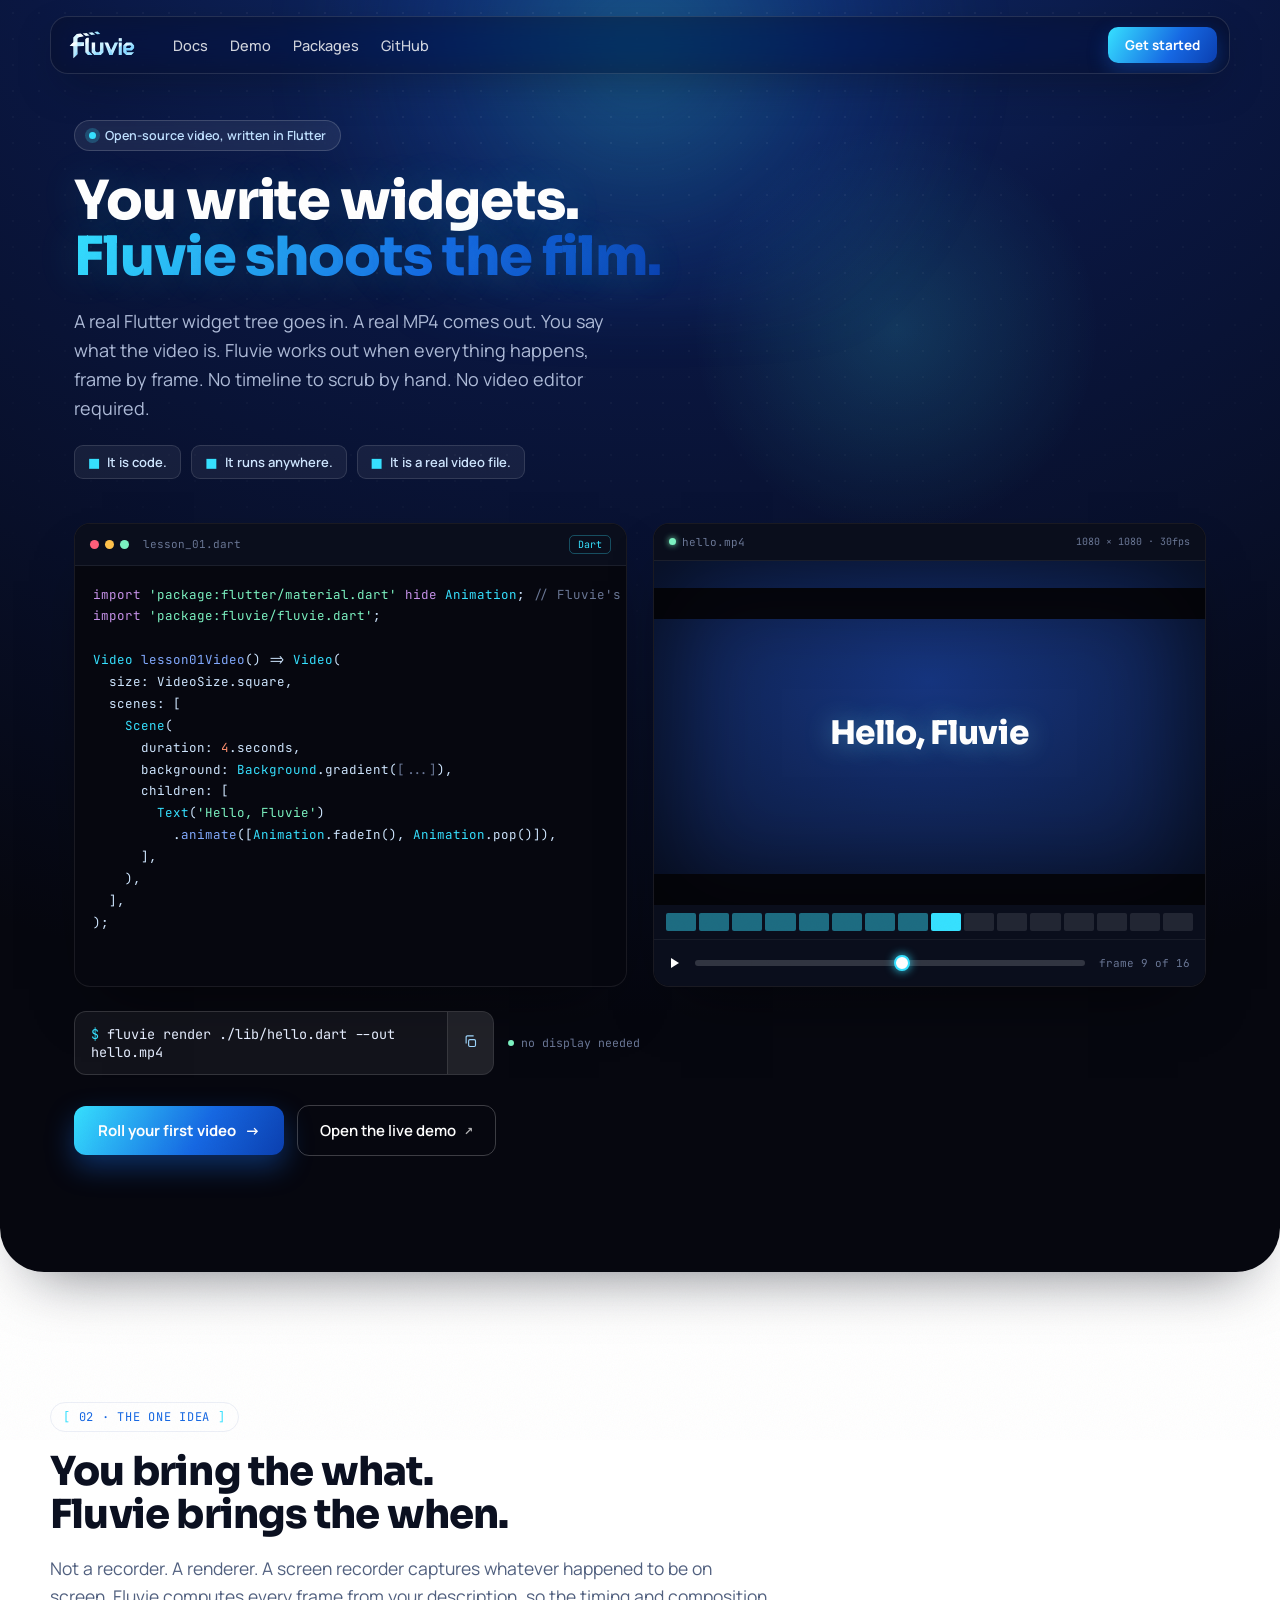
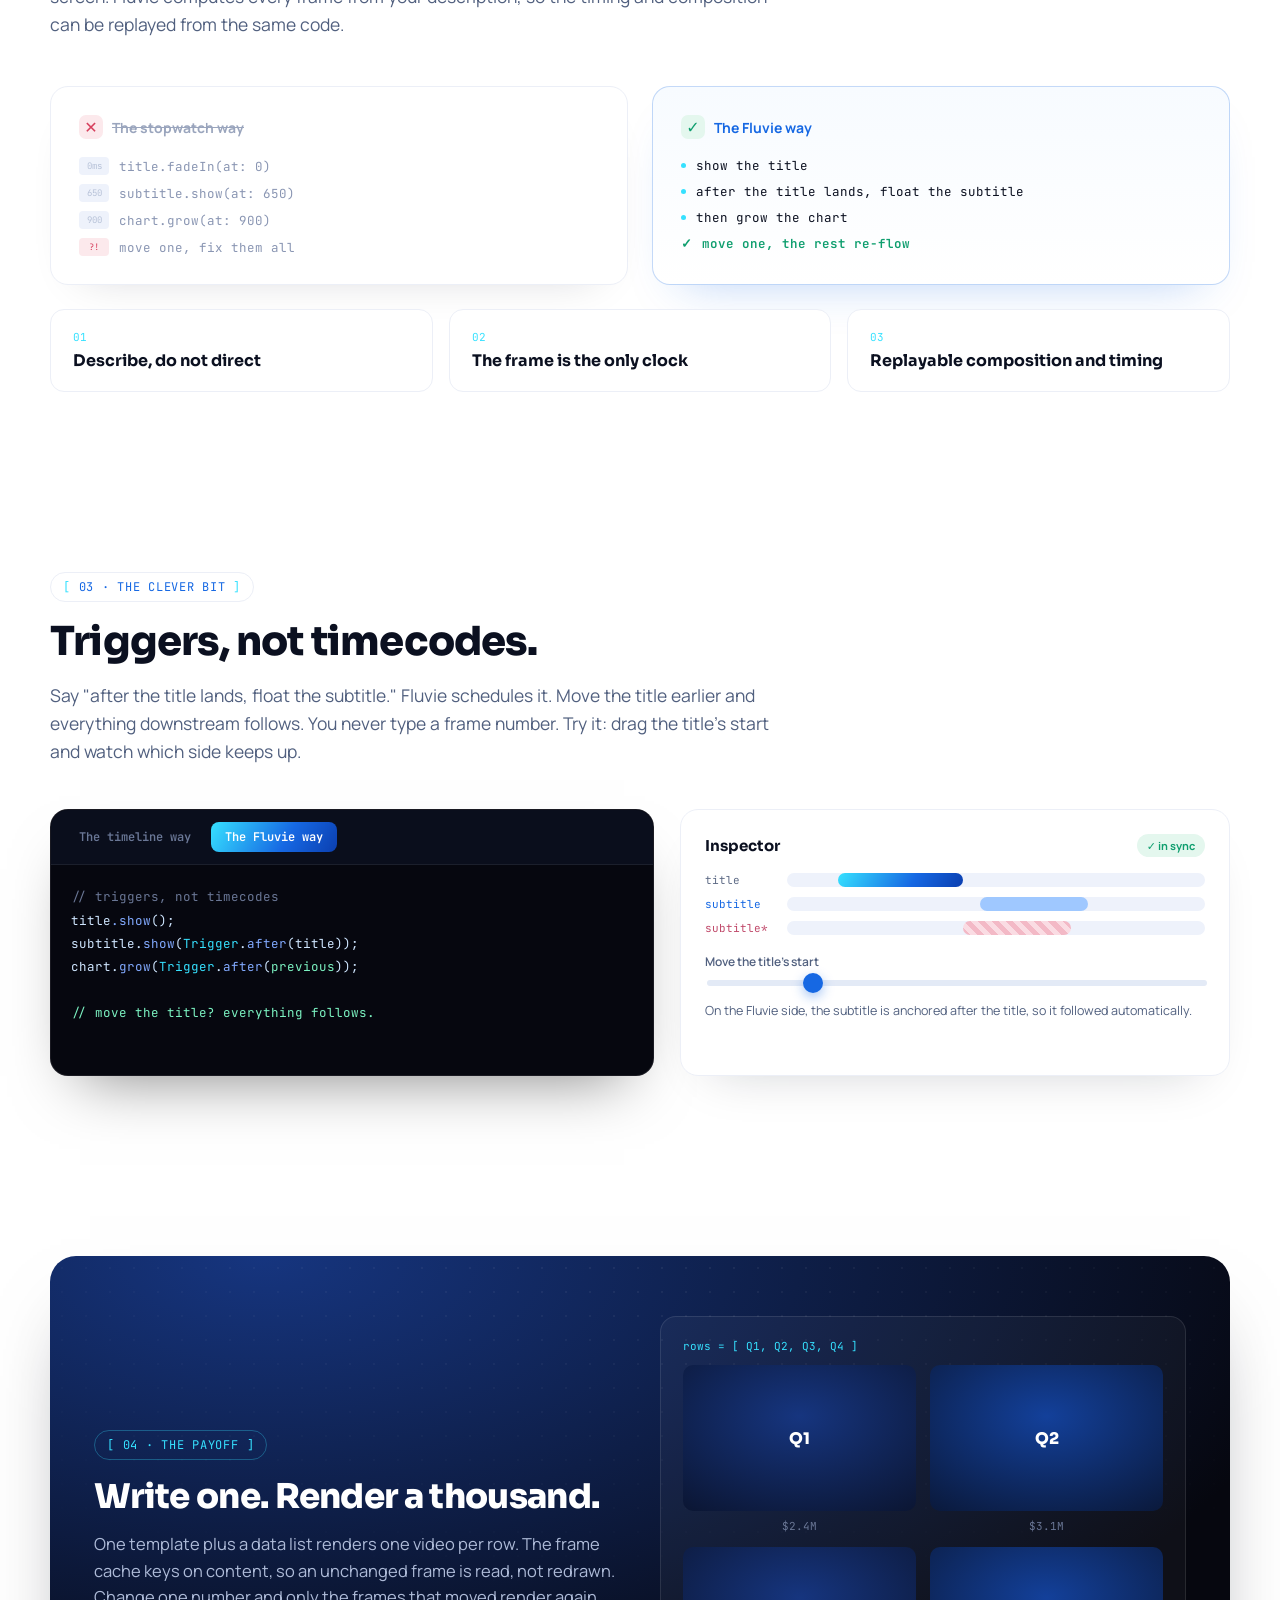
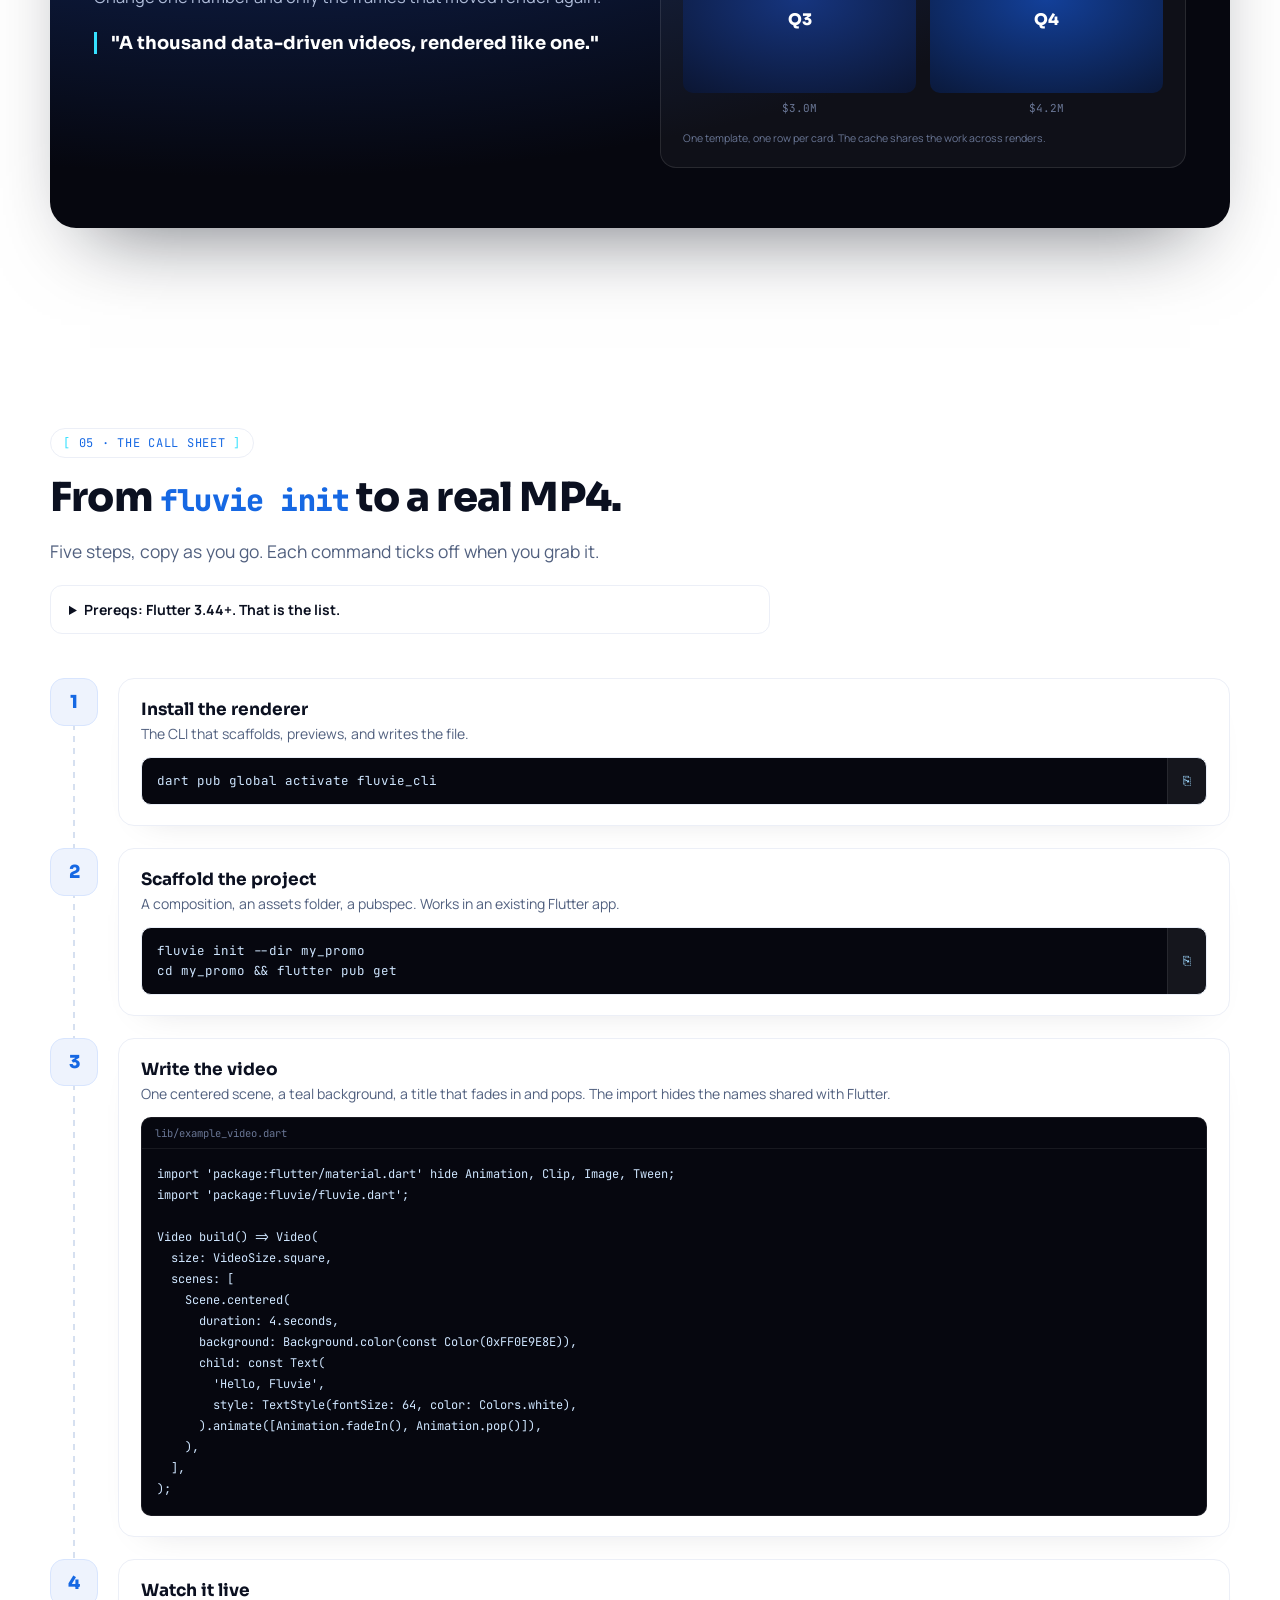
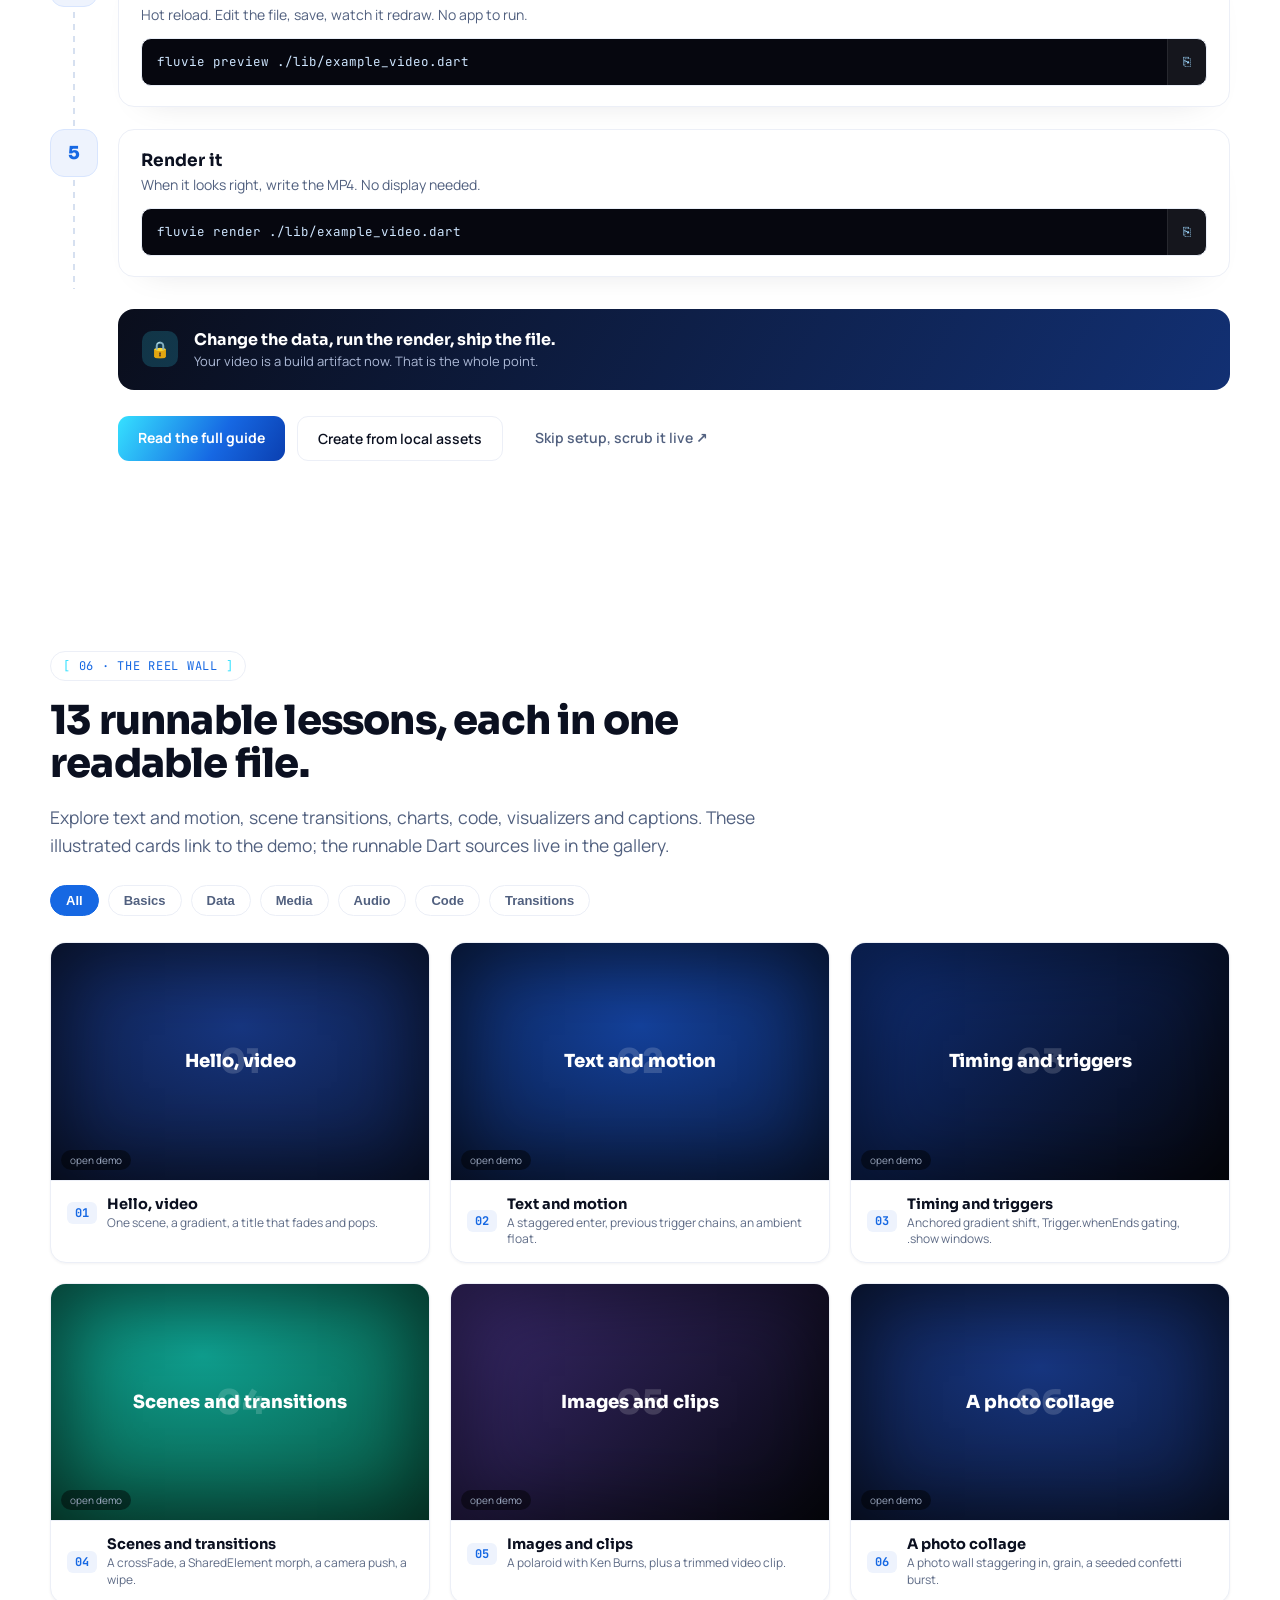
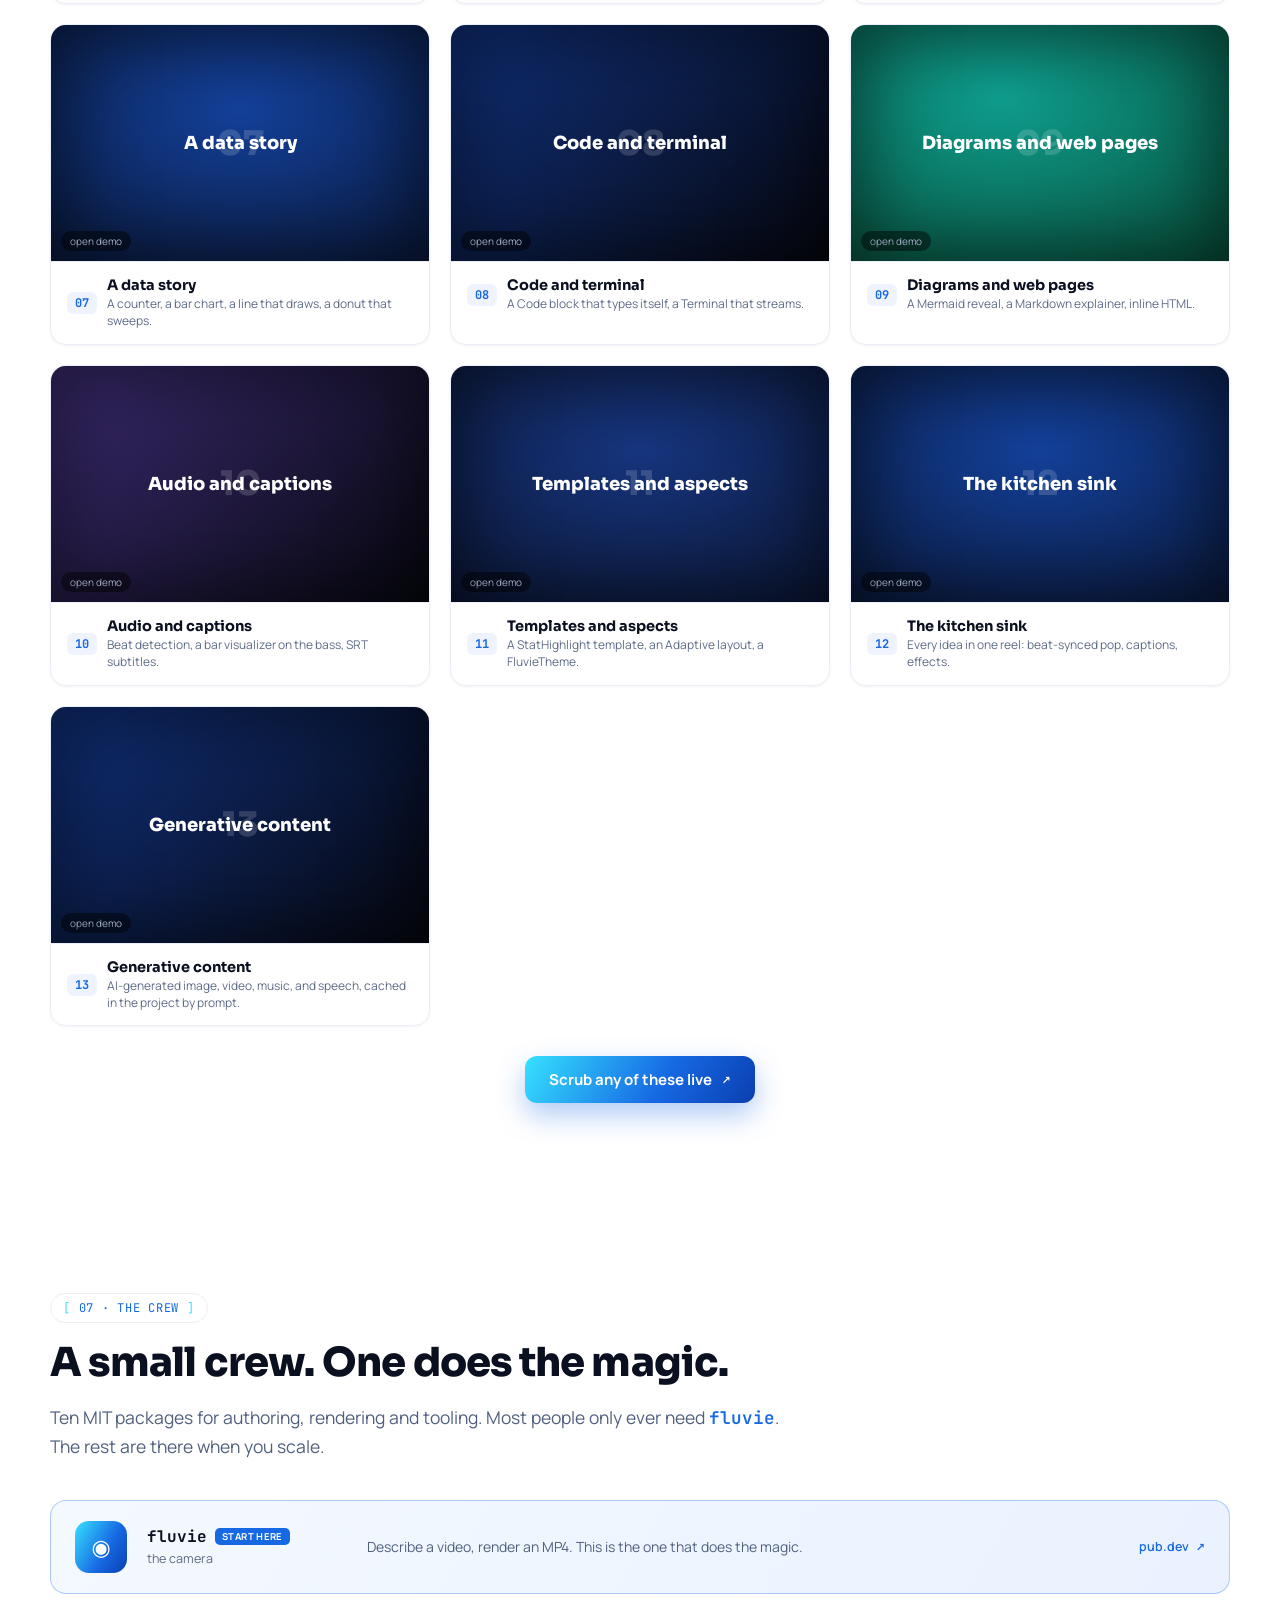
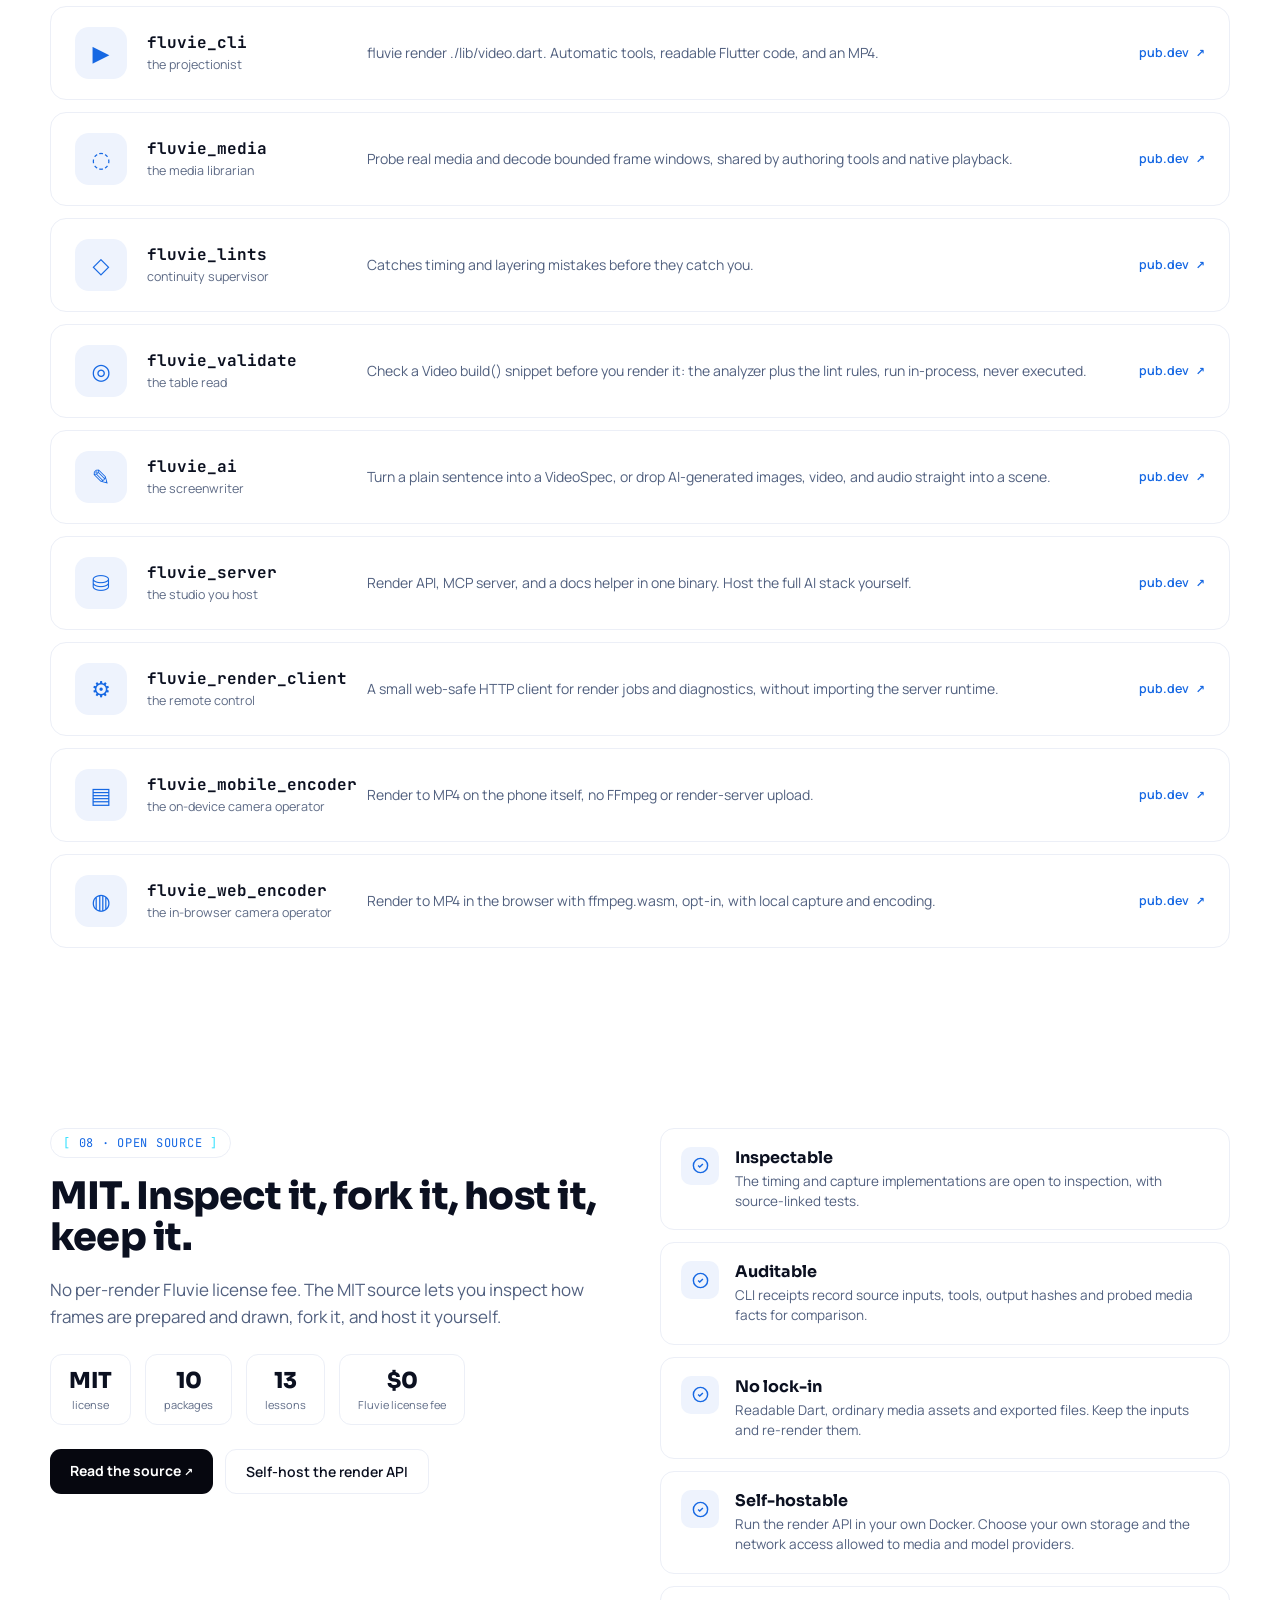
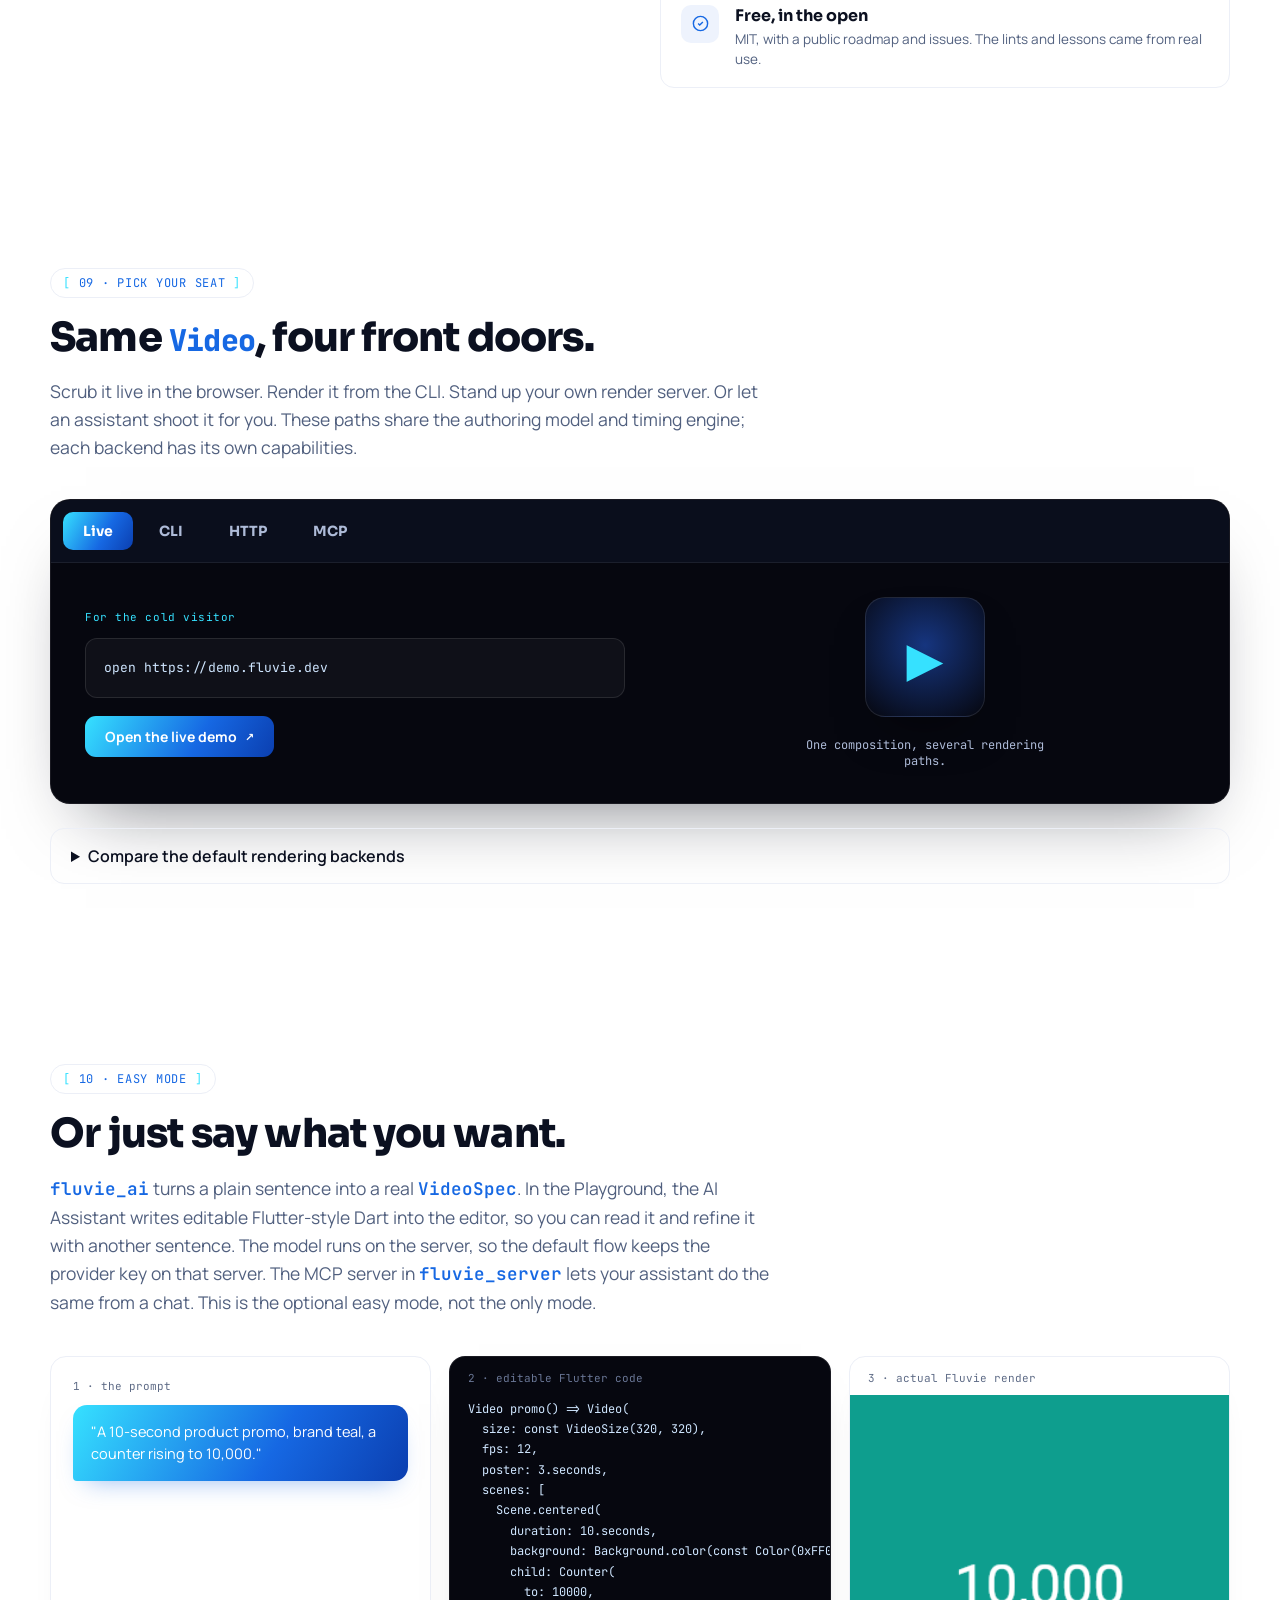
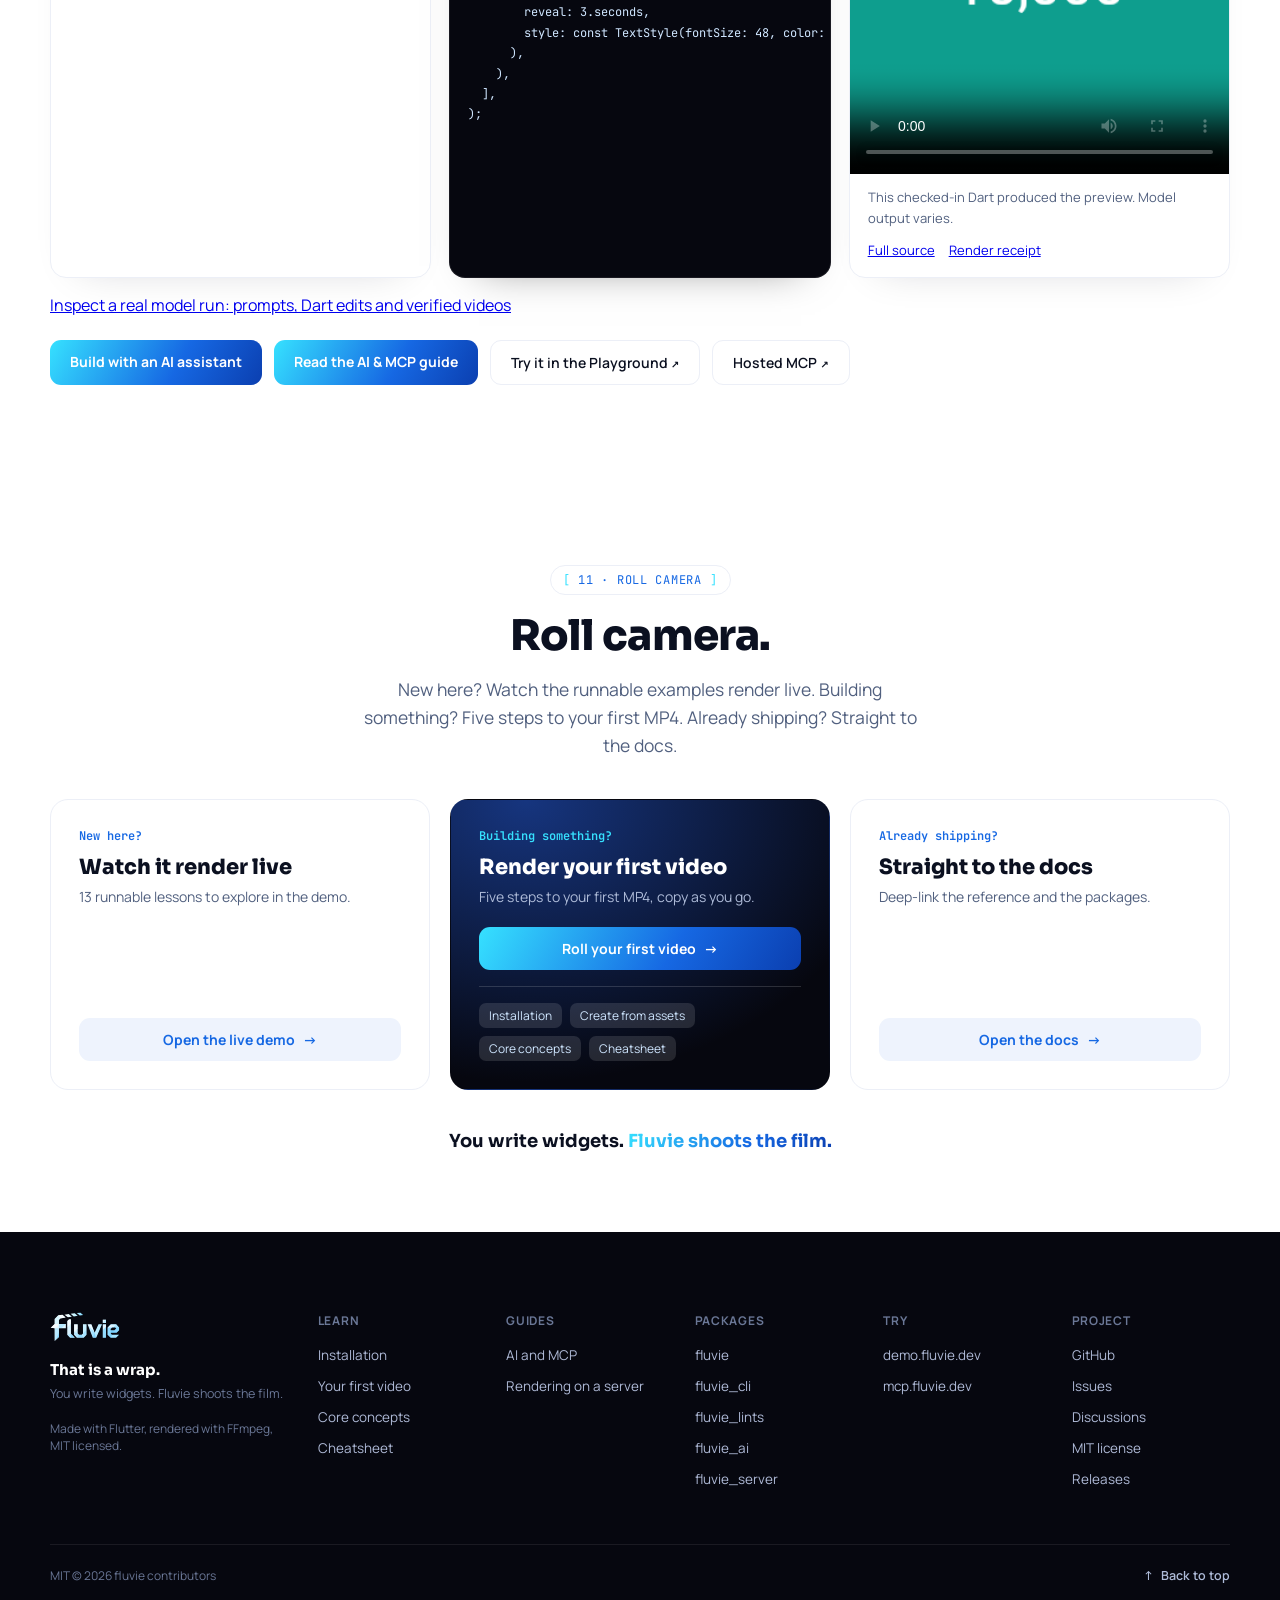
==== commit 095dd773: "deploy fluvie.dev from ceb36af" ====
--- a/index.html
+++ b/index.html
@@ -47,4 +47,4 @@
     ),
   ],
 );
-</pre> </div> <!-- film --> <div style="border-radius:16px; overflow:hidden; border:1px solid var(--line); background:#fff; box-shadow:0 18px 40px -30px rgba(11,16,32,0.2);"> <div style="padding:14px 18px 10px; font-family:'JetBrains Mono'; font-size:11px; color:var(--muted);">3 &middot; actual Fluvie render</div> <video controls playsinline preload="metadata" poster="/media/promo.poster.png" aria-label="Ten-second Fluvie render of a counter rising to ten thousand on teal" style="display:block; width:100%; aspect-ratio:1/1; background:#0E9E8E;"> <source src="/media/promo.mp4" type="video/mp4"> <a href="/media/promo.mp4">Download the rendered video</a> </video> <p style="padding:0 18px; font-size:13px; line-height:1.6; color:var(--soft);">This checked-in Dart produced the preview. Model output varies.</p> <div style="display:flex; gap:14px; padding:0 18px 18px; font-size:13px;"> <a href="/media/promo.dart">Full source</a> <a href="/media/promo.render.json">Render receipt</a> </div> </div> </div> <p><a href="/authoring/">Inspect a real model run: prompts, Dart edits and verified videos</a></p> <div style="margin-top:24px; display:flex; flex-wrap:wrap; gap:12px;"> <a href="https://docs.fluvie.dev/guides/ai-and-mcp" style="text-decoration:none; padding:12px 20px; border-radius:11px; background:var(--grad); color:#fff; font-weight:700; font-size:14px;" style-hover="transform:translateY(-1px);">Read the AI &amp; MCP guide</a> <a href="https://demo.fluvie.dev" style="text-decoration:none; padding:12px 20px; border-radius:11px; border:1px solid var(--line); background:#fff; color:var(--ink); font-weight:600; font-size:14px;" style-hover="border-color:var(--acc); color:var(--acc);">Try it in the Playground <span aria-hidden="true" style="font-size:10px;">&#8599;</span></a> <a href="https://mcp.fluvie.dev" style="text-decoration:none; padding:12px 20px; border-radius:11px; border:1px solid var(--line); background:#fff; color:var(--ink); font-weight:600; font-size:14px;" style-hover="border-color:var(--acc); color:var(--acc);">Hosted MCP <span aria-hidden="true" style="font-size:10px;">&#8599;</span></a> </div> </div> </section> <!-- ============ 11 · FINAL ROUTER ============ --><section data-section="router" aria-labelledby="router-h" style="position:relative; padding:90px 24px 40px;"> <div style="max-width:1180px; margin:0 auto; text-align:center;"> <span style="display:inline-flex; align-items:center; gap:8px; font-family:'JetBrains Mono',monospace; font-size:12px; letter-spacing:0.06em; color:var(--acc); border:1px solid var(--line); padding:6px 12px; border-radius:30px; background:#fff;"><span aria-hidden="true" style="color:var(--acc2);">[</span> 11 &middot; ROLL CAMERA <span aria-hidden="true" style="color:var(--acc2);">]</span></span> <h2 id="router-h" style="font-family:'Sora',sans-serif; font-weight:800; font-size:42px; letter-spacing:-0.02em; line-height:1.08; margin:18px auto 0;">Roll camera.</h2> <p style="font-size:17.5px; line-height:1.6; color:var(--soft); margin:16px auto 0; max-width:560px;">New here? Watch the runnable examples render live. Building something? Five steps to your first MP4. Already shipping? Straight to the docs.</p> <div class="flv-grid-router" style="margin-top:40px; display:grid; grid-template-columns:repeat(3,1fr); gap:20px; text-align:left;"> <div style="border-radius:18px; border:1px solid var(--line); background:#fff; padding:28px; display:flex; flex-direction:column; transition:transform .25s ease, box-shadow .25s ease;" style-hover="transform:translateY(-4px); box-shadow:0 28px 56px -28px rgba(11,16,32,0.2);"> <div style="font-family:'JetBrains Mono'; font-size:12px; color:var(--acc); font-weight:600;">New here?</div> <div style="font-family:'Sora'; font-weight:800; font-size:21px; margin:10px 0 6px; color:var(--ink);">Watch it render live</div> <div style="font-size:14px; color:var(--soft); line-height:1.5; flex:1;">13 runnable lessons to explore in the demo.</div> <a href="https://demo.fluvie.dev" style="display:inline-flex; align-items:center; gap:8px; margin-top:20px; text-decoration:none; padding:12px 18px; border-radius:11px; font-weight:700; font-size:14px; background:#EEF3FD; color:var(--acc); justify-content:center;" style-hover="transform:translateY(-1px);">Open the live demo <span aria-hidden="true">&rarr;</span></a> </div> <div style="border-radius:18px; border:1px solid transparent; background:radial-gradient(130% 130% at 20% 0%,#16357f,#06070F 75%); padding:28px; display:flex; flex-direction:column; transition:transform .25s ease, box-shadow .25s ease;" style-hover="transform:translateY(-4px); box-shadow:0 28px 56px -28px rgba(22,104,227,0.5);"> <div style="font-family:'JetBrains Mono'; font-size:12px; color:var(--acc2); font-weight:600;">Building something?</div> <div style="font-family:'Sora'; font-weight:800; font-size:21px; margin:10px 0 6px; color:#fff;">Render your first video</div> <div style="font-size:14px; color:var(--dtext); line-height:1.5; flex:1;">Five steps to your first MP4, copy as you go.</div> <a href="#start" style="display:inline-flex; align-items:center; gap:8px; margin-top:20px; text-decoration:none; padding:12px 18px; border-radius:11px; font-weight:700; font-size:14px; background:var(--grad); color:#fff; justify-content:center;" style-hover="transform:translateY(-1px);">Roll your first video <span aria-hidden="true">&rarr;</span></a> <div style="margin-top:16px; padding-top:16px; border-top:1px solid rgba(255,255,255,0.15); display:flex; flex-wrap:wrap; gap:8px;"> <a href="https://docs.fluvie.dev/getting-started/installation" style="text-decoration:none; font-size:12px; color:#CFE6FF; padding:4px 10px; border-radius:7px; background:rgba(255,255,255,0.12);" style-hover="background:rgba(255,255,255,0.22);">Installation</a> <a href="https://docs.fluvie.dev/getting-started/authoring-with-assets" style="text-decoration:none; font-size:12px; color:#CFE6FF; padding:4px 10px; border-radius:7px; background:rgba(255,255,255,0.12);" style-hover="background:rgba(255,255,255,0.22);">Create from assets</a> <a href="https://docs.fluvie.dev/getting-started/core-concepts" style="text-decoration:none; font-size:12px; color:#CFE6FF; padding:4px 10px; border-radius:7px; background:rgba(255,255,255,0.12);" style-hover="background:rgba(255,255,255,0.22);">Core concepts</a> <a href="https://docs.fluvie.dev/reference/cheatsheet" style="text-decoration:none; font-size:12px; color:#CFE6FF; padding:4px 10px; border-radius:7px; background:rgba(255,255,255,0.12);" style-hover="background:rgba(255,255,255,0.22);">Cheatsheet</a> </div> </div> <div style="border-radius:18px; border:1px solid var(--line); background:#fff; padding:28px; display:flex; flex-direction:column; transition:transform .25s ease, box-shadow .25s ease;" style-hover="transform:translateY(-4px); box-shadow:0 28px 56px -28px rgba(11,16,32,0.2);"> <div style="font-family:'JetBrains Mono'; font-size:12px; color:var(--acc); font-weight:600;">Already shipping?</div> <div style="font-family:'Sora'; font-weight:800; font-size:21px; margin:10px 0 6px; color:var(--ink);">Straight to the docs</div> <div style="font-size:14px; color:var(--soft); line-height:1.5; flex:1;">Deep-link the reference and the packages.</div> <a href="https://docs.fluvie.dev" style="display:inline-flex; align-items:center; gap:8px; margin-top:20px; text-decoration:none; padding:12px 18px; border-radius:11px; font-weight:700; font-size:14px; background:#EEF3FD; color:var(--acc); justify-content:center;" style-hover="transform:translateY(-1px);">Open the docs <span aria-hidden="true">&rarr;</span></a> </div> </div> <p style="font-family:'Sora'; font-weight:700; font-size:18px; color:var(--ink); margin:40px auto 0;">You write widgets. <span style="background:var(--grad); -webkit-background-clip:text; background-clip:text; color:transparent;">Fluvie shoots the film.</span></p> </div> </section> </main> <!-- ============ 12 · FOOTER ============ --><footer style="position:relative; z-index:1; background:#06070F; padding:80px 24px 44px; margin-top:40px; color:#fff;"> <div style="max-width:1180px; margin:0 auto;"> <div class="flv-foot" style="display:grid; grid-template-columns:1.5fr repeat(5, 1fr); gap:30px;"> <div> <div style="display:flex; align-items:center;"> <img src="fluvie_logo_inverted.svg" alt="Fluvie" style="height:30px; width:auto; display:block;"> </div> <p style="font-family:'Sora'; font-weight:700; font-size:15px; margin:18px 0 0; color:#fff;">That is a wrap.</p> <p style="font-size:12.5px; color:var(--dmut); margin:6px 0 0;">You write widgets. Fluvie shoots the film.</p> <p style="font-size:12px; color:var(--dmut); margin:18px 0 0;">Made with Flutter, rendered with FFmpeg, MIT licensed.</p> </div> <nav aria-label="Learn"> <div style="font-size:12px; color:var(--dmut); letter-spacing:0.06em; font-weight:700; margin-bottom:14px; text-transform:uppercase;">Learn</div> <a href="https://docs.fluvie.dev/getting-started/installation" style="display:inline-block; text-decoration:none; color:#AEB9D6; font-size:13.5px; margin-bottom:10px; transition:color .2s ease;" style-hover="color:#fff; text-decoration:underline; text-underline-offset:3px;">Installation</a><br> <a href="https://docs.fluvie.dev/getting-started/your-first-video" style="display:inline-block; text-decoration:none; color:#AEB9D6; font-size:13.5px; margin-bottom:10px; transition:color .2s ease;" style-hover="color:#fff; text-decoration:underline; text-underline-offset:3px;">Your first video</a><br> <a href="https://docs.fluvie.dev/getting-started/core-concepts" style="display:inline-block; text-decoration:none; color:#AEB9D6; font-size:13.5px; margin-bottom:10px; transition:color .2s ease;" style-hover="color:#fff; text-decoration:underline; text-underline-offset:3px;">Core concepts</a><br> <a href="https://docs.fluvie.dev/reference/cheatsheet" style="display:inline-block; text-decoration:none; color:#AEB9D6; font-size:13.5px; margin-bottom:10px; transition:color .2s ease;" style-hover="color:#fff; text-decoration:underline; text-underline-offset:3px;">Cheatsheet</a><br> </nav> <nav aria-label="Guides"> <div style="font-size:12px; color:var(--dmut); letter-spacing:0.06em; font-weight:700; margin-bottom:14px; text-transform:uppercase;">Guides</div> <a href="https://docs.fluvie.dev/guides/ai-and-mcp" style="display:inline-block; text-decoration:none; color:#AEB9D6; font-size:13.5px; margin-bottom:10px; transition:color .2s ease;" style-hover="color:#fff; text-decoration:underline; text-underline-offset:3px;">AI and MCP</a><br> <a href="https://docs.fluvie.dev/guides/rendering-on-a-server" style="display:inline-block; text-decoration:none; color:#AEB9D6; font-size:13.5px; margin-bottom:10px; transition:color .2s ease;" style-hover="color:#fff; text-decoration:underline; text-underline-offset:3px;">Rendering on a server</a><br> </nav> <nav aria-label="Packages"> <div style="font-size:12px; color:var(--dmut); letter-spacing:0.06em; font-weight:700; margin-bottom:14px; text-transform:uppercase;">Packages</div> <a href="https://pub.dev/packages/fluvie" style="display:inline-block; text-decoration:none; color:#AEB9D6; font-size:13.5px; margin-bottom:10px; transition:color .2s ease;" style-hover="color:#fff; text-decoration:underline; text-underline-offset:3px;">fluvie</a><br> <a href="https://pub.dev/packages/fluvie_cli" style="display:inline-block; text-decoration:none; color:#AEB9D6; font-size:13.5px; margin-bottom:10px; transition:color .2s ease;" style-hover="color:#fff; text-decoration:underline; text-underline-offset:3px;">fluvie_cli</a><br> <a href="https://pub.dev/packages/fluvie_lints" style="display:inline-block; text-decoration:none; color:#AEB9D6; font-size:13.5px; margin-bottom:10px; transition:color .2s ease;" style-hover="color:#fff; text-decoration:underline; text-underline-offset:3px;">fluvie_lints</a><br> <a href="https://pub.dev/packages/fluvie_ai" style="display:inline-block; text-decoration:none; color:#AEB9D6; font-size:13.5px; margin-bottom:10px; transition:color .2s ease;" style-hover="color:#fff; text-decoration:underline; text-underline-offset:3px;">fluvie_ai</a><br> <a href="https://pub.dev/packages/fluvie_server" style="display:inline-block; text-decoration:none; color:#AEB9D6; font-size:13.5px; margin-bottom:10px; transition:color .2s ease;" style-hover="color:#fff; text-decoration:underline; text-underline-offset:3px;">fluvie_server</a><br> </nav> <nav aria-label="Try"> <div style="font-size:12px; color:var(--dmut); letter-spacing:0.06em; font-weight:700; margin-bottom:14px; text-transform:uppercase;">Try</div> <a href="https://demo.fluvie.dev" style="display:inline-block; text-decoration:none; color:#AEB9D6; font-size:13.5px; margin-bottom:10px; transition:color .2s ease;" style-hover="color:#fff; text-decoration:underline; text-underline-offset:3px;">demo.fluvie.dev</a><br> <a href="https://mcp.fluvie.dev" style="display:inline-block; text-decoration:none; color:#AEB9D6; font-size:13.5px; margin-bottom:10px; transition:color .2s ease;" style-hover="color:#fff; text-decoration:underline; text-underline-offset:3px;">mcp.fluvie.dev</a><br> </nav> <nav aria-label="Project"> <div style="font-size:12px; color:var(--dmut); letter-spacing:0.06em; font-weight:700; margin-bottom:14px; text-transform:uppercase;">Project</div> <a href="https://github.com/SimonErich/fluvie" style="display:inline-block; text-decoration:none; color:#AEB9D6; font-size:13.5px; margin-bottom:10px; transition:color .2s ease;" style-hover="color:#fff; text-decoration:underline; text-underline-offset:3px;">GitHub</a><br> <a href="https://github.com/SimonErich/fluvie/issues" style="display:inline-block; text-decoration:none; color:#AEB9D6; font-size:13.5px; margin-bottom:10px; transition:color .2s ease;" style-hover="color:#fff; text-decoration:underline; text-underline-offset:3px;">Issues</a><br> <a href="https://github.com/SimonErich/fluvie/discussions" style="display:inline-block; text-decoration:none; color:#AEB9D6; font-size:13.5px; margin-bottom:10px; transition:color .2s ease;" style-hover="color:#fff; text-decoration:underline; text-underline-offset:3px;">Discussions</a><br> <a href="https://github.com/SimonErich/fluvie/blob/main/LICENSE" style="display:inline-block; text-decoration:none; color:#AEB9D6; font-size:13.5px; margin-bottom:10px; transition:color .2s ease;" style-hover="color:#fff; text-decoration:underline; text-underline-offset:3px;">MIT license</a><br> <a href="https://github.com/SimonErich/fluvie/releases" style="display:inline-block; text-decoration:none; color:#AEB9D6; font-size:13.5px; margin-bottom:10px; transition:color .2s ease;" style-hover="color:#fff; text-decoration:underline; text-underline-offset:3px;">Releases</a><br> </nav> </div> <div style="margin-top:46px; padding-top:22px; border-top:1px solid rgba(255,255,255,0.08); display:flex; align-items:center; justify-content:space-between; flex-wrap:wrap; gap:14px;"> <span style="font-size:12px; color:var(--dmut);">MIT &copy; 2026 fluvie contributors</span> <a href="#main" style="display:inline-flex; align-items:center; gap:8px; text-decoration:none; color:var(--dtext); font-size:12.5px; font-weight:600;" style-hover="color:#fff;"><span aria-hidden="true">&uarr;</span> Back to top</a> </div> </div> </footer>  </div><script type="module" src="/_astro/Base.astro_astro_type_script_index_0_lang.CoAgVXC6.js"></script></body> </html>+</pre> </div> <!-- film --> <div style="border-radius:16px; overflow:hidden; border:1px solid var(--line); background:#fff; box-shadow:0 18px 40px -30px rgba(11,16,32,0.2);"> <div style="padding:14px 18px 10px; font-family:'JetBrains Mono'; font-size:11px; color:var(--muted);">3 &middot; actual Fluvie render</div> <video controls playsinline preload="metadata" poster="/media/promo.poster.png" aria-label="Ten-second Fluvie render of a counter rising to ten thousand on teal" style="display:block; width:100%; aspect-ratio:1/1; background:#0E9E8E;"> <source src="/media/promo.mp4" type="video/mp4"> <a href="/media/promo.mp4">Download the rendered video</a> </video> <p style="padding:0 18px; font-size:13px; line-height:1.6; color:var(--soft);">This checked-in Dart produced the preview. Model output varies.</p> <div style="display:flex; gap:14px; padding:0 18px 18px; font-size:13px;"> <a href="/media/promo.dart">Full source</a> <a href="/media/promo.render.json">Render receipt</a> </div> </div> </div> <p><a href="/authoring/">Inspect a real model run: prompts, Dart edits and verified videos</a></p> <div style="margin-top:24px; display:flex; flex-wrap:wrap; gap:12px;"> <a href="https://fluvie.dev/for-ai" style="text-decoration:none; padding:12px 20px; border-radius:11px; background:var(--grad); color:#fff; font-weight:700; font-size:14px;" style-hover="transform:translateY(-1px);">Build with an AI assistant</a> <a href="https://docs.fluvie.dev/guides/ai-and-mcp" style="text-decoration:none; padding:12px 20px; border-radius:11px; background:var(--grad); color:#fff; font-weight:700; font-size:14px;" style-hover="transform:translateY(-1px);">Read the AI &amp; MCP guide</a> <a href="https://demo.fluvie.dev" style="text-decoration:none; padding:12px 20px; border-radius:11px; border:1px solid var(--line); background:#fff; color:var(--ink); font-weight:600; font-size:14px;" style-hover="border-color:var(--acc); color:var(--acc);">Try it in the Playground <span aria-hidden="true" style="font-size:10px;">&#8599;</span></a> <a href="https://mcp.fluvie.dev" style="text-decoration:none; padding:12px 20px; border-radius:11px; border:1px solid var(--line); background:#fff; color:var(--ink); font-weight:600; font-size:14px;" style-hover="border-color:var(--acc); color:var(--acc);">Hosted MCP <span aria-hidden="true" style="font-size:10px;">&#8599;</span></a> </div> </div> </section> <!-- ============ 11 · FINAL ROUTER ============ --><section data-section="router" aria-labelledby="router-h" style="position:relative; padding:90px 24px 40px;"> <div style="max-width:1180px; margin:0 auto; text-align:center;"> <span style="display:inline-flex; align-items:center; gap:8px; font-family:'JetBrains Mono',monospace; font-size:12px; letter-spacing:0.06em; color:var(--acc); border:1px solid var(--line); padding:6px 12px; border-radius:30px; background:#fff;"><span aria-hidden="true" style="color:var(--acc2);">[</span> 11 &middot; ROLL CAMERA <span aria-hidden="true" style="color:var(--acc2);">]</span></span> <h2 id="router-h" style="font-family:'Sora',sans-serif; font-weight:800; font-size:42px; letter-spacing:-0.02em; line-height:1.08; margin:18px auto 0;">Roll camera.</h2> <p style="font-size:17.5px; line-height:1.6; color:var(--soft); margin:16px auto 0; max-width:560px;">New here? Watch the runnable examples render live. Building something? Five steps to your first MP4. Already shipping? Straight to the docs.</p> <div class="flv-grid-router" style="margin-top:40px; display:grid; grid-template-columns:repeat(3,1fr); gap:20px; text-align:left;"> <div style="border-radius:18px; border:1px solid var(--line); background:#fff; padding:28px; display:flex; flex-direction:column; transition:transform .25s ease, box-shadow .25s ease;" style-hover="transform:translateY(-4px); box-shadow:0 28px 56px -28px rgba(11,16,32,0.2);"> <div style="font-family:'JetBrains Mono'; font-size:12px; color:var(--acc); font-weight:600;">New here?</div> <div style="font-family:'Sora'; font-weight:800; font-size:21px; margin:10px 0 6px; color:var(--ink);">Watch it render live</div> <div style="font-size:14px; color:var(--soft); line-height:1.5; flex:1;">13 runnable lessons to explore in the demo.</div> <a href="https://demo.fluvie.dev" style="display:inline-flex; align-items:center; gap:8px; margin-top:20px; text-decoration:none; padding:12px 18px; border-radius:11px; font-weight:700; font-size:14px; background:#EEF3FD; color:var(--acc); justify-content:center;" style-hover="transform:translateY(-1px);">Open the live demo <span aria-hidden="true">&rarr;</span></a> </div> <div style="border-radius:18px; border:1px solid transparent; background:radial-gradient(130% 130% at 20% 0%,#16357f,#06070F 75%); padding:28px; display:flex; flex-direction:column; transition:transform .25s ease, box-shadow .25s ease;" style-hover="transform:translateY(-4px); box-shadow:0 28px 56px -28px rgba(22,104,227,0.5);"> <div style="font-family:'JetBrains Mono'; font-size:12px; color:var(--acc2); font-weight:600;">Building something?</div> <div style="font-family:'Sora'; font-weight:800; font-size:21px; margin:10px 0 6px; color:#fff;">Render your first video</div> <div style="font-size:14px; color:var(--dtext); line-height:1.5; flex:1;">Five steps to your first MP4, copy as you go.</div> <a href="#start" style="display:inline-flex; align-items:center; gap:8px; margin-top:20px; text-decoration:none; padding:12px 18px; border-radius:11px; font-weight:700; font-size:14px; background:var(--grad); color:#fff; justify-content:center;" style-hover="transform:translateY(-1px);">Roll your first video <span aria-hidden="true">&rarr;</span></a> <div style="margin-top:16px; padding-top:16px; border-top:1px solid rgba(255,255,255,0.15); display:flex; flex-wrap:wrap; gap:8px;"> <a href="https://docs.fluvie.dev/getting-started/installation" style="text-decoration:none; font-size:12px; color:#CFE6FF; padding:4px 10px; border-radius:7px; background:rgba(255,255,255,0.12);" style-hover="background:rgba(255,255,255,0.22);">Installation</a> <a href="https://docs.fluvie.dev/getting-started/authoring-with-assets" style="text-decoration:none; font-size:12px; color:#CFE6FF; padding:4px 10px; border-radius:7px; background:rgba(255,255,255,0.12);" style-hover="background:rgba(255,255,255,0.22);">Create from assets</a> <a href="https://docs.fluvie.dev/getting-started/core-concepts" style="text-decoration:none; font-size:12px; color:#CFE6FF; padding:4px 10px; border-radius:7px; background:rgba(255,255,255,0.12);" style-hover="background:rgba(255,255,255,0.22);">Core concepts</a> <a href="https://docs.fluvie.dev/reference/cheatsheet" style="text-decoration:none; font-size:12px; color:#CFE6FF; padding:4px 10px; border-radius:7px; background:rgba(255,255,255,0.12);" style-hover="background:rgba(255,255,255,0.22);">Cheatsheet</a> </div> </div> <div style="border-radius:18px; border:1px solid var(--line); background:#fff; padding:28px; display:flex; flex-direction:column; transition:transform .25s ease, box-shadow .25s ease;" style-hover="transform:translateY(-4px); box-shadow:0 28px 56px -28px rgba(11,16,32,0.2);"> <div style="font-family:'JetBrains Mono'; font-size:12px; color:var(--acc); font-weight:600;">Already shipping?</div> <div style="font-family:'Sora'; font-weight:800; font-size:21px; margin:10px 0 6px; color:var(--ink);">Straight to the docs</div> <div style="font-size:14px; color:var(--soft); line-height:1.5; flex:1;">Deep-link the reference and the packages.</div> <a href="https://docs.fluvie.dev" style="display:inline-flex; align-items:center; gap:8px; margin-top:20px; text-decoration:none; padding:12px 18px; border-radius:11px; font-weight:700; font-size:14px; background:#EEF3FD; color:var(--acc); justify-content:center;" style-hover="transform:translateY(-1px);">Open the docs <span aria-hidden="true">&rarr;</span></a> </div> </div> <p style="font-family:'Sora'; font-weight:700; font-size:18px; color:var(--ink); margin:40px auto 0;">You write widgets. <span style="background:var(--grad); -webkit-background-clip:text; background-clip:text; color:transparent;">Fluvie shoots the film.</span></p> </div> </section> </main> <!-- ============ 12 · FOOTER ============ --><footer style="position:relative; z-index:1; background:#06070F; padding:80px 24px 44px; margin-top:40px; color:#fff;"> <div style="max-width:1180px; margin:0 auto;"> <div class="flv-foot" style="display:grid; grid-template-columns:1.5fr repeat(5, 1fr); gap:30px;"> <div> <div style="display:flex; align-items:center;"> <img src="fluvie_logo_inverted.svg" alt="Fluvie" style="height:30px; width:auto; display:block;"> </div> <p style="font-family:'Sora'; font-weight:700; font-size:15px; margin:18px 0 0; color:#fff;">That is a wrap.</p> <p style="font-size:12.5px; color:var(--dmut); margin:6px 0 0;">You write widgets. Fluvie shoots the film.</p> <p style="font-size:12px; color:var(--dmut); margin:18px 0 0;">Made with Flutter, rendered with FFmpeg, MIT licensed.</p> </div> <nav aria-label="Learn"> <div style="font-size:12px; color:var(--dmut); letter-spacing:0.06em; font-weight:700; margin-bottom:14px; text-transform:uppercase;">Learn</div> <a href="https://docs.fluvie.dev/getting-started/installation" style="display:inline-block; text-decoration:none; color:#AEB9D6; font-size:13.5px; margin-bottom:10px; transition:color .2s ease;" style-hover="color:#fff; text-decoration:underline; text-underline-offset:3px;">Installation</a><br> <a href="https://docs.fluvie.dev/getting-started/your-first-video" style="display:inline-block; text-decoration:none; color:#AEB9D6; font-size:13.5px; margin-bottom:10px; transition:color .2s ease;" style-hover="color:#fff; text-decoration:underline; text-underline-offset:3px;">Your first video</a><br> <a href="https://docs.fluvie.dev/getting-started/core-concepts" style="display:inline-block; text-decoration:none; color:#AEB9D6; font-size:13.5px; margin-bottom:10px; transition:color .2s ease;" style-hover="color:#fff; text-decoration:underline; text-underline-offset:3px;">Core concepts</a><br> <a href="https://docs.fluvie.dev/reference/cheatsheet" style="display:inline-block; text-decoration:none; color:#AEB9D6; font-size:13.5px; margin-bottom:10px; transition:color .2s ease;" style-hover="color:#fff; text-decoration:underline; text-underline-offset:3px;">Cheatsheet</a><br> </nav> <nav aria-label="Guides"> <div style="font-size:12px; color:var(--dmut); letter-spacing:0.06em; font-weight:700; margin-bottom:14px; text-transform:uppercase;">Guides</div> <a href="https://docs.fluvie.dev/guides/ai-and-mcp" style="display:inline-block; text-decoration:none; color:#AEB9D6; font-size:13.5px; margin-bottom:10px; transition:color .2s ease;" style-hover="color:#fff; text-decoration:underline; text-underline-offset:3px;">AI and MCP</a><br> <a href="https://docs.fluvie.dev/guides/rendering-on-a-server" style="display:inline-block; text-decoration:none; color:#AEB9D6; font-size:13.5px; margin-bottom:10px; transition:color .2s ease;" style-hover="color:#fff; text-decoration:underline; text-underline-offset:3px;">Rendering on a server</a><br> </nav> <nav aria-label="Packages"> <div style="font-size:12px; color:var(--dmut); letter-spacing:0.06em; font-weight:700; margin-bottom:14px; text-transform:uppercase;">Packages</div> <a href="https://pub.dev/packages/fluvie" style="display:inline-block; text-decoration:none; color:#AEB9D6; font-size:13.5px; margin-bottom:10px; transition:color .2s ease;" style-hover="color:#fff; text-decoration:underline; text-underline-offset:3px;">fluvie</a><br> <a href="https://pub.dev/packages/fluvie_cli" style="display:inline-block; text-decoration:none; color:#AEB9D6; font-size:13.5px; margin-bottom:10px; transition:color .2s ease;" style-hover="color:#fff; text-decoration:underline; text-underline-offset:3px;">fluvie_cli</a><br> <a href="https://pub.dev/packages/fluvie_lints" style="display:inline-block; text-decoration:none; color:#AEB9D6; font-size:13.5px; margin-bottom:10px; transition:color .2s ease;" style-hover="color:#fff; text-decoration:underline; text-underline-offset:3px;">fluvie_lints</a><br> <a href="https://pub.dev/packages/fluvie_ai" style="display:inline-block; text-decoration:none; color:#AEB9D6; font-size:13.5px; margin-bottom:10px; transition:color .2s ease;" style-hover="color:#fff; text-decoration:underline; text-underline-offset:3px;">fluvie_ai</a><br> <a href="https://pub.dev/packages/fluvie_server" style="display:inline-block; text-decoration:none; color:#AEB9D6; font-size:13.5px; margin-bottom:10px; transition:color .2s ease;" style-hover="color:#fff; text-decoration:underline; text-underline-offset:3px;">fluvie_server</a><br> </nav> <nav aria-label="Try"> <div style="font-size:12px; color:var(--dmut); letter-spacing:0.06em; font-weight:700; margin-bottom:14px; text-transform:uppercase;">Try</div> <a href="https://demo.fluvie.dev" style="display:inline-block; text-decoration:none; color:#AEB9D6; font-size:13.5px; margin-bottom:10px; transition:color .2s ease;" style-hover="color:#fff; text-decoration:underline; text-underline-offset:3px;">demo.fluvie.dev</a><br> <a href="https://mcp.fluvie.dev" style="display:inline-block; text-decoration:none; color:#AEB9D6; font-size:13.5px; margin-bottom:10px; transition:color .2s ease;" style-hover="color:#fff; text-decoration:underline; text-underline-offset:3px;">mcp.fluvie.dev</a><br> </nav> <nav aria-label="Project"> <div style="font-size:12px; color:var(--dmut); letter-spacing:0.06em; font-weight:700; margin-bottom:14px; text-transform:uppercase;">Project</div> <a href="https://github.com/SimonErich/fluvie" style="display:inline-block; text-decoration:none; color:#AEB9D6; font-size:13.5px; margin-bottom:10px; transition:color .2s ease;" style-hover="color:#fff; text-decoration:underline; text-underline-offset:3px;">GitHub</a><br> <a href="https://github.com/SimonErich/fluvie/issues" style="display:inline-block; text-decoration:none; color:#AEB9D6; font-size:13.5px; margin-bottom:10px; transition:color .2s ease;" style-hover="color:#fff; text-decoration:underline; text-underline-offset:3px;">Issues</a><br> <a href="https://github.com/SimonErich/fluvie/discussions" style="display:inline-block; text-decoration:none; color:#AEB9D6; font-size:13.5px; margin-bottom:10px; transition:color .2s ease;" style-hover="color:#fff; text-decoration:underline; text-underline-offset:3px;">Discussions</a><br> <a href="https://github.com/SimonErich/fluvie/blob/main/LICENSE" style="display:inline-block; text-decoration:none; color:#AEB9D6; font-size:13.5px; margin-bottom:10px; transition:color .2s ease;" style-hover="color:#fff; text-decoration:underline; text-underline-offset:3px;">MIT license</a><br> <a href="https://github.com/SimonErich/fluvie/releases" style="display:inline-block; text-decoration:none; color:#AEB9D6; font-size:13.5px; margin-bottom:10px; transition:color .2s ease;" style-hover="color:#fff; text-decoration:underline; text-underline-offset:3px;">Releases</a><br> </nav> </div> <div style="margin-top:46px; padding-top:22px; border-top:1px solid rgba(255,255,255,0.08); display:flex; align-items:center; justify-content:space-between; flex-wrap:wrap; gap:14px;"> <span style="font-size:12px; color:var(--dmut);">MIT &copy; 2026 fluvie contributors</span> <a href="#main" style="display:inline-flex; align-items:center; gap:8px; text-decoration:none; color:var(--dtext); font-size:12.5px; font-weight:600;" style-hover="color:#fff;"><span aria-hidden="true">&uarr;</span> Back to top</a> </div> </div> </footer>  </div><script type="module" src="/_astro/Base.astro_astro_type_script_index_0_lang.CoAgVXC6.js"></script></body> </html>
